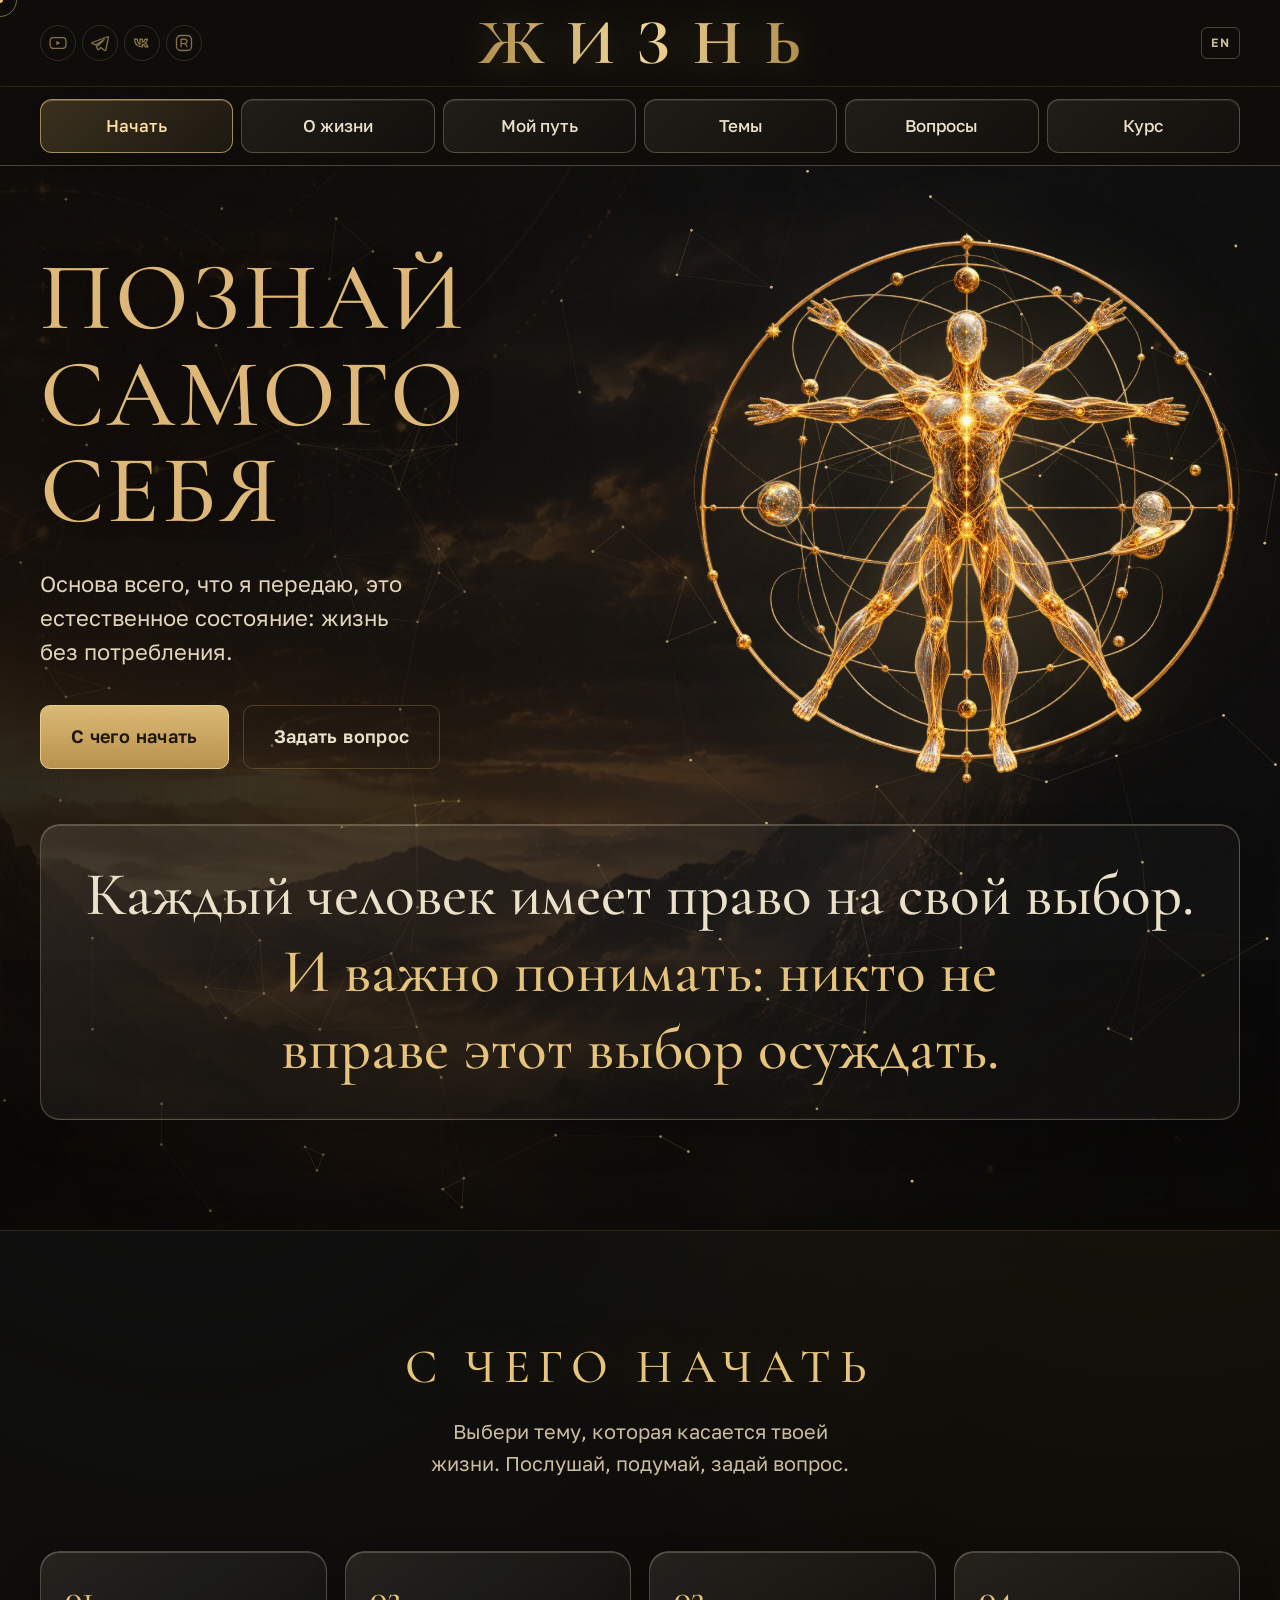
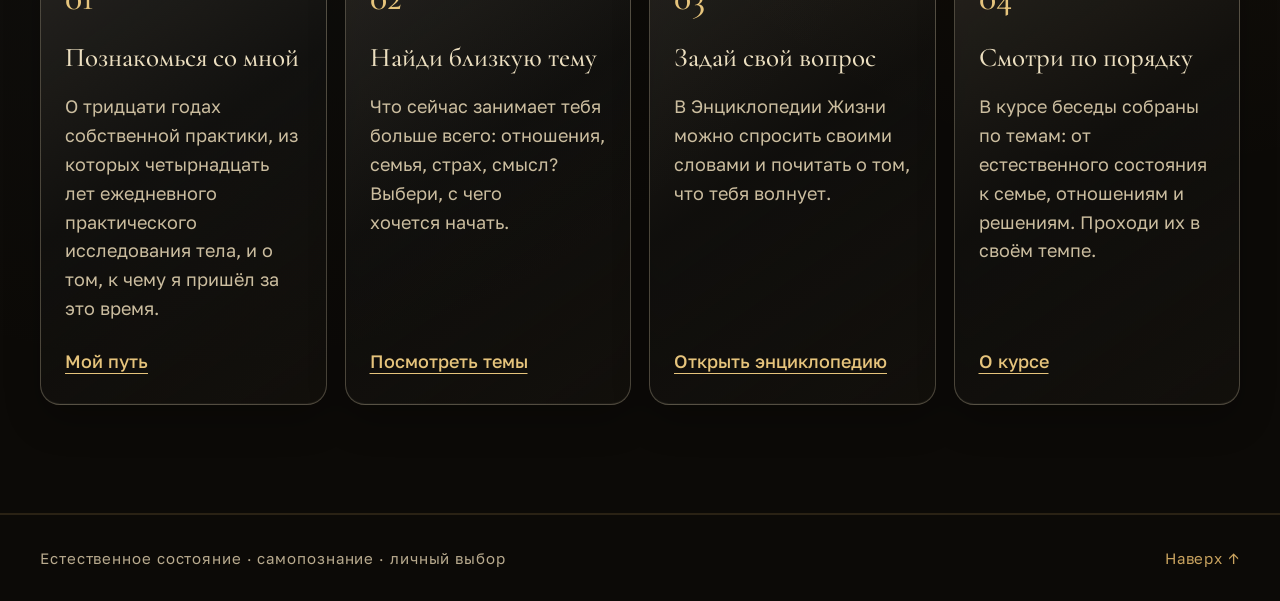
==== index.html @ 9a660488 "Design: smooth tab transitions, footer at the bottom, balanced line breaks, animated topics Co-Autho" ====
<!DOCTYPE html><html lang="ru"><head><meta charSet="utf-8"/><meta name="viewport" content="width=device-width, initial-scale=1"/><link rel="preload" as="image" imageSrcSet="/media/20260905/vitruvian-lite-420.webp 420w, /media/20260905/vitruvian-lite-960.webp 960w" imageSizes="(max-width: 780px) 80vw, 560px" fetchPriority="high"/><link rel="stylesheet" href="/_next/static/css/index.Cc6gaWjA.css" data-rsc-css-href="/_next/static/css/index.Cc6gaWjA.css" data-precedence="vite-rsc/importer-resources"/><link rel="modulepreload" fetchPriority="low" href="/_next/static/chunks/index-DpZvD2FS.js"/><script src="/_next/static/chunks/rolldown-runtime-C60lm6uB.js" type="module" async=""></script><script src="/_next/static/chunks/framework-D_rUT4EX.js" type="module" async=""></script><script src="/_next/static/chunks/app-elements-H_Dr48wG.js" type="module" async=""></script><script src="/_next/static/chunks/hash-Cp347hhd.js" type="module" async=""></script><script src="/_next/static/chunks/record-uXSNv6cl.js" type="module" async=""></script><script src="/_next/static/chunks/app-rsc-cache-busting-CJDRM4Ge.js" type="module" async=""></script><script src="/_next/static/chunks/app-rsc-render-mode-CvTCGruk.js" type="module" async=""></script><script src="/_next/static/chunks/headers-C_MtfdF4.js" type="module" async=""></script><script src="/_next/static/chunks/protocol-headers-B9-bVeat.js" type="module" async=""></script><script src="/_next/static/chunks/deployment-id-DFhHa9wO.js" type="module" async=""></script><script src="/_next/static/chunks/navigation-errors-D5LMQqDL.js" type="module" async=""></script><link rel="modulepreload" href="/_next/static/chunks/layout-segment-context-Bfoq4IP4.js" crossorigin=""/><link rel="modulepreload" href="/_next/static/chunks/site-l4Y0k7ZB.js" crossorigin=""/><title>Познай самого себя · Естественное состояние</title><meta name="description" content="Вячеслав Тимошенко: тридцать лет практики естественного состояния. Тело, привычки, семья и собственный выбор. Энциклопедия Жизни и курс."/><meta name="robots" content="index, follow"/><meta property="og:title" content="Познай самого себя · Естественное состояние"/><meta property="og:description" content="Вячеслав Тимошенко: тридцать лет практики естественного состояния. Тело, привычки, семья и собственный выбор. Энциклопедия Жизни и курс."/><meta property="og:url" content="https://vyhod-iz-matricy.pages.dev"/><meta property="og:site_name" content="Познай самого себя"/><meta property="og:type" content="website"/><meta property="og:locale" content="ru_RU"/><meta property="og:image" content="https://vyhod-iz-matricy.pages.dev/og-1200x630.jpg"/><meta property="og:image:width" content="1200"/><meta property="og:image:height" content="630"/><meta property="og:image:alt" content="Вячеслав Тимошенко"/><meta name="twitter:card" content="summary_large_image"/><meta name="twitter:title" content="Познай самого себя · Естественное состояние"/><meta name="twitter:description" content="Вячеслав Тимошенко: тридцать лет практики естественного состояния. Тело, привычки, семья и собственный выбор. Энциклопедия Жизни и курс."/><meta name="twitter:image" content="https://vyhod-iz-matricy.pages.dev/og-1200x630.jpg"/><link rel="icon" href="/favicon.svg" type="image/svg+xml"/><link rel="apple-touch-icon" href="/apple-touch-icon.png" type="image/png" sizes="180x180"/><link rel="canonical" href="https://vyhod-iz-matricy.pages.dev"/><link rel="alternate" hrefLang="ru" href="https://vyhod-iz-matricy.pages.dev"/><link rel="alternate" hrefLang="en" href="https://vyhod-iz-matricy.pages.dev/en/"/><meta name="theme-color" content="#0c0a07"/><script>Object.assign(((self[Symbol.for("vinext.navigationRuntime")]??={bootstrap:{routeManifest:null},functions:{}}).bootstrap.rsc??={rsc:[]}),{params:{},nav:{"pathname":"/","searchParams":[]}})</script><link rel="modulepreload" href="/_next/static/chunks/index-DpZvD2FS.js" />
</head><body><main lang="ru"><div class="progress" aria-hidden="true"></div><div class="spotlight" aria-hidden="true"></div><div class="cursor-dot" aria-hidden="true"></div><div class="cursor-ring" aria-hidden="true"></div><script type="application/ld+json">{"@context":"https://schema.org","@type":"WebSite","name":"Вячеслав Тимошенко","url":"https://vyhod-iz-matricy.pages.dev/","inLanguage":"ru","author":{"@type":"Person","name":"Вячеслав Тимошенко"},"description":"Вячеслав Тимошенко: тридцать лет практики естественного состояния. Тело, привычки, семья и собственный выбор."}</script><nav class="nav-glass" aria-label="Навигация"><div class="nav shell"><ul class="social" aria-label="Мы в соцсетях"><li><span class="social-soon" aria-label="YouTube, скоро" title="YouTube · скоро"><svg viewBox="0 0 24 24" width="20" height="20" fill="none" stroke="currentColor" stroke-width="1.6" stroke-linecap="round" stroke-linejoin="round" aria-hidden="true"><rect x="2.5" y="5.5" width="19" height="13" rx="4"></rect><path d="M10 9.2v5.6l4.8-2.8z" fill="currentColor" stroke="none"></path></svg></span></li><li><span class="social-soon" aria-label="Telegram, скоро" title="Telegram · скоро"><svg viewBox="0 0 24 24" width="20" height="20" fill="none" stroke="currentColor" stroke-width="1.6" stroke-linecap="round" stroke-linejoin="round" aria-hidden="true"><path d="M21 4.5 2.8 11.4c-.9.4-.9 1.1 0 1.4l4.5 1.4 1.7 5.3c.2.6.9.8 1.4.3l2.5-2.3 4.7 3.5c.6.4 1.2.2 1.4-.6L22 5.6c.2-1-.3-1.4-1-1.1zM7.6 14l9.6-6.1-7.6 7.3"></path></svg></span></li><li><span class="social-soon" aria-label="ВКонтакте, скоро" title="ВКонтакте · скоро"><svg viewBox="0 0 24 24" width="20" height="20" fill="none" stroke="currentColor" stroke-width="1.6" stroke-linecap="round" stroke-linejoin="round" aria-hidden="true"><path d="M3 7.5h3.2c.6 3.4 2 5.6 3.3 6V7.5h3v3.4c1.3-.1 2.6-1.6 3.1-3.4h3c-.4 2.2-2 3.9-3.1 4.6 1.1.5 2.9 1.9 3.6 4.4h-3.3c-.6-1.6-1.9-2.9-3.3-3v3h-.4C6.3 16.5 3.3 13.2 3 7.5z"></path></svg></span></li><li><span class="social-soon" aria-label="Rutube, скоро" title="Rutube · скоро"><svg viewBox="0 0 24 24" width="20" height="20" fill="none" stroke="currentColor" stroke-width="1.6" stroke-linecap="round" stroke-linejoin="round" aria-hidden="true"><rect x="3" y="3" width="18" height="18" rx="5"></rect><path d="M8.5 16.5v-9h4.3c1.8 0 2.8 1 2.8 2.6 0 1.4-.9 2.4-2.4 2.6l2.5 3.8M8.5 12.7h4"></path></svg></span></li></ul><a class="brand-word" href="#top">ЖИЗНЬ</a><a class="lang-switch" href="/en/" hrefLang="en" title="English version">EN</a></div></nav><nav class="section-tabs" aria-label="Разделы сайта"><div class="section-tabs-inner shell"><a href="#top" class="active" aria-current="page">Начать</a><a href="#vision" class="">О жизни</a><a href="#road" class="">Мой путь</a><a href="#program" class="">Темы</a><a href="#encyclopedia" class="">Вопросы</a><a href="#buy" class="">Курс</a></div></nav><header class="hero" id="top" data-tab="start"><div class="hero-art" data-para="0.14" aria-hidden="true"></div><div class="hero-veil" aria-hidden="true"></div><canvas class="threads" aria-hidden="true"></canvas><div class="shell hero-grid"><div class="hero-copy-side reveal"><h1><span class="line"><span>Познай</span></span><span class="line"><span>самого</span></span><span class="line"><span>себя</span></span></h1><p class="hero-lead">Основа всего, что я передаю, это естественное состояние: жизнь без потребления.</p><div class="hero-actions"><a class="button button-gold" href="#start">С чего начать</a><a class="button button-line" href="https://t.me/nutrition_encyclopedia_bot" target="_blank" rel="noopener">Задать вопрос</a></div></div><figure class="emblem reveal" aria-hidden="true"><img src="/media/20260905/vitruvian-lite-960.webp" srcSet="/media/20260905/vitruvian-lite-420.webp 420w, /media/20260905/vitruvian-lite-960.webp 960w" sizes="(max-width: 780px) 80vw, 560px" alt="" width="960" height="978" fetchPriority="high" decoding="async"/></figure><aside class="hero-quote glass reveal"><p>Каждый человек имеет право на свой выбор.<!-- --> <span class="quote-emphasis">И важно понимать: никто не вправе этот выбор осуждать.</span></p></aside></div></header><section class="section" id="vision" aria-label="О человеке и жизни" data-tab="life" hidden=""><div class="shell"><header class="section-head center reveal"><h2>Человек. Опыт. Жизнь.</h2><p>Кто мы? Что значит жить в этом теле? Эти вопросы много лет занимают меня. Здесь я делюсь своим пониманием.</p></header><aside class="pillar glass reveal reader-note" aria-label="Если ты читаешь эти строки"><h3>Если ты читаешь эти строки</h3><p>Раз ты здесь, значит, что-то в привычной жизни уже кажется тебе не тем. После плотной еды тяжело, сил не хватает, без кофе день не начинается. Это первые сигналы. Я никого не уговариваю и не тороплю. Здесь собрано то, к чему я пришёл сам, а как жить, решаешь ты.</p></aside><div class="pillar-grid"><article class="pillar glass reveal"><h3>Естественное состояние</h3><p>Основа всего, о чём я говорю. Так я называю жизнь без еды и воды. Из неё вырастает моё понимание тела, человека и духовного развития.</p></article><article class="pillar glass reveal"><h3>Человек и тело</h3><p>Я понимаю человека как душу, как жизнь. Тело для меня является формой, в которой мы здесь живём. Мне важно узнавать его возможности и бережно относиться к нему.</p></article><article class="pillar glass reveal"><h3>Тридцать лет поиска</h3><p>Я посвятил этому около тридцати лет. Четырнадцать из них ежедневно исследовал собственное тело. Здесь рассказываю о том, через что прошёл сам.</p></article><article class="pillar glass reveal"><h3>Шаг за шагом</h3><p>Хочу передать свой опыт последовательно. Чтобы отдельные беседы складывались в понимание, а у тебя было время обдумать услышанное и задать вопросы.</p></article></div><p class="section-caption reveal"><a href="#author-position">Как я понимаю жизнь</a> · <a href="#road">Мой путь</a></p></div></section><section class="section" id="start" aria-label="С чего начать" data-tab="start"><div class="shell"><header class="section-head center reveal"><h2>С чего начать</h2><p>Выбери тему, которая касается твоей жизни. Послушай, подумай, задай вопрос.</p></header><ol class="start-grid"><li class="start-card glass reveal"><span class="step-number" aria-hidden="true">0<!-- -->1</span><h3>Познакомься со мной</h3><p>О тридцати годах собственной практики, из которых четырнадцать лет ежедневного практического исследования тела, и о том, к чему я пришёл за это время.</p><a href="#road">Мой путь</a></li><li class="start-card glass reveal"><span class="step-number" aria-hidden="true">0<!-- -->2</span><h3>Найди близкую тему</h3><p>Что сейчас занимает тебя больше всего: отношения, семья, страх, смысл? Выбери, с чего хочется начать.</p><a href="#program">Посмотреть темы</a></li><li class="start-card glass reveal"><span class="step-number" aria-hidden="true">0<!-- -->3</span><h3>Задай свой вопрос</h3><p>В Энциклопедии Жизни можно спросить своими словами и почитать о том, что тебя волнует.</p><a href="https://t.me/nutrition_encyclopedia_bot" target="_blank" rel="noopener">Открыть энциклопедию</a></li><li class="start-card glass reveal"><span class="step-number" aria-hidden="true">0<!-- -->4</span><h3>Смотри по порядку</h3><p>В курсе беседы собраны по темам: от естественного состояния к семье, отношениям и решениям. Проходи их в своём темпе.</p><a href="#buy">О курсе</a></li></ol></div></section><section class="section" id="encyclopedia" aria-label="Энциклопедия Жизни" data-tab="questions" hidden=""><div class="shell"><div class="encyclopedia-card glass reveal"><div><p class="hero-kicker">Вопросы в Telegram</p><h2>Энциклопедия Жизни</h2><p>О человеке, теле, привычках и выборе. Читай по темам или напиши, что тебя волнует. Бот поможет найти ответ в беседах и текстах.</p><p class="encyclopedia-facts">Читать темы можно без ограничений. Первые 10 вопросов своими словами бесплатны.</p></div><a class="button button-gold" href="https://t.me/nutrition_encyclopedia_bot" target="_blank" rel="noopener">Задать вопрос в Telegram</a></div></div></section><section class="section" id="author-position" aria-label="Как я понимаю жизнь" data-tab="life" hidden=""><div class="shell"><header class="section-head center reveal"><h2>Как я понимаю жизнь</h2><p>Я рассказываю о том, к чему пришёл за годы собственного поиска. Твой выбор остаётся за тобой.</p></header><div class="position-list reveal"><details class="position-item glass"><summary>Человек и тело</summary><p>Для меня человек является душой, жизнью. Тело является формой, через которую мы проживаем свой опыт. Поэтому самопознание для меня связано и с внутренней жизнью, и с отношением к своему телу.</p></details><details class="position-item glass"><summary>Естественное состояние</summary><p>Я знаю и утверждаю: человеку не нужна еда. Жить на еде можно, но за это приходится платить. Естественное состояние: это жизнь без еды и без воды. Его я связываю с духовным развитием.</p></details><details class="position-item glass"><summary>Длительность жизни</summary><p>Я знаю, что возможности человека гораздо шире привычных представлений. В потреблении человек может прожить до ста пятидесяти, двухсот лет. Без потребления можно жить триста, пятьсот, тысячу лет и уйти самому, когда сам решишь.</p></details><details class="position-item glass"><summary>Возможности мозга</summary><p>Говоря о возможностях человека, я сравнивал 1–2% с 5–7% и говорил о полном раскрытии мозга. Так я показываю, сколько в нас ещё не раскрыто.</p></details><details class="position-item glass"><summary>Духовное развитие</summary><p>Я связываю развитие человека с душой и Творцом. Для меня это касается всей жизни: мыслей, поступков, привычек и отношения к людям.</p></details><details class="position-item glass"><summary>Тело как проводник света</summary><p>Когда человек живёт в естественном состоянии, его тело становится проводником света и энергии. Через него проходит свет Творца. Такое тело легко притягивает энергию, а вместе с ней и всё нужное в материальной жизни.</p></details></div></div></section><section class="section road-section" id="road" data-spotlight="1" aria-label="Мой путь" data-tab="path" hidden=""><div class="shell"><header class="section-head reveal"><h2>Мой путь</h2><p>Тридцать лет собственной практики, из которых четырнадцать лет ежедневного практического исследования тела. Здесь я рассказываю, к чему пришёл и что хочу передать.</p></header><figure class="portrait reveal"><img class="reveal-img" src="/media/20261009/portrait-810.webp" srcSet="/media/20261009/portrait-480.webp 480w, /media/20261009/portrait-810.webp 810w" sizes="(max-width: 780px) min(70vw, 340px), 360px" alt="Вячеслав Тимошенко" width="810" height="1080" loading="lazy" decoding="async"/><figcaption><span>Вячеслав Тимошенко</span>автор проекта</figcaption></figure><dl class="path-facts glass reveal"><div><dt>30 лет</dt><dd>собственной практики</dd></div><div><dt>14 лет</dt><dd>ежедневного исследования тела</dd></div></dl><div class="path-chapters"><article class="path-chapter glass reveal"><h3>Проверять на себе</h3><p>Я посвятил собственной практике тридцать лет. Четырнадцать из них ежедневно исследовал своё тело. Сначала это было моё личное развитие, а потом всё это перешло в личное исследование для человечества. Меня это так заинтересовало, что я стал сам изучать себя, чтобы потом передать это людям.</p></article><article class="path-chapter glass reveal"><h3>Человек и тело</h3><p>Для меня человек не сводится к телу. Я понимаю человека как душу, как жизнь, а тело как форму, в которой мы здесь находимся. Из этого понимания вырос мой интерес к самопознанию и возможностям тела.</p></article><article class="path-chapter glass reveal"><h3>Естественное состояние</h3><p>Так я называю жизнь без потребления пищи и воды. Я знаю и утверждаю: человеку не нужна еда. Жить на еде можно, но за это приходится платить. Для меня этот вопрос связан с телом, привычками и духовным развитием.</p></article><article class="path-chapter glass reveal"><h3>Передать то, что прожил</h3><p>За эти годы осталось много записей: беседы, голосовые сообщения, тексты и видео. Сейчас я собираю свой опыт по темам и по порядку. Чтобы ты мог начать с понятного вопроса, послушать, обдумать и постепенно разобраться глубже.</p></article></div><aside class="path-choice glass reveal" id="stop" aria-label="Право на свой выбор"><h3>Твой выбор остаётся за тобой</h3><p>Я не ставлю себя выше другого человека. Нет ни одного человека, который был бы выше или ниже другого. У всех нас одинаковые возможности и ресурсы, заложенные ещё до нашего рождения. У каждого свой путь и право выбирать, как жить. Я делюсь тем, что прошёл сам.</p><div class="path-links"><a href="https://t.me/nutrition_encyclopedia_bot" target="_blank" rel="noopener">Задать вопрос</a></div></aside></div></section><section class="section" id="pillars" aria-label="Четыре опоры" data-tab="life" hidden=""><div class="shell"><header class="section-head center reveal"><h2>Четыре опоры</h2><p>То, к чему я возвращаюсь в своих решениях и поступках.</p></header><div class="pillar-grid"><article class="pillar glass reveal"><h3>Замечать себя</h3><p>Что ты выбираешь сам, а что делаешь по привычке? Начни с простых наблюдений за своим днём.</p></article><article class="pillar glass reveal"><h3>Отвечать за свой выбор</h3><p>У каждого решения есть продолжение. Мне важно понимать, к чему ведут мои поступки.</p></article><article class="pillar glass reveal"><h3>Понимать через опыт</h3><p>Я наблюдал, пробовал, ошибался и снова искал. Так постепенно складывалось моё понимание жизни.</p></article><article class="pillar glass reveal"><h3>Уважать другого</h3><p>Нельзя ставить себя выше другого человека. У каждого свой путь и право выбирать.</p></article></div></div></section><section class="section" id="program" aria-label="Программа" data-tab="topics" hidden=""><div class="shell"><header class="section-head center reveal"><h2>О чём говорим</h2><p>О том, что касается тебя каждый день. Выбирай, что сейчас ближе: смотреть, слушать или читать.</p></header><div class="program-grid"><article class="program-card glass reveal" data-tilt="1"><img class="reveal-img" src="/media/20260915/prog-video-640.webp" alt="Беседы" width="640" height="640" loading="lazy" decoding="async"/><div class="program-body"><h3>Беседы</h3><p>О том, что волнует в обычной жизни: семья, отношения, страх, деньги и смысл. Можно смотреть или слушать.</p></div></article><article class="program-card glass reveal" data-tilt="1"><img class="reveal-img" src="/media/20260915/prog-practice-640.webp" alt="Самонаблюдение" width="640" height="640" loading="lazy" decoding="async"/><div class="program-body"><h3>Самонаблюдение</h3><p>Как ты принимаешь решения? Что повторяется изо дня в день? Замечай это и возвращайся к своим вопросам.</p></div></article><article class="program-card glass reveal" data-tilt="1"><img class="reveal-img" src="/media/20260915/prog-live-640.webp" alt="Вопросы" width="640" height="640" loading="lazy" decoding="async"/><div class="program-body"><h3>Вопросы</h3><p>Что-то осталось непонятным? Напиши об этом в Энциклопедию Жизни. Начать можно с одного вопроса.</p></div></article><article class="program-card glass reveal" data-tilt="1"><img class="reveal-img" src="/media/20260915/prog-community-640.webp" alt="Свой темп" width="640" height="640" loading="lazy" decoding="async"/><div class="program-body"><h3>Свой темп</h3><p>Читай и слушай без спешки. К важной для тебя беседе можно вернуться позже.</p></div></article></div></div></section><section class="section" id="thoughts" aria-label="О пути и теле" data-tab="topics" hidden=""><div class="shell"><header class="section-head center reveal"><h2>О пути и теле</h2><p>Коротко о том, что я понял на себе. Открывай то, что откликается.</p></header><div class="position-list reveal"><details class="position-item glass"><summary>Еда как зависимость</summary><p>Я не делю еду на правильную и неправильную. Для меня любая еда держит человека в зависимости, только разной силы. Сильнее всего держит тяжёлая пища, особенно убиенные животные. Она сразу прибивает человека к земле. Сюда входит всё, что люди называют продуктами животного происхождения: даже формулу для этого придумали и повесили клише. На самом деле это мёртвая плоть. Мы становимся тем, что едим. Если мы едим мёртвое, то и сами становимся мёртвыми. Молоко животное даёт только своему ребёнку, так же как мать даёт молоко своему. Дальше держит убитое, сваренное, жареное, печёное: крупы, каши, приготовленные овощи. Это тоже мёртвая пища. Слабее держат фрукты, ещё слабее соки. Дальше выход в естественное состояние. Человек может есть, получать удовольствие и снимать этим стресс. Это его право, и за это его нельзя осуждать. Но за это он платит.</p></details><details class="position-item glass"><summary>Почему говорят: мне не подходит</summary><p>Когда человеку что-либо не нравится, мозг легко находит аргументы для возражений. Так мозг защищает себя. Чаще за этими словами стоит нежелание проходить трансформацию: перемены, связанные с перестройкой тела, работу над собой в физическом и психологическом плане, перемены во внешности. Холод, слабость, ломка привычек. Это трудно, я знаю по себе.</p></details><details class="position-item glass"><summary>Каждый на своём уровне</summary><p>Кто-то делает короткие перерывы в еде, кто-то стал вегетарианцем, кто-то сыроедом, кто-то фруктоедом. Я сам когда-то шёл через все эти пути: вегетарианство, веганство, сыроедение, фруктоедение, сокопитие. По всем этим пищевым цепочкам я проходил туда и обратно много раз. Я никого не осуждаю. Каждый стоит на своей ступени и пойдёт дальше в своё время, когда будет готов.</p></details><details class="position-item glass"><summary>Практика важнее теории</summary><p>Мир меняют практики. Те, кто прошёл всё на себе, а не изучал со стороны. На это я потратил тридцать лет жизни, из которых четырнадцать каждый день исследовал своё тело. Подходил к самой границе жизни и смерти. Поэтому говорю только о том, что проверил сам.</p></details><details class="position-item glass"><summary>Почему в начале трудно</summary><p>Когда ты становишься на путь познания самого себя и входишь в естественное состояние, люди вокруг привыкли видеть тебя другим. А перемены начинают происходить и в лице, и в теле, и во всём, и тебя самого это пугает. Особенно если ты спортсмен: в начале естественного состояния ты проиграешь любому спортсмену. Физические показатели падают, потому что тело перестраивается. Бывает слабость, вялость, голова тяжёлая. Многие говорят себе: лучше поем, посплю, и всё будет нормально. Это тоже выбор. Тот, у кого есть знания или поддержка, идёт дальше. Сегодня проходит три километра, завтра четыре, потом пять. Медленно, но с каждым днём лучше.</p></details><details class="position-item glass"><summary>Почему не бывает быстро</summary><p>Тело человека является частью природы, а природа живая, и в ней ничего не происходит быстро. Саженец не становится большим деревом за ночь. Волосы и ногти тоже не отрастают быстро: на всё нужно время. Так же и в теле, в естественном состоянии. Первый, второй, третий год идут перемены. Многие сходят с пути именно здесь: не хватает терпения переждать.</p></details><details class="position-item glass"><summary>Как обновляется тело</summary><p>Когда человек перестаёт потреблять, тело больше не тратит силы на то, чтобы принять еду и вывести её. Все системы обновляются, клетки постепенно заменяются, и в том же теле выстраивается новая форма жизни. Внутренние органы включаются полностью. Человек молодеет. Мои сверстники стареют, а я с годами всё моложе.</p></details><details class="position-item glass"><summary>Возможности без предела</summary><p>Всё вокруг устроено как фрактал. Если сможешь пройти километр, сможешь пройти и десять. Сможешь десять, сможешь и сто. Сможешь сто, сможешь и тысячу. То же самое с бегом: если можешь пробежать десять километров, сможешь и двадцать, пятьдесят, сто, тысячу. Многое зависит от подготовки, но не меньше от того, в каком состоянии ты это делаешь, в потреблении или без него.</p></details><details class="position-item glass"><summary>Что тело делает ночью</summary><p>К вечеру тело, загруженное едой за день, отключается. Ему нужен сон, потому что ночью оно разбирает всё, что человек в себя накидал. Поэтому поздним вечером на улице почти никого нет. Я в это время спокойно бегаю.</p></details><details class="position-item glass"><summary>Как еда выходит из тела</summary><p>Фрукты проходят легко. Мясо, жареная картошка, вермишель, шоколад и весь этот мусор выходят месяцами. Поэтому тем, кто пока остаётся в потреблении и не идёт дальше из-за страха или по своему выбору, я рекомендую питаться только фруктами, больше двигаться и есть не больше одного-двух раз в день.</p></details><details class="position-item glass"><summary>Почему портятся зубы</summary><p>Я проверял на себе, от чего портятся зубы. Больше всего зубы портятся от любой пищи, приготовленной на огне. Сюда же относятся молочное, сыр, яйца, рыба и мясо.</p></details><details class="position-item glass"><summary>Помидоры</summary><p>Если ты пока ешь фрукты и овощи, присмотрись к помидорам. В них меньше сахара, чем во фруктах, и есть красный цвет, который важен для тела. Ешь их сами по себе, без соли и перца.</p></details></div><p class="section-caption reveal">Хочешь спросить своими словами?<!-- --> <a href="https://t.me/nutrition_encyclopedia_bot" target="_blank" rel="noopener">Энциклопедия Жизни</a></p></div></section><section class="section" id="directions" aria-label="Направления" data-tab="topics" hidden=""><div class="shell"><header class="section-head center reveal"><h2>Направления</h2><p>Начать можно с бесед о повседневной жизни. К более глубоким вопросам возвращайся, когда почувствуешь интерес.</p></header><div class="direction-grid"><article class="direction glass reveal direction-current"><p class="direction-status">Первое направление · для тех, кто начинает</p><h3>Естественное состояние</h3><p>Естественное состояние и всё, что из него вырастает: тело, путь жизни, семья, отношения и решения. С этого можно начать знакомство.</p><a class="direction-link" href="#buy">О курсе<!-- --> <span aria-hidden="true">→</span></a></article><article class="direction glass reveal"><p class="direction-status">Второе направление · работа вглубь</p><h3>Осознанное преображение</h3><p>О привычках, дисциплине и ответственности за собственные решения. О том, как замечать себя и менять то, с чем больше не хочешь жить.</p></article><article class="direction glass reveal"><p class="direction-status">В подготовке</p><h3>Полное раскрытие</h3><p>Мои знания о возможностях человека, теле и духовном развитии. Предела человеческих возможностей не существует: ни в физическом, ни в психологическом плане, ни в творчестве. Всё зависит от твоего намерения, готовности работать над собой и от того, куда ты направляешь внимание.</p></article></div></div></section><section class="section" id="buy" aria-label="Курс" data-tab="course" hidden=""><div class="shell"><header class="section-head center reveal"><h2>Курс</h2></header><div class="buy-card glass reveal"><p class="buy-lead">Начинается с естественного состояния тела, дальше смысл, семья, отношения, страх и деньги. Короткие уроки можно смотреть с телефона или компьютера, без спешки.</p><ol class="buy-modules"><li>Естественное состояние<small>жизнь без потребления, тело, очищение, холод</small></li><li>Тело и движение<small>бег босиком, холод, испытания</small></li><li>Встреча с собой<small>моя история и первые вопросы о себе</small></li><li>Смысл и благодарность<small>сила сердца, доброта, что значит быть счастливым</small></li><li>Семья и наследие<small>дети и внуки, папина школа, что мы оставляем после себя</small></li><li>Отношения<small>мужчина и женщина, любовь и ожидания, предательство</small></li><li>Страх и решения<small>как отпустить страх и решиться</small></li><li>Деньги и достаток<small>как относиться к деньгам и богатству</small></li></ol><p class="buy-facts">78 уроков: 74 видео и 4 текста · около 6 часов</p><a class="button button-gold button-buy" href="https://t.me/The_Path_of_the_Heart_bot" target="_blank" rel="noopener">Купить курс</a><p class="buy-hint">Откроется Telegram-бот курса.</p><p class="buy-note">Можно остановиться на важной для себя мысли, вернуться к уроку и посмотреть его ещё раз.</p></div></div></section><section class="section" id="system" aria-label="Как устроена система" data-tab="course" hidden=""><div class="shell"><header class="section-head center reveal"><h2>Как устроена система</h2><p>Я практик, но одной практики мало. Нужна система, где всё изложено по порядку: с чего начать, что делать дальше, что будет происходить. Мы собираем её из моих бесед, записей и опыта, шаг за шагом.</p></header><ol class="start-grid"><li class="start-card glass reveal"><span class="step-number" aria-hidden="true">0<!-- -->1</span><h3>Знакомство</h3><p>Читаешь, смотришь, задаёшь вопросы в Энциклопедии Жизни. Проверяешь себя без спешки.</p></li><li class="start-card glass reveal"><span class="step-number" aria-hidden="true">0<!-- -->2</span><h3>Курс</h3><p>Беседы по порядку, по темам. Можно возвращаться к тому, что задело.</p></li><li class="start-card glass reveal"><span class="step-number" aria-hidden="true">0<!-- -->3</span><h3>Пространство</h3><p>Место, куда можно приехать на практику и самому прикоснуться к естественному состоянию. Время, место и условия будут объявлены отдельно.</p></li></ol></div></section><section class="section final" id="project" data-spotlight="1" aria-label="Финал" data-tab="course" hidden=""><img class="final-art" data-para="0.12" data-para-self="1" src="/media/20260915/final-trail-1536.webp" alt="" aria-hidden="true" width="1536" height="1024" loading="lazy" decoding="async"/><div class="final-veil" aria-hidden="true"></div><canvas class="threads" aria-hidden="true"></canvas><div class="shell"><h2 class="reveal"><span class="line"><span>Твой главный путь</span></span><span class="line"><span>начинается внутри.</span></span></h2><a class="button button-line reveal" href="https://t.me/nutrition_encyclopedia_bot" target="_blank" rel="noopener">Задать вопрос</a></div></section><footer class="footer"><div class="shell footer-row"><span>Естественное состояние · самопознание · личный выбор</span><a href="#top">Наверх ↑</a></div></footer></main><script type="module" src="/_next/static/chunks/index-DpZvD2FS.js" id="_R_" async=""></script><script>((self[Symbol.for("vinext.navigationRuntime")]??={bootstrap:{routeManifest:null},functions:{}}).bootstrap.rsc??={rsc:[]}).rsc.push("0:{\"page:/\":\"$L1\",\"layout:/\":\"$L2\",\"route:/\":\"$L3\",\"__route\":\"route:/\",\"__interceptionContext\":null,\"__layoutIds\":[\"layout:/\"],\"__rootLayout\":\"/\",\"__bfcacheSegmentIdentities\":{\"layout:/\":\"[\\\"layout\\\",\\\"layout:/\\\",\\\"root-boundary:/\\\",\\\"\\\"]\",\"page:/\":\"[\\\"page\\\",\\\"page:/\\\",\\\"root-boundary:/\\\",\\\"\\\"]\"},\"__srcPage\":[\"page\"],\"__layoutFlags\":{\"layout:/\":\"s\"},\"__artifactCompatibility\":{\"schemaVersion\":1,\"graphVersion\":\"app-route-graph:1177fd80f83fa7b0\",\"deploymentVersion\":\"bf7c886b-b781-48e1-86a2-58f338c1df22\",\"appElementsSchemaVersion\":1,\"rscPayloadSchemaVersion\":1,\"rootBoundaryId\":\"/\",\"renderEpoch\":null},\"__dynamicStaleTime\":0}\n")</script><script>((self[Symbol.for("vinext.navigationRuntime")]??={bootstrap:{routeManifest:null},functions:{}}).bootstrap.rsc??={rsc:[]}).rsc.push("4:I[\"88664c582e82\",[],\"Children\",1]\n")</script><script>((self[Symbol.for("vinext.navigationRuntime")]??={bootstrap:{routeManifest:null},functions:{}}).bootstrap.rsc??={rsc:[]}).rsc.push("5:I[\"89e04654e283\",[],\"GlobalErrorBoundary\",1]\n")</script><script>((self[Symbol.for("vinext.navigationRuntime")]??={bootstrap:{routeManifest:null},functions:{}}).bootstrap.rsc??={rsc:[]}).rsc.push("6:I[\"516dba86d6f6\",[],\"default\",1]\n")</script><script>((self[Symbol.for("vinext.navigationRuntime")]??={bootstrap:{routeManifest:null},functions:{}}).bootstrap.rsc??={rsc:[]}).rsc.push("7:I[\"89e04654e283\",[],\"ErrorBoundary\",1]\n")</script><script>((self[Symbol.for("vinext.navigationRuntime")]??={bootstrap:{routeManifest:null},functions:{}}).bootstrap.rsc??={rsc:[]}).rsc.push("8:I[\"4c81dbf4bedb\",[],\"LayoutSegmentProvider\",1]\n")</script><script>((self[Symbol.for("vinext.navigationRuntime")]??={bootstrap:{routeManifest:null},functions:{}}).bootstrap.rsc??={rsc:[]}).rsc.push("9:I[\"88664c582e82\",[],\"Slot\",1]\n")</script><script>((self[Symbol.for("vinext.navigationRuntime")]??={bootstrap:{routeManifest:null},functions:{}}).bootstrap.rsc??={rsc:[]}).rsc.push("a:I[\"89e04654e283\",[],\"NotFoundBoundary\",1]\n")</script><script>((self[Symbol.for("vinext.navigationRuntime")]??={bootstrap:{routeManifest:null},functions:{}}).bootstrap.rsc??={rsc:[]}).rsc.push("b:I[\"c2747888630f\",[],\"default\",1]\n")</script><script>((self[Symbol.for("vinext.navigationRuntime")]??={bootstrap:{routeManifest:null},functions:{}}).bootstrap.rsc??={rsc:[]}).rsc.push(":HL[\"/_next/static/css/index.Cc6gaWjA.css\",\"style\"     ]\n")</script><script>((self[Symbol.for("vinext.navigationRuntime")]??={bootstrap:{routeManifest:null},functions:{}}).bootstrap.rsc??={rsc:[]}).rsc.push("2:[[[\"$\",\"link\",\"css:/_next/static/css/index.Cc6gaWjA.css\",{\"rel\":\"stylesheet\",\"precedence\":\"vite-rsc/importer-resources\",\"href\":\"/_next/static/css/index.Cc6gaWjA.css\",\"data-rsc-css-href\":\"/_next/static/css/index.Cc6gaWjA.css\"}],\"$undefined\"],[\"$\",\"html\",null,{\"lang\":\"ru\",\"children\":[\"$\",\"body\",null,{\"children\":[\"$\",\"$L4\",null,{}]}]}]]\n")</script><script>((self[Symbol.for("vinext.navigationRuntime")]??={bootstrap:{routeManifest:null},functions:{}}).bootstrap.rsc??={rsc:[]}).rsc.push("3:[[[\"$\",\"meta\",null,{\"charSet\":\"utf-8\"}],[[\"$\",\"title\",\"0\",{\"children\":\"Познай самого себя · Естественное состояние\"}],[\"$\",\"meta\",\"1\",{\"name\":\"description\",\"content\":\"Вячеслав Тимошенко: тридцать лет практики естественного состояния. Тело, привычки, семья и собственный выбор. Энциклопедия Жизни и курс.\"}],[\"$\",\"meta\",\"2\",{\"name\":\"robots\",\"content\":\"index, follow\"}],[\"$\",\"meta\",\"3\",{\"property\":\"og:title\",\"content\":\"Познай самого себя · Естественное состояние\"}],[\"$\",\"meta\",\"4\",{\"property\":\"og:description\",\"content\":\"Вячеслав Тимошенко: тридцать лет практики естественного состояния. Тело, привычки, семья и собственный выбор. Энциклопедия Жизни и курс.\"}],[\"$\",\"meta\",\"5\",{\"property\":\"og:url\",\"content\":\"https://vyhod-iz-matricy.pages.dev\"}],[\"$\",\"meta\",\"6\",{\"property\":\"og:site_name\",\"content\":\"Познай самого себя\"}],[\"$\",\"meta\",\"7\",{\"property\":\"og:type\",\"content\":\"website\"}],[\"$\",\"meta\",\"8\",{\"property\":\"og:locale\",\"content\":\"ru_RU\"}],[\"$\",\"meta\",\"9\",{\"property\":\"og:image\",\"content\":\"https://vyhod-iz-matricy.pages.dev/og-1200x630.jpg\"}],[\"$\",\"meta\",\"10\",{\"property\":\"og:image:width\",\"content\":\"1200\"}],[\"$\",\"meta\",\"11\",{\"property\":\"og:image:height\",\"content\":\"630\"}],[\"$\",\"meta\",\"12\",{\"property\":\"og:image:alt\",\"content\":\"Вячеслав Тимошенко\"}],[\"$\",\"meta\",\"13\",{\"name\":\"twitter:card\",\"content\":\"summary_large_image\"}],[\"$\",\"meta\",\"14\",{\"name\":\"twitter:title\",\"content\":\"Познай самого себя · Естественное состояние\"}],[\"$\",\"meta\",\"15\",{\"name\":\"twitter:description\",\"content\":\"Вячеслав Тимошенко: тридцать лет практики естественного состояния. Тело, привычки, семья и собственный выбор. Энциклопедия Жизни и курс.\"}],[\"$\",\"meta\",\"16\",{\"name\":\"twitter:image\",\"content\":\"https://vyhod-iz-matricy.pages.dev/og-1200x630.jpg\"}],[\"$\",\"link\",\"17\",{\"data-vinext-streamed-icon\":\"$undefined\",\"rel\":\"icon\",\"href\":\"/favicon.svg\",\"type\":\"image/svg+xml\",\"sizes\":\"$undefined\",\"color\":\"$undefined\",\"media\":\"$undefined\",\"fetchPriority\":\"$undefined\"}],[\"$\",\"link\",\"18\",{\"data-vinext-streamed-icon\":\"$undefined\",\"rel\":\"apple-touch-icon\",\"href\":\"/apple-touch-icon.png\",\"type\":\"image/png\",\"sizes\":\"180x180\",\"color\":\"$undefined\",\"media\":\"$undefined\",\"fetchPriority\":\"$undefined\"}],[\"$\",\"link\",\"19\",{\"rel\":\"canonical\",\"href\":\"https://vyhod-iz-matricy.pages.dev\"}],[\"$\",\"link\",\"20\",{\"rel\":\"alternate\",\"hrefLang\":\"ru\",\"href\":\"https://vyhod-iz-matricy.pages.dev\"}],[\"$\",\"link\",\"21\",{\"rel\":\"alternate\",\"hrefLang\":\"en\",\"href\":\"https://vyhod-iz-matricy.pages.dev/en/\"}]],[[\"$\",\"meta\",\"0\",{\"name\":\"viewport\",\"content\":\"width=device-width, initial-scale=1\"}],[\"$\",\"meta\",\"1\",{\"name\":\"theme-color\",\"content\":\"#0c0a07\"}]]],[\"$\",\"$L5\",null,{\"fallback\":\"$6\",\"children\":[\"$\",\"$L7\",null,{\"fallback\":\"$6\",\"children\":[\"$\",\"$L8\",null,{\"providerId\":\"layout:/\",\"segmentMap\":{\"children\":[]},\"children\":[\"$\",\"$L9\",null,{\"id\":\"layout:/\",\"parallelSlots\":\"$undefined\",\"children\":[\"$\",\"$La\",null,{\"resetKey\":\"\",\"fallback\":[\"$\",\"main\",null,{\"style\":{\"minHeight\":\"100svh\",\"display\":\"grid\",\"placeItems\":\"center\",\"background\":\"#f4efe4\",\"color\":\"#211c14\",\"textAlign\":\"center\",\"padding\":\"24px\"},\"children\":[\"$\",\"div\",null,{\"children\":[[\"$\",\"p\",null,{\"style\":{\"color\":\"#a8482a\",\"fontSize\":\"10px\",\"fontWeight\":600,\"letterSpacing\":\".16em\",\"textTransform\":\"uppercase\",\"margin\":0},\"children\":\"Страница не найдена\"}],[\"$\",\"h1\",null,{\"style\":{\"fontFamily\":\"Prata, Georgia, 'Times New Roman', serif\",\"fontWeight\":400,\"fontSize\":\"clamp(40px, 8vw, 84px)\",\"letterSpacing\":\"-.02em\",\"margin\":\"22px 0 0\",\"lineHeight\":1.05},\"children\":\"Здесь дороги нет.\"}],[\"$\",\"p\",null,{\"style\":{\"color\":\"#5f5847\",\"margin\":\"26px auto 0\",\"maxWidth\":\"380px\",\"lineHeight\":1.6},\"children\":\"Такой страницы на сайте нет. Вернитесь на дорогу и продолжите оттуда.\"}],[\"$\",\"$Lb\",null,{\"href\":\"/\",\"style\":{\"display\":\"inline-flex\",\"alignItems\":\"center\",\"gap\":\"20px\",\"marginTop\":\"34px\",\"padding\":\"15px 20px\",\"background\":\"#211c14\",\"color\":\"#f4efe4\",\"fontSize\":\"10px\",\"fontWeight\":600,\"letterSpacing\":\".14em\",\"textTransform\":\"uppercase\",\"textDecoration\":\"none\"},\"children\":[\"На дорогу \",[\"$\",\"i\",null,{\"style\":{\"fontSize\":\"16px\",\"fontStyle\":\"normal\"},\"children\":\"←\"}]]}]]}]}],\"children\":[\"$\",\"$La\",null,{\"resetKey\":\"\",\"fallback\":[\"$\",\"main\",null,{\"style\":{\"minHeight\":\"100svh\",\"display\":\"grid\",\"placeItems\":\"center\",\"background\":\"#f4efe4\",\"color\":\"#211c14\",\"textAlign\":\"center\",\"padding\":\"24px\"},\"children\":[\"$\",\"div\",null,{\"children\":[[\"$\",\"p\",null,{\"style\":{\"color\":\"#a8482a\",\"fontSize\":\"10px\",\"fontWeight\":600,\"letterSpacing\":\".16em\",\"textTransform\":\"uppercase\",\"margin\":0},\"children\":\"Страница не найдена\"}],[\"$\",\"h1\",null,{\"style\":{\"fontFamily\":\"Prata, Georgia, 'Times New Roman', serif\",\"fontWeight\":400,\"fontSize\":\"clamp(40px, 8vw, 84px)\",\"letterSpacing\":\"-.02em\",\"margin\":\"22px 0 0\",\"lineHeight\":1.05},\"children\":\"Здесь дороги нет.\"}],\"$Lc\",\"$Ld\"]}]}],\"children\":\"$Le\"}]}]}]}]}]}],null,null]\n")</script><script>((self[Symbol.for("vinext.navigationRuntime")]??={bootstrap:{routeManifest:null},functions:{}}).bootstrap.rsc??={rsc:[]}).rsc.push("f:I[\"b5e1778f2eff\",[],\"AppRouterScrollTarget\",1]\n")</script><script>((self[Symbol.for("vinext.navigationRuntime")]??={bootstrap:{routeManifest:null},functions:{}}).bootstrap.rsc??={rsc:[]}).rsc.push("10:I[\"89e04654e283\",[],\"RedirectBoundary\",1]\n")</script><script>((self[Symbol.for("vinext.navigationRuntime")]??={bootstrap:{routeManifest:null},functions:{}}).bootstrap.rsc??={rsc:[]}).rsc.push("c:[\"$\",\"p\",null,{\"style\":{\"color\":\"#5f5847\",\"margin\":\"26px auto 0\",\"maxWidth\":\"380px\",\"lineHeight\":1.6},\"children\":\"Такой страницы на сайте нет. Вернитесь на дорогу и продолжите оттуда.\"}]\n")</script><script>((self[Symbol.for("vinext.navigationRuntime")]??={bootstrap:{routeManifest:null},functions:{}}).bootstrap.rsc??={rsc:[]}).rsc.push("d:[\"$\",\"$Lb\",null,{\"href\":\"/\",\"style\":{\"display\":\"inline-flex\",\"alignItems\":\"center\",\"gap\":\"20px\",\"marginTop\":\"34px\",\"padding\":\"15px 20px\",\"background\":\"#211c14\",\"color\":\"#f4efe4\",\"fontSize\":\"10px\",\"fontWeight\":600,\"letterSpacing\":\".14em\",\"textTransform\":\"uppercase\",\"textDecoration\":\"none\"},\"children\":[\"На дорогу \",[\"$\",\"i\",null,{\"style\":{\"fontSize\":\"16px\",\"fontStyle\":\"normal\"},\"children\":\"←\"}]]}]\n")</script><script>((self[Symbol.for("vinext.navigationRuntime")]??={bootstrap:{routeManifest:null},functions:{}}).bootstrap.rsc??={rsc:[]}).rsc.push("e:[\"$\",\"$Lf\",null,{\"children\":[\"$\",\"$L10\",null,{\"children\":[[\"$\",\"$L8\",null,{\"providerId\":\"page:/\",\"segmentMap\":{\"children\":[\"__PAGE__\"]},\"children\":[\"$\",\"$L9\",null,{\"id\":\"page:/\"}]}],null]}]}]\n")</script><script>((self[Symbol.for("vinext.navigationRuntime")]??={bootstrap:{routeManifest:null},functions:{}}).bootstrap.rsc??={rsc:[]}).rsc.push("11:I[\"b85b39017127\",[],\"Site\",1]\n")</script><script>((self[Symbol.for("vinext.navigationRuntime")]??={bootstrap:{routeManifest:null},functions:{}}).bootstrap.rsc??={rsc:[]}).rsc.push("1:[\"$\",\"$L11\",null,{\"c\":{\"lang\":\"ru\",\"home\":\"/\",\"other\":{\"href\":\"/en/\",\"label\":\"EN\",\"title\":\"English version\"},\"encyclopediaHref\":\"https://t.me/nutrition_encyclopedia_bot\",\"buyHref\":\"https://t.me/The_Path_of_the_Heart_bot\",\"price\":\"\",\"wordmark\":\"ЖИЗНЬ\",\"social\":{\"label\":\"Мы в соцсетях\",\"soon\":\"скоро\",\"items\":[{\"id\":\"youtube\",\"name\":\"YouTube\",\"href\":\"\"},{\"id\":\"telegram\",\"name\":\"Telegram\",\"href\":\"\"},{\"id\":\"vk\",\"name\":\"ВКонтакте\",\"href\":\"\"},{\"id\":\"rutube\",\"name\":\"Rutube\",\"href\":\"\"}]},\"nav\":\"Навигация\",\"sections\":\"Разделы сайта\",\"tabs\":{\"start\":\"Начать\",\"life\":\"О жизни\",\"path\":\"Мой путь\",\"topics\":\"Темы\",\"questions\":\"Вопросы\",\"course\":\"Курс\"},\"ld\":{\"name\":\"Вячеслав Тимошенко\",\"description\":\"Вячеслав Тимошенко: тридцать лет практики естественного состояния. Тело, привычки, семья и собственный выбор.\"},\"hero\":{\"lines\":[\"Познай\",\"самого\",\"себя\"],\"lead\":\"Основа всего, что я передаю, это естественное состояние: жизнь без потребления.\",\"start\":\"С чего начать\",\"ask\":\"Задать вопрос\",\"quote\":[\"Каждый человек имеет право на свой выбор.\",\"И важно понимать: никто не вправе этот выбор осуждать.\"]},\"vision\":{\"label\":\"О человеке и жизни\",\"title\":\"Человек. Опыт. Жизнь.\",\"lead\":\"Кто мы? Что значит жить в этом теле? Эти вопросы много лет занимают меня. Здесь я делюсь своим пониманием.\",\"reader\":[\"Если ты читаешь эти строки\",\"Раз ты здесь, значит, что-то в привычной жизни уже кажется тебе не тем. После плотной еды тяжело, сил не хватает, без кофе день не начинается. Это первые сигналы. Я никого не уговариваю и не тороплю. Здесь собрано то, к чему я пришёл сам, а как жить, решаешь ты.\"],\"foundations\":[[\"Естественное состояние\",\"Основа всего, о чём я говорю. Так я называю жизнь без еды и воды. Из неё вырастает моё понимание тела, человека и духовного развития.\"],[\"Человек и тело\",\"Я понимаю человека как душу, как жизнь. Тело для меня является формой, в которой мы здесь живём. Мне важно узнавать его возможности и бережно относиться к нему.\"],[\"Тридцать лет поиска\",\"Я посвятил этому около тридцати лет. Четырнадцать из них ежедневно исследовал собственное тело. Здесь рассказываю о том, через что прошёл сам.\"],[\"Шаг за шагом\",\"Хочу передать свой опыт последовательно. Чтобы отдельные беседы складывались в понимание, а у тебя было время обдумать услышанное и задать вопросы.\"]],\"links\":[\"Как я понимаю жизнь\",\"Мой путь\"]},\"start\":{\"label\":\"С чего начать\",\"title\":\"С чего начать\",\"lead\":\"Выбери тему, которая касается твоей жизни. Послушай, подумай, задай вопрос.\",\"steps\":[{\"title\":\"Познакомься со мной\",\"text\":\"О тридцати годах собственной практики, из которых четырнадцать лет ежедневного практического исследования тела, и о том, к чему я пришёл за это время.\",\"href\":\"#road\",\"label\":\"Мой путь\"},{\"title\":\"Найди близкую тему\",\"text\":\"Что сейчас занимает тебя больше всего: отношения, семья, страх, смысл? Выбери, с чего хочется начать.\",\"href\":\"#program\",\"label\":\"Посмотреть темы\"},{\"title\":\"Задай свой вопрос\",\"text\":\"В Энциклопедии Жизни можно спросить своими словами и почитать о том, что тебя волнует.\",\"href\":\"https://t.me/nutrition_encyclopedia_bot\",\"label\":\"Открыть энциклопедию\"},{\"title\":\"Смотри по порядку\",\"text\":\"В курсе беседы собраны по темам: от естественного состояния к семье, отношениям и решениям. Проходи их в своём темпе.\",\"href\":\"#buy\",\"label\":\"О курсе\"}]},\"encyclopedia\":{\"label\":\"Энциклопедия Жизни\",\"kicker\":\"Вопросы в Telegram\",\"title\":\"Энциклопедия Жизни\",\"text\":\"О человеке, теле, привычках и выборе. Читай по темам или напиши, что тебя волнует. Бот поможет найти ответ в беседах и текстах.\",\"facts\":\"Читать темы можно без ограничений. Первые 10 вопросов своими словами бесплатны.\",\"button\":\"Задать вопрос в Telegram\"},\"position\":{\"label\":\"Как я понимаю жизнь\",\"title\":\"Как я понимаю жизнь\",\"lead\":\"Я рассказываю о том, к чему пришёл за годы собственного поиска. Твой выбор остаётся за тобой.\",\"items\":[[\"Человек и тело\",\"Для меня человек является душой, жизнью. Тело является формой, через которую мы проживаем свой опыт. Поэтому самопознание для меня связано и с внутренней жизнью, и с отношением к своему телу.\"],[\"Естественное состояние\",\"Я знаю и утверждаю: человеку не нужна еда. Жить на еде можно, но за это приходится платить. Естественное состояние: это жизнь без еды и без воды. Его я связываю с духовным развитием.\"],[\"Длительность жизни\",\"Я знаю, что возможности человека гораздо шире привычных представлений. В потреблении человек может прожить до ста пятидесяти, двухсот лет. Без потребления можно жить триста, пятьсот, тысячу лет и уйти самому, когда сам решишь.\"],[\"Возможности мозга\",\"Говоря о возможностях человека, я сравнивал 1–2% с 5–7% и говорил о полном раскрытии мозга. Так я показываю, сколько в нас ещё не раскрыто.\"],[\"Духовное развитие\",\"Я связываю развитие человека с душой и Творцом. Для меня это касается всей жизни: мыслей, поступков, привычек и отношения к людям.\"],[\"Тело как проводник света\",\"Когда человек живёт в естественном состоянии, его тело становится проводником света и энергии. Через него проходит свет Творца. Такое тело легко притягивает энергию, а вместе с ней и всё нужное в материальной жизни.\"]]},\"road\":{\"label\":\"Мой путь\",\"title\":\"Мой путь\",\"lead\":\"Тридцать лет собственной практики, из которых четырнадцать лет ежедневного практического исследования тела. Здесь я рассказываю, к чему пришёл и что хочу передать.\",\"portrait\":{\"alt\":\"Вячеслав Тимошенко\",\"name\":\"Вячеслав Тимошенко\",\"role\":\"автор проекта\"},\"facts\":[[\"30 лет\",\"собственной практики\"],[\"14 лет\",\"ежедневного исследования тела\"]],\"chapters\":[[\"Проверять на себе\",\"Я посвятил собственной практике тридцать лет. Четырнадцать из них ежедневно исследовал своё тело. Сначала это было моё личное развитие, а потом всё это перешло в личное исследование для человечества. Меня это так заинтересовало, что я стал сам изучать себя, чтобы потом передать это людям.\"],[\"Человек и тело\",\"Для меня человек не сводится к телу. Я понимаю человека как душу, как жизнь, а тело как форму, в которой мы здесь находимся. Из этого понимания вырос мой интерес к самопознанию и возможностям тела.\"],[\"Естественное состояние\",\"Так я называю жизнь без потребления пищи и воды. Я знаю и утверждаю: человеку не нужна еда. Жить на еде можно, но за это приходится платить. Для меня этот вопрос связан с телом, привычками и духовным развитием.\"],[\"Передать то, что прожил\",\"За эти годы осталось много записей: беседы, голосовые сообщения, тексты и видео. Сейчас я собираю свой опыт по темам и по порядку. Чтобы ты мог начать с понятного вопроса, послушать, обдумать и постепенно разобраться глубже.\"]],\"choice\":{\"label\":\"Право на свой выбор\",\"title\":\"Твой выбор остаётся за тобой\",\"text\":\"Я не ставлю себя выше другого человека. Нет ни одного человека, который был бы выше или ниже другого. У всех нас одинаковые возможности и ресурсы, заложенные ещё до нашего рождения. У каждого свой путь и право выбирать, как жить. Я делюсь тем, что прошёл сам.\",\"ask\":\"Задать вопрос\"}},\"pillars\":{\"label\":\"Четыре опоры\",\"title\":\"Четыре опоры\",\"lead\":\"То, к чему я возвращаюсь в своих решениях и поступках.\",\"items\":[[\"Замечать себя\",\"Что ты выбираешь сам, а что делаешь по привычке? Начни с простых наблюдений за своим днём.\"],[\"Отвечать за свой выбор\",\"У каждого решения есть продолжение. Мне важно понимать, к чему ведут мои поступки.\"],[\"Понимать через опыт\",\"Я наблюдал, пробовал, ошибался и снова искал. Так постепенно складывалось моё понимание жизни.\"],[\"Уважать другого\",\"Нельзя ставить себя выше другого человека. У каждого свой путь и право выбирать.\"]]},\"program\":{\"label\":\"Программа\",\"title\":\"О чём говорим\",\"lead\":\"О том, что касается тебя каждый день. Выбирай, что сейчас ближе: смотреть, слушать или читать.\",\"items\":[[\"Беседы\",\"prog-video-640.webp\",\"О том, что волнует в обычной жизни: семья, отношения, страх, деньги и смысл. Можно смотреть или слушать.\"],[\"Самонаблюдение\",\"prog-practice-640.webp\",\"Как ты принимаешь решения? Что повторяется изо дня в день? Замечай это и возвращайся к своим вопросам.\"],[\"Вопросы\",\"prog-live-640.webp\",\"Что-то осталось непонятным? Напиши об этом в Энциклопедию Жизни. Начать можно с одного вопроса.\"],[\"Свой темп\",\"prog-community-640.webp\",\"Читай и слушай без спешки. К важной для тебя беседе можно вернуться позже.\"]]},\"thoughts\":{\"label\":\"О пути и теле\",\"title\":\"О пути и теле\",\"lead\":\"Коротко о том, что я понял на себе. Открывай то, что откликается.\",\"ask\":\"Хочешь спросить своими словами?\",\"link\":\"Энциклопедия Жизни\",\"items\":[[\"Еда как зависимость\",\"Я не делю еду на правильную и неправильную. Для меня любая еда держит человека в зависимости, только разной силы. Сильнее всего держит тяжёлая пища, особенно убиенные животные. Она сразу прибивает человека к земле. Сюда входит всё, что люди называют продуктами животного происхождения: даже формулу для этого придумали и повесили клише. На самом деле это мёртвая плоть. Мы становимся тем, что едим. Если мы едим мёртвое, то и сами становимся мёртвыми. Молоко животное даёт только своему ребёнку, так же как мать даёт молоко своему. Дальше держит убитое, сваренное, жареное, печёное: крупы, каши, приготовленные овощи. Это тоже мёртвая пища. Слабее держат фрукты, ещё слабее соки. Дальше выход в естественное состояние. Человек может есть, получать удовольствие и снимать этим стресс. Это его право, и за это его нельзя осуждать. Но за это он платит.\"],[\"Почему говорят: мне не подходит\",\"Когда человеку что-либо не нравится, мозг легко находит аргументы для возражений. Так мозг защищает себя. Чаще за этими словами стоит нежелание проходить трансформацию: перемены, связанные с перестройкой тела, работу над собой в физическом и психологическом плане, перемены во внешности. Холод, слабость, ломка привычек. Это трудно, я знаю по себе.\"],[\"Каждый на своём уровне\",\"Кто-то делает короткие перерывы в еде, кто-то стал вегетарианцем, кто-то сыроедом, кто-то фруктоедом. Я сам когда-то шёл через все эти пути: вегетарианство, веганство, сыроедение, фруктоедение, сокопитие. По всем этим пищевым цепочкам я проходил туда и обратно много раз. Я никого не осуждаю. Каждый стоит на своей ступени и пойдёт дальше в своё время, когда будет готов.\"],[\"Практика важнее теории\",\"Мир меняют практики. Те, кто прошёл всё на себе, а не изучал со стороны. На это я потратил тридцать лет жизни, из которых четырнадцать каждый день исследовал своё тело. Подходил к самой границе жизни и смерти. Поэтому говорю только о том, что проверил сам.\"],[\"Почему в начале трудно\",\"Когда ты становишься на путь познания самого себя и входишь в естественное состояние, люди вокруг привыкли видеть тебя другим. А перемены начинают происходить и в лице, и в теле, и во всём, и тебя самого это пугает. Особенно если ты спортсмен: в начале естественного состояния ты проиграешь любому спортсмену. Физические показатели падают, потому что тело перестраивается. Бывает слабость, вялость, голова тяжёлая. Многие говорят себе: лучше поем, посплю, и всё будет нормально. Это тоже выбор. Тот, у кого есть знания или поддержка, идёт дальше. Сегодня проходит три километра, завтра четыре, потом пять. Медленно, но с каждым днём лучше.\"],[\"Почему не бывает быстро\",\"Тело человека является частью природы, а природа живая, и в ней ничего не происходит быстро. Саженец не становится большим деревом за ночь. Волосы и ногти тоже не отрастают быстро: на всё нужно время. Так же и в теле, в естественном состоянии. Первый, второй, третий год идут перемены. Многие сходят с пути именно здесь: не хватает терпения переждать.\"],[\"Как обновляется тело\",\"Когда человек перестаёт потреблять, тело больше не тратит силы на то, чтобы принять еду и вывести её. Все системы обновляются, клетки постепенно заменяются, и в том же теле выстраивается новая форма жизни. Внутренние органы включаются полностью. Человек молодеет. Мои сверстники стареют, а я с годами всё моложе.\"],[\"Возможности без предела\",\"Всё вокруг устроено как фрактал. Если сможешь пройти километр, сможешь пройти и десять. Сможешь десять, сможешь и сто. Сможешь сто, сможешь и тысячу. То же самое с бегом: если можешь пробежать десять километров, сможешь и двадцать, пятьдесят, сто, тысячу. Многое зависит от подготовки, но не меньше от того, в каком состоянии ты это делаешь, в потреблении или без него.\"],[\"Что тело делает ночью\",\"К вечеру тело, загруженное едой за день, отключается. Ему нужен сон, потому что ночью оно разбирает всё, что человек в себя накидал. Поэтому поздним вечером на улице почти никого нет. Я в это время спокойно бегаю.\"],[\"Как еда выходит из тела\",\"Фрукты проходят легко. Мясо, жареная картошка, вермишель, шоколад и весь этот мусор выходят месяцами. Поэтому тем, кто пока остаётся в потреблении и не идёт дальше из-за страха или по своему выбору, я рекомендую питаться только фруктами, больше двигаться и есть не больше одного-двух раз в день.\"],[\"Почему портятся зубы\",\"Я проверял на себе, от чего портятся зубы. Больше всего зубы портятся от любой пищи, приготовленной на огне. Сюда же относятся молочное, сыр, яйца, рыба и мясо.\"],[\"Помидоры\",\"Если ты пока ешь фрукты и овощи, присмотрись к помидорам. В них меньше сахара, чем во фруктах, и есть красный цвет, который важен для тела. Ешь их сами по себе, без соли и перца.\"]]},\"directions\":{\"label\":\"Направления\",\"title\":\"Направления\",\"lead\":\"Начать можно с бесед о повседневной жизни. К более глубоким вопросам возвращайся, когда почувствуешь интерес.\",\"link\":\"О курсе\",\"items\":[{\"name\":\"Естественное состояние\",\"status\":\"Первое направление · для тех, кто начинает\",\"text\":\"Естественное состояние и всё, что из него вырастает: тело, путь жизни, семья, отношения и решения. С этого можно начать знакомство.\",\"current\":true},{\"name\":\"Осознанное преображение\",\"status\":\"Второе направление · работа вглубь\",\"text\":\"О привычках, дисциплине и ответственности за собственные решения. О том, как замечать себя и менять то, с чем больше не хочешь жить.\",\"current\":false},{\"name\":\"Полное раскрытие\",\"status\":\"В подготовке\",\"text\":\"Мои знания о возможностях человека, теле и духовном развитии. Предела человеческих возможностей не существует: ни в физическом, ни в психологическом плане, ни в творчестве. Всё зависит от твоего намерения, готовности работать над собой и от того, куда ты направляешь внимание.\",\"current\":false}]},\"course\":{\"label\":\"Курс\",\"title\":\"Курс\",\"lead\":\"Начинается с естественного состояния тела, дальше смысл, семья, отношения, страх и деньги. Короткие уроки можно смотреть с телефона или компьютера, без спешки.\",\"modules\":[[\"Естественное состояние\",\"жизнь без потребления, тело, очищение, холод\"],[\"Тело и движение\",\"бег босиком, холод, испытания\"],[\"Встреча с собой\",\"моя история и первые вопросы о себе\"],[\"Смысл и благодарность\",\"сила сердца, доброта, что значит быть счастливым\"],[\"Семья и наследие\",\"дети и внуки, папина школа, что мы оставляем после себя\"],[\"Отношения\",\"мужчина и женщина, любовь и ожидания, предательство\"],[\"Страх и решения\",\"как отпустить страх и решиться\"],[\"Деньги и достаток\",\"как относиться к деньгам и богатству\"]],\"facts\":\"78 уроков: 74 видео и 4 текста · около 6 часов\",\"buy\":\"Купить курс\",\"hint\":\"Откроется Telegram-бот курса.\",\"note\":\"Можно остановиться на важной для себя мысли, вернуться к уроку и посмотреть его ещё раз.\"},\"system\":{\"label\":\"Как устроена система\",\"title\":\"Как устроена система\",\"lead\":\"Я практик, но одной практики мало. Нужна система, где всё изложено по порядку: с чего начать, что делать дальше, что будет происходить. Мы собираем её из моих бесед, записей и опыта, шаг за шагом.\",\"steps\":[[\"Знакомство\",\"Читаешь, смотришь, задаёшь вопросы в Энциклопедии Жизни. Проверяешь себя без спешки.\"],[\"Курс\",\"Беседы по порядку, по темам. Можно возвращаться к тому, что задело.\"],[\"Пространство\",\"Место, куда можно приехать на практику и самому прикоснуться к естественному состоянию. Время, место и условия будут объявлены отдельно.\"]]},\"final\":{\"label\":\"Финал\",\"lines\":[\"Твой главный путь\",\"начинается внутри.\"],\"ask\":\"Задать вопрос\"},\"footer\":{\"line\":\"Естественное состояние · самопознание · личный выбор\",\"top\":\"Наверх ↑\"}}}]\n")</script><script>Object.assign(((self[Symbol.for("vinext.navigationRuntime")]??={bootstrap:{routeManifest:null},functions:{}}).bootstrap.rsc??={rsc:[]}),{"initialCacheKind":"static"});((self[Symbol.for("vinext.navigationRuntime")]??={bootstrap:{routeManifest:null},functions:{}}).bootstrap.rsc??={rsc:[]}).done=true</script></body></html>
---- _next/static/css/index.Cc6gaWjA.css ----
html:after{content:"";z-index:90;pointer-events:none;opacity:.038;background-image:url("data:image/svg+xml,%3Csvg xmlns='http://www.w3.org/2000/svg' width='180' height='180'%3E%3Cfilter id='n'%3E%3CfeTurbulence type='fractalNoise' baseFrequency='0.82' numOctaves='2' stitchTiles='stitch'/%3E%3C/filter%3E%3Crect width='100%25' height='100%25' filter='url(%23n)'/%3E%3C/svg%3E");animation:16s steps(8,end) infinite grain;position:fixed;inset:-60px}@keyframes grain{0%,to{transform:translate(0)}25%{transform:translate(-14px,10px)}50%{transform:translate(10px,-12px)}75%{transform:translate(-8px,-6px)}}body:after{content:"";z-index:-9;pointer-events:none;opacity:var(--journey,0);background:radial-gradient(90vw 70vh at 50% 108%,#d6af6329,#0000 62%),radial-gradient(70vw 60vh at 88% 96%,#c89b4a1a,#0000 60%);position:fixed;inset:0}.progress{z-index:80;pointer-events:none;transform-origin:0;background:linear-gradient(90deg,#c9a35f8c,#e6c47c);height:2px;position:fixed;top:0;left:0;right:0;transform:scaleX(0)}.spotlight{z-index:40;pointer-events:none;opacity:0;mix-blend-mode:screen;transition:opacity .6s;position:fixed;inset:0}body.has-cursor,body.has-cursor a,body.has-cursor button{cursor:none}.cursor-dot{z-index:99;background:var(--gold-bright);pointer-events:none;opacity:0;border-radius:50%;width:6px;height:6px;position:fixed;top:-3px;left:-3px}.cursor-ring{z-index:98;pointer-events:none;opacity:0;border:1px solid #e6c47c80;border-radius:50%;width:34px;height:34px;transition:width .25s,height .25s,top .25s,left .25s,border-color .25s,opacity .3s;position:fixed;top:-17px;left:-17px}body.has-cursor .cursor-dot,body.has-cursor .cursor-ring{opacity:1}.cursor-ring.on{border-color:#f0d49ae6;width:54px;height:54px;top:-27px;left:-27px}.waypoint:before{transition:background .5s,box-shadow .5s,border-color .5s}.waypoint.active:before{background:var(--gold-bright);border-color:var(--gold-bright);box-shadow:0 0 20px #e6c47cbf}.waypoint .stage-tag{transition:color .5s}.waypoint.active .stage-tag{color:var(--gold-bright)}.stop{position:relative}.stop:before{content:"";pointer-events:none;opacity:0;background:radial-gradient(52% 64%,#d6af6321,#0000 70%);transition:opacity 1.6s;position:absolute;inset:-24% 0}.stop.lit:before{opacity:1}.stop .shell{z-index:1;position:relative}.stop-quote{transition:border-color 1.2s,box-shadow 1.2s}.stop.lit .stop-quote{border-color:#e6c47c66;box-shadow:0 24px 90px #00000080,0 0 70px #d6af631f,inset 0 1px #e6c47c2e}.glass{border-radius:var(--glass-radius);-webkit-backdrop-filter:blur(12px)saturate(1.1);border:1px solid var(--glass-border);background:linear-gradient(145deg,#f1e6cf1a,#7588960a 45%,#1916117a);position:relative;box-shadow:0 16px 36px #0000003d,inset 0 1px #fff4dc33,inset 0 -1px #fff4dc0a}.glass:after{content:"";border-radius:inherit;pointer-events:none;background:radial-gradient(430px circle at var(--mx,50%) var(--my,50%), #f0d49a1a, transparent 46%);opacity:0;transition:opacity .45s;position:absolute;inset:0}.glass:hover:after{opacity:1}.program-card .program-body{z-index:1;position:relative}.road-section{z-index:2;background:linear-gradient(180deg, #0c0a07f0 0%, var(--bg) 190px);border-radius:22px 22px 0 0;margin-top:0;position:relative;box-shadow:0 -34px 90px #00000080}.embers{z-index:0;pointer-events:none;width:100%;height:100%;position:absolute;inset:0}.reveal{opacity:1;transform:none}.motion-ready .reveal:not(.in){opacity:0;transform:translateY(14px)}.motion-ready .reveal{transition:opacity .35s,transform .35s}.motion-ready .reveal.in,.reveal-img{opacity:1;transform:none}h1 .line,.final h2 .line{display:block;overflow:hidden}h1 .line>span,.final h2 .line>span{display:block}h1 .line:nth-child(2)>span{transition-delay:.14s}h1 .line:nth-child(3)>span{transition-delay:.28s}.final h2 .line:nth-child(2)>span{transition-delay:.16s}.reveal.in .line>span{transform:none}.section-head h2{text-shadow:0 0 46px #d6af634d}.button{transition:transform .25s,background .25s,border-color .25s,box-shadow .25s}.button:hover{transform:translateY(-2px)}.button-gold{position:relative;overflow:hidden}.button-gold:after{content:"";pointer-events:none;background:linear-gradient(105deg,#0000 42%,#ffeec861 50%,#0000 58%);transition:transform .8s;position:absolute;inset:-30% -60%;transform:translate(-80%)}.button-gold:hover:after{transform:translate(80%)}.button-gold:hover{box-shadow:0 10px 34px #d6af6347}.nav-links a{position:relative}.nav-links a:after{content:"";background:var(--gold);transform-origin:0;height:1px;transition:transform .35s;position:absolute;bottom:-6px;left:0;right:0;transform:scaleX(0)}.nav-links a:hover:after{transform:scaleX(1)}.nav-glass{background:var(--bg);border-bottom-color:var(--hairline);transition:background .5s,border-color .5s}.nav-glass.scrolled{background:var(--bg);border-bottom-color:var(--hairline);-webkit-backdrop-filter:blur(14px)saturate(1.1)}.program-card{will-change:transform;transition:border-color .3s,box-shadow .3s}.program-card:hover{border-color:#e6c47c73;box-shadow:0 30px 70px #00000080,0 0 50px #d6af631a,inset 0 1px #f0d49a33}.pillar,.direction{transition:transform .35s,border-color .35s,box-shadow .35s}.pillar:hover,.direction:hover{border-color:#e6c47c73;transform:translateY(-4px);box-shadow:0 26px 60px #00000073,inset 0 1px #f0d49a33}@media (max-width:780px){.glass{-webkit-backdrop-filter:none}html:after{animation:none}.motion-ready .reveal:not(.in){opacity:1;transform:none}.motion-ready .reveal{transition:none}.road-section{border-radius:16px 16px 0 0;margin-top:0}.nav-glass{background:var(--bg);-webkit-backdrop-filter:blur(12px)}}@media (prefers-reduced-motion:reduce){html:after{animation:none}.embers{display:none}.motion-ready .reveal:not(.in),.reveal,.reveal-img{opacity:1;filter:none;transition:none;transform:none}h1 .line>span,.final h2 .line>span{transition:none;transform:none}.hero-art,.vitruvian,.final-art{transform:none!important}.spotlight,.cursor-dot,.cursor-ring{display:none}.pillar,.direction,.program-card,.button,.nav-glass,.stop-quote,.glass:after{transition:none}}*,:before,:after{box-sizing:border-box;border:0 solid;margin:0;padding:0}html{-webkit-text-size-adjust:100%}img,svg,video{max-width:100%;height:auto;display:block}@font-face{font-family:Cormorant Garamond;font-style:normal;font-weight:300 700;font-display:swap;src:url(/fonts/cormorant-cyrillic.woff2)format("woff2");unicode-range:U+301,U+400-45F,U+490-491,U+4B0-4B1,U+2116}@font-face{font-family:Cormorant Garamond;font-style:normal;font-weight:300 700;font-display:swap;src:url(/fonts/cormorant-latin.woff2)format("woff2");unicode-range:U+??,U+131,U+152-153,U+2BB-2BC,U+2C6,U+2DA,U+2DC,U+304,U+308,U+329,U+2000-206F,U+20AC,U+2122,U+2191,U+2193,U+2212,U+2215,U+FEFF,U+FFFD}@font-face{font-family:Prata;font-style:normal;font-weight:400;font-display:swap;src:url(/fonts/prata-cyrillic.woff2)format("woff2");unicode-range:U+301,U+400-45F,U+490-491,U+4B0-4B1,U+2116}@font-face{font-family:Prata;font-style:normal;font-weight:400;font-display:swap;src:url(/fonts/prata-latin.woff2)format("woff2");unicode-range:U+??,U+2000-206F,U+2212,U+2215}@font-face{font-family:Golos Text;font-style:normal;font-weight:400 900;font-display:swap;src:url(/fonts/golos-400-cyrillic.woff2)format("woff2");unicode-range:U+301,U+400-45F,U+490-491,U+4B0-4B1,U+2116}@font-face{font-family:Golos Text;font-style:normal;font-weight:400 900;font-display:swap;src:url(/fonts/golos-400-latin.woff2)format("woff2");unicode-range:U+??,U+131,U+152-153,U+2BB-2BC,U+2C6,U+2DA,U+2DC,U+304,U+308,U+329,U+2000-206F,U+20AC,U+2122,U+2191,U+2193,U+2212,U+2215,U+FEFF,U+FFFD}:root{--header-height:87px;--bg:#0c0a07;--panel:#14110b;--panel-2:#191510;--gold:#c9a35f;--gold-bright:#e6c47c;--gold-line:#c9a35f47;--hairline:#c9a35f29;--glass-border:#e1d2b447;--glass-radius:20px;--bone:#ece2ca;--muted:#cbbd9f;--sans:"Golos Text", "Segoe UI", system-ui, Arial, sans-serif;--serif:"Cormorant Garamond", Prata, Georgia, "Times New Roman", serif}html{background:var(--bg);scroll-behavior:smooth}body{background:radial-gradient(ellipse at 15% 35%, #526a801a, transparent 60%), radial-gradient(ellipse at 90% 15%, #c9a35f1f, transparent 55%), var(--bg);color:var(--bone);font-family:var(--sans);margin:0;font-size:19px;line-height:1.65;overflow-x:clip}body:before{content:"";z-index:-10;background:radial-gradient(58vw 46vh at 86% -4%, #c9a35f1f, transparent 62%), radial-gradient(46vw 42vh at -6% 58%, #6074921a, transparent 62%), radial-gradient(64vw 54vh at 96% 104%, #a8482a1c, transparent 62%), var(--bg);position:fixed;inset:0}a{color:inherit;text-decoration:none}:is(a:focus-visible,button:focus-visible){outline:2px solid var(--gold);outline-offset:4px}.shell{width:min(1200px,100% - 64px);margin:0 auto}[id]{scroll-margin-top:176px}[hidden]{display:none!important}main{padding-top:var(--header-height)}.section-tabs{top:var(--header-height);z-index:49;background:var(--bg);border-bottom:1px solid var(--glass-border);-webkit-backdrop-filter:blur(12px);padding:12px 0;position:sticky}.section-tabs-inner{grid-template-columns:repeat(6,minmax(0,1fr));gap:8px;display:grid}.section-tabs a{border:1px solid var(--glass-border);min-height:54px;color:var(--bone);white-space:nowrap;background:linear-gradient(135deg,#eae0cb14,#eae0cb05);border-radius:12px;justify-content:center;align-items:center;padding:10px 12px;font-size:17px;font-weight:500;display:inline-flex;box-shadow:inset 0 1px #fff8e517}.section-tabs a.active{color:#ffe3a6;background:linear-gradient(135deg,#c9a35f3d,#c9a35f14);border-color:#e6c47ca6;box-shadow:inset 0 1px #ffe7b740,0 4px 16px #00000029}.section-tabs a:hover{border-color:var(--gold);color:var(--gold-bright)}.hero{isolation:isolate;border-bottom:1px solid var(--hairline);position:relative;overflow:clip}.hero-art{z-index:-3;background:var(--bg) url(/media/20260905/hero-1672.webp) center / cover no-repeat;--para-scale:1.05;will-change:transform;height:124%;position:absolute;inset:-12% 0}.hero-veil{z-index:-2;background:linear-gradient(90deg, #090705f5 0%, #0a0806d1 34%, #0a08064d 66%, #0a0806b8 100%), linear-gradient(0deg, var(--bg) 0%, #0a08061a 30%, #0a080659 100%);position:absolute;inset:0}.emblem{place-self:center;width:min(100%,560px);margin:0}.emblem img{filter:drop-shadow(0 0 38px #d6aa5a47);width:100%;height:auto;animation:9s ease-in-out infinite emblem-breathe;display:block}@keyframes emblem-breathe{0%,to{opacity:.92;transform:scale(1)}50%{opacity:1;transform:scale(1.025)}}@media (prefers-reduced-motion:reduce){.emblem img{animation:none}}.nav-glass{z-index:50;background:var(--bg);-webkit-backdrop-filter:blur(14px)saturate(1.1);border-bottom:1px solid var(--hairline);position:fixed;top:0;left:0;right:0}.nav{letter-spacing:.04em;justify-content:space-between;align-items:center;gap:24px;height:86px;font-size:16px;font-weight:600;display:flex;position:relative}.brand{letter-spacing:.16em;color:var(--gold-bright);white-space:nowrap;font-size:14px;line-height:1.4}.brand small{letter-spacing:.03em;color:var(--muted);margin-top:4px;font-size:12px;font-weight:400;display:block}.nav:has(.brand-word){grid-template-columns:1fr auto 1fr;gap:16px;display:grid}.brand-word{font:700 clamp(34px, 5vw, 68px)/1 var(--serif);letter-spacing:.34em;text-transform:uppercase;background:linear-gradient(90deg,#a8843f 0%,#f3d99b 50%,#a8843f 100%);color:#0000;filter:drop-shadow(0 2px 18px #d6aa5a47);-webkit-background-clip:text;background-clip:text;grid-column:2;padding-left:.34em}.social{grid-column:1;justify-self:start;gap:6px;margin:0;padding:0;list-style:none;display:flex}.social a,.social-soon{border:1px solid var(--glass-border);width:36px;height:36px;color:var(--gold-bright);border-radius:50%;place-items:center;display:grid}.social a:hover{border-color:var(--gold);background:#d6b2681f}.social-soon{opacity:.55;cursor:default}.nav-links{color:#e2d6bb;gap:28px;display:flex}.nav-links a:hover,.footer a:hover,.direction-link:hover{color:var(--gold-bright)}.nav-action{color:#1a1409;white-space:nowrap;background:linear-gradient(#dcba74,#b8914c);border-radius:8px;padding:13px 22px;font-size:17px}.nav-action:hover{background:linear-gradient(#e6c77f,#c49b52)}.hero-grid{z-index:1;padding:calc(152px - var(--header-height)) 0 110px;grid-template-columns:minmax(0,1.05fr) minmax(320px,.95fr);align-items:center;gap:48px;display:grid;position:relative}h1{font:500 clamp(59px, 7.52vw, 114px)/1 var(--serif);letter-spacing:.03em;text-transform:uppercase;color:#dfb877;text-shadow:0 2px 30px #0009;margin:0}.hero-lead{color:#e2d6bb;width:min(480px,100%);margin:28px 0 0;font-size:22px;line-height:1.55}.hero-actions{flex-wrap:wrap;gap:14px;margin-top:36px;display:flex}.button{letter-spacing:.02em;border-radius:10px;justify-content:center;align-items:center;min-height:58px;padding:16px 30px;font-size:18px;font-weight:600;display:inline-flex}.button-gold{color:#1a1409;background:linear-gradient(#dcba74,#b8914c);border:1px solid #e8cd8f}.button-gold:hover{background:linear-gradient(#e6c77f,#c49b52)}.button-line{border:1px solid var(--gold-line);color:var(--bone)}.button-line:hover{border-color:var(--gold);color:var(--gold-bright)}.portrait{width:min(100%,360px);margin:0 auto 32px;position:relative}.portrait>img{z-index:1;border:1px solid var(--gold-line);border-radius:10px;width:100%;height:auto;display:block;position:relative}.portrait figcaption{z-index:1;color:var(--muted);letter-spacing:.22em;text-transform:uppercase;text-align:center;margin-top:18px;font-size:13px;position:relative}.portrait figcaption span{color:#ecdfc0;font:500 24px/1.3 var(--serif);letter-spacing:.08em;text-transform:none;margin-bottom:6px;display:block}.hero-quote{z-index:2;grid-column:1/-1;grid-template-columns:minmax(0,1fr);place-items:center;gap:28px;margin-top:-12px;padding:32px 36px;display:grid;position:relative}.hero-quote p{font:500 clamp(34px, 4.79vw, 64px)/1.25 var(--serif);color:var(--bone);text-align:center;margin:0}.quote-emphasis{color:var(--gold-bright);display:block}.hero-quote footer{border-left:1px solid var(--glass-border);color:var(--muted);padding-left:28px;font-size:17px;line-height:1.5}.section{border-bottom:1px solid var(--hairline);padding:108px 0;position:relative}.section-head{text-align:center;max-width:640px;margin:0 auto 72px}.section-head h2{font:500 clamp(30px, 3.88vw, 48px)/1.2 var(--serif);letter-spacing:.18em;text-transform:uppercase;color:var(--gold-bright);margin:0}.section-head p{max-width:580px;color:var(--muted);margin:18px auto 0;font-size:20px;line-height:1.6}.path-facts{grid-template-columns:repeat(2,minmax(0,1fr));max-width:940px;margin:0 auto 24px;padding:32px 36px;display:grid}.path-facts>div{padding:0 24px}.path-facts>div+div{border-left:1px solid var(--glass-border)}.path-facts dt{color:var(--gold-bright);font:500 clamp(36px, 4.56vw, 55px)/1.2 var(--serif)}.path-facts dd{color:var(--muted);margin:12px 0 0;font-size:19px}.path-chapters{grid-template-columns:repeat(2,minmax(0,1fr));gap:24px;max-width:940px;margin:0 auto;display:grid}.path-chapter{padding:32px}.path-chapter h3,.path-choice h3{color:#ecdfc0;font:500 clamp(26px, 2.74vw, 32px)/1.35 var(--serif);margin:0}.path-chapter p,.path-choice p{color:var(--muted);margin:20px 0 0;font-size:19px;line-height:1.7}.path-choice{max-width:940px;margin:24px auto 0;padding:32px}.path-choice p{max-width:68ch}.path-links{flex-wrap:wrap;gap:12px 32px;margin-top:24px;display:flex}.path-links a{min-height:44px;color:var(--gold-bright);text-underline-offset:5px;align-items:center;text-decoration:underline;display:inline-flex}.hero-kicker{color:var(--gold-bright);letter-spacing:.12em;text-transform:uppercase;margin:0 0 18px;font-size:15px;font-weight:600}.section-caption{max-width:800px;color:var(--muted);text-align:center;margin:32px auto 0;font-size:18px;line-height:1.65}.section-caption a{color:var(--gold-bright);text-underline-offset:5px;text-decoration:underline}.start-grid{grid-template-columns:repeat(4,1fr);gap:18px;padding:0;list-style:none;display:grid}.start-card{flex-direction:column;padding:28px 24px;display:flex}.step-number{color:var(--gold-bright);font:500 36px/1 var(--serif)}.start-card h3{color:#ecdfc0;font:500 27px/1.35 var(--serif);margin:24px 0 0}.start-card p{color:var(--muted);margin:16px 0 24px;font-size:18px;line-height:1.6}.start-card a{color:var(--gold-bright);text-underline-offset:5px;margin-top:auto;font-size:18px;font-weight:500;text-decoration:underline}.encyclopedia-card{grid-template-columns:1fr auto;align-items:center;gap:40px;padding:44px;display:grid}.encyclopedia-card h2{color:#ecdfc0;font:500 clamp(30px, 3.42vw, 46px)/1.3 var(--serif);margin:0}.encyclopedia-card p:not(.hero-kicker){color:var(--muted);margin:20px 0 0;font-size:20px;line-height:1.65}.encyclopedia-card .encyclopedia-facts{font-size:17px}.position-list{gap:16px;max-width:900px;margin:0 auto;display:grid}.position-item{padding:24px 28px}.position-item summary{cursor:pointer;color:#ecdfc0;font:500 27px/1.4 var(--serif)}.position-item p{color:#e2d6bb;margin:20px 0 0;font-size:19px;line-height:1.7}.position-item summary:focus-visible{outline:2px solid var(--gold);outline-offset:6px}.pillar-grid,.program-grid{grid-template-columns:repeat(4,minmax(0,1fr));gap:18px;display:grid}.pillar,.program-card{min-width:0}.pillar{min-height:190px;padding:26px 24px}.program-card{overflow:hidden}.program-card img{aspect-ratio:1;object-fit:cover;width:100%;height:auto}.program-body{padding:20px 22px 24px}.program-body h3{font:500 26px/1.3 var(--serif);color:#ecdfc0;margin:0}.program-body p{color:var(--muted);margin:10px 0 0;font-size:18px;line-height:1.55}.pillar h3{font:500 26px/1.3 var(--serif);color:#ecdfc0;margin:0}.reader-note{min-height:0;margin:0 0 18px}.reader-note p{max-width:72ch}.pillar p{color:var(--muted);margin:12px 0 0;font-size:18px;line-height:1.55}.program-grid{margin-top:0}#pillars{border-bottom:0;padding-bottom:96px}#program{padding-top:96px}.direction-grid{grid-template-columns:1.15fr 1fr 1fr;gap:18px;display:grid}.direction{flex-direction:column;min-height:300px;padding:28px;display:flex}.direction-current{border-color:#e6c47c99;box-shadow:0 18px 50px #0006,inset 0 0 60px #c9a35f12}.direction-status{color:var(--gold-bright);letter-spacing:.1em;text-transform:uppercase;margin:0;font-size:14px;font-weight:600}.direction h3{font:500 clamp(25px, 2.51vw, 34px)/1.25 var(--serif);color:#ecdfc0;overflow-wrap:anywhere;margin:42px 0 0}.direction>p:not(.direction-status){color:var(--muted);margin:16px 0 0;font-size:18px;line-height:1.6}.direction-link{width:fit-content;color:var(--gold-bright);margin-top:auto;padding-top:24px;font-size:18px;font-weight:600}.limits{text-align:center;color:#b8aa8e;max-width:760px;margin:40px auto 0;font-size:17px;line-height:1.6}.buy-card{text-align:center;max-width:900px;margin:0 auto;padding:44px 48px}.buy-lead{color:#e2d6bb;max-width:620px;margin:0 auto;font-size:21px;line-height:1.55}.buy-modules{text-align:left;counter-reset:module;grid-template-columns:1fr 1fr;gap:14px 32px;margin:34px 0 0;padding:0;list-style:none;display:grid}.buy-modules li{font:500 24px/1.4 var(--serif);color:#ecdfc0;counter-increment:module;padding-left:50px;position:relative}.buy-modules li:before{content:counter(module);border:1px solid var(--gold);width:36px;height:36px;font:600 17px/1 var(--sans);color:var(--gold-bright);border-radius:50%;place-items:center;display:grid;position:absolute;top:-2px;left:0}.buy-modules small{font:400 16px/1.4 var(--sans);color:var(--muted);margin-top:2px;display:block}.buy-facts{color:var(--muted);margin:32px 0 0;font-size:19px}.buy-price{font:500 41px/1.2 var(--serif);color:var(--gold-bright);margin:18px 0 0}.button-buy{min-height:68px;margin-top:26px;padding:18px 48px;font-size:22px}.buy-hint{color:var(--muted);margin:12px 0 0;font-size:17px}.buy-note{color:#b8aa8e;max-width:620px;margin:22px auto 0;font-size:17px;line-height:1.55}.final{isolation:isolate;text-align:center;border-bottom:1px solid var(--hairline);padding:170px 0 150px;position:relative;overflow:clip}.final-art{z-index:-2;object-fit:cover;opacity:.85;--para-scale:1.12;will-change:transform;width:100%;height:114%;position:absolute;top:-7%;left:0}.final-veil{z-index:-1;background:radial-gradient(ellipse at 50% 100%, #c9a35f24, transparent 55%), linear-gradient(0deg, var(--bg) 4%, #0c0a076b 45%, #0c0a07ad);position:absolute;inset:0}.final h2{font:500 clamp(34px, 5.24vw, 66px)/1.2 var(--serif);letter-spacing:.1em;text-transform:uppercase;color:#e9c988;margin:0}.final .button{margin-top:42px}.footer-row{color:#b8aa8e;letter-spacing:.06em;justify-content:space-between;align-items:center;gap:16px;min-height:86px;font-size:15px;display:flex}.footer-row a{color:var(--gold)}.footer{border-top:1px solid var(--hairline)}@media (min-width:781px) and (max-width:1100px){.pillar-grid,.program-grid{grid-template-columns:repeat(2,minmax(0,1fr))}}@media (max-width:780px){:root{--header-height:71px}[id]{scroll-margin-top:202px}.section-tabs{padding:10px 0}.section-tabs-inner{grid-template-columns:repeat(3,minmax(0,1fr));gap:6px;width:calc(100% - 24px)}.section-tabs a{min-height:50px;padding:8px 4px;font-size:16px}.start-grid{grid-template-columns:1fr}.start-card{padding:24px}.encyclopedia-card{grid-template-columns:1fr;gap:28px;padding:28px 22px}.encyclopedia-card .button{white-space:normal;text-align:center}.position-item{padding:22px}.position-item summary{font-size:22px}.shell{width:min(100% - 40px,620px)}.nav{height:70px}.nav-links{display:none}.hero-grid{padding:calc(118px - var(--header-height)) 0 72px;grid-template-columns:1fr;gap:36px}h1{text-shadow:none}.portrait{justify-self:center;width:min(64vw,320px)}.hero-quote{grid-template-columns:1fr;gap:20px;margin-top:0;padding:28px 24px}.hero-quote footer{border-left:0;border-top:1px solid var(--glass-border);padding:16px 0 0;font-size:16px}.emblem{width:min(82vw,380px)}.section{padding:76px 0}.section-head{margin-bottom:52px}.path-facts{gap:24px;margin-bottom:16px;padding:28px 22px}.path-facts>div{padding:0}.path-facts>div+div{padding-left:18px}.path-facts dt{font-size:32px}.path-facts dd{font-size:17px}.path-chapters{grid-template-columns:1fr;gap:16px}.path-chapter,.path-choice{padding:26px 22px}.path-choice{margin-top:16px}.nav-action{padding:11px 16px;font-size:16px}.brand{letter-spacing:.12em;font-size:13px}.hero-lead{font-size:20px}.hero-art{background-image:url(/media/20260905/hero-lite-840.webp)}.pillar-grid,.program-grid{grid-template-columns:1fr;gap:14px}.buy-card{padding:30px 20px}.buy-modules{grid-template-columns:1fr}.pillar{min-height:0;padding:20px 18px}.reader-note{margin-bottom:14px}.program-card{min-height:0}.program-body{padding:16px 16px 20px}.direction-grid{grid-template-columns:1fr}.direction{min-height:0}.direction h3{margin-top:26px}.footer-row{flex-direction:column;align-items:flex-start;gap:10px;padding:26px 0}}.threads{pointer-events:none;z-index:1;width:100%;height:100%;position:absolute;inset:0}.hero-grid,.final .shell{z-index:2;position:relative}.nav-ask{color:var(--gold-bright);border:1px solid var(--glass-border);box-shadow:none;background:0 0}.nav-ask:hover{background:#d6b2681a}.hero .threads{-webkit-mask-image:linear-gradient(90deg,#00000059 0%,#00000073 40%,#000 62%);mask-image:linear-gradient(90deg,#00000059 0%,#00000073 40%,#000 62%)}@media (max-width:780px){.hero .threads{-webkit-mask-image:linear-gradient(#0000004d 0% 55%,#000 80%);mask-image:linear-gradient(#0000004d 0% 55%,#000 80%)}}.lang-switch{border:1px solid var(--glass-border);color:var(--muted);letter-spacing:.12em;border-radius:6px;grid-column:3;justify-self:end;padding:5px 9px;font-size:12px;font-weight:600}.lang-switch:hover{color:var(--gold-bright);background:#d6b2681a}@media (max-width:780px){.social{gap:2px}.social a,.social-soon{width:28px;height:28px}.social svg{width:15px;height:15px}.lang-switch{padding:4px 7px;font-size:11px}}@media (max-width:520px){.nav:has(.brand-word){gap:8px}.brand-word{letter-spacing:.2em;padding-left:.2em;font-size:30px}.social li:nth-child(n+3){display:none}}@media (max-width:360px){.social li:nth-child(n+2){display:none}}html{--lightningcss-light: ;--lightningcss-dark:initial;color-scheme:dark;accent-color:var(--gold);scrollbar-color:#d6b26873 transparent;interpolate-size:allow-keywords}::selection{color:#fff6df;background:#d6b26859}h1,h2,h3,.hero-quote p,.section-head p,summary{text-wrap:balance}p,li,dd{text-wrap:pretty}main{flex-direction:column;min-height:100dvh;display:flex}.footer{margin-top:auto}main:has(#encyclopedia:not([hidden])) #encyclopedia{flex:1;align-content:center;display:grid}.nav-glass{view-transition-name:site-header}.section-tabs{view-transition-name:site-tabs}::view-transition-old(root){animation:.22s both tab-out}::view-transition-new(root){animation:.38s cubic-bezier(.2,.7,.2,1) both tab-in}@keyframes tab-out{to{opacity:0}}@keyframes tab-in{0%{opacity:0;transform:translateY(14px)}}.position-item::details-content{block-size:0;transition:block-size .35s ease, content-visibility .35s allow-discrete;overflow:clip}.position-item[open]::details-content{block-size:auto}.position-item summary{align-items:baseline;gap:14px;list-style:none;display:flex}.position-item summary::-webkit-details-marker{display:none}.position-item summary:before{content:"";border-right:2px solid var(--gold);border-bottom:2px solid var(--gold);flex:none;width:10px;height:10px;transition:transform .3s;transform:translateY(-3px)rotate(-45deg)}.position-item[open] summary:before{transform:translateY(-6px)rotate(45deg)}.position-item{transition:border-color .3s,background-color .3s}.position-item:hover,.position-item[open]{border-color:#e6c47c73}@supports (animation-timeline:scroll()){.brand-word{animation:linear both brand-shrink;animation-timeline:scroll(root);animation-range:0 220px}@keyframes brand-shrink{to{font-size:clamp(28px,3.4vw,44px)}}}@media (prefers-reduced-motion:reduce){::view-transition-old(root){animation:none}::view-transition-new(root){animation:none}.position-item summary:before{transition:none}.position-item::details-content{transition:none}.brand-word{animation:none}}
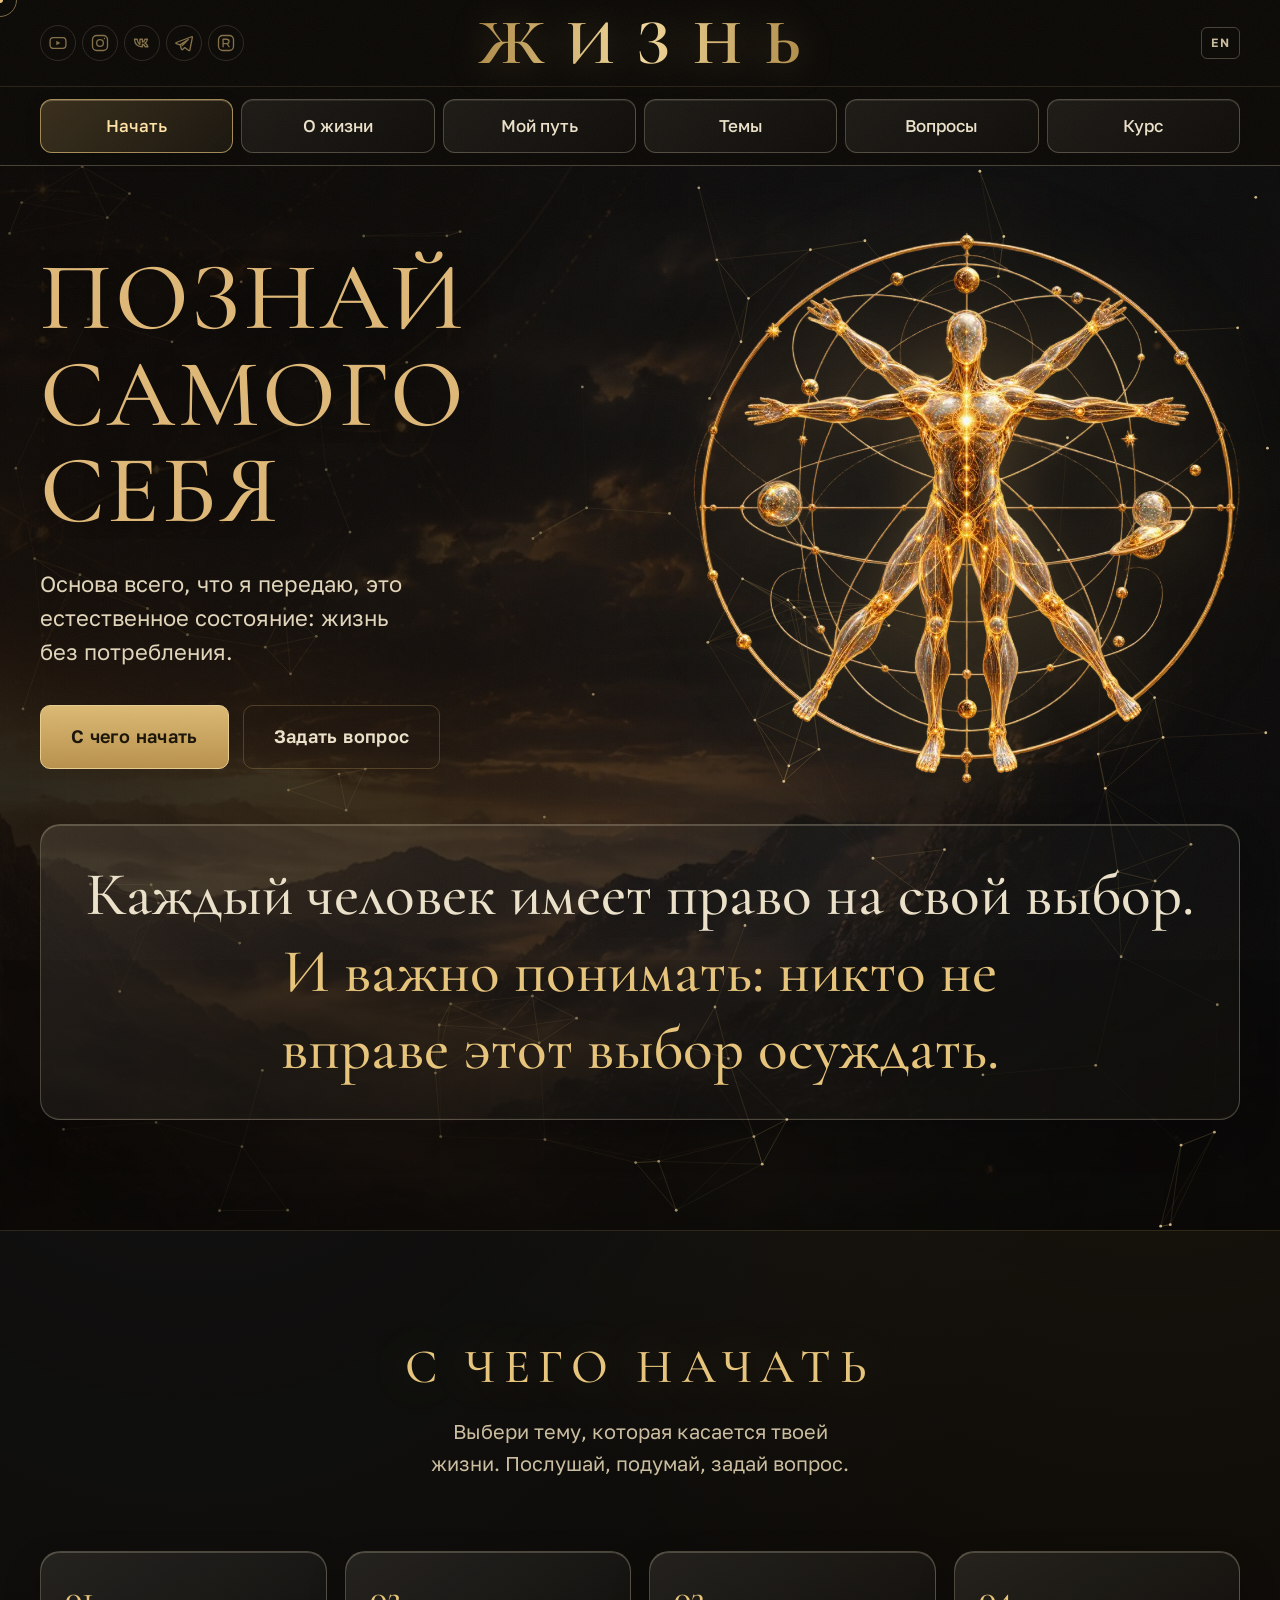
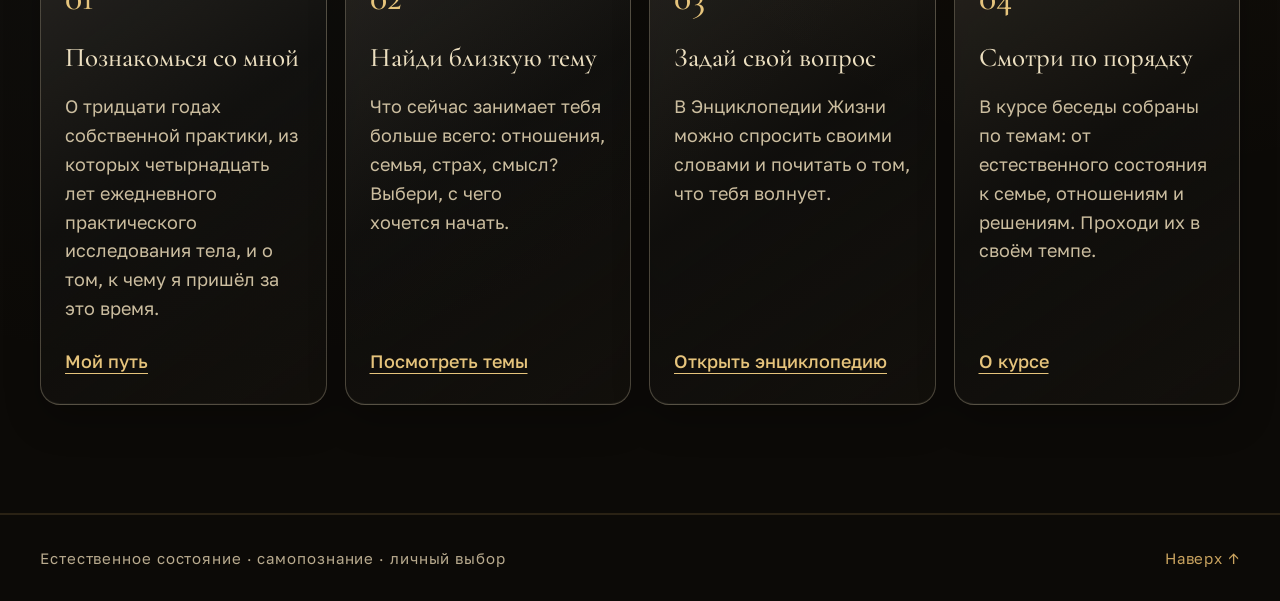
==== commit 8b633943: "Header social links as named by Vyacheslav: Instagram in RU, Truth Social in EN Co-Authored-By: Clau" ====
--- a/index.html
+++ b/index.html
@@ -1,2 +1,2 @@
-<!DOCTYPE html><html lang="ru"><head><meta charSet="utf-8"/><meta name="viewport" content="width=device-width, initial-scale=1"/><link rel="preload" as="image" imageSrcSet="/media/20260905/vitruvian-lite-420.webp 420w, /media/20260905/vitruvian-lite-960.webp 960w" imageSizes="(max-width: 780px) 80vw, 560px" fetchPriority="high"/><link rel="stylesheet" href="/_next/static/css/index.Cc6gaWjA.css" data-rsc-css-href="/_next/static/css/index.Cc6gaWjA.css" data-precedence="vite-rsc/importer-resources"/><link rel="modulepreload" fetchPriority="low" href="/_next/static/chunks/index-DpZvD2FS.js"/><script src="/_next/static/chunks/rolldown-runtime-C60lm6uB.js" type="module" async=""></script><script src="/_next/static/chunks/framework-D_rUT4EX.js" type="module" async=""></script><script src="/_next/static/chunks/app-elements-H_Dr48wG.js" type="module" async=""></script><script src="/_next/static/chunks/hash-Cp347hhd.js" type="module" async=""></script><script src="/_next/static/chunks/record-uXSNv6cl.js" type="module" async=""></script><script src="/_next/static/chunks/app-rsc-cache-busting-CJDRM4Ge.js" type="module" async=""></script><script src="/_next/static/chunks/app-rsc-render-mode-CvTCGruk.js" type="module" async=""></script><script src="/_next/static/chunks/headers-C_MtfdF4.js" type="module" async=""></script><script src="/_next/static/chunks/protocol-headers-B9-bVeat.js" type="module" async=""></script><script src="/_next/static/chunks/deployment-id-DFhHa9wO.js" type="module" async=""></script><script src="/_next/static/chunks/navigation-errors-D5LMQqDL.js" type="module" async=""></script><link rel="modulepreload" href="/_next/static/chunks/layout-segment-context-Bfoq4IP4.js" crossorigin=""/><link rel="modulepreload" href="/_next/static/chunks/site-l4Y0k7ZB.js" crossorigin=""/><title>Познай самого себя · Естественное состояние</title><meta name="description" content="Вячеслав Тимошенко: тридцать лет практики естественного состояния. Тело, привычки, семья и собственный выбор. Энциклопедия Жизни и курс."/><meta name="robots" content="index, follow"/><meta property="og:title" content="Познай самого себя · Естественное состояние"/><meta property="og:description" content="Вячеслав Тимошенко: тридцать лет практики естественного состояния. Тело, привычки, семья и собственный выбор. Энциклопедия Жизни и курс."/><meta property="og:url" content="https://vyhod-iz-matricy.pages.dev"/><meta property="og:site_name" content="Познай самого себя"/><meta property="og:type" content="website"/><meta property="og:locale" content="ru_RU"/><meta property="og:image" content="https://vyhod-iz-matricy.pages.dev/og-1200x630.jpg"/><meta property="og:image:width" content="1200"/><meta property="og:image:height" content="630"/><meta property="og:image:alt" content="Вячеслав Тимошенко"/><meta name="twitter:card" content="summary_large_image"/><meta name="twitter:title" content="Познай самого себя · Естественное состояние"/><meta name="twitter:description" content="Вячеслав Тимошенко: тридцать лет практики естественного состояния. Тело, привычки, семья и собственный выбор. Энциклопедия Жизни и курс."/><meta name="twitter:image" content="https://vyhod-iz-matricy.pages.dev/og-1200x630.jpg"/><link rel="icon" href="/favicon.svg" type="image/svg+xml"/><link rel="apple-touch-icon" href="/apple-touch-icon.png" type="image/png" sizes="180x180"/><link rel="canonical" href="https://vyhod-iz-matricy.pages.dev"/><link rel="alternate" hrefLang="ru" href="https://vyhod-iz-matricy.pages.dev"/><link rel="alternate" hrefLang="en" href="https://vyhod-iz-matricy.pages.dev/en/"/><meta name="theme-color" content="#0c0a07"/><script>Object.assign(((self[Symbol.for("vinext.navigationRuntime")]??={bootstrap:{routeManifest:null},functions:{}}).bootstrap.rsc??={rsc:[]}),{params:{},nav:{"pathname":"/","searchParams":[]}})</script><link rel="modulepreload" href="/_next/static/chunks/index-DpZvD2FS.js" />
-</head><body><main lang="ru"><div class="progress" aria-hidden="true"></div><div class="spotlight" aria-hidden="true"></div><div class="cursor-dot" aria-hidden="true"></div><div class="cursor-ring" aria-hidden="true"></div><script type="application/ld+json">{"@context":"https://schema.org","@type":"WebSite","name":"Вячеслав Тимошенко","url":"https://vyhod-iz-matricy.pages.dev/","inLanguage":"ru","author":{"@type":"Person","name":"Вячеслав Тимошенко"},"description":"Вячеслав Тимошенко: тридцать лет практики естественного состояния. Тело, привычки, семья и собственный выбор."}</script><nav class="nav-glass" aria-label="Навигация"><div class="nav shell"><ul class="social" aria-label="Мы в соцсетях"><li><span class="social-soon" aria-label="YouTube, скоро" title="YouTube · скоро"><svg viewBox="0 0 24 24" width="20" height="20" fill="none" stroke="currentColor" stroke-width="1.6" stroke-linecap="round" stroke-linejoin="round" aria-hidden="true"><rect x="2.5" y="5.5" width="19" height="13" rx="4"></rect><path d="M10 9.2v5.6l4.8-2.8z" fill="currentColor" stroke="none"></path></svg></span></li><li><span class="social-soon" aria-label="Telegram, скоро" title="Telegram · скоро"><svg viewBox="0 0 24 24" width="20" height="20" fill="none" stroke="currentColor" stroke-width="1.6" stroke-linecap="round" stroke-linejoin="round" aria-hidden="true"><path d="M21 4.5 2.8 11.4c-.9.4-.9 1.1 0 1.4l4.5 1.4 1.7 5.3c.2.6.9.8 1.4.3l2.5-2.3 4.7 3.5c.6.4 1.2.2 1.4-.6L22 5.6c.2-1-.3-1.4-1-1.1zM7.6 14l9.6-6.1-7.6 7.3"></path></svg></span></li><li><span class="social-soon" aria-label="ВКонтакте, скоро" title="ВКонтакте · скоро"><svg viewBox="0 0 24 24" width="20" height="20" fill="none" stroke="currentColor" stroke-width="1.6" stroke-linecap="round" stroke-linejoin="round" aria-hidden="true"><path d="M3 7.5h3.2c.6 3.4 2 5.6 3.3 6V7.5h3v3.4c1.3-.1 2.6-1.6 3.1-3.4h3c-.4 2.2-2 3.9-3.1 4.6 1.1.5 2.9 1.9 3.6 4.4h-3.3c-.6-1.6-1.9-2.9-3.3-3v3h-.4C6.3 16.5 3.3 13.2 3 7.5z"></path></svg></span></li><li><span class="social-soon" aria-label="Rutube, скоро" title="Rutube · скоро"><svg viewBox="0 0 24 24" width="20" height="20" fill="none" stroke="currentColor" stroke-width="1.6" stroke-linecap="round" stroke-linejoin="round" aria-hidden="true"><rect x="3" y="3" width="18" height="18" rx="5"></rect><path d="M8.5 16.5v-9h4.3c1.8 0 2.8 1 2.8 2.6 0 1.4-.9 2.4-2.4 2.6l2.5 3.8M8.5 12.7h4"></path></svg></span></li></ul><a class="brand-word" href="#top">ЖИЗНЬ</a><a class="lang-switch" href="/en/" hrefLang="en" title="English version">EN</a></div></nav><nav class="section-tabs" aria-label="Разделы сайта"><div class="section-tabs-inner shell"><a href="#top" class="active" aria-current="page">Начать</a><a href="#vision" class="">О жизни</a><a href="#road" class="">Мой путь</a><a href="#program" class="">Темы</a><a href="#encyclopedia" class="">Вопросы</a><a href="#buy" class="">Курс</a></div></nav><header class="hero" id="top" data-tab="start"><div class="hero-art" data-para="0.14" aria-hidden="true"></div><div class="hero-veil" aria-hidden="true"></div><canvas class="threads" aria-hidden="true"></canvas><div class="shell hero-grid"><div class="hero-copy-side reveal"><h1><span class="line"><span>Познай</span></span><span class="line"><span>самого</span></span><span class="line"><span>себя</span></span></h1><p class="hero-lead">Основа всего, что я передаю, это естественное состояние: жизнь без потребления.</p><div class="hero-actions"><a class="button button-gold" href="#start">С чего начать</a><a class="button button-line" href="https://t.me/nutrition_encyclopedia_bot" target="_blank" rel="noopener">Задать вопрос</a></div></div><figure class="emblem reveal" aria-hidden="true"><img src="/media/20260905/vitruvian-lite-960.webp" srcSet="/media/20260905/vitruvian-lite-420.webp 420w, /media/20260905/vitruvian-lite-960.webp 960w" sizes="(max-width: 780px) 80vw, 560px" alt="" width="960" height="978" fetchPriority="high" decoding="async"/></figure><aside class="hero-quote glass reveal"><p>Каждый человек имеет право на свой выбор.<!-- --> <span class="quote-emphasis">И важно понимать: никто не вправе этот выбор осуждать.</span></p></aside></div></header><section class="section" id="vision" aria-label="О человеке и жизни" data-tab="life" hidden=""><div class="shell"><header class="section-head center reveal"><h2>Человек. Опыт. Жизнь.</h2><p>Кто мы? Что значит жить в этом теле? Эти вопросы много лет занимают меня. Здесь я делюсь своим пониманием.</p></header><aside class="pillar glass reveal reader-note" aria-label="Если ты читаешь эти строки"><h3>Если ты читаешь эти строки</h3><p>Раз ты здесь, значит, что-то в привычной жизни уже кажется тебе не тем. После плотной еды тяжело, сил не хватает, без кофе день не начинается. Это первые сигналы. Я никого не уговариваю и не тороплю. Здесь собрано то, к чему я пришёл сам, а как жить, решаешь ты.</p></aside><div class="pillar-grid"><article class="pillar glass reveal"><h3>Естественное состояние</h3><p>Основа всего, о чём я говорю. Так я называю жизнь без еды и воды. Из неё вырастает моё понимание тела, человека и духовного развития.</p></article><article class="pillar glass reveal"><h3>Человек и тело</h3><p>Я понимаю человека как душу, как жизнь. Тело для меня является формой, в которой мы здесь живём. Мне важно узнавать его возможности и бережно относиться к нему.</p></article><article class="pillar glass reveal"><h3>Тридцать лет поиска</h3><p>Я посвятил этому около тридцати лет. Четырнадцать из них ежедневно исследовал собственное тело. Здесь рассказываю о том, через что прошёл сам.</p></article><article class="pillar glass reveal"><h3>Шаг за шагом</h3><p>Хочу передать свой опыт последовательно. Чтобы отдельные беседы складывались в понимание, а у тебя было время обдумать услышанное и задать вопросы.</p></article></div><p class="section-caption reveal"><a href="#author-position">Как я понимаю жизнь</a> · <a href="#road">Мой путь</a></p></div></section><section class="section" id="start" aria-label="С чего начать" data-tab="start"><div class="shell"><header class="section-head center reveal"><h2>С чего начать</h2><p>Выбери тему, которая касается твоей жизни. Послушай, подумай, задай вопрос.</p></header><ol class="start-grid"><li class="start-card glass reveal"><span class="step-number" aria-hidden="true">0<!-- -->1</span><h3>Познакомься со мной</h3><p>О тридцати годах собственной практики, из которых четырнадцать лет ежедневного практического исследования тела, и о том, к чему я пришёл за это время.</p><a href="#road">Мой путь</a></li><li class="start-card glass reveal"><span class="step-number" aria-hidden="true">0<!-- -->2</span><h3>Найди близкую тему</h3><p>Что сейчас занимает тебя больше всего: отношения, семья, страх, смысл? Выбери, с чего хочется начать.</p><a href="#program">Посмотреть темы</a></li><li class="start-card glass reveal"><span class="step-number" aria-hidden="true">0<!-- -->3</span><h3>Задай свой вопрос</h3><p>В Энциклопедии Жизни можно спросить своими словами и почитать о том, что тебя волнует.</p><a href="https://t.me/nutrition_encyclopedia_bot" target="_blank" rel="noopener">Открыть энциклопедию</a></li><li class="start-card glass reveal"><span class="step-number" aria-hidden="true">0<!-- -->4</span><h3>Смотри по порядку</h3><p>В курсе беседы собраны по темам: от естественного состояния к семье, отношениям и решениям. Проходи их в своём темпе.</p><a href="#buy">О курсе</a></li></ol></div></section><section class="section" id="encyclopedia" aria-label="Энциклопедия Жизни" data-tab="questions" hidden=""><div class="shell"><div class="encyclopedia-card glass reveal"><div><p class="hero-kicker">Вопросы в Telegram</p><h2>Энциклопедия Жизни</h2><p>О человеке, теле, привычках и выборе. Читай по темам или напиши, что тебя волнует. Бот поможет найти ответ в беседах и текстах.</p><p class="encyclopedia-facts">Читать темы можно без ограничений. Первые 10 вопросов своими словами бесплатны.</p></div><a class="button button-gold" href="https://t.me/nutrition_encyclopedia_bot" target="_blank" rel="noopener">Задать вопрос в Telegram</a></div></div></section><section class="section" id="author-position" aria-label="Как я понимаю жизнь" data-tab="life" hidden=""><div class="shell"><header class="section-head center reveal"><h2>Как я понимаю жизнь</h2><p>Я рассказываю о том, к чему пришёл за годы собственного поиска. Твой выбор остаётся за тобой.</p></header><div class="position-list reveal"><details class="position-item glass"><summary>Человек и тело</summary><p>Для меня человек является душой, жизнью. Тело является формой, через которую мы проживаем свой опыт. Поэтому самопознание для меня связано и с внутренней жизнью, и с отношением к своему телу.</p></details><details class="position-item glass"><summary>Естественное состояние</summary><p>Я знаю и утверждаю: человеку не нужна еда. Жить на еде можно, но за это приходится платить. Естественное состояние: это жизнь без еды и без воды. Его я связываю с духовным развитием.</p></details><details class="position-item glass"><summary>Длительность жизни</summary><p>Я знаю, что возможности человека гораздо шире привычных представлений. В потреблении человек может прожить до ста пятидесяти, двухсот лет. Без потребления можно жить триста, пятьсот, тысячу лет и уйти самому, когда сам решишь.</p></details><details class="position-item glass"><summary>Возможности мозга</summary><p>Говоря о возможностях человека, я сравнивал 1–2% с 5–7% и говорил о полном раскрытии мозга. Так я показываю, сколько в нас ещё не раскрыто.</p></details><details class="position-item glass"><summary>Духовное развитие</summary><p>Я связываю развитие человека с душой и Творцом. Для меня это касается всей жизни: мыслей, поступков, привычек и отношения к людям.</p></details><details class="position-item glass"><summary>Тело как проводник света</summary><p>Когда человек живёт в естественном состоянии, его тело становится проводником света и энергии. Через него проходит свет Творца. Такое тело легко притягивает энергию, а вместе с ней и всё нужное в материальной жизни.</p></details></div></div></section><section class="section road-section" id="road" data-spotlight="1" aria-label="Мой путь" data-tab="path" hidden=""><div class="shell"><header class="section-head reveal"><h2>Мой путь</h2><p>Тридцать лет собственной практики, из которых четырнадцать лет ежедневного практического исследования тела. Здесь я рассказываю, к чему пришёл и что хочу передать.</p></header><figure class="portrait reveal"><img class="reveal-img" src="/media/20261009/portrait-810.webp" srcSet="/media/20261009/portrait-480.webp 480w, /media/20261009/portrait-810.webp 810w" sizes="(max-width: 780px) min(70vw, 340px), 360px" alt="Вячеслав Тимошенко" width="810" height="1080" loading="lazy" decoding="async"/><figcaption><span>Вячеслав Тимошенко</span>автор проекта</figcaption></figure><dl class="path-facts glass reveal"><div><dt>30 лет</dt><dd>собственной практики</dd></div><div><dt>14 лет</dt><dd>ежедневного исследования тела</dd></div></dl><div class="path-chapters"><article class="path-chapter glass reveal"><h3>Проверять на себе</h3><p>Я посвятил собственной практике тридцать лет. Четырнадцать из них ежедневно исследовал своё тело. Сначала это было моё личное развитие, а потом всё это перешло в личное исследование для человечества. Меня это так заинтересовало, что я стал сам изучать себя, чтобы потом передать это людям.</p></article><article class="path-chapter glass reveal"><h3>Человек и тело</h3><p>Для меня человек не сводится к телу. Я понимаю человека как душу, как жизнь, а тело как форму, в которой мы здесь находимся. Из этого понимания вырос мой интерес к самопознанию и возможностям тела.</p></article><article class="path-chapter glass reveal"><h3>Естественное состояние</h3><p>Так я называю жизнь без потребления пищи и воды. Я знаю и утверждаю: человеку не нужна еда. Жить на еде можно, но за это приходится платить. Для меня этот вопрос связан с телом, привычками и духовным развитием.</p></article><article class="path-chapter glass reveal"><h3>Передать то, что прожил</h3><p>За эти годы осталось много записей: беседы, голосовые сообщения, тексты и видео. Сейчас я собираю свой опыт по темам и по порядку. Чтобы ты мог начать с понятного вопроса, послушать, обдумать и постепенно разобраться глубже.</p></article></div><aside class="path-choice glass reveal" id="stop" aria-label="Право на свой выбор"><h3>Твой выбор остаётся за тобой</h3><p>Я не ставлю себя выше другого человека. Нет ни одного человека, который был бы выше или ниже другого. У всех нас одинаковые возможности и ресурсы, заложенные ещё до нашего рождения. У каждого свой путь и право выбирать, как жить. Я делюсь тем, что прошёл сам.</p><div class="path-links"><a href="https://t.me/nutrition_encyclopedia_bot" target="_blank" rel="noopener">Задать вопрос</a></div></aside></div></section><section class="section" id="pillars" aria-label="Четыре опоры" data-tab="life" hidden=""><div class="shell"><header class="section-head center reveal"><h2>Четыре опоры</h2><p>То, к чему я возвращаюсь в своих решениях и поступках.</p></header><div class="pillar-grid"><article class="pillar glass reveal"><h3>Замечать себя</h3><p>Что ты выбираешь сам, а что делаешь по привычке? Начни с простых наблюдений за своим днём.</p></article><article class="pillar glass reveal"><h3>Отвечать за свой выбор</h3><p>У каждого решения есть продолжение. Мне важно понимать, к чему ведут мои поступки.</p></article><article class="pillar glass reveal"><h3>Понимать через опыт</h3><p>Я наблюдал, пробовал, ошибался и снова искал. Так постепенно складывалось моё понимание жизни.</p></article><article class="pillar glass reveal"><h3>Уважать другого</h3><p>Нельзя ставить себя выше другого человека. У каждого свой путь и право выбирать.</p></article></div></div></section><section class="section" id="program" aria-label="Программа" data-tab="topics" hidden=""><div class="shell"><header class="section-head center reveal"><h2>О чём говорим</h2><p>О том, что касается тебя каждый день. Выбирай, что сейчас ближе: смотреть, слушать или читать.</p></header><div class="program-grid"><article class="program-card glass reveal" data-tilt="1"><img class="reveal-img" src="/media/20260915/prog-video-640.webp" alt="Беседы" width="640" height="640" loading="lazy" decoding="async"/><div class="program-body"><h3>Беседы</h3><p>О том, что волнует в обычной жизни: семья, отношения, страх, деньги и смысл. Можно смотреть или слушать.</p></div></article><article class="program-card glass reveal" data-tilt="1"><img class="reveal-img" src="/media/20260915/prog-practice-640.webp" alt="Самонаблюдение" width="640" height="640" loading="lazy" decoding="async"/><div class="program-body"><h3>Самонаблюдение</h3><p>Как ты принимаешь решения? Что повторяется изо дня в день? Замечай это и возвращайся к своим вопросам.</p></div></article><article class="program-card glass reveal" data-tilt="1"><img class="reveal-img" src="/media/20260915/prog-live-640.webp" alt="Вопросы" width="640" height="640" loading="lazy" decoding="async"/><div class="program-body"><h3>Вопросы</h3><p>Что-то осталось непонятным? Напиши об этом в Энциклопедию Жизни. Начать можно с одного вопроса.</p></div></article><article class="program-card glass reveal" data-tilt="1"><img class="reveal-img" src="/media/20260915/prog-community-640.webp" alt="Свой темп" width="640" height="640" loading="lazy" decoding="async"/><div class="program-body"><h3>Свой темп</h3><p>Читай и слушай без спешки. К важной для тебя беседе можно вернуться позже.</p></div></article></div></div></section><section class="section" id="thoughts" aria-label="О пути и теле" data-tab="topics" hidden=""><div class="shell"><header class="section-head center reveal"><h2>О пути и теле</h2><p>Коротко о том, что я понял на себе. Открывай то, что откликается.</p></header><div class="position-list reveal"><details class="position-item glass"><summary>Еда как зависимость</summary><p>Я не делю еду на правильную и неправильную. Для меня любая еда держит человека в зависимости, только разной силы. Сильнее всего держит тяжёлая пища, особенно убиенные животные. Она сразу прибивает человека к земле. Сюда входит всё, что люди называют продуктами животного происхождения: даже формулу для этого придумали и повесили клише. На самом деле это мёртвая плоть. Мы становимся тем, что едим. Если мы едим мёртвое, то и сами становимся мёртвыми. Молоко животное даёт только своему ребёнку, так же как мать даёт молоко своему. Дальше держит убитое, сваренное, жареное, печёное: крупы, каши, приготовленные овощи. Это тоже мёртвая пища. Слабее держат фрукты, ещё слабее соки. Дальше выход в естественное состояние. Человек может есть, получать удовольствие и снимать этим стресс. Это его право, и за это его нельзя осуждать. Но за это он платит.</p></details><details class="position-item glass"><summary>Почему говорят: мне не подходит</summary><p>Когда человеку что-либо не нравится, мозг легко находит аргументы для возражений. Так мозг защищает себя. Чаще за этими словами стоит нежелание проходить трансформацию: перемены, связанные с перестройкой тела, работу над собой в физическом и психологическом плане, перемены во внешности. Холод, слабость, ломка привычек. Это трудно, я знаю по себе.</p></details><details class="position-item glass"><summary>Каждый на своём уровне</summary><p>Кто-то делает короткие перерывы в еде, кто-то стал вегетарианцем, кто-то сыроедом, кто-то фруктоедом. Я сам когда-то шёл через все эти пути: вегетарианство, веганство, сыроедение, фруктоедение, сокопитие. По всем этим пищевым цепочкам я проходил туда и обратно много раз. Я никого не осуждаю. Каждый стоит на своей ступени и пойдёт дальше в своё время, когда будет готов.</p></details><details class="position-item glass"><summary>Практика важнее теории</summary><p>Мир меняют практики. Те, кто прошёл всё на себе, а не изучал со стороны. На это я потратил тридцать лет жизни, из которых четырнадцать каждый день исследовал своё тело. Подходил к самой границе жизни и смерти. Поэтому говорю только о том, что проверил сам.</p></details><details class="position-item glass"><summary>Почему в начале трудно</summary><p>Когда ты становишься на путь познания самого себя и входишь в естественное состояние, люди вокруг привыкли видеть тебя другим. А перемены начинают происходить и в лице, и в теле, и во всём, и тебя самого это пугает. Особенно если ты спортсмен: в начале естественного состояния ты проиграешь любому спортсмену. Физические показатели падают, потому что тело перестраивается. Бывает слабость, вялость, голова тяжёлая. Многие говорят себе: лучше поем, посплю, и всё будет нормально. Это тоже выбор. Тот, у кого есть знания или поддержка, идёт дальше. Сегодня проходит три километра, завтра четыре, потом пять. Медленно, но с каждым днём лучше.</p></details><details class="position-item glass"><summary>Почему не бывает быстро</summary><p>Тело человека является частью природы, а природа живая, и в ней ничего не происходит быстро. Саженец не становится большим деревом за ночь. Волосы и ногти тоже не отрастают быстро: на всё нужно время. Так же и в теле, в естественном состоянии. Первый, второй, третий год идут перемены. Многие сходят с пути именно здесь: не хватает терпения переждать.</p></details><details class="position-item glass"><summary>Как обновляется тело</summary><p>Когда человек перестаёт потреблять, тело больше не тратит силы на то, чтобы принять еду и вывести её. Все системы обновляются, клетки постепенно заменяются, и в том же теле выстраивается новая форма жизни. Внутренние органы включаются полностью. Человек молодеет. Мои сверстники стареют, а я с годами всё моложе.</p></details><details class="position-item glass"><summary>Возможности без предела</summary><p>Всё вокруг устроено как фрактал. Если сможешь пройти километр, сможешь пройти и десять. Сможешь десять, сможешь и сто. Сможешь сто, сможешь и тысячу. То же самое с бегом: если можешь пробежать десять километров, сможешь и двадцать, пятьдесят, сто, тысячу. Многое зависит от подготовки, но не меньше от того, в каком состоянии ты это делаешь, в потреблении или без него.</p></details><details class="position-item glass"><summary>Что тело делает ночью</summary><p>К вечеру тело, загруженное едой за день, отключается. Ему нужен сон, потому что ночью оно разбирает всё, что человек в себя накидал. Поэтому поздним вечером на улице почти никого нет. Я в это время спокойно бегаю.</p></details><details class="position-item glass"><summary>Как еда выходит из тела</summary><p>Фрукты проходят легко. Мясо, жареная картошка, вермишель, шоколад и весь этот мусор выходят месяцами. Поэтому тем, кто пока остаётся в потреблении и не идёт дальше из-за страха или по своему выбору, я рекомендую питаться только фруктами, больше двигаться и есть не больше одного-двух раз в день.</p></details><details class="position-item glass"><summary>Почему портятся зубы</summary><p>Я проверял на себе, от чего портятся зубы. Больше всего зубы портятся от любой пищи, приготовленной на огне. Сюда же относятся молочное, сыр, яйца, рыба и мясо.</p></details><details class="position-item glass"><summary>Помидоры</summary><p>Если ты пока ешь фрукты и овощи, присмотрись к помидорам. В них меньше сахара, чем во фруктах, и есть красный цвет, который важен для тела. Ешь их сами по себе, без соли и перца.</p></details></div><p class="section-caption reveal">Хочешь спросить своими словами?<!-- --> <a href="https://t.me/nutrition_encyclopedia_bot" target="_blank" rel="noopener">Энциклопедия Жизни</a></p></div></section><section class="section" id="directions" aria-label="Направления" data-tab="topics" hidden=""><div class="shell"><header class="section-head center reveal"><h2>Направления</h2><p>Начать можно с бесед о повседневной жизни. К более глубоким вопросам возвращайся, когда почувствуешь интерес.</p></header><div class="direction-grid"><article class="direction glass reveal direction-current"><p class="direction-status">Первое направление · для тех, кто начинает</p><h3>Естественное состояние</h3><p>Естественное состояние и всё, что из него вырастает: тело, путь жизни, семья, отношения и решения. С этого можно начать знакомство.</p><a class="direction-link" href="#buy">О курсе<!-- --> <span aria-hidden="true">→</span></a></article><article class="direction glass reveal"><p class="direction-status">Второе направление · работа вглубь</p><h3>Осознанное преображение</h3><p>О привычках, дисциплине и ответственности за собственные решения. О том, как замечать себя и менять то, с чем больше не хочешь жить.</p></article><article class="direction glass reveal"><p class="direction-status">В подготовке</p><h3>Полное раскрытие</h3><p>Мои знания о возможностях человека, теле и духовном развитии. Предела человеческих возможностей не существует: ни в физическом, ни в психологическом плане, ни в творчестве. Всё зависит от твоего намерения, готовности работать над собой и от того, куда ты направляешь внимание.</p></article></div></div></section><section class="section" id="buy" aria-label="Курс" data-tab="course" hidden=""><div class="shell"><header class="section-head center reveal"><h2>Курс</h2></header><div class="buy-card glass reveal"><p class="buy-lead">Начинается с естественного состояния тела, дальше смысл, семья, отношения, страх и деньги. Короткие уроки можно смотреть с телефона или компьютера, без спешки.</p><ol class="buy-modules"><li>Естественное состояние<small>жизнь без потребления, тело, очищение, холод</small></li><li>Тело и движение<small>бег босиком, холод, испытания</small></li><li>Встреча с собой<small>моя история и первые вопросы о себе</small></li><li>Смысл и благодарность<small>сила сердца, доброта, что значит быть счастливым</small></li><li>Семья и наследие<small>дети и внуки, папина школа, что мы оставляем после себя</small></li><li>Отношения<small>мужчина и женщина, любовь и ожидания, предательство</small></li><li>Страх и решения<small>как отпустить страх и решиться</small></li><li>Деньги и достаток<small>как относиться к деньгам и богатству</small></li></ol><p class="buy-facts">78 уроков: 74 видео и 4 текста · около 6 часов</p><a class="button button-gold button-buy" href="https://t.me/The_Path_of_the_Heart_bot" target="_blank" rel="noopener">Купить курс</a><p class="buy-hint">Откроется Telegram-бот курса.</p><p class="buy-note">Можно остановиться на важной для себя мысли, вернуться к уроку и посмотреть его ещё раз.</p></div></div></section><section class="section" id="system" aria-label="Как устроена система" data-tab="course" hidden=""><div class="shell"><header class="section-head center reveal"><h2>Как устроена система</h2><p>Я практик, но одной практики мало. Нужна система, где всё изложено по порядку: с чего начать, что делать дальше, что будет происходить. Мы собираем её из моих бесед, записей и опыта, шаг за шагом.</p></header><ol class="start-grid"><li class="start-card glass reveal"><span class="step-number" aria-hidden="true">0<!-- -->1</span><h3>Знакомство</h3><p>Читаешь, смотришь, задаёшь вопросы в Энциклопедии Жизни. Проверяешь себя без спешки.</p></li><li class="start-card glass reveal"><span class="step-number" aria-hidden="true">0<!-- -->2</span><h3>Курс</h3><p>Беседы по порядку, по темам. Можно возвращаться к тому, что задело.</p></li><li class="start-card glass reveal"><span class="step-number" aria-hidden="true">0<!-- -->3</span><h3>Пространство</h3><p>Место, куда можно приехать на практику и самому прикоснуться к естественному состоянию. Время, место и условия будут объявлены отдельно.</p></li></ol></div></section><section class="section final" id="project" data-spotlight="1" aria-label="Финал" data-tab="course" hidden=""><img class="final-art" data-para="0.12" data-para-self="1" src="/media/20260915/final-trail-1536.webp" alt="" aria-hidden="true" width="1536" height="1024" loading="lazy" decoding="async"/><div class="final-veil" aria-hidden="true"></div><canvas class="threads" aria-hidden="true"></canvas><div class="shell"><h2 class="reveal"><span class="line"><span>Твой главный путь</span></span><span class="line"><span>начинается внутри.</span></span></h2><a class="button button-line reveal" href="https://t.me/nutrition_encyclopedia_bot" target="_blank" rel="noopener">Задать вопрос</a></div></section><footer class="footer"><div class="shell footer-row"><span>Естественное состояние · самопознание · личный выбор</span><a href="#top">Наверх ↑</a></div></footer></main><script type="module" src="/_next/static/chunks/index-DpZvD2FS.js" id="_R_" async=""></script><script>((self[Symbol.for("vinext.navigationRuntime")]??={bootstrap:{routeManifest:null},functions:{}}).bootstrap.rsc??={rsc:[]}).rsc.push("0:{\"page:/\":\"$L1\",\"layout:/\":\"$L2\",\"route:/\":\"$L3\",\"__route\":\"route:/\",\"__interceptionContext\":null,\"__layoutIds\":[\"layout:/\"],\"__rootLayout\":\"/\",\"__bfcacheSegmentIdentities\":{\"layout:/\":\"[\\\"layout\\\",\\\"layout:/\\\",\\\"root-boundary:/\\\",\\\"\\\"]\",\"page:/\":\"[\\\"page\\\",\\\"page:/\\\",\\\"root-boundary:/\\\",\\\"\\\"]\"},\"__srcPage\":[\"page\"],\"__layoutFlags\":{\"layout:/\":\"s\"},\"__artifactCompatibility\":{\"schemaVersion\":1,\"graphVersion\":\"app-route-graph:1177fd80f83fa7b0\",\"deploymentVersion\":\"bf7c886b-b781-48e1-86a2-58f338c1df22\",\"appElementsSchemaVersion\":1,\"rscPayloadSchemaVersion\":1,\"rootBoundaryId\":\"/\",\"renderEpoch\":null},\"__dynamicStaleTime\":0}\n")</script><script>((self[Symbol.for("vinext.navigationRuntime")]??={bootstrap:{routeManifest:null},functions:{}}).bootstrap.rsc??={rsc:[]}).rsc.push("4:I[\"88664c582e82\",[],\"Children\",1]\n")</script><script>((self[Symbol.for("vinext.navigationRuntime")]??={bootstrap:{routeManifest:null},functions:{}}).bootstrap.rsc??={rsc:[]}).rsc.push("5:I[\"89e04654e283\",[],\"GlobalErrorBoundary\",1]\n")</script><script>((self[Symbol.for("vinext.navigationRuntime")]??={bootstrap:{routeManifest:null},functions:{}}).bootstrap.rsc??={rsc:[]}).rsc.push("6:I[\"516dba86d6f6\",[],\"default\",1]\n")</script><script>((self[Symbol.for("vinext.navigationRuntime")]??={bootstrap:{routeManifest:null},functions:{}}).bootstrap.rsc??={rsc:[]}).rsc.push("7:I[\"89e04654e283\",[],\"ErrorBoundary\",1]\n")</script><script>((self[Symbol.for("vinext.navigationRuntime")]??={bootstrap:{routeManifest:null},functions:{}}).bootstrap.rsc??={rsc:[]}).rsc.push("8:I[\"4c81dbf4bedb\",[],\"LayoutSegmentProvider\",1]\n")</script><script>((self[Symbol.for("vinext.navigationRuntime")]??={bootstrap:{routeManifest:null},functions:{}}).bootstrap.rsc??={rsc:[]}).rsc.push("9:I[\"88664c582e82\",[],\"Slot\",1]\n")</script><script>((self[Symbol.for("vinext.navigationRuntime")]??={bootstrap:{routeManifest:null},functions:{}}).bootstrap.rsc??={rsc:[]}).rsc.push("a:I[\"89e04654e283\",[],\"NotFoundBoundary\",1]\n")</script><script>((self[Symbol.for("vinext.navigationRuntime")]??={bootstrap:{routeManifest:null},functions:{}}).bootstrap.rsc??={rsc:[]}).rsc.push("b:I[\"c2747888630f\",[],\"default\",1]\n")</script><script>((self[Symbol.for("vinext.navigationRuntime")]??={bootstrap:{routeManifest:null},functions:{}}).bootstrap.rsc??={rsc:[]}).rsc.push(":HL[\"/_next/static/css/index.Cc6gaWjA.css\",\"style\"     ]\n")</script><script>((self[Symbol.for("vinext.navigationRuntime")]??={bootstrap:{routeManifest:null},functions:{}}).bootstrap.rsc??={rsc:[]}).rsc.push("2:[[[\"$\",\"link\",\"css:/_next/static/css/index.Cc6gaWjA.css\",{\"rel\":\"stylesheet\",\"precedence\":\"vite-rsc/importer-resources\",\"href\":\"/_next/static/css/index.Cc6gaWjA.css\",\"data-rsc-css-href\":\"/_next/static/css/index.Cc6gaWjA.css\"}],\"$undefined\"],[\"$\",\"html\",null,{\"lang\":\"ru\",\"children\":[\"$\",\"body\",null,{\"children\":[\"$\",\"$L4\",null,{}]}]}]]\n")</script><script>((self[Symbol.for("vinext.navigationRuntime")]??={bootstrap:{routeManifest:null},functions:{}}).bootstrap.rsc??={rsc:[]}).rsc.push("3:[[[\"$\",\"meta\",null,{\"charSet\":\"utf-8\"}],[[\"$\",\"title\",\"0\",{\"children\":\"Познай самого себя · Естественное состояние\"}],[\"$\",\"meta\",\"1\",{\"name\":\"description\",\"content\":\"Вячеслав Тимошенко: тридцать лет практики естественного состояния. Тело, привычки, семья и собственный выбор. Энциклопедия Жизни и курс.\"}],[\"$\",\"meta\",\"2\",{\"name\":\"robots\",\"content\":\"index, follow\"}],[\"$\",\"meta\",\"3\",{\"property\":\"og:title\",\"content\":\"Познай самого себя · Естественное состояние\"}],[\"$\",\"meta\",\"4\",{\"property\":\"og:description\",\"content\":\"Вячеслав Тимошенко: тридцать лет практики естественного состояния. Тело, привычки, семья и собственный выбор. Энциклопедия Жизни и курс.\"}],[\"$\",\"meta\",\"5\",{\"property\":\"og:url\",\"content\":\"https://vyhod-iz-matricy.pages.dev\"}],[\"$\",\"meta\",\"6\",{\"property\":\"og:site_name\",\"content\":\"Познай самого себя\"}],[\"$\",\"meta\",\"7\",{\"property\":\"og:type\",\"content\":\"website\"}],[\"$\",\"meta\",\"8\",{\"property\":\"og:locale\",\"content\":\"ru_RU\"}],[\"$\",\"meta\",\"9\",{\"property\":\"og:image\",\"content\":\"https://vyhod-iz-matricy.pages.dev/og-1200x630.jpg\"}],[\"$\",\"meta\",\"10\",{\"property\":\"og:image:width\",\"content\":\"1200\"}],[\"$\",\"meta\",\"11\",{\"property\":\"og:image:height\",\"content\":\"630\"}],[\"$\",\"meta\",\"12\",{\"property\":\"og:image:alt\",\"content\":\"Вячеслав Тимошенко\"}],[\"$\",\"meta\",\"13\",{\"name\":\"twitter:card\",\"content\":\"summary_large_image\"}],[\"$\",\"meta\",\"14\",{\"name\":\"twitter:title\",\"content\":\"Познай самого себя · Естественное состояние\"}],[\"$\",\"meta\",\"15\",{\"name\":\"twitter:description\",\"content\":\"Вячеслав Тимошенко: тридцать лет практики естественного состояния. Тело, привычки, семья и собственный выбор. Энциклопедия Жизни и курс.\"}],[\"$\",\"meta\",\"16\",{\"name\":\"twitter:image\",\"content\":\"https://vyhod-iz-matricy.pages.dev/og-1200x630.jpg\"}],[\"$\",\"link\",\"17\",{\"data-vinext-streamed-icon\":\"$undefined\",\"rel\":\"icon\",\"href\":\"/favicon.svg\",\"type\":\"image/svg+xml\",\"sizes\":\"$undefined\",\"color\":\"$undefined\",\"media\":\"$undefined\",\"fetchPriority\":\"$undefined\"}],[\"$\",\"link\",\"18\",{\"data-vinext-streamed-icon\":\"$undefined\",\"rel\":\"apple-touch-icon\",\"href\":\"/apple-touch-icon.png\",\"type\":\"image/png\",\"sizes\":\"180x180\",\"color\":\"$undefined\",\"media\":\"$undefined\",\"fetchPriority\":\"$undefined\"}],[\"$\",\"link\",\"19\",{\"rel\":\"canonical\",\"href\":\"https://vyhod-iz-matricy.pages.dev\"}],[\"$\",\"link\",\"20\",{\"rel\":\"alternate\",\"hrefLang\":\"ru\",\"href\":\"https://vyhod-iz-matricy.pages.dev\"}],[\"$\",\"link\",\"21\",{\"rel\":\"alternate\",\"hrefLang\":\"en\",\"href\":\"https://vyhod-iz-matricy.pages.dev/en/\"}]],[[\"$\",\"meta\",\"0\",{\"name\":\"viewport\",\"content\":\"width=device-width, initial-scale=1\"}],[\"$\",\"meta\",\"1\",{\"name\":\"theme-color\",\"content\":\"#0c0a07\"}]]],[\"$\",\"$L5\",null,{\"fallback\":\"$6\",\"children\":[\"$\",\"$L7\",null,{\"fallback\":\"$6\",\"children\":[\"$\",\"$L8\",null,{\"providerId\":\"layout:/\",\"segmentMap\":{\"children\":[]},\"children\":[\"$\",\"$L9\",null,{\"id\":\"layout:/\",\"parallelSlots\":\"$undefined\",\"children\":[\"$\",\"$La\",null,{\"resetKey\":\"\",\"fallback\":[\"$\",\"main\",null,{\"style\":{\"minHeight\":\"100svh\",\"display\":\"grid\",\"placeItems\":\"center\",\"background\":\"#f4efe4\",\"color\":\"#211c14\",\"textAlign\":\"center\",\"padding\":\"24px\"},\"children\":[\"$\",\"div\",null,{\"children\":[[\"$\",\"p\",null,{\"style\":{\"color\":\"#a8482a\",\"fontSize\":\"10px\",\"fontWeight\":600,\"letterSpacing\":\".16em\",\"textTransform\":\"uppercase\",\"margin\":0},\"children\":\"Страница не найдена\"}],[\"$\",\"h1\",null,{\"style\":{\"fontFamily\":\"Prata, Georgia, 'Times New Roman', serif\",\"fontWeight\":400,\"fontSize\":\"clamp(40px, 8vw, 84px)\",\"letterSpacing\":\"-.02em\",\"margin\":\"22px 0 0\",\"lineHeight\":1.05},\"children\":\"Здесь дороги нет.\"}],[\"$\",\"p\",null,{\"style\":{\"color\":\"#5f5847\",\"margin\":\"26px auto 0\",\"maxWidth\":\"380px\",\"lineHeight\":1.6},\"children\":\"Такой страницы на сайте нет. Вернитесь на дорогу и продолжите оттуда.\"}],[\"$\",\"$Lb\",null,{\"href\":\"/\",\"style\":{\"display\":\"inline-flex\",\"alignItems\":\"center\",\"gap\":\"20px\",\"marginTop\":\"34px\",\"padding\":\"15px 20px\",\"background\":\"#211c14\",\"color\":\"#f4efe4\",\"fontSize\":\"10px\",\"fontWeight\":600,\"letterSpacing\":\".14em\",\"textTransform\":\"uppercase\",\"textDecoration\":\"none\"},\"children\":[\"На дорогу \",[\"$\",\"i\",null,{\"style\":{\"fontSize\":\"16px\",\"fontStyle\":\"normal\"},\"children\":\"←\"}]]}]]}]}],\"children\":[\"$\",\"$La\",null,{\"resetKey\":\"\",\"fallback\":[\"$\",\"main\",null,{\"style\":{\"minHeight\":\"100svh\",\"display\":\"grid\",\"placeItems\":\"center\",\"background\":\"#f4efe4\",\"color\":\"#211c14\",\"textAlign\":\"center\",\"padding\":\"24px\"},\"children\":[\"$\",\"div\",null,{\"children\":[[\"$\",\"p\",null,{\"style\":{\"color\":\"#a8482a\",\"fontSize\":\"10px\",\"fontWeight\":600,\"letterSpacing\":\".16em\",\"textTransform\":\"uppercase\",\"margin\":0},\"children\":\"Страница не найдена\"}],[\"$\",\"h1\",null,{\"style\":{\"fontFamily\":\"Prata, Georgia, 'Times New Roman', serif\",\"fontWeight\":400,\"fontSize\":\"clamp(40px, 8vw, 84px)\",\"letterSpacing\":\"-.02em\",\"margin\":\"22px 0 0\",\"lineHeight\":1.05},\"children\":\"Здесь дороги нет.\"}],\"$Lc\",\"$Ld\"]}]}],\"children\":\"$Le\"}]}]}]}]}]}],null,null]\n")</script><script>((self[Symbol.for("vinext.navigationRuntime")]??={bootstrap:{routeManifest:null},functions:{}}).bootstrap.rsc??={rsc:[]}).rsc.push("f:I[\"b5e1778f2eff\",[],\"AppRouterScrollTarget\",1]\n")</script><script>((self[Symbol.for("vinext.navigationRuntime")]??={bootstrap:{routeManifest:null},functions:{}}).bootstrap.rsc??={rsc:[]}).rsc.push("10:I[\"89e04654e283\",[],\"RedirectBoundary\",1]\n")</script><script>((self[Symbol.for("vinext.navigationRuntime")]??={bootstrap:{routeManifest:null},functions:{}}).bootstrap.rsc??={rsc:[]}).rsc.push("c:[\"$\",\"p\",null,{\"style\":{\"color\":\"#5f5847\",\"margin\":\"26px auto 0\",\"maxWidth\":\"380px\",\"lineHeight\":1.6},\"children\":\"Такой страницы на сайте нет. Вернитесь на дорогу и продолжите оттуда.\"}]\n")</script><script>((self[Symbol.for("vinext.navigationRuntime")]??={bootstrap:{routeManifest:null},functions:{}}).bootstrap.rsc??={rsc:[]}).rsc.push("d:[\"$\",\"$Lb\",null,{\"href\":\"/\",\"style\":{\"display\":\"inline-flex\",\"alignItems\":\"center\",\"gap\":\"20px\",\"marginTop\":\"34px\",\"padding\":\"15px 20px\",\"background\":\"#211c14\",\"color\":\"#f4efe4\",\"fontSize\":\"10px\",\"fontWeight\":600,\"letterSpacing\":\".14em\",\"textTransform\":\"uppercase\",\"textDecoration\":\"none\"},\"children\":[\"На дорогу \",[\"$\",\"i\",null,{\"style\":{\"fontSize\":\"16px\",\"fontStyle\":\"normal\"},\"children\":\"←\"}]]}]\n")</script><script>((self[Symbol.for("vinext.navigationRuntime")]??={bootstrap:{routeManifest:null},functions:{}}).bootstrap.rsc??={rsc:[]}).rsc.push("e:[\"$\",\"$Lf\",null,{\"children\":[\"$\",\"$L10\",null,{\"children\":[[\"$\",\"$L8\",null,{\"providerId\":\"page:/\",\"segmentMap\":{\"children\":[\"__PAGE__\"]},\"children\":[\"$\",\"$L9\",null,{\"id\":\"page:/\"}]}],null]}]}]\n")</script><script>((self[Symbol.for("vinext.navigationRuntime")]??={bootstrap:{routeManifest:null},functions:{}}).bootstrap.rsc??={rsc:[]}).rsc.push("11:I[\"b85b39017127\",[],\"Site\",1]\n")</script><script>((self[Symbol.for("vinext.navigationRuntime")]??={bootstrap:{routeManifest:null},functions:{}}).bootstrap.rsc??={rsc:[]}).rsc.push("1:[\"$\",\"$L11\",null,{\"c\":{\"lang\":\"ru\",\"home\":\"/\",\"other\":{\"href\":\"/en/\",\"label\":\"EN\",\"title\":\"English version\"},\"encyclopediaHref\":\"https://t.me/nutrition_encyclopedia_bot\",\"buyHref\":\"https://t.me/The_Path_of_the_Heart_bot\",\"price\":\"\",\"wordmark\":\"ЖИЗНЬ\",\"social\":{\"label\":\"Мы в соцсетях\",\"soon\":\"скоро\",\"items\":[{\"id\":\"youtube\",\"name\":\"YouTube\",\"href\":\"\"},{\"id\":\"telegram\",\"name\":\"Telegram\",\"href\":\"\"},{\"id\":\"vk\",\"name\":\"ВКонтакте\",\"href\":\"\"},{\"id\":\"rutube\",\"name\":\"Rutube\",\"href\":\"\"}]},\"nav\":\"Навигация\",\"sections\":\"Разделы сайта\",\"tabs\":{\"start\":\"Начать\",\"life\":\"О жизни\",\"path\":\"Мой путь\",\"topics\":\"Темы\",\"questions\":\"Вопросы\",\"course\":\"Курс\"},\"ld\":{\"name\":\"Вячеслав Тимошенко\",\"description\":\"Вячеслав Тимошенко: тридцать лет практики естественного состояния. Тело, привычки, семья и собственный выбор.\"},\"hero\":{\"lines\":[\"Познай\",\"самого\",\"себя\"],\"lead\":\"Основа всего, что я передаю, это естественное состояние: жизнь без потребления.\",\"start\":\"С чего начать\",\"ask\":\"Задать вопрос\",\"quote\":[\"Каждый человек имеет право на свой выбор.\",\"И важно понимать: никто не вправе этот выбор осуждать.\"]},\"vision\":{\"label\":\"О человеке и жизни\",\"title\":\"Человек. Опыт. Жизнь.\",\"lead\":\"Кто мы? Что значит жить в этом теле? Эти вопросы много лет занимают меня. Здесь я делюсь своим пониманием.\",\"reader\":[\"Если ты читаешь эти строки\",\"Раз ты здесь, значит, что-то в привычной жизни уже кажется тебе не тем. После плотной еды тяжело, сил не хватает, без кофе день не начинается. Это первые сигналы. Я никого не уговариваю и не тороплю. Здесь собрано то, к чему я пришёл сам, а как жить, решаешь ты.\"],\"foundations\":[[\"Естественное состояние\",\"Основа всего, о чём я говорю. Так я называю жизнь без еды и воды. Из неё вырастает моё понимание тела, человека и духовного развития.\"],[\"Человек и тело\",\"Я понимаю человека как душу, как жизнь. Тело для меня является формой, в которой мы здесь живём. Мне важно узнавать его возможности и бережно относиться к нему.\"],[\"Тридцать лет поиска\",\"Я посвятил этому около тридцати лет. Четырнадцать из них ежедневно исследовал собственное тело. Здесь рассказываю о том, через что прошёл сам.\"],[\"Шаг за шагом\",\"Хочу передать свой опыт последовательно. Чтобы отдельные беседы складывались в понимание, а у тебя было время обдумать услышанное и задать вопросы.\"]],\"links\":[\"Как я понимаю жизнь\",\"Мой путь\"]},\"start\":{\"label\":\"С чего начать\",\"title\":\"С чего начать\",\"lead\":\"Выбери тему, которая касается твоей жизни. Послушай, подумай, задай вопрос.\",\"steps\":[{\"title\":\"Познакомься со мной\",\"text\":\"О тридцати годах собственной практики, из которых четырнадцать лет ежедневного практического исследования тела, и о том, к чему я пришёл за это время.\",\"href\":\"#road\",\"label\":\"Мой путь\"},{\"title\":\"Найди близкую тему\",\"text\":\"Что сейчас занимает тебя больше всего: отношения, семья, страх, смысл? Выбери, с чего хочется начать.\",\"href\":\"#program\",\"label\":\"Посмотреть темы\"},{\"title\":\"Задай свой вопрос\",\"text\":\"В Энциклопедии Жизни можно спросить своими словами и почитать о том, что тебя волнует.\",\"href\":\"https://t.me/nutrition_encyclopedia_bot\",\"label\":\"Открыть энциклопедию\"},{\"title\":\"Смотри по порядку\",\"text\":\"В курсе беседы собраны по темам: от естественного состояния к семье, отношениям и решениям. Проходи их в своём темпе.\",\"href\":\"#buy\",\"label\":\"О курсе\"}]},\"encyclopedia\":{\"label\":\"Энциклопедия Жизни\",\"kicker\":\"Вопросы в Telegram\",\"title\":\"Энциклопедия Жизни\",\"text\":\"О человеке, теле, привычках и выборе. Читай по темам или напиши, что тебя волнует. Бот поможет найти ответ в беседах и текстах.\",\"facts\":\"Читать темы можно без ограничений. Первые 10 вопросов своими словами бесплатны.\",\"button\":\"Задать вопрос в Telegram\"},\"position\":{\"label\":\"Как я понимаю жизнь\",\"title\":\"Как я понимаю жизнь\",\"lead\":\"Я рассказываю о том, к чему пришёл за годы собственного поиска. Твой выбор остаётся за тобой.\",\"items\":[[\"Человек и тело\",\"Для меня человек является душой, жизнью. Тело является формой, через которую мы проживаем свой опыт. Поэтому самопознание для меня связано и с внутренней жизнью, и с отношением к своему телу.\"],[\"Естественное состояние\",\"Я знаю и утверждаю: человеку не нужна еда. Жить на еде можно, но за это приходится платить. Естественное состояние: это жизнь без еды и без воды. Его я связываю с духовным развитием.\"],[\"Длительность жизни\",\"Я знаю, что возможности человека гораздо шире привычных представлений. В потреблении человек может прожить до ста пятидесяти, двухсот лет. Без потребления можно жить триста, пятьсот, тысячу лет и уйти самому, когда сам решишь.\"],[\"Возможности мозга\",\"Говоря о возможностях человека, я сравнивал 1–2% с 5–7% и говорил о полном раскрытии мозга. Так я показываю, сколько в нас ещё не раскрыто.\"],[\"Духовное развитие\",\"Я связываю развитие человека с душой и Творцом. Для меня это касается всей жизни: мыслей, поступков, привычек и отношения к людям.\"],[\"Тело как проводник света\",\"Когда человек живёт в естественном состоянии, его тело становится проводником света и энергии. Через него проходит свет Творца. Такое тело легко притягивает энергию, а вместе с ней и всё нужное в материальной жизни.\"]]},\"road\":{\"label\":\"Мой путь\",\"title\":\"Мой путь\",\"lead\":\"Тридцать лет собственной практики, из которых четырнадцать лет ежедневного практического исследования тела. Здесь я рассказываю, к чему пришёл и что хочу передать.\",\"portrait\":{\"alt\":\"Вячеслав Тимошенко\",\"name\":\"Вячеслав Тимошенко\",\"role\":\"автор проекта\"},\"facts\":[[\"30 лет\",\"собственной практики\"],[\"14 лет\",\"ежедневного исследования тела\"]],\"chapters\":[[\"Проверять на себе\",\"Я посвятил собственной практике тридцать лет. Четырнадцать из них ежедневно исследовал своё тело. Сначала это было моё личное развитие, а потом всё это перешло в личное исследование для человечества. Меня это так заинтересовало, что я стал сам изучать себя, чтобы потом передать это людям.\"],[\"Человек и тело\",\"Для меня человек не сводится к телу. Я понимаю человека как душу, как жизнь, а тело как форму, в которой мы здесь находимся. Из этого понимания вырос мой интерес к самопознанию и возможностям тела.\"],[\"Естественное состояние\",\"Так я называю жизнь без потребления пищи и воды. Я знаю и утверждаю: человеку не нужна еда. Жить на еде можно, но за это приходится платить. Для меня этот вопрос связан с телом, привычками и духовным развитием.\"],[\"Передать то, что прожил\",\"За эти годы осталось много записей: беседы, голосовые сообщения, тексты и видео. Сейчас я собираю свой опыт по темам и по порядку. Чтобы ты мог начать с понятного вопроса, послушать, обдумать и постепенно разобраться глубже.\"]],\"choice\":{\"label\":\"Право на свой выбор\",\"title\":\"Твой выбор остаётся за тобой\",\"text\":\"Я не ставлю себя выше другого человека. Нет ни одного человека, который был бы выше или ниже другого. У всех нас одинаковые возможности и ресурсы, заложенные ещё до нашего рождения. У каждого свой путь и право выбирать, как жить. Я делюсь тем, что прошёл сам.\",\"ask\":\"Задать вопрос\"}},\"pillars\":{\"label\":\"Четыре опоры\",\"title\":\"Четыре опоры\",\"lead\":\"То, к чему я возвращаюсь в своих решениях и поступках.\",\"items\":[[\"Замечать себя\",\"Что ты выбираешь сам, а что делаешь по привычке? Начни с простых наблюдений за своим днём.\"],[\"Отвечать за свой выбор\",\"У каждого решения есть продолжение. Мне важно понимать, к чему ведут мои поступки.\"],[\"Понимать через опыт\",\"Я наблюдал, пробовал, ошибался и снова искал. Так постепенно складывалось моё понимание жизни.\"],[\"Уважать другого\",\"Нельзя ставить себя выше другого человека. У каждого свой путь и право выбирать.\"]]},\"program\":{\"label\":\"Программа\",\"title\":\"О чём говорим\",\"lead\":\"О том, что касается тебя каждый день. Выбирай, что сейчас ближе: смотреть, слушать или читать.\",\"items\":[[\"Беседы\",\"prog-video-640.webp\",\"О том, что волнует в обычной жизни: семья, отношения, страх, деньги и смысл. Можно смотреть или слушать.\"],[\"Самонаблюдение\",\"prog-practice-640.webp\",\"Как ты принимаешь решения? Что повторяется изо дня в день? Замечай это и возвращайся к своим вопросам.\"],[\"Вопросы\",\"prog-live-640.webp\",\"Что-то осталось непонятным? Напиши об этом в Энциклопедию Жизни. Начать можно с одного вопроса.\"],[\"Свой темп\",\"prog-community-640.webp\",\"Читай и слушай без спешки. К важной для тебя беседе можно вернуться позже.\"]]},\"thoughts\":{\"label\":\"О пути и теле\",\"title\":\"О пути и теле\",\"lead\":\"Коротко о том, что я понял на себе. Открывай то, что откликается.\",\"ask\":\"Хочешь спросить своими словами?\",\"link\":\"Энциклопедия Жизни\",\"items\":[[\"Еда как зависимость\",\"Я не делю еду на правильную и неправильную. Для меня любая еда держит человека в зависимости, только разной силы. Сильнее всего держит тяжёлая пища, особенно убиенные животные. Она сразу прибивает человека к земле. Сюда входит всё, что люди называют продуктами животного происхождения: даже формулу для этого придумали и повесили клише. На самом деле это мёртвая плоть. Мы становимся тем, что едим. Если мы едим мёртвое, то и сами становимся мёртвыми. Молоко животное даёт только своему ребёнку, так же как мать даёт молоко своему. Дальше держит убитое, сваренное, жареное, печёное: крупы, каши, приготовленные овощи. Это тоже мёртвая пища. Слабее держат фрукты, ещё слабее соки. Дальше выход в естественное состояние. Человек может есть, получать удовольствие и снимать этим стресс. Это его право, и за это его нельзя осуждать. Но за это он платит.\"],[\"Почему говорят: мне не подходит\",\"Когда человеку что-либо не нравится, мозг легко находит аргументы для возражений. Так мозг защищает себя. Чаще за этими словами стоит нежелание проходить трансформацию: перемены, связанные с перестройкой тела, работу над собой в физическом и психологическом плане, перемены во внешности. Холод, слабость, ломка привычек. Это трудно, я знаю по себе.\"],[\"Каждый на своём уровне\",\"Кто-то делает короткие перерывы в еде, кто-то стал вегетарианцем, кто-то сыроедом, кто-то фруктоедом. Я сам когда-то шёл через все эти пути: вегетарианство, веганство, сыроедение, фруктоедение, сокопитие. По всем этим пищевым цепочкам я проходил туда и обратно много раз. Я никого не осуждаю. Каждый стоит на своей ступени и пойдёт дальше в своё время, когда будет готов.\"],[\"Практика важнее теории\",\"Мир меняют практики. Те, кто прошёл всё на себе, а не изучал со стороны. На это я потратил тридцать лет жизни, из которых четырнадцать каждый день исследовал своё тело. Подходил к самой границе жизни и смерти. Поэтому говорю только о том, что проверил сам.\"],[\"Почему в начале трудно\",\"Когда ты становишься на путь познания самого себя и входишь в естественное состояние, люди вокруг привыкли видеть тебя другим. А перемены начинают происходить и в лице, и в теле, и во всём, и тебя самого это пугает. Особенно если ты спортсмен: в начале естественного состояния ты проиграешь любому спортсмену. Физические показатели падают, потому что тело перестраивается. Бывает слабость, вялость, голова тяжёлая. Многие говорят себе: лучше поем, посплю, и всё будет нормально. Это тоже выбор. Тот, у кого есть знания или поддержка, идёт дальше. Сегодня проходит три километра, завтра четыре, потом пять. Медленно, но с каждым днём лучше.\"],[\"Почему не бывает быстро\",\"Тело человека является частью природы, а природа живая, и в ней ничего не происходит быстро. Саженец не становится большим деревом за ночь. Волосы и ногти тоже не отрастают быстро: на всё нужно время. Так же и в теле, в естественном состоянии. Первый, второй, третий год идут перемены. Многие сходят с пути именно здесь: не хватает терпения переждать.\"],[\"Как обновляется тело\",\"Когда человек перестаёт потреблять, тело больше не тратит силы на то, чтобы принять еду и вывести её. Все системы обновляются, клетки постепенно заменяются, и в том же теле выстраивается новая форма жизни. Внутренние органы включаются полностью. Человек молодеет. Мои сверстники стареют, а я с годами всё моложе.\"],[\"Возможности без предела\",\"Всё вокруг устроено как фрактал. Если сможешь пройти километр, сможешь пройти и десять. Сможешь десять, сможешь и сто. Сможешь сто, сможешь и тысячу. То же самое с бегом: если можешь пробежать десять километров, сможешь и двадцать, пятьдесят, сто, тысячу. Многое зависит от подготовки, но не меньше от того, в каком состоянии ты это делаешь, в потреблении или без него.\"],[\"Что тело делает ночью\",\"К вечеру тело, загруженное едой за день, отключается. Ему нужен сон, потому что ночью оно разбирает всё, что человек в себя накидал. Поэтому поздним вечером на улице почти никого нет. Я в это время спокойно бегаю.\"],[\"Как еда выходит из тела\",\"Фрукты проходят легко. Мясо, жареная картошка, вермишель, шоколад и весь этот мусор выходят месяцами. Поэтому тем, кто пока остаётся в потреблении и не идёт дальше из-за страха или по своему выбору, я рекомендую питаться только фруктами, больше двигаться и есть не больше одного-двух раз в день.\"],[\"Почему портятся зубы\",\"Я проверял на себе, от чего портятся зубы. Больше всего зубы портятся от любой пищи, приготовленной на огне. Сюда же относятся молочное, сыр, яйца, рыба и мясо.\"],[\"Помидоры\",\"Если ты пока ешь фрукты и овощи, присмотрись к помидорам. В них меньше сахара, чем во фруктах, и есть красный цвет, который важен для тела. Ешь их сами по себе, без соли и перца.\"]]},\"directions\":{\"label\":\"Направления\",\"title\":\"Направления\",\"lead\":\"Начать можно с бесед о повседневной жизни. К более глубоким вопросам возвращайся, когда почувствуешь интерес.\",\"link\":\"О курсе\",\"items\":[{\"name\":\"Естественное состояние\",\"status\":\"Первое направление · для тех, кто начинает\",\"text\":\"Естественное состояние и всё, что из него вырастает: тело, путь жизни, семья, отношения и решения. С этого можно начать знакомство.\",\"current\":true},{\"name\":\"Осознанное преображение\",\"status\":\"Второе направление · работа вглубь\",\"text\":\"О привычках, дисциплине и ответственности за собственные решения. О том, как замечать себя и менять то, с чем больше не хочешь жить.\",\"current\":false},{\"name\":\"Полное раскрытие\",\"status\":\"В подготовке\",\"text\":\"Мои знания о возможностях человека, теле и духовном развитии. Предела человеческих возможностей не существует: ни в физическом, ни в психологическом плане, ни в творчестве. Всё зависит от твоего намерения, готовности работать над собой и от того, куда ты направляешь внимание.\",\"current\":false}]},\"course\":{\"label\":\"Курс\",\"title\":\"Курс\",\"lead\":\"Начинается с естественного состояния тела, дальше смысл, семья, отношения, страх и деньги. Короткие уроки можно смотреть с телефона или компьютера, без спешки.\",\"modules\":[[\"Естественное состояние\",\"жизнь без потребления, тело, очищение, холод\"],[\"Тело и движение\",\"бег босиком, холод, испытания\"],[\"Встреча с собой\",\"моя история и первые вопросы о себе\"],[\"Смысл и благодарность\",\"сила сердца, доброта, что значит быть счастливым\"],[\"Семья и наследие\",\"дети и внуки, папина школа, что мы оставляем после себя\"],[\"Отношения\",\"мужчина и женщина, любовь и ожидания, предательство\"],[\"Страх и решения\",\"как отпустить страх и решиться\"],[\"Деньги и достаток\",\"как относиться к деньгам и богатству\"]],\"facts\":\"78 уроков: 74 видео и 4 текста · около 6 часов\",\"buy\":\"Купить курс\",\"hint\":\"Откроется Telegram-бот курса.\",\"note\":\"Можно остановиться на важной для себя мысли, вернуться к уроку и посмотреть его ещё раз.\"},\"system\":{\"label\":\"Как устроена система\",\"title\":\"Как устроена система\",\"lead\":\"Я практик, но одной практики мало. Нужна система, где всё изложено по порядку: с чего начать, что делать дальше, что будет происходить. Мы собираем её из моих бесед, записей и опыта, шаг за шагом.\",\"steps\":[[\"Знакомство\",\"Читаешь, смотришь, задаёшь вопросы в Энциклопедии Жизни. Проверяешь себя без спешки.\"],[\"Курс\",\"Беседы по порядку, по темам. Можно возвращаться к тому, что задело.\"],[\"Пространство\",\"Место, куда можно приехать на практику и самому прикоснуться к естественному состоянию. Время, место и условия будут объявлены отдельно.\"]]},\"final\":{\"label\":\"Финал\",\"lines\":[\"Твой главный путь\",\"начинается внутри.\"],\"ask\":\"Задать вопрос\"},\"footer\":{\"line\":\"Естественное состояние · самопознание · личный выбор\",\"top\":\"Наверх ↑\"}}}]\n")</script><script>Object.assign(((self[Symbol.for("vinext.navigationRuntime")]??={bootstrap:{routeManifest:null},functions:{}}).bootstrap.rsc??={rsc:[]}),{"initialCacheKind":"static"});((self[Symbol.for("vinext.navigationRuntime")]??={bootstrap:{routeManifest:null},functions:{}}).bootstrap.rsc??={rsc:[]}).done=true</script></body></html>+<!DOCTYPE html><html lang="ru"><head><meta charSet="utf-8"/><meta name="viewport" content="width=device-width, initial-scale=1"/><link rel="preload" as="image" imageSrcSet="/media/20260905/vitruvian-lite-420.webp 420w, /media/20260905/vitruvian-lite-960.webp 960w" imageSizes="(max-width: 780px) 80vw, 560px" fetchPriority="high"/><link rel="stylesheet" href="/_next/static/css/index.Cc6gaWjA.css" data-rsc-css-href="/_next/static/css/index.Cc6gaWjA.css" data-precedence="vite-rsc/importer-resources"/><link rel="modulepreload" fetchPriority="low" href="/_next/static/chunks/index-Bi7-qM_6.js"/><script src="/_next/static/chunks/rolldown-runtime-C60lm6uB.js" type="module" async=""></script><script src="/_next/static/chunks/framework-D_rUT4EX.js" type="module" async=""></script><script src="/_next/static/chunks/app-elements-H_Dr48wG.js" type="module" async=""></script><script src="/_next/static/chunks/hash-Cp347hhd.js" type="module" async=""></script><script src="/_next/static/chunks/record-uXSNv6cl.js" type="module" async=""></script><script src="/_next/static/chunks/app-rsc-cache-busting-COCZskoQ.js" type="module" async=""></script><script src="/_next/static/chunks/app-rsc-render-mode-CvTCGruk.js" type="module" async=""></script><script src="/_next/static/chunks/headers-C_MtfdF4.js" type="module" async=""></script><script src="/_next/static/chunks/protocol-headers-B9-bVeat.js" type="module" async=""></script><script src="/_next/static/chunks/deployment-id-DFhHa9wO.js" type="module" async=""></script><script src="/_next/static/chunks/navigation-errors-D5LMQqDL.js" type="module" async=""></script><link rel="modulepreload" href="/_next/static/chunks/layout-segment-context-CBZZYwo_.js" crossorigin=""/><link rel="modulepreload" href="/_next/static/chunks/site-DTzCOkhj.js" crossorigin=""/><title>Познай самого себя · Естественное состояние</title><meta name="description" content="Вячеслав Тимошенко: тридцать лет практики естественного состояния. Тело, привычки, семья и собственный выбор. Энциклопедия Жизни и курс."/><meta name="robots" content="index, follow"/><meta property="og:title" content="Познай самого себя · Естественное состояние"/><meta property="og:description" content="Вячеслав Тимошенко: тридцать лет практики естественного состояния. Тело, привычки, семья и собственный выбор. Энциклопедия Жизни и курс."/><meta property="og:url" content="https://vyhod-iz-matricy.pages.dev"/><meta property="og:site_name" content="Познай самого себя"/><meta property="og:type" content="website"/><meta property="og:locale" content="ru_RU"/><meta property="og:image" content="https://vyhod-iz-matricy.pages.dev/og-1200x630.jpg"/><meta property="og:image:width" content="1200"/><meta property="og:image:height" content="630"/><meta property="og:image:alt" content="Вячеслав Тимошенко"/><meta name="twitter:card" content="summary_large_image"/><meta name="twitter:title" content="Познай самого себя · Естественное состояние"/><meta name="twitter:description" content="Вячеслав Тимошенко: тридцать лет практики естественного состояния. Тело, привычки, семья и собственный выбор. Энциклопедия Жизни и курс."/><meta name="twitter:image" content="https://vyhod-iz-matricy.pages.dev/og-1200x630.jpg"/><link rel="icon" href="/favicon.svg" type="image/svg+xml"/><link rel="apple-touch-icon" href="/apple-touch-icon.png" type="image/png" sizes="180x180"/><link rel="canonical" href="https://vyhod-iz-matricy.pages.dev"/><link rel="alternate" hrefLang="ru" href="https://vyhod-iz-matricy.pages.dev"/><link rel="alternate" hrefLang="en" href="https://vyhod-iz-matricy.pages.dev/en/"/><meta name="theme-color" content="#0c0a07"/><script>Object.assign(((self[Symbol.for("vinext.navigationRuntime")]??={bootstrap:{routeManifest:null},functions:{}}).bootstrap.rsc??={rsc:[]}),{params:{},nav:{"pathname":"/","searchParams":[]}})</script><link rel="modulepreload" href="/_next/static/chunks/index-Bi7-qM_6.js" />
+</head><body><main lang="ru"><div class="progress" aria-hidden="true"></div><div class="spotlight" aria-hidden="true"></div><div class="cursor-dot" aria-hidden="true"></div><div class="cursor-ring" aria-hidden="true"></div><script type="application/ld+json">{"@context":"https://schema.org","@type":"WebSite","name":"Вячеслав Тимошенко","url":"https://vyhod-iz-matricy.pages.dev/","inLanguage":"ru","author":{"@type":"Person","name":"Вячеслав Тимошенко"},"description":"Вячеслав Тимошенко: тридцать лет практики естественного состояния. Тело, привычки, семья и собственный выбор."}</script><nav class="nav-glass" aria-label="Навигация"><div class="nav shell"><ul class="social" aria-label="Мы в соцсетях"><li><span class="social-soon" aria-label="YouTube, скоро" title="YouTube · скоро"><svg viewBox="0 0 24 24" width="20" height="20" fill="none" stroke="currentColor" stroke-width="1.6" stroke-linecap="round" stroke-linejoin="round" aria-hidden="true"><rect x="2.5" y="5.5" width="19" height="13" rx="4"></rect><path d="M10 9.2v5.6l4.8-2.8z" fill="currentColor" stroke="none"></path></svg></span></li><li><span class="social-soon" aria-label="Instagram, скоро" title="Instagram · скоро"><svg viewBox="0 0 24 24" width="20" height="20" fill="none" stroke="currentColor" stroke-width="1.6" stroke-linecap="round" stroke-linejoin="round" aria-hidden="true"><rect x="3" y="3" width="18" height="18" rx="5"></rect><circle cx="12" cy="12" r="4"></circle><circle cx="17.3" cy="6.7" r=".9" fill="currentColor" stroke="none"></circle></svg></span></li><li><span class="social-soon" aria-label="ВКонтакте, скоро" title="ВКонтакте · скоро"><svg viewBox="0 0 24 24" width="20" height="20" fill="none" stroke="currentColor" stroke-width="1.6" stroke-linecap="round" stroke-linejoin="round" aria-hidden="true"><path d="M3 7.5h3.2c.6 3.4 2 5.6 3.3 6V7.5h3v3.4c1.3-.1 2.6-1.6 3.1-3.4h3c-.4 2.2-2 3.9-3.1 4.6 1.1.5 2.9 1.9 3.6 4.4h-3.3c-.6-1.6-1.9-2.9-3.3-3v3h-.4C6.3 16.5 3.3 13.2 3 7.5z"></path></svg></span></li><li><span class="social-soon" aria-label="Telegram, скоро" title="Telegram · скоро"><svg viewBox="0 0 24 24" width="20" height="20" fill="none" stroke="currentColor" stroke-width="1.6" stroke-linecap="round" stroke-linejoin="round" aria-hidden="true"><path d="M21 4.5 2.8 11.4c-.9.4-.9 1.1 0 1.4l4.5 1.4 1.7 5.3c.2.6.9.8 1.4.3l2.5-2.3 4.7 3.5c.6.4 1.2.2 1.4-.6L22 5.6c.2-1-.3-1.4-1-1.1zM7.6 14l9.6-6.1-7.6 7.3"></path></svg></span></li><li><span class="social-soon" aria-label="Rutube, скоро" title="Rutube · скоро"><svg viewBox="0 0 24 24" width="20" height="20" fill="none" stroke="currentColor" stroke-width="1.6" stroke-linecap="round" stroke-linejoin="round" aria-hidden="true"><rect x="3" y="3" width="18" height="18" rx="5"></rect><path d="M8.5 16.5v-9h4.3c1.8 0 2.8 1 2.8 2.6 0 1.4-.9 2.4-2.4 2.6l2.5 3.8M8.5 12.7h4"></path></svg></span></li></ul><a class="brand-word" href="#top">ЖИЗНЬ</a><a class="lang-switch" href="/en/" hrefLang="en" title="English version">EN</a></div></nav><nav class="section-tabs" aria-label="Разделы сайта"><div class="section-tabs-inner shell"><a href="#top" class="active" aria-current="page">Начать</a><a href="#vision" class="">О жизни</a><a href="#road" class="">Мой путь</a><a href="#program" class="">Темы</a><a href="#encyclopedia" class="">Вопросы</a><a href="#buy" class="">Курс</a></div></nav><header class="hero" id="top" data-tab="start"><div class="hero-art" data-para="0.14" aria-hidden="true"></div><div class="hero-veil" aria-hidden="true"></div><canvas class="threads" aria-hidden="true"></canvas><div class="shell hero-grid"><div class="hero-copy-side reveal"><h1><span class="line"><span>Познай</span></span><span class="line"><span>самого</span></span><span class="line"><span>себя</span></span></h1><p class="hero-lead">Основа всего, что я передаю, это естественное состояние: жизнь без потребления.</p><div class="hero-actions"><a class="button button-gold" href="#start">С чего начать</a><a class="button button-line" href="https://t.me/nutrition_encyclopedia_bot" target="_blank" rel="noopener">Задать вопрос</a></div></div><figure class="emblem reveal" aria-hidden="true"><img src="/media/20260905/vitruvian-lite-960.webp" srcSet="/media/20260905/vitruvian-lite-420.webp 420w, /media/20260905/vitruvian-lite-960.webp 960w" sizes="(max-width: 780px) 80vw, 560px" alt="" width="960" height="978" fetchPriority="high" decoding="async"/></figure><aside class="hero-quote glass reveal"><p>Каждый человек имеет право на свой выбор.<!-- --> <span class="quote-emphasis">И важно понимать: никто не вправе этот выбор осуждать.</span></p></aside></div></header><section class="section" id="vision" aria-label="О человеке и жизни" data-tab="life" hidden=""><div class="shell"><header class="section-head center reveal"><h2>Человек. Опыт. Жизнь.</h2><p>Кто мы? Что значит жить в этом теле? Эти вопросы много лет занимают меня. Здесь я делюсь своим пониманием.</p></header><aside class="pillar glass reveal reader-note" aria-label="Если ты читаешь эти строки"><h3>Если ты читаешь эти строки</h3><p>Раз ты здесь, значит, что-то в привычной жизни уже кажется тебе не тем. После плотной еды тяжело, сил не хватает, без кофе день не начинается. Это первые сигналы. Я никого не уговариваю и не тороплю. Здесь собрано то, к чему я пришёл сам, а как жить, решаешь ты.</p></aside><div class="pillar-grid"><article class="pillar glass reveal"><h3>Естественное состояние</h3><p>Основа всего, о чём я говорю. Так я называю жизнь без еды и воды. Из неё вырастает моё понимание тела, человека и духовного развития.</p></article><article class="pillar glass reveal"><h3>Человек и тело</h3><p>Я понимаю человека как душу, как жизнь. Тело для меня является формой, в которой мы здесь живём. Мне важно узнавать его возможности и бережно относиться к нему.</p></article><article class="pillar glass reveal"><h3>Тридцать лет поиска</h3><p>Я посвятил этому около тридцати лет. Четырнадцать из них ежедневно исследовал собственное тело. Здесь рассказываю о том, через что прошёл сам.</p></article><article class="pillar glass reveal"><h3>Шаг за шагом</h3><p>Хочу передать свой опыт последовательно. Чтобы отдельные беседы складывались в понимание, а у тебя было время обдумать услышанное и задать вопросы.</p></article></div><p class="section-caption reveal"><a href="#author-position">Как я понимаю жизнь</a> · <a href="#road">Мой путь</a></p></div></section><section class="section" id="start" aria-label="С чего начать" data-tab="start"><div class="shell"><header class="section-head center reveal"><h2>С чего начать</h2><p>Выбери тему, которая касается твоей жизни. Послушай, подумай, задай вопрос.</p></header><ol class="start-grid"><li class="start-card glass reveal"><span class="step-number" aria-hidden="true">0<!-- -->1</span><h3>Познакомься со мной</h3><p>О тридцати годах собственной практики, из которых четырнадцать лет ежедневного практического исследования тела, и о том, к чему я пришёл за это время.</p><a href="#road">Мой путь</a></li><li class="start-card glass reveal"><span class="step-number" aria-hidden="true">0<!-- -->2</span><h3>Найди близкую тему</h3><p>Что сейчас занимает тебя больше всего: отношения, семья, страх, смысл? Выбери, с чего хочется начать.</p><a href="#program">Посмотреть темы</a></li><li class="start-card glass reveal"><span class="step-number" aria-hidden="true">0<!-- -->3</span><h3>Задай свой вопрос</h3><p>В Энциклопедии Жизни можно спросить своими словами и почитать о том, что тебя волнует.</p><a href="https://t.me/nutrition_encyclopedia_bot" target="_blank" rel="noopener">Открыть энциклопедию</a></li><li class="start-card glass reveal"><span class="step-number" aria-hidden="true">0<!-- -->4</span><h3>Смотри по порядку</h3><p>В курсе беседы собраны по темам: от естественного состояния к семье, отношениям и решениям. Проходи их в своём темпе.</p><a href="#buy">О курсе</a></li></ol></div></section><section class="section" id="encyclopedia" aria-label="Энциклопедия Жизни" data-tab="questions" hidden=""><div class="shell"><div class="encyclopedia-card glass reveal"><div><p class="hero-kicker">Вопросы в Telegram</p><h2>Энциклопедия Жизни</h2><p>О человеке, теле, привычках и выборе. Читай по темам или напиши, что тебя волнует. Бот поможет найти ответ в беседах и текстах.</p><p class="encyclopedia-facts">Читать темы можно без ограничений. Первые 10 вопросов своими словами бесплатны.</p></div><a class="button button-gold" href="https://t.me/nutrition_encyclopedia_bot" target="_blank" rel="noopener">Задать вопрос в Telegram</a></div></div></section><section class="section" id="author-position" aria-label="Как я понимаю жизнь" data-tab="life" hidden=""><div class="shell"><header class="section-head center reveal"><h2>Как я понимаю жизнь</h2><p>Я рассказываю о том, к чему пришёл за годы собственного поиска. Твой выбор остаётся за тобой.</p></header><div class="position-list reveal"><details class="position-item glass"><summary>Человек и тело</summary><p>Для меня человек является душой, жизнью. Тело является формой, через которую мы проживаем свой опыт. Поэтому самопознание для меня связано и с внутренней жизнью, и с отношением к своему телу.</p></details><details class="position-item glass"><summary>Естественное состояние</summary><p>Я знаю и утверждаю: человеку не нужна еда. Жить на еде можно, но за это приходится платить. Естественное состояние: это жизнь без еды и без воды. Его я связываю с духовным развитием.</p></details><details class="position-item glass"><summary>Длительность жизни</summary><p>Я знаю, что возможности человека гораздо шире привычных представлений. В потреблении человек может прожить до ста пятидесяти, двухсот лет. Без потребления можно жить триста, пятьсот, тысячу лет и уйти самому, когда сам решишь.</p></details><details class="position-item glass"><summary>Возможности мозга</summary><p>Говоря о возможностях человека, я сравнивал 1–2% с 5–7% и говорил о полном раскрытии мозга. Так я показываю, сколько в нас ещё не раскрыто.</p></details><details class="position-item glass"><summary>Духовное развитие</summary><p>Я связываю развитие человека с душой и Творцом. Для меня это касается всей жизни: мыслей, поступков, привычек и отношения к людям.</p></details><details class="position-item glass"><summary>Тело как проводник света</summary><p>Когда человек живёт в естественном состоянии, его тело становится проводником света и энергии. Через него проходит свет Творца. Такое тело легко притягивает энергию, а вместе с ней и всё нужное в материальной жизни.</p></details></div></div></section><section class="section road-section" id="road" data-spotlight="1" aria-label="Мой путь" data-tab="path" hidden=""><div class="shell"><header class="section-head reveal"><h2>Мой путь</h2><p>Тридцать лет собственной практики, из которых четырнадцать лет ежедневного практического исследования тела. Здесь я рассказываю, к чему пришёл и что хочу передать.</p></header><figure class="portrait reveal"><img class="reveal-img" src="/media/20261009/portrait-810.webp" srcSet="/media/20261009/portrait-480.webp 480w, /media/20261009/portrait-810.webp 810w" sizes="(max-width: 780px) min(70vw, 340px), 360px" alt="Вячеслав Тимошенко" width="810" height="1080" loading="lazy" decoding="async"/><figcaption><span>Вячеслав Тимошенко</span>автор проекта</figcaption></figure><dl class="path-facts glass reveal"><div><dt>30 лет</dt><dd>собственной практики</dd></div><div><dt>14 лет</dt><dd>ежедневного исследования тела</dd></div></dl><div class="path-chapters"><article class="path-chapter glass reveal"><h3>Проверять на себе</h3><p>Я посвятил собственной практике тридцать лет. Четырнадцать из них ежедневно исследовал своё тело. Сначала это было моё личное развитие, а потом всё это перешло в личное исследование для человечества. Меня это так заинтересовало, что я стал сам изучать себя, чтобы потом передать это людям.</p></article><article class="path-chapter glass reveal"><h3>Человек и тело</h3><p>Для меня человек не сводится к телу. Я понимаю человека как душу, как жизнь, а тело как форму, в которой мы здесь находимся. Из этого понимания вырос мой интерес к самопознанию и возможностям тела.</p></article><article class="path-chapter glass reveal"><h3>Естественное состояние</h3><p>Так я называю жизнь без потребления пищи и воды. Я знаю и утверждаю: человеку не нужна еда. Жить на еде можно, но за это приходится платить. Для меня этот вопрос связан с телом, привычками и духовным развитием.</p></article><article class="path-chapter glass reveal"><h3>Передать то, что прожил</h3><p>За эти годы осталось много записей: беседы, голосовые сообщения, тексты и видео. Сейчас я собираю свой опыт по темам и по порядку. Чтобы ты мог начать с понятного вопроса, послушать, обдумать и постепенно разобраться глубже.</p></article></div><aside class="path-choice glass reveal" id="stop" aria-label="Право на свой выбор"><h3>Твой выбор остаётся за тобой</h3><p>Я не ставлю себя выше другого человека. Нет ни одного человека, который был бы выше или ниже другого. У всех нас одинаковые возможности и ресурсы, заложенные ещё до нашего рождения. У каждого свой путь и право выбирать, как жить. Я делюсь тем, что прошёл сам.</p><div class="path-links"><a href="https://t.me/nutrition_encyclopedia_bot" target="_blank" rel="noopener">Задать вопрос</a></div></aside></div></section><section class="section" id="pillars" aria-label="Четыре опоры" data-tab="life" hidden=""><div class="shell"><header class="section-head center reveal"><h2>Четыре опоры</h2><p>То, к чему я возвращаюсь в своих решениях и поступках.</p></header><div class="pillar-grid"><article class="pillar glass reveal"><h3>Замечать себя</h3><p>Что ты выбираешь сам, а что делаешь по привычке? Начни с простых наблюдений за своим днём.</p></article><article class="pillar glass reveal"><h3>Отвечать за свой выбор</h3><p>У каждого решения есть продолжение. Мне важно понимать, к чему ведут мои поступки.</p></article><article class="pillar glass reveal"><h3>Понимать через опыт</h3><p>Я наблюдал, пробовал, ошибался и снова искал. Так постепенно складывалось моё понимание жизни.</p></article><article class="pillar glass reveal"><h3>Уважать другого</h3><p>Нельзя ставить себя выше другого человека. У каждого свой путь и право выбирать.</p></article></div></div></section><section class="section" id="program" aria-label="Программа" data-tab="topics" hidden=""><div class="shell"><header class="section-head center reveal"><h2>О чём говорим</h2><p>О том, что касается тебя каждый день. Выбирай, что сейчас ближе: смотреть, слушать или читать.</p></header><div class="program-grid"><article class="program-card glass reveal" data-tilt="1"><img class="reveal-img" src="/media/20260915/prog-video-640.webp" alt="Беседы" width="640" height="640" loading="lazy" decoding="async"/><div class="program-body"><h3>Беседы</h3><p>О том, что волнует в обычной жизни: семья, отношения, страх, деньги и смысл. Можно смотреть или слушать.</p></div></article><article class="program-card glass reveal" data-tilt="1"><img class="reveal-img" src="/media/20260915/prog-practice-640.webp" alt="Самонаблюдение" width="640" height="640" loading="lazy" decoding="async"/><div class="program-body"><h3>Самонаблюдение</h3><p>Как ты принимаешь решения? Что повторяется изо дня в день? Замечай это и возвращайся к своим вопросам.</p></div></article><article class="program-card glass reveal" data-tilt="1"><img class="reveal-img" src="/media/20260915/prog-live-640.webp" alt="Вопросы" width="640" height="640" loading="lazy" decoding="async"/><div class="program-body"><h3>Вопросы</h3><p>Что-то осталось непонятным? Напиши об этом в Энциклопедию Жизни. Начать можно с одного вопроса.</p></div></article><article class="program-card glass reveal" data-tilt="1"><img class="reveal-img" src="/media/20260915/prog-community-640.webp" alt="Свой темп" width="640" height="640" loading="lazy" decoding="async"/><div class="program-body"><h3>Свой темп</h3><p>Читай и слушай без спешки. К важной для тебя беседе можно вернуться позже.</p></div></article></div></div></section><section class="section" id="thoughts" aria-label="О пути и теле" data-tab="topics" hidden=""><div class="shell"><header class="section-head center reveal"><h2>О пути и теле</h2><p>Коротко о том, что я понял на себе. Открывай то, что откликается.</p></header><div class="position-list reveal"><details class="position-item glass"><summary>Еда как зависимость</summary><p>Я не делю еду на правильную и неправильную. Для меня любая еда держит человека в зависимости, только разной силы. Сильнее всего держит тяжёлая пища, особенно убиенные животные. Она сразу прибивает человека к земле. Сюда входит всё, что люди называют продуктами животного происхождения: даже формулу для этого придумали и повесили клише. На самом деле это мёртвая плоть. Мы становимся тем, что едим. Если мы едим мёртвое, то и сами становимся мёртвыми. Молоко животное даёт только своему ребёнку, так же как мать даёт молоко своему. Дальше держит убитое, сваренное, жареное, печёное: крупы, каши, приготовленные овощи. Это тоже мёртвая пища. Слабее держат фрукты, ещё слабее соки. Дальше выход в естественное состояние. Человек может есть, получать удовольствие и снимать этим стресс. Это его право, и за это его нельзя осуждать. Но за это он платит.</p></details><details class="position-item glass"><summary>Почему говорят: мне не подходит</summary><p>Когда человеку что-либо не нравится, мозг легко находит аргументы для возражений. Так мозг защищает себя. Чаще за этими словами стоит нежелание проходить трансформацию: перемены, связанные с перестройкой тела, работу над собой в физическом и психологическом плане, перемены во внешности. Холод, слабость, ломка привычек. Это трудно, я знаю по себе.</p></details><details class="position-item glass"><summary>Каждый на своём уровне</summary><p>Кто-то делает короткие перерывы в еде, кто-то стал вегетарианцем, кто-то сыроедом, кто-то фруктоедом. Я сам когда-то шёл через все эти пути: вегетарианство, веганство, сыроедение, фруктоедение, сокопитие. По всем этим пищевым цепочкам я проходил туда и обратно много раз. Я никого не осуждаю. Каждый стоит на своей ступени и пойдёт дальше в своё время, когда будет готов.</p></details><details class="position-item glass"><summary>Практика важнее теории</summary><p>Мир меняют практики. Те, кто прошёл всё на себе, а не изучал со стороны. На это я потратил тридцать лет жизни, из которых четырнадцать каждый день исследовал своё тело. Подходил к самой границе жизни и смерти. Поэтому говорю только о том, что проверил сам.</p></details><details class="position-item glass"><summary>Почему в начале трудно</summary><p>Когда ты становишься на путь познания самого себя и входишь в естественное состояние, люди вокруг привыкли видеть тебя другим. А перемены начинают происходить и в лице, и в теле, и во всём, и тебя самого это пугает. Особенно если ты спортсмен: в начале естественного состояния ты проиграешь любому спортсмену. Физические показатели падают, потому что тело перестраивается. Бывает слабость, вялость, голова тяжёлая. Многие говорят себе: лучше поем, посплю, и всё будет нормально. Это тоже выбор. Тот, у кого есть знания или поддержка, идёт дальше. Сегодня проходит три километра, завтра четыре, потом пять. Медленно, но с каждым днём лучше.</p></details><details class="position-item glass"><summary>Почему не бывает быстро</summary><p>Тело человека является частью природы, а природа живая, и в ней ничего не происходит быстро. Саженец не становится большим деревом за ночь. Волосы и ногти тоже не отрастают быстро: на всё нужно время. Так же и в теле, в естественном состоянии. Первый, второй, третий год идут перемены. Многие сходят с пути именно здесь: не хватает терпения переждать.</p></details><details class="position-item glass"><summary>Как обновляется тело</summary><p>Когда человек перестаёт потреблять, тело больше не тратит силы на то, чтобы принять еду и вывести её. Все системы обновляются, клетки постепенно заменяются, и в том же теле выстраивается новая форма жизни. Внутренние органы включаются полностью. Человек молодеет. Мои сверстники стареют, а я с годами всё моложе.</p></details><details class="position-item glass"><summary>Возможности без предела</summary><p>Всё вокруг устроено как фрактал. Если сможешь пройти километр, сможешь пройти и десять. Сможешь десять, сможешь и сто. Сможешь сто, сможешь и тысячу. То же самое с бегом: если можешь пробежать десять километров, сможешь и двадцать, пятьдесят, сто, тысячу. Многое зависит от подготовки, но не меньше от того, в каком состоянии ты это делаешь, в потреблении или без него.</p></details><details class="position-item glass"><summary>Что тело делает ночью</summary><p>К вечеру тело, загруженное едой за день, отключается. Ему нужен сон, потому что ночью оно разбирает всё, что человек в себя накидал. Поэтому поздним вечером на улице почти никого нет. Я в это время спокойно бегаю.</p></details><details class="position-item glass"><summary>Как еда выходит из тела</summary><p>Фрукты проходят легко. Мясо, жареная картошка, вермишель, шоколад и весь этот мусор выходят месяцами. Поэтому тем, кто пока остаётся в потреблении и не идёт дальше из-за страха или по своему выбору, я рекомендую питаться только фруктами, больше двигаться и есть не больше одного-двух раз в день.</p></details><details class="position-item glass"><summary>Почему портятся зубы</summary><p>Я проверял на себе, от чего портятся зубы. Больше всего зубы портятся от любой пищи, приготовленной на огне. Сюда же относятся молочное, сыр, яйца, рыба и мясо.</p></details><details class="position-item glass"><summary>Помидоры</summary><p>Если ты пока ешь фрукты и овощи, присмотрись к помидорам. В них меньше сахара, чем во фруктах, и есть красный цвет, который важен для тела. Ешь их сами по себе, без соли и перца.</p></details></div><p class="section-caption reveal">Хочешь спросить своими словами?<!-- --> <a href="https://t.me/nutrition_encyclopedia_bot" target="_blank" rel="noopener">Энциклопедия Жизни</a></p></div></section><section class="section" id="directions" aria-label="Направления" data-tab="topics" hidden=""><div class="shell"><header class="section-head center reveal"><h2>Направления</h2><p>Начать можно с бесед о повседневной жизни. К более глубоким вопросам возвращайся, когда почувствуешь интерес.</p></header><div class="direction-grid"><article class="direction glass reveal direction-current"><p class="direction-status">Первое направление · для тех, кто начинает</p><h3>Естественное состояние</h3><p>Естественное состояние и всё, что из него вырастает: тело, путь жизни, семья, отношения и решения. С этого можно начать знакомство.</p><a class="direction-link" href="#buy">О курсе<!-- --> <span aria-hidden="true">→</span></a></article><article class="direction glass reveal"><p class="direction-status">Второе направление · работа вглубь</p><h3>Осознанное преображение</h3><p>О привычках, дисциплине и ответственности за собственные решения. О том, как замечать себя и менять то, с чем больше не хочешь жить.</p></article><article class="direction glass reveal"><p class="direction-status">В подготовке</p><h3>Полное раскрытие</h3><p>Мои знания о возможностях человека, теле и духовном развитии. Предела человеческих возможностей не существует: ни в физическом, ни в психологическом плане, ни в творчестве. Всё зависит от твоего намерения, готовности работать над собой и от того, куда ты направляешь внимание.</p></article></div></div></section><section class="section" id="buy" aria-label="Курс" data-tab="course" hidden=""><div class="shell"><header class="section-head center reveal"><h2>Курс</h2></header><div class="buy-card glass reveal"><p class="buy-lead">Начинается с естественного состояния тела, дальше смысл, семья, отношения, страх и деньги. Короткие уроки можно смотреть с телефона или компьютера, без спешки.</p><ol class="buy-modules"><li>Естественное состояние<small>жизнь без потребления, тело, очищение, холод</small></li><li>Тело и движение<small>бег босиком, холод, испытания</small></li><li>Встреча с собой<small>моя история и первые вопросы о себе</small></li><li>Смысл и благодарность<small>сила сердца, доброта, что значит быть счастливым</small></li><li>Семья и наследие<small>дети и внуки, папина школа, что мы оставляем после себя</small></li><li>Отношения<small>мужчина и женщина, любовь и ожидания, предательство</small></li><li>Страх и решения<small>как отпустить страх и решиться</small></li><li>Деньги и достаток<small>как относиться к деньгам и богатству</small></li></ol><p class="buy-facts">78 уроков: 74 видео и 4 текста · около 6 часов</p><a class="button button-gold button-buy" href="https://t.me/The_Path_of_the_Heart_bot" target="_blank" rel="noopener">Купить курс</a><p class="buy-hint">Откроется Telegram-бот курса.</p><p class="buy-note">Можно остановиться на важной для себя мысли, вернуться к уроку и посмотреть его ещё раз.</p></div></div></section><section class="section" id="system" aria-label="Как устроена система" data-tab="course" hidden=""><div class="shell"><header class="section-head center reveal"><h2>Как устроена система</h2><p>Я практик, но одной практики мало. Нужна система, где всё изложено по порядку: с чего начать, что делать дальше, что будет происходить. Мы собираем её из моих бесед, записей и опыта, шаг за шагом.</p></header><ol class="start-grid"><li class="start-card glass reveal"><span class="step-number" aria-hidden="true">0<!-- -->1</span><h3>Знакомство</h3><p>Читаешь, смотришь, задаёшь вопросы в Энциклопедии Жизни. Проверяешь себя без спешки.</p></li><li class="start-card glass reveal"><span class="step-number" aria-hidden="true">0<!-- -->2</span><h3>Курс</h3><p>Беседы по порядку, по темам. Можно возвращаться к тому, что задело.</p></li><li class="start-card glass reveal"><span class="step-number" aria-hidden="true">0<!-- -->3</span><h3>Пространство</h3><p>Место, куда можно приехать на практику и самому прикоснуться к естественному состоянию. Время, место и условия будут объявлены отдельно.</p></li></ol></div></section><section class="section final" id="project" data-spotlight="1" aria-label="Финал" data-tab="course" hidden=""><img class="final-art" data-para="0.12" data-para-self="1" src="/media/20260915/final-trail-1536.webp" alt="" aria-hidden="true" width="1536" height="1024" loading="lazy" decoding="async"/><div class="final-veil" aria-hidden="true"></div><canvas class="threads" aria-hidden="true"></canvas><div class="shell"><h2 class="reveal"><span class="line"><span>Твой главный путь</span></span><span class="line"><span>начинается внутри.</span></span></h2><a class="button button-line reveal" href="https://t.me/nutrition_encyclopedia_bot" target="_blank" rel="noopener">Задать вопрос</a></div></section><footer class="footer"><div class="shell footer-row"><span>Естественное состояние · самопознание · личный выбор</span><a href="#top">Наверх ↑</a></div></footer></main><script type="module" src="/_next/static/chunks/index-Bi7-qM_6.js" id="_R_" async=""></script><script>((self[Symbol.for("vinext.navigationRuntime")]??={bootstrap:{routeManifest:null},functions:{}}).bootstrap.rsc??={rsc:[]}).rsc.push("0:{\"page:/\":\"$L1\",\"layout:/\":\"$L2\",\"route:/\":\"$L3\",\"__route\":\"route:/\",\"__interceptionContext\":null,\"__layoutIds\":[\"layout:/\"],\"__rootLayout\":\"/\",\"__bfcacheSegmentIdentities\":{\"layout:/\":\"[\\\"layout\\\",\\\"layout:/\\\",\\\"root-boundary:/\\\",\\\"\\\"]\",\"page:/\":\"[\\\"page\\\",\\\"page:/\\\",\\\"root-boundary:/\\\",\\\"\\\"]\"},\"__srcPage\":[\"page\"],\"__layoutFlags\":{\"layout:/\":\"s\"},\"__artifactCompatibility\":{\"schemaVersion\":1,\"graphVersion\":\"app-route-graph:1177fd80f83fa7b0\",\"deploymentVersion\":\"f843a845-372d-4a51-84e6-7350e38e20a0\",\"appElementsSchemaVersion\":1,\"rscPayloadSchemaVersion\":1,\"rootBoundaryId\":\"/\",\"renderEpoch\":null},\"__dynamicStaleTime\":0}\n")</script><script>((self[Symbol.for("vinext.navigationRuntime")]??={bootstrap:{routeManifest:null},functions:{}}).bootstrap.rsc??={rsc:[]}).rsc.push("4:I[\"88664c582e82\",[],\"Children\",1]\n")</script><script>((self[Symbol.for("vinext.navigationRuntime")]??={bootstrap:{routeManifest:null},functions:{}}).bootstrap.rsc??={rsc:[]}).rsc.push("5:I[\"89e04654e283\",[],\"GlobalErrorBoundary\",1]\n")</script><script>((self[Symbol.for("vinext.navigationRuntime")]??={bootstrap:{routeManifest:null},functions:{}}).bootstrap.rsc??={rsc:[]}).rsc.push("6:I[\"516dba86d6f6\",[],\"default\",1]\n")</script><script>((self[Symbol.for("vinext.navigationRuntime")]??={bootstrap:{routeManifest:null},functions:{}}).bootstrap.rsc??={rsc:[]}).rsc.push("7:I[\"89e04654e283\",[],\"ErrorBoundary\",1]\n")</script><script>((self[Symbol.for("vinext.navigationRuntime")]??={bootstrap:{routeManifest:null},functions:{}}).bootstrap.rsc??={rsc:[]}).rsc.push("8:I[\"4c81dbf4bedb\",[],\"LayoutSegmentProvider\",1]\n")</script><script>((self[Symbol.for("vinext.navigationRuntime")]??={bootstrap:{routeManifest:null},functions:{}}).bootstrap.rsc??={rsc:[]}).rsc.push("9:I[\"88664c582e82\",[],\"Slot\",1]\n")</script><script>((self[Symbol.for("vinext.navigationRuntime")]??={bootstrap:{routeManifest:null},functions:{}}).bootstrap.rsc??={rsc:[]}).rsc.push("a:I[\"89e04654e283\",[],\"NotFoundBoundary\",1]\n")</script><script>((self[Symbol.for("vinext.navigationRuntime")]??={bootstrap:{routeManifest:null},functions:{}}).bootstrap.rsc??={rsc:[]}).rsc.push("b:I[\"c2747888630f\",[],\"default\",1]\n")</script><script>((self[Symbol.for("vinext.navigationRuntime")]??={bootstrap:{routeManifest:null},functions:{}}).bootstrap.rsc??={rsc:[]}).rsc.push(":HL[\"/_next/static/css/index.Cc6gaWjA.css\",\"style\"     ]\n")</script><script>((self[Symbol.for("vinext.navigationRuntime")]??={bootstrap:{routeManifest:null},functions:{}}).bootstrap.rsc??={rsc:[]}).rsc.push("2:[[[\"$\",\"link\",\"css:/_next/static/css/index.Cc6gaWjA.css\",{\"rel\":\"stylesheet\",\"precedence\":\"vite-rsc/importer-resources\",\"href\":\"/_next/static/css/index.Cc6gaWjA.css\",\"data-rsc-css-href\":\"/_next/static/css/index.Cc6gaWjA.css\"}],\"$undefined\"],[\"$\",\"html\",null,{\"lang\":\"ru\",\"children\":[\"$\",\"body\",null,{\"children\":[\"$\",\"$L4\",null,{}]}]}]]\n")</script><script>((self[Symbol.for("vinext.navigationRuntime")]??={bootstrap:{routeManifest:null},functions:{}}).bootstrap.rsc??={rsc:[]}).rsc.push("3:[[[\"$\",\"meta\",null,{\"charSet\":\"utf-8\"}],[[\"$\",\"title\",\"0\",{\"children\":\"Познай самого себя · Естественное состояние\"}],[\"$\",\"meta\",\"1\",{\"name\":\"description\",\"content\":\"Вячеслав Тимошенко: тридцать лет практики естественного состояния. Тело, привычки, семья и собственный выбор. Энциклопедия Жизни и курс.\"}],[\"$\",\"meta\",\"2\",{\"name\":\"robots\",\"content\":\"index, follow\"}],[\"$\",\"meta\",\"3\",{\"property\":\"og:title\",\"content\":\"Познай самого себя · Естественное состояние\"}],[\"$\",\"meta\",\"4\",{\"property\":\"og:description\",\"content\":\"Вячеслав Тимошенко: тридцать лет практики естественного состояния. Тело, привычки, семья и собственный выбор. Энциклопедия Жизни и курс.\"}],[\"$\",\"meta\",\"5\",{\"property\":\"og:url\",\"content\":\"https://vyhod-iz-matricy.pages.dev\"}],[\"$\",\"meta\",\"6\",{\"property\":\"og:site_name\",\"content\":\"Познай самого себя\"}],[\"$\",\"meta\",\"7\",{\"property\":\"og:type\",\"content\":\"website\"}],[\"$\",\"meta\",\"8\",{\"property\":\"og:locale\",\"content\":\"ru_RU\"}],[\"$\",\"meta\",\"9\",{\"property\":\"og:image\",\"content\":\"https://vyhod-iz-matricy.pages.dev/og-1200x630.jpg\"}],[\"$\",\"meta\",\"10\",{\"property\":\"og:image:width\",\"content\":\"1200\"}],[\"$\",\"meta\",\"11\",{\"property\":\"og:image:height\",\"content\":\"630\"}],[\"$\",\"meta\",\"12\",{\"property\":\"og:image:alt\",\"content\":\"Вячеслав Тимошенко\"}],[\"$\",\"meta\",\"13\",{\"name\":\"twitter:card\",\"content\":\"summary_large_image\"}],[\"$\",\"meta\",\"14\",{\"name\":\"twitter:title\",\"content\":\"Познай самого себя · Естественное состояние\"}],[\"$\",\"meta\",\"15\",{\"name\":\"twitter:description\",\"content\":\"Вячеслав Тимошенко: тридцать лет практики естественного состояния. Тело, привычки, семья и собственный выбор. Энциклопедия Жизни и курс.\"}],[\"$\",\"meta\",\"16\",{\"name\":\"twitter:image\",\"content\":\"https://vyhod-iz-matricy.pages.dev/og-1200x630.jpg\"}],[\"$\",\"link\",\"17\",{\"data-vinext-streamed-icon\":\"$undefined\",\"rel\":\"icon\",\"href\":\"/favicon.svg\",\"type\":\"image/svg+xml\",\"sizes\":\"$undefined\",\"color\":\"$undefined\",\"media\":\"$undefined\",\"fetchPriority\":\"$undefined\"}],[\"$\",\"link\",\"18\",{\"data-vinext-streamed-icon\":\"$undefined\",\"rel\":\"apple-touch-icon\",\"href\":\"/apple-touch-icon.png\",\"type\":\"image/png\",\"sizes\":\"180x180\",\"color\":\"$undefined\",\"media\":\"$undefined\",\"fetchPriority\":\"$undefined\"}],[\"$\",\"link\",\"19\",{\"rel\":\"canonical\",\"href\":\"https://vyhod-iz-matricy.pages.dev\"}],[\"$\",\"link\",\"20\",{\"rel\":\"alternate\",\"hrefLang\":\"ru\",\"href\":\"https://vyhod-iz-matricy.pages.dev\"}],[\"$\",\"link\",\"21\",{\"rel\":\"alternate\",\"hrefLang\":\"en\",\"href\":\"https://vyhod-iz-matricy.pages.dev/en/\"}]],[[\"$\",\"meta\",\"0\",{\"name\":\"viewport\",\"content\":\"width=device-width, initial-scale=1\"}],[\"$\",\"meta\",\"1\",{\"name\":\"theme-color\",\"content\":\"#0c0a07\"}]]],[\"$\",\"$L5\",null,{\"fallback\":\"$6\",\"children\":[\"$\",\"$L7\",null,{\"fallback\":\"$6\",\"children\":[\"$\",\"$L8\",null,{\"providerId\":\"layout:/\",\"segmentMap\":{\"children\":[]},\"children\":[\"$\",\"$L9\",null,{\"id\":\"layout:/\",\"parallelSlots\":\"$undefined\",\"children\":[\"$\",\"$La\",null,{\"resetKey\":\"\",\"fallback\":[\"$\",\"main\",null,{\"style\":{\"minHeight\":\"100svh\",\"display\":\"grid\",\"placeItems\":\"center\",\"background\":\"#f4efe4\",\"color\":\"#211c14\",\"textAlign\":\"center\",\"padding\":\"24px\"},\"children\":[\"$\",\"div\",null,{\"children\":[[\"$\",\"p\",null,{\"style\":{\"color\":\"#a8482a\",\"fontSize\":\"10px\",\"fontWeight\":600,\"letterSpacing\":\".16em\",\"textTransform\":\"uppercase\",\"margin\":0},\"children\":\"Страница не найдена\"}],[\"$\",\"h1\",null,{\"style\":{\"fontFamily\":\"Prata, Georgia, 'Times New Roman', serif\",\"fontWeight\":400,\"fontSize\":\"clamp(40px, 8vw, 84px)\",\"letterSpacing\":\"-.02em\",\"margin\":\"22px 0 0\",\"lineHeight\":1.05},\"children\":\"Здесь дороги нет.\"}],[\"$\",\"p\",null,{\"style\":{\"color\":\"#5f5847\",\"margin\":\"26px auto 0\",\"maxWidth\":\"380px\",\"lineHeight\":1.6},\"children\":\"Такой страницы на сайте нет. Вернитесь на дорогу и продолжите оттуда.\"}],[\"$\",\"$Lb\",null,{\"href\":\"/\",\"style\":{\"display\":\"inline-flex\",\"alignItems\":\"center\",\"gap\":\"20px\",\"marginTop\":\"34px\",\"padding\":\"15px 20px\",\"background\":\"#211c14\",\"color\":\"#f4efe4\",\"fontSize\":\"10px\",\"fontWeight\":600,\"letterSpacing\":\".14em\",\"textTransform\":\"uppercase\",\"textDecoration\":\"none\"},\"children\":[\"На дорогу \",[\"$\",\"i\",null,{\"style\":{\"fontSize\":\"16px\",\"fontStyle\":\"normal\"},\"children\":\"←\"}]]}]]}]}],\"children\":[\"$\",\"$La\",null,{\"resetKey\":\"\",\"fallback\":[\"$\",\"main\",null,{\"style\":{\"minHeight\":\"100svh\",\"display\":\"grid\",\"placeItems\":\"center\",\"background\":\"#f4efe4\",\"color\":\"#211c14\",\"textAlign\":\"center\",\"padding\":\"24px\"},\"children\":[\"$\",\"div\",null,{\"children\":[[\"$\",\"p\",null,{\"style\":{\"color\":\"#a8482a\",\"fontSize\":\"10px\",\"fontWeight\":600,\"letterSpacing\":\".16em\",\"textTransform\":\"uppercase\",\"margin\":0},\"children\":\"Страница не найдена\"}],[\"$\",\"h1\",null,{\"style\":{\"fontFamily\":\"Prata, Georgia, 'Times New Roman', serif\",\"fontWeight\":400,\"fontSize\":\"clamp(40px, 8vw, 84px)\",\"letterSpacing\":\"-.02em\",\"margin\":\"22px 0 0\",\"lineHeight\":1.05},\"children\":\"Здесь дороги нет.\"}],\"$Lc\",\"$Ld\"]}]}],\"children\":\"$Le\"}]}]}]}]}]}],null,null]\n")</script><script>((self[Symbol.for("vinext.navigationRuntime")]??={bootstrap:{routeManifest:null},functions:{}}).bootstrap.rsc??={rsc:[]}).rsc.push("f:I[\"b5e1778f2eff\",[],\"AppRouterScrollTarget\",1]\n")</script><script>((self[Symbol.for("vinext.navigationRuntime")]??={bootstrap:{routeManifest:null},functions:{}}).bootstrap.rsc??={rsc:[]}).rsc.push("10:I[\"89e04654e283\",[],\"RedirectBoundary\",1]\n")</script><script>((self[Symbol.for("vinext.navigationRuntime")]??={bootstrap:{routeManifest:null},functions:{}}).bootstrap.rsc??={rsc:[]}).rsc.push("c:[\"$\",\"p\",null,{\"style\":{\"color\":\"#5f5847\",\"margin\":\"26px auto 0\",\"maxWidth\":\"380px\",\"lineHeight\":1.6},\"children\":\"Такой страницы на сайте нет. Вернитесь на дорогу и продолжите оттуда.\"}]\n")</script><script>((self[Symbol.for("vinext.navigationRuntime")]??={bootstrap:{routeManifest:null},functions:{}}).bootstrap.rsc??={rsc:[]}).rsc.push("d:[\"$\",\"$Lb\",null,{\"href\":\"/\",\"style\":{\"display\":\"inline-flex\",\"alignItems\":\"center\",\"gap\":\"20px\",\"marginTop\":\"34px\",\"padding\":\"15px 20px\",\"background\":\"#211c14\",\"color\":\"#f4efe4\",\"fontSize\":\"10px\",\"fontWeight\":600,\"letterSpacing\":\".14em\",\"textTransform\":\"uppercase\",\"textDecoration\":\"none\"},\"children\":[\"На дорогу \",[\"$\",\"i\",null,{\"style\":{\"fontSize\":\"16px\",\"fontStyle\":\"normal\"},\"children\":\"←\"}]]}]\n")</script><script>((self[Symbol.for("vinext.navigationRuntime")]??={bootstrap:{routeManifest:null},functions:{}}).bootstrap.rsc??={rsc:[]}).rsc.push("e:[\"$\",\"$Lf\",null,{\"children\":[\"$\",\"$L10\",null,{\"children\":[[\"$\",\"$L8\",null,{\"providerId\":\"page:/\",\"segmentMap\":{\"children\":[\"__PAGE__\"]},\"children\":[\"$\",\"$L9\",null,{\"id\":\"page:/\"}]}],null]}]}]\n")</script><script>((self[Symbol.for("vinext.navigationRuntime")]??={bootstrap:{routeManifest:null},functions:{}}).bootstrap.rsc??={rsc:[]}).rsc.push("11:I[\"b85b39017127\",[],\"Site\",1]\n")</script><script>((self[Symbol.for("vinext.navigationRuntime")]??={bootstrap:{routeManifest:null},functions:{}}).bootstrap.rsc??={rsc:[]}).rsc.push("1:[\"$\",\"$L11\",null,{\"c\":{\"lang\":\"ru\",\"home\":\"/\",\"other\":{\"href\":\"/en/\",\"label\":\"EN\",\"title\":\"English version\"},\"encyclopediaHref\":\"https://t.me/nutrition_encyclopedia_bot\",\"buyHref\":\"https://t.me/The_Path_of_the_Heart_bot\",\"price\":\"\",\"wordmark\":\"ЖИЗНЬ\",\"social\":{\"label\":\"Мы в соцсетях\",\"soon\":\"скоро\",\"items\":[{\"id\":\"youtube\",\"name\":\"YouTube\",\"href\":\"\"},{\"id\":\"instagram\",\"name\":\"Instagram\",\"href\":\"\"},{\"id\":\"vk\",\"name\":\"ВКонтакте\",\"href\":\"\"},{\"id\":\"telegram\",\"name\":\"Telegram\",\"href\":\"\"},{\"id\":\"rutube\",\"name\":\"Rutube\",\"href\":\"\"}]},\"nav\":\"Навигация\",\"sections\":\"Разделы сайта\",\"tabs\":{\"start\":\"Начать\",\"life\":\"О жизни\",\"path\":\"Мой путь\",\"topics\":\"Темы\",\"questions\":\"Вопросы\",\"course\":\"Курс\"},\"ld\":{\"name\":\"Вячеслав Тимошенко\",\"description\":\"Вячеслав Тимошенко: тридцать лет практики естественного состояния. Тело, привычки, семья и собственный выбор.\"},\"hero\":{\"lines\":[\"Познай\",\"самого\",\"себя\"],\"lead\":\"Основа всего, что я передаю, это естественное состояние: жизнь без потребления.\",\"start\":\"С чего начать\",\"ask\":\"Задать вопрос\",\"quote\":[\"Каждый человек имеет право на свой выбор.\",\"И важно понимать: никто не вправе этот выбор осуждать.\"]},\"vision\":{\"label\":\"О человеке и жизни\",\"title\":\"Человек. Опыт. Жизнь.\",\"lead\":\"Кто мы? Что значит жить в этом теле? Эти вопросы много лет занимают меня. Здесь я делюсь своим пониманием.\",\"reader\":[\"Если ты читаешь эти строки\",\"Раз ты здесь, значит, что-то в привычной жизни уже кажется тебе не тем. После плотной еды тяжело, сил не хватает, без кофе день не начинается. Это первые сигналы. Я никого не уговариваю и не тороплю. Здесь собрано то, к чему я пришёл сам, а как жить, решаешь ты.\"],\"foundations\":[[\"Естественное состояние\",\"Основа всего, о чём я говорю. Так я называю жизнь без еды и воды. Из неё вырастает моё понимание тела, человека и духовного развития.\"],[\"Человек и тело\",\"Я понимаю человека как душу, как жизнь. Тело для меня является формой, в которой мы здесь живём. Мне важно узнавать его возможности и бережно относиться к нему.\"],[\"Тридцать лет поиска\",\"Я посвятил этому около тридцати лет. Четырнадцать из них ежедневно исследовал собственное тело. Здесь рассказываю о том, через что прошёл сам.\"],[\"Шаг за шагом\",\"Хочу передать свой опыт последовательно. Чтобы отдельные беседы складывались в понимание, а у тебя было время обдумать услышанное и задать вопросы.\"]],\"links\":[\"Как я понимаю жизнь\",\"Мой путь\"]},\"start\":{\"label\":\"С чего начать\",\"title\":\"С чего начать\",\"lead\":\"Выбери тему, которая касается твоей жизни. Послушай, подумай, задай вопрос.\",\"steps\":[{\"title\":\"Познакомься со мной\",\"text\":\"О тридцати годах собственной практики, из которых четырнадцать лет ежедневного практического исследования тела, и о том, к чему я пришёл за это время.\",\"href\":\"#road\",\"label\":\"Мой путь\"},{\"title\":\"Найди близкую тему\",\"text\":\"Что сейчас занимает тебя больше всего: отношения, семья, страх, смысл? Выбери, с чего хочется начать.\",\"href\":\"#program\",\"label\":\"Посмотреть темы\"},{\"title\":\"Задай свой вопрос\",\"text\":\"В Энциклопедии Жизни можно спросить своими словами и почитать о том, что тебя волнует.\",\"href\":\"https://t.me/nutrition_encyclopedia_bot\",\"label\":\"Открыть энциклопедию\"},{\"title\":\"Смотри по порядку\",\"text\":\"В курсе беседы собраны по темам: от естественного состояния к семье, отношениям и решениям. Проходи их в своём темпе.\",\"href\":\"#buy\",\"label\":\"О курсе\"}]},\"encyclopedia\":{\"label\":\"Энциклопедия Жизни\",\"kicker\":\"Вопросы в Telegram\",\"title\":\"Энциклопедия Жизни\",\"text\":\"О человеке, теле, привычках и выборе. Читай по темам или напиши, что тебя волнует. Бот поможет найти ответ в беседах и текстах.\",\"facts\":\"Читать темы можно без ограничений. Первые 10 вопросов своими словами бесплатны.\",\"button\":\"Задать вопрос в Telegram\"},\"position\":{\"label\":\"Как я понимаю жизнь\",\"title\":\"Как я понимаю жизнь\",\"lead\":\"Я рассказываю о том, к чему пришёл за годы собственного поиска. Твой выбор остаётся за тобой.\",\"items\":[[\"Человек и тело\",\"Для меня человек является душой, жизнью. Тело является формой, через которую мы проживаем свой опыт. Поэтому самопознание для меня связано и с внутренней жизнью, и с отношением к своему телу.\"],[\"Естественное состояние\",\"Я знаю и утверждаю: человеку не нужна еда. Жить на еде можно, но за это приходится платить. Естественное состояние: это жизнь без еды и без воды. Его я связываю с духовным развитием.\"],[\"Длительность жизни\",\"Я знаю, что возможности человека гораздо шире привычных представлений. В потреблении человек может прожить до ста пятидесяти, двухсот лет. Без потребления можно жить триста, пятьсот, тысячу лет и уйти самому, когда сам решишь.\"],[\"Возможности мозга\",\"Говоря о возможностях человека, я сравнивал 1–2% с 5–7% и говорил о полном раскрытии мозга. Так я показываю, сколько в нас ещё не раскрыто.\"],[\"Духовное развитие\",\"Я связываю развитие человека с душой и Творцом. Для меня это касается всей жизни: мыслей, поступков, привычек и отношения к людям.\"],[\"Тело как проводник света\",\"Когда человек живёт в естественном состоянии, его тело становится проводником света и энергии. Через него проходит свет Творца. Такое тело легко притягивает энергию, а вместе с ней и всё нужное в материальной жизни.\"]]},\"road\":{\"label\":\"Мой путь\",\"title\":\"Мой путь\",\"lead\":\"Тридцать лет собственной практики, из которых четырнадцать лет ежедневного практического исследования тела. Здесь я рассказываю, к чему пришёл и что хочу передать.\",\"portrait\":{\"alt\":\"Вячеслав Тимошенко\",\"name\":\"Вячеслав Тимошенко\",\"role\":\"автор проекта\"},\"facts\":[[\"30 лет\",\"собственной практики\"],[\"14 лет\",\"ежедневного исследования тела\"]],\"chapters\":[[\"Проверять на себе\",\"Я посвятил собственной практике тридцать лет. Четырнадцать из них ежедневно исследовал своё тело. Сначала это было моё личное развитие, а потом всё это перешло в личное исследование для человечества. Меня это так заинтересовало, что я стал сам изучать себя, чтобы потом передать это людям.\"],[\"Человек и тело\",\"Для меня человек не сводится к телу. Я понимаю человека как душу, как жизнь, а тело как форму, в которой мы здесь находимся. Из этого понимания вырос мой интерес к самопознанию и возможностям тела.\"],[\"Естественное состояние\",\"Так я называю жизнь без потребления пищи и воды. Я знаю и утверждаю: человеку не нужна еда. Жить на еде можно, но за это приходится платить. Для меня этот вопрос связан с телом, привычками и духовным развитием.\"],[\"Передать то, что прожил\",\"За эти годы осталось много записей: беседы, голосовые сообщения, тексты и видео. Сейчас я собираю свой опыт по темам и по порядку. Чтобы ты мог начать с понятного вопроса, послушать, обдумать и постепенно разобраться глубже.\"]],\"choice\":{\"label\":\"Право на свой выбор\",\"title\":\"Твой выбор остаётся за тобой\",\"text\":\"Я не ставлю себя выше другого человека. Нет ни одного человека, который был бы выше или ниже другого. У всех нас одинаковые возможности и ресурсы, заложенные ещё до нашего рождения. У каждого свой путь и право выбирать, как жить. Я делюсь тем, что прошёл сам.\",\"ask\":\"Задать вопрос\"}},\"pillars\":{\"label\":\"Четыре опоры\",\"title\":\"Четыре опоры\",\"lead\":\"То, к чему я возвращаюсь в своих решениях и поступках.\",\"items\":[[\"Замечать себя\",\"Что ты выбираешь сам, а что делаешь по привычке? Начни с простых наблюдений за своим днём.\"],[\"Отвечать за свой выбор\",\"У каждого решения есть продолжение. Мне важно понимать, к чему ведут мои поступки.\"],[\"Понимать через опыт\",\"Я наблюдал, пробовал, ошибался и снова искал. Так постепенно складывалось моё понимание жизни.\"],[\"Уважать другого\",\"Нельзя ставить себя выше другого человека. У каждого свой путь и право выбирать.\"]]},\"program\":{\"label\":\"Программа\",\"title\":\"О чём говорим\",\"lead\":\"О том, что касается тебя каждый день. Выбирай, что сейчас ближе: смотреть, слушать или читать.\",\"items\":[[\"Беседы\",\"prog-video-640.webp\",\"О том, что волнует в обычной жизни: семья, отношения, страх, деньги и смысл. Можно смотреть или слушать.\"],[\"Самонаблюдение\",\"prog-practice-640.webp\",\"Как ты принимаешь решения? Что повторяется изо дня в день? Замечай это и возвращайся к своим вопросам.\"],[\"Вопросы\",\"prog-live-640.webp\",\"Что-то осталось непонятным? Напиши об этом в Энциклопедию Жизни. Начать можно с одного вопроса.\"],[\"Свой темп\",\"prog-community-640.webp\",\"Читай и слушай без спешки. К важной для тебя беседе можно вернуться позже.\"]]},\"thoughts\":{\"label\":\"О пути и теле\",\"title\":\"О пути и теле\",\"lead\":\"Коротко о том, что я понял на себе. Открывай то, что откликается.\",\"ask\":\"Хочешь спросить своими словами?\",\"link\":\"Энциклопедия Жизни\",\"items\":[[\"Еда как зависимость\",\"Я не делю еду на правильную и неправильную. Для меня любая еда держит человека в зависимости, только разной силы. Сильнее всего держит тяжёлая пища, особенно убиенные животные. Она сразу прибивает человека к земле. Сюда входит всё, что люди называют продуктами животного происхождения: даже формулу для этого придумали и повесили клише. На самом деле это мёртвая плоть. Мы становимся тем, что едим. Если мы едим мёртвое, то и сами становимся мёртвыми. Молоко животное даёт только своему ребёнку, так же как мать даёт молоко своему. Дальше держит убитое, сваренное, жареное, печёное: крупы, каши, приготовленные овощи. Это тоже мёртвая пища. Слабее держат фрукты, ещё слабее соки. Дальше выход в естественное состояние. Человек может есть, получать удовольствие и снимать этим стресс. Это его право, и за это его нельзя осуждать. Но за это он платит.\"],[\"Почему говорят: мне не подходит\",\"Когда человеку что-либо не нравится, мозг легко находит аргументы для возражений. Так мозг защищает себя. Чаще за этими словами стоит нежелание проходить трансформацию: перемены, связанные с перестройкой тела, работу над собой в физическом и психологическом плане, перемены во внешности. Холод, слабость, ломка привычек. Это трудно, я знаю по себе.\"],[\"Каждый на своём уровне\",\"Кто-то делает короткие перерывы в еде, кто-то стал вегетарианцем, кто-то сыроедом, кто-то фруктоедом. Я сам когда-то шёл через все эти пути: вегетарианство, веганство, сыроедение, фруктоедение, сокопитие. По всем этим пищевым цепочкам я проходил туда и обратно много раз. Я никого не осуждаю. Каждый стоит на своей ступени и пойдёт дальше в своё время, когда будет готов.\"],[\"Практика важнее теории\",\"Мир меняют практики. Те, кто прошёл всё на себе, а не изучал со стороны. На это я потратил тридцать лет жизни, из которых четырнадцать каждый день исследовал своё тело. Подходил к самой границе жизни и смерти. Поэтому говорю только о том, что проверил сам.\"],[\"Почему в начале трудно\",\"Когда ты становишься на путь познания самого себя и входишь в естественное состояние, люди вокруг привыкли видеть тебя другим. А перемены начинают происходить и в лице, и в теле, и во всём, и тебя самого это пугает. Особенно если ты спортсмен: в начале естественного состояния ты проиграешь любому спортсмену. Физические показатели падают, потому что тело перестраивается. Бывает слабость, вялость, голова тяжёлая. Многие говорят себе: лучше поем, посплю, и всё будет нормально. Это тоже выбор. Тот, у кого есть знания или поддержка, идёт дальше. Сегодня проходит три километра, завтра четыре, потом пять. Медленно, но с каждым днём лучше.\"],[\"Почему не бывает быстро\",\"Тело человека является частью природы, а природа живая, и в ней ничего не происходит быстро. Саженец не становится большим деревом за ночь. Волосы и ногти тоже не отрастают быстро: на всё нужно время. Так же и в теле, в естественном состоянии. Первый, второй, третий год идут перемены. Многие сходят с пути именно здесь: не хватает терпения переждать.\"],[\"Как обновляется тело\",\"Когда человек перестаёт потреблять, тело больше не тратит силы на то, чтобы принять еду и вывести её. Все системы обновляются, клетки постепенно заменяются, и в том же теле выстраивается новая форма жизни. Внутренние органы включаются полностью. Человек молодеет. Мои сверстники стареют, а я с годами всё моложе.\"],[\"Возможности без предела\",\"Всё вокруг устроено как фрактал. Если сможешь пройти километр, сможешь пройти и десять. Сможешь десять, сможешь и сто. Сможешь сто, сможешь и тысячу. То же самое с бегом: если можешь пробежать десять километров, сможешь и двадцать, пятьдесят, сто, тысячу. Многое зависит от подготовки, но не меньше от того, в каком состоянии ты это делаешь, в потреблении или без него.\"],[\"Что тело делает ночью\",\"К вечеру тело, загруженное едой за день, отключается. Ему нужен сон, потому что ночью оно разбирает всё, что человек в себя накидал. Поэтому поздним вечером на улице почти никого нет. Я в это время спокойно бегаю.\"],[\"Как еда выходит из тела\",\"Фрукты проходят легко. Мясо, жареная картошка, вермишель, шоколад и весь этот мусор выходят месяцами. Поэтому тем, кто пока остаётся в потреблении и не идёт дальше из-за страха или по своему выбору, я рекомендую питаться только фруктами, больше двигаться и есть не больше одного-двух раз в день.\"],[\"Почему портятся зубы\",\"Я проверял на себе, от чего портятся зубы. Больше всего зубы портятся от любой пищи, приготовленной на огне. Сюда же относятся молочное, сыр, яйца, рыба и мясо.\"],[\"Помидоры\",\"Если ты пока ешь фрукты и овощи, присмотрись к помидорам. В них меньше сахара, чем во фруктах, и есть красный цвет, который важен для тела. Ешь их сами по себе, без соли и перца.\"]]},\"directions\":{\"label\":\"Направления\",\"title\":\"Направления\",\"lead\":\"Начать можно с бесед о повседневной жизни. К более глубоким вопросам возвращайся, когда почувствуешь интерес.\",\"link\":\"О курсе\",\"items\":[{\"name\":\"Естественное состояние\",\"status\":\"Первое направление · для тех, кто начинает\",\"text\":\"Естественное состояние и всё, что из него вырастает: тело, путь жизни, семья, отношения и решения. С этого можно начать знакомство.\",\"current\":true},{\"name\":\"Осознанное преображение\",\"status\":\"Второе направление · работа вглубь\",\"text\":\"О привычках, дисциплине и ответственности за собственные решения. О том, как замечать себя и менять то, с чем больше не хочешь жить.\",\"current\":false},{\"name\":\"Полное раскрытие\",\"status\":\"В подготовке\",\"text\":\"Мои знания о возможностях человека, теле и духовном развитии. Предела человеческих возможностей не существует: ни в физическом, ни в психологическом плане, ни в творчестве. Всё зависит от твоего намерения, готовности работать над собой и от того, куда ты направляешь внимание.\",\"current\":false}]},\"course\":{\"label\":\"Курс\",\"title\":\"Курс\",\"lead\":\"Начинается с естественного состояния тела, дальше смысл, семья, отношения, страх и деньги. Короткие уроки можно смотреть с телефона или компьютера, без спешки.\",\"modules\":[[\"Естественное состояние\",\"жизнь без потребления, тело, очищение, холод\"],[\"Тело и движение\",\"бег босиком, холод, испытания\"],[\"Встреча с собой\",\"моя история и первые вопросы о себе\"],[\"Смысл и благодарность\",\"сила сердца, доброта, что значит быть счастливым\"],[\"Семья и наследие\",\"дети и внуки, папина школа, что мы оставляем после себя\"],[\"Отношения\",\"мужчина и женщина, любовь и ожидания, предательство\"],[\"Страх и решения\",\"как отпустить страх и решиться\"],[\"Деньги и достаток\",\"как относиться к деньгам и богатству\"]],\"facts\":\"78 уроков: 74 видео и 4 текста · около 6 часов\",\"buy\":\"Купить курс\",\"hint\":\"Откроется Telegram-бот курса.\",\"note\":\"Можно остановиться на важной для себя мысли, вернуться к уроку и посмотреть его ещё раз.\"},\"system\":{\"label\":\"Как устроена система\",\"title\":\"Как устроена система\",\"lead\":\"Я практик, но одной практики мало. Нужна система, где всё изложено по порядку: с чего начать, что делать дальше, что будет происходить. Мы собираем её из моих бесед, записей и опыта, шаг за шагом.\",\"steps\":[[\"Знакомство\",\"Читаешь, смотришь, задаёшь вопросы в Энциклопедии Жизни. Проверяешь себя без спешки.\"],[\"Курс\",\"Беседы по порядку, по темам. Можно возвращаться к тому, что задело.\"],[\"Пространство\",\"Место, куда можно приехать на практику и самому прикоснуться к естественному состоянию. Время, место и условия будут объявлены отдельно.\"]]},\"final\":{\"label\":\"Финал\",\"lines\":[\"Твой главный путь\",\"начинается внутри.\"],\"ask\":\"Задать вопрос\"},\"footer\":{\"line\":\"Естественное состояние · самопознание · личный выбор\",\"top\":\"Наверх ↑\"}}}]\n")</script><script>Object.assign(((self[Symbol.for("vinext.navigationRuntime")]??={bootstrap:{routeManifest:null},functions:{}}).bootstrap.rsc??={rsc:[]}),{"initialCacheKind":"static"});((self[Symbol.for("vinext.navigationRuntime")]??={bootstrap:{routeManifest:null},functions:{}}).bootstrap.rsc??={rsc:[]}).done=true</script></body></html>
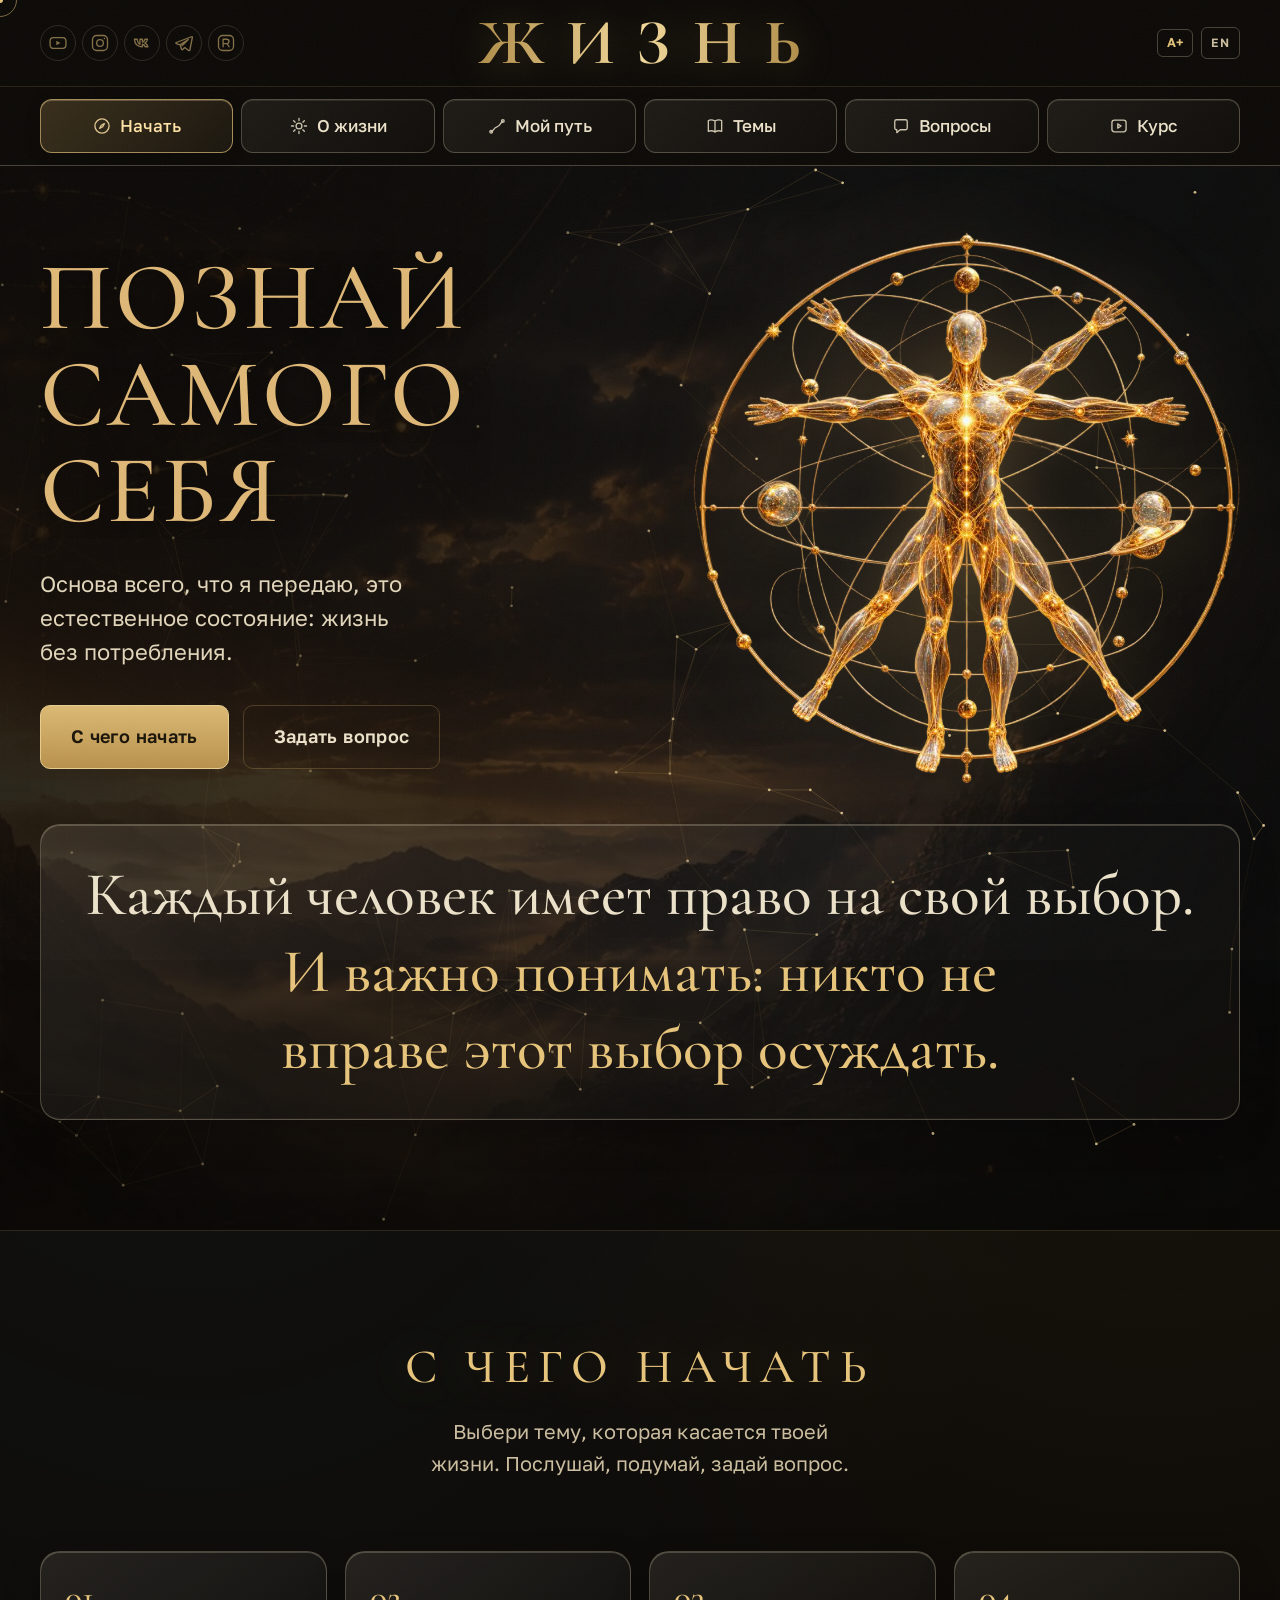
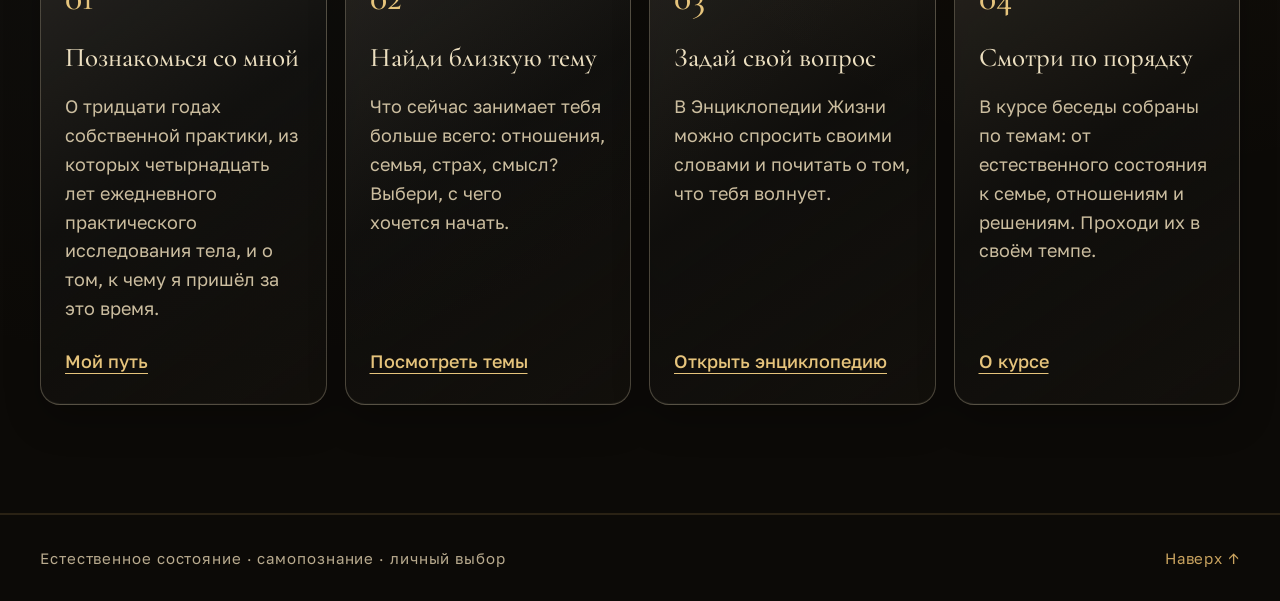
==== commit 6432eded: "Voice of Vyacheslav, short films, timeline, bottom tabs, larger text, installable site; his emphasis" ====
--- a/index.html
+++ b/index.html
@@ -1,2 +1,2 @@
-<!DOCTYPE html><html lang="ru"><head><meta charSet="utf-8"/><meta name="viewport" content="width=device-width, initial-scale=1"/><link rel="preload" as="image" imageSrcSet="/media/20260905/vitruvian-lite-420.webp 420w, /media/20260905/vitruvian-lite-960.webp 960w" imageSizes="(max-width: 780px) 80vw, 560px" fetchPriority="high"/><link rel="stylesheet" href="/_next/static/css/index.Cc6gaWjA.css" data-rsc-css-href="/_next/static/css/index.Cc6gaWjA.css" data-precedence="vite-rsc/importer-resources"/><link rel="modulepreload" fetchPriority="low" href="/_next/static/chunks/index-Bi7-qM_6.js"/><script src="/_next/static/chunks/rolldown-runtime-C60lm6uB.js" type="module" async=""></script><script src="/_next/static/chunks/framework-D_rUT4EX.js" type="module" async=""></script><script src="/_next/static/chunks/app-elements-H_Dr48wG.js" type="module" async=""></script><script src="/_next/static/chunks/hash-Cp347hhd.js" type="module" async=""></script><script src="/_next/static/chunks/record-uXSNv6cl.js" type="module" async=""></script><script src="/_next/static/chunks/app-rsc-cache-busting-COCZskoQ.js" type="module" async=""></script><script src="/_next/static/chunks/app-rsc-render-mode-CvTCGruk.js" type="module" async=""></script><script src="/_next/static/chunks/headers-C_MtfdF4.js" type="module" async=""></script><script src="/_next/static/chunks/protocol-headers-B9-bVeat.js" type="module" async=""></script><script src="/_next/static/chunks/deployment-id-DFhHa9wO.js" type="module" async=""></script><script src="/_next/static/chunks/navigation-errors-D5LMQqDL.js" type="module" async=""></script><link rel="modulepreload" href="/_next/static/chunks/layout-segment-context-CBZZYwo_.js" crossorigin=""/><link rel="modulepreload" href="/_next/static/chunks/site-DTzCOkhj.js" crossorigin=""/><title>Познай самого себя · Естественное состояние</title><meta name="description" content="Вячеслав Тимошенко: тридцать лет практики естественного состояния. Тело, привычки, семья и собственный выбор. Энциклопедия Жизни и курс."/><meta name="robots" content="index, follow"/><meta property="og:title" content="Познай самого себя · Естественное состояние"/><meta property="og:description" content="Вячеслав Тимошенко: тридцать лет практики естественного состояния. Тело, привычки, семья и собственный выбор. Энциклопедия Жизни и курс."/><meta property="og:url" content="https://vyhod-iz-matricy.pages.dev"/><meta property="og:site_name" content="Познай самого себя"/><meta property="og:type" content="website"/><meta property="og:locale" content="ru_RU"/><meta property="og:image" content="https://vyhod-iz-matricy.pages.dev/og-1200x630.jpg"/><meta property="og:image:width" content="1200"/><meta property="og:image:height" content="630"/><meta property="og:image:alt" content="Вячеслав Тимошенко"/><meta name="twitter:card" content="summary_large_image"/><meta name="twitter:title" content="Познай самого себя · Естественное состояние"/><meta name="twitter:description" content="Вячеслав Тимошенко: тридцать лет практики естественного состояния. Тело, привычки, семья и собственный выбор. Энциклопедия Жизни и курс."/><meta name="twitter:image" content="https://vyhod-iz-matricy.pages.dev/og-1200x630.jpg"/><link rel="icon" href="/favicon.svg" type="image/svg+xml"/><link rel="apple-touch-icon" href="/apple-touch-icon.png" type="image/png" sizes="180x180"/><link rel="canonical" href="https://vyhod-iz-matricy.pages.dev"/><link rel="alternate" hrefLang="ru" href="https://vyhod-iz-matricy.pages.dev"/><link rel="alternate" hrefLang="en" href="https://vyhod-iz-matricy.pages.dev/en/"/><meta name="theme-color" content="#0c0a07"/><script>Object.assign(((self[Symbol.for("vinext.navigationRuntime")]??={bootstrap:{routeManifest:null},functions:{}}).bootstrap.rsc??={rsc:[]}),{params:{},nav:{"pathname":"/","searchParams":[]}})</script><link rel="modulepreload" href="/_next/static/chunks/index-Bi7-qM_6.js" />
-</head><body><main lang="ru"><div class="progress" aria-hidden="true"></div><div class="spotlight" aria-hidden="true"></div><div class="cursor-dot" aria-hidden="true"></div><div class="cursor-ring" aria-hidden="true"></div><script type="application/ld+json">{"@context":"https://schema.org","@type":"WebSite","name":"Вячеслав Тимошенко","url":"https://vyhod-iz-matricy.pages.dev/","inLanguage":"ru","author":{"@type":"Person","name":"Вячеслав Тимошенко"},"description":"Вячеслав Тимошенко: тридцать лет практики естественного состояния. Тело, привычки, семья и собственный выбор."}</script><nav class="nav-glass" aria-label="Навигация"><div class="nav shell"><ul class="social" aria-label="Мы в соцсетях"><li><span class="social-soon" aria-label="YouTube, скоро" title="YouTube · скоро"><svg viewBox="0 0 24 24" width="20" height="20" fill="none" stroke="currentColor" stroke-width="1.6" stroke-linecap="round" stroke-linejoin="round" aria-hidden="true"><rect x="2.5" y="5.5" width="19" height="13" rx="4"></rect><path d="M10 9.2v5.6l4.8-2.8z" fill="currentColor" stroke="none"></path></svg></span></li><li><span class="social-soon" aria-label="Instagram, скоро" title="Instagram · скоро"><svg viewBox="0 0 24 24" width="20" height="20" fill="none" stroke="currentColor" stroke-width="1.6" stroke-linecap="round" stroke-linejoin="round" aria-hidden="true"><rect x="3" y="3" width="18" height="18" rx="5"></rect><circle cx="12" cy="12" r="4"></circle><circle cx="17.3" cy="6.7" r=".9" fill="currentColor" stroke="none"></circle></svg></span></li><li><span class="social-soon" aria-label="ВКонтакте, скоро" title="ВКонтакте · скоро"><svg viewBox="0 0 24 24" width="20" height="20" fill="none" stroke="currentColor" stroke-width="1.6" stroke-linecap="round" stroke-linejoin="round" aria-hidden="true"><path d="M3 7.5h3.2c.6 3.4 2 5.6 3.3 6V7.5h3v3.4c1.3-.1 2.6-1.6 3.1-3.4h3c-.4 2.2-2 3.9-3.1 4.6 1.1.5 2.9 1.9 3.6 4.4h-3.3c-.6-1.6-1.9-2.9-3.3-3v3h-.4C6.3 16.5 3.3 13.2 3 7.5z"></path></svg></span></li><li><span class="social-soon" aria-label="Telegram, скоро" title="Telegram · скоро"><svg viewBox="0 0 24 24" width="20" height="20" fill="none" stroke="currentColor" stroke-width="1.6" stroke-linecap="round" stroke-linejoin="round" aria-hidden="true"><path d="M21 4.5 2.8 11.4c-.9.4-.9 1.1 0 1.4l4.5 1.4 1.7 5.3c.2.6.9.8 1.4.3l2.5-2.3 4.7 3.5c.6.4 1.2.2 1.4-.6L22 5.6c.2-1-.3-1.4-1-1.1zM7.6 14l9.6-6.1-7.6 7.3"></path></svg></span></li><li><span class="social-soon" aria-label="Rutube, скоро" title="Rutube · скоро"><svg viewBox="0 0 24 24" width="20" height="20" fill="none" stroke="currentColor" stroke-width="1.6" stroke-linecap="round" stroke-linejoin="round" aria-hidden="true"><rect x="3" y="3" width="18" height="18" rx="5"></rect><path d="M8.5 16.5v-9h4.3c1.8 0 2.8 1 2.8 2.6 0 1.4-.9 2.4-2.4 2.6l2.5 3.8M8.5 12.7h4"></path></svg></span></li></ul><a class="brand-word" href="#top">ЖИЗНЬ</a><a class="lang-switch" href="/en/" hrefLang="en" title="English version">EN</a></div></nav><nav class="section-tabs" aria-label="Разделы сайта"><div class="section-tabs-inner shell"><a href="#top" class="active" aria-current="page">Начать</a><a href="#vision" class="">О жизни</a><a href="#road" class="">Мой путь</a><a href="#program" class="">Темы</a><a href="#encyclopedia" class="">Вопросы</a><a href="#buy" class="">Курс</a></div></nav><header class="hero" id="top" data-tab="start"><div class="hero-art" data-para="0.14" aria-hidden="true"></div><div class="hero-veil" aria-hidden="true"></div><canvas class="threads" aria-hidden="true"></canvas><div class="shell hero-grid"><div class="hero-copy-side reveal"><h1><span class="line"><span>Познай</span></span><span class="line"><span>самого</span></span><span class="line"><span>себя</span></span></h1><p class="hero-lead">Основа всего, что я передаю, это естественное состояние: жизнь без потребления.</p><div class="hero-actions"><a class="button button-gold" href="#start">С чего начать</a><a class="button button-line" href="https://t.me/nutrition_encyclopedia_bot" target="_blank" rel="noopener">Задать вопрос</a></div></div><figure class="emblem reveal" aria-hidden="true"><img src="/media/20260905/vitruvian-lite-960.webp" srcSet="/media/20260905/vitruvian-lite-420.webp 420w, /media/20260905/vitruvian-lite-960.webp 960w" sizes="(max-width: 780px) 80vw, 560px" alt="" width="960" height="978" fetchPriority="high" decoding="async"/></figure><aside class="hero-quote glass reveal"><p>Каждый человек имеет право на свой выбор.<!-- --> <span class="quote-emphasis">И важно понимать: никто не вправе этот выбор осуждать.</span></p></aside></div></header><section class="section" id="vision" aria-label="О человеке и жизни" data-tab="life" hidden=""><div class="shell"><header class="section-head center reveal"><h2>Человек. Опыт. Жизнь.</h2><p>Кто мы? Что значит жить в этом теле? Эти вопросы много лет занимают меня. Здесь я делюсь своим пониманием.</p></header><aside class="pillar glass reveal reader-note" aria-label="Если ты читаешь эти строки"><h3>Если ты читаешь эти строки</h3><p>Раз ты здесь, значит, что-то в привычной жизни уже кажется тебе не тем. После плотной еды тяжело, сил не хватает, без кофе день не начинается. Это первые сигналы. Я никого не уговариваю и не тороплю. Здесь собрано то, к чему я пришёл сам, а как жить, решаешь ты.</p></aside><div class="pillar-grid"><article class="pillar glass reveal"><h3>Естественное состояние</h3><p>Основа всего, о чём я говорю. Так я называю жизнь без еды и воды. Из неё вырастает моё понимание тела, человека и духовного развития.</p></article><article class="pillar glass reveal"><h3>Человек и тело</h3><p>Я понимаю человека как душу, как жизнь. Тело для меня является формой, в которой мы здесь живём. Мне важно узнавать его возможности и бережно относиться к нему.</p></article><article class="pillar glass reveal"><h3>Тридцать лет поиска</h3><p>Я посвятил этому около тридцати лет. Четырнадцать из них ежедневно исследовал собственное тело. Здесь рассказываю о том, через что прошёл сам.</p></article><article class="pillar glass reveal"><h3>Шаг за шагом</h3><p>Хочу передать свой опыт последовательно. Чтобы отдельные беседы складывались в понимание, а у тебя было время обдумать услышанное и задать вопросы.</p></article></div><p class="section-caption reveal"><a href="#author-position">Как я понимаю жизнь</a> · <a href="#road">Мой путь</a></p></div></section><section class="section" id="start" aria-label="С чего начать" data-tab="start"><div class="shell"><header class="section-head center reveal"><h2>С чего начать</h2><p>Выбери тему, которая касается твоей жизни. Послушай, подумай, задай вопрос.</p></header><ol class="start-grid"><li class="start-card glass reveal"><span class="step-number" aria-hidden="true">0<!-- -->1</span><h3>Познакомься со мной</h3><p>О тридцати годах собственной практики, из которых четырнадцать лет ежедневного практического исследования тела, и о том, к чему я пришёл за это время.</p><a href="#road">Мой путь</a></li><li class="start-card glass reveal"><span class="step-number" aria-hidden="true">0<!-- -->2</span><h3>Найди близкую тему</h3><p>Что сейчас занимает тебя больше всего: отношения, семья, страх, смысл? Выбери, с чего хочется начать.</p><a href="#program">Посмотреть темы</a></li><li class="start-card glass reveal"><span class="step-number" aria-hidden="true">0<!-- -->3</span><h3>Задай свой вопрос</h3><p>В Энциклопедии Жизни можно спросить своими словами и почитать о том, что тебя волнует.</p><a href="https://t.me/nutrition_encyclopedia_bot" target="_blank" rel="noopener">Открыть энциклопедию</a></li><li class="start-card glass reveal"><span class="step-number" aria-hidden="true">0<!-- -->4</span><h3>Смотри по порядку</h3><p>В курсе беседы собраны по темам: от естественного состояния к семье, отношениям и решениям. Проходи их в своём темпе.</p><a href="#buy">О курсе</a></li></ol></div></section><section class="section" id="encyclopedia" aria-label="Энциклопедия Жизни" data-tab="questions" hidden=""><div class="shell"><div class="encyclopedia-card glass reveal"><div><p class="hero-kicker">Вопросы в Telegram</p><h2>Энциклопедия Жизни</h2><p>О человеке, теле, привычках и выборе. Читай по темам или напиши, что тебя волнует. Бот поможет найти ответ в беседах и текстах.</p><p class="encyclopedia-facts">Читать темы можно без ограничений. Первые 10 вопросов своими словами бесплатны.</p></div><a class="button button-gold" href="https://t.me/nutrition_encyclopedia_bot" target="_blank" rel="noopener">Задать вопрос в Telegram</a></div></div></section><section class="section" id="author-position" aria-label="Как я понимаю жизнь" data-tab="life" hidden=""><div class="shell"><header class="section-head center reveal"><h2>Как я понимаю жизнь</h2><p>Я рассказываю о том, к чему пришёл за годы собственного поиска. Твой выбор остаётся за тобой.</p></header><div class="position-list reveal"><details class="position-item glass"><summary>Человек и тело</summary><p>Для меня человек является душой, жизнью. Тело является формой, через которую мы проживаем свой опыт. Поэтому самопознание для меня связано и с внутренней жизнью, и с отношением к своему телу.</p></details><details class="position-item glass"><summary>Естественное состояние</summary><p>Я знаю и утверждаю: человеку не нужна еда. Жить на еде можно, но за это приходится платить. Естественное состояние: это жизнь без еды и без воды. Его я связываю с духовным развитием.</p></details><details class="position-item glass"><summary>Длительность жизни</summary><p>Я знаю, что возможности человека гораздо шире привычных представлений. В потреблении человек может прожить до ста пятидесяти, двухсот лет. Без потребления можно жить триста, пятьсот, тысячу лет и уйти самому, когда сам решишь.</p></details><details class="position-item glass"><summary>Возможности мозга</summary><p>Говоря о возможностях человека, я сравнивал 1–2% с 5–7% и говорил о полном раскрытии мозга. Так я показываю, сколько в нас ещё не раскрыто.</p></details><details class="position-item glass"><summary>Духовное развитие</summary><p>Я связываю развитие человека с душой и Творцом. Для меня это касается всей жизни: мыслей, поступков, привычек и отношения к людям.</p></details><details class="position-item glass"><summary>Тело как проводник света</summary><p>Когда человек живёт в естественном состоянии, его тело становится проводником света и энергии. Через него проходит свет Творца. Такое тело легко притягивает энергию, а вместе с ней и всё нужное в материальной жизни.</p></details></div></div></section><section class="section road-section" id="road" data-spotlight="1" aria-label="Мой путь" data-tab="path" hidden=""><div class="shell"><header class="section-head reveal"><h2>Мой путь</h2><p>Тридцать лет собственной практики, из которых четырнадцать лет ежедневного практического исследования тела. Здесь я рассказываю, к чему пришёл и что хочу передать.</p></header><figure class="portrait reveal"><img class="reveal-img" src="/media/20261009/portrait-810.webp" srcSet="/media/20261009/portrait-480.webp 480w, /media/20261009/portrait-810.webp 810w" sizes="(max-width: 780px) min(70vw, 340px), 360px" alt="Вячеслав Тимошенко" width="810" height="1080" loading="lazy" decoding="async"/><figcaption><span>Вячеслав Тимошенко</span>автор проекта</figcaption></figure><dl class="path-facts glass reveal"><div><dt>30 лет</dt><dd>собственной практики</dd></div><div><dt>14 лет</dt><dd>ежедневного исследования тела</dd></div></dl><div class="path-chapters"><article class="path-chapter glass reveal"><h3>Проверять на себе</h3><p>Я посвятил собственной практике тридцать лет. Четырнадцать из них ежедневно исследовал своё тело. Сначала это было моё личное развитие, а потом всё это перешло в личное исследование для человечества. Меня это так заинтересовало, что я стал сам изучать себя, чтобы потом передать это людям.</p></article><article class="path-chapter glass reveal"><h3>Человек и тело</h3><p>Для меня человек не сводится к телу. Я понимаю человека как душу, как жизнь, а тело как форму, в которой мы здесь находимся. Из этого понимания вырос мой интерес к самопознанию и возможностям тела.</p></article><article class="path-chapter glass reveal"><h3>Естественное состояние</h3><p>Так я называю жизнь без потребления пищи и воды. Я знаю и утверждаю: человеку не нужна еда. Жить на еде можно, но за это приходится платить. Для меня этот вопрос связан с телом, привычками и духовным развитием.</p></article><article class="path-chapter glass reveal"><h3>Передать то, что прожил</h3><p>За эти годы осталось много записей: беседы, голосовые сообщения, тексты и видео. Сейчас я собираю свой опыт по темам и по порядку. Чтобы ты мог начать с понятного вопроса, послушать, обдумать и постепенно разобраться глубже.</p></article></div><aside class="path-choice glass reveal" id="stop" aria-label="Право на свой выбор"><h3>Твой выбор остаётся за тобой</h3><p>Я не ставлю себя выше другого человека. Нет ни одного человека, который был бы выше или ниже другого. У всех нас одинаковые возможности и ресурсы, заложенные ещё до нашего рождения. У каждого свой путь и право выбирать, как жить. Я делюсь тем, что прошёл сам.</p><div class="path-links"><a href="https://t.me/nutrition_encyclopedia_bot" target="_blank" rel="noopener">Задать вопрос</a></div></aside></div></section><section class="section" id="pillars" aria-label="Четыре опоры" data-tab="life" hidden=""><div class="shell"><header class="section-head center reveal"><h2>Четыре опоры</h2><p>То, к чему я возвращаюсь в своих решениях и поступках.</p></header><div class="pillar-grid"><article class="pillar glass reveal"><h3>Замечать себя</h3><p>Что ты выбираешь сам, а что делаешь по привычке? Начни с простых наблюдений за своим днём.</p></article><article class="pillar glass reveal"><h3>Отвечать за свой выбор</h3><p>У каждого решения есть продолжение. Мне важно понимать, к чему ведут мои поступки.</p></article><article class="pillar glass reveal"><h3>Понимать через опыт</h3><p>Я наблюдал, пробовал, ошибался и снова искал. Так постепенно складывалось моё понимание жизни.</p></article><article class="pillar glass reveal"><h3>Уважать другого</h3><p>Нельзя ставить себя выше другого человека. У каждого свой путь и право выбирать.</p></article></div></div></section><section class="section" id="program" aria-label="Программа" data-tab="topics" hidden=""><div class="shell"><header class="section-head center reveal"><h2>О чём говорим</h2><p>О том, что касается тебя каждый день. Выбирай, что сейчас ближе: смотреть, слушать или читать.</p></header><div class="program-grid"><article class="program-card glass reveal" data-tilt="1"><img class="reveal-img" src="/media/20260915/prog-video-640.webp" alt="Беседы" width="640" height="640" loading="lazy" decoding="async"/><div class="program-body"><h3>Беседы</h3><p>О том, что волнует в обычной жизни: семья, отношения, страх, деньги и смысл. Можно смотреть или слушать.</p></div></article><article class="program-card glass reveal" data-tilt="1"><img class="reveal-img" src="/media/20260915/prog-practice-640.webp" alt="Самонаблюдение" width="640" height="640" loading="lazy" decoding="async"/><div class="program-body"><h3>Самонаблюдение</h3><p>Как ты принимаешь решения? Что повторяется изо дня в день? Замечай это и возвращайся к своим вопросам.</p></div></article><article class="program-card glass reveal" data-tilt="1"><img class="reveal-img" src="/media/20260915/prog-live-640.webp" alt="Вопросы" width="640" height="640" loading="lazy" decoding="async"/><div class="program-body"><h3>Вопросы</h3><p>Что-то осталось непонятным? Напиши об этом в Энциклопедию Жизни. Начать можно с одного вопроса.</p></div></article><article class="program-card glass reveal" data-tilt="1"><img class="reveal-img" src="/media/20260915/prog-community-640.webp" alt="Свой темп" width="640" height="640" loading="lazy" decoding="async"/><div class="program-body"><h3>Свой темп</h3><p>Читай и слушай без спешки. К важной для тебя беседе можно вернуться позже.</p></div></article></div></div></section><section class="section" id="thoughts" aria-label="О пути и теле" data-tab="topics" hidden=""><div class="shell"><header class="section-head center reveal"><h2>О пути и теле</h2><p>Коротко о том, что я понял на себе. Открывай то, что откликается.</p></header><div class="position-list reveal"><details class="position-item glass"><summary>Еда как зависимость</summary><p>Я не делю еду на правильную и неправильную. Для меня любая еда держит человека в зависимости, только разной силы. Сильнее всего держит тяжёлая пища, особенно убиенные животные. Она сразу прибивает человека к земле. Сюда входит всё, что люди называют продуктами животного происхождения: даже формулу для этого придумали и повесили клише. На самом деле это мёртвая плоть. Мы становимся тем, что едим. Если мы едим мёртвое, то и сами становимся мёртвыми. Молоко животное даёт только своему ребёнку, так же как мать даёт молоко своему. Дальше держит убитое, сваренное, жареное, печёное: крупы, каши, приготовленные овощи. Это тоже мёртвая пища. Слабее держат фрукты, ещё слабее соки. Дальше выход в естественное состояние. Человек может есть, получать удовольствие и снимать этим стресс. Это его право, и за это его нельзя осуждать. Но за это он платит.</p></details><details class="position-item glass"><summary>Почему говорят: мне не подходит</summary><p>Когда человеку что-либо не нравится, мозг легко находит аргументы для возражений. Так мозг защищает себя. Чаще за этими словами стоит нежелание проходить трансформацию: перемены, связанные с перестройкой тела, работу над собой в физическом и психологическом плане, перемены во внешности. Холод, слабость, ломка привычек. Это трудно, я знаю по себе.</p></details><details class="position-item glass"><summary>Каждый на своём уровне</summary><p>Кто-то делает короткие перерывы в еде, кто-то стал вегетарианцем, кто-то сыроедом, кто-то фруктоедом. Я сам когда-то шёл через все эти пути: вегетарианство, веганство, сыроедение, фруктоедение, сокопитие. По всем этим пищевым цепочкам я проходил туда и обратно много раз. Я никого не осуждаю. Каждый стоит на своей ступени и пойдёт дальше в своё время, когда будет готов.</p></details><details class="position-item glass"><summary>Практика важнее теории</summary><p>Мир меняют практики. Те, кто прошёл всё на себе, а не изучал со стороны. На это я потратил тридцать лет жизни, из которых четырнадцать каждый день исследовал своё тело. Подходил к самой границе жизни и смерти. Поэтому говорю только о том, что проверил сам.</p></details><details class="position-item glass"><summary>Почему в начале трудно</summary><p>Когда ты становишься на путь познания самого себя и входишь в естественное состояние, люди вокруг привыкли видеть тебя другим. А перемены начинают происходить и в лице, и в теле, и во всём, и тебя самого это пугает. Особенно если ты спортсмен: в начале естественного состояния ты проиграешь любому спортсмену. Физические показатели падают, потому что тело перестраивается. Бывает слабость, вялость, голова тяжёлая. Многие говорят себе: лучше поем, посплю, и всё будет нормально. Это тоже выбор. Тот, у кого есть знания или поддержка, идёт дальше. Сегодня проходит три километра, завтра четыре, потом пять. Медленно, но с каждым днём лучше.</p></details><details class="position-item glass"><summary>Почему не бывает быстро</summary><p>Тело человека является частью природы, а природа живая, и в ней ничего не происходит быстро. Саженец не становится большим деревом за ночь. Волосы и ногти тоже не отрастают быстро: на всё нужно время. Так же и в теле, в естественном состоянии. Первый, второй, третий год идут перемены. Многие сходят с пути именно здесь: не хватает терпения переждать.</p></details><details class="position-item glass"><summary>Как обновляется тело</summary><p>Когда человек перестаёт потреблять, тело больше не тратит силы на то, чтобы принять еду и вывести её. Все системы обновляются, клетки постепенно заменяются, и в том же теле выстраивается новая форма жизни. Внутренние органы включаются полностью. Человек молодеет. Мои сверстники стареют, а я с годами всё моложе.</p></details><details class="position-item glass"><summary>Возможности без предела</summary><p>Всё вокруг устроено как фрактал. Если сможешь пройти километр, сможешь пройти и десять. Сможешь десять, сможешь и сто. Сможешь сто, сможешь и тысячу. То же самое с бегом: если можешь пробежать десять километров, сможешь и двадцать, пятьдесят, сто, тысячу. Многое зависит от подготовки, но не меньше от того, в каком состоянии ты это делаешь, в потреблении или без него.</p></details><details class="position-item glass"><summary>Что тело делает ночью</summary><p>К вечеру тело, загруженное едой за день, отключается. Ему нужен сон, потому что ночью оно разбирает всё, что человек в себя накидал. Поэтому поздним вечером на улице почти никого нет. Я в это время спокойно бегаю.</p></details><details class="position-item glass"><summary>Как еда выходит из тела</summary><p>Фрукты проходят легко. Мясо, жареная картошка, вермишель, шоколад и весь этот мусор выходят месяцами. Поэтому тем, кто пока остаётся в потреблении и не идёт дальше из-за страха или по своему выбору, я рекомендую питаться только фруктами, больше двигаться и есть не больше одного-двух раз в день.</p></details><details class="position-item glass"><summary>Почему портятся зубы</summary><p>Я проверял на себе, от чего портятся зубы. Больше всего зубы портятся от любой пищи, приготовленной на огне. Сюда же относятся молочное, сыр, яйца, рыба и мясо.</p></details><details class="position-item glass"><summary>Помидоры</summary><p>Если ты пока ешь фрукты и овощи, присмотрись к помидорам. В них меньше сахара, чем во фруктах, и есть красный цвет, который важен для тела. Ешь их сами по себе, без соли и перца.</p></details></div><p class="section-caption reveal">Хочешь спросить своими словами?<!-- --> <a href="https://t.me/nutrition_encyclopedia_bot" target="_blank" rel="noopener">Энциклопедия Жизни</a></p></div></section><section class="section" id="directions" aria-label="Направления" data-tab="topics" hidden=""><div class="shell"><header class="section-head center reveal"><h2>Направления</h2><p>Начать можно с бесед о повседневной жизни. К более глубоким вопросам возвращайся, когда почувствуешь интерес.</p></header><div class="direction-grid"><article class="direction glass reveal direction-current"><p class="direction-status">Первое направление · для тех, кто начинает</p><h3>Естественное состояние</h3><p>Естественное состояние и всё, что из него вырастает: тело, путь жизни, семья, отношения и решения. С этого можно начать знакомство.</p><a class="direction-link" href="#buy">О курсе<!-- --> <span aria-hidden="true">→</span></a></article><article class="direction glass reveal"><p class="direction-status">Второе направление · работа вглубь</p><h3>Осознанное преображение</h3><p>О привычках, дисциплине и ответственности за собственные решения. О том, как замечать себя и менять то, с чем больше не хочешь жить.</p></article><article class="direction glass reveal"><p class="direction-status">В подготовке</p><h3>Полное раскрытие</h3><p>Мои знания о возможностях человека, теле и духовном развитии. Предела человеческих возможностей не существует: ни в физическом, ни в психологическом плане, ни в творчестве. Всё зависит от твоего намерения, готовности работать над собой и от того, куда ты направляешь внимание.</p></article></div></div></section><section class="section" id="buy" aria-label="Курс" data-tab="course" hidden=""><div class="shell"><header class="section-head center reveal"><h2>Курс</h2></header><div class="buy-card glass reveal"><p class="buy-lead">Начинается с естественного состояния тела, дальше смысл, семья, отношения, страх и деньги. Короткие уроки можно смотреть с телефона или компьютера, без спешки.</p><ol class="buy-modules"><li>Естественное состояние<small>жизнь без потребления, тело, очищение, холод</small></li><li>Тело и движение<small>бег босиком, холод, испытания</small></li><li>Встреча с собой<small>моя история и первые вопросы о себе</small></li><li>Смысл и благодарность<small>сила сердца, доброта, что значит быть счастливым</small></li><li>Семья и наследие<small>дети и внуки, папина школа, что мы оставляем после себя</small></li><li>Отношения<small>мужчина и женщина, любовь и ожидания, предательство</small></li><li>Страх и решения<small>как отпустить страх и решиться</small></li><li>Деньги и достаток<small>как относиться к деньгам и богатству</small></li></ol><p class="buy-facts">78 уроков: 74 видео и 4 текста · около 6 часов</p><a class="button button-gold button-buy" href="https://t.me/The_Path_of_the_Heart_bot" target="_blank" rel="noopener">Купить курс</a><p class="buy-hint">Откроется Telegram-бот курса.</p><p class="buy-note">Можно остановиться на важной для себя мысли, вернуться к уроку и посмотреть его ещё раз.</p></div></div></section><section class="section" id="system" aria-label="Как устроена система" data-tab="course" hidden=""><div class="shell"><header class="section-head center reveal"><h2>Как устроена система</h2><p>Я практик, но одной практики мало. Нужна система, где всё изложено по порядку: с чего начать, что делать дальше, что будет происходить. Мы собираем её из моих бесед, записей и опыта, шаг за шагом.</p></header><ol class="start-grid"><li class="start-card glass reveal"><span class="step-number" aria-hidden="true">0<!-- -->1</span><h3>Знакомство</h3><p>Читаешь, смотришь, задаёшь вопросы в Энциклопедии Жизни. Проверяешь себя без спешки.</p></li><li class="start-card glass reveal"><span class="step-number" aria-hidden="true">0<!-- -->2</span><h3>Курс</h3><p>Беседы по порядку, по темам. Можно возвращаться к тому, что задело.</p></li><li class="start-card glass reveal"><span class="step-number" aria-hidden="true">0<!-- -->3</span><h3>Пространство</h3><p>Место, куда можно приехать на практику и самому прикоснуться к естественному состоянию. Время, место и условия будут объявлены отдельно.</p></li></ol></div></section><section class="section final" id="project" data-spotlight="1" aria-label="Финал" data-tab="course" hidden=""><img class="final-art" data-para="0.12" data-para-self="1" src="/media/20260915/final-trail-1536.webp" alt="" aria-hidden="true" width="1536" height="1024" loading="lazy" decoding="async"/><div class="final-veil" aria-hidden="true"></div><canvas class="threads" aria-hidden="true"></canvas><div class="shell"><h2 class="reveal"><span class="line"><span>Твой главный путь</span></span><span class="line"><span>начинается внутри.</span></span></h2><a class="button button-line reveal" href="https://t.me/nutrition_encyclopedia_bot" target="_blank" rel="noopener">Задать вопрос</a></div></section><footer class="footer"><div class="shell footer-row"><span>Естественное состояние · самопознание · личный выбор</span><a href="#top">Наверх ↑</a></div></footer></main><script type="module" src="/_next/static/chunks/index-Bi7-qM_6.js" id="_R_" async=""></script><script>((self[Symbol.for("vinext.navigationRuntime")]??={bootstrap:{routeManifest:null},functions:{}}).bootstrap.rsc??={rsc:[]}).rsc.push("0:{\"page:/\":\"$L1\",\"layout:/\":\"$L2\",\"route:/\":\"$L3\",\"__route\":\"route:/\",\"__interceptionContext\":null,\"__layoutIds\":[\"layout:/\"],\"__rootLayout\":\"/\",\"__bfcacheSegmentIdentities\":{\"layout:/\":\"[\\\"layout\\\",\\\"layout:/\\\",\\\"root-boundary:/\\\",\\\"\\\"]\",\"page:/\":\"[\\\"page\\\",\\\"page:/\\\",\\\"root-boundary:/\\\",\\\"\\\"]\"},\"__srcPage\":[\"page\"],\"__layoutFlags\":{\"layout:/\":\"s\"},\"__artifactCompatibility\":{\"schemaVersion\":1,\"graphVersion\":\"app-route-graph:1177fd80f83fa7b0\",\"deploymentVersion\":\"f843a845-372d-4a51-84e6-7350e38e20a0\",\"appElementsSchemaVersion\":1,\"rscPayloadSchemaVersion\":1,\"rootBoundaryId\":\"/\",\"renderEpoch\":null},\"__dynamicStaleTime\":0}\n")</script><script>((self[Symbol.for("vinext.navigationRuntime")]??={bootstrap:{routeManifest:null},functions:{}}).bootstrap.rsc??={rsc:[]}).rsc.push("4:I[\"88664c582e82\",[],\"Children\",1]\n")</script><script>((self[Symbol.for("vinext.navigationRuntime")]??={bootstrap:{routeManifest:null},functions:{}}).bootstrap.rsc??={rsc:[]}).rsc.push("5:I[\"89e04654e283\",[],\"GlobalErrorBoundary\",1]\n")</script><script>((self[Symbol.for("vinext.navigationRuntime")]??={bootstrap:{routeManifest:null},functions:{}}).bootstrap.rsc??={rsc:[]}).rsc.push("6:I[\"516dba86d6f6\",[],\"default\",1]\n")</script><script>((self[Symbol.for("vinext.navigationRuntime")]??={bootstrap:{routeManifest:null},functions:{}}).bootstrap.rsc??={rsc:[]}).rsc.push("7:I[\"89e04654e283\",[],\"ErrorBoundary\",1]\n")</script><script>((self[Symbol.for("vinext.navigationRuntime")]??={bootstrap:{routeManifest:null},functions:{}}).bootstrap.rsc??={rsc:[]}).rsc.push("8:I[\"4c81dbf4bedb\",[],\"LayoutSegmentProvider\",1]\n")</script><script>((self[Symbol.for("vinext.navigationRuntime")]??={bootstrap:{routeManifest:null},functions:{}}).bootstrap.rsc??={rsc:[]}).rsc.push("9:I[\"88664c582e82\",[],\"Slot\",1]\n")</script><script>((self[Symbol.for("vinext.navigationRuntime")]??={bootstrap:{routeManifest:null},functions:{}}).bootstrap.rsc??={rsc:[]}).rsc.push("a:I[\"89e04654e283\",[],\"NotFoundBoundary\",1]\n")</script><script>((self[Symbol.for("vinext.navigationRuntime")]??={bootstrap:{routeManifest:null},functions:{}}).bootstrap.rsc??={rsc:[]}).rsc.push("b:I[\"c2747888630f\",[],\"default\",1]\n")</script><script>((self[Symbol.for("vinext.navigationRuntime")]??={bootstrap:{routeManifest:null},functions:{}}).bootstrap.rsc??={rsc:[]}).rsc.push(":HL[\"/_next/static/css/index.Cc6gaWjA.css\",\"style\"     ]\n")</script><script>((self[Symbol.for("vinext.navigationRuntime")]??={bootstrap:{routeManifest:null},functions:{}}).bootstrap.rsc??={rsc:[]}).rsc.push("2:[[[\"$\",\"link\",\"css:/_next/static/css/index.Cc6gaWjA.css\",{\"rel\":\"stylesheet\",\"precedence\":\"vite-rsc/importer-resources\",\"href\":\"/_next/static/css/index.Cc6gaWjA.css\",\"data-rsc-css-href\":\"/_next/static/css/index.Cc6gaWjA.css\"}],\"$undefined\"],[\"$\",\"html\",null,{\"lang\":\"ru\",\"children\":[\"$\",\"body\",null,{\"children\":[\"$\",\"$L4\",null,{}]}]}]]\n")</script><script>((self[Symbol.for("vinext.navigationRuntime")]??={bootstrap:{routeManifest:null},functions:{}}).bootstrap.rsc??={rsc:[]}).rsc.push("3:[[[\"$\",\"meta\",null,{\"charSet\":\"utf-8\"}],[[\"$\",\"title\",\"0\",{\"children\":\"Познай самого себя · Естественное состояние\"}],[\"$\",\"meta\",\"1\",{\"name\":\"description\",\"content\":\"Вячеслав Тимошенко: тридцать лет практики естественного состояния. Тело, привычки, семья и собственный выбор. Энциклопедия Жизни и курс.\"}],[\"$\",\"meta\",\"2\",{\"name\":\"robots\",\"content\":\"index, follow\"}],[\"$\",\"meta\",\"3\",{\"property\":\"og:title\",\"content\":\"Познай самого себя · Естественное состояние\"}],[\"$\",\"meta\",\"4\",{\"property\":\"og:description\",\"content\":\"Вячеслав Тимошенко: тридцать лет практики естественного состояния. Тело, привычки, семья и собственный выбор. Энциклопедия Жизни и курс.\"}],[\"$\",\"meta\",\"5\",{\"property\":\"og:url\",\"content\":\"https://vyhod-iz-matricy.pages.dev\"}],[\"$\",\"meta\",\"6\",{\"property\":\"og:site_name\",\"content\":\"Познай самого себя\"}],[\"$\",\"meta\",\"7\",{\"property\":\"og:type\",\"content\":\"website\"}],[\"$\",\"meta\",\"8\",{\"property\":\"og:locale\",\"content\":\"ru_RU\"}],[\"$\",\"meta\",\"9\",{\"property\":\"og:image\",\"content\":\"https://vyhod-iz-matricy.pages.dev/og-1200x630.jpg\"}],[\"$\",\"meta\",\"10\",{\"property\":\"og:image:width\",\"content\":\"1200\"}],[\"$\",\"meta\",\"11\",{\"property\":\"og:image:height\",\"content\":\"630\"}],[\"$\",\"meta\",\"12\",{\"property\":\"og:image:alt\",\"content\":\"Вячеслав Тимошенко\"}],[\"$\",\"meta\",\"13\",{\"name\":\"twitter:card\",\"content\":\"summary_large_image\"}],[\"$\",\"meta\",\"14\",{\"name\":\"twitter:title\",\"content\":\"Познай самого себя · Естественное состояние\"}],[\"$\",\"meta\",\"15\",{\"name\":\"twitter:description\",\"content\":\"Вячеслав Тимошенко: тридцать лет практики естественного состояния. Тело, привычки, семья и собственный выбор. Энциклопедия Жизни и курс.\"}],[\"$\",\"meta\",\"16\",{\"name\":\"twitter:image\",\"content\":\"https://vyhod-iz-matricy.pages.dev/og-1200x630.jpg\"}],[\"$\",\"link\",\"17\",{\"data-vinext-streamed-icon\":\"$undefined\",\"rel\":\"icon\",\"href\":\"/favicon.svg\",\"type\":\"image/svg+xml\",\"sizes\":\"$undefined\",\"color\":\"$undefined\",\"media\":\"$undefined\",\"fetchPriority\":\"$undefined\"}],[\"$\",\"link\",\"18\",{\"data-vinext-streamed-icon\":\"$undefined\",\"rel\":\"apple-touch-icon\",\"href\":\"/apple-touch-icon.png\",\"type\":\"image/png\",\"sizes\":\"180x180\",\"color\":\"$undefined\",\"media\":\"$undefined\",\"fetchPriority\":\"$undefined\"}],[\"$\",\"link\",\"19\",{\"rel\":\"canonical\",\"href\":\"https://vyhod-iz-matricy.pages.dev\"}],[\"$\",\"link\",\"20\",{\"rel\":\"alternate\",\"hrefLang\":\"ru\",\"href\":\"https://vyhod-iz-matricy.pages.dev\"}],[\"$\",\"link\",\"21\",{\"rel\":\"alternate\",\"hrefLang\":\"en\",\"href\":\"https://vyhod-iz-matricy.pages.dev/en/\"}]],[[\"$\",\"meta\",\"0\",{\"name\":\"viewport\",\"content\":\"width=device-width, initial-scale=1\"}],[\"$\",\"meta\",\"1\",{\"name\":\"theme-color\",\"content\":\"#0c0a07\"}]]],[\"$\",\"$L5\",null,{\"fallback\":\"$6\",\"children\":[\"$\",\"$L7\",null,{\"fallback\":\"$6\",\"children\":[\"$\",\"$L8\",null,{\"providerId\":\"layout:/\",\"segmentMap\":{\"children\":[]},\"children\":[\"$\",\"$L9\",null,{\"id\":\"layout:/\",\"parallelSlots\":\"$undefined\",\"children\":[\"$\",\"$La\",null,{\"resetKey\":\"\",\"fallback\":[\"$\",\"main\",null,{\"style\":{\"minHeight\":\"100svh\",\"display\":\"grid\",\"placeItems\":\"center\",\"background\":\"#f4efe4\",\"color\":\"#211c14\",\"textAlign\":\"center\",\"padding\":\"24px\"},\"children\":[\"$\",\"div\",null,{\"children\":[[\"$\",\"p\",null,{\"style\":{\"color\":\"#a8482a\",\"fontSize\":\"10px\",\"fontWeight\":600,\"letterSpacing\":\".16em\",\"textTransform\":\"uppercase\",\"margin\":0},\"children\":\"Страница не найдена\"}],[\"$\",\"h1\",null,{\"style\":{\"fontFamily\":\"Prata, Georgia, 'Times New Roman', serif\",\"fontWeight\":400,\"fontSize\":\"clamp(40px, 8vw, 84px)\",\"letterSpacing\":\"-.02em\",\"margin\":\"22px 0 0\",\"lineHeight\":1.05},\"children\":\"Здесь дороги нет.\"}],[\"$\",\"p\",null,{\"style\":{\"color\":\"#5f5847\",\"margin\":\"26px auto 0\",\"maxWidth\":\"380px\",\"lineHeight\":1.6},\"children\":\"Такой страницы на сайте нет. Вернитесь на дорогу и продолжите оттуда.\"}],[\"$\",\"$Lb\",null,{\"href\":\"/\",\"style\":{\"display\":\"inline-flex\",\"alignItems\":\"center\",\"gap\":\"20px\",\"marginTop\":\"34px\",\"padding\":\"15px 20px\",\"background\":\"#211c14\",\"color\":\"#f4efe4\",\"fontSize\":\"10px\",\"fontWeight\":600,\"letterSpacing\":\".14em\",\"textTransform\":\"uppercase\",\"textDecoration\":\"none\"},\"children\":[\"На дорогу \",[\"$\",\"i\",null,{\"style\":{\"fontSize\":\"16px\",\"fontStyle\":\"normal\"},\"children\":\"←\"}]]}]]}]}],\"children\":[\"$\",\"$La\",null,{\"resetKey\":\"\",\"fallback\":[\"$\",\"main\",null,{\"style\":{\"minHeight\":\"100svh\",\"display\":\"grid\",\"placeItems\":\"center\",\"background\":\"#f4efe4\",\"color\":\"#211c14\",\"textAlign\":\"center\",\"padding\":\"24px\"},\"children\":[\"$\",\"div\",null,{\"children\":[[\"$\",\"p\",null,{\"style\":{\"color\":\"#a8482a\",\"fontSize\":\"10px\",\"fontWeight\":600,\"letterSpacing\":\".16em\",\"textTransform\":\"uppercase\",\"margin\":0},\"children\":\"Страница не найдена\"}],[\"$\",\"h1\",null,{\"style\":{\"fontFamily\":\"Prata, Georgia, 'Times New Roman', serif\",\"fontWeight\":400,\"fontSize\":\"clamp(40px, 8vw, 84px)\",\"letterSpacing\":\"-.02em\",\"margin\":\"22px 0 0\",\"lineHeight\":1.05},\"children\":\"Здесь дороги нет.\"}],\"$Lc\",\"$Ld\"]}]}],\"children\":\"$Le\"}]}]}]}]}]}],null,null]\n")</script><script>((self[Symbol.for("vinext.navigationRuntime")]??={bootstrap:{routeManifest:null},functions:{}}).bootstrap.rsc??={rsc:[]}).rsc.push("f:I[\"b5e1778f2eff\",[],\"AppRouterScrollTarget\",1]\n")</script><script>((self[Symbol.for("vinext.navigationRuntime")]??={bootstrap:{routeManifest:null},functions:{}}).bootstrap.rsc??={rsc:[]}).rsc.push("10:I[\"89e04654e283\",[],\"RedirectBoundary\",1]\n")</script><script>((self[Symbol.for("vinext.navigationRuntime")]??={bootstrap:{routeManifest:null},functions:{}}).bootstrap.rsc??={rsc:[]}).rsc.push("c:[\"$\",\"p\",null,{\"style\":{\"color\":\"#5f5847\",\"margin\":\"26px auto 0\",\"maxWidth\":\"380px\",\"lineHeight\":1.6},\"children\":\"Такой страницы на сайте нет. Вернитесь на дорогу и продолжите оттуда.\"}]\n")</script><script>((self[Symbol.for("vinext.navigationRuntime")]??={bootstrap:{routeManifest:null},functions:{}}).bootstrap.rsc??={rsc:[]}).rsc.push("d:[\"$\",\"$Lb\",null,{\"href\":\"/\",\"style\":{\"display\":\"inline-flex\",\"alignItems\":\"center\",\"gap\":\"20px\",\"marginTop\":\"34px\",\"padding\":\"15px 20px\",\"background\":\"#211c14\",\"color\":\"#f4efe4\",\"fontSize\":\"10px\",\"fontWeight\":600,\"letterSpacing\":\".14em\",\"textTransform\":\"uppercase\",\"textDecoration\":\"none\"},\"children\":[\"На дорогу \",[\"$\",\"i\",null,{\"style\":{\"fontSize\":\"16px\",\"fontStyle\":\"normal\"},\"children\":\"←\"}]]}]\n")</script><script>((self[Symbol.for("vinext.navigationRuntime")]??={bootstrap:{routeManifest:null},functions:{}}).bootstrap.rsc??={rsc:[]}).rsc.push("e:[\"$\",\"$Lf\",null,{\"children\":[\"$\",\"$L10\",null,{\"children\":[[\"$\",\"$L8\",null,{\"providerId\":\"page:/\",\"segmentMap\":{\"children\":[\"__PAGE__\"]},\"children\":[\"$\",\"$L9\",null,{\"id\":\"page:/\"}]}],null]}]}]\n")</script><script>((self[Symbol.for("vinext.navigationRuntime")]??={bootstrap:{routeManifest:null},functions:{}}).bootstrap.rsc??={rsc:[]}).rsc.push("11:I[\"b85b39017127\",[],\"Site\",1]\n")</script><script>((self[Symbol.for("vinext.navigationRuntime")]??={bootstrap:{routeManifest:null},functions:{}}).bootstrap.rsc??={rsc:[]}).rsc.push("1:[\"$\",\"$L11\",null,{\"c\":{\"lang\":\"ru\",\"home\":\"/\",\"other\":{\"href\":\"/en/\",\"label\":\"EN\",\"title\":\"English version\"},\"encyclopediaHref\":\"https://t.me/nutrition_encyclopedia_bot\",\"buyHref\":\"https://t.me/The_Path_of_the_Heart_bot\",\"price\":\"\",\"wordmark\":\"ЖИЗНЬ\",\"social\":{\"label\":\"Мы в соцсетях\",\"soon\":\"скоро\",\"items\":[{\"id\":\"youtube\",\"name\":\"YouTube\",\"href\":\"\"},{\"id\":\"instagram\",\"name\":\"Instagram\",\"href\":\"\"},{\"id\":\"vk\",\"name\":\"ВКонтакте\",\"href\":\"\"},{\"id\":\"telegram\",\"name\":\"Telegram\",\"href\":\"\"},{\"id\":\"rutube\",\"name\":\"Rutube\",\"href\":\"\"}]},\"nav\":\"Навигация\",\"sections\":\"Разделы сайта\",\"tabs\":{\"start\":\"Начать\",\"life\":\"О жизни\",\"path\":\"Мой путь\",\"topics\":\"Темы\",\"questions\":\"Вопросы\",\"course\":\"Курс\"},\"ld\":{\"name\":\"Вячеслав Тимошенко\",\"description\":\"Вячеслав Тимошенко: тридцать лет практики естественного состояния. Тело, привычки, семья и собственный выбор.\"},\"hero\":{\"lines\":[\"Познай\",\"самого\",\"себя\"],\"lead\":\"Основа всего, что я передаю, это естественное состояние: жизнь без потребления.\",\"start\":\"С чего начать\",\"ask\":\"Задать вопрос\",\"quote\":[\"Каждый человек имеет право на свой выбор.\",\"И важно понимать: никто не вправе этот выбор осуждать.\"]},\"vision\":{\"label\":\"О человеке и жизни\",\"title\":\"Человек. Опыт. Жизнь.\",\"lead\":\"Кто мы? Что значит жить в этом теле? Эти вопросы много лет занимают меня. Здесь я делюсь своим пониманием.\",\"reader\":[\"Если ты читаешь эти строки\",\"Раз ты здесь, значит, что-то в привычной жизни уже кажется тебе не тем. После плотной еды тяжело, сил не хватает, без кофе день не начинается. Это первые сигналы. Я никого не уговариваю и не тороплю. Здесь собрано то, к чему я пришёл сам, а как жить, решаешь ты.\"],\"foundations\":[[\"Естественное состояние\",\"Основа всего, о чём я говорю. Так я называю жизнь без еды и воды. Из неё вырастает моё понимание тела, человека и духовного развития.\"],[\"Человек и тело\",\"Я понимаю человека как душу, как жизнь. Тело для меня является формой, в которой мы здесь живём. Мне важно узнавать его возможности и бережно относиться к нему.\"],[\"Тридцать лет поиска\",\"Я посвятил этому около тридцати лет. Четырнадцать из них ежедневно исследовал собственное тело. Здесь рассказываю о том, через что прошёл сам.\"],[\"Шаг за шагом\",\"Хочу передать свой опыт последовательно. Чтобы отдельные беседы складывались в понимание, а у тебя было время обдумать услышанное и задать вопросы.\"]],\"links\":[\"Как я понимаю жизнь\",\"Мой путь\"]},\"start\":{\"label\":\"С чего начать\",\"title\":\"С чего начать\",\"lead\":\"Выбери тему, которая касается твоей жизни. Послушай, подумай, задай вопрос.\",\"steps\":[{\"title\":\"Познакомься со мной\",\"text\":\"О тридцати годах собственной практики, из которых четырнадцать лет ежедневного практического исследования тела, и о том, к чему я пришёл за это время.\",\"href\":\"#road\",\"label\":\"Мой путь\"},{\"title\":\"Найди близкую тему\",\"text\":\"Что сейчас занимает тебя больше всего: отношения, семья, страх, смысл? Выбери, с чего хочется начать.\",\"href\":\"#program\",\"label\":\"Посмотреть темы\"},{\"title\":\"Задай свой вопрос\",\"text\":\"В Энциклопедии Жизни можно спросить своими словами и почитать о том, что тебя волнует.\",\"href\":\"https://t.me/nutrition_encyclopedia_bot\",\"label\":\"Открыть энциклопедию\"},{\"title\":\"Смотри по порядку\",\"text\":\"В курсе беседы собраны по темам: от естественного состояния к семье, отношениям и решениям. Проходи их в своём темпе.\",\"href\":\"#buy\",\"label\":\"О курсе\"}]},\"encyclopedia\":{\"label\":\"Энциклопедия Жизни\",\"kicker\":\"Вопросы в Telegram\",\"title\":\"Энциклопедия Жизни\",\"text\":\"О человеке, теле, привычках и выборе. Читай по темам или напиши, что тебя волнует. Бот поможет найти ответ в беседах и текстах.\",\"facts\":\"Читать темы можно без ограничений. Первые 10 вопросов своими словами бесплатны.\",\"button\":\"Задать вопрос в Telegram\"},\"position\":{\"label\":\"Как я понимаю жизнь\",\"title\":\"Как я понимаю жизнь\",\"lead\":\"Я рассказываю о том, к чему пришёл за годы собственного поиска. Твой выбор остаётся за тобой.\",\"items\":[[\"Человек и тело\",\"Для меня человек является душой, жизнью. Тело является формой, через которую мы проживаем свой опыт. Поэтому самопознание для меня связано и с внутренней жизнью, и с отношением к своему телу.\"],[\"Естественное состояние\",\"Я знаю и утверждаю: человеку не нужна еда. Жить на еде можно, но за это приходится платить. Естественное состояние: это жизнь без еды и без воды. Его я связываю с духовным развитием.\"],[\"Длительность жизни\",\"Я знаю, что возможности человека гораздо шире привычных представлений. В потреблении человек может прожить до ста пятидесяти, двухсот лет. Без потребления можно жить триста, пятьсот, тысячу лет и уйти самому, когда сам решишь.\"],[\"Возможности мозга\",\"Говоря о возможностях человека, я сравнивал 1–2% с 5–7% и говорил о полном раскрытии мозга. Так я показываю, сколько в нас ещё не раскрыто.\"],[\"Духовное развитие\",\"Я связываю развитие человека с душой и Творцом. Для меня это касается всей жизни: мыслей, поступков, привычек и отношения к людям.\"],[\"Тело как проводник света\",\"Когда человек живёт в естественном состоянии, его тело становится проводником света и энергии. Через него проходит свет Творца. Такое тело легко притягивает энергию, а вместе с ней и всё нужное в материальной жизни.\"]]},\"road\":{\"label\":\"Мой путь\",\"title\":\"Мой путь\",\"lead\":\"Тридцать лет собственной практики, из которых четырнадцать лет ежедневного практического исследования тела. Здесь я рассказываю, к чему пришёл и что хочу передать.\",\"portrait\":{\"alt\":\"Вячеслав Тимошенко\",\"name\":\"Вячеслав Тимошенко\",\"role\":\"автор проекта\"},\"facts\":[[\"30 лет\",\"собственной практики\"],[\"14 лет\",\"ежедневного исследования тела\"]],\"chapters\":[[\"Проверять на себе\",\"Я посвятил собственной практике тридцать лет. Четырнадцать из них ежедневно исследовал своё тело. Сначала это было моё личное развитие, а потом всё это перешло в личное исследование для человечества. Меня это так заинтересовало, что я стал сам изучать себя, чтобы потом передать это людям.\"],[\"Человек и тело\",\"Для меня человек не сводится к телу. Я понимаю человека как душу, как жизнь, а тело как форму, в которой мы здесь находимся. Из этого понимания вырос мой интерес к самопознанию и возможностям тела.\"],[\"Естественное состояние\",\"Так я называю жизнь без потребления пищи и воды. Я знаю и утверждаю: человеку не нужна еда. Жить на еде можно, но за это приходится платить. Для меня этот вопрос связан с телом, привычками и духовным развитием.\"],[\"Передать то, что прожил\",\"За эти годы осталось много записей: беседы, голосовые сообщения, тексты и видео. Сейчас я собираю свой опыт по темам и по порядку. Чтобы ты мог начать с понятного вопроса, послушать, обдумать и постепенно разобраться глубже.\"]],\"choice\":{\"label\":\"Право на свой выбор\",\"title\":\"Твой выбор остаётся за тобой\",\"text\":\"Я не ставлю себя выше другого человека. Нет ни одного человека, который был бы выше или ниже другого. У всех нас одинаковые возможности и ресурсы, заложенные ещё до нашего рождения. У каждого свой путь и право выбирать, как жить. Я делюсь тем, что прошёл сам.\",\"ask\":\"Задать вопрос\"}},\"pillars\":{\"label\":\"Четыре опоры\",\"title\":\"Четыре опоры\",\"lead\":\"То, к чему я возвращаюсь в своих решениях и поступках.\",\"items\":[[\"Замечать себя\",\"Что ты выбираешь сам, а что делаешь по привычке? Начни с простых наблюдений за своим днём.\"],[\"Отвечать за свой выбор\",\"У каждого решения есть продолжение. Мне важно понимать, к чему ведут мои поступки.\"],[\"Понимать через опыт\",\"Я наблюдал, пробовал, ошибался и снова искал. Так постепенно складывалось моё понимание жизни.\"],[\"Уважать другого\",\"Нельзя ставить себя выше другого человека. У каждого свой путь и право выбирать.\"]]},\"program\":{\"label\":\"Программа\",\"title\":\"О чём говорим\",\"lead\":\"О том, что касается тебя каждый день. Выбирай, что сейчас ближе: смотреть, слушать или читать.\",\"items\":[[\"Беседы\",\"prog-video-640.webp\",\"О том, что волнует в обычной жизни: семья, отношения, страх, деньги и смысл. Можно смотреть или слушать.\"],[\"Самонаблюдение\",\"prog-practice-640.webp\",\"Как ты принимаешь решения? Что повторяется изо дня в день? Замечай это и возвращайся к своим вопросам.\"],[\"Вопросы\",\"prog-live-640.webp\",\"Что-то осталось непонятным? Напиши об этом в Энциклопедию Жизни. Начать можно с одного вопроса.\"],[\"Свой темп\",\"prog-community-640.webp\",\"Читай и слушай без спешки. К важной для тебя беседе можно вернуться позже.\"]]},\"thoughts\":{\"label\":\"О пути и теле\",\"title\":\"О пути и теле\",\"lead\":\"Коротко о том, что я понял на себе. Открывай то, что откликается.\",\"ask\":\"Хочешь спросить своими словами?\",\"link\":\"Энциклопедия Жизни\",\"items\":[[\"Еда как зависимость\",\"Я не делю еду на правильную и неправильную. Для меня любая еда держит человека в зависимости, только разной силы. Сильнее всего держит тяжёлая пища, особенно убиенные животные. Она сразу прибивает человека к земле. Сюда входит всё, что люди называют продуктами животного происхождения: даже формулу для этого придумали и повесили клише. На самом деле это мёртвая плоть. Мы становимся тем, что едим. Если мы едим мёртвое, то и сами становимся мёртвыми. Молоко животное даёт только своему ребёнку, так же как мать даёт молоко своему. Дальше держит убитое, сваренное, жареное, печёное: крупы, каши, приготовленные овощи. Это тоже мёртвая пища. Слабее держат фрукты, ещё слабее соки. Дальше выход в естественное состояние. Человек может есть, получать удовольствие и снимать этим стресс. Это его право, и за это его нельзя осуждать. Но за это он платит.\"],[\"Почему говорят: мне не подходит\",\"Когда человеку что-либо не нравится, мозг легко находит аргументы для возражений. Так мозг защищает себя. Чаще за этими словами стоит нежелание проходить трансформацию: перемены, связанные с перестройкой тела, работу над собой в физическом и психологическом плане, перемены во внешности. Холод, слабость, ломка привычек. Это трудно, я знаю по себе.\"],[\"Каждый на своём уровне\",\"Кто-то делает короткие перерывы в еде, кто-то стал вегетарианцем, кто-то сыроедом, кто-то фруктоедом. Я сам когда-то шёл через все эти пути: вегетарианство, веганство, сыроедение, фруктоедение, сокопитие. По всем этим пищевым цепочкам я проходил туда и обратно много раз. Я никого не осуждаю. Каждый стоит на своей ступени и пойдёт дальше в своё время, когда будет готов.\"],[\"Практика важнее теории\",\"Мир меняют практики. Те, кто прошёл всё на себе, а не изучал со стороны. На это я потратил тридцать лет жизни, из которых четырнадцать каждый день исследовал своё тело. Подходил к самой границе жизни и смерти. Поэтому говорю только о том, что проверил сам.\"],[\"Почему в начале трудно\",\"Когда ты становишься на путь познания самого себя и входишь в естественное состояние, люди вокруг привыкли видеть тебя другим. А перемены начинают происходить и в лице, и в теле, и во всём, и тебя самого это пугает. Особенно если ты спортсмен: в начале естественного состояния ты проиграешь любому спортсмену. Физические показатели падают, потому что тело перестраивается. Бывает слабость, вялость, голова тяжёлая. Многие говорят себе: лучше поем, посплю, и всё будет нормально. Это тоже выбор. Тот, у кого есть знания или поддержка, идёт дальше. Сегодня проходит три километра, завтра четыре, потом пять. Медленно, но с каждым днём лучше.\"],[\"Почему не бывает быстро\",\"Тело человека является частью природы, а природа живая, и в ней ничего не происходит быстро. Саженец не становится большим деревом за ночь. Волосы и ногти тоже не отрастают быстро: на всё нужно время. Так же и в теле, в естественном состоянии. Первый, второй, третий год идут перемены. Многие сходят с пути именно здесь: не хватает терпения переждать.\"],[\"Как обновляется тело\",\"Когда человек перестаёт потреблять, тело больше не тратит силы на то, чтобы принять еду и вывести её. Все системы обновляются, клетки постепенно заменяются, и в том же теле выстраивается новая форма жизни. Внутренние органы включаются полностью. Человек молодеет. Мои сверстники стареют, а я с годами всё моложе.\"],[\"Возможности без предела\",\"Всё вокруг устроено как фрактал. Если сможешь пройти километр, сможешь пройти и десять. Сможешь десять, сможешь и сто. Сможешь сто, сможешь и тысячу. То же самое с бегом: если можешь пробежать десять километров, сможешь и двадцать, пятьдесят, сто, тысячу. Многое зависит от подготовки, но не меньше от того, в каком состоянии ты это делаешь, в потреблении или без него.\"],[\"Что тело делает ночью\",\"К вечеру тело, загруженное едой за день, отключается. Ему нужен сон, потому что ночью оно разбирает всё, что человек в себя накидал. Поэтому поздним вечером на улице почти никого нет. Я в это время спокойно бегаю.\"],[\"Как еда выходит из тела\",\"Фрукты проходят легко. Мясо, жареная картошка, вермишель, шоколад и весь этот мусор выходят месяцами. Поэтому тем, кто пока остаётся в потреблении и не идёт дальше из-за страха или по своему выбору, я рекомендую питаться только фруктами, больше двигаться и есть не больше одного-двух раз в день.\"],[\"Почему портятся зубы\",\"Я проверял на себе, от чего портятся зубы. Больше всего зубы портятся от любой пищи, приготовленной на огне. Сюда же относятся молочное, сыр, яйца, рыба и мясо.\"],[\"Помидоры\",\"Если ты пока ешь фрукты и овощи, присмотрись к помидорам. В них меньше сахара, чем во фруктах, и есть красный цвет, который важен для тела. Ешь их сами по себе, без соли и перца.\"]]},\"directions\":{\"label\":\"Направления\",\"title\":\"Направления\",\"lead\":\"Начать можно с бесед о повседневной жизни. К более глубоким вопросам возвращайся, когда почувствуешь интерес.\",\"link\":\"О курсе\",\"items\":[{\"name\":\"Естественное состояние\",\"status\":\"Первое направление · для тех, кто начинает\",\"text\":\"Естественное состояние и всё, что из него вырастает: тело, путь жизни, семья, отношения и решения. С этого можно начать знакомство.\",\"current\":true},{\"name\":\"Осознанное преображение\",\"status\":\"Второе направление · работа вглубь\",\"text\":\"О привычках, дисциплине и ответственности за собственные решения. О том, как замечать себя и менять то, с чем больше не хочешь жить.\",\"current\":false},{\"name\":\"Полное раскрытие\",\"status\":\"В подготовке\",\"text\":\"Мои знания о возможностях человека, теле и духовном развитии. Предела человеческих возможностей не существует: ни в физическом, ни в психологическом плане, ни в творчестве. Всё зависит от твоего намерения, готовности работать над собой и от того, куда ты направляешь внимание.\",\"current\":false}]},\"course\":{\"label\":\"Курс\",\"title\":\"Курс\",\"lead\":\"Начинается с естественного состояния тела, дальше смысл, семья, отношения, страх и деньги. Короткие уроки можно смотреть с телефона или компьютера, без спешки.\",\"modules\":[[\"Естественное состояние\",\"жизнь без потребления, тело, очищение, холод\"],[\"Тело и движение\",\"бег босиком, холод, испытания\"],[\"Встреча с собой\",\"моя история и первые вопросы о себе\"],[\"Смысл и благодарность\",\"сила сердца, доброта, что значит быть счастливым\"],[\"Семья и наследие\",\"дети и внуки, папина школа, что мы оставляем после себя\"],[\"Отношения\",\"мужчина и женщина, любовь и ожидания, предательство\"],[\"Страх и решения\",\"как отпустить страх и решиться\"],[\"Деньги и достаток\",\"как относиться к деньгам и богатству\"]],\"facts\":\"78 уроков: 74 видео и 4 текста · около 6 часов\",\"buy\":\"Купить курс\",\"hint\":\"Откроется Telegram-бот курса.\",\"note\":\"Можно остановиться на важной для себя мысли, вернуться к уроку и посмотреть его ещё раз.\"},\"system\":{\"label\":\"Как устроена система\",\"title\":\"Как устроена система\",\"lead\":\"Я практик, но одной практики мало. Нужна система, где всё изложено по порядку: с чего начать, что делать дальше, что будет происходить. Мы собираем её из моих бесед, записей и опыта, шаг за шагом.\",\"steps\":[[\"Знакомство\",\"Читаешь, смотришь, задаёшь вопросы в Энциклопедии Жизни. Проверяешь себя без спешки.\"],[\"Курс\",\"Беседы по порядку, по темам. Можно возвращаться к тому, что задело.\"],[\"Пространство\",\"Место, куда можно приехать на практику и самому прикоснуться к естественному состоянию. Время, место и условия будут объявлены отдельно.\"]]},\"final\":{\"label\":\"Финал\",\"lines\":[\"Твой главный путь\",\"начинается внутри.\"],\"ask\":\"Задать вопрос\"},\"footer\":{\"line\":\"Естественное состояние · самопознание · личный выбор\",\"top\":\"Наверх ↑\"}}}]\n")</script><script>Object.assign(((self[Symbol.for("vinext.navigationRuntime")]??={bootstrap:{routeManifest:null},functions:{}}).bootstrap.rsc??={rsc:[]}),{"initialCacheKind":"static"});((self[Symbol.for("vinext.navigationRuntime")]??={bootstrap:{routeManifest:null},functions:{}}).bootstrap.rsc??={rsc:[]}).done=true</script></body></html>+<!DOCTYPE html><html lang="ru"><head><meta charSet="utf-8"/><meta name="viewport" content="width=device-width, initial-scale=1"/><link rel="preload" as="image" imageSrcSet="/media/20260905/vitruvian-lite-420.webp 420w, /media/20260905/vitruvian-lite-960.webp 960w" imageSizes="(max-width: 780px) 80vw, 560px" fetchPriority="high"/><link rel="stylesheet" href="/_next/static/css/index.C9cizsqI.css" data-rsc-css-href="/_next/static/css/index.C9cizsqI.css" data-precedence="vite-rsc/importer-resources"/><link rel="modulepreload" fetchPriority="low" href="/_next/static/chunks/index-C8t107dl.js"/><script src="/_next/static/chunks/rolldown-runtime-C60lm6uB.js" type="module" async=""></script><script src="/_next/static/chunks/framework-D_rUT4EX.js" type="module" async=""></script><script src="/_next/static/chunks/app-elements-H_Dr48wG.js" type="module" async=""></script><script src="/_next/static/chunks/hash-Cp347hhd.js" type="module" async=""></script><script src="/_next/static/chunks/record-uXSNv6cl.js" type="module" async=""></script><script src="/_next/static/chunks/app-rsc-cache-busting-Cwc0sAkx.js" type="module" async=""></script><script src="/_next/static/chunks/app-rsc-render-mode-CvTCGruk.js" type="module" async=""></script><script src="/_next/static/chunks/headers-C_MtfdF4.js" type="module" async=""></script><script src="/_next/static/chunks/protocol-headers-B9-bVeat.js" type="module" async=""></script><script src="/_next/static/chunks/deployment-id-DFhHa9wO.js" type="module" async=""></script><script src="/_next/static/chunks/navigation-errors-D5LMQqDL.js" type="module" async=""></script><link rel="modulepreload" href="/_next/static/chunks/layout-segment-context-CfpmaOwo.js" crossorigin=""/><link rel="modulepreload" href="/_next/static/chunks/site-Bol51bwq.js" crossorigin=""/><title>Познай самого себя · Естественное состояние</title><meta name="description" content="Вячеслав Тимошенко: тридцать лет практики естественного состояния. Тело, привычки, семья и собственный выбор. Энциклопедия Жизни и курс."/><meta name="robots" content="index, follow"/><meta property="og:title" content="Познай самого себя · Естественное состояние"/><meta property="og:description" content="Вячеслав Тимошенко: тридцать лет практики естественного состояния. Тело, привычки, семья и собственный выбор. Энциклопедия Жизни и курс."/><meta property="og:url" content="https://vyhod-iz-matricy.pages.dev"/><meta property="og:site_name" content="Познай самого себя"/><meta property="og:type" content="website"/><meta property="og:locale" content="ru_RU"/><meta property="og:image" content="https://vyhod-iz-matricy.pages.dev/og-1200x630.jpg"/><meta property="og:image:width" content="1200"/><meta property="og:image:height" content="630"/><meta property="og:image:alt" content="Вячеслав Тимошенко"/><meta name="twitter:card" content="summary_large_image"/><meta name="twitter:title" content="Познай самого себя · Естественное состояние"/><meta name="twitter:description" content="Вячеслав Тимошенко: тридцать лет практики естественного состояния. Тело, привычки, семья и собственный выбор. Энциклопедия Жизни и курс."/><meta name="twitter:image" content="https://vyhod-iz-matricy.pages.dev/og-1200x630.jpg"/><link rel="icon" href="/favicon.svg" type="image/svg+xml"/><link rel="apple-touch-icon" href="/apple-touch-icon.png" type="image/png" sizes="180x180"/><link rel="manifest" href="/manifest.webmanifest"/><link rel="canonical" href="https://vyhod-iz-matricy.pages.dev"/><link rel="alternate" hrefLang="ru" href="https://vyhod-iz-matricy.pages.dev"/><link rel="alternate" hrefLang="en" href="https://vyhod-iz-matricy.pages.dev/en/"/><meta name="theme-color" content="#0c0a07"/><script>Object.assign(((self[Symbol.for("vinext.navigationRuntime")]??={bootstrap:{routeManifest:null},functions:{}}).bootstrap.rsc??={rsc:[]}),{params:{},nav:{"pathname":"/","searchParams":[]}})</script><link rel="modulepreload" href="/_next/static/chunks/index-C8t107dl.js" />
+</head><body><main lang="ru"><div class="progress" aria-hidden="true"></div><div class="spotlight" aria-hidden="true"></div><div class="cursor-dot" aria-hidden="true"></div><div class="cursor-ring" aria-hidden="true"></div><script type="application/ld+json">{"@context":"https://schema.org","@type":"WebSite","name":"Вячеслав Тимошенко","url":"https://vyhod-iz-matricy.pages.dev/","inLanguage":"ru","author":{"@type":"Person","name":"Вячеслав Тимошенко"},"description":"Вячеслав Тимошенко: тридцать лет практики естественного состояния. Тело, привычки, семья и собственный выбор."}</script><nav class="nav-glass" aria-label="Навигация"><div class="nav shell"><ul class="social" aria-label="Мы в соцсетях"><li><span class="social-soon" aria-label="YouTube, скоро" title="YouTube · скоро"><svg viewBox="0 0 24 24" width="20" height="20" fill="none" stroke="currentColor" stroke-width="1.6" stroke-linecap="round" stroke-linejoin="round" aria-hidden="true"><rect x="2.5" y="5.5" width="19" height="13" rx="4"></rect><path d="M10 9.2v5.6l4.8-2.8z" fill="currentColor" stroke="none"></path></svg></span></li><li><span class="social-soon" aria-label="Instagram, скоро" title="Instagram · скоро"><svg viewBox="0 0 24 24" width="20" height="20" fill="none" stroke="currentColor" stroke-width="1.6" stroke-linecap="round" stroke-linejoin="round" aria-hidden="true"><rect x="3" y="3" width="18" height="18" rx="5"></rect><circle cx="12" cy="12" r="4"></circle><circle cx="17.3" cy="6.7" r=".9" fill="currentColor" stroke="none"></circle></svg></span></li><li><span class="social-soon" aria-label="ВКонтакте, скоро" title="ВКонтакте · скоро"><svg viewBox="0 0 24 24" width="20" height="20" fill="none" stroke="currentColor" stroke-width="1.6" stroke-linecap="round" stroke-linejoin="round" aria-hidden="true"><path d="M3 7.5h3.2c.6 3.4 2 5.6 3.3 6V7.5h3v3.4c1.3-.1 2.6-1.6 3.1-3.4h3c-.4 2.2-2 3.9-3.1 4.6 1.1.5 2.9 1.9 3.6 4.4h-3.3c-.6-1.6-1.9-2.9-3.3-3v3h-.4C6.3 16.5 3.3 13.2 3 7.5z"></path></svg></span></li><li><span class="social-soon" aria-label="Telegram, скоро" title="Telegram · скоро"><svg viewBox="0 0 24 24" width="20" height="20" fill="none" stroke="currentColor" stroke-width="1.6" stroke-linecap="round" stroke-linejoin="round" aria-hidden="true"><path d="M21 4.5 2.8 11.4c-.9.4-.9 1.1 0 1.4l4.5 1.4 1.7 5.3c.2.6.9.8 1.4.3l2.5-2.3 4.7 3.5c.6.4 1.2.2 1.4-.6L22 5.6c.2-1-.3-1.4-1-1.1zM7.6 14l9.6-6.1-7.6 7.3"></path></svg></span></li><li><span class="social-soon" aria-label="Rutube, скоро" title="Rutube · скоро"><svg viewBox="0 0 24 24" width="20" height="20" fill="none" stroke="currentColor" stroke-width="1.6" stroke-linecap="round" stroke-linejoin="round" aria-hidden="true"><rect x="3" y="3" width="18" height="18" rx="5"></rect><path d="M8.5 16.5v-9h4.3c1.8 0 2.8 1 2.8 2.6 0 1.4-.9 2.4-2.4 2.6l2.5 3.8M8.5 12.7h4"></path></svg></span></li></ul><a class="brand-word" href="#top">ЖИЗНЬ</a><div class="nav-tools"><button type="button" class="text-size" aria-pressed="false" title="Крупный текст" aria-label="Крупный текст">А+</button><a class="lang-switch" href="/en/" hrefLang="en" title="English version">EN</a></div></div></nav><nav class="section-tabs" aria-label="Разделы сайта"><div class="section-tabs-inner shell"><a href="#top" class="active" aria-current="page"><svg class="tab-icon" viewBox="0 0 24 24" width="20" height="20" fill="none" stroke="currentColor" stroke-width="1.6" stroke-linecap="round" stroke-linejoin="round" aria-hidden="true"><circle cx="12" cy="12" r="8.5"></circle><path d="m14.8 9.2-1.9 3.7-3.7 1.9 1.9-3.7z"></path></svg><span>Начать</span></a><a href="#vision" class=""><svg class="tab-icon" viewBox="0 0 24 24" width="20" height="20" fill="none" stroke="currentColor" stroke-width="1.6" stroke-linecap="round" stroke-linejoin="round" aria-hidden="true"><circle cx="12" cy="12" r="3.5"></circle><path d="M12 3v2.5M12 18.5V21M3 12h2.5M18.5 12H21M5.6 5.6l1.8 1.8M16.6 16.6l1.8 1.8M5.6 18.4l1.8-1.8M16.6 7.4l1.8-1.8"></path></svg><span>О жизни</span></a><a href="#road" class=""><svg class="tab-icon" viewBox="0 0 24 24" width="20" height="20" fill="none" stroke="currentColor" stroke-width="1.6" stroke-linecap="round" stroke-linejoin="round" aria-hidden="true"><path d="M5 19c3-1 3-5 7-6s4-5 7-7"></path><circle cx="5" cy="19" r="1.6"></circle><circle cx="19" cy="6" r="1.6"></circle></svg><span>Мой путь</span></a><a href="#program" class=""><svg class="tab-icon" viewBox="0 0 24 24" width="20" height="20" fill="none" stroke="currentColor" stroke-width="1.6" stroke-linecap="round" stroke-linejoin="round" aria-hidden="true"><path d="M4 5.5C6 4.5 9 4.5 12 6c3-1.5 6-1.5 8-.5v13c-2-1-5-1-8 .5-3-1.5-6-1.5-8-.5zM12 6v13.5"></path></svg><span>Темы</span></a><a href="#encyclopedia" class=""><svg class="tab-icon" viewBox="0 0 24 24" width="20" height="20" fill="none" stroke="currentColor" stroke-width="1.6" stroke-linecap="round" stroke-linejoin="round" aria-hidden="true"><path d="M4.5 6.5a2 2 0 0 1 2-2h11a2 2 0 0 1 2 2v8a2 2 0 0 1-2 2H11l-4 3.5v-3.5h-.5a2 2 0 0 1-2-2z"></path></svg><span>Вопросы</span></a><a href="#buy" class=""><svg class="tab-icon" viewBox="0 0 24 24" width="20" height="20" fill="none" stroke="currentColor" stroke-width="1.6" stroke-linecap="round" stroke-linejoin="round" aria-hidden="true"><rect x="3.5" y="5" width="17" height="14" rx="3"></rect><path d="m10.5 9.5 4 2.5-4 2.5z"></path></svg><span>Курс</span></a></div></nav><header class="hero" id="top" data-tab="start"><div class="hero-art" data-para="0.14" aria-hidden="true"></div><div class="hero-veil" aria-hidden="true"></div><canvas class="threads" aria-hidden="true"></canvas><div class="shell hero-grid"><div class="hero-copy-side reveal"><h1><span class="line"><span>Познай</span></span><span class="line"><span>самого</span></span><span class="line"><span>себя</span></span></h1><p class="hero-lead">Основа всего, что я передаю, это естественное состояние: жизнь без потребления.</p><div class="hero-actions"><a class="button button-gold" href="#start">С чего начать</a><a class="button button-line" href="https://t.me/nutrition_encyclopedia_bot" target="_blank" rel="noopener">Задать вопрос</a></div></div><figure class="emblem reveal" aria-hidden="true"><img src="/media/20260905/vitruvian-lite-960.webp" srcSet="/media/20260905/vitruvian-lite-420.webp 420w, /media/20260905/vitruvian-lite-960.webp 960w" sizes="(max-width: 780px) 80vw, 560px" alt="" width="960" height="978" fetchPriority="high" decoding="async"/></figure><aside class="hero-quote glass reveal"><p>Каждый человек имеет право на свой выбор.<!-- --> <span class="quote-emphasis">И важно понимать: никто не вправе этот выбор осуждать.</span></p></aside></div></header><section class="section" id="vision" aria-label="О человеке и жизни" data-tab="life" hidden=""><div class="shell"><header class="section-head center reveal"><h2>Человек. Опыт. Жизнь.</h2><p>Кто мы? Что значит жить в этом теле? Эти вопросы много лет занимают меня. Здесь я делюсь своим пониманием.</p></header><aside class="pillar glass reveal reader-note" aria-label="Если ты читаешь эти строки"><h3>Если ты читаешь эти строки</h3><p>Раз ты здесь, значит, что-то в привычной жизни уже кажется тебе не тем. После плотной еды тяжело, сил не хватает, без кофе день не начинается. Это первые сигналы. Я никого не уговариваю и не тороплю. Здесь собрано то, к чему я пришёл сам, а как жить, решаешь ты.</p></aside><div class="pillar-grid"><article class="pillar glass reveal"><h3>Естественное состояние</h3><p>Основа всего, о чём я говорю. Так я называю жизнь без еды и <strong class="said">воды</strong>. Из неё вырастает моё понимание тела, человека и духовного развития.</p></article><article class="pillar glass reveal"><h3>Человек и тело</h3><p>Я понимаю человека как душу, как жизнь. Тело для меня является формой, в которой мы здесь живём. Мне важно узнавать его возможности и бережно относиться к нему.</p></article><article class="pillar glass reveal"><h3>Тридцать лет поиска</h3><p>Я посвятил этому около тридцати лет. Четырнадцать из них ежедневно исследовал собственное тело. Здесь рассказываю о том, через что прошёл сам.</p></article><article class="pillar glass reveal"><h3>Шаг за шагом</h3><p>Хочу передать свой опыт последовательно. Чтобы отдельные беседы складывались в понимание, а у тебя было время обдумать услышанное и задать вопросы.</p></article></div><p class="section-caption reveal"><a href="#author-position">Как я понимаю жизнь</a> · <a href="#road">Мой путь</a></p></div></section><section class="section" id="start" aria-label="С чего начать" data-tab="start"><div class="shell"><header class="section-head center reveal"><h2>С чего начать</h2><p>Выбери тему, которая касается твоей жизни. Послушай, подумай, задай вопрос.</p></header><ol class="start-grid"><li class="start-card glass reveal"><span class="step-number" aria-hidden="true">0<!-- -->1</span><h3>Познакомься со мной</h3><p>О тридцати годах собственной практики, из которых четырнадцать лет ежедневного практического исследования тела, и о том, к чему я пришёл за это время.</p><a href="#road">Мой путь</a></li><li class="start-card glass reveal"><span class="step-number" aria-hidden="true">0<!-- -->2</span><h3>Найди близкую тему</h3><p>Что сейчас занимает тебя больше всего: отношения, семья, страх, смысл? Выбери, с чего хочется начать.</p><a href="#program">Посмотреть темы</a></li><li class="start-card glass reveal"><span class="step-number" aria-hidden="true">0<!-- -->3</span><h3>Задай свой вопрос</h3><p>В Энциклопедии Жизни можно спросить своими словами и почитать о том, что тебя волнует.</p><a href="https://t.me/nutrition_encyclopedia_bot" target="_blank" rel="noopener">Открыть энциклопедию</a></li><li class="start-card glass reveal"><span class="step-number" aria-hidden="true">0<!-- -->4</span><h3>Смотри по порядку</h3><p>В курсе беседы собраны по темам: от естественного состояния к семье, отношениям и решениям. Проходи их в своём темпе.</p><a href="#buy">О курсе</a></li></ol></div></section><section class="section" id="encyclopedia" aria-label="Энциклопедия Жизни" data-tab="questions" hidden=""><div class="shell"><div class="encyclopedia-card glass reveal"><div><p class="hero-kicker">Вопросы в Telegram</p><h2>Энциклопедия Жизни</h2><p>О человеке, теле, привычках и выборе. Читай по темам или напиши, что тебя волнует. Бот поможет найти ответ в беседах и текстах.</p><p class="encyclopedia-facts">Читать темы можно без ограничений. Первые 10 вопросов своими словами бесплатны.</p></div><a class="button button-gold" href="https://t.me/nutrition_encyclopedia_bot" target="_blank" rel="noopener">Задать вопрос в Telegram</a></div></div></section><section class="section" id="author-position" aria-label="Как я понимаю жизнь" data-tab="life" hidden=""><div class="shell"><header class="section-head center reveal"><h2>Как я понимаю жизнь</h2><p>Я рассказываю о том, к чему пришёл за годы собственного поиска. Твой выбор остаётся за тобой.</p></header><div class="position-list reveal"><details class="position-item glass"><summary>Человек и тело</summary><button type="button" class="listen" aria-pressed="false" aria-label="Слушать голосом Вячеслава"><svg viewBox="0 0 24 24" width="18" height="18" aria-hidden="true"><path d="M8 5.5v13l10.5-6.5z" fill="currentColor"></path></svg><span>Слушать</span></button><p>Для меня человек является душой, жизнью. Тело является формой, через которую мы проживаем свой опыт. Поэтому самопознание для меня связано и с внутренней жизнью, и с отношением к своему телу.</p></details><details class="position-item glass"><summary>Естественное состояние</summary><button type="button" class="listen" aria-pressed="false" aria-label="Слушать голосом Вячеслава"><svg viewBox="0 0 24 24" width="18" height="18" aria-hidden="true"><path d="M8 5.5v13l10.5-6.5z" fill="currentColor"></path></svg><span>Слушать</span></button><p>Я знаю и утверждаю: человеку не нужна еда. Жить на еде можно, но за это приходится платить. Естественное состояние: это жизнь без еды и без <strong class="said">воды</strong>. Его я связываю с духовным развитием.</p></details><details class="position-item glass"><summary>Длительность жизни</summary><button type="button" class="listen" aria-pressed="false" aria-label="Слушать голосом Вячеслава"><svg viewBox="0 0 24 24" width="18" height="18" aria-hidden="true"><path d="M8 5.5v13l10.5-6.5z" fill="currentColor"></path></svg><span>Слушать</span></button><p>Я знаю, что возможности человека гораздо шире <strong class="said">привычных представлений</strong>. В потреблении человек может прожить до ста пятидесяти, двухсот лет. Без потребления можно жить триста, пятьсот, тысячу лет и уйти самому, когда сам решишь.</p></details><details class="position-item glass"><summary>Возможности мозга</summary><button type="button" class="listen" aria-pressed="false" aria-label="Слушать голосом Вячеслава"><svg viewBox="0 0 24 24" width="18" height="18" aria-hidden="true"><path d="M8 5.5v13l10.5-6.5z" fill="currentColor"></path></svg><span>Слушать</span></button><p>Говоря о возможностях человека, я сравнивал 1–2% с 5–7% и говорил о полном раскрытии мозга. Так я показываю, сколько в нас ещё не раскрыто.</p></details><details class="position-item glass"><summary>Духовное развитие</summary><button type="button" class="listen" aria-pressed="false" aria-label="Слушать голосом Вячеслава"><svg viewBox="0 0 24 24" width="18" height="18" aria-hidden="true"><path d="M8 5.5v13l10.5-6.5z" fill="currentColor"></path></svg><span>Слушать</span></button><p>Я связываю развитие человека с душой и Творцом. Для меня это касается всей жизни: мыслей, поступков, привычек и отношения к людям.</p></details><details class="position-item glass"><summary>Тело как проводник света</summary><button type="button" class="listen" aria-pressed="false" aria-label="Слушать голосом Вячеслава"><svg viewBox="0 0 24 24" width="18" height="18" aria-hidden="true"><path d="M8 5.5v13l10.5-6.5z" fill="currentColor"></path></svg><span>Слушать</span></button><p>Когда человек живёт в естественном состоянии, его тело становится проводником света и энергии. Через него проходит свет Творца. Такое тело легко притягивает энергию, а вместе с ней и всё нужное в материальной жизни.</p></details></div></div></section><section class="section road-section" id="road" data-spotlight="1" aria-label="Мой путь" data-tab="path" hidden=""><div class="shell"><header class="section-head reveal"><h2>Мой путь</h2><p>Тридцать лет собственной практики, из которых четырнадцать лет ежедневного практического исследования тела. Здесь я рассказываю, к чему пришёл и что хочу передать.</p></header><figure class="portrait reveal"><img class="reveal-img" src="/media/20261009/portrait-810.webp" srcSet="/media/20261009/portrait-480.webp 480w, /media/20261009/portrait-810.webp 810w" sizes="(max-width: 780px) min(70vw, 340px), 360px" alt="Вячеслав Тимошенко" width="810" height="1080" loading="lazy" decoding="async"/><figcaption><span>Вячеслав Тимошенко</span>автор проекта</figcaption></figure><ol class="timeline"><li class="timeline-point"><strong>30 лет</strong><span>собственной практики</span></li><li class="timeline-point"><strong>14 лет</strong><span>ежедневного исследования тела</span></li><li class="timeline-point"><strong>Сейчас</strong><span>собираю опыт по частицам и передаю его</span></li></ol><div class="path-chapters"><article class="path-chapter glass reveal"><h3>Проверять на себе</h3><button type="button" class="listen" aria-pressed="false" aria-label="Слушать голосом Вячеслава"><svg viewBox="0 0 24 24" width="18" height="18" aria-hidden="true"><path d="M8 5.5v13l10.5-6.5z" fill="currentColor"></path></svg><span>Слушать</span></button><p>Я посвятил собственной практике тридцать лет. Четырнадцать из них ежедневно исследовал своё тело. Сначала это было моё личное развитие, а потом всё это перешло в личное исследование для человечества. Меня это так заинтересовало, что я стал сам изучать себя, чтобы потом передать это людям.</p></article><article class="path-chapter glass reveal"><h3>Человек и тело</h3><button type="button" class="listen" aria-pressed="false" aria-label="Слушать голосом Вячеслава"><svg viewBox="0 0 24 24" width="18" height="18" aria-hidden="true"><path d="M8 5.5v13l10.5-6.5z" fill="currentColor"></path></svg><span>Слушать</span></button><p>Для меня человек не сводится к телу. Я понимаю человека как душу, как жизнь, а тело как форму, в которой мы здесь находимся. Из этого понимания вырос мой интерес к самопознанию и возможностям тела.</p></article><article class="path-chapter glass reveal"><h3>Естественное состояние</h3><button type="button" class="listen" aria-pressed="false" aria-label="Слушать голосом Вячеслава"><svg viewBox="0 0 24 24" width="18" height="18" aria-hidden="true"><path d="M8 5.5v13l10.5-6.5z" fill="currentColor"></path></svg><span>Слушать</span></button><p>Так я называю жизнь без потребления пищи и воды. Я знаю и утверждаю: человеку не нужна еда. Жить на еде можно, но за это приходится платить. Для меня этот вопрос связан с телом, привычками и духовным развитием.</p></article><article class="path-chapter glass reveal"><h3>Передать то, что прожил</h3><button type="button" class="listen" aria-pressed="false" aria-label="Слушать голосом Вячеслава"><svg viewBox="0 0 24 24" width="18" height="18" aria-hidden="true"><path d="M8 5.5v13l10.5-6.5z" fill="currentColor"></path></svg><span>Слушать</span></button><p>Вначале это не являлось целью. Это было просто исследование себя: улучшить свою форму, чтобы была энергия воспитать свою дочку. А потом это перешло в серьёзную работу. За эти годы осталось много записей: беседы, голосовые сообщения, тексты и видео. Сейчас я собираю свой опыт по частицам, по темам и по порядку. Чтобы ты мог начать с понятного вопроса, послушать, обдумать и постепенно разобраться глубже.</p></article></div><aside class="path-choice glass reveal" id="stop" aria-label="Право на свой выбор"><h3>Твой выбор остаётся за тобой</h3><p>Я не ставлю себя выше другого человека. Нет ни одного человека, который был бы выше или ниже другого. У всех нас одинаковые возможности и ресурсы, заложенные ещё до нашего рождения. У каждого свой путь и право выбирать, как жить. Я делюсь тем, что прошёл сам.</p><div class="path-links"><a href="https://t.me/nutrition_encyclopedia_bot" target="_blank" rel="noopener">Задать вопрос</a></div></aside></div></section><section class="section" id="pillars" aria-label="Четыре опоры" data-tab="life" hidden=""><div class="shell"><header class="section-head center reveal"><h2>Четыре опоры</h2><p>То, к чему я возвращаюсь в своих решениях и поступках.</p></header><div class="pillar-grid"><article class="pillar glass reveal"><h3>Замечать себя</h3><p>Что ты выбираешь сам, а что делаешь по привычке? Начни с простых наблюдений за своим днём.</p></article><article class="pillar glass reveal"><h3>Отвечать за свой выбор</h3><p>У каждого решения есть продолжение. Мне важно понимать, к чему ведут мои поступки.</p></article><article class="pillar glass reveal"><h3>Понимать через опыт</h3><p>Я наблюдал, пробовал, ошибался и снова искал. Так постепенно складывалось моё понимание жизни.</p></article><article class="pillar glass reveal"><h3>Уважать другого</h3><p>Нельзя ставить себя выше другого человека. У каждого свой путь и право выбирать.</p></article></div></div></section><section class="section" id="clips" aria-label="Ролики" data-tab="topics" hidden=""><div class="shell"><header class="section-head center reveal"><h2>Ролики</h2><p>Короткие фильмы с моими словами. Нажми, чтобы смотреть со звуком.</p></header><ul class="clip-rail" aria-label="Ролики"><li><button type="button" class="clip-card glass"><video class="clip-preview" src="/media/clips/clip-01-preview.mp4" poster="/media/clips/clip-01.webp" muted="" loop="" playsInline="" preload="none" aria-hidden="true"></video><span class="clip-title"><svg viewBox="0 0 24 24" width="16" height="16" aria-hidden="true"><path d="M8 5.5v13l10.5-6.5z" fill="currentColor"></path></svg>Сила в доброте</span></button></li><li><button type="button" class="clip-card glass"><video class="clip-preview" src="/media/clips/clip-02-preview.mp4" poster="/media/clips/clip-02.webp" muted="" loop="" playsInline="" preload="none" aria-hidden="true"></video><span class="clip-title"><svg viewBox="0 0 24 24" width="16" height="16" aria-hidden="true"><path d="M8 5.5v13l10.5-6.5z" fill="currentColor"></path></svg>Начни свой день</span></button></li><li><button type="button" class="clip-card glass"><video class="clip-preview" src="/media/clips/clip-03-preview.mp4" poster="/media/clips/clip-03.webp" muted="" loop="" playsInline="" preload="none" aria-hidden="true"></video><span class="clip-title"><svg viewBox="0 0 24 24" width="16" height="16" aria-hidden="true"><path d="M8 5.5v13l10.5-6.5z" fill="currentColor"></path></svg>Дети видят всё</span></button></li><li><button type="button" class="clip-card glass"><video class="clip-preview" src="/media/clips/clip-04-preview.mp4" poster="/media/clips/clip-04.webp" muted="" loop="" playsInline="" preload="none" aria-hidden="true"></video><span class="clip-title"><svg viewBox="0 0 24 24" width="16" height="16" aria-hidden="true"><path d="M8 5.5v13l10.5-6.5z" fill="currentColor"></path></svg>Победи себя</span></button></li><li><button type="button" class="clip-card glass"><video class="clip-preview" src="/media/clips/clip-05-preview.mp4" poster="/media/clips/clip-05.webp" muted="" loop="" playsInline="" preload="none" aria-hidden="true"></video><span class="clip-title"><svg viewBox="0 0 24 24" width="16" height="16" aria-hidden="true"><path d="M8 5.5v13l10.5-6.5z" fill="currentColor"></path></svg>Сила любви</span></button></li><li><button type="button" class="clip-card glass"><video class="clip-preview" src="/media/clips/clip-06-preview.mp4" poster="/media/clips/clip-06.webp" muted="" loop="" playsInline="" preload="none" aria-hidden="true"></video><span class="clip-title"><svg viewBox="0 0 24 24" width="16" height="16" aria-hidden="true"><path d="M8 5.5v13l10.5-6.5z" fill="currentColor"></path></svg>Настоящее</span></button></li><li><button type="button" class="clip-card glass"><video class="clip-preview" src="/media/clips/clip-07-preview.mp4" poster="/media/clips/clip-07.webp" muted="" loop="" playsInline="" preload="none" aria-hidden="true"></video><span class="clip-title"><svg viewBox="0 0 24 24" width="16" height="16" aria-hidden="true"><path d="M8 5.5v13l10.5-6.5z" fill="currentColor"></path></svg>Энергия</span></button></li><li><button type="button" class="clip-card glass"><video class="clip-preview" src="/media/clips/clip-08-preview.mp4" poster="/media/clips/clip-08.webp" muted="" loop="" playsInline="" preload="none" aria-hidden="true"></video><span class="clip-title"><svg viewBox="0 0 24 24" width="16" height="16" aria-hidden="true"><path d="M8 5.5v13l10.5-6.5z" fill="currentColor"></path></svg>Родная земля</span></button></li><li><button type="button" class="clip-card glass"><video class="clip-preview" src="/media/clips/clip-09-preview.mp4" poster="/media/clips/clip-09.webp" muted="" loop="" playsInline="" preload="none" aria-hidden="true"></video><span class="clip-title"><svg viewBox="0 0 24 24" width="16" height="16" aria-hidden="true"><path d="M8 5.5v13l10.5-6.5z" fill="currentColor"></path></svg>Не сдаваться</span></button></li><li><button type="button" class="clip-card glass"><video class="clip-preview" src="/media/clips/clip-10-preview.mp4" poster="/media/clips/clip-10.webp" muted="" loop="" playsInline="" preload="none" aria-hidden="true"></video><span class="clip-title"><svg viewBox="0 0 24 24" width="16" height="16" aria-hidden="true"><path d="M8 5.5v13l10.5-6.5z" fill="currentColor"></path></svg>Человеком стать обязан</span></button></li></ul><dialog id="clip-dialog" class="clip-dialog"></dialog></div></section><section class="section" id="program" aria-label="Программа" data-tab="topics" hidden=""><div class="shell"><header class="section-head center reveal"><h2>О чём говорим</h2><p>О том, что касается тебя каждый день. Выбирай, что сейчас ближе: смотреть, слушать или читать.</p></header><div class="program-grid"><article class="program-card glass reveal" data-tilt="1"><img class="reveal-img" src="/media/20260915/prog-video-640.webp" alt="Беседы" width="640" height="640" loading="lazy" decoding="async"/><div class="program-body"><h3>Беседы</h3><p>О том, что волнует в обычной жизни: семья, отношения, страх, деньги и смысл. Можно смотреть или слушать.</p></div></article><article class="program-card glass reveal" data-tilt="1"><img class="reveal-img" src="/media/20260915/prog-practice-640.webp" alt="Самонаблюдение" width="640" height="640" loading="lazy" decoding="async"/><div class="program-body"><h3>Самонаблюдение</h3><p>Как ты принимаешь решения? Что повторяется изо дня в день? Замечай это и возвращайся к своим вопросам.</p></div></article><article class="program-card glass reveal" data-tilt="1"><img class="reveal-img" src="/media/20260915/prog-live-640.webp" alt="Вопросы" width="640" height="640" loading="lazy" decoding="async"/><div class="program-body"><h3>Вопросы</h3><p>Что-то осталось непонятным? Напиши об этом в Энциклопедию Жизни. Начать можно с одного вопроса.</p></div></article><article class="program-card glass reveal" data-tilt="1"><img class="reveal-img" src="/media/20260915/prog-community-640.webp" alt="Свой темп" width="640" height="640" loading="lazy" decoding="async"/><div class="program-body"><h3>Свой темп</h3><p>Читай и слушай без спешки. К важной для тебя беседе можно вернуться позже.</p></div></article></div></div></section><section class="section" id="thoughts" aria-label="О пути и теле" data-tab="topics" hidden=""><div class="shell"><header class="section-head center reveal"><h2>О пути и теле</h2><p>Коротко о том, что я понял на себе. Открывай то, что откликается.</p></header><div class="position-list reveal"><details class="position-item glass"><summary>Еда как зависимость</summary><button type="button" class="listen" aria-pressed="false" aria-label="Слушать голосом Вячеслава"><svg viewBox="0 0 24 24" width="18" height="18" aria-hidden="true"><path d="M8 5.5v13l10.5-6.5z" fill="currentColor"></path></svg><span>Слушать</span></button><p>Я не делю еду на правильную и неправильную. Для меня любая еда держит человека в зависимости, только разной силы. Сильнее всего держит тяжёлая пища, особенно убиенные животные. Она сразу прибивает человека к земле. Сюда входит всё, что люди называют продуктами животного происхождения: даже формулу для этого придумали и повесили клише. На самом деле это мёртвая плоть. Мы становимся тем, что едим. Если мы едим мёртвое, то и сами становимся мёртвыми. Молоко животное даёт только своему ребёнку, так же как мать даёт молоко своему. Дальше держит убитое, сваренное, жареное, печёное: крупы, каши, приготовленные овощи. Это тоже мёртвая пища. Слабее держат фрукты, ещё слабее соки. Дальше выход в естественное состояние. Человек может есть, получать удовольствие и снимать этим стресс. Это его право, и за это его нельзя осуждать. Но за это он платит.</p></details><details class="position-item glass"><summary>Почему говорят: мне не подходит</summary><button type="button" class="listen" aria-pressed="false" aria-label="Слушать голосом Вячеслава"><svg viewBox="0 0 24 24" width="18" height="18" aria-hidden="true"><path d="M8 5.5v13l10.5-6.5z" fill="currentColor"></path></svg><span>Слушать</span></button><p>Когда человеку что-либо не нравится, мозг легко находит аргументы для возражений. Так мозг защищает себя. Чаще за этими словами стоит нежелание проходить трансформацию: перемены, связанные с перестройкой тела, работу над собой в физическом и психологическом плане, перемены во внешности. Холод, слабость, ломка привычек. Это трудно, я знаю по себе.</p></details><details class="position-item glass"><summary>Каждый на своём уровне</summary><button type="button" class="listen" aria-pressed="false" aria-label="Слушать голосом Вячеслава"><svg viewBox="0 0 24 24" width="18" height="18" aria-hidden="true"><path d="M8 5.5v13l10.5-6.5z" fill="currentColor"></path></svg><span>Слушать</span></button><p>Кто-то делает короткие перерывы в еде, кто-то стал вегетарианцем, кто-то сыроедом, кто-то фруктоедом. Я сам когда-то шёл через все эти пути: вегетарианство, веганство, сыроедение, фруктоедение, сокопитие. По всем этим пищевым цепочкам я проходил туда и обратно много раз. Я никого не осуждаю. Каждый стоит на своей ступени и пойдёт дальше в своё время, когда будет готов.</p></details><details class="position-item glass"><summary>Практика важнее теории</summary><button type="button" class="listen" aria-pressed="false" aria-label="Слушать голосом Вячеслава"><svg viewBox="0 0 24 24" width="18" height="18" aria-hidden="true"><path d="M8 5.5v13l10.5-6.5z" fill="currentColor"></path></svg><span>Слушать</span></button><p>Мир меняют практики. Те, кто прошёл всё на себе, а не изучал со стороны. На это я потратил тридцать лет жизни, из которых четырнадцать каждый день исследовал своё тело. Подходил к самой границе жизни и смерти. Поэтому говорю только о том, что проверил сам.</p></details><details class="position-item glass"><summary>Почему в начале трудно</summary><button type="button" class="listen" aria-pressed="false" aria-label="Слушать голосом Вячеслава"><svg viewBox="0 0 24 24" width="18" height="18" aria-hidden="true"><path d="M8 5.5v13l10.5-6.5z" fill="currentColor"></path></svg><span>Слушать</span></button><p>Когда ты становишься на путь познания самого себя и входишь в естественное состояние, люди вокруг привыкли видеть тебя другим. А перемены начинают происходить и в лице, и в теле, и во всём, и тебя самого это пугает. Особенно если ты спортсмен: в начале естественного состояния ты проиграешь любому спортсмену. Физические показатели падают, потому что тело перестраивается. Бывает слабость, вялость, голова тяжёлая. Многие говорят себе: лучше поем, посплю, и всё будет нормально. Это тоже выбор. Тот, у кого есть знания или поддержка, идёт дальше. Сегодня проходит три километра, завтра четыре, потом пять. Медленно, но с каждым днём легче.</p></details><details class="position-item glass"><summary>Почему не бывает быстро</summary><button type="button" class="listen" aria-pressed="false" aria-label="Слушать голосом Вячеслава"><svg viewBox="0 0 24 24" width="18" height="18" aria-hidden="true"><path d="M8 5.5v13l10.5-6.5z" fill="currentColor"></path></svg><span>Слушать</span></button><p>Тело человека является частью природы, а природа живая, и в ней ничего не происходит быстро. Саженец не становится большим деревом за ночь. Волосы и ногти тоже не отрастают быстро: на всё нужно время. Так же и в теле, в естественном состоянии. Первый, второй, третий год идут перемены. Многие сходят с пути именно здесь: не хватает терпения переждать.</p></details><details class="position-item glass"><summary>Как обновляется тело</summary><button type="button" class="listen" aria-pressed="false" aria-label="Слушать голосом Вячеслава"><svg viewBox="0 0 24 24" width="18" height="18" aria-hidden="true"><path d="M8 5.5v13l10.5-6.5z" fill="currentColor"></path></svg><span>Слушать</span></button><p>Когда человек перестаёт потреблять, тело больше не тратит силы на то, чтобы принять еду и вывести её. Все системы обновляются, клетки постепенно заменяются, и в том же теле выстраивается новая форма жизни. Внутренние органы включаются полностью. Человек молодеет. Мои сверстники стареют, а я с годами всё моложе.</p></details><details class="position-item glass"><summary>Возможности без предела</summary><button type="button" class="listen" aria-pressed="false" aria-label="Слушать голосом Вячеслава"><svg viewBox="0 0 24 24" width="18" height="18" aria-hidden="true"><path d="M8 5.5v13l10.5-6.5z" fill="currentColor"></path></svg><span>Слушать</span></button><p>Всё вокруг устроено как фрактал. Если сможешь пройти километр, сможешь пройти и десять. Сможешь десять, сможешь и сто. Сможешь сто, сможешь и тысячу. То же самое с бегом: если можешь пробежать десять километров, сможешь и двадцать, пятьдесят, сто, тысячу. Многое зависит от подготовки, но не меньше от того, в каком состоянии ты это делаешь, в потреблении или без него.</p></details><details class="position-item glass"><summary>Что тело делает ночью</summary><button type="button" class="listen" aria-pressed="false" aria-label="Слушать голосом Вячеслава"><svg viewBox="0 0 24 24" width="18" height="18" aria-hidden="true"><path d="M8 5.5v13l10.5-6.5z" fill="currentColor"></path></svg><span>Слушать</span></button><p>К вечеру тело, загруженное едой за день, отключается. Ему нужен сон, потому что ночью оно разбирает всё, что человек в себя накидал. Поэтому поздним вечером на улице почти никого нет. Я в это время спокойно бегаю.</p></details><details class="position-item glass"><summary>Как еда выходит из тела</summary><button type="button" class="listen" aria-pressed="false" aria-label="Слушать голосом Вячеслава"><svg viewBox="0 0 24 24" width="18" height="18" aria-hidden="true"><path d="M8 5.5v13l10.5-6.5z" fill="currentColor"></path></svg><span>Слушать</span></button><p>Фрукты проходят легко. Мясо, жареная картошка, вермишель, шоколад и весь этот мусор выходят месяцами. Поэтому тем, кто пока остаётся в потреблении и не идёт дальше из-за страха или по своему выбору, я рекомендую питаться только фруктами, больше двигаться и есть не больше одного-двух раз в день.</p></details><details class="position-item glass"><summary>Почему портятся зубы</summary><button type="button" class="listen" aria-pressed="false" aria-label="Слушать голосом Вячеслава"><svg viewBox="0 0 24 24" width="18" height="18" aria-hidden="true"><path d="M8 5.5v13l10.5-6.5z" fill="currentColor"></path></svg><span>Слушать</span></button><p>Я проверял на себе, от чего портятся зубы. Больше всего зубы портятся от любой пищи, приготовленной на огне. Сюда же относятся молочное, сыр, яйца, рыба и мясо.</p></details><details class="position-item glass"><summary>Помидоры</summary><button type="button" class="listen" aria-pressed="false" aria-label="Слушать голосом Вячеслава"><svg viewBox="0 0 24 24" width="18" height="18" aria-hidden="true"><path d="M8 5.5v13l10.5-6.5z" fill="currentColor"></path></svg><span>Слушать</span></button><p>Если ты пока ешь фрукты и овощи, присмотрись к помидорам. В них меньше сахара, чем во фруктах, и есть красный цвет, который важен для тела. Ешь их сами по себе, без соли и перца.</p></details></div><p class="section-caption reveal">Хочешь спросить своими словами?<!-- --> <a href="https://t.me/nutrition_encyclopedia_bot" target="_blank" rel="noopener">Энциклопедия Жизни</a></p></div></section><section class="section" id="directions" aria-label="Направления" data-tab="topics" hidden=""><div class="shell"><header class="section-head center reveal"><h2>Направления</h2><p>Начать можно с бесед о повседневной жизни. К более глубоким вопросам возвращайся, когда почувствуешь интерес.</p></header><div class="direction-grid"><article class="direction glass reveal direction-current"><p class="direction-status">Первое направление · для тех, кто начинает</p><h3>Естественное состояние</h3><p>Естественное состояние и всё, что из него вырастает: тело, путь жизни, семья, отношения и решения. С этого можно начать знакомство.</p><a class="direction-link" href="#buy">О курсе<!-- --> <span aria-hidden="true">→</span></a></article><article class="direction glass reveal"><p class="direction-status">Второе направление · работа вглубь</p><h3>Осознанное преображение</h3><p>О привычках, дисциплине и ответственности за собственные решения. О том, как замечать себя и менять то, с чем больше не хочешь жить.</p></article><article class="direction glass reveal"><p class="direction-status">В подготовке</p><h3>Полное раскрытие</h3><p>Мои знания о возможностях человека, теле и духовном развитии. Предела человеческих возможностей не существует: ни в физическом, ни в психологическом плане, ни в творчестве. Всё зависит от твоего намерения, готовности работать над собой и от того, куда ты направляешь внимание.</p></article></div></div></section><section class="section" id="buy" aria-label="Курс" data-tab="course" hidden=""><div class="shell"><header class="section-head center reveal"><h2>Курс</h2></header><div class="buy-card glass reveal"><p class="buy-lead">Начинается с естественного состояния тела, дальше смысл, семья, отношения, страх и деньги. Короткие уроки можно смотреть с телефона или компьютера, без спешки.</p><ol class="buy-modules"><li>Естественное состояние<small>жизнь без потребления, тело, очищение, холод</small></li><li>Тело и движение<small>бег босиком, холод, испытания</small></li><li>Встреча с собой<small>моя история и первые вопросы о себе</small></li><li>Смысл и благодарность<small>сила сердца, доброта, что значит быть счастливым</small></li><li>Семья и наследие<small>дети и внуки, папина школа, что мы оставляем после себя</small></li><li>Отношения<small>мужчина и женщина, любовь и ожидания, предательство</small></li><li>Страх и решения<small>как отпустить страх и решиться</small></li><li>Деньги и достаток<small>как относиться к деньгам и богатству</small></li></ol><p class="buy-facts">78 уроков: 74 видео и 4 текста · около 6 часов</p><a class="button button-gold button-buy" href="https://t.me/The_Path_of_the_Heart_bot" target="_blank" rel="noopener">Купить курс</a><p class="buy-hint">Откроется Telegram-бот курса.</p><p class="buy-note">Можно остановиться на важной для себя мысли, вернуться к уроку и посмотреть его ещё раз.</p></div></div></section><section class="section" id="system" aria-label="Как устроена система" data-tab="course" hidden=""><div class="shell"><header class="section-head center reveal"><h2>Как устроена система</h2><p>Я практик, но одной практики мало. Нужна система, где всё изложено по порядку: с чего начать, что делать дальше, что будет происходить. Мы собираем её из моих бесед, записей и опыта, шаг за шагом.</p></header><ol class="start-grid"><li class="start-card glass reveal"><span class="step-number" aria-hidden="true">0<!-- -->1</span><h3>Знакомство</h3><p>Читаешь, смотришь, задаёшь вопросы в Энциклопедии Жизни. Проверяешь себя без спешки.</p></li><li class="start-card glass reveal"><span class="step-number" aria-hidden="true">0<!-- -->2</span><h3>Курс</h3><p>Беседы по порядку, по темам. Можно возвращаться к тому, что задело.</p></li><li class="start-card glass reveal"><span class="step-number" aria-hidden="true">0<!-- -->3</span><h3>Пространство</h3><p>Место, куда можно приехать на практику и самому прикоснуться к естественному состоянию. Время, место и условия будут объявлены отдельно.</p></li></ol></div></section><section class="section final" id="project" data-spotlight="1" aria-label="Финал" data-tab="course" hidden=""><img class="final-art" data-para="0.12" data-para-self="1" src="/media/20260915/final-trail-1536.webp" alt="" aria-hidden="true" width="1536" height="1024" loading="lazy" decoding="async"/><div class="final-veil" aria-hidden="true"></div><canvas class="threads" aria-hidden="true"></canvas><div class="shell"><h2 class="reveal"><span class="line"><span>Твой главный путь</span></span><span class="line"><span>начинается внутри.</span></span></h2><a class="button button-line reveal" href="https://t.me/nutrition_encyclopedia_bot" target="_blank" rel="noopener">Задать вопрос</a></div></section><footer class="footer"><div class="shell footer-row"><span>Естественное состояние · самопознание · личный выбор</span><a href="#top">Наверх ↑</a></div></footer></main><script type="module" src="/_next/static/chunks/index-C8t107dl.js" id="_R_" async=""></script><script>((self[Symbol.for("vinext.navigationRuntime")]??={bootstrap:{routeManifest:null},functions:{}}).bootstrap.rsc??={rsc:[]}).rsc.push("0:{\"page:/\":\"$L1\",\"layout:/\":\"$L2\",\"route:/\":\"$L3\",\"__route\":\"route:/\",\"__interceptionContext\":null,\"__layoutIds\":[\"layout:/\"],\"__rootLayout\":\"/\",\"__bfcacheSegmentIdentities\":{\"layout:/\":\"[\\\"layout\\\",\\\"layout:/\\\",\\\"root-boundary:/\\\",\\\"\\\"]\",\"page:/\":\"[\\\"page\\\",\\\"page:/\\\",\\\"root-boundary:/\\\",\\\"\\\"]\"},\"__srcPage\":[\"page\"],\"__layoutFlags\":{\"layout:/\":\"s\"},\"__artifactCompatibility\":{\"schemaVersion\":1,\"graphVersion\":\"app-route-graph:1177fd80f83fa7b0\",\"deploymentVersion\":\"ed88b53d-bf87-46e9-9741-d1c746a0f6eb\",\"appElementsSchemaVersion\":1,\"rscPayloadSchemaVersion\":1,\"rootBoundaryId\":\"/\",\"renderEpoch\":null},\"__dynamicStaleTime\":0}\n")</script><script>((self[Symbol.for("vinext.navigationRuntime")]??={bootstrap:{routeManifest:null},functions:{}}).bootstrap.rsc??={rsc:[]}).rsc.push("4:I[\"88664c582e82\",[],\"Children\",1]\n")</script><script>((self[Symbol.for("vinext.navigationRuntime")]??={bootstrap:{routeManifest:null},functions:{}}).bootstrap.rsc??={rsc:[]}).rsc.push("5:I[\"89e04654e283\",[],\"GlobalErrorBoundary\",1]\n")</script><script>((self[Symbol.for("vinext.navigationRuntime")]??={bootstrap:{routeManifest:null},functions:{}}).bootstrap.rsc??={rsc:[]}).rsc.push("6:I[\"516dba86d6f6\",[],\"default\",1]\n")</script><script>((self[Symbol.for("vinext.navigationRuntime")]??={bootstrap:{routeManifest:null},functions:{}}).bootstrap.rsc??={rsc:[]}).rsc.push("7:I[\"89e04654e283\",[],\"ErrorBoundary\",1]\n")</script><script>((self[Symbol.for("vinext.navigationRuntime")]??={bootstrap:{routeManifest:null},functions:{}}).bootstrap.rsc??={rsc:[]}).rsc.push("8:I[\"4c81dbf4bedb\",[],\"LayoutSegmentProvider\",1]\n")</script><script>((self[Symbol.for("vinext.navigationRuntime")]??={bootstrap:{routeManifest:null},functions:{}}).bootstrap.rsc??={rsc:[]}).rsc.push("9:I[\"88664c582e82\",[],\"Slot\",1]\n")</script><script>((self[Symbol.for("vinext.navigationRuntime")]??={bootstrap:{routeManifest:null},functions:{}}).bootstrap.rsc??={rsc:[]}).rsc.push("a:I[\"89e04654e283\",[],\"NotFoundBoundary\",1]\n")</script><script>((self[Symbol.for("vinext.navigationRuntime")]??={bootstrap:{routeManifest:null},functions:{}}).bootstrap.rsc??={rsc:[]}).rsc.push("b:I[\"c2747888630f\",[],\"default\",1]\n")</script><script>((self[Symbol.for("vinext.navigationRuntime")]??={bootstrap:{routeManifest:null},functions:{}}).bootstrap.rsc??={rsc:[]}).rsc.push(":HL[\"/_next/static/css/index.C9cizsqI.css\",\"style\"     ]\n")</script><script>((self[Symbol.for("vinext.navigationRuntime")]??={bootstrap:{routeManifest:null},functions:{}}).bootstrap.rsc??={rsc:[]}).rsc.push("2:[[[\"$\",\"link\",\"css:/_next/static/css/index.C9cizsqI.css\",{\"rel\":\"stylesheet\",\"precedence\":\"vite-rsc/importer-resources\",\"href\":\"/_next/static/css/index.C9cizsqI.css\",\"data-rsc-css-href\":\"/_next/static/css/index.C9cizsqI.css\"}],\"$undefined\"],[\"$\",\"html\",null,{\"lang\":\"ru\",\"children\":[\"$\",\"body\",null,{\"children\":[\"$\",\"$L4\",null,{}]}]}]]\n")</script><script>((self[Symbol.for("vinext.navigationRuntime")]??={bootstrap:{routeManifest:null},functions:{}}).bootstrap.rsc??={rsc:[]}).rsc.push("3:[[[\"$\",\"meta\",null,{\"charSet\":\"utf-8\"}],[[\"$\",\"title\",\"0\",{\"children\":\"Познай самого себя · Естественное состояние\"}],[\"$\",\"meta\",\"1\",{\"name\":\"description\",\"content\":\"Вячеслав Тимошенко: тридцать лет практики естественного состояния. Тело, привычки, семья и собственный выбор. Энциклопедия Жизни и курс.\"}],[\"$\",\"meta\",\"2\",{\"name\":\"robots\",\"content\":\"index, follow\"}],[\"$\",\"meta\",\"3\",{\"property\":\"og:title\",\"content\":\"Познай самого себя · Естественное состояние\"}],[\"$\",\"meta\",\"4\",{\"property\":\"og:description\",\"content\":\"Вячеслав Тимошенко: тридцать лет практики естественного состояния. Тело, привычки, семья и собственный выбор. Энциклопедия Жизни и курс.\"}],[\"$\",\"meta\",\"5\",{\"property\":\"og:url\",\"content\":\"https://vyhod-iz-matricy.pages.dev\"}],[\"$\",\"meta\",\"6\",{\"property\":\"og:site_name\",\"content\":\"Познай самого себя\"}],[\"$\",\"meta\",\"7\",{\"property\":\"og:type\",\"content\":\"website\"}],[\"$\",\"meta\",\"8\",{\"property\":\"og:locale\",\"content\":\"ru_RU\"}],[\"$\",\"meta\",\"9\",{\"property\":\"og:image\",\"content\":\"https://vyhod-iz-matricy.pages.dev/og-1200x630.jpg\"}],[\"$\",\"meta\",\"10\",{\"property\":\"og:image:width\",\"content\":\"1200\"}],[\"$\",\"meta\",\"11\",{\"property\":\"og:image:height\",\"content\":\"630\"}],[\"$\",\"meta\",\"12\",{\"property\":\"og:image:alt\",\"content\":\"Вячеслав Тимошенко\"}],[\"$\",\"meta\",\"13\",{\"name\":\"twitter:card\",\"content\":\"summary_large_image\"}],[\"$\",\"meta\",\"14\",{\"name\":\"twitter:title\",\"content\":\"Познай самого себя · Естественное состояние\"}],[\"$\",\"meta\",\"15\",{\"name\":\"twitter:description\",\"content\":\"Вячеслав Тимошенко: тридцать лет практики естественного состояния. Тело, привычки, семья и собственный выбор. Энциклопедия Жизни и курс.\"}],[\"$\",\"meta\",\"16\",{\"name\":\"twitter:image\",\"content\":\"https://vyhod-iz-matricy.pages.dev/og-1200x630.jpg\"}],[\"$\",\"link\",\"17\",{\"data-vinext-streamed-icon\":\"$undefined\",\"rel\":\"icon\",\"href\":\"/favicon.svg\",\"type\":\"image/svg+xml\",\"sizes\":\"$undefined\",\"color\":\"$undefined\",\"media\":\"$undefined\",\"fetchPriority\":\"$undefined\"}],[\"$\",\"link\",\"18\",{\"data-vinext-streamed-icon\":\"$undefined\",\"rel\":\"apple-touch-icon\",\"href\":\"/apple-touch-icon.png\",\"type\":\"image/png\",\"sizes\":\"180x180\",\"color\":\"$undefined\",\"media\":\"$undefined\",\"fetchPriority\":\"$undefined\"}],[\"$\",\"link\",\"19\",{\"rel\":\"manifest\",\"href\":\"/manifest.webmanifest\"}],[\"$\",\"link\",\"20\",{\"rel\":\"canonical\",\"href\":\"https://vyhod-iz-matricy.pages.dev\"}],[\"$\",\"link\",\"21\",{\"rel\":\"alternate\",\"hrefLang\":\"ru\",\"href\":\"https://vyhod-iz-matricy.pages.dev\"}],[\"$\",\"link\",\"22\",{\"rel\":\"alternate\",\"hrefLang\":\"en\",\"href\":\"https://vyhod-iz-matricy.pages.dev/en/\"}]],[[\"$\",\"meta\",\"0\",{\"name\":\"viewport\",\"content\":\"width=device-width, initial-scale=1\"}],[\"$\",\"meta\",\"1\",{\"name\":\"theme-color\",\"content\":\"#0c0a07\"}]]],[\"$\",\"$L5\",null,{\"fallback\":\"$6\",\"children\":[\"$\",\"$L7\",null,{\"fallback\":\"$6\",\"children\":[\"$\",\"$L8\",null,{\"providerId\":\"layout:/\",\"segmentMap\":{\"children\":[]},\"children\":[\"$\",\"$L9\",null,{\"id\":\"layout:/\",\"parallelSlots\":\"$undefined\",\"children\":[\"$\",\"$La\",null,{\"resetKey\":\"\",\"fallback\":[\"$\",\"main\",null,{\"style\":{\"minHeight\":\"100svh\",\"display\":\"grid\",\"placeItems\":\"center\",\"background\":\"#f4efe4\",\"color\":\"#211c14\",\"textAlign\":\"center\",\"padding\":\"24px\"},\"children\":[\"$\",\"div\",null,{\"children\":[[\"$\",\"p\",null,{\"style\":{\"color\":\"#a8482a\",\"fontSize\":\"10px\",\"fontWeight\":600,\"letterSpacing\":\".16em\",\"textTransform\":\"uppercase\",\"margin\":0},\"children\":\"Страница не найдена\"}],[\"$\",\"h1\",null,{\"style\":{\"fontFamily\":\"Prata, Georgia, 'Times New Roman', serif\",\"fontWeight\":400,\"fontSize\":\"clamp(40px, 8vw, 84px)\",\"letterSpacing\":\"-.02em\",\"margin\":\"22px 0 0\",\"lineHeight\":1.05},\"children\":\"Здесь дороги нет.\"}],[\"$\",\"p\",null,{\"style\":{\"color\":\"#5f5847\",\"margin\":\"26px auto 0\",\"maxWidth\":\"380px\",\"lineHeight\":1.6},\"children\":\"Такой страницы на сайте нет. Вернитесь на дорогу и продолжите оттуда.\"}],[\"$\",\"$Lb\",null,{\"href\":\"/\",\"style\":{\"display\":\"inline-flex\",\"alignItems\":\"center\",\"gap\":\"20px\",\"marginTop\":\"34px\",\"padding\":\"15px 20px\",\"background\":\"#211c14\",\"color\":\"#f4efe4\",\"fontSize\":\"10px\",\"fontWeight\":600,\"letterSpacing\":\".14em\",\"textTransform\":\"uppercase\",\"textDecoration\":\"none\"},\"children\":[\"На дорогу \",[\"$\",\"i\",null,{\"style\":{\"fontSize\":\"16px\",\"fontStyle\":\"normal\"},\"children\":\"←\"}]]}]]}]}],\"children\":[\"$\",\"$La\",null,{\"resetKey\":\"\",\"fallback\":[\"$\",\"main\",null,{\"style\":{\"minHeight\":\"100svh\",\"display\":\"grid\",\"placeItems\":\"center\",\"background\":\"#f4efe4\",\"color\":\"#211c14\",\"textAlign\":\"center\",\"padding\":\"24px\"},\"children\":[\"$\",\"div\",null,{\"children\":[[\"$\",\"p\",null,{\"style\":{\"color\":\"#a8482a\",\"fontSize\":\"10px\",\"fontWeight\":600,\"letterSpacing\":\".16em\",\"textTransform\":\"uppercase\",\"margin\":0},\"children\":\"Страница не найдена\"}],\"$Lc\",\"$Ld\",\"$Le\"]}]}],\"children\":\"$Lf\"}]}]}]}]}]}],null,null]\n")</script><script>((self[Symbol.for("vinext.navigationRuntime")]??={bootstrap:{routeManifest:null},functions:{}}).bootstrap.rsc??={rsc:[]}).rsc.push("10:I[\"b5e1778f2eff\",[],\"AppRouterScrollTarget\",1]\n")</script><script>((self[Symbol.for("vinext.navigationRuntime")]??={bootstrap:{routeManifest:null},functions:{}}).bootstrap.rsc??={rsc:[]}).rsc.push("11:I[\"89e04654e283\",[],\"RedirectBoundary\",1]\n")</script><script>((self[Symbol.for("vinext.navigationRuntime")]??={bootstrap:{routeManifest:null},functions:{}}).bootstrap.rsc??={rsc:[]}).rsc.push("c:[\"$\",\"h1\",null,{\"style\":{\"fontFamily\":\"Prata, Georgia, 'Times New Roman', serif\",\"fontWeight\":400,\"fontSize\":\"clamp(40px, 8vw, 84px)\",\"letterSpacing\":\"-.02em\",\"margin\":\"22px 0 0\",\"lineHeight\":1.05},\"children\":\"Здесь дороги нет.\"}]\n")</script><script>((self[Symbol.for("vinext.navigationRuntime")]??={bootstrap:{routeManifest:null},functions:{}}).bootstrap.rsc??={rsc:[]}).rsc.push("d:[\"$\",\"p\",null,{\"style\":{\"color\":\"#5f5847\",\"margin\":\"26px auto 0\",\"maxWidth\":\"380px\",\"lineHeight\":1.6},\"children\":\"Такой страницы на сайте нет. Вернитесь на дорогу и продолжите оттуда.\"}]\n")</script><script>((self[Symbol.for("vinext.navigationRuntime")]??={bootstrap:{routeManifest:null},functions:{}}).bootstrap.rsc??={rsc:[]}).rsc.push("e:[\"$\",\"$Lb\",null,{\"href\":\"/\",\"style\":{\"display\":\"inline-flex\",\"alignItems\":\"center\",\"gap\":\"20px\",\"marginTop\":\"34px\",\"padding\":\"15px 20px\",\"background\":\"#211c14\",\"color\":\"#f4efe4\",\"fontSize\":\"10px\",\"fontWeight\":600,\"letterSpacing\":\".14em\",\"textTransform\":\"uppercase\",\"textDecoration\":\"none\"},\"children\":[\"На дорогу \",[\"$\",\"i\",null,{\"style\":{\"fontSize\":\"16px\",\"fontStyle\":\"normal\"},\"children\":\"←\"}]]}]\n")</script><script>((self[Symbol.for("vinext.navigationRuntime")]??={bootstrap:{routeManifest:null},functions:{}}).bootstrap.rsc??={rsc:[]}).rsc.push("f:[\"$\",\"$L10\",null,{\"children\":[\"$\",\"$L11\",null,{\"children\":[[\"$\",\"$L8\",null,{\"providerId\":\"page:/\",\"segmentMap\":{\"children\":[\"__PAGE__\"]},\"children\":[\"$\",\"$L9\",null,{\"id\":\"page:/\"}]}],null]}]}]\n")</script><script>((self[Symbol.for("vinext.navigationRuntime")]??={bootstrap:{routeManifest:null},functions:{}}).bootstrap.rsc??={rsc:[]}).rsc.push("12:I[\"b85b39017127\",[],\"Site\",1]\n")</script><script>((self[Symbol.for("vinext.navigationRuntime")]??={bootstrap:{routeManifest:null},functions:{}}).bootstrap.rsc??={rsc:[]}).rsc.push("1:[\"$\",\"$L12\",null,{\"c\":{\"lang\":\"ru\",\"home\":\"/\",\"other\":{\"href\":\"/en/\",\"label\":\"EN\",\"title\":\"English version\"},\"encyclopediaHref\":\"https://t.me/nutrition_encyclopedia_bot\",\"buyHref\":\"https://t.me/The_Path_of_the_Heart_bot\",\"price\":\"\",\"wordmark\":\"ЖИЗНЬ\",\"social\":{\"label\":\"Мы в соцсетях\",\"soon\":\"скоро\",\"items\":[{\"id\":\"youtube\",\"name\":\"YouTube\",\"href\":\"\"},{\"id\":\"instagram\",\"name\":\"Instagram\",\"href\":\"\"},{\"id\":\"vk\",\"name\":\"ВКонтакте\",\"href\":\"\"},{\"id\":\"telegram\",\"name\":\"Telegram\",\"href\":\"\"},{\"id\":\"rutube\",\"name\":\"Rutube\",\"href\":\"\"}]},\"nav\":\"Навигация\",\"sections\":\"Разделы сайта\",\"tabs\":{\"start\":\"Начать\",\"life\":\"О жизни\",\"path\":\"Мой путь\",\"topics\":\"Темы\",\"questions\":\"Вопросы\",\"course\":\"Курс\"},\"voice\":{\"on\":true,\"play\":\"Слушать\",\"pause\":\"Пауза\",\"label\":\"Слушать голосом Вячеслава\"},\"text\":{\"larger\":\"Крупный текст\",\"normal\":\"Обычный текст\"},\"clips\":{\"label\":\"Ролики\",\"title\":\"Ролики\",\"lead\":\"Короткие фильмы с моими словами. Нажми, чтобы смотреть со звуком.\",\"close\":\"Закрыть\",\"items\":[\"Сила в доброте\",\"Начни свой день\",\"Дети видят всё\",\"Победи себя\",\"Сила любви\",\"Настоящее\",\"Энергия\",\"Родная земля\",\"Не сдаваться\",\"Человеком стать обязан\"]},\"ld\":{\"name\":\"Вячеслав Тимошенко\",\"description\":\"Вячеслав Тимошенко: тридцать лет практики естественного состояния. Тело, привычки, семья и собственный выбор.\"},\"hero\":{\"lines\":[\"Познай\",\"самого\",\"себя\"],\"lead\":\"Основа всего, что я передаю, это естественное состояние: жизнь без потребления.\",\"start\":\"С чего начать\",\"ask\":\"Задать вопрос\",\"quote\":[\"Каждый человек имеет право на свой выбор.\",\"И важно понимать: никто не вправе этот выбор осуждать.\"]},\"vision\":{\"label\":\"О человеке и жизни\",\"title\":\"Человек. Опыт. Жизнь.\",\"lead\":\"Кто мы? Что значит жить в этом теле? Эти вопросы много лет занимают меня. Здесь я делюсь своим пониманием.\",\"reader\":[\"Если ты читаешь эти строки\",\"Раз ты здесь, значит, что-то в привычной жизни уже кажется тебе не тем. После плотной еды тяжело, сил не хватает, без кофе день не начинается. Это первые сигналы. Я никого не уговариваю и не тороплю. Здесь собрано то, к чему я пришёл сам, а как жить, решаешь ты.\"],\"foundations\":[[\"Естественное состояние\",\"Основа всего, о чём я говорю. Так я называю жизнь без еды и **воды**. Из неё вырастает моё понимание тела, человека и духовного развития.\"],[\"Человек и тело\",\"Я понимаю человека как душу, как жизнь. Тело для меня является формой, в которой мы здесь живём. Мне важно узнавать его возможности и бережно относиться к нему.\"],[\"Тридцать лет поиска\",\"Я посвятил этому около тридцати лет. Четырнадцать из них ежедневно исследовал собственное тело. Здесь рассказываю о том, через что прошёл сам.\"],[\"Шаг за шагом\",\"Хочу передать свой опыт последовательно. Чтобы отдельные беседы складывались в понимание, а у тебя было время обдумать услышанное и задать вопросы.\"]],\"links\":[\"Как я понимаю жизнь\",\"Мой путь\"]},\"start\":{\"label\":\"С чего начать\",\"title\":\"С чего начать\",\"lead\":\"Выбери тему, которая касается твоей жизни. Послушай, подумай, задай вопрос.\",\"steps\":[{\"title\":\"Познакомься со мной\",\"text\":\"О тридцати годах собственной практики, из которых четырнадцать лет ежедневного практического исследования тела, и о том, к чему я пришёл за это время.\",\"href\":\"#road\",\"label\":\"Мой путь\"},{\"title\":\"Найди близкую тему\",\"text\":\"Что сейчас занимает тебя больше всего: отношения, семья, страх, смысл? Выбери, с чего хочется начать.\",\"href\":\"#program\",\"label\":\"Посмотреть темы\"},{\"title\":\"Задай свой вопрос\",\"text\":\"В Энциклопедии Жизни можно спросить своими словами и почитать о том, что тебя волнует.\",\"href\":\"https://t.me/nutrition_encyclopedia_bot\",\"label\":\"Открыть энциклопедию\"},{\"title\":\"Смотри по порядку\",\"text\":\"В курсе беседы собраны по темам: от естественного состояния к семье, отношениям и решениям. Проходи их в своём темпе.\",\"href\":\"#buy\",\"label\":\"О курсе\"}]},\"encyclopedia\":{\"label\":\"Энциклопедия Жизни\",\"kicker\":\"Вопросы в Telegram\",\"title\":\"Энциклопедия Жизни\",\"text\":\"О человеке, теле, привычках и выборе. Читай по темам или напиши, что тебя волнует. Бот поможет найти ответ в беседах и текстах.\",\"facts\":\"Читать темы можно без ограничений. Первые 10 вопросов своими словами бесплатны.\",\"button\":\"Задать вопрос в Telegram\"},\"position\":{\"label\":\"Как я понимаю жизнь\",\"title\":\"Как я понимаю жизнь\",\"lead\":\"Я рассказываю о том, к чему пришёл за годы собственного поиска. Твой выбор остаётся за тобой.\",\"items\":[[\"Человек и тело\",\"Для меня человек является душой, жизнью. Тело является формой, через которую мы проживаем свой опыт. Поэтому самопознание для меня связано и с внутренней жизнью, и с отношением к своему телу.\"],[\"Естественное состояние\",\"Я знаю и утверждаю: человеку не нужна еда. Жить на еде можно, но за это приходится платить. Естественное состояние: это жизнь без еды и без **воды**. Его я связываю с духовным развитием.\"],[\"Длительность жизни\",\"Я знаю, что возможности человека гораздо шире **привычных представлений**. В потреблении человек может прожить до ста пятидесяти, двухсот лет. Без потребления можно жить триста, пятьсот, тысячу лет и уйти самому, когда сам решишь.\"],[\"Возможности мозга\",\"Говоря о возможностях человека, я сравнивал 1–2% с 5–7% и говорил о полном раскрытии мозга. Так я показываю, сколько в нас ещё не раскрыто.\"],[\"Духовное развитие\",\"Я связываю развитие человека с душой и Творцом. Для меня это касается всей жизни: мыслей, поступков, привычек и отношения к людям.\"],[\"Тело как проводник света\",\"Когда человек живёт в естественном состоянии, его тело становится проводником света и энергии. Через него проходит свет Творца. Такое тело легко притягивает энергию, а вместе с ней и всё нужное в материальной жизни.\"]]},\"road\":{\"label\":\"Мой путь\",\"title\":\"Мой путь\",\"lead\":\"Тридцать лет собственной практики, из которых четырнадцать лет ежедневного практического исследования тела. Здесь я рассказываю, к чему пришёл и что хочу передать.\",\"portrait\":{\"alt\":\"Вячеслав Тимошенко\",\"name\":\"Вячеслав Тимошенко\",\"role\":\"автор проекта\"},\"facts\":[[\"30 лет\",\"собственной практики\"],[\"14 лет\",\"ежедневного исследования тела\"],[\"Сейчас\",\"собираю опыт по частицам и передаю его\"]],\"chapters\":[[\"Проверять на себе\",\"Я посвятил собственной практике тридцать лет. Четырнадцать из них ежедневно исследовал своё тело. Сначала это было моё личное развитие, а потом всё это перешло в личное исследование для человечества. Меня это так заинтересовало, что я стал сам изучать себя, чтобы потом передать это людям.\"],[\"Человек и тело\",\"Для меня человек не сводится к телу. Я понимаю человека как душу, как жизнь, а тело как форму, в которой мы здесь находимся. Из этого понимания вырос мой интерес к самопознанию и возможностям тела.\"],[\"Естественное состояние\",\"Так я называю жизнь без потребления пищи и воды. Я знаю и утверждаю: человеку не нужна еда. Жить на еде можно, но за это приходится платить. Для меня этот вопрос связан с телом, привычками и духовным развитием.\"],[\"Передать то, что прожил\",\"Вначале это не являлось целью. Это было просто исследование себя: улучшить свою форму, чтобы была энергия воспитать свою дочку. А потом это перешло в серьёзную работу. За эти годы осталось много записей: беседы, голосовые сообщения, тексты и видео. Сейчас я собираю свой опыт по частицам, по темам и по порядку. Чтобы ты мог начать с понятного вопроса, послушать, обдумать и постепенно разобраться глубже.\"]],\"choice\":{\"label\":\"Право на свой выбор\",\"title\":\"Твой выбор остаётся за тобой\",\"text\":\"Я не ставлю себя выше другого человека. Нет ни одного человека, который был бы выше или ниже другого. У всех нас одинаковые возможности и ресурсы, заложенные ещё до нашего рождения. У каждого свой путь и право выбирать, как жить. Я делюсь тем, что прошёл сам.\",\"ask\":\"Задать вопрос\"}},\"pillars\":{\"label\":\"Четыре опоры\",\"title\":\"Четыре опоры\",\"lead\":\"То, к чему я возвращаюсь в своих решениях и поступках.\",\"items\":[[\"Замечать себя\",\"Что ты выбираешь сам, а что делаешь по привычке? Начни с простых наблюдений за своим днём.\"],[\"Отвечать за свой выбор\",\"У каждого решения есть продолжение. Мне важно понимать, к чему ведут мои поступки.\"],[\"Понимать через опыт\",\"Я наблюдал, пробовал, ошибался и снова искал. Так постепенно складывалось моё понимание жизни.\"],[\"Уважать другого\",\"Нельзя ставить себя выше другого человека. У каждого свой путь и право выбирать.\"]]},\"program\":{\"label\":\"Программа\",\"title\":\"О чём говорим\",\"lead\":\"О том, что касается тебя каждый день. Выбирай, что сейчас ближе: смотреть, слушать или читать.\",\"items\":[[\"Беседы\",\"prog-video-640.webp\",\"О том, что волнует в обычной жизни: семья, отношения, страх, деньги и смысл. Можно смотреть или слушать.\"],[\"Самонаблюдение\",\"prog-practice-640.webp\",\"Как ты принимаешь решения? Что повторяется изо дня в день? Замечай это и возвращайся к своим вопросам.\"],[\"Вопросы\",\"prog-live-640.webp\",\"Что-то осталось непонятным? Напиши об этом в Энциклопедию Жизни. Начать можно с одного вопроса.\"],[\"Свой темп\",\"prog-community-640.webp\",\"Читай и слушай без спешки. К важной для тебя беседе можно вернуться позже.\"]]},\"thoughts\":{\"label\":\"О пути и теле\",\"title\":\"О пути и теле\",\"lead\":\"Коротко о том, что я понял на себе. Открывай то, что откликается.\",\"ask\":\"Хочешь спросить своими словами?\",\"link\":\"Энциклопедия Жизни\",\"items\":[[\"Еда как зависимость\",\"Я не делю еду на правильную и неправильную. Для меня любая еда держит человека в зависимости, только разной силы. Сильнее всего держит тяжёлая пища, особенно убиенные животные. Она сразу прибивает человека к земле. Сюда входит всё, что люди называют продуктами животного происхождения: даже формулу для этого придумали и повесили клише. На самом деле это мёртвая плоть. Мы становимся тем, что едим. Если мы едим мёртвое, то и сами становимся мёртвыми. Молоко животное даёт только своему ребёнку, так же как мать даёт молоко своему. Дальше держит убитое, сваренное, жареное, печёное: крупы, каши, приготовленные овощи. Это тоже мёртвая пища. Слабее держат фрукты, ещё слабее соки. Дальше выход в естественное состояние. Человек может есть, получать удовольствие и снимать этим стресс. Это его право, и за это его нельзя осуждать. Но за это он платит.\"],[\"Почему говорят: мне не подходит\",\"Когда человеку что-либо не нравится, мозг легко находит аргументы для возражений. Так мозг защищает себя. Чаще за этими словами стоит нежелание проходить трансформацию: перемены, связанные с перестройкой тела, работу над собой в физическом и психологическом плане, перемены во внешности. Холод, слабость, ломка привычек. Это трудно, я знаю по себе.\"],[\"Каждый на своём уровне\",\"Кто-то делает короткие перерывы в еде, кто-то стал вегетарианцем, кто-то сыроедом, кто-то фруктоедом. Я сам когда-то шёл через все эти пути: вегетарианство, веганство, сыроедение, фруктоедение, сокопитие. По всем этим пищевым цепочкам я проходил туда и обратно много раз. Я никого не осуждаю. Каждый стоит на своей ступени и пойдёт дальше в своё время, когда будет готов.\"],[\"Практика важнее теории\",\"Мир меняют практики. Те, кто прошёл всё на себе, а не изучал со стороны. На это я потратил тридцать лет жизни, из которых четырнадцать каждый день исследовал своё тело. Подходил к самой границе жизни и смерти. Поэтому говорю только о том, что проверил сам.\"],[\"Почему в начале трудно\",\"Когда ты становишься на путь познания самого себя и входишь в естественное состояние, люди вокруг привыкли видеть тебя другим. А перемены начинают происходить и в лице, и в теле, и во всём, и тебя самого это пугает. Особенно если ты спортсмен: в начале естественного состояния ты проиграешь любому спортсмену. Физические показатели падают, потому что тело перестраивается. Бывает слабость, вялость, голова тяжёлая. Многие говорят себе: лучше поем, посплю, и всё будет нормально. Это тоже выбор. Тот, у кого есть знания или поддержка, идёт дальше. Сегодня проходит три километра, завтра четыре, потом пять. Медленно, но с каждым днём легче.\"],[\"Почему не бывает быстро\",\"Тело человека является частью природы, а природа живая, и в ней ничего не происходит быстро. Саженец не становится большим деревом за ночь. Волосы и ногти тоже не отрастают быстро: на всё нужно время. Так же и в теле, в естественном состоянии. Первый, второй, третий год идут перемены. Многие сходят с пути именно здесь: не хватает терпения переждать.\"],[\"Как обновляется тело\",\"Когда человек перестаёт потреблять, тело больше не тратит силы на то, чтобы принять еду и вывести её. Все системы обновляются, клетки постепенно заменяются, и в том же теле выстраивается новая форма жизни. Внутренние органы включаются полностью. Человек молодеет. Мои сверстники стареют, а я с годами всё моложе.\"],[\"Возможности без предела\",\"Всё вокруг устроено как фрактал. Если сможешь пройти километр, сможешь пройти и десять. Сможешь десять, сможешь и сто. Сможешь сто, сможешь и тысячу. То же самое с бегом: если можешь пробежать десять километров, сможешь и двадцать, пятьдесят, сто, тысячу. Многое зависит от подготовки, но не меньше от того, в каком состоянии ты это делаешь, в потреблении или без него.\"],[\"Что тело делает ночью\",\"К вечеру тело, загруженное едой за день, отключается. Ему нужен сон, потому что ночью оно разбирает всё, что человек в себя накидал. Поэтому поздним вечером на улице почти никого нет. Я в это время спокойно бегаю.\"],[\"Как еда выходит из тела\",\"Фрукты проходят легко. Мясо, жареная картошка, вермишель, шоколад и весь этот мусор выходят месяцами. Поэтому тем, кто пока остаётся в потреблении и не идёт дальше из-за страха или по своему выбору, я рекомендую питаться только фруктами, больше двигаться и есть не больше одного-двух раз в день.\"],[\"Почему портятся зубы\",\"Я проверял на себе, от чего портятся зубы. Больше всего зубы портятся от любой пищи, приготовленной на огне. Сюда же относятся молочное, сыр, яйца, рыба и мясо.\"],[\"Помидоры\",\"Если ты пока ешь фрукты и овощи, присмотрись к помидорам. В них меньше сахара, чем во фруктах, и есть красный цвет, который важен для тела. Ешь их сами по себе, без соли и перца.\"]]},\"directions\":{\"label\":\"Направления\",\"title\":\"Направления\",\"lead\":\"Начать можно с бесед о повседневной жизни. К более глубоким вопросам возвращайся, когда почувствуешь интерес.\",\"link\":\"О курсе\",\"items\":[{\"name\":\"Естественное состояние\",\"status\":\"Первое направление · для тех, кто начинает\",\"text\":\"Естественное состояние и всё, что из него вырастает: тело, путь жизни, семья, отношения и решения. С этого можно начать знакомство.\",\"current\":true},{\"name\":\"Осознанное преображение\",\"status\":\"Второе направление · работа вглубь\",\"text\":\"О привычках, дисциплине и ответственности за собственные решения. О том, как замечать себя и менять то, с чем больше не хочешь жить.\",\"current\":false},{\"name\":\"Полное раскрытие\",\"status\":\"В подготовке\",\"text\":\"Мои знания о возможностях человека, теле и духовном развитии. Предела человеческих возможностей не существует: ни в физическом, ни в психологическом плане, ни в творчестве. Всё зависит от твоего намерения, готовности работать над собой и от того, куда ты направляешь внимание.\",\"current\":false}]},\"course\":{\"label\":\"Курс\",\"title\":\"Курс\",\"lead\":\"Начинается с естественного состояния тела, дальше смысл, семья, отношения, страх и деньги. Короткие уроки можно смотреть с телефона или компьютера, без спешки.\",\"modules\":[[\"Естественное состояние\",\"жизнь без потребления, тело, очищение, холод\"],[\"Тело и движение\",\"бег босиком, холод, испытания\"],[\"Встреча с собой\",\"моя история и первые вопросы о себе\"],[\"Смысл и благодарность\",\"сила сердца, доброта, что значит быть счастливым\"],[\"Семья и наследие\",\"дети и внуки, папина школа, что мы оставляем после себя\"],[\"Отношения\",\"мужчина и женщина, любовь и ожидания, предательство\"],[\"Страх и решения\",\"как отпустить страх и решиться\"],[\"Деньги и достаток\",\"как относиться к деньгам и богатству\"]],\"facts\":\"78 уроков: 74 видео и 4 текста · около 6 часов\",\"buy\":\"Купить курс\",\"hint\":\"Откроется Telegram-бот курса.\",\"note\":\"Можно остановиться на важной для себя мысли, вернуться к уроку и посмотреть его ещё раз.\"},\"system\":{\"label\":\"Как устроена система\",\"title\":\"Как устроена система\",\"lead\":\"Я практик, но одной практики мало. Нужна система, где всё изложено по порядку: с чего начать, что делать дальше, что будет происходить. Мы собираем её из моих бесед, записей и опыта, шаг за шагом.\",\"steps\":[[\"Знакомство\",\"Читаешь, смотришь, задаёшь вопросы в Энциклопедии Жизни. Проверяешь себя без спешки.\"],[\"Курс\",\"Беседы по порядку, по темам. Можно возвращаться к тому, что задело.\"],[\"Пространство\",\"Место, куда можно приехать на практику и самому прикоснуться к естественному состоянию. Время, место и условия будут объявлены отдельно.\"]]},\"final\":{\"label\":\"Финал\",\"lines\":[\"Твой главный путь\",\"начинается внутри.\"],\"ask\":\"Задать вопрос\"},\"footer\":{\"line\":\"Естественное состояние · самопознание · личный выбор\",\"top\":\"Наверх ↑\"}}}]\n")</script><script>Object.assign(((self[Symbol.for("vinext.navigationRuntime")]??={bootstrap:{routeManifest:null},functions:{}}).bootstrap.rsc??={rsc:[]}),{"initialCacheKind":"static"});((self[Symbol.for("vinext.navigationRuntime")]??={bootstrap:{routeManifest:null},functions:{}}).bootstrap.rsc??={rsc:[]}).done=true</script></body></html>
--- a/_next/static/css/index.C9cizsqI.css
+++ b/_next/static/css/index.C9cizsqI.css
@@ -0,0 +1 @@
+html:after{content:"";z-index:90;pointer-events:none;opacity:.038;background-image:url("data:image/svg+xml,%3Csvg xmlns='http://www.w3.org/2000/svg' width='180' height='180'%3E%3Cfilter id='n'%3E%3CfeTurbulence type='fractalNoise' baseFrequency='0.82' numOctaves='2' stitchTiles='stitch'/%3E%3C/filter%3E%3Crect width='100%25' height='100%25' filter='url(%23n)'/%3E%3C/svg%3E");animation:16s steps(8,end) infinite grain;position:fixed;inset:-60px}@keyframes grain{0%,to{transform:translate(0)}25%{transform:translate(-14px,10px)}50%{transform:translate(10px,-12px)}75%{transform:translate(-8px,-6px)}}body:after{content:"";z-index:-9;pointer-events:none;opacity:var(--journey,0);background:radial-gradient(90vw 70vh at 50% 108%,#d6af6329,#0000 62%),radial-gradient(70vw 60vh at 88% 96%,#c89b4a1a,#0000 60%);position:fixed;inset:0}.progress{z-index:80;pointer-events:none;transform-origin:0;background:linear-gradient(90deg,#c9a35f8c,#e6c47c);height:2px;position:fixed;top:0;left:0;right:0;transform:scaleX(0)}.spotlight{z-index:40;pointer-events:none;opacity:0;mix-blend-mode:screen;transition:opacity .6s;position:fixed;inset:0}body.has-cursor,body.has-cursor a,body.has-cursor button{cursor:none}.cursor-dot{z-index:99;background:var(--gold-bright);pointer-events:none;opacity:0;border-radius:50%;width:6px;height:6px;position:fixed;top:-3px;left:-3px}.cursor-ring{z-index:98;pointer-events:none;opacity:0;border:1px solid #e6c47c80;border-radius:50%;width:34px;height:34px;transition:width .25s,height .25s,top .25s,left .25s,border-color .25s,opacity .3s;position:fixed;top:-17px;left:-17px}body.has-cursor .cursor-dot,body.has-cursor .cursor-ring{opacity:1}.cursor-ring.on{border-color:#f0d49ae6;width:54px;height:54px;top:-27px;left:-27px}.waypoint:before{transition:background .5s,box-shadow .5s,border-color .5s}.waypoint.active:before{background:var(--gold-bright);border-color:var(--gold-bright);box-shadow:0 0 20px #e6c47cbf}.waypoint .stage-tag{transition:color .5s}.waypoint.active .stage-tag{color:var(--gold-bright)}.stop{position:relative}.stop:before{content:"";pointer-events:none;opacity:0;background:radial-gradient(52% 64%,#d6af6321,#0000 70%);transition:opacity 1.6s;position:absolute;inset:-24% 0}.stop.lit:before{opacity:1}.stop .shell{z-index:1;position:relative}.stop-quote{transition:border-color 1.2s,box-shadow 1.2s}.stop.lit .stop-quote{border-color:#e6c47c66;box-shadow:0 24px 90px #00000080,0 0 70px #d6af631f,inset 0 1px #e6c47c2e}.glass{border-radius:var(--glass-radius);-webkit-backdrop-filter:blur(12px)saturate(1.1);border:1px solid var(--glass-border);background:linear-gradient(145deg,#f1e6cf1a,#7588960a 45%,#1916117a);position:relative;box-shadow:0 16px 36px #0000003d,inset 0 1px #fff4dc33,inset 0 -1px #fff4dc0a}.glass:after{content:"";border-radius:inherit;pointer-events:none;background:radial-gradient(430px circle at var(--mx,50%) var(--my,50%), #f0d49a1a, transparent 46%);opacity:0;transition:opacity .45s;position:absolute;inset:0}.glass:hover:after{opacity:1}.program-card .program-body{z-index:1;position:relative}.road-section{z-index:2;background:linear-gradient(180deg, #0c0a07f0 0%, var(--bg) 190px);border-radius:22px 22px 0 0;margin-top:0;position:relative;box-shadow:0 -34px 90px #00000080}.embers{z-index:0;pointer-events:none;width:100%;height:100%;position:absolute;inset:0}.reveal{opacity:1;transform:none}.motion-ready .reveal:not(.in){opacity:0;transform:translateY(14px)}.motion-ready .reveal{transition:opacity .35s,transform .35s}.motion-ready .reveal.in,.reveal-img{opacity:1;transform:none}h1 .line,.final h2 .line{display:block;overflow:hidden}h1 .line>span,.final h2 .line>span{display:block}h1 .line:nth-child(2)>span{transition-delay:.14s}h1 .line:nth-child(3)>span{transition-delay:.28s}.final h2 .line:nth-child(2)>span{transition-delay:.16s}.reveal.in .line>span{transform:none}.section-head h2{text-shadow:0 0 46px #d6af634d}.button{transition:transform .25s,background .25s,border-color .25s,box-shadow .25s}.button:hover{transform:translateY(-2px)}.button-gold{position:relative;overflow:hidden}.button-gold:after{content:"";pointer-events:none;background:linear-gradient(105deg,#0000 42%,#ffeec861 50%,#0000 58%);transition:transform .8s;position:absolute;inset:-30% -60%;transform:translate(-80%)}.button-gold:hover:after{transform:translate(80%)}.button-gold:hover{box-shadow:0 10px 34px #d6af6347}.nav-links a{position:relative}.nav-links a:after{content:"";background:var(--gold);transform-origin:0;height:1px;transition:transform .35s;position:absolute;bottom:-6px;left:0;right:0;transform:scaleX(0)}.nav-links a:hover:after{transform:scaleX(1)}.nav-glass{background:var(--bg);border-bottom-color:var(--hairline);transition:background .5s,border-color .5s}.nav-glass.scrolled{background:var(--bg);border-bottom-color:var(--hairline);-webkit-backdrop-filter:blur(14px)saturate(1.1)}.program-card{will-change:transform;transition:border-color .3s,box-shadow .3s}.program-card:hover{border-color:#e6c47c73;box-shadow:0 30px 70px #00000080,0 0 50px #d6af631a,inset 0 1px #f0d49a33}.pillar,.direction{transition:transform .35s,border-color .35s,box-shadow .35s}.pillar:hover,.direction:hover{border-color:#e6c47c73;transform:translateY(-4px);box-shadow:0 26px 60px #00000073,inset 0 1px #f0d49a33}@media (max-width:780px){.glass{-webkit-backdrop-filter:none}html:after{animation:none}.motion-ready .reveal:not(.in){opacity:1;transform:none}.motion-ready .reveal{transition:none}.road-section{border-radius:16px 16px 0 0;margin-top:0}.nav-glass{background:var(--bg);-webkit-backdrop-filter:blur(12px)}}@media (prefers-reduced-motion:reduce){html:after{animation:none}.embers{display:none}.motion-ready .reveal:not(.in),.reveal,.reveal-img{opacity:1;filter:none;transition:none;transform:none}h1 .line>span,.final h2 .line>span{transition:none;transform:none}.hero-art,.vitruvian,.final-art{transform:none!important}.spotlight,.cursor-dot,.cursor-ring{display:none}.pillar,.direction,.program-card,.button,.nav-glass,.stop-quote,.glass:after{transition:none}}*,:before,:after{box-sizing:border-box;border:0 solid;margin:0;padding:0}html{-webkit-text-size-adjust:100%}img,svg,video{max-width:100%;height:auto;display:block}@font-face{font-family:Cormorant Garamond;font-style:normal;font-weight:300 700;font-display:swap;src:url(/fonts/cormorant-cyrillic.woff2)format("woff2");unicode-range:U+301,U+400-45F,U+490-491,U+4B0-4B1,U+2116}@font-face{font-family:Cormorant Garamond;font-style:normal;font-weight:300 700;font-display:swap;src:url(/fonts/cormorant-latin.woff2)format("woff2");unicode-range:U+??,U+131,U+152-153,U+2BB-2BC,U+2C6,U+2DA,U+2DC,U+304,U+308,U+329,U+2000-206F,U+20AC,U+2122,U+2191,U+2193,U+2212,U+2215,U+FEFF,U+FFFD}@font-face{font-family:Prata;font-style:normal;font-weight:400;font-display:swap;src:url(/fonts/prata-cyrillic.woff2)format("woff2");unicode-range:U+301,U+400-45F,U+490-491,U+4B0-4B1,U+2116}@font-face{font-family:Prata;font-style:normal;font-weight:400;font-display:swap;src:url(/fonts/prata-latin.woff2)format("woff2");unicode-range:U+??,U+2000-206F,U+2212,U+2215}@font-face{font-family:Golos Text;font-style:normal;font-weight:400 900;font-display:swap;src:url(/fonts/golos-400-cyrillic.woff2)format("woff2");unicode-range:U+301,U+400-45F,U+490-491,U+4B0-4B1,U+2116}@font-face{font-family:Golos Text;font-style:normal;font-weight:400 900;font-display:swap;src:url(/fonts/golos-400-latin.woff2)format("woff2");unicode-range:U+??,U+131,U+152-153,U+2BB-2BC,U+2C6,U+2DA,U+2DC,U+304,U+308,U+329,U+2000-206F,U+20AC,U+2122,U+2191,U+2193,U+2212,U+2215,U+FEFF,U+FFFD}:root{--header-height:87px;--bg:#0c0a07;--panel:#14110b;--panel-2:#191510;--gold:#c9a35f;--gold-bright:#e6c47c;--gold-line:#c9a35f47;--hairline:#c9a35f29;--glass-border:#e1d2b447;--glass-radius:20px;--bone:#ece2ca;--muted:#cbbd9f;--sans:"Golos Text", "Segoe UI", system-ui, Arial, sans-serif;--serif:"Cormorant Garamond", Prata, Georgia, "Times New Roman", serif}html{background:var(--bg);scroll-behavior:smooth}body{background:radial-gradient(ellipse at 15% 35%, #526a801a, transparent 60%), radial-gradient(ellipse at 90% 15%, #c9a35f1f, transparent 55%), var(--bg);color:var(--bone);font-family:var(--sans);margin:0;font-size:19px;line-height:1.65;overflow-x:clip}body:before{content:"";z-index:-10;background:radial-gradient(58vw 46vh at 86% -4%, #c9a35f1f, transparent 62%), radial-gradient(46vw 42vh at -6% 58%, #6074921a, transparent 62%), radial-gradient(64vw 54vh at 96% 104%, #a8482a1c, transparent 62%), var(--bg);position:fixed;inset:0}a{color:inherit;text-decoration:none}:is(a:focus-visible,button:focus-visible){outline:2px solid var(--gold);outline-offset:4px}.shell{width:min(1200px,100% - 64px);margin:0 auto}[id]{scroll-margin-top:176px}[hidden]{display:none!important}main{padding-top:var(--header-height)}.section-tabs{top:var(--header-height);z-index:49;background:var(--bg);border-bottom:1px solid var(--glass-border);-webkit-backdrop-filter:blur(12px);padding:12px 0;position:sticky}.section-tabs-inner{grid-template-columns:repeat(6,minmax(0,1fr));gap:8px;display:grid}.section-tabs a{border:1px solid var(--glass-border);min-height:54px;color:var(--bone);white-space:nowrap;background:linear-gradient(135deg,#eae0cb14,#eae0cb05);border-radius:12px;justify-content:center;align-items:center;padding:10px 12px;font-size:17px;font-weight:500;display:inline-flex;box-shadow:inset 0 1px #fff8e517}.section-tabs a.active{color:#ffe3a6;background:linear-gradient(135deg,#c9a35f3d,#c9a35f14);border-color:#e6c47ca6;box-shadow:inset 0 1px #ffe7b740,0 4px 16px #00000029}.section-tabs a:hover{border-color:var(--gold);color:var(--gold-bright)}.hero{isolation:isolate;border-bottom:1px solid var(--hairline);position:relative;overflow:clip}.hero-art{z-index:-3;background:var(--bg) url(/media/20260905/hero-1672.webp) center / cover no-repeat;--para-scale:1.05;will-change:transform;height:124%;position:absolute;inset:-12% 0}.hero-veil{z-index:-2;background:linear-gradient(90deg, #090705f5 0%, #0a0806d1 34%, #0a08064d 66%, #0a0806b8 100%), linear-gradient(0deg, var(--bg) 0%, #0a08061a 30%, #0a080659 100%);position:absolute;inset:0}.emblem{place-self:center;width:min(100%,560px);margin:0}.emblem img{filter:drop-shadow(0 0 38px #d6aa5a47);width:100%;height:auto;animation:9s ease-in-out infinite emblem-breathe;display:block}@keyframes emblem-breathe{0%,to{opacity:.92;transform:scale(1)}50%{opacity:1;transform:scale(1.025)}}@media (prefers-reduced-motion:reduce){.emblem img{animation:none}}.nav-glass{z-index:50;background:var(--bg);-webkit-backdrop-filter:blur(14px)saturate(1.1);border-bottom:1px solid var(--hairline);position:fixed;top:0;left:0;right:0}.nav{letter-spacing:.04em;justify-content:space-between;align-items:center;gap:24px;height:86px;font-size:16px;font-weight:600;display:flex;position:relative}.brand{letter-spacing:.16em;color:var(--gold-bright);white-space:nowrap;font-size:14px;line-height:1.4}.brand small{letter-spacing:.03em;color:var(--muted);margin-top:4px;font-size:12px;font-weight:400;display:block}.nav:has(.brand-word){grid-template-columns:1fr auto 1fr;gap:16px;display:grid}.brand-word{font:700 clamp(34px, 5vw, 68px)/1 var(--serif);letter-spacing:.34em;text-transform:uppercase;background:linear-gradient(90deg,#a8843f 0%,#f3d99b 50%,#a8843f 100%);color:#0000;filter:drop-shadow(0 2px 18px #d6aa5a47);-webkit-background-clip:text;background-clip:text;grid-column:2;padding-left:.34em}.social{grid-column:1;justify-self:start;gap:6px;margin:0;padding:0;list-style:none;display:flex}.social a,.social-soon{border:1px solid var(--glass-border);width:36px;height:36px;color:var(--gold-bright);border-radius:50%;place-items:center;display:grid}.social a:hover{border-color:var(--gold);background:#d6b2681f}.social-soon{opacity:.55;cursor:default}.nav-links{color:#e2d6bb;gap:28px;display:flex}.nav-links a:hover,.footer a:hover,.direction-link:hover{color:var(--gold-bright)}.nav-action{color:#1a1409;white-space:nowrap;background:linear-gradient(#dcba74,#b8914c);border-radius:8px;padding:13px 22px;font-size:17px}.nav-action:hover{background:linear-gradient(#e6c77f,#c49b52)}.hero-grid{z-index:1;padding:calc(152px - var(--header-height)) 0 110px;grid-template-columns:minmax(0,1.05fr) minmax(320px,.95fr);align-items:center;gap:48px;display:grid;position:relative}h1{font:500 clamp(59px, 7.52vw, 114px)/1 var(--serif);letter-spacing:.03em;text-transform:uppercase;color:#dfb877;text-shadow:0 2px 30px #0009;margin:0}.hero-lead{color:#e2d6bb;width:min(480px,100%);margin:28px 0 0;font-size:22px;line-height:1.55}.hero-actions{flex-wrap:wrap;gap:14px;margin-top:36px;display:flex}.button{letter-spacing:.02em;border-radius:10px;justify-content:center;align-items:center;min-height:58px;padding:16px 30px;font-size:18px;font-weight:600;display:inline-flex}.button-gold{color:#1a1409;background:linear-gradient(#dcba74,#b8914c);border:1px solid #e8cd8f}.button-gold:hover{background:linear-gradient(#e6c77f,#c49b52)}.button-line{border:1px solid var(--gold-line);color:var(--bone)}.button-line:hover{border-color:var(--gold);color:var(--gold-bright)}.portrait{width:min(100%,360px);margin:0 auto 32px;position:relative}.portrait>img{z-index:1;border:1px solid var(--gold-line);border-radius:10px;width:100%;height:auto;display:block;position:relative}.portrait figcaption{z-index:1;color:var(--muted);letter-spacing:.22em;text-transform:uppercase;text-align:center;margin-top:18px;font-size:13px;position:relative}.portrait figcaption span{color:#ecdfc0;font:500 24px/1.3 var(--serif);letter-spacing:.08em;text-transform:none;margin-bottom:6px;display:block}.hero-quote{z-index:2;grid-column:1/-1;grid-template-columns:minmax(0,1fr);place-items:center;gap:28px;margin-top:-12px;padding:32px 36px;display:grid;position:relative}.hero-quote p{font:500 clamp(34px, 4.79vw, 64px)/1.25 var(--serif);color:var(--bone);text-align:center;margin:0}.quote-emphasis{color:var(--gold-bright);display:block}.hero-quote footer{border-left:1px solid var(--glass-border);color:var(--muted);padding-left:28px;font-size:17px;line-height:1.5}.section{border-bottom:1px solid var(--hairline);padding:108px 0;position:relative}.section-head{text-align:center;max-width:640px;margin:0 auto 72px}.section-head h2{font:500 clamp(30px, 3.88vw, 48px)/1.2 var(--serif);letter-spacing:.18em;text-transform:uppercase;color:var(--gold-bright);margin:0}.section-head p{max-width:580px;color:var(--muted);margin:18px auto 0;font-size:20px;line-height:1.6}.path-facts{grid-template-columns:repeat(2,minmax(0,1fr));max-width:940px;margin:0 auto 24px;padding:32px 36px;display:grid}.path-facts>div{padding:0 24px}.path-facts>div+div{border-left:1px solid var(--glass-border)}.path-facts dt{color:var(--gold-bright);font:500 clamp(36px, 4.56vw, 55px)/1.2 var(--serif)}.path-facts dd{color:var(--muted);margin:12px 0 0;font-size:19px}.path-chapters{grid-template-columns:repeat(2,minmax(0,1fr));gap:24px;max-width:940px;margin:0 auto;display:grid}.path-chapter{padding:32px}.path-chapter h3,.path-choice h3{color:#ecdfc0;font:500 clamp(26px, 2.74vw, 32px)/1.35 var(--serif);margin:0}.path-chapter p,.path-choice p{color:var(--muted);margin:20px 0 0;font-size:19px;line-height:1.7}.path-choice{max-width:940px;margin:24px auto 0;padding:32px}.path-choice p{max-width:68ch}.path-links{flex-wrap:wrap;gap:12px 32px;margin-top:24px;display:flex}.path-links a{min-height:44px;color:var(--gold-bright);text-underline-offset:5px;align-items:center;text-decoration:underline;display:inline-flex}.hero-kicker{color:var(--gold-bright);letter-spacing:.12em;text-transform:uppercase;margin:0 0 18px;font-size:15px;font-weight:600}.section-caption{max-width:800px;color:var(--muted);text-align:center;margin:32px auto 0;font-size:18px;line-height:1.65}.section-caption a{color:var(--gold-bright);text-underline-offset:5px;text-decoration:underline}.start-grid{grid-template-columns:repeat(4,1fr);gap:18px;padding:0;list-style:none;display:grid}.start-card{flex-direction:column;padding:28px 24px;display:flex}.step-number{color:var(--gold-bright);font:500 36px/1 var(--serif)}.start-card h3{color:#ecdfc0;font:500 27px/1.35 var(--serif);margin:24px 0 0}.start-card p{color:var(--muted);margin:16px 0 24px;font-size:18px;line-height:1.6}.start-card a{color:var(--gold-bright);text-underline-offset:5px;margin-top:auto;font-size:18px;font-weight:500;text-decoration:underline}.encyclopedia-card{grid-template-columns:1fr auto;align-items:center;gap:40px;padding:44px;display:grid}.encyclopedia-card h2{color:#ecdfc0;font:500 clamp(30px, 3.42vw, 46px)/1.3 var(--serif);margin:0}.encyclopedia-card p:not(.hero-kicker){color:var(--muted);margin:20px 0 0;font-size:20px;line-height:1.65}.encyclopedia-card .encyclopedia-facts{font-size:17px}.position-list{gap:16px;max-width:900px;margin:0 auto;display:grid}.position-item{padding:24px 28px}.position-item summary{cursor:pointer;color:#ecdfc0;font:500 27px/1.4 var(--serif)}.position-item p{color:#e2d6bb;margin:20px 0 0;font-size:19px;line-height:1.7}.position-item summary:focus-visible{outline:2px solid var(--gold);outline-offset:6px}.pillar-grid,.program-grid{grid-template-columns:repeat(4,minmax(0,1fr));gap:18px;display:grid}.pillar,.program-card{min-width:0}.pillar{min-height:190px;padding:26px 24px}.program-card{overflow:hidden}.program-card img{aspect-ratio:1;object-fit:cover;width:100%;height:auto}.program-body{padding:20px 22px 24px}.program-body h3{font:500 26px/1.3 var(--serif);color:#ecdfc0;margin:0}.program-body p{color:var(--muted);margin:10px 0 0;font-size:18px;line-height:1.55}.pillar h3{font:500 26px/1.3 var(--serif);color:#ecdfc0;margin:0}.reader-note{min-height:0;margin:0 0 18px}.reader-note p{max-width:72ch}.pillar p{color:var(--muted);margin:12px 0 0;font-size:18px;line-height:1.55}.program-grid{margin-top:0}#pillars{border-bottom:0;padding-bottom:96px}#program{padding-top:96px}.direction-grid{grid-template-columns:1.15fr 1fr 1fr;gap:18px;display:grid}.direction{flex-direction:column;min-height:300px;padding:28px;display:flex}.direction-current{border-color:#e6c47c99;box-shadow:0 18px 50px #0006,inset 0 0 60px #c9a35f12}.direction-status{color:var(--gold-bright);letter-spacing:.1em;text-transform:uppercase;margin:0;font-size:14px;font-weight:600}.direction h3{font:500 clamp(25px, 2.51vw, 34px)/1.25 var(--serif);color:#ecdfc0;overflow-wrap:anywhere;margin:42px 0 0}.direction>p:not(.direction-status){color:var(--muted);margin:16px 0 0;font-size:18px;line-height:1.6}.direction-link{width:fit-content;color:var(--gold-bright);margin-top:auto;padding-top:24px;font-size:18px;font-weight:600}.limits{text-align:center;color:#b8aa8e;max-width:760px;margin:40px auto 0;font-size:17px;line-height:1.6}.buy-card{text-align:center;max-width:900px;margin:0 auto;padding:44px 48px}.buy-lead{color:#e2d6bb;max-width:620px;margin:0 auto;font-size:21px;line-height:1.55}.buy-modules{text-align:left;counter-reset:module;grid-template-columns:1fr 1fr;gap:14px 32px;margin:34px 0 0;padding:0;list-style:none;display:grid}.buy-modules li{font:500 24px/1.4 var(--serif);color:#ecdfc0;counter-increment:module;padding-left:50px;position:relative}.buy-modules li:before{content:counter(module);border:1px solid var(--gold);width:36px;height:36px;font:600 17px/1 var(--sans);color:var(--gold-bright);border-radius:50%;place-items:center;display:grid;position:absolute;top:-2px;left:0}.buy-modules small{font:400 16px/1.4 var(--sans);color:var(--muted);margin-top:2px;display:block}.buy-facts{color:var(--muted);margin:32px 0 0;font-size:19px}.buy-price{font:500 41px/1.2 var(--serif);color:var(--gold-bright);margin:18px 0 0}.button-buy{min-height:68px;margin-top:26px;padding:18px 48px;font-size:22px}.buy-hint{color:var(--muted);margin:12px 0 0;font-size:17px}.buy-note{color:#b8aa8e;max-width:620px;margin:22px auto 0;font-size:17px;line-height:1.55}.final{isolation:isolate;text-align:center;border-bottom:1px solid var(--hairline);padding:170px 0 150px;position:relative;overflow:clip}.final-art{z-index:-2;object-fit:cover;opacity:.85;--para-scale:1.12;will-change:transform;width:100%;height:114%;position:absolute;top:-7%;left:0}.final-veil{z-index:-1;background:radial-gradient(ellipse at 50% 100%, #c9a35f24, transparent 55%), linear-gradient(0deg, var(--bg) 4%, #0c0a076b 45%, #0c0a07ad);position:absolute;inset:0}.final h2{font:500 clamp(34px, 5.24vw, 66px)/1.2 var(--serif);letter-spacing:.1em;text-transform:uppercase;color:#e9c988;margin:0}.final .button{margin-top:42px}.footer-row{color:#b8aa8e;letter-spacing:.06em;justify-content:space-between;align-items:center;gap:16px;min-height:86px;font-size:15px;display:flex}.footer-row a{color:var(--gold)}.footer{border-top:1px solid var(--hairline)}@media (min-width:781px) and (max-width:1100px){.pillar-grid,.program-grid{grid-template-columns:repeat(2,minmax(0,1fr))}}@media (max-width:780px){:root{--header-height:71px}[id]{scroll-margin-top:202px}.section-tabs{padding:10px 0}.section-tabs-inner{grid-template-columns:repeat(3,minmax(0,1fr));gap:6px;width:calc(100% - 24px)}.section-tabs a{min-height:50px;padding:8px 4px;font-size:16px}.start-grid{grid-template-columns:1fr}.start-card{padding:24px}.encyclopedia-card{grid-template-columns:1fr;gap:28px;padding:28px 22px}.encyclopedia-card .button{white-space:normal;text-align:center}.position-item{padding:22px}.position-item summary{font-size:22px}.shell{width:min(100% - 40px,620px)}.nav{height:70px}.nav-links{display:none}.hero-grid{padding:calc(118px - var(--header-height)) 0 72px;grid-template-columns:1fr;gap:36px}h1{text-shadow:none}.portrait{justify-self:center;width:min(64vw,320px)}.hero-quote{grid-template-columns:1fr;gap:20px;margin-top:0;padding:28px 24px}.hero-quote footer{border-left:0;border-top:1px solid var(--glass-border);padding:16px 0 0;font-size:16px}.emblem{width:min(82vw,380px)}.section{padding:76px 0}.section-head{margin-bottom:52px}.path-facts{gap:24px;margin-bottom:16px;padding:28px 22px}.path-facts>div{padding:0}.path-facts>div+div{padding-left:18px}.path-facts dt{font-size:32px}.path-facts dd{font-size:17px}.path-chapters{grid-template-columns:1fr;gap:16px}.path-chapter,.path-choice{padding:26px 22px}.path-choice{margin-top:16px}.nav-action{padding:11px 16px;font-size:16px}.brand{letter-spacing:.12em;font-size:13px}.hero-lead{font-size:20px}.hero-art{background-image:url(/media/20260905/hero-lite-840.webp)}.pillar-grid,.program-grid{grid-template-columns:1fr;gap:14px}.buy-card{padding:30px 20px}.buy-modules{grid-template-columns:1fr}.pillar{min-height:0;padding:20px 18px}.reader-note{margin-bottom:14px}.program-card{min-height:0}.program-body{padding:16px 16px 20px}.direction-grid{grid-template-columns:1fr}.direction{min-height:0}.direction h3{margin-top:26px}.footer-row{flex-direction:column;align-items:flex-start;gap:10px;padding:26px 0}}.threads{pointer-events:none;z-index:1;width:100%;height:100%;position:absolute;inset:0}.hero-grid,.final .shell{z-index:2;position:relative}.nav-ask{color:var(--gold-bright);border:1px solid var(--glass-border);box-shadow:none;background:0 0}.nav-ask:hover{background:#d6b2681a}.hero .threads{-webkit-mask-image:linear-gradient(90deg,#00000059 0%,#00000073 40%,#000 62%);mask-image:linear-gradient(90deg,#00000059 0%,#00000073 40%,#000 62%)}@media (max-width:780px){.hero .threads{-webkit-mask-image:linear-gradient(#0000004d 0% 55%,#000 80%);mask-image:linear-gradient(#0000004d 0% 55%,#000 80%)}}.lang-switch{border:1px solid var(--glass-border);color:var(--muted);letter-spacing:.12em;border-radius:6px;grid-column:3;justify-self:end;padding:5px 9px;font-size:12px;font-weight:600}.lang-switch:hover{color:var(--gold-bright);background:#d6b2681a}@media (max-width:780px){.social{gap:2px}.social a,.social-soon{width:28px;height:28px}.social svg{width:15px;height:15px}.lang-switch{padding:4px 7px;font-size:11px}}@media (max-width:520px){.nav:has(.brand-word){gap:8px}.brand-word{letter-spacing:.2em;padding-left:.2em;font-size:30px}.social li:nth-child(n+3){display:none}}@media (max-width:360px){.social li:nth-child(n+2){display:none}}html{--lightningcss-light: ;--lightningcss-dark:initial;color-scheme:dark;accent-color:var(--gold);scrollbar-color:#d6b26873 transparent;interpolate-size:allow-keywords}::selection{color:#fff6df;background:#d6b26859}h1,h2,h3,.hero-quote p,.section-head p,summary{text-wrap:balance}p,li,dd{text-wrap:pretty}main{flex-direction:column;min-height:100dvh;display:flex}.footer{margin-top:auto}main:has(#encyclopedia:not([hidden])) #encyclopedia{flex:1;align-content:center;display:grid}.nav-glass{view-transition-name:site-header}.section-tabs{view-transition-name:site-tabs}::view-transition-old(root){animation:.22s both tab-out}::view-transition-new(root){animation:.38s cubic-bezier(.2,.7,.2,1) both tab-in}@keyframes tab-out{to{opacity:0}}@keyframes tab-in{0%{opacity:0;transform:translateY(14px)}}.position-item::details-content{block-size:0;transition:block-size .35s ease, content-visibility .35s allow-discrete;overflow:clip}.position-item[open]::details-content{block-size:auto}.position-item summary{align-items:baseline;gap:14px;list-style:none;display:flex}.position-item summary::-webkit-details-marker{display:none}.position-item summary:before{content:"";border-right:2px solid var(--gold);border-bottom:2px solid var(--gold);flex:none;width:10px;height:10px;transition:transform .3s;transform:translateY(-3px)rotate(-45deg)}.position-item[open] summary:before{transform:translateY(-6px)rotate(45deg)}.position-item{transition:border-color .3s,background-color .3s}.position-item:hover,.position-item[open]{border-color:#e6c47c73}@supports (animation-timeline:scroll()){.brand-word{animation:linear both brand-shrink;animation-timeline:scroll(root);animation-range:0 220px}@keyframes brand-shrink{to{font-size:clamp(28px,3.4vw,44px)}}}@media (prefers-reduced-motion:reduce){::view-transition-old(root){animation:none}::view-transition-new(root){animation:none}.position-item summary:before{transition:none}.position-item::details-content{transition:none}.brand-word{animation:none}}.said{color:var(--gold-bright);font-weight:700}.section-tabs a{gap:8px}.tab-icon{opacity:.85;flex:none}@media (max-width:780px){.section-tabs{padding:6px 0 calc(6px + env(safe-area-inset-bottom));border-top:1px solid var(--glass-border);border-bottom:0;position:fixed;inset:auto 0 0}.section-tabs-inner{grid-template-columns:repeat(6,minmax(0,1fr));gap:2px;width:calc(100% - 12px)}.section-tabs a{min-height:54px;box-shadow:none;background:0 0;border-color:#0000;flex-direction:column;gap:3px;padding:6px 0;font-size:11.5px;line-height:1.1}.section-tabs a.active{background:#c9a35f24;border-color:#e6c47c66}.tab-icon{width:22px;height:22px}main{padding-bottom:calc(68px + env(safe-area-inset-bottom))}}.nav-tools{grid-column:3;justify-self:end;align-items:center;gap:8px;display:flex}.nav-tools .lang-switch{grid-column:auto}.text-size{border:1px solid var(--glass-border);color:var(--gold-bright);font:600 13px/1.2 var(--sans);cursor:pointer;background:0 0;border-radius:6px;padding:5px 9px}.text-size[aria-pressed=true]{background:#c9a35f2e}html[data-large-text] body{zoom:1.14}.listen{color:var(--gold-bright);font:600 16px/1 var(--sans);cursor:pointer;background:#c9a35f1a;border:1px solid #e6c47c73;border-radius:999px;align-items:center;gap:8px;margin:18px 0 0;padding:9px 16px 9px 12px;transition:background-color .25s;display:inline-flex}.listen:hover,.listen.playing{background:#c9a35f38}.path-chapter .listen{margin:4px 0 6px}.listen-wave{align-items:end;gap:2px;height:14px;display:inline-flex}.listen-wave b{background:currentColor;border-radius:2px;width:3px;animation:1s ease-in-out infinite wave}.listen-wave b:nth-child(2){animation-delay:-.3s}.listen-wave b:nth-child(3){animation-delay:-.6s}@keyframes wave{0%,to{height:4px}50%{height:14px}}.clip-rail{scroll-snap-type:x mandatory;overscroll-behavior-x:contain;scrollbar-width:thin;grid-auto-columns:min(420px,78%);grid-auto-flow:column;gap:18px;margin:0;padding:4px 4px 18px;list-style:none;display:grid;overflow-x:auto}.clip-rail li{scroll-snap-align:start}.clip-card{width:100%;color:inherit;text-align:left;cursor:pointer;padding:0;display:block;overflow:hidden}.clip-card video{aspect-ratio:16/9;object-fit:cover;background:#000;width:100%;display:block}.clip-title{color:#ecdfc0;font:500 24px/1.3 var(--serif);align-items:center;gap:10px;padding:16px 18px;display:flex}.clip-title svg{color:var(--gold-bright);flex:none}.clip-card:hover{border-color:var(--gold)}.clip-dialog{border:1px solid var(--glass-border);width:min(1100px,94vw);color:var(--bone);background:#000;border-radius:16px;margin:auto;padding:0}.clip-dialog::backdrop{-webkit-backdrop-filter:blur(6px);backdrop-filter:blur(6px);background:#050403d1}.clip-dialog video{width:100%;max-height:80dvh;display:block}.clip-dialog p{font:500 22px var(--serif);margin:0;padding:14px 20px}.clip-close{color:#fff;cursor:pointer;background:#0009;border:0;border-radius:50%;width:40px;height:40px;font-size:26px;position:absolute;top:8px;right:10px}.timeline{gap:34px;max-width:760px;margin:0 auto 40px;padding:8px 0 8px 52px;list-style:none;display:grid;position:relative}.timeline:before{content:"";background:linear-gradient(var(--gold-bright), var(--gold) 70%, transparent);transform-origin:top;width:2px;position:absolute;top:14px;bottom:14px;left:15px}.timeline-point{gap:4px;display:grid;position:relative}.timeline-point:before{content:"";background:var(--bg);border:2px solid var(--gold-bright);border-radius:50%;width:16px;height:16px;position:absolute;top:14px;left:-45px;box-shadow:0 0 18px #e6c47c73}.timeline-point strong{color:var(--gold-bright);font:500 clamp(34px, 4.2vw, 52px)/1.1 var(--serif)}.timeline-point span{color:var(--muted);font-size:19px}@supports (animation-timeline:view()){.timeline:before{animation:linear both draw;animation-timeline:view();animation-range:entry 10% cover 55%}.timeline-point{animation:linear both point-in;animation-timeline:view();animation-range:entry entry 80%}@keyframes draw{0%{transform:scaleY(0)}}@keyframes point-in{0%{opacity:0;transform:translate(-12px)}}}@media (prefers-reduced-motion:reduce){.listen-wave b,.timeline:before,.timeline-point{animation:none}}
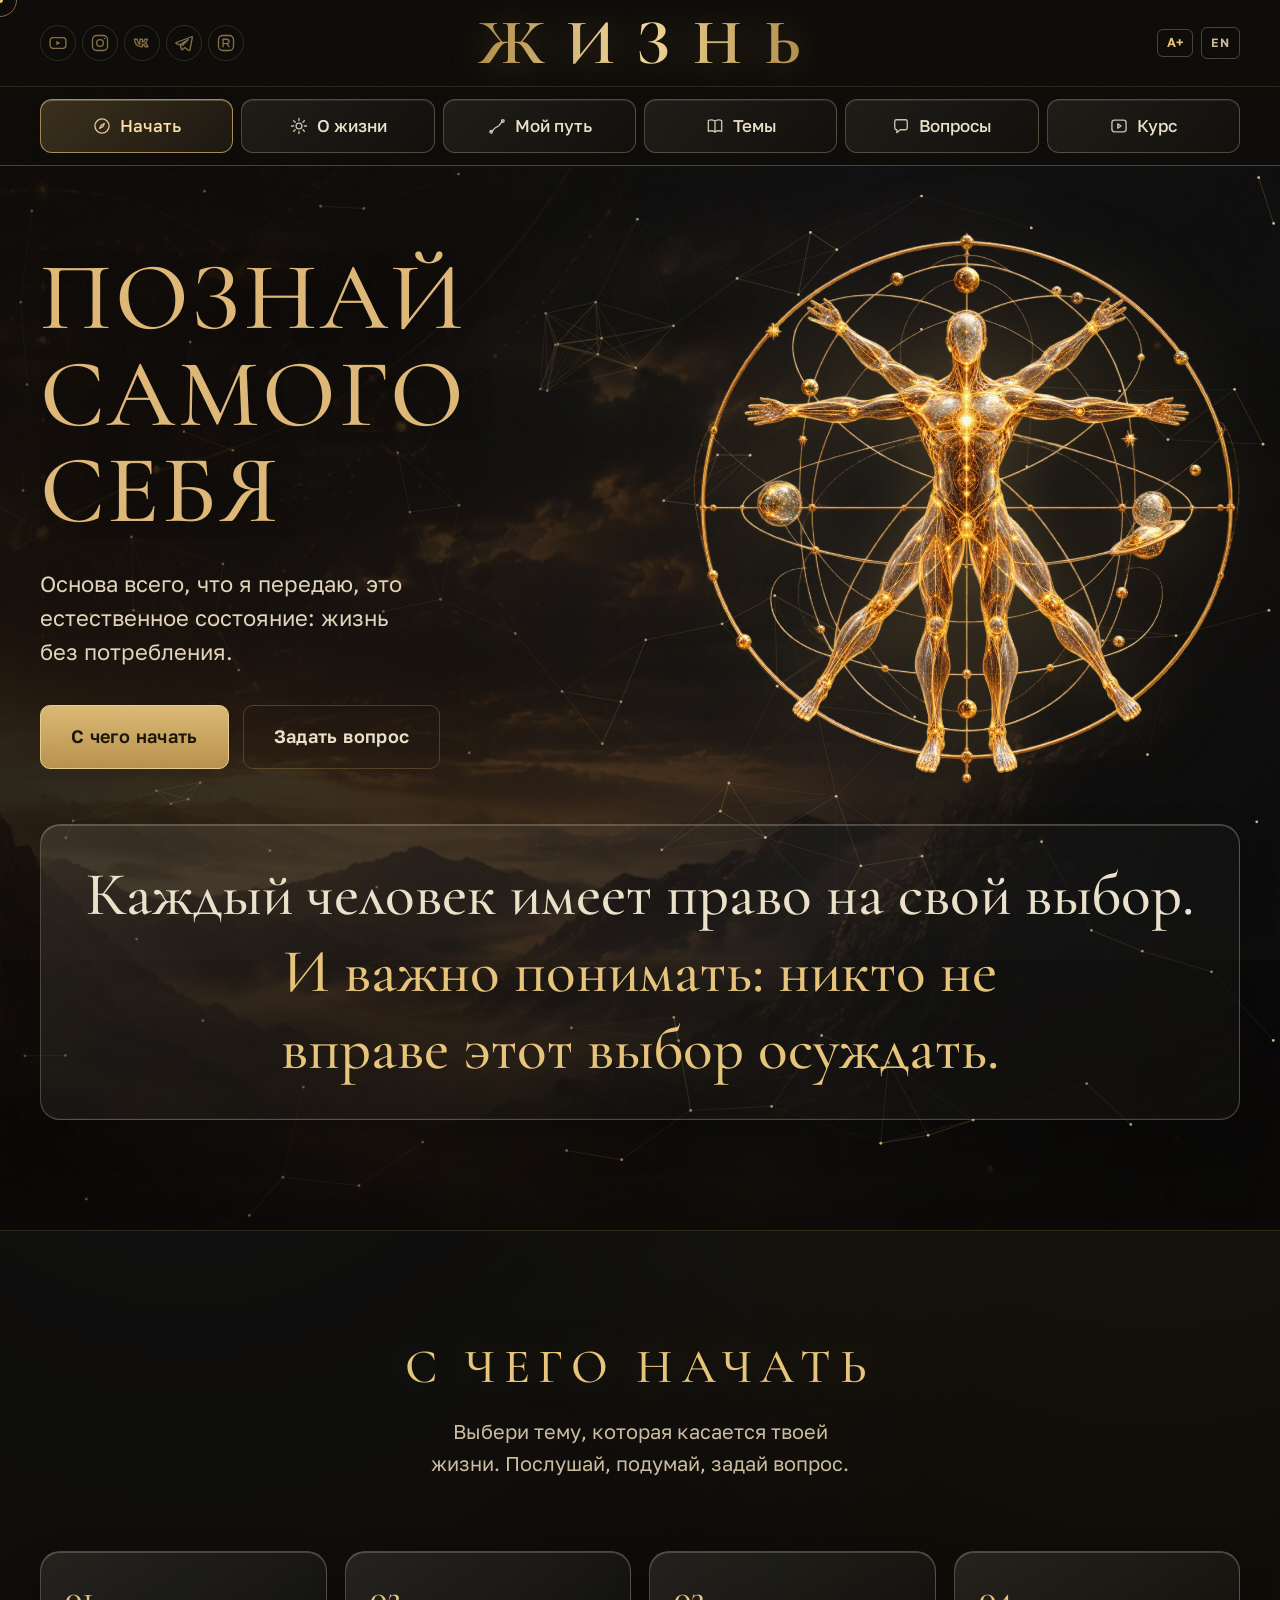
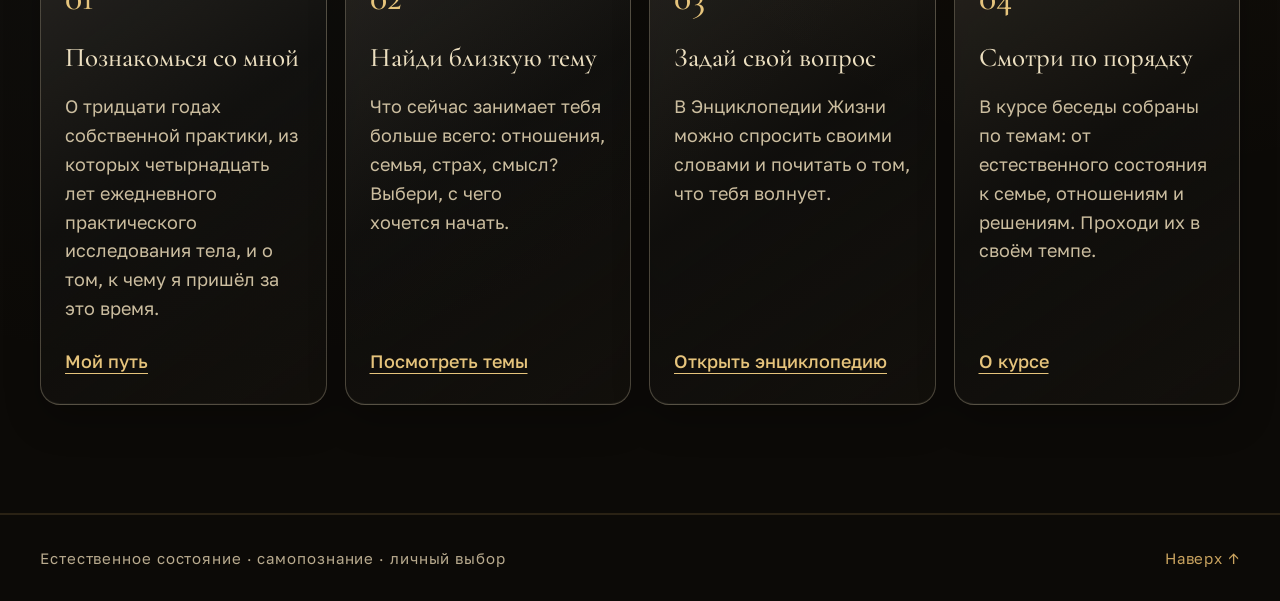
==== commit 89c20c1d: "Larger text without CSS zoom: clicks land where the cursor is, A- restores normal size Co-Authored-B" ====
--- a/index.html
+++ b/index.html
@@ -1,2 +1,2 @@
-<!DOCTYPE html><html lang="ru"><head><meta charSet="utf-8"/><meta name="viewport" content="width=device-width, initial-scale=1"/><link rel="preload" as="image" imageSrcSet="/media/20260905/vitruvian-lite-420.webp 420w, /media/20260905/vitruvian-lite-960.webp 960w" imageSizes="(max-width: 780px) 80vw, 560px" fetchPriority="high"/><link rel="stylesheet" href="/_next/static/css/index.C9cizsqI.css" data-rsc-css-href="/_next/static/css/index.C9cizsqI.css" data-precedence="vite-rsc/importer-resources"/><link rel="modulepreload" fetchPriority="low" href="/_next/static/chunks/index-C8t107dl.js"/><script src="/_next/static/chunks/rolldown-runtime-C60lm6uB.js" type="module" async=""></script><script src="/_next/static/chunks/framework-D_rUT4EX.js" type="module" async=""></script><script src="/_next/static/chunks/app-elements-H_Dr48wG.js" type="module" async=""></script><script src="/_next/static/chunks/hash-Cp347hhd.js" type="module" async=""></script><script src="/_next/static/chunks/record-uXSNv6cl.js" type="module" async=""></script><script src="/_next/static/chunks/app-rsc-cache-busting-Cwc0sAkx.js" type="module" async=""></script><script src="/_next/static/chunks/app-rsc-render-mode-CvTCGruk.js" type="module" async=""></script><script src="/_next/static/chunks/headers-C_MtfdF4.js" type="module" async=""></script><script src="/_next/static/chunks/protocol-headers-B9-bVeat.js" type="module" async=""></script><script src="/_next/static/chunks/deployment-id-DFhHa9wO.js" type="module" async=""></script><script src="/_next/static/chunks/navigation-errors-D5LMQqDL.js" type="module" async=""></script><link rel="modulepreload" href="/_next/static/chunks/layout-segment-context-CfpmaOwo.js" crossorigin=""/><link rel="modulepreload" href="/_next/static/chunks/site-Bol51bwq.js" crossorigin=""/><title>Познай самого себя · Естественное состояние</title><meta name="description" content="Вячеслав Тимошенко: тридцать лет практики естественного состояния. Тело, привычки, семья и собственный выбор. Энциклопедия Жизни и курс."/><meta name="robots" content="index, follow"/><meta property="og:title" content="Познай самого себя · Естественное состояние"/><meta property="og:description" content="Вячеслав Тимошенко: тридцать лет практики естественного состояния. Тело, привычки, семья и собственный выбор. Энциклопедия Жизни и курс."/><meta property="og:url" content="https://vyhod-iz-matricy.pages.dev"/><meta property="og:site_name" content="Познай самого себя"/><meta property="og:type" content="website"/><meta property="og:locale" content="ru_RU"/><meta property="og:image" content="https://vyhod-iz-matricy.pages.dev/og-1200x630.jpg"/><meta property="og:image:width" content="1200"/><meta property="og:image:height" content="630"/><meta property="og:image:alt" content="Вячеслав Тимошенко"/><meta name="twitter:card" content="summary_large_image"/><meta name="twitter:title" content="Познай самого себя · Естественное состояние"/><meta name="twitter:description" content="Вячеслав Тимошенко: тридцать лет практики естественного состояния. Тело, привычки, семья и собственный выбор. Энциклопедия Жизни и курс."/><meta name="twitter:image" content="https://vyhod-iz-matricy.pages.dev/og-1200x630.jpg"/><link rel="icon" href="/favicon.svg" type="image/svg+xml"/><link rel="apple-touch-icon" href="/apple-touch-icon.png" type="image/png" sizes="180x180"/><link rel="manifest" href="/manifest.webmanifest"/><link rel="canonical" href="https://vyhod-iz-matricy.pages.dev"/><link rel="alternate" hrefLang="ru" href="https://vyhod-iz-matricy.pages.dev"/><link rel="alternate" hrefLang="en" href="https://vyhod-iz-matricy.pages.dev/en/"/><meta name="theme-color" content="#0c0a07"/><script>Object.assign(((self[Symbol.for("vinext.navigationRuntime")]??={bootstrap:{routeManifest:null},functions:{}}).bootstrap.rsc??={rsc:[]}),{params:{},nav:{"pathname":"/","searchParams":[]}})</script><link rel="modulepreload" href="/_next/static/chunks/index-C8t107dl.js" />
-</head><body><main lang="ru"><div class="progress" aria-hidden="true"></div><div class="spotlight" aria-hidden="true"></div><div class="cursor-dot" aria-hidden="true"></div><div class="cursor-ring" aria-hidden="true"></div><script type="application/ld+json">{"@context":"https://schema.org","@type":"WebSite","name":"Вячеслав Тимошенко","url":"https://vyhod-iz-matricy.pages.dev/","inLanguage":"ru","author":{"@type":"Person","name":"Вячеслав Тимошенко"},"description":"Вячеслав Тимошенко: тридцать лет практики естественного состояния. Тело, привычки, семья и собственный выбор."}</script><nav class="nav-glass" aria-label="Навигация"><div class="nav shell"><ul class="social" aria-label="Мы в соцсетях"><li><span class="social-soon" aria-label="YouTube, скоро" title="YouTube · скоро"><svg viewBox="0 0 24 24" width="20" height="20" fill="none" stroke="currentColor" stroke-width="1.6" stroke-linecap="round" stroke-linejoin="round" aria-hidden="true"><rect x="2.5" y="5.5" width="19" height="13" rx="4"></rect><path d="M10 9.2v5.6l4.8-2.8z" fill="currentColor" stroke="none"></path></svg></span></li><li><span class="social-soon" aria-label="Instagram, скоро" title="Instagram · скоро"><svg viewBox="0 0 24 24" width="20" height="20" fill="none" stroke="currentColor" stroke-width="1.6" stroke-linecap="round" stroke-linejoin="round" aria-hidden="true"><rect x="3" y="3" width="18" height="18" rx="5"></rect><circle cx="12" cy="12" r="4"></circle><circle cx="17.3" cy="6.7" r=".9" fill="currentColor" stroke="none"></circle></svg></span></li><li><span class="social-soon" aria-label="ВКонтакте, скоро" title="ВКонтакте · скоро"><svg viewBox="0 0 24 24" width="20" height="20" fill="none" stroke="currentColor" stroke-width="1.6" stroke-linecap="round" stroke-linejoin="round" aria-hidden="true"><path d="M3 7.5h3.2c.6 3.4 2 5.6 3.3 6V7.5h3v3.4c1.3-.1 2.6-1.6 3.1-3.4h3c-.4 2.2-2 3.9-3.1 4.6 1.1.5 2.9 1.9 3.6 4.4h-3.3c-.6-1.6-1.9-2.9-3.3-3v3h-.4C6.3 16.5 3.3 13.2 3 7.5z"></path></svg></span></li><li><span class="social-soon" aria-label="Telegram, скоро" title="Telegram · скоро"><svg viewBox="0 0 24 24" width="20" height="20" fill="none" stroke="currentColor" stroke-width="1.6" stroke-linecap="round" stroke-linejoin="round" aria-hidden="true"><path d="M21 4.5 2.8 11.4c-.9.4-.9 1.1 0 1.4l4.5 1.4 1.7 5.3c.2.6.9.8 1.4.3l2.5-2.3 4.7 3.5c.6.4 1.2.2 1.4-.6L22 5.6c.2-1-.3-1.4-1-1.1zM7.6 14l9.6-6.1-7.6 7.3"></path></svg></span></li><li><span class="social-soon" aria-label="Rutube, скоро" title="Rutube · скоро"><svg viewBox="0 0 24 24" width="20" height="20" fill="none" stroke="currentColor" stroke-width="1.6" stroke-linecap="round" stroke-linejoin="round" aria-hidden="true"><rect x="3" y="3" width="18" height="18" rx="5"></rect><path d="M8.5 16.5v-9h4.3c1.8 0 2.8 1 2.8 2.6 0 1.4-.9 2.4-2.4 2.6l2.5 3.8M8.5 12.7h4"></path></svg></span></li></ul><a class="brand-word" href="#top">ЖИЗНЬ</a><div class="nav-tools"><button type="button" class="text-size" aria-pressed="false" title="Крупный текст" aria-label="Крупный текст">А+</button><a class="lang-switch" href="/en/" hrefLang="en" title="English version">EN</a></div></div></nav><nav class="section-tabs" aria-label="Разделы сайта"><div class="section-tabs-inner shell"><a href="#top" class="active" aria-current="page"><svg class="tab-icon" viewBox="0 0 24 24" width="20" height="20" fill="none" stroke="currentColor" stroke-width="1.6" stroke-linecap="round" stroke-linejoin="round" aria-hidden="true"><circle cx="12" cy="12" r="8.5"></circle><path d="m14.8 9.2-1.9 3.7-3.7 1.9 1.9-3.7z"></path></svg><span>Начать</span></a><a href="#vision" class=""><svg class="tab-icon" viewBox="0 0 24 24" width="20" height="20" fill="none" stroke="currentColor" stroke-width="1.6" stroke-linecap="round" stroke-linejoin="round" aria-hidden="true"><circle cx="12" cy="12" r="3.5"></circle><path d="M12 3v2.5M12 18.5V21M3 12h2.5M18.5 12H21M5.6 5.6l1.8 1.8M16.6 16.6l1.8 1.8M5.6 18.4l1.8-1.8M16.6 7.4l1.8-1.8"></path></svg><span>О жизни</span></a><a href="#road" class=""><svg class="tab-icon" viewBox="0 0 24 24" width="20" height="20" fill="none" stroke="currentColor" stroke-width="1.6" stroke-linecap="round" stroke-linejoin="round" aria-hidden="true"><path d="M5 19c3-1 3-5 7-6s4-5 7-7"></path><circle cx="5" cy="19" r="1.6"></circle><circle cx="19" cy="6" r="1.6"></circle></svg><span>Мой путь</span></a><a href="#program" class=""><svg class="tab-icon" viewBox="0 0 24 24" width="20" height="20" fill="none" stroke="currentColor" stroke-width="1.6" stroke-linecap="round" stroke-linejoin="round" aria-hidden="true"><path d="M4 5.5C6 4.5 9 4.5 12 6c3-1.5 6-1.5 8-.5v13c-2-1-5-1-8 .5-3-1.5-6-1.5-8-.5zM12 6v13.5"></path></svg><span>Темы</span></a><a href="#encyclopedia" class=""><svg class="tab-icon" viewBox="0 0 24 24" width="20" height="20" fill="none" stroke="currentColor" stroke-width="1.6" stroke-linecap="round" stroke-linejoin="round" aria-hidden="true"><path d="M4.5 6.5a2 2 0 0 1 2-2h11a2 2 0 0 1 2 2v8a2 2 0 0 1-2 2H11l-4 3.5v-3.5h-.5a2 2 0 0 1-2-2z"></path></svg><span>Вопросы</span></a><a href="#buy" class=""><svg class="tab-icon" viewBox="0 0 24 24" width="20" height="20" fill="none" stroke="currentColor" stroke-width="1.6" stroke-linecap="round" stroke-linejoin="round" aria-hidden="true"><rect x="3.5" y="5" width="17" height="14" rx="3"></rect><path d="m10.5 9.5 4 2.5-4 2.5z"></path></svg><span>Курс</span></a></div></nav><header class="hero" id="top" data-tab="start"><div class="hero-art" data-para="0.14" aria-hidden="true"></div><div class="hero-veil" aria-hidden="true"></div><canvas class="threads" aria-hidden="true"></canvas><div class="shell hero-grid"><div class="hero-copy-side reveal"><h1><span class="line"><span>Познай</span></span><span class="line"><span>самого</span></span><span class="line"><span>себя</span></span></h1><p class="hero-lead">Основа всего, что я передаю, это естественное состояние: жизнь без потребления.</p><div class="hero-actions"><a class="button button-gold" href="#start">С чего начать</a><a class="button button-line" href="https://t.me/nutrition_encyclopedia_bot" target="_blank" rel="noopener">Задать вопрос</a></div></div><figure class="emblem reveal" aria-hidden="true"><img src="/media/20260905/vitruvian-lite-960.webp" srcSet="/media/20260905/vitruvian-lite-420.webp 420w, /media/20260905/vitruvian-lite-960.webp 960w" sizes="(max-width: 780px) 80vw, 560px" alt="" width="960" height="978" fetchPriority="high" decoding="async"/></figure><aside class="hero-quote glass reveal"><p>Каждый человек имеет право на свой выбор.<!-- --> <span class="quote-emphasis">И важно понимать: никто не вправе этот выбор осуждать.</span></p></aside></div></header><section class="section" id="vision" aria-label="О человеке и жизни" data-tab="life" hidden=""><div class="shell"><header class="section-head center reveal"><h2>Человек. Опыт. Жизнь.</h2><p>Кто мы? Что значит жить в этом теле? Эти вопросы много лет занимают меня. Здесь я делюсь своим пониманием.</p></header><aside class="pillar glass reveal reader-note" aria-label="Если ты читаешь эти строки"><h3>Если ты читаешь эти строки</h3><p>Раз ты здесь, значит, что-то в привычной жизни уже кажется тебе не тем. После плотной еды тяжело, сил не хватает, без кофе день не начинается. Это первые сигналы. Я никого не уговариваю и не тороплю. Здесь собрано то, к чему я пришёл сам, а как жить, решаешь ты.</p></aside><div class="pillar-grid"><article class="pillar glass reveal"><h3>Естественное состояние</h3><p>Основа всего, о чём я говорю. Так я называю жизнь без еды и <strong class="said">воды</strong>. Из неё вырастает моё понимание тела, человека и духовного развития.</p></article><article class="pillar glass reveal"><h3>Человек и тело</h3><p>Я понимаю человека как душу, как жизнь. Тело для меня является формой, в которой мы здесь живём. Мне важно узнавать его возможности и бережно относиться к нему.</p></article><article class="pillar glass reveal"><h3>Тридцать лет поиска</h3><p>Я посвятил этому около тридцати лет. Четырнадцать из них ежедневно исследовал собственное тело. Здесь рассказываю о том, через что прошёл сам.</p></article><article class="pillar glass reveal"><h3>Шаг за шагом</h3><p>Хочу передать свой опыт последовательно. Чтобы отдельные беседы складывались в понимание, а у тебя было время обдумать услышанное и задать вопросы.</p></article></div><p class="section-caption reveal"><a href="#author-position">Как я понимаю жизнь</a> · <a href="#road">Мой путь</a></p></div></section><section class="section" id="start" aria-label="С чего начать" data-tab="start"><div class="shell"><header class="section-head center reveal"><h2>С чего начать</h2><p>Выбери тему, которая касается твоей жизни. Послушай, подумай, задай вопрос.</p></header><ol class="start-grid"><li class="start-card glass reveal"><span class="step-number" aria-hidden="true">0<!-- -->1</span><h3>Познакомься со мной</h3><p>О тридцати годах собственной практики, из которых четырнадцать лет ежедневного практического исследования тела, и о том, к чему я пришёл за это время.</p><a href="#road">Мой путь</a></li><li class="start-card glass reveal"><span class="step-number" aria-hidden="true">0<!-- -->2</span><h3>Найди близкую тему</h3><p>Что сейчас занимает тебя больше всего: отношения, семья, страх, смысл? Выбери, с чего хочется начать.</p><a href="#program">Посмотреть темы</a></li><li class="start-card glass reveal"><span class="step-number" aria-hidden="true">0<!-- -->3</span><h3>Задай свой вопрос</h3><p>В Энциклопедии Жизни можно спросить своими словами и почитать о том, что тебя волнует.</p><a href="https://t.me/nutrition_encyclopedia_bot" target="_blank" rel="noopener">Открыть энциклопедию</a></li><li class="start-card glass reveal"><span class="step-number" aria-hidden="true">0<!-- -->4</span><h3>Смотри по порядку</h3><p>В курсе беседы собраны по темам: от естественного состояния к семье, отношениям и решениям. Проходи их в своём темпе.</p><a href="#buy">О курсе</a></li></ol></div></section><section class="section" id="encyclopedia" aria-label="Энциклопедия Жизни" data-tab="questions" hidden=""><div class="shell"><div class="encyclopedia-card glass reveal"><div><p class="hero-kicker">Вопросы в Telegram</p><h2>Энциклопедия Жизни</h2><p>О человеке, теле, привычках и выборе. Читай по темам или напиши, что тебя волнует. Бот поможет найти ответ в беседах и текстах.</p><p class="encyclopedia-facts">Читать темы можно без ограничений. Первые 10 вопросов своими словами бесплатны.</p></div><a class="button button-gold" href="https://t.me/nutrition_encyclopedia_bot" target="_blank" rel="noopener">Задать вопрос в Telegram</a></div></div></section><section class="section" id="author-position" aria-label="Как я понимаю жизнь" data-tab="life" hidden=""><div class="shell"><header class="section-head center reveal"><h2>Как я понимаю жизнь</h2><p>Я рассказываю о том, к чему пришёл за годы собственного поиска. Твой выбор остаётся за тобой.</p></header><div class="position-list reveal"><details class="position-item glass"><summary>Человек и тело</summary><button type="button" class="listen" aria-pressed="false" aria-label="Слушать голосом Вячеслава"><svg viewBox="0 0 24 24" width="18" height="18" aria-hidden="true"><path d="M8 5.5v13l10.5-6.5z" fill="currentColor"></path></svg><span>Слушать</span></button><p>Для меня человек является душой, жизнью. Тело является формой, через которую мы проживаем свой опыт. Поэтому самопознание для меня связано и с внутренней жизнью, и с отношением к своему телу.</p></details><details class="position-item glass"><summary>Естественное состояние</summary><button type="button" class="listen" aria-pressed="false" aria-label="Слушать голосом Вячеслава"><svg viewBox="0 0 24 24" width="18" height="18" aria-hidden="true"><path d="M8 5.5v13l10.5-6.5z" fill="currentColor"></path></svg><span>Слушать</span></button><p>Я знаю и утверждаю: человеку не нужна еда. Жить на еде можно, но за это приходится платить. Естественное состояние: это жизнь без еды и без <strong class="said">воды</strong>. Его я связываю с духовным развитием.</p></details><details class="position-item glass"><summary>Длительность жизни</summary><button type="button" class="listen" aria-pressed="false" aria-label="Слушать голосом Вячеслава"><svg viewBox="0 0 24 24" width="18" height="18" aria-hidden="true"><path d="M8 5.5v13l10.5-6.5z" fill="currentColor"></path></svg><span>Слушать</span></button><p>Я знаю, что возможности человека гораздо шире <strong class="said">привычных представлений</strong>. В потреблении человек может прожить до ста пятидесяти, двухсот лет. Без потребления можно жить триста, пятьсот, тысячу лет и уйти самому, когда сам решишь.</p></details><details class="position-item glass"><summary>Возможности мозга</summary><button type="button" class="listen" aria-pressed="false" aria-label="Слушать голосом Вячеслава"><svg viewBox="0 0 24 24" width="18" height="18" aria-hidden="true"><path d="M8 5.5v13l10.5-6.5z" fill="currentColor"></path></svg><span>Слушать</span></button><p>Говоря о возможностях человека, я сравнивал 1–2% с 5–7% и говорил о полном раскрытии мозга. Так я показываю, сколько в нас ещё не раскрыто.</p></details><details class="position-item glass"><summary>Духовное развитие</summary><button type="button" class="listen" aria-pressed="false" aria-label="Слушать голосом Вячеслава"><svg viewBox="0 0 24 24" width="18" height="18" aria-hidden="true"><path d="M8 5.5v13l10.5-6.5z" fill="currentColor"></path></svg><span>Слушать</span></button><p>Я связываю развитие человека с душой и Творцом. Для меня это касается всей жизни: мыслей, поступков, привычек и отношения к людям.</p></details><details class="position-item glass"><summary>Тело как проводник света</summary><button type="button" class="listen" aria-pressed="false" aria-label="Слушать голосом Вячеслава"><svg viewBox="0 0 24 24" width="18" height="18" aria-hidden="true"><path d="M8 5.5v13l10.5-6.5z" fill="currentColor"></path></svg><span>Слушать</span></button><p>Когда человек живёт в естественном состоянии, его тело становится проводником света и энергии. Через него проходит свет Творца. Такое тело легко притягивает энергию, а вместе с ней и всё нужное в материальной жизни.</p></details></div></div></section><section class="section road-section" id="road" data-spotlight="1" aria-label="Мой путь" data-tab="path" hidden=""><div class="shell"><header class="section-head reveal"><h2>Мой путь</h2><p>Тридцать лет собственной практики, из которых четырнадцать лет ежедневного практического исследования тела. Здесь я рассказываю, к чему пришёл и что хочу передать.</p></header><figure class="portrait reveal"><img class="reveal-img" src="/media/20261009/portrait-810.webp" srcSet="/media/20261009/portrait-480.webp 480w, /media/20261009/portrait-810.webp 810w" sizes="(max-width: 780px) min(70vw, 340px), 360px" alt="Вячеслав Тимошенко" width="810" height="1080" loading="lazy" decoding="async"/><figcaption><span>Вячеслав Тимошенко</span>автор проекта</figcaption></figure><ol class="timeline"><li class="timeline-point"><strong>30 лет</strong><span>собственной практики</span></li><li class="timeline-point"><strong>14 лет</strong><span>ежедневного исследования тела</span></li><li class="timeline-point"><strong>Сейчас</strong><span>собираю опыт по частицам и передаю его</span></li></ol><div class="path-chapters"><article class="path-chapter glass reveal"><h3>Проверять на себе</h3><button type="button" class="listen" aria-pressed="false" aria-label="Слушать голосом Вячеслава"><svg viewBox="0 0 24 24" width="18" height="18" aria-hidden="true"><path d="M8 5.5v13l10.5-6.5z" fill="currentColor"></path></svg><span>Слушать</span></button><p>Я посвятил собственной практике тридцать лет. Четырнадцать из них ежедневно исследовал своё тело. Сначала это было моё личное развитие, а потом всё это перешло в личное исследование для человечества. Меня это так заинтересовало, что я стал сам изучать себя, чтобы потом передать это людям.</p></article><article class="path-chapter glass reveal"><h3>Человек и тело</h3><button type="button" class="listen" aria-pressed="false" aria-label="Слушать голосом Вячеслава"><svg viewBox="0 0 24 24" width="18" height="18" aria-hidden="true"><path d="M8 5.5v13l10.5-6.5z" fill="currentColor"></path></svg><span>Слушать</span></button><p>Для меня человек не сводится к телу. Я понимаю человека как душу, как жизнь, а тело как форму, в которой мы здесь находимся. Из этого понимания вырос мой интерес к самопознанию и возможностям тела.</p></article><article class="path-chapter glass reveal"><h3>Естественное состояние</h3><button type="button" class="listen" aria-pressed="false" aria-label="Слушать голосом Вячеслава"><svg viewBox="0 0 24 24" width="18" height="18" aria-hidden="true"><path d="M8 5.5v13l10.5-6.5z" fill="currentColor"></path></svg><span>Слушать</span></button><p>Так я называю жизнь без потребления пищи и воды. Я знаю и утверждаю: человеку не нужна еда. Жить на еде можно, но за это приходится платить. Для меня этот вопрос связан с телом, привычками и духовным развитием.</p></article><article class="path-chapter glass reveal"><h3>Передать то, что прожил</h3><button type="button" class="listen" aria-pressed="false" aria-label="Слушать голосом Вячеслава"><svg viewBox="0 0 24 24" width="18" height="18" aria-hidden="true"><path d="M8 5.5v13l10.5-6.5z" fill="currentColor"></path></svg><span>Слушать</span></button><p>Вначале это не являлось целью. Это было просто исследование себя: улучшить свою форму, чтобы была энергия воспитать свою дочку. А потом это перешло в серьёзную работу. За эти годы осталось много записей: беседы, голосовые сообщения, тексты и видео. Сейчас я собираю свой опыт по частицам, по темам и по порядку. Чтобы ты мог начать с понятного вопроса, послушать, обдумать и постепенно разобраться глубже.</p></article></div><aside class="path-choice glass reveal" id="stop" aria-label="Право на свой выбор"><h3>Твой выбор остаётся за тобой</h3><p>Я не ставлю себя выше другого человека. Нет ни одного человека, который был бы выше или ниже другого. У всех нас одинаковые возможности и ресурсы, заложенные ещё до нашего рождения. У каждого свой путь и право выбирать, как жить. Я делюсь тем, что прошёл сам.</p><div class="path-links"><a href="https://t.me/nutrition_encyclopedia_bot" target="_blank" rel="noopener">Задать вопрос</a></div></aside></div></section><section class="section" id="pillars" aria-label="Четыре опоры" data-tab="life" hidden=""><div class="shell"><header class="section-head center reveal"><h2>Четыре опоры</h2><p>То, к чему я возвращаюсь в своих решениях и поступках.</p></header><div class="pillar-grid"><article class="pillar glass reveal"><h3>Замечать себя</h3><p>Что ты выбираешь сам, а что делаешь по привычке? Начни с простых наблюдений за своим днём.</p></article><article class="pillar glass reveal"><h3>Отвечать за свой выбор</h3><p>У каждого решения есть продолжение. Мне важно понимать, к чему ведут мои поступки.</p></article><article class="pillar glass reveal"><h3>Понимать через опыт</h3><p>Я наблюдал, пробовал, ошибался и снова искал. Так постепенно складывалось моё понимание жизни.</p></article><article class="pillar glass reveal"><h3>Уважать другого</h3><p>Нельзя ставить себя выше другого человека. У каждого свой путь и право выбирать.</p></article></div></div></section><section class="section" id="clips" aria-label="Ролики" data-tab="topics" hidden=""><div class="shell"><header class="section-head center reveal"><h2>Ролики</h2><p>Короткие фильмы с моими словами. Нажми, чтобы смотреть со звуком.</p></header><ul class="clip-rail" aria-label="Ролики"><li><button type="button" class="clip-card glass"><video class="clip-preview" src="/media/clips/clip-01-preview.mp4" poster="/media/clips/clip-01.webp" muted="" loop="" playsInline="" preload="none" aria-hidden="true"></video><span class="clip-title"><svg viewBox="0 0 24 24" width="16" height="16" aria-hidden="true"><path d="M8 5.5v13l10.5-6.5z" fill="currentColor"></path></svg>Сила в доброте</span></button></li><li><button type="button" class="clip-card glass"><video class="clip-preview" src="/media/clips/clip-02-preview.mp4" poster="/media/clips/clip-02.webp" muted="" loop="" playsInline="" preload="none" aria-hidden="true"></video><span class="clip-title"><svg viewBox="0 0 24 24" width="16" height="16" aria-hidden="true"><path d="M8 5.5v13l10.5-6.5z" fill="currentColor"></path></svg>Начни свой день</span></button></li><li><button type="button" class="clip-card glass"><video class="clip-preview" src="/media/clips/clip-03-preview.mp4" poster="/media/clips/clip-03.webp" muted="" loop="" playsInline="" preload="none" aria-hidden="true"></video><span class="clip-title"><svg viewBox="0 0 24 24" width="16" height="16" aria-hidden="true"><path d="M8 5.5v13l10.5-6.5z" fill="currentColor"></path></svg>Дети видят всё</span></button></li><li><button type="button" class="clip-card glass"><video class="clip-preview" src="/media/clips/clip-04-preview.mp4" poster="/media/clips/clip-04.webp" muted="" loop="" playsInline="" preload="none" aria-hidden="true"></video><span class="clip-title"><svg viewBox="0 0 24 24" width="16" height="16" aria-hidden="true"><path d="M8 5.5v13l10.5-6.5z" fill="currentColor"></path></svg>Победи себя</span></button></li><li><button type="button" class="clip-card glass"><video class="clip-preview" src="/media/clips/clip-05-preview.mp4" poster="/media/clips/clip-05.webp" muted="" loop="" playsInline="" preload="none" aria-hidden="true"></video><span class="clip-title"><svg viewBox="0 0 24 24" width="16" height="16" aria-hidden="true"><path d="M8 5.5v13l10.5-6.5z" fill="currentColor"></path></svg>Сила любви</span></button></li><li><button type="button" class="clip-card glass"><video class="clip-preview" src="/media/clips/clip-06-preview.mp4" poster="/media/clips/clip-06.webp" muted="" loop="" playsInline="" preload="none" aria-hidden="true"></video><span class="clip-title"><svg viewBox="0 0 24 24" width="16" height="16" aria-hidden="true"><path d="M8 5.5v13l10.5-6.5z" fill="currentColor"></path></svg>Настоящее</span></button></li><li><button type="button" class="clip-card glass"><video class="clip-preview" src="/media/clips/clip-07-preview.mp4" poster="/media/clips/clip-07.webp" muted="" loop="" playsInline="" preload="none" aria-hidden="true"></video><span class="clip-title"><svg viewBox="0 0 24 24" width="16" height="16" aria-hidden="true"><path d="M8 5.5v13l10.5-6.5z" fill="currentColor"></path></svg>Энергия</span></button></li><li><button type="button" class="clip-card glass"><video class="clip-preview" src="/media/clips/clip-08-preview.mp4" poster="/media/clips/clip-08.webp" muted="" loop="" playsInline="" preload="none" aria-hidden="true"></video><span class="clip-title"><svg viewBox="0 0 24 24" width="16" height="16" aria-hidden="true"><path d="M8 5.5v13l10.5-6.5z" fill="currentColor"></path></svg>Родная земля</span></button></li><li><button type="button" class="clip-card glass"><video class="clip-preview" src="/media/clips/clip-09-preview.mp4" poster="/media/clips/clip-09.webp" muted="" loop="" playsInline="" preload="none" aria-hidden="true"></video><span class="clip-title"><svg viewBox="0 0 24 24" width="16" height="16" aria-hidden="true"><path d="M8 5.5v13l10.5-6.5z" fill="currentColor"></path></svg>Не сдаваться</span></button></li><li><button type="button" class="clip-card glass"><video class="clip-preview" src="/media/clips/clip-10-preview.mp4" poster="/media/clips/clip-10.webp" muted="" loop="" playsInline="" preload="none" aria-hidden="true"></video><span class="clip-title"><svg viewBox="0 0 24 24" width="16" height="16" aria-hidden="true"><path d="M8 5.5v13l10.5-6.5z" fill="currentColor"></path></svg>Человеком стать обязан</span></button></li></ul><dialog id="clip-dialog" class="clip-dialog"></dialog></div></section><section class="section" id="program" aria-label="Программа" data-tab="topics" hidden=""><div class="shell"><header class="section-head center reveal"><h2>О чём говорим</h2><p>О том, что касается тебя каждый день. Выбирай, что сейчас ближе: смотреть, слушать или читать.</p></header><div class="program-grid"><article class="program-card glass reveal" data-tilt="1"><img class="reveal-img" src="/media/20260915/prog-video-640.webp" alt="Беседы" width="640" height="640" loading="lazy" decoding="async"/><div class="program-body"><h3>Беседы</h3><p>О том, что волнует в обычной жизни: семья, отношения, страх, деньги и смысл. Можно смотреть или слушать.</p></div></article><article class="program-card glass reveal" data-tilt="1"><img class="reveal-img" src="/media/20260915/prog-practice-640.webp" alt="Самонаблюдение" width="640" height="640" loading="lazy" decoding="async"/><div class="program-body"><h3>Самонаблюдение</h3><p>Как ты принимаешь решения? Что повторяется изо дня в день? Замечай это и возвращайся к своим вопросам.</p></div></article><article class="program-card glass reveal" data-tilt="1"><img class="reveal-img" src="/media/20260915/prog-live-640.webp" alt="Вопросы" width="640" height="640" loading="lazy" decoding="async"/><div class="program-body"><h3>Вопросы</h3><p>Что-то осталось непонятным? Напиши об этом в Энциклопедию Жизни. Начать можно с одного вопроса.</p></div></article><article class="program-card glass reveal" data-tilt="1"><img class="reveal-img" src="/media/20260915/prog-community-640.webp" alt="Свой темп" width="640" height="640" loading="lazy" decoding="async"/><div class="program-body"><h3>Свой темп</h3><p>Читай и слушай без спешки. К важной для тебя беседе можно вернуться позже.</p></div></article></div></div></section><section class="section" id="thoughts" aria-label="О пути и теле" data-tab="topics" hidden=""><div class="shell"><header class="section-head center reveal"><h2>О пути и теле</h2><p>Коротко о том, что я понял на себе. Открывай то, что откликается.</p></header><div class="position-list reveal"><details class="position-item glass"><summary>Еда как зависимость</summary><button type="button" class="listen" aria-pressed="false" aria-label="Слушать голосом Вячеслава"><svg viewBox="0 0 24 24" width="18" height="18" aria-hidden="true"><path d="M8 5.5v13l10.5-6.5z" fill="currentColor"></path></svg><span>Слушать</span></button><p>Я не делю еду на правильную и неправильную. Для меня любая еда держит человека в зависимости, только разной силы. Сильнее всего держит тяжёлая пища, особенно убиенные животные. Она сразу прибивает человека к земле. Сюда входит всё, что люди называют продуктами животного происхождения: даже формулу для этого придумали и повесили клише. На самом деле это мёртвая плоть. Мы становимся тем, что едим. Если мы едим мёртвое, то и сами становимся мёртвыми. Молоко животное даёт только своему ребёнку, так же как мать даёт молоко своему. Дальше держит убитое, сваренное, жареное, печёное: крупы, каши, приготовленные овощи. Это тоже мёртвая пища. Слабее держат фрукты, ещё слабее соки. Дальше выход в естественное состояние. Человек может есть, получать удовольствие и снимать этим стресс. Это его право, и за это его нельзя осуждать. Но за это он платит.</p></details><details class="position-item glass"><summary>Почему говорят: мне не подходит</summary><button type="button" class="listen" aria-pressed="false" aria-label="Слушать голосом Вячеслава"><svg viewBox="0 0 24 24" width="18" height="18" aria-hidden="true"><path d="M8 5.5v13l10.5-6.5z" fill="currentColor"></path></svg><span>Слушать</span></button><p>Когда человеку что-либо не нравится, мозг легко находит аргументы для возражений. Так мозг защищает себя. Чаще за этими словами стоит нежелание проходить трансформацию: перемены, связанные с перестройкой тела, работу над собой в физическом и психологическом плане, перемены во внешности. Холод, слабость, ломка привычек. Это трудно, я знаю по себе.</p></details><details class="position-item glass"><summary>Каждый на своём уровне</summary><button type="button" class="listen" aria-pressed="false" aria-label="Слушать голосом Вячеслава"><svg viewBox="0 0 24 24" width="18" height="18" aria-hidden="true"><path d="M8 5.5v13l10.5-6.5z" fill="currentColor"></path></svg><span>Слушать</span></button><p>Кто-то делает короткие перерывы в еде, кто-то стал вегетарианцем, кто-то сыроедом, кто-то фруктоедом. Я сам когда-то шёл через все эти пути: вегетарианство, веганство, сыроедение, фруктоедение, сокопитие. По всем этим пищевым цепочкам я проходил туда и обратно много раз. Я никого не осуждаю. Каждый стоит на своей ступени и пойдёт дальше в своё время, когда будет готов.</p></details><details class="position-item glass"><summary>Практика важнее теории</summary><button type="button" class="listen" aria-pressed="false" aria-label="Слушать голосом Вячеслава"><svg viewBox="0 0 24 24" width="18" height="18" aria-hidden="true"><path d="M8 5.5v13l10.5-6.5z" fill="currentColor"></path></svg><span>Слушать</span></button><p>Мир меняют практики. Те, кто прошёл всё на себе, а не изучал со стороны. На это я потратил тридцать лет жизни, из которых четырнадцать каждый день исследовал своё тело. Подходил к самой границе жизни и смерти. Поэтому говорю только о том, что проверил сам.</p></details><details class="position-item glass"><summary>Почему в начале трудно</summary><button type="button" class="listen" aria-pressed="false" aria-label="Слушать голосом Вячеслава"><svg viewBox="0 0 24 24" width="18" height="18" aria-hidden="true"><path d="M8 5.5v13l10.5-6.5z" fill="currentColor"></path></svg><span>Слушать</span></button><p>Когда ты становишься на путь познания самого себя и входишь в естественное состояние, люди вокруг привыкли видеть тебя другим. А перемены начинают происходить и в лице, и в теле, и во всём, и тебя самого это пугает. Особенно если ты спортсмен: в начале естественного состояния ты проиграешь любому спортсмену. Физические показатели падают, потому что тело перестраивается. Бывает слабость, вялость, голова тяжёлая. Многие говорят себе: лучше поем, посплю, и всё будет нормально. Это тоже выбор. Тот, у кого есть знания или поддержка, идёт дальше. Сегодня проходит три километра, завтра четыре, потом пять. Медленно, но с каждым днём легче.</p></details><details class="position-item glass"><summary>Почему не бывает быстро</summary><button type="button" class="listen" aria-pressed="false" aria-label="Слушать голосом Вячеслава"><svg viewBox="0 0 24 24" width="18" height="18" aria-hidden="true"><path d="M8 5.5v13l10.5-6.5z" fill="currentColor"></path></svg><span>Слушать</span></button><p>Тело человека является частью природы, а природа живая, и в ней ничего не происходит быстро. Саженец не становится большим деревом за ночь. Волосы и ногти тоже не отрастают быстро: на всё нужно время. Так же и в теле, в естественном состоянии. Первый, второй, третий год идут перемены. Многие сходят с пути именно здесь: не хватает терпения переждать.</p></details><details class="position-item glass"><summary>Как обновляется тело</summary><button type="button" class="listen" aria-pressed="false" aria-label="Слушать голосом Вячеслава"><svg viewBox="0 0 24 24" width="18" height="18" aria-hidden="true"><path d="M8 5.5v13l10.5-6.5z" fill="currentColor"></path></svg><span>Слушать</span></button><p>Когда человек перестаёт потреблять, тело больше не тратит силы на то, чтобы принять еду и вывести её. Все системы обновляются, клетки постепенно заменяются, и в том же теле выстраивается новая форма жизни. Внутренние органы включаются полностью. Человек молодеет. Мои сверстники стареют, а я с годами всё моложе.</p></details><details class="position-item glass"><summary>Возможности без предела</summary><button type="button" class="listen" aria-pressed="false" aria-label="Слушать голосом Вячеслава"><svg viewBox="0 0 24 24" width="18" height="18" aria-hidden="true"><path d="M8 5.5v13l10.5-6.5z" fill="currentColor"></path></svg><span>Слушать</span></button><p>Всё вокруг устроено как фрактал. Если сможешь пройти километр, сможешь пройти и десять. Сможешь десять, сможешь и сто. Сможешь сто, сможешь и тысячу. То же самое с бегом: если можешь пробежать десять километров, сможешь и двадцать, пятьдесят, сто, тысячу. Многое зависит от подготовки, но не меньше от того, в каком состоянии ты это делаешь, в потреблении или без него.</p></details><details class="position-item glass"><summary>Что тело делает ночью</summary><button type="button" class="listen" aria-pressed="false" aria-label="Слушать голосом Вячеслава"><svg viewBox="0 0 24 24" width="18" height="18" aria-hidden="true"><path d="M8 5.5v13l10.5-6.5z" fill="currentColor"></path></svg><span>Слушать</span></button><p>К вечеру тело, загруженное едой за день, отключается. Ему нужен сон, потому что ночью оно разбирает всё, что человек в себя накидал. Поэтому поздним вечером на улице почти никого нет. Я в это время спокойно бегаю.</p></details><details class="position-item glass"><summary>Как еда выходит из тела</summary><button type="button" class="listen" aria-pressed="false" aria-label="Слушать голосом Вячеслава"><svg viewBox="0 0 24 24" width="18" height="18" aria-hidden="true"><path d="M8 5.5v13l10.5-6.5z" fill="currentColor"></path></svg><span>Слушать</span></button><p>Фрукты проходят легко. Мясо, жареная картошка, вермишель, шоколад и весь этот мусор выходят месяцами. Поэтому тем, кто пока остаётся в потреблении и не идёт дальше из-за страха или по своему выбору, я рекомендую питаться только фруктами, больше двигаться и есть не больше одного-двух раз в день.</p></details><details class="position-item glass"><summary>Почему портятся зубы</summary><button type="button" class="listen" aria-pressed="false" aria-label="Слушать голосом Вячеслава"><svg viewBox="0 0 24 24" width="18" height="18" aria-hidden="true"><path d="M8 5.5v13l10.5-6.5z" fill="currentColor"></path></svg><span>Слушать</span></button><p>Я проверял на себе, от чего портятся зубы. Больше всего зубы портятся от любой пищи, приготовленной на огне. Сюда же относятся молочное, сыр, яйца, рыба и мясо.</p></details><details class="position-item glass"><summary>Помидоры</summary><button type="button" class="listen" aria-pressed="false" aria-label="Слушать голосом Вячеслава"><svg viewBox="0 0 24 24" width="18" height="18" aria-hidden="true"><path d="M8 5.5v13l10.5-6.5z" fill="currentColor"></path></svg><span>Слушать</span></button><p>Если ты пока ешь фрукты и овощи, присмотрись к помидорам. В них меньше сахара, чем во фруктах, и есть красный цвет, который важен для тела. Ешь их сами по себе, без соли и перца.</p></details></div><p class="section-caption reveal">Хочешь спросить своими словами?<!-- --> <a href="https://t.me/nutrition_encyclopedia_bot" target="_blank" rel="noopener">Энциклопедия Жизни</a></p></div></section><section class="section" id="directions" aria-label="Направления" data-tab="topics" hidden=""><div class="shell"><header class="section-head center reveal"><h2>Направления</h2><p>Начать можно с бесед о повседневной жизни. К более глубоким вопросам возвращайся, когда почувствуешь интерес.</p></header><div class="direction-grid"><article class="direction glass reveal direction-current"><p class="direction-status">Первое направление · для тех, кто начинает</p><h3>Естественное состояние</h3><p>Естественное состояние и всё, что из него вырастает: тело, путь жизни, семья, отношения и решения. С этого можно начать знакомство.</p><a class="direction-link" href="#buy">О курсе<!-- --> <span aria-hidden="true">→</span></a></article><article class="direction glass reveal"><p class="direction-status">Второе направление · работа вглубь</p><h3>Осознанное преображение</h3><p>О привычках, дисциплине и ответственности за собственные решения. О том, как замечать себя и менять то, с чем больше не хочешь жить.</p></article><article class="direction glass reveal"><p class="direction-status">В подготовке</p><h3>Полное раскрытие</h3><p>Мои знания о возможностях человека, теле и духовном развитии. Предела человеческих возможностей не существует: ни в физическом, ни в психологическом плане, ни в творчестве. Всё зависит от твоего намерения, готовности работать над собой и от того, куда ты направляешь внимание.</p></article></div></div></section><section class="section" id="buy" aria-label="Курс" data-tab="course" hidden=""><div class="shell"><header class="section-head center reveal"><h2>Курс</h2></header><div class="buy-card glass reveal"><p class="buy-lead">Начинается с естественного состояния тела, дальше смысл, семья, отношения, страх и деньги. Короткие уроки можно смотреть с телефона или компьютера, без спешки.</p><ol class="buy-modules"><li>Естественное состояние<small>жизнь без потребления, тело, очищение, холод</small></li><li>Тело и движение<small>бег босиком, холод, испытания</small></li><li>Встреча с собой<small>моя история и первые вопросы о себе</small></li><li>Смысл и благодарность<small>сила сердца, доброта, что значит быть счастливым</small></li><li>Семья и наследие<small>дети и внуки, папина школа, что мы оставляем после себя</small></li><li>Отношения<small>мужчина и женщина, любовь и ожидания, предательство</small></li><li>Страх и решения<small>как отпустить страх и решиться</small></li><li>Деньги и достаток<small>как относиться к деньгам и богатству</small></li></ol><p class="buy-facts">78 уроков: 74 видео и 4 текста · около 6 часов</p><a class="button button-gold button-buy" href="https://t.me/The_Path_of_the_Heart_bot" target="_blank" rel="noopener">Купить курс</a><p class="buy-hint">Откроется Telegram-бот курса.</p><p class="buy-note">Можно остановиться на важной для себя мысли, вернуться к уроку и посмотреть его ещё раз.</p></div></div></section><section class="section" id="system" aria-label="Как устроена система" data-tab="course" hidden=""><div class="shell"><header class="section-head center reveal"><h2>Как устроена система</h2><p>Я практик, но одной практики мало. Нужна система, где всё изложено по порядку: с чего начать, что делать дальше, что будет происходить. Мы собираем её из моих бесед, записей и опыта, шаг за шагом.</p></header><ol class="start-grid"><li class="start-card glass reveal"><span class="step-number" aria-hidden="true">0<!-- -->1</span><h3>Знакомство</h3><p>Читаешь, смотришь, задаёшь вопросы в Энциклопедии Жизни. Проверяешь себя без спешки.</p></li><li class="start-card glass reveal"><span class="step-number" aria-hidden="true">0<!-- -->2</span><h3>Курс</h3><p>Беседы по порядку, по темам. Можно возвращаться к тому, что задело.</p></li><li class="start-card glass reveal"><span class="step-number" aria-hidden="true">0<!-- -->3</span><h3>Пространство</h3><p>Место, куда можно приехать на практику и самому прикоснуться к естественному состоянию. Время, место и условия будут объявлены отдельно.</p></li></ol></div></section><section class="section final" id="project" data-spotlight="1" aria-label="Финал" data-tab="course" hidden=""><img class="final-art" data-para="0.12" data-para-self="1" src="/media/20260915/final-trail-1536.webp" alt="" aria-hidden="true" width="1536" height="1024" loading="lazy" decoding="async"/><div class="final-veil" aria-hidden="true"></div><canvas class="threads" aria-hidden="true"></canvas><div class="shell"><h2 class="reveal"><span class="line"><span>Твой главный путь</span></span><span class="line"><span>начинается внутри.</span></span></h2><a class="button button-line reveal" href="https://t.me/nutrition_encyclopedia_bot" target="_blank" rel="noopener">Задать вопрос</a></div></section><footer class="footer"><div class="shell footer-row"><span>Естественное состояние · самопознание · личный выбор</span><a href="#top">Наверх ↑</a></div></footer></main><script type="module" src="/_next/static/chunks/index-C8t107dl.js" id="_R_" async=""></script><script>((self[Symbol.for("vinext.navigationRuntime")]??={bootstrap:{routeManifest:null},functions:{}}).bootstrap.rsc??={rsc:[]}).rsc.push("0:{\"page:/\":\"$L1\",\"layout:/\":\"$L2\",\"route:/\":\"$L3\",\"__route\":\"route:/\",\"__interceptionContext\":null,\"__layoutIds\":[\"layout:/\"],\"__rootLayout\":\"/\",\"__bfcacheSegmentIdentities\":{\"layout:/\":\"[\\\"layout\\\",\\\"layout:/\\\",\\\"root-boundary:/\\\",\\\"\\\"]\",\"page:/\":\"[\\\"page\\\",\\\"page:/\\\",\\\"root-boundary:/\\\",\\\"\\\"]\"},\"__srcPage\":[\"page\"],\"__layoutFlags\":{\"layout:/\":\"s\"},\"__artifactCompatibility\":{\"schemaVersion\":1,\"graphVersion\":\"app-route-graph:1177fd80f83fa7b0\",\"deploymentVersion\":\"ed88b53d-bf87-46e9-9741-d1c746a0f6eb\",\"appElementsSchemaVersion\":1,\"rscPayloadSchemaVersion\":1,\"rootBoundaryId\":\"/\",\"renderEpoch\":null},\"__dynamicStaleTime\":0}\n")</script><script>((self[Symbol.for("vinext.navigationRuntime")]??={bootstrap:{routeManifest:null},functions:{}}).bootstrap.rsc??={rsc:[]}).rsc.push("4:I[\"88664c582e82\",[],\"Children\",1]\n")</script><script>((self[Symbol.for("vinext.navigationRuntime")]??={bootstrap:{routeManifest:null},functions:{}}).bootstrap.rsc??={rsc:[]}).rsc.push("5:I[\"89e04654e283\",[],\"GlobalErrorBoundary\",1]\n")</script><script>((self[Symbol.for("vinext.navigationRuntime")]??={bootstrap:{routeManifest:null},functions:{}}).bootstrap.rsc??={rsc:[]}).rsc.push("6:I[\"516dba86d6f6\",[],\"default\",1]\n")</script><script>((self[Symbol.for("vinext.navigationRuntime")]??={bootstrap:{routeManifest:null},functions:{}}).bootstrap.rsc??={rsc:[]}).rsc.push("7:I[\"89e04654e283\",[],\"ErrorBoundary\",1]\n")</script><script>((self[Symbol.for("vinext.navigationRuntime")]??={bootstrap:{routeManifest:null},functions:{}}).bootstrap.rsc??={rsc:[]}).rsc.push("8:I[\"4c81dbf4bedb\",[],\"LayoutSegmentProvider\",1]\n")</script><script>((self[Symbol.for("vinext.navigationRuntime")]??={bootstrap:{routeManifest:null},functions:{}}).bootstrap.rsc??={rsc:[]}).rsc.push("9:I[\"88664c582e82\",[],\"Slot\",1]\n")</script><script>((self[Symbol.for("vinext.navigationRuntime")]??={bootstrap:{routeManifest:null},functions:{}}).bootstrap.rsc??={rsc:[]}).rsc.push("a:I[\"89e04654e283\",[],\"NotFoundBoundary\",1]\n")</script><script>((self[Symbol.for("vinext.navigationRuntime")]??={bootstrap:{routeManifest:null},functions:{}}).bootstrap.rsc??={rsc:[]}).rsc.push("b:I[\"c2747888630f\",[],\"default\",1]\n")</script><script>((self[Symbol.for("vinext.navigationRuntime")]??={bootstrap:{routeManifest:null},functions:{}}).bootstrap.rsc??={rsc:[]}).rsc.push(":HL[\"/_next/static/css/index.C9cizsqI.css\",\"style\"     ]\n")</script><script>((self[Symbol.for("vinext.navigationRuntime")]??={bootstrap:{routeManifest:null},functions:{}}).bootstrap.rsc??={rsc:[]}).rsc.push("2:[[[\"$\",\"link\",\"css:/_next/static/css/index.C9cizsqI.css\",{\"rel\":\"stylesheet\",\"precedence\":\"vite-rsc/importer-resources\",\"href\":\"/_next/static/css/index.C9cizsqI.css\",\"data-rsc-css-href\":\"/_next/static/css/index.C9cizsqI.css\"}],\"$undefined\"],[\"$\",\"html\",null,{\"lang\":\"ru\",\"children\":[\"$\",\"body\",null,{\"children\":[\"$\",\"$L4\",null,{}]}]}]]\n")</script><script>((self[Symbol.for("vinext.navigationRuntime")]??={bootstrap:{routeManifest:null},functions:{}}).bootstrap.rsc??={rsc:[]}).rsc.push("3:[[[\"$\",\"meta\",null,{\"charSet\":\"utf-8\"}],[[\"$\",\"title\",\"0\",{\"children\":\"Познай самого себя · Естественное состояние\"}],[\"$\",\"meta\",\"1\",{\"name\":\"description\",\"content\":\"Вячеслав Тимошенко: тридцать лет практики естественного состояния. Тело, привычки, семья и собственный выбор. Энциклопедия Жизни и курс.\"}],[\"$\",\"meta\",\"2\",{\"name\":\"robots\",\"content\":\"index, follow\"}],[\"$\",\"meta\",\"3\",{\"property\":\"og:title\",\"content\":\"Познай самого себя · Естественное состояние\"}],[\"$\",\"meta\",\"4\",{\"property\":\"og:description\",\"content\":\"Вячеслав Тимошенко: тридцать лет практики естественного состояния. Тело, привычки, семья и собственный выбор. Энциклопедия Жизни и курс.\"}],[\"$\",\"meta\",\"5\",{\"property\":\"og:url\",\"content\":\"https://vyhod-iz-matricy.pages.dev\"}],[\"$\",\"meta\",\"6\",{\"property\":\"og:site_name\",\"content\":\"Познай самого себя\"}],[\"$\",\"meta\",\"7\",{\"property\":\"og:type\",\"content\":\"website\"}],[\"$\",\"meta\",\"8\",{\"property\":\"og:locale\",\"content\":\"ru_RU\"}],[\"$\",\"meta\",\"9\",{\"property\":\"og:image\",\"content\":\"https://vyhod-iz-matricy.pages.dev/og-1200x630.jpg\"}],[\"$\",\"meta\",\"10\",{\"property\":\"og:image:width\",\"content\":\"1200\"}],[\"$\",\"meta\",\"11\",{\"property\":\"og:image:height\",\"content\":\"630\"}],[\"$\",\"meta\",\"12\",{\"property\":\"og:image:alt\",\"content\":\"Вячеслав Тимошенко\"}],[\"$\",\"meta\",\"13\",{\"name\":\"twitter:card\",\"content\":\"summary_large_image\"}],[\"$\",\"meta\",\"14\",{\"name\":\"twitter:title\",\"content\":\"Познай самого себя · Естественное состояние\"}],[\"$\",\"meta\",\"15\",{\"name\":\"twitter:description\",\"content\":\"Вячеслав Тимошенко: тридцать лет практики естественного состояния. Тело, привычки, семья и собственный выбор. Энциклопедия Жизни и курс.\"}],[\"$\",\"meta\",\"16\",{\"name\":\"twitter:image\",\"content\":\"https://vyhod-iz-matricy.pages.dev/og-1200x630.jpg\"}],[\"$\",\"link\",\"17\",{\"data-vinext-streamed-icon\":\"$undefined\",\"rel\":\"icon\",\"href\":\"/favicon.svg\",\"type\":\"image/svg+xml\",\"sizes\":\"$undefined\",\"color\":\"$undefined\",\"media\":\"$undefined\",\"fetchPriority\":\"$undefined\"}],[\"$\",\"link\",\"18\",{\"data-vinext-streamed-icon\":\"$undefined\",\"rel\":\"apple-touch-icon\",\"href\":\"/apple-touch-icon.png\",\"type\":\"image/png\",\"sizes\":\"180x180\",\"color\":\"$undefined\",\"media\":\"$undefined\",\"fetchPriority\":\"$undefined\"}],[\"$\",\"link\",\"19\",{\"rel\":\"manifest\",\"href\":\"/manifest.webmanifest\"}],[\"$\",\"link\",\"20\",{\"rel\":\"canonical\",\"href\":\"https://vyhod-iz-matricy.pages.dev\"}],[\"$\",\"link\",\"21\",{\"rel\":\"alternate\",\"hrefLang\":\"ru\",\"href\":\"https://vyhod-iz-matricy.pages.dev\"}],[\"$\",\"link\",\"22\",{\"rel\":\"alternate\",\"hrefLang\":\"en\",\"href\":\"https://vyhod-iz-matricy.pages.dev/en/\"}]],[[\"$\",\"meta\",\"0\",{\"name\":\"viewport\",\"content\":\"width=device-width, initial-scale=1\"}],[\"$\",\"meta\",\"1\",{\"name\":\"theme-color\",\"content\":\"#0c0a07\"}]]],[\"$\",\"$L5\",null,{\"fallback\":\"$6\",\"children\":[\"$\",\"$L7\",null,{\"fallback\":\"$6\",\"children\":[\"$\",\"$L8\",null,{\"providerId\":\"layout:/\",\"segmentMap\":{\"children\":[]},\"children\":[\"$\",\"$L9\",null,{\"id\":\"layout:/\",\"parallelSlots\":\"$undefined\",\"children\":[\"$\",\"$La\",null,{\"resetKey\":\"\",\"fallback\":[\"$\",\"main\",null,{\"style\":{\"minHeight\":\"100svh\",\"display\":\"grid\",\"placeItems\":\"center\",\"background\":\"#f4efe4\",\"color\":\"#211c14\",\"textAlign\":\"center\",\"padding\":\"24px\"},\"children\":[\"$\",\"div\",null,{\"children\":[[\"$\",\"p\",null,{\"style\":{\"color\":\"#a8482a\",\"fontSize\":\"10px\",\"fontWeight\":600,\"letterSpacing\":\".16em\",\"textTransform\":\"uppercase\",\"margin\":0},\"children\":\"Страница не найдена\"}],[\"$\",\"h1\",null,{\"style\":{\"fontFamily\":\"Prata, Georgia, 'Times New Roman', serif\",\"fontWeight\":400,\"fontSize\":\"clamp(40px, 8vw, 84px)\",\"letterSpacing\":\"-.02em\",\"margin\":\"22px 0 0\",\"lineHeight\":1.05},\"children\":\"Здесь дороги нет.\"}],[\"$\",\"p\",null,{\"style\":{\"color\":\"#5f5847\",\"margin\":\"26px auto 0\",\"maxWidth\":\"380px\",\"lineHeight\":1.6},\"children\":\"Такой страницы на сайте нет. Вернитесь на дорогу и продолжите оттуда.\"}],[\"$\",\"$Lb\",null,{\"href\":\"/\",\"style\":{\"display\":\"inline-flex\",\"alignItems\":\"center\",\"gap\":\"20px\",\"marginTop\":\"34px\",\"padding\":\"15px 20px\",\"background\":\"#211c14\",\"color\":\"#f4efe4\",\"fontSize\":\"10px\",\"fontWeight\":600,\"letterSpacing\":\".14em\",\"textTransform\":\"uppercase\",\"textDecoration\":\"none\"},\"children\":[\"На дорогу \",[\"$\",\"i\",null,{\"style\":{\"fontSize\":\"16px\",\"fontStyle\":\"normal\"},\"children\":\"←\"}]]}]]}]}],\"children\":[\"$\",\"$La\",null,{\"resetKey\":\"\",\"fallback\":[\"$\",\"main\",null,{\"style\":{\"minHeight\":\"100svh\",\"display\":\"grid\",\"placeItems\":\"center\",\"background\":\"#f4efe4\",\"color\":\"#211c14\",\"textAlign\":\"center\",\"padding\":\"24px\"},\"children\":[\"$\",\"div\",null,{\"children\":[[\"$\",\"p\",null,{\"style\":{\"color\":\"#a8482a\",\"fontSize\":\"10px\",\"fontWeight\":600,\"letterSpacing\":\".16em\",\"textTransform\":\"uppercase\",\"margin\":0},\"children\":\"Страница не найдена\"}],\"$Lc\",\"$Ld\",\"$Le\"]}]}],\"children\":\"$Lf\"}]}]}]}]}]}],null,null]\n")</script><script>((self[Symbol.for("vinext.navigationRuntime")]??={bootstrap:{routeManifest:null},functions:{}}).bootstrap.rsc??={rsc:[]}).rsc.push("10:I[\"b5e1778f2eff\",[],\"AppRouterScrollTarget\",1]\n")</script><script>((self[Symbol.for("vinext.navigationRuntime")]??={bootstrap:{routeManifest:null},functions:{}}).bootstrap.rsc??={rsc:[]}).rsc.push("11:I[\"89e04654e283\",[],\"RedirectBoundary\",1]\n")</script><script>((self[Symbol.for("vinext.navigationRuntime")]??={bootstrap:{routeManifest:null},functions:{}}).bootstrap.rsc??={rsc:[]}).rsc.push("c:[\"$\",\"h1\",null,{\"style\":{\"fontFamily\":\"Prata, Georgia, 'Times New Roman', serif\",\"fontWeight\":400,\"fontSize\":\"clamp(40px, 8vw, 84px)\",\"letterSpacing\":\"-.02em\",\"margin\":\"22px 0 0\",\"lineHeight\":1.05},\"children\":\"Здесь дороги нет.\"}]\n")</script><script>((self[Symbol.for("vinext.navigationRuntime")]??={bootstrap:{routeManifest:null},functions:{}}).bootstrap.rsc??={rsc:[]}).rsc.push("d:[\"$\",\"p\",null,{\"style\":{\"color\":\"#5f5847\",\"margin\":\"26px auto 0\",\"maxWidth\":\"380px\",\"lineHeight\":1.6},\"children\":\"Такой страницы на сайте нет. Вернитесь на дорогу и продолжите оттуда.\"}]\n")</script><script>((self[Symbol.for("vinext.navigationRuntime")]??={bootstrap:{routeManifest:null},functions:{}}).bootstrap.rsc??={rsc:[]}).rsc.push("e:[\"$\",\"$Lb\",null,{\"href\":\"/\",\"style\":{\"display\":\"inline-flex\",\"alignItems\":\"center\",\"gap\":\"20px\",\"marginTop\":\"34px\",\"padding\":\"15px 20px\",\"background\":\"#211c14\",\"color\":\"#f4efe4\",\"fontSize\":\"10px\",\"fontWeight\":600,\"letterSpacing\":\".14em\",\"textTransform\":\"uppercase\",\"textDecoration\":\"none\"},\"children\":[\"На дорогу \",[\"$\",\"i\",null,{\"style\":{\"fontSize\":\"16px\",\"fontStyle\":\"normal\"},\"children\":\"←\"}]]}]\n")</script><script>((self[Symbol.for("vinext.navigationRuntime")]??={bootstrap:{routeManifest:null},functions:{}}).bootstrap.rsc??={rsc:[]}).rsc.push("f:[\"$\",\"$L10\",null,{\"children\":[\"$\",\"$L11\",null,{\"children\":[[\"$\",\"$L8\",null,{\"providerId\":\"page:/\",\"segmentMap\":{\"children\":[\"__PAGE__\"]},\"children\":[\"$\",\"$L9\",null,{\"id\":\"page:/\"}]}],null]}]}]\n")</script><script>((self[Symbol.for("vinext.navigationRuntime")]??={bootstrap:{routeManifest:null},functions:{}}).bootstrap.rsc??={rsc:[]}).rsc.push("12:I[\"b85b39017127\",[],\"Site\",1]\n")</script><script>((self[Symbol.for("vinext.navigationRuntime")]??={bootstrap:{routeManifest:null},functions:{}}).bootstrap.rsc??={rsc:[]}).rsc.push("1:[\"$\",\"$L12\",null,{\"c\":{\"lang\":\"ru\",\"home\":\"/\",\"other\":{\"href\":\"/en/\",\"label\":\"EN\",\"title\":\"English version\"},\"encyclopediaHref\":\"https://t.me/nutrition_encyclopedia_bot\",\"buyHref\":\"https://t.me/The_Path_of_the_Heart_bot\",\"price\":\"\",\"wordmark\":\"ЖИЗНЬ\",\"social\":{\"label\":\"Мы в соцсетях\",\"soon\":\"скоро\",\"items\":[{\"id\":\"youtube\",\"name\":\"YouTube\",\"href\":\"\"},{\"id\":\"instagram\",\"name\":\"Instagram\",\"href\":\"\"},{\"id\":\"vk\",\"name\":\"ВКонтакте\",\"href\":\"\"},{\"id\":\"telegram\",\"name\":\"Telegram\",\"href\":\"\"},{\"id\":\"rutube\",\"name\":\"Rutube\",\"href\":\"\"}]},\"nav\":\"Навигация\",\"sections\":\"Разделы сайта\",\"tabs\":{\"start\":\"Начать\",\"life\":\"О жизни\",\"path\":\"Мой путь\",\"topics\":\"Темы\",\"questions\":\"Вопросы\",\"course\":\"Курс\"},\"voice\":{\"on\":true,\"play\":\"Слушать\",\"pause\":\"Пауза\",\"label\":\"Слушать голосом Вячеслава\"},\"text\":{\"larger\":\"Крупный текст\",\"normal\":\"Обычный текст\"},\"clips\":{\"label\":\"Ролики\",\"title\":\"Ролики\",\"lead\":\"Короткие фильмы с моими словами. Нажми, чтобы смотреть со звуком.\",\"close\":\"Закрыть\",\"items\":[\"Сила в доброте\",\"Начни свой день\",\"Дети видят всё\",\"Победи себя\",\"Сила любви\",\"Настоящее\",\"Энергия\",\"Родная земля\",\"Не сдаваться\",\"Человеком стать обязан\"]},\"ld\":{\"name\":\"Вячеслав Тимошенко\",\"description\":\"Вячеслав Тимошенко: тридцать лет практики естественного состояния. Тело, привычки, семья и собственный выбор.\"},\"hero\":{\"lines\":[\"Познай\",\"самого\",\"себя\"],\"lead\":\"Основа всего, что я передаю, это естественное состояние: жизнь без потребления.\",\"start\":\"С чего начать\",\"ask\":\"Задать вопрос\",\"quote\":[\"Каждый человек имеет право на свой выбор.\",\"И важно понимать: никто не вправе этот выбор осуждать.\"]},\"vision\":{\"label\":\"О человеке и жизни\",\"title\":\"Человек. Опыт. Жизнь.\",\"lead\":\"Кто мы? Что значит жить в этом теле? Эти вопросы много лет занимают меня. Здесь я делюсь своим пониманием.\",\"reader\":[\"Если ты читаешь эти строки\",\"Раз ты здесь, значит, что-то в привычной жизни уже кажется тебе не тем. После плотной еды тяжело, сил не хватает, без кофе день не начинается. Это первые сигналы. Я никого не уговариваю и не тороплю. Здесь собрано то, к чему я пришёл сам, а как жить, решаешь ты.\"],\"foundations\":[[\"Естественное состояние\",\"Основа всего, о чём я говорю. Так я называю жизнь без еды и **воды**. Из неё вырастает моё понимание тела, человека и духовного развития.\"],[\"Человек и тело\",\"Я понимаю человека как душу, как жизнь. Тело для меня является формой, в которой мы здесь живём. Мне важно узнавать его возможности и бережно относиться к нему.\"],[\"Тридцать лет поиска\",\"Я посвятил этому около тридцати лет. Четырнадцать из них ежедневно исследовал собственное тело. Здесь рассказываю о том, через что прошёл сам.\"],[\"Шаг за шагом\",\"Хочу передать свой опыт последовательно. Чтобы отдельные беседы складывались в понимание, а у тебя было время обдумать услышанное и задать вопросы.\"]],\"links\":[\"Как я понимаю жизнь\",\"Мой путь\"]},\"start\":{\"label\":\"С чего начать\",\"title\":\"С чего начать\",\"lead\":\"Выбери тему, которая касается твоей жизни. Послушай, подумай, задай вопрос.\",\"steps\":[{\"title\":\"Познакомься со мной\",\"text\":\"О тридцати годах собственной практики, из которых четырнадцать лет ежедневного практического исследования тела, и о том, к чему я пришёл за это время.\",\"href\":\"#road\",\"label\":\"Мой путь\"},{\"title\":\"Найди близкую тему\",\"text\":\"Что сейчас занимает тебя больше всего: отношения, семья, страх, смысл? Выбери, с чего хочется начать.\",\"href\":\"#program\",\"label\":\"Посмотреть темы\"},{\"title\":\"Задай свой вопрос\",\"text\":\"В Энциклопедии Жизни можно спросить своими словами и почитать о том, что тебя волнует.\",\"href\":\"https://t.me/nutrition_encyclopedia_bot\",\"label\":\"Открыть энциклопедию\"},{\"title\":\"Смотри по порядку\",\"text\":\"В курсе беседы собраны по темам: от естественного состояния к семье, отношениям и решениям. Проходи их в своём темпе.\",\"href\":\"#buy\",\"label\":\"О курсе\"}]},\"encyclopedia\":{\"label\":\"Энциклопедия Жизни\",\"kicker\":\"Вопросы в Telegram\",\"title\":\"Энциклопедия Жизни\",\"text\":\"О человеке, теле, привычках и выборе. Читай по темам или напиши, что тебя волнует. Бот поможет найти ответ в беседах и текстах.\",\"facts\":\"Читать темы можно без ограничений. Первые 10 вопросов своими словами бесплатны.\",\"button\":\"Задать вопрос в Telegram\"},\"position\":{\"label\":\"Как я понимаю жизнь\",\"title\":\"Как я понимаю жизнь\",\"lead\":\"Я рассказываю о том, к чему пришёл за годы собственного поиска. Твой выбор остаётся за тобой.\",\"items\":[[\"Человек и тело\",\"Для меня человек является душой, жизнью. Тело является формой, через которую мы проживаем свой опыт. Поэтому самопознание для меня связано и с внутренней жизнью, и с отношением к своему телу.\"],[\"Естественное состояние\",\"Я знаю и утверждаю: человеку не нужна еда. Жить на еде можно, но за это приходится платить. Естественное состояние: это жизнь без еды и без **воды**. Его я связываю с духовным развитием.\"],[\"Длительность жизни\",\"Я знаю, что возможности человека гораздо шире **привычных представлений**. В потреблении человек может прожить до ста пятидесяти, двухсот лет. Без потребления можно жить триста, пятьсот, тысячу лет и уйти самому, когда сам решишь.\"],[\"Возможности мозга\",\"Говоря о возможностях человека, я сравнивал 1–2% с 5–7% и говорил о полном раскрытии мозга. Так я показываю, сколько в нас ещё не раскрыто.\"],[\"Духовное развитие\",\"Я связываю развитие человека с душой и Творцом. Для меня это касается всей жизни: мыслей, поступков, привычек и отношения к людям.\"],[\"Тело как проводник света\",\"Когда человек живёт в естественном состоянии, его тело становится проводником света и энергии. Через него проходит свет Творца. Такое тело легко притягивает энергию, а вместе с ней и всё нужное в материальной жизни.\"]]},\"road\":{\"label\":\"Мой путь\",\"title\":\"Мой путь\",\"lead\":\"Тридцать лет собственной практики, из которых четырнадцать лет ежедневного практического исследования тела. Здесь я рассказываю, к чему пришёл и что хочу передать.\",\"portrait\":{\"alt\":\"Вячеслав Тимошенко\",\"name\":\"Вячеслав Тимошенко\",\"role\":\"автор проекта\"},\"facts\":[[\"30 лет\",\"собственной практики\"],[\"14 лет\",\"ежедневного исследования тела\"],[\"Сейчас\",\"собираю опыт по частицам и передаю его\"]],\"chapters\":[[\"Проверять на себе\",\"Я посвятил собственной практике тридцать лет. Четырнадцать из них ежедневно исследовал своё тело. Сначала это было моё личное развитие, а потом всё это перешло в личное исследование для человечества. Меня это так заинтересовало, что я стал сам изучать себя, чтобы потом передать это людям.\"],[\"Человек и тело\",\"Для меня человек не сводится к телу. Я понимаю человека как душу, как жизнь, а тело как форму, в которой мы здесь находимся. Из этого понимания вырос мой интерес к самопознанию и возможностям тела.\"],[\"Естественное состояние\",\"Так я называю жизнь без потребления пищи и воды. Я знаю и утверждаю: человеку не нужна еда. Жить на еде можно, но за это приходится платить. Для меня этот вопрос связан с телом, привычками и духовным развитием.\"],[\"Передать то, что прожил\",\"Вначале это не являлось целью. Это было просто исследование себя: улучшить свою форму, чтобы была энергия воспитать свою дочку. А потом это перешло в серьёзную работу. За эти годы осталось много записей: беседы, голосовые сообщения, тексты и видео. Сейчас я собираю свой опыт по частицам, по темам и по порядку. Чтобы ты мог начать с понятного вопроса, послушать, обдумать и постепенно разобраться глубже.\"]],\"choice\":{\"label\":\"Право на свой выбор\",\"title\":\"Твой выбор остаётся за тобой\",\"text\":\"Я не ставлю себя выше другого человека. Нет ни одного человека, который был бы выше или ниже другого. У всех нас одинаковые возможности и ресурсы, заложенные ещё до нашего рождения. У каждого свой путь и право выбирать, как жить. Я делюсь тем, что прошёл сам.\",\"ask\":\"Задать вопрос\"}},\"pillars\":{\"label\":\"Четыре опоры\",\"title\":\"Четыре опоры\",\"lead\":\"То, к чему я возвращаюсь в своих решениях и поступках.\",\"items\":[[\"Замечать себя\",\"Что ты выбираешь сам, а что делаешь по привычке? Начни с простых наблюдений за своим днём.\"],[\"Отвечать за свой выбор\",\"У каждого решения есть продолжение. Мне важно понимать, к чему ведут мои поступки.\"],[\"Понимать через опыт\",\"Я наблюдал, пробовал, ошибался и снова искал. Так постепенно складывалось моё понимание жизни.\"],[\"Уважать другого\",\"Нельзя ставить себя выше другого человека. У каждого свой путь и право выбирать.\"]]},\"program\":{\"label\":\"Программа\",\"title\":\"О чём говорим\",\"lead\":\"О том, что касается тебя каждый день. Выбирай, что сейчас ближе: смотреть, слушать или читать.\",\"items\":[[\"Беседы\",\"prog-video-640.webp\",\"О том, что волнует в обычной жизни: семья, отношения, страх, деньги и смысл. Можно смотреть или слушать.\"],[\"Самонаблюдение\",\"prog-practice-640.webp\",\"Как ты принимаешь решения? Что повторяется изо дня в день? Замечай это и возвращайся к своим вопросам.\"],[\"Вопросы\",\"prog-live-640.webp\",\"Что-то осталось непонятным? Напиши об этом в Энциклопедию Жизни. Начать можно с одного вопроса.\"],[\"Свой темп\",\"prog-community-640.webp\",\"Читай и слушай без спешки. К важной для тебя беседе можно вернуться позже.\"]]},\"thoughts\":{\"label\":\"О пути и теле\",\"title\":\"О пути и теле\",\"lead\":\"Коротко о том, что я понял на себе. Открывай то, что откликается.\",\"ask\":\"Хочешь спросить своими словами?\",\"link\":\"Энциклопедия Жизни\",\"items\":[[\"Еда как зависимость\",\"Я не делю еду на правильную и неправильную. Для меня любая еда держит человека в зависимости, только разной силы. Сильнее всего держит тяжёлая пища, особенно убиенные животные. Она сразу прибивает человека к земле. Сюда входит всё, что люди называют продуктами животного происхождения: даже формулу для этого придумали и повесили клише. На самом деле это мёртвая плоть. Мы становимся тем, что едим. Если мы едим мёртвое, то и сами становимся мёртвыми. Молоко животное даёт только своему ребёнку, так же как мать даёт молоко своему. Дальше держит убитое, сваренное, жареное, печёное: крупы, каши, приготовленные овощи. Это тоже мёртвая пища. Слабее держат фрукты, ещё слабее соки. Дальше выход в естественное состояние. Человек может есть, получать удовольствие и снимать этим стресс. Это его право, и за это его нельзя осуждать. Но за это он платит.\"],[\"Почему говорят: мне не подходит\",\"Когда человеку что-либо не нравится, мозг легко находит аргументы для возражений. Так мозг защищает себя. Чаще за этими словами стоит нежелание проходить трансформацию: перемены, связанные с перестройкой тела, работу над собой в физическом и психологическом плане, перемены во внешности. Холод, слабость, ломка привычек. Это трудно, я знаю по себе.\"],[\"Каждый на своём уровне\",\"Кто-то делает короткие перерывы в еде, кто-то стал вегетарианцем, кто-то сыроедом, кто-то фруктоедом. Я сам когда-то шёл через все эти пути: вегетарианство, веганство, сыроедение, фруктоедение, сокопитие. По всем этим пищевым цепочкам я проходил туда и обратно много раз. Я никого не осуждаю. Каждый стоит на своей ступени и пойдёт дальше в своё время, когда будет готов.\"],[\"Практика важнее теории\",\"Мир меняют практики. Те, кто прошёл всё на себе, а не изучал со стороны. На это я потратил тридцать лет жизни, из которых четырнадцать каждый день исследовал своё тело. Подходил к самой границе жизни и смерти. Поэтому говорю только о том, что проверил сам.\"],[\"Почему в начале трудно\",\"Когда ты становишься на путь познания самого себя и входишь в естественное состояние, люди вокруг привыкли видеть тебя другим. А перемены начинают происходить и в лице, и в теле, и во всём, и тебя самого это пугает. Особенно если ты спортсмен: в начале естественного состояния ты проиграешь любому спортсмену. Физические показатели падают, потому что тело перестраивается. Бывает слабость, вялость, голова тяжёлая. Многие говорят себе: лучше поем, посплю, и всё будет нормально. Это тоже выбор. Тот, у кого есть знания или поддержка, идёт дальше. Сегодня проходит три километра, завтра четыре, потом пять. Медленно, но с каждым днём легче.\"],[\"Почему не бывает быстро\",\"Тело человека является частью природы, а природа живая, и в ней ничего не происходит быстро. Саженец не становится большим деревом за ночь. Волосы и ногти тоже не отрастают быстро: на всё нужно время. Так же и в теле, в естественном состоянии. Первый, второй, третий год идут перемены. Многие сходят с пути именно здесь: не хватает терпения переждать.\"],[\"Как обновляется тело\",\"Когда человек перестаёт потреблять, тело больше не тратит силы на то, чтобы принять еду и вывести её. Все системы обновляются, клетки постепенно заменяются, и в том же теле выстраивается новая форма жизни. Внутренние органы включаются полностью. Человек молодеет. Мои сверстники стареют, а я с годами всё моложе.\"],[\"Возможности без предела\",\"Всё вокруг устроено как фрактал. Если сможешь пройти километр, сможешь пройти и десять. Сможешь десять, сможешь и сто. Сможешь сто, сможешь и тысячу. То же самое с бегом: если можешь пробежать десять километров, сможешь и двадцать, пятьдесят, сто, тысячу. Многое зависит от подготовки, но не меньше от того, в каком состоянии ты это делаешь, в потреблении или без него.\"],[\"Что тело делает ночью\",\"К вечеру тело, загруженное едой за день, отключается. Ему нужен сон, потому что ночью оно разбирает всё, что человек в себя накидал. Поэтому поздним вечером на улице почти никого нет. Я в это время спокойно бегаю.\"],[\"Как еда выходит из тела\",\"Фрукты проходят легко. Мясо, жареная картошка, вермишель, шоколад и весь этот мусор выходят месяцами. Поэтому тем, кто пока остаётся в потреблении и не идёт дальше из-за страха или по своему выбору, я рекомендую питаться только фруктами, больше двигаться и есть не больше одного-двух раз в день.\"],[\"Почему портятся зубы\",\"Я проверял на себе, от чего портятся зубы. Больше всего зубы портятся от любой пищи, приготовленной на огне. Сюда же относятся молочное, сыр, яйца, рыба и мясо.\"],[\"Помидоры\",\"Если ты пока ешь фрукты и овощи, присмотрись к помидорам. В них меньше сахара, чем во фруктах, и есть красный цвет, который важен для тела. Ешь их сами по себе, без соли и перца.\"]]},\"directions\":{\"label\":\"Направления\",\"title\":\"Направления\",\"lead\":\"Начать можно с бесед о повседневной жизни. К более глубоким вопросам возвращайся, когда почувствуешь интерес.\",\"link\":\"О курсе\",\"items\":[{\"name\":\"Естественное состояние\",\"status\":\"Первое направление · для тех, кто начинает\",\"text\":\"Естественное состояние и всё, что из него вырастает: тело, путь жизни, семья, отношения и решения. С этого можно начать знакомство.\",\"current\":true},{\"name\":\"Осознанное преображение\",\"status\":\"Второе направление · работа вглубь\",\"text\":\"О привычках, дисциплине и ответственности за собственные решения. О том, как замечать себя и менять то, с чем больше не хочешь жить.\",\"current\":false},{\"name\":\"Полное раскрытие\",\"status\":\"В подготовке\",\"text\":\"Мои знания о возможностях человека, теле и духовном развитии. Предела человеческих возможностей не существует: ни в физическом, ни в психологическом плане, ни в творчестве. Всё зависит от твоего намерения, готовности работать над собой и от того, куда ты направляешь внимание.\",\"current\":false}]},\"course\":{\"label\":\"Курс\",\"title\":\"Курс\",\"lead\":\"Начинается с естественного состояния тела, дальше смысл, семья, отношения, страх и деньги. Короткие уроки можно смотреть с телефона или компьютера, без спешки.\",\"modules\":[[\"Естественное состояние\",\"жизнь без потребления, тело, очищение, холод\"],[\"Тело и движение\",\"бег босиком, холод, испытания\"],[\"Встреча с собой\",\"моя история и первые вопросы о себе\"],[\"Смысл и благодарность\",\"сила сердца, доброта, что значит быть счастливым\"],[\"Семья и наследие\",\"дети и внуки, папина школа, что мы оставляем после себя\"],[\"Отношения\",\"мужчина и женщина, любовь и ожидания, предательство\"],[\"Страх и решения\",\"как отпустить страх и решиться\"],[\"Деньги и достаток\",\"как относиться к деньгам и богатству\"]],\"facts\":\"78 уроков: 74 видео и 4 текста · около 6 часов\",\"buy\":\"Купить курс\",\"hint\":\"Откроется Telegram-бот курса.\",\"note\":\"Можно остановиться на важной для себя мысли, вернуться к уроку и посмотреть его ещё раз.\"},\"system\":{\"label\":\"Как устроена система\",\"title\":\"Как устроена система\",\"lead\":\"Я практик, но одной практики мало. Нужна система, где всё изложено по порядку: с чего начать, что делать дальше, что будет происходить. Мы собираем её из моих бесед, записей и опыта, шаг за шагом.\",\"steps\":[[\"Знакомство\",\"Читаешь, смотришь, задаёшь вопросы в Энциклопедии Жизни. Проверяешь себя без спешки.\"],[\"Курс\",\"Беседы по порядку, по темам. Можно возвращаться к тому, что задело.\"],[\"Пространство\",\"Место, куда можно приехать на практику и самому прикоснуться к естественному состоянию. Время, место и условия будут объявлены отдельно.\"]]},\"final\":{\"label\":\"Финал\",\"lines\":[\"Твой главный путь\",\"начинается внутри.\"],\"ask\":\"Задать вопрос\"},\"footer\":{\"line\":\"Естественное состояние · самопознание · личный выбор\",\"top\":\"Наверх ↑\"}}}]\n")</script><script>Object.assign(((self[Symbol.for("vinext.navigationRuntime")]??={bootstrap:{routeManifest:null},functions:{}}).bootstrap.rsc??={rsc:[]}),{"initialCacheKind":"static"});((self[Symbol.for("vinext.navigationRuntime")]??={bootstrap:{routeManifest:null},functions:{}}).bootstrap.rsc??={rsc:[]}).done=true</script></body></html>+<!DOCTYPE html><html lang="ru"><head><meta charSet="utf-8"/><meta name="viewport" content="width=device-width, initial-scale=1"/><link rel="preload" as="image" imageSrcSet="/media/20260905/vitruvian-lite-420.webp 420w, /media/20260905/vitruvian-lite-960.webp 960w" imageSizes="(max-width: 780px) 80vw, 560px" fetchPriority="high"/><link rel="stylesheet" href="/_next/static/css/index.DQ7kg_6X.css" data-rsc-css-href="/_next/static/css/index.DQ7kg_6X.css" data-precedence="vite-rsc/importer-resources"/><link rel="modulepreload" fetchPriority="low" href="/_next/static/chunks/index-DRnMvUqb.js"/><script src="/_next/static/chunks/rolldown-runtime-C60lm6uB.js" type="module" async=""></script><script src="/_next/static/chunks/framework-D_rUT4EX.js" type="module" async=""></script><script src="/_next/static/chunks/app-elements-H_Dr48wG.js" type="module" async=""></script><script src="/_next/static/chunks/hash-Cp347hhd.js" type="module" async=""></script><script src="/_next/static/chunks/record-uXSNv6cl.js" type="module" async=""></script><script src="/_next/static/chunks/app-rsc-cache-busting-CXe6e4Ry.js" type="module" async=""></script><script src="/_next/static/chunks/app-rsc-render-mode-CvTCGruk.js" type="module" async=""></script><script src="/_next/static/chunks/headers-C_MtfdF4.js" type="module" async=""></script><script src="/_next/static/chunks/protocol-headers-B9-bVeat.js" type="module" async=""></script><script src="/_next/static/chunks/deployment-id-DFhHa9wO.js" type="module" async=""></script><script src="/_next/static/chunks/navigation-errors-D5LMQqDL.js" type="module" async=""></script><link rel="modulepreload" href="/_next/static/chunks/layout-segment-context-B6j6znas.js" crossorigin=""/><link rel="modulepreload" href="/_next/static/chunks/site-Bol51bwq.js" crossorigin=""/><title>Познай самого себя · Естественное состояние</title><meta name="description" content="Вячеслав Тимошенко: тридцать лет практики естественного состояния. Тело, привычки, семья и собственный выбор. Энциклопедия Жизни и курс."/><meta name="robots" content="index, follow"/><meta property="og:title" content="Познай самого себя · Естественное состояние"/><meta property="og:description" content="Вячеслав Тимошенко: тридцать лет практики естественного состояния. Тело, привычки, семья и собственный выбор. Энциклопедия Жизни и курс."/><meta property="og:url" content="https://vyhod-iz-matricy.pages.dev"/><meta property="og:site_name" content="Познай самого себя"/><meta property="og:type" content="website"/><meta property="og:locale" content="ru_RU"/><meta property="og:image" content="https://vyhod-iz-matricy.pages.dev/og-1200x630.jpg"/><meta property="og:image:width" content="1200"/><meta property="og:image:height" content="630"/><meta property="og:image:alt" content="Вячеслав Тимошенко"/><meta name="twitter:card" content="summary_large_image"/><meta name="twitter:title" content="Познай самого себя · Естественное состояние"/><meta name="twitter:description" content="Вячеслав Тимошенко: тридцать лет практики естественного состояния. Тело, привычки, семья и собственный выбор. Энциклопедия Жизни и курс."/><meta name="twitter:image" content="https://vyhod-iz-matricy.pages.dev/og-1200x630.jpg"/><link rel="icon" href="/favicon.svg" type="image/svg+xml"/><link rel="apple-touch-icon" href="/apple-touch-icon.png" type="image/png" sizes="180x180"/><link rel="manifest" href="/manifest.webmanifest"/><link rel="canonical" href="https://vyhod-iz-matricy.pages.dev"/><link rel="alternate" hrefLang="ru" href="https://vyhod-iz-matricy.pages.dev"/><link rel="alternate" hrefLang="en" href="https://vyhod-iz-matricy.pages.dev/en/"/><meta name="theme-color" content="#0c0a07"/><script>Object.assign(((self[Symbol.for("vinext.navigationRuntime")]??={bootstrap:{routeManifest:null},functions:{}}).bootstrap.rsc??={rsc:[]}),{params:{},nav:{"pathname":"/","searchParams":[]}})</script><link rel="modulepreload" href="/_next/static/chunks/index-DRnMvUqb.js" />
+</head><body><main lang="ru"><div class="progress" aria-hidden="true"></div><div class="spotlight" aria-hidden="true"></div><div class="cursor-dot" aria-hidden="true"></div><div class="cursor-ring" aria-hidden="true"></div><script type="application/ld+json">{"@context":"https://schema.org","@type":"WebSite","name":"Вячеслав Тимошенко","url":"https://vyhod-iz-matricy.pages.dev/","inLanguage":"ru","author":{"@type":"Person","name":"Вячеслав Тимошенко"},"description":"Вячеслав Тимошенко: тридцать лет практики естественного состояния. Тело, привычки, семья и собственный выбор."}</script><nav class="nav-glass" aria-label="Навигация"><div class="nav shell"><ul class="social" aria-label="Мы в соцсетях"><li><span class="social-soon" aria-label="YouTube, скоро" title="YouTube · скоро"><svg viewBox="0 0 24 24" width="20" height="20" fill="none" stroke="currentColor" stroke-width="1.6" stroke-linecap="round" stroke-linejoin="round" aria-hidden="true"><rect x="2.5" y="5.5" width="19" height="13" rx="4"></rect><path d="M10 9.2v5.6l4.8-2.8z" fill="currentColor" stroke="none"></path></svg></span></li><li><span class="social-soon" aria-label="Instagram, скоро" title="Instagram · скоро"><svg viewBox="0 0 24 24" width="20" height="20" fill="none" stroke="currentColor" stroke-width="1.6" stroke-linecap="round" stroke-linejoin="round" aria-hidden="true"><rect x="3" y="3" width="18" height="18" rx="5"></rect><circle cx="12" cy="12" r="4"></circle><circle cx="17.3" cy="6.7" r=".9" fill="currentColor" stroke="none"></circle></svg></span></li><li><span class="social-soon" aria-label="ВКонтакте, скоро" title="ВКонтакте · скоро"><svg viewBox="0 0 24 24" width="20" height="20" fill="none" stroke="currentColor" stroke-width="1.6" stroke-linecap="round" stroke-linejoin="round" aria-hidden="true"><path d="M3 7.5h3.2c.6 3.4 2 5.6 3.3 6V7.5h3v3.4c1.3-.1 2.6-1.6 3.1-3.4h3c-.4 2.2-2 3.9-3.1 4.6 1.1.5 2.9 1.9 3.6 4.4h-3.3c-.6-1.6-1.9-2.9-3.3-3v3h-.4C6.3 16.5 3.3 13.2 3 7.5z"></path></svg></span></li><li><span class="social-soon" aria-label="Telegram, скоро" title="Telegram · скоро"><svg viewBox="0 0 24 24" width="20" height="20" fill="none" stroke="currentColor" stroke-width="1.6" stroke-linecap="round" stroke-linejoin="round" aria-hidden="true"><path d="M21 4.5 2.8 11.4c-.9.4-.9 1.1 0 1.4l4.5 1.4 1.7 5.3c.2.6.9.8 1.4.3l2.5-2.3 4.7 3.5c.6.4 1.2.2 1.4-.6L22 5.6c.2-1-.3-1.4-1-1.1zM7.6 14l9.6-6.1-7.6 7.3"></path></svg></span></li><li><span class="social-soon" aria-label="Rutube, скоро" title="Rutube · скоро"><svg viewBox="0 0 24 24" width="20" height="20" fill="none" stroke="currentColor" stroke-width="1.6" stroke-linecap="round" stroke-linejoin="round" aria-hidden="true"><rect x="3" y="3" width="18" height="18" rx="5"></rect><path d="M8.5 16.5v-9h4.3c1.8 0 2.8 1 2.8 2.6 0 1.4-.9 2.4-2.4 2.6l2.5 3.8M8.5 12.7h4"></path></svg></span></li></ul><a class="brand-word" href="#top">ЖИЗНЬ</a><div class="nav-tools"><button type="button" class="text-size" aria-pressed="false" title="Крупный текст" aria-label="Крупный текст">А+</button><a class="lang-switch" href="/en/" hrefLang="en" title="English version">EN</a></div></div></nav><nav class="section-tabs" aria-label="Разделы сайта"><div class="section-tabs-inner shell"><a href="#top" class="active" aria-current="page"><svg class="tab-icon" viewBox="0 0 24 24" width="20" height="20" fill="none" stroke="currentColor" stroke-width="1.6" stroke-linecap="round" stroke-linejoin="round" aria-hidden="true"><circle cx="12" cy="12" r="8.5"></circle><path d="m14.8 9.2-1.9 3.7-3.7 1.9 1.9-3.7z"></path></svg><span>Начать</span></a><a href="#vision" class=""><svg class="tab-icon" viewBox="0 0 24 24" width="20" height="20" fill="none" stroke="currentColor" stroke-width="1.6" stroke-linecap="round" stroke-linejoin="round" aria-hidden="true"><circle cx="12" cy="12" r="3.5"></circle><path d="M12 3v2.5M12 18.5V21M3 12h2.5M18.5 12H21M5.6 5.6l1.8 1.8M16.6 16.6l1.8 1.8M5.6 18.4l1.8-1.8M16.6 7.4l1.8-1.8"></path></svg><span>О жизни</span></a><a href="#road" class=""><svg class="tab-icon" viewBox="0 0 24 24" width="20" height="20" fill="none" stroke="currentColor" stroke-width="1.6" stroke-linecap="round" stroke-linejoin="round" aria-hidden="true"><path d="M5 19c3-1 3-5 7-6s4-5 7-7"></path><circle cx="5" cy="19" r="1.6"></circle><circle cx="19" cy="6" r="1.6"></circle></svg><span>Мой путь</span></a><a href="#program" class=""><svg class="tab-icon" viewBox="0 0 24 24" width="20" height="20" fill="none" stroke="currentColor" stroke-width="1.6" stroke-linecap="round" stroke-linejoin="round" aria-hidden="true"><path d="M4 5.5C6 4.5 9 4.5 12 6c3-1.5 6-1.5 8-.5v13c-2-1-5-1-8 .5-3-1.5-6-1.5-8-.5zM12 6v13.5"></path></svg><span>Темы</span></a><a href="#encyclopedia" class=""><svg class="tab-icon" viewBox="0 0 24 24" width="20" height="20" fill="none" stroke="currentColor" stroke-width="1.6" stroke-linecap="round" stroke-linejoin="round" aria-hidden="true"><path d="M4.5 6.5a2 2 0 0 1 2-2h11a2 2 0 0 1 2 2v8a2 2 0 0 1-2 2H11l-4 3.5v-3.5h-.5a2 2 0 0 1-2-2z"></path></svg><span>Вопросы</span></a><a href="#buy" class=""><svg class="tab-icon" viewBox="0 0 24 24" width="20" height="20" fill="none" stroke="currentColor" stroke-width="1.6" stroke-linecap="round" stroke-linejoin="round" aria-hidden="true"><rect x="3.5" y="5" width="17" height="14" rx="3"></rect><path d="m10.5 9.5 4 2.5-4 2.5z"></path></svg><span>Курс</span></a></div></nav><header class="hero" id="top" data-tab="start"><div class="hero-art" data-para="0.14" aria-hidden="true"></div><div class="hero-veil" aria-hidden="true"></div><canvas class="threads" aria-hidden="true"></canvas><div class="shell hero-grid"><div class="hero-copy-side reveal"><h1><span class="line"><span>Познай</span></span><span class="line"><span>самого</span></span><span class="line"><span>себя</span></span></h1><p class="hero-lead">Основа всего, что я передаю, это естественное состояние: жизнь без потребления.</p><div class="hero-actions"><a class="button button-gold" href="#start">С чего начать</a><a class="button button-line" href="https://t.me/nutrition_encyclopedia_bot" target="_blank" rel="noopener">Задать вопрос</a></div></div><figure class="emblem reveal" aria-hidden="true"><img src="/media/20260905/vitruvian-lite-960.webp" srcSet="/media/20260905/vitruvian-lite-420.webp 420w, /media/20260905/vitruvian-lite-960.webp 960w" sizes="(max-width: 780px) 80vw, 560px" alt="" width="960" height="978" fetchPriority="high" decoding="async"/></figure><aside class="hero-quote glass reveal"><p>Каждый человек имеет право на свой выбор.<!-- --> <span class="quote-emphasis">И важно понимать: никто не вправе этот выбор осуждать.</span></p></aside></div></header><section class="section" id="vision" aria-label="О человеке и жизни" data-tab="life" hidden=""><div class="shell"><header class="section-head center reveal"><h2>Человек. Опыт. Жизнь.</h2><p>Кто мы? Что значит жить в этом теле? Эти вопросы много лет занимают меня. Здесь я делюсь своим пониманием.</p></header><aside class="pillar glass reveal reader-note" aria-label="Если ты читаешь эти строки"><h3>Если ты читаешь эти строки</h3><p>Раз ты здесь, значит, что-то в привычной жизни уже кажется тебе не тем. После плотной еды тяжело, сил не хватает, без кофе день не начинается. Это первые сигналы. Я никого не уговариваю и не тороплю. Здесь собрано то, к чему я пришёл сам, а как жить, решаешь ты.</p></aside><div class="pillar-grid"><article class="pillar glass reveal"><h3>Естественное состояние</h3><p>Основа всего, о чём я говорю. Так я называю жизнь без еды и <strong class="said">воды</strong>. Из неё вырастает моё понимание тела, человека и духовного развития.</p></article><article class="pillar glass reveal"><h3>Человек и тело</h3><p>Я понимаю человека как душу, как жизнь. Тело для меня является формой, в которой мы здесь живём. Мне важно узнавать его возможности и бережно относиться к нему.</p></article><article class="pillar glass reveal"><h3>Тридцать лет поиска</h3><p>Я посвятил этому около тридцати лет. Четырнадцать из них ежедневно исследовал собственное тело. Здесь рассказываю о том, через что прошёл сам.</p></article><article class="pillar glass reveal"><h3>Шаг за шагом</h3><p>Хочу передать свой опыт последовательно. Чтобы отдельные беседы складывались в понимание, а у тебя было время обдумать услышанное и задать вопросы.</p></article></div><p class="section-caption reveal"><a href="#author-position">Как я понимаю жизнь</a> · <a href="#road">Мой путь</a></p></div></section><section class="section" id="start" aria-label="С чего начать" data-tab="start"><div class="shell"><header class="section-head center reveal"><h2>С чего начать</h2><p>Выбери тему, которая касается твоей жизни. Послушай, подумай, задай вопрос.</p></header><ol class="start-grid"><li class="start-card glass reveal"><span class="step-number" aria-hidden="true">0<!-- -->1</span><h3>Познакомься со мной</h3><p>О тридцати годах собственной практики, из которых четырнадцать лет ежедневного практического исследования тела, и о том, к чему я пришёл за это время.</p><a href="#road">Мой путь</a></li><li class="start-card glass reveal"><span class="step-number" aria-hidden="true">0<!-- -->2</span><h3>Найди близкую тему</h3><p>Что сейчас занимает тебя больше всего: отношения, семья, страх, смысл? Выбери, с чего хочется начать.</p><a href="#program">Посмотреть темы</a></li><li class="start-card glass reveal"><span class="step-number" aria-hidden="true">0<!-- -->3</span><h3>Задай свой вопрос</h3><p>В Энциклопедии Жизни можно спросить своими словами и почитать о том, что тебя волнует.</p><a href="https://t.me/nutrition_encyclopedia_bot" target="_blank" rel="noopener">Открыть энциклопедию</a></li><li class="start-card glass reveal"><span class="step-number" aria-hidden="true">0<!-- -->4</span><h3>Смотри по порядку</h3><p>В курсе беседы собраны по темам: от естественного состояния к семье, отношениям и решениям. Проходи их в своём темпе.</p><a href="#buy">О курсе</a></li></ol></div></section><section class="section" id="encyclopedia" aria-label="Энциклопедия Жизни" data-tab="questions" hidden=""><div class="shell"><div class="encyclopedia-card glass reveal"><div><p class="hero-kicker">Вопросы в Telegram</p><h2>Энциклопедия Жизни</h2><p>О человеке, теле, привычках и выборе. Читай по темам или напиши, что тебя волнует. Бот поможет найти ответ в беседах и текстах.</p><p class="encyclopedia-facts">Читать темы можно без ограничений. Первые 10 вопросов своими словами бесплатны.</p></div><a class="button button-gold" href="https://t.me/nutrition_encyclopedia_bot" target="_blank" rel="noopener">Задать вопрос в Telegram</a></div></div></section><section class="section" id="author-position" aria-label="Как я понимаю жизнь" data-tab="life" hidden=""><div class="shell"><header class="section-head center reveal"><h2>Как я понимаю жизнь</h2><p>Я рассказываю о том, к чему пришёл за годы собственного поиска. Твой выбор остаётся за тобой.</p></header><div class="position-list reveal"><details class="position-item glass"><summary>Человек и тело</summary><button type="button" class="listen" aria-pressed="false" aria-label="Слушать голосом Вячеслава"><svg viewBox="0 0 24 24" width="18" height="18" aria-hidden="true"><path d="M8 5.5v13l10.5-6.5z" fill="currentColor"></path></svg><span>Слушать</span></button><p>Для меня человек является душой, жизнью. Тело является формой, через которую мы проживаем свой опыт. Поэтому самопознание для меня связано и с внутренней жизнью, и с отношением к своему телу.</p></details><details class="position-item glass"><summary>Естественное состояние</summary><button type="button" class="listen" aria-pressed="false" aria-label="Слушать голосом Вячеслава"><svg viewBox="0 0 24 24" width="18" height="18" aria-hidden="true"><path d="M8 5.5v13l10.5-6.5z" fill="currentColor"></path></svg><span>Слушать</span></button><p>Я знаю и утверждаю: человеку не нужна еда. Жить на еде можно, но за это приходится платить. Естественное состояние: это жизнь без еды и без <strong class="said">воды</strong>. Его я связываю с духовным развитием.</p></details><details class="position-item glass"><summary>Длительность жизни</summary><button type="button" class="listen" aria-pressed="false" aria-label="Слушать голосом Вячеслава"><svg viewBox="0 0 24 24" width="18" height="18" aria-hidden="true"><path d="M8 5.5v13l10.5-6.5z" fill="currentColor"></path></svg><span>Слушать</span></button><p>Я знаю, что возможности человека гораздо шире <strong class="said">привычных представлений</strong>. В потреблении человек может прожить до ста пятидесяти, двухсот лет. Без потребления можно жить триста, пятьсот, тысячу лет и уйти самому, когда сам решишь.</p></details><details class="position-item glass"><summary>Возможности мозга</summary><button type="button" class="listen" aria-pressed="false" aria-label="Слушать голосом Вячеслава"><svg viewBox="0 0 24 24" width="18" height="18" aria-hidden="true"><path d="M8 5.5v13l10.5-6.5z" fill="currentColor"></path></svg><span>Слушать</span></button><p>Говоря о возможностях человека, я сравнивал 1–2% с 5–7% и говорил о полном раскрытии мозга. Так я показываю, сколько в нас ещё не раскрыто.</p></details><details class="position-item glass"><summary>Духовное развитие</summary><button type="button" class="listen" aria-pressed="false" aria-label="Слушать голосом Вячеслава"><svg viewBox="0 0 24 24" width="18" height="18" aria-hidden="true"><path d="M8 5.5v13l10.5-6.5z" fill="currentColor"></path></svg><span>Слушать</span></button><p>Я связываю развитие человека с душой и Творцом. Для меня это касается всей жизни: мыслей, поступков, привычек и отношения к людям.</p></details><details class="position-item glass"><summary>Тело как проводник света</summary><button type="button" class="listen" aria-pressed="false" aria-label="Слушать голосом Вячеслава"><svg viewBox="0 0 24 24" width="18" height="18" aria-hidden="true"><path d="M8 5.5v13l10.5-6.5z" fill="currentColor"></path></svg><span>Слушать</span></button><p>Когда человек живёт в естественном состоянии, его тело становится проводником света и энергии. Через него проходит свет Творца. Такое тело легко притягивает энергию, а вместе с ней и всё нужное в материальной жизни.</p></details></div></div></section><section class="section road-section" id="road" data-spotlight="1" aria-label="Мой путь" data-tab="path" hidden=""><div class="shell"><header class="section-head reveal"><h2>Мой путь</h2><p>Тридцать лет собственной практики, из которых четырнадцать лет ежедневного практического исследования тела. Здесь я рассказываю, к чему пришёл и что хочу передать.</p></header><figure class="portrait reveal"><img class="reveal-img" src="/media/20261009/portrait-810.webp" srcSet="/media/20261009/portrait-480.webp 480w, /media/20261009/portrait-810.webp 810w" sizes="(max-width: 780px) min(70vw, 340px), 360px" alt="Вячеслав Тимошенко" width="810" height="1080" loading="lazy" decoding="async"/><figcaption><span>Вячеслав Тимошенко</span>автор проекта</figcaption></figure><ol class="timeline"><li class="timeline-point"><strong>30 лет</strong><span>собственной практики</span></li><li class="timeline-point"><strong>14 лет</strong><span>ежедневного исследования тела</span></li><li class="timeline-point"><strong>Сейчас</strong><span>собираю опыт по частицам и передаю его</span></li></ol><div class="path-chapters"><article class="path-chapter glass reveal"><h3>Проверять на себе</h3><button type="button" class="listen" aria-pressed="false" aria-label="Слушать голосом Вячеслава"><svg viewBox="0 0 24 24" width="18" height="18" aria-hidden="true"><path d="M8 5.5v13l10.5-6.5z" fill="currentColor"></path></svg><span>Слушать</span></button><p>Я посвятил собственной практике тридцать лет. Четырнадцать из них ежедневно исследовал своё тело. Сначала это было моё личное развитие, а потом всё это перешло в личное исследование для человечества. Меня это так заинтересовало, что я стал сам изучать себя, чтобы потом передать это людям.</p></article><article class="path-chapter glass reveal"><h3>Человек и тело</h3><button type="button" class="listen" aria-pressed="false" aria-label="Слушать голосом Вячеслава"><svg viewBox="0 0 24 24" width="18" height="18" aria-hidden="true"><path d="M8 5.5v13l10.5-6.5z" fill="currentColor"></path></svg><span>Слушать</span></button><p>Для меня человек не сводится к телу. Я понимаю человека как душу, как жизнь, а тело как форму, в которой мы здесь находимся. Из этого понимания вырос мой интерес к самопознанию и возможностям тела.</p></article><article class="path-chapter glass reveal"><h3>Естественное состояние</h3><button type="button" class="listen" aria-pressed="false" aria-label="Слушать голосом Вячеслава"><svg viewBox="0 0 24 24" width="18" height="18" aria-hidden="true"><path d="M8 5.5v13l10.5-6.5z" fill="currentColor"></path></svg><span>Слушать</span></button><p>Так я называю жизнь без потребления пищи и воды. Я знаю и утверждаю: человеку не нужна еда. Жить на еде можно, но за это приходится платить. Для меня этот вопрос связан с телом, привычками и духовным развитием.</p></article><article class="path-chapter glass reveal"><h3>Передать то, что прожил</h3><button type="button" class="listen" aria-pressed="false" aria-label="Слушать голосом Вячеслава"><svg viewBox="0 0 24 24" width="18" height="18" aria-hidden="true"><path d="M8 5.5v13l10.5-6.5z" fill="currentColor"></path></svg><span>Слушать</span></button><p>Вначале это не являлось целью. Это было просто исследование себя: улучшить свою форму, чтобы была энергия воспитать свою дочку. А потом это перешло в серьёзную работу. За эти годы осталось много записей: беседы, голосовые сообщения, тексты и видео. Сейчас я собираю свой опыт по частицам, по темам и по порядку. Чтобы ты мог начать с понятного вопроса, послушать, обдумать и постепенно разобраться глубже.</p></article></div><aside class="path-choice glass reveal" id="stop" aria-label="Право на свой выбор"><h3>Твой выбор остаётся за тобой</h3><p>Я не ставлю себя выше другого человека. Нет ни одного человека, который был бы выше или ниже другого. У всех нас одинаковые возможности и ресурсы, заложенные ещё до нашего рождения. У каждого свой путь и право выбирать, как жить. Я делюсь тем, что прошёл сам.</p><div class="path-links"><a href="https://t.me/nutrition_encyclopedia_bot" target="_blank" rel="noopener">Задать вопрос</a></div></aside></div></section><section class="section" id="pillars" aria-label="Четыре опоры" data-tab="life" hidden=""><div class="shell"><header class="section-head center reveal"><h2>Четыре опоры</h2><p>То, к чему я возвращаюсь в своих решениях и поступках.</p></header><div class="pillar-grid"><article class="pillar glass reveal"><h3>Замечать себя</h3><p>Что ты выбираешь сам, а что делаешь по привычке? Начни с простых наблюдений за своим днём.</p></article><article class="pillar glass reveal"><h3>Отвечать за свой выбор</h3><p>У каждого решения есть продолжение. Мне важно понимать, к чему ведут мои поступки.</p></article><article class="pillar glass reveal"><h3>Понимать через опыт</h3><p>Я наблюдал, пробовал, ошибался и снова искал. Так постепенно складывалось моё понимание жизни.</p></article><article class="pillar glass reveal"><h3>Уважать другого</h3><p>Нельзя ставить себя выше другого человека. У каждого свой путь и право выбирать.</p></article></div></div></section><section class="section" id="clips" aria-label="Ролики" data-tab="topics" hidden=""><div class="shell"><header class="section-head center reveal"><h2>Ролики</h2><p>Короткие фильмы с моими словами. Нажми, чтобы смотреть со звуком.</p></header><ul class="clip-rail" aria-label="Ролики"><li><button type="button" class="clip-card glass"><video class="clip-preview" src="/media/clips/clip-01-preview.mp4" poster="/media/clips/clip-01.webp" muted="" loop="" playsInline="" preload="none" aria-hidden="true"></video><span class="clip-title"><svg viewBox="0 0 24 24" width="16" height="16" aria-hidden="true"><path d="M8 5.5v13l10.5-6.5z" fill="currentColor"></path></svg>Сила в доброте</span></button></li><li><button type="button" class="clip-card glass"><video class="clip-preview" src="/media/clips/clip-02-preview.mp4" poster="/media/clips/clip-02.webp" muted="" loop="" playsInline="" preload="none" aria-hidden="true"></video><span class="clip-title"><svg viewBox="0 0 24 24" width="16" height="16" aria-hidden="true"><path d="M8 5.5v13l10.5-6.5z" fill="currentColor"></path></svg>Начни свой день</span></button></li><li><button type="button" class="clip-card glass"><video class="clip-preview" src="/media/clips/clip-03-preview.mp4" poster="/media/clips/clip-03.webp" muted="" loop="" playsInline="" preload="none" aria-hidden="true"></video><span class="clip-title"><svg viewBox="0 0 24 24" width="16" height="16" aria-hidden="true"><path d="M8 5.5v13l10.5-6.5z" fill="currentColor"></path></svg>Дети видят всё</span></button></li><li><button type="button" class="clip-card glass"><video class="clip-preview" src="/media/clips/clip-04-preview.mp4" poster="/media/clips/clip-04.webp" muted="" loop="" playsInline="" preload="none" aria-hidden="true"></video><span class="clip-title"><svg viewBox="0 0 24 24" width="16" height="16" aria-hidden="true"><path d="M8 5.5v13l10.5-6.5z" fill="currentColor"></path></svg>Победи себя</span></button></li><li><button type="button" class="clip-card glass"><video class="clip-preview" src="/media/clips/clip-05-preview.mp4" poster="/media/clips/clip-05.webp" muted="" loop="" playsInline="" preload="none" aria-hidden="true"></video><span class="clip-title"><svg viewBox="0 0 24 24" width="16" height="16" aria-hidden="true"><path d="M8 5.5v13l10.5-6.5z" fill="currentColor"></path></svg>Сила любви</span></button></li><li><button type="button" class="clip-card glass"><video class="clip-preview" src="/media/clips/clip-06-preview.mp4" poster="/media/clips/clip-06.webp" muted="" loop="" playsInline="" preload="none" aria-hidden="true"></video><span class="clip-title"><svg viewBox="0 0 24 24" width="16" height="16" aria-hidden="true"><path d="M8 5.5v13l10.5-6.5z" fill="currentColor"></path></svg>Настоящее</span></button></li><li><button type="button" class="clip-card glass"><video class="clip-preview" src="/media/clips/clip-07-preview.mp4" poster="/media/clips/clip-07.webp" muted="" loop="" playsInline="" preload="none" aria-hidden="true"></video><span class="clip-title"><svg viewBox="0 0 24 24" width="16" height="16" aria-hidden="true"><path d="M8 5.5v13l10.5-6.5z" fill="currentColor"></path></svg>Энергия</span></button></li><li><button type="button" class="clip-card glass"><video class="clip-preview" src="/media/clips/clip-08-preview.mp4" poster="/media/clips/clip-08.webp" muted="" loop="" playsInline="" preload="none" aria-hidden="true"></video><span class="clip-title"><svg viewBox="0 0 24 24" width="16" height="16" aria-hidden="true"><path d="M8 5.5v13l10.5-6.5z" fill="currentColor"></path></svg>Родная земля</span></button></li><li><button type="button" class="clip-card glass"><video class="clip-preview" src="/media/clips/clip-09-preview.mp4" poster="/media/clips/clip-09.webp" muted="" loop="" playsInline="" preload="none" aria-hidden="true"></video><span class="clip-title"><svg viewBox="0 0 24 24" width="16" height="16" aria-hidden="true"><path d="M8 5.5v13l10.5-6.5z" fill="currentColor"></path></svg>Не сдаваться</span></button></li><li><button type="button" class="clip-card glass"><video class="clip-preview" src="/media/clips/clip-10-preview.mp4" poster="/media/clips/clip-10.webp" muted="" loop="" playsInline="" preload="none" aria-hidden="true"></video><span class="clip-title"><svg viewBox="0 0 24 24" width="16" height="16" aria-hidden="true"><path d="M8 5.5v13l10.5-6.5z" fill="currentColor"></path></svg>Человеком стать обязан</span></button></li></ul><dialog id="clip-dialog" class="clip-dialog"></dialog></div></section><section class="section" id="program" aria-label="Программа" data-tab="topics" hidden=""><div class="shell"><header class="section-head center reveal"><h2>О чём говорим</h2><p>О том, что касается тебя каждый день. Выбирай, что сейчас ближе: смотреть, слушать или читать.</p></header><div class="program-grid"><article class="program-card glass reveal" data-tilt="1"><img class="reveal-img" src="/media/20260915/prog-video-640.webp" alt="Беседы" width="640" height="640" loading="lazy" decoding="async"/><div class="program-body"><h3>Беседы</h3><p>О том, что волнует в обычной жизни: семья, отношения, страх, деньги и смысл. Можно смотреть или слушать.</p></div></article><article class="program-card glass reveal" data-tilt="1"><img class="reveal-img" src="/media/20260915/prog-practice-640.webp" alt="Самонаблюдение" width="640" height="640" loading="lazy" decoding="async"/><div class="program-body"><h3>Самонаблюдение</h3><p>Как ты принимаешь решения? Что повторяется изо дня в день? Замечай это и возвращайся к своим вопросам.</p></div></article><article class="program-card glass reveal" data-tilt="1"><img class="reveal-img" src="/media/20260915/prog-live-640.webp" alt="Вопросы" width="640" height="640" loading="lazy" decoding="async"/><div class="program-body"><h3>Вопросы</h3><p>Что-то осталось непонятным? Напиши об этом в Энциклопедию Жизни. Начать можно с одного вопроса.</p></div></article><article class="program-card glass reveal" data-tilt="1"><img class="reveal-img" src="/media/20260915/prog-community-640.webp" alt="Свой темп" width="640" height="640" loading="lazy" decoding="async"/><div class="program-body"><h3>Свой темп</h3><p>Читай и слушай без спешки. К важной для тебя беседе можно вернуться позже.</p></div></article></div></div></section><section class="section" id="thoughts" aria-label="О пути и теле" data-tab="topics" hidden=""><div class="shell"><header class="section-head center reveal"><h2>О пути и теле</h2><p>Коротко о том, что я понял на себе. Открывай то, что откликается.</p></header><div class="position-list reveal"><details class="position-item glass"><summary>Еда как зависимость</summary><button type="button" class="listen" aria-pressed="false" aria-label="Слушать голосом Вячеслава"><svg viewBox="0 0 24 24" width="18" height="18" aria-hidden="true"><path d="M8 5.5v13l10.5-6.5z" fill="currentColor"></path></svg><span>Слушать</span></button><p>Я не делю еду на правильную и неправильную. Для меня любая еда держит человека в зависимости, только разной силы. Сильнее всего держит тяжёлая пища, особенно убиенные животные. Она сразу прибивает человека к земле. Сюда входит всё, что люди называют продуктами животного происхождения: даже формулу для этого придумали и повесили клише. На самом деле это мёртвая плоть. Мы становимся тем, что едим. Если мы едим мёртвое, то и сами становимся мёртвыми. Молоко животное даёт только своему ребёнку, так же как мать даёт молоко своему. Дальше держит убитое, сваренное, жареное, печёное: крупы, каши, приготовленные овощи. Это тоже мёртвая пища. Слабее держат фрукты, ещё слабее соки. Дальше выход в естественное состояние. Человек может есть, получать удовольствие и снимать этим стресс. Это его право, и за это его нельзя осуждать. Но за это он платит.</p></details><details class="position-item glass"><summary>Почему говорят: мне не подходит</summary><button type="button" class="listen" aria-pressed="false" aria-label="Слушать голосом Вячеслава"><svg viewBox="0 0 24 24" width="18" height="18" aria-hidden="true"><path d="M8 5.5v13l10.5-6.5z" fill="currentColor"></path></svg><span>Слушать</span></button><p>Когда человеку что-либо не нравится, мозг легко находит аргументы для возражений. Так мозг защищает себя. Чаще за этими словами стоит нежелание проходить трансформацию: перемены, связанные с перестройкой тела, работу над собой в физическом и психологическом плане, перемены во внешности. Холод, слабость, ломка привычек. Это трудно, я знаю по себе.</p></details><details class="position-item glass"><summary>Каждый на своём уровне</summary><button type="button" class="listen" aria-pressed="false" aria-label="Слушать голосом Вячеслава"><svg viewBox="0 0 24 24" width="18" height="18" aria-hidden="true"><path d="M8 5.5v13l10.5-6.5z" fill="currentColor"></path></svg><span>Слушать</span></button><p>Кто-то делает короткие перерывы в еде, кто-то стал вегетарианцем, кто-то сыроедом, кто-то фруктоедом. Я сам когда-то шёл через все эти пути: вегетарианство, веганство, сыроедение, фруктоедение, сокопитие. По всем этим пищевым цепочкам я проходил туда и обратно много раз. Я никого не осуждаю. Каждый стоит на своей ступени и пойдёт дальше в своё время, когда будет готов.</p></details><details class="position-item glass"><summary>Практика важнее теории</summary><button type="button" class="listen" aria-pressed="false" aria-label="Слушать голосом Вячеслава"><svg viewBox="0 0 24 24" width="18" height="18" aria-hidden="true"><path d="M8 5.5v13l10.5-6.5z" fill="currentColor"></path></svg><span>Слушать</span></button><p>Мир меняют практики. Те, кто прошёл всё на себе, а не изучал со стороны. На это я потратил тридцать лет жизни, из которых четырнадцать каждый день исследовал своё тело. Подходил к самой границе жизни и смерти. Поэтому говорю только о том, что проверил сам.</p></details><details class="position-item glass"><summary>Почему в начале трудно</summary><button type="button" class="listen" aria-pressed="false" aria-label="Слушать голосом Вячеслава"><svg viewBox="0 0 24 24" width="18" height="18" aria-hidden="true"><path d="M8 5.5v13l10.5-6.5z" fill="currentColor"></path></svg><span>Слушать</span></button><p>Когда ты становишься на путь познания самого себя и входишь в естественное состояние, люди вокруг привыкли видеть тебя другим. А перемены начинают происходить и в лице, и в теле, и во всём, и тебя самого это пугает. Особенно если ты спортсмен: в начале естественного состояния ты проиграешь любому спортсмену. Физические показатели падают, потому что тело перестраивается. Бывает слабость, вялость, голова тяжёлая. Многие говорят себе: лучше поем, посплю, и всё будет нормально. Это тоже выбор. Тот, у кого есть знания или поддержка, идёт дальше. Сегодня проходит три километра, завтра четыре, потом пять. Медленно, но с каждым днём легче.</p></details><details class="position-item glass"><summary>Почему не бывает быстро</summary><button type="button" class="listen" aria-pressed="false" aria-label="Слушать голосом Вячеслава"><svg viewBox="0 0 24 24" width="18" height="18" aria-hidden="true"><path d="M8 5.5v13l10.5-6.5z" fill="currentColor"></path></svg><span>Слушать</span></button><p>Тело человека является частью природы, а природа живая, и в ней ничего не происходит быстро. Саженец не становится большим деревом за ночь. Волосы и ногти тоже не отрастают быстро: на всё нужно время. Так же и в теле, в естественном состоянии. Первый, второй, третий год идут перемены. Многие сходят с пути именно здесь: не хватает терпения переждать.</p></details><details class="position-item glass"><summary>Как обновляется тело</summary><button type="button" class="listen" aria-pressed="false" aria-label="Слушать голосом Вячеслава"><svg viewBox="0 0 24 24" width="18" height="18" aria-hidden="true"><path d="M8 5.5v13l10.5-6.5z" fill="currentColor"></path></svg><span>Слушать</span></button><p>Когда человек перестаёт потреблять, тело больше не тратит силы на то, чтобы принять еду и вывести её. Все системы обновляются, клетки постепенно заменяются, и в том же теле выстраивается новая форма жизни. Внутренние органы включаются полностью. Человек молодеет. Мои сверстники стареют, а я с годами всё моложе.</p></details><details class="position-item glass"><summary>Возможности без предела</summary><button type="button" class="listen" aria-pressed="false" aria-label="Слушать голосом Вячеслава"><svg viewBox="0 0 24 24" width="18" height="18" aria-hidden="true"><path d="M8 5.5v13l10.5-6.5z" fill="currentColor"></path></svg><span>Слушать</span></button><p>Всё вокруг устроено как фрактал. Если сможешь пройти километр, сможешь пройти и десять. Сможешь десять, сможешь и сто. Сможешь сто, сможешь и тысячу. То же самое с бегом: если можешь пробежать десять километров, сможешь и двадцать, пятьдесят, сто, тысячу. Многое зависит от подготовки, но не меньше от того, в каком состоянии ты это делаешь, в потреблении или без него.</p></details><details class="position-item glass"><summary>Что тело делает ночью</summary><button type="button" class="listen" aria-pressed="false" aria-label="Слушать голосом Вячеслава"><svg viewBox="0 0 24 24" width="18" height="18" aria-hidden="true"><path d="M8 5.5v13l10.5-6.5z" fill="currentColor"></path></svg><span>Слушать</span></button><p>К вечеру тело, загруженное едой за день, отключается. Ему нужен сон, потому что ночью оно разбирает всё, что человек в себя накидал. Поэтому поздним вечером на улице почти никого нет. Я в это время спокойно бегаю.</p></details><details class="position-item glass"><summary>Как еда выходит из тела</summary><button type="button" class="listen" aria-pressed="false" aria-label="Слушать голосом Вячеслава"><svg viewBox="0 0 24 24" width="18" height="18" aria-hidden="true"><path d="M8 5.5v13l10.5-6.5z" fill="currentColor"></path></svg><span>Слушать</span></button><p>Фрукты проходят легко. Мясо, жареная картошка, вермишель, шоколад и весь этот мусор выходят месяцами. Поэтому тем, кто пока остаётся в потреблении и не идёт дальше из-за страха или по своему выбору, я рекомендую питаться только фруктами, больше двигаться и есть не больше одного-двух раз в день.</p></details><details class="position-item glass"><summary>Почему портятся зубы</summary><button type="button" class="listen" aria-pressed="false" aria-label="Слушать голосом Вячеслава"><svg viewBox="0 0 24 24" width="18" height="18" aria-hidden="true"><path d="M8 5.5v13l10.5-6.5z" fill="currentColor"></path></svg><span>Слушать</span></button><p>Я проверял на себе, от чего портятся зубы. Больше всего зубы портятся от любой пищи, приготовленной на огне. Сюда же относятся молочное, сыр, яйца, рыба и мясо.</p></details><details class="position-item glass"><summary>Помидоры</summary><button type="button" class="listen" aria-pressed="false" aria-label="Слушать голосом Вячеслава"><svg viewBox="0 0 24 24" width="18" height="18" aria-hidden="true"><path d="M8 5.5v13l10.5-6.5z" fill="currentColor"></path></svg><span>Слушать</span></button><p>Если ты пока ешь фрукты и овощи, присмотрись к помидорам. В них меньше сахара, чем во фруктах, и есть красный цвет, который важен для тела. Ешь их сами по себе, без соли и перца.</p></details></div><p class="section-caption reveal">Хочешь спросить своими словами?<!-- --> <a href="https://t.me/nutrition_encyclopedia_bot" target="_blank" rel="noopener">Энциклопедия Жизни</a></p></div></section><section class="section" id="directions" aria-label="Направления" data-tab="topics" hidden=""><div class="shell"><header class="section-head center reveal"><h2>Направления</h2><p>Начать можно с бесед о повседневной жизни. К более глубоким вопросам возвращайся, когда почувствуешь интерес.</p></header><div class="direction-grid"><article class="direction glass reveal direction-current"><p class="direction-status">Первое направление · для тех, кто начинает</p><h3>Естественное состояние</h3><p>Естественное состояние и всё, что из него вырастает: тело, путь жизни, семья, отношения и решения. С этого можно начать знакомство.</p><a class="direction-link" href="#buy">О курсе<!-- --> <span aria-hidden="true">→</span></a></article><article class="direction glass reveal"><p class="direction-status">Второе направление · работа вглубь</p><h3>Осознанное преображение</h3><p>О привычках, дисциплине и ответственности за собственные решения. О том, как замечать себя и менять то, с чем больше не хочешь жить.</p></article><article class="direction glass reveal"><p class="direction-status">В подготовке</p><h3>Полное раскрытие</h3><p>Мои знания о возможностях человека, теле и духовном развитии. Предела человеческих возможностей не существует: ни в физическом, ни в психологическом плане, ни в творчестве. Всё зависит от твоего намерения, готовности работать над собой и от того, куда ты направляешь внимание.</p></article></div></div></section><section class="section" id="buy" aria-label="Курс" data-tab="course" hidden=""><div class="shell"><header class="section-head center reveal"><h2>Курс</h2></header><div class="buy-card glass reveal"><p class="buy-lead">Начинается с естественного состояния тела, дальше смысл, семья, отношения, страх и деньги. Короткие уроки можно смотреть с телефона или компьютера, без спешки.</p><ol class="buy-modules"><li>Естественное состояние<small>жизнь без потребления, тело, очищение, холод</small></li><li>Тело и движение<small>бег босиком, холод, испытания</small></li><li>Встреча с собой<small>моя история и первые вопросы о себе</small></li><li>Смысл и благодарность<small>сила сердца, доброта, что значит быть счастливым</small></li><li>Семья и наследие<small>дети и внуки, папина школа, что мы оставляем после себя</small></li><li>Отношения<small>мужчина и женщина, любовь и ожидания, предательство</small></li><li>Страх и решения<small>как отпустить страх и решиться</small></li><li>Деньги и достаток<small>как относиться к деньгам и богатству</small></li></ol><p class="buy-facts">78 уроков: 74 видео и 4 текста · около 6 часов</p><a class="button button-gold button-buy" href="https://t.me/The_Path_of_the_Heart_bot" target="_blank" rel="noopener">Купить курс</a><p class="buy-hint">Откроется Telegram-бот курса.</p><p class="buy-note">Можно остановиться на важной для себя мысли, вернуться к уроку и посмотреть его ещё раз.</p></div></div></section><section class="section" id="system" aria-label="Как устроена система" data-tab="course" hidden=""><div class="shell"><header class="section-head center reveal"><h2>Как устроена система</h2><p>Я практик, но одной практики мало. Нужна система, где всё изложено по порядку: с чего начать, что делать дальше, что будет происходить. Мы собираем её из моих бесед, записей и опыта, шаг за шагом.</p></header><ol class="start-grid"><li class="start-card glass reveal"><span class="step-number" aria-hidden="true">0<!-- -->1</span><h3>Знакомство</h3><p>Читаешь, смотришь, задаёшь вопросы в Энциклопедии Жизни. Проверяешь себя без спешки.</p></li><li class="start-card glass reveal"><span class="step-number" aria-hidden="true">0<!-- -->2</span><h3>Курс</h3><p>Беседы по порядку, по темам. Можно возвращаться к тому, что задело.</p></li><li class="start-card glass reveal"><span class="step-number" aria-hidden="true">0<!-- -->3</span><h3>Пространство</h3><p>Место, куда можно приехать на практику и самому прикоснуться к естественному состоянию. Время, место и условия будут объявлены отдельно.</p></li></ol></div></section><section class="section final" id="project" data-spotlight="1" aria-label="Финал" data-tab="course" hidden=""><img class="final-art" data-para="0.12" data-para-self="1" src="/media/20260915/final-trail-1536.webp" alt="" aria-hidden="true" width="1536" height="1024" loading="lazy" decoding="async"/><div class="final-veil" aria-hidden="true"></div><canvas class="threads" aria-hidden="true"></canvas><div class="shell"><h2 class="reveal"><span class="line"><span>Твой главный путь</span></span><span class="line"><span>начинается внутри.</span></span></h2><a class="button button-line reveal" href="https://t.me/nutrition_encyclopedia_bot" target="_blank" rel="noopener">Задать вопрос</a></div></section><footer class="footer"><div class="shell footer-row"><span>Естественное состояние · самопознание · личный выбор</span><a href="#top">Наверх ↑</a></div></footer></main><script type="module" src="/_next/static/chunks/index-DRnMvUqb.js" id="_R_" async=""></script><script>((self[Symbol.for("vinext.navigationRuntime")]??={bootstrap:{routeManifest:null},functions:{}}).bootstrap.rsc??={rsc:[]}).rsc.push("0:{\"page:/\":\"$L1\",\"layout:/\":\"$L2\",\"route:/\":\"$L3\",\"__route\":\"route:/\",\"__interceptionContext\":null,\"__layoutIds\":[\"layout:/\"],\"__rootLayout\":\"/\",\"__bfcacheSegmentIdentities\":{\"layout:/\":\"[\\\"layout\\\",\\\"layout:/\\\",\\\"root-boundary:/\\\",\\\"\\\"]\",\"page:/\":\"[\\\"page\\\",\\\"page:/\\\",\\\"root-boundary:/\\\",\\\"\\\"]\"},\"__srcPage\":[\"page\"],\"__layoutFlags\":{\"layout:/\":\"s\"},\"__artifactCompatibility\":{\"schemaVersion\":1,\"graphVersion\":\"app-route-graph:1177fd80f83fa7b0\",\"deploymentVersion\":\"4bdd0c47-628a-4746-b0fd-aaaa7001cd95\",\"appElementsSchemaVersion\":1,\"rscPayloadSchemaVersion\":1,\"rootBoundaryId\":\"/\",\"renderEpoch\":null},\"__dynamicStaleTime\":0}\n")</script><script>((self[Symbol.for("vinext.navigationRuntime")]??={bootstrap:{routeManifest:null},functions:{}}).bootstrap.rsc??={rsc:[]}).rsc.push("4:I[\"88664c582e82\",[],\"Children\",1]\n")</script><script>((self[Symbol.for("vinext.navigationRuntime")]??={bootstrap:{routeManifest:null},functions:{}}).bootstrap.rsc??={rsc:[]}).rsc.push("5:I[\"89e04654e283\",[],\"GlobalErrorBoundary\",1]\n")</script><script>((self[Symbol.for("vinext.navigationRuntime")]??={bootstrap:{routeManifest:null},functions:{}}).bootstrap.rsc??={rsc:[]}).rsc.push("6:I[\"516dba86d6f6\",[],\"default\",1]\n")</script><script>((self[Symbol.for("vinext.navigationRuntime")]??={bootstrap:{routeManifest:null},functions:{}}).bootstrap.rsc??={rsc:[]}).rsc.push("7:I[\"89e04654e283\",[],\"ErrorBoundary\",1]\n")</script><script>((self[Symbol.for("vinext.navigationRuntime")]??={bootstrap:{routeManifest:null},functions:{}}).bootstrap.rsc??={rsc:[]}).rsc.push("8:I[\"4c81dbf4bedb\",[],\"LayoutSegmentProvider\",1]\n")</script><script>((self[Symbol.for("vinext.navigationRuntime")]??={bootstrap:{routeManifest:null},functions:{}}).bootstrap.rsc??={rsc:[]}).rsc.push("9:I[\"88664c582e82\",[],\"Slot\",1]\n")</script><script>((self[Symbol.for("vinext.navigationRuntime")]??={bootstrap:{routeManifest:null},functions:{}}).bootstrap.rsc??={rsc:[]}).rsc.push("a:I[\"89e04654e283\",[],\"NotFoundBoundary\",1]\n")</script><script>((self[Symbol.for("vinext.navigationRuntime")]??={bootstrap:{routeManifest:null},functions:{}}).bootstrap.rsc??={rsc:[]}).rsc.push("b:I[\"c2747888630f\",[],\"default\",1]\n")</script><script>((self[Symbol.for("vinext.navigationRuntime")]??={bootstrap:{routeManifest:null},functions:{}}).bootstrap.rsc??={rsc:[]}).rsc.push(":HL[\"/_next/static/css/index.DQ7kg_6X.css\",\"style\"     ]\n")</script><script>((self[Symbol.for("vinext.navigationRuntime")]??={bootstrap:{routeManifest:null},functions:{}}).bootstrap.rsc??={rsc:[]}).rsc.push("2:[[[\"$\",\"link\",\"css:/_next/static/css/index.DQ7kg_6X.css\",{\"rel\":\"stylesheet\",\"precedence\":\"vite-rsc/importer-resources\",\"href\":\"/_next/static/css/index.DQ7kg_6X.css\",\"data-rsc-css-href\":\"/_next/static/css/index.DQ7kg_6X.css\"}],\"$undefined\"],[\"$\",\"html\",null,{\"lang\":\"ru\",\"children\":[\"$\",\"body\",null,{\"children\":[\"$\",\"$L4\",null,{}]}]}]]\n")</script><script>((self[Symbol.for("vinext.navigationRuntime")]??={bootstrap:{routeManifest:null},functions:{}}).bootstrap.rsc??={rsc:[]}).rsc.push("3:[[[\"$\",\"meta\",null,{\"charSet\":\"utf-8\"}],[[\"$\",\"title\",\"0\",{\"children\":\"Познай самого себя · Естественное состояние\"}],[\"$\",\"meta\",\"1\",{\"name\":\"description\",\"content\":\"Вячеслав Тимошенко: тридцать лет практики естественного состояния. Тело, привычки, семья и собственный выбор. Энциклопедия Жизни и курс.\"}],[\"$\",\"meta\",\"2\",{\"name\":\"robots\",\"content\":\"index, follow\"}],[\"$\",\"meta\",\"3\",{\"property\":\"og:title\",\"content\":\"Познай самого себя · Естественное состояние\"}],[\"$\",\"meta\",\"4\",{\"property\":\"og:description\",\"content\":\"Вячеслав Тимошенко: тридцать лет практики естественного состояния. Тело, привычки, семья и собственный выбор. Энциклопедия Жизни и курс.\"}],[\"$\",\"meta\",\"5\",{\"property\":\"og:url\",\"content\":\"https://vyhod-iz-matricy.pages.dev\"}],[\"$\",\"meta\",\"6\",{\"property\":\"og:site_name\",\"content\":\"Познай самого себя\"}],[\"$\",\"meta\",\"7\",{\"property\":\"og:type\",\"content\":\"website\"}],[\"$\",\"meta\",\"8\",{\"property\":\"og:locale\",\"content\":\"ru_RU\"}],[\"$\",\"meta\",\"9\",{\"property\":\"og:image\",\"content\":\"https://vyhod-iz-matricy.pages.dev/og-1200x630.jpg\"}],[\"$\",\"meta\",\"10\",{\"property\":\"og:image:width\",\"content\":\"1200\"}],[\"$\",\"meta\",\"11\",{\"property\":\"og:image:height\",\"content\":\"630\"}],[\"$\",\"meta\",\"12\",{\"property\":\"og:image:alt\",\"content\":\"Вячеслав Тимошенко\"}],[\"$\",\"meta\",\"13\",{\"name\":\"twitter:card\",\"content\":\"summary_large_image\"}],[\"$\",\"meta\",\"14\",{\"name\":\"twitter:title\",\"content\":\"Познай самого себя · Естественное состояние\"}],[\"$\",\"meta\",\"15\",{\"name\":\"twitter:description\",\"content\":\"Вячеслав Тимошенко: тридцать лет практики естественного состояния. Тело, привычки, семья и собственный выбор. Энциклопедия Жизни и курс.\"}],[\"$\",\"meta\",\"16\",{\"name\":\"twitter:image\",\"content\":\"https://vyhod-iz-matricy.pages.dev/og-1200x630.jpg\"}],[\"$\",\"link\",\"17\",{\"data-vinext-streamed-icon\":\"$undefined\",\"rel\":\"icon\",\"href\":\"/favicon.svg\",\"type\":\"image/svg+xml\",\"sizes\":\"$undefined\",\"color\":\"$undefined\",\"media\":\"$undefined\",\"fetchPriority\":\"$undefined\"}],[\"$\",\"link\",\"18\",{\"data-vinext-streamed-icon\":\"$undefined\",\"rel\":\"apple-touch-icon\",\"href\":\"/apple-touch-icon.png\",\"type\":\"image/png\",\"sizes\":\"180x180\",\"color\":\"$undefined\",\"media\":\"$undefined\",\"fetchPriority\":\"$undefined\"}],[\"$\",\"link\",\"19\",{\"rel\":\"manifest\",\"href\":\"/manifest.webmanifest\"}],[\"$\",\"link\",\"20\",{\"rel\":\"canonical\",\"href\":\"https://vyhod-iz-matricy.pages.dev\"}],[\"$\",\"link\",\"21\",{\"rel\":\"alternate\",\"hrefLang\":\"ru\",\"href\":\"https://vyhod-iz-matricy.pages.dev\"}],[\"$\",\"link\",\"22\",{\"rel\":\"alternate\",\"hrefLang\":\"en\",\"href\":\"https://vyhod-iz-matricy.pages.dev/en/\"}]],[[\"$\",\"meta\",\"0\",{\"name\":\"viewport\",\"content\":\"width=device-width, initial-scale=1\"}],[\"$\",\"meta\",\"1\",{\"name\":\"theme-color\",\"content\":\"#0c0a07\"}]]],[\"$\",\"$L5\",null,{\"fallback\":\"$6\",\"children\":[\"$\",\"$L7\",null,{\"fallback\":\"$6\",\"children\":[\"$\",\"$L8\",null,{\"providerId\":\"layout:/\",\"segmentMap\":{\"children\":[]},\"children\":[\"$\",\"$L9\",null,{\"id\":\"layout:/\",\"parallelSlots\":\"$undefined\",\"children\":[\"$\",\"$La\",null,{\"resetKey\":\"\",\"fallback\":[\"$\",\"main\",null,{\"style\":{\"minHeight\":\"100svh\",\"display\":\"grid\",\"placeItems\":\"center\",\"background\":\"#f4efe4\",\"color\":\"#211c14\",\"textAlign\":\"center\",\"padding\":\"24px\"},\"children\":[\"$\",\"div\",null,{\"children\":[[\"$\",\"p\",null,{\"style\":{\"color\":\"#a8482a\",\"fontSize\":\"10px\",\"fontWeight\":600,\"letterSpacing\":\".16em\",\"textTransform\":\"uppercase\",\"margin\":0},\"children\":\"Страница не найдена\"}],[\"$\",\"h1\",null,{\"style\":{\"fontFamily\":\"Prata, Georgia, 'Times New Roman', serif\",\"fontWeight\":400,\"fontSize\":\"clamp(40px, 8vw, 84px)\",\"letterSpacing\":\"-.02em\",\"margin\":\"22px 0 0\",\"lineHeight\":1.05},\"children\":\"Здесь дороги нет.\"}],[\"$\",\"p\",null,{\"style\":{\"color\":\"#5f5847\",\"margin\":\"26px auto 0\",\"maxWidth\":\"380px\",\"lineHeight\":1.6},\"children\":\"Такой страницы на сайте нет. Вернитесь на дорогу и продолжите оттуда.\"}],[\"$\",\"$Lb\",null,{\"href\":\"/\",\"style\":{\"display\":\"inline-flex\",\"alignItems\":\"center\",\"gap\":\"20px\",\"marginTop\":\"34px\",\"padding\":\"15px 20px\",\"background\":\"#211c14\",\"color\":\"#f4efe4\",\"fontSize\":\"10px\",\"fontWeight\":600,\"letterSpacing\":\".14em\",\"textTransform\":\"uppercase\",\"textDecoration\":\"none\"},\"children\":[\"На дорогу \",[\"$\",\"i\",null,{\"style\":{\"fontSize\":\"16px\",\"fontStyle\":\"normal\"},\"children\":\"←\"}]]}]]}]}],\"children\":[\"$\",\"$La\",null,{\"resetKey\":\"\",\"fallback\":[\"$\",\"main\",null,{\"style\":{\"minHeight\":\"100svh\",\"display\":\"grid\",\"placeItems\":\"center\",\"background\":\"#f4efe4\",\"color\":\"#211c14\",\"textAlign\":\"center\",\"padding\":\"24px\"},\"children\":[\"$\",\"div\",null,{\"children\":[[\"$\",\"p\",null,{\"style\":{\"color\":\"#a8482a\",\"fontSize\":\"10px\",\"fontWeight\":600,\"letterSpacing\":\".16em\",\"textTransform\":\"uppercase\",\"margin\":0},\"children\":\"Страница не найдена\"}],\"$Lc\",\"$Ld\",\"$Le\"]}]}],\"children\":\"$Lf\"}]}]}]}]}]}],null,null]\n")</script><script>((self[Symbol.for("vinext.navigationRuntime")]??={bootstrap:{routeManifest:null},functions:{}}).bootstrap.rsc??={rsc:[]}).rsc.push("10:I[\"b5e1778f2eff\",[],\"AppRouterScrollTarget\",1]\n")</script><script>((self[Symbol.for("vinext.navigationRuntime")]??={bootstrap:{routeManifest:null},functions:{}}).bootstrap.rsc??={rsc:[]}).rsc.push("11:I[\"89e04654e283\",[],\"RedirectBoundary\",1]\n")</script><script>((self[Symbol.for("vinext.navigationRuntime")]??={bootstrap:{routeManifest:null},functions:{}}).bootstrap.rsc??={rsc:[]}).rsc.push("c:[\"$\",\"h1\",null,{\"style\":{\"fontFamily\":\"Prata, Georgia, 'Times New Roman', serif\",\"fontWeight\":400,\"fontSize\":\"clamp(40px, 8vw, 84px)\",\"letterSpacing\":\"-.02em\",\"margin\":\"22px 0 0\",\"lineHeight\":1.05},\"children\":\"Здесь дороги нет.\"}]\n")</script><script>((self[Symbol.for("vinext.navigationRuntime")]??={bootstrap:{routeManifest:null},functions:{}}).bootstrap.rsc??={rsc:[]}).rsc.push("d:[\"$\",\"p\",null,{\"style\":{\"color\":\"#5f5847\",\"margin\":\"26px auto 0\",\"maxWidth\":\"380px\",\"lineHeight\":1.6},\"children\":\"Такой страницы на сайте нет. Вернитесь на дорогу и продолжите оттуда.\"}]\n")</script><script>((self[Symbol.for("vinext.navigationRuntime")]??={bootstrap:{routeManifest:null},functions:{}}).bootstrap.rsc??={rsc:[]}).rsc.push("e:[\"$\",\"$Lb\",null,{\"href\":\"/\",\"style\":{\"display\":\"inline-flex\",\"alignItems\":\"center\",\"gap\":\"20px\",\"marginTop\":\"34px\",\"padding\":\"15px 20px\",\"background\":\"#211c14\",\"color\":\"#f4efe4\",\"fontSize\":\"10px\",\"fontWeight\":600,\"letterSpacing\":\".14em\",\"textTransform\":\"uppercase\",\"textDecoration\":\"none\"},\"children\":[\"На дорогу \",[\"$\",\"i\",null,{\"style\":{\"fontSize\":\"16px\",\"fontStyle\":\"normal\"},\"children\":\"←\"}]]}]\n")</script><script>((self[Symbol.for("vinext.navigationRuntime")]??={bootstrap:{routeManifest:null},functions:{}}).bootstrap.rsc??={rsc:[]}).rsc.push("f:[\"$\",\"$L10\",null,{\"children\":[\"$\",\"$L11\",null,{\"children\":[[\"$\",\"$L8\",null,{\"providerId\":\"page:/\",\"segmentMap\":{\"children\":[\"__PAGE__\"]},\"children\":[\"$\",\"$L9\",null,{\"id\":\"page:/\"}]}],null]}]}]\n")</script><script>((self[Symbol.for("vinext.navigationRuntime")]??={bootstrap:{routeManifest:null},functions:{}}).bootstrap.rsc??={rsc:[]}).rsc.push("12:I[\"b85b39017127\",[],\"Site\",1]\n")</script><script>((self[Symbol.for("vinext.navigationRuntime")]??={bootstrap:{routeManifest:null},functions:{}}).bootstrap.rsc??={rsc:[]}).rsc.push("1:[\"$\",\"$L12\",null,{\"c\":{\"lang\":\"ru\",\"home\":\"/\",\"other\":{\"href\":\"/en/\",\"label\":\"EN\",\"title\":\"English version\"},\"encyclopediaHref\":\"https://t.me/nutrition_encyclopedia_bot\",\"buyHref\":\"https://t.me/The_Path_of_the_Heart_bot\",\"price\":\"\",\"wordmark\":\"ЖИЗНЬ\",\"social\":{\"label\":\"Мы в соцсетях\",\"soon\":\"скоро\",\"items\":[{\"id\":\"youtube\",\"name\":\"YouTube\",\"href\":\"\"},{\"id\":\"instagram\",\"name\":\"Instagram\",\"href\":\"\"},{\"id\":\"vk\",\"name\":\"ВКонтакте\",\"href\":\"\"},{\"id\":\"telegram\",\"name\":\"Telegram\",\"href\":\"\"},{\"id\":\"rutube\",\"name\":\"Rutube\",\"href\":\"\"}]},\"nav\":\"Навигация\",\"sections\":\"Разделы сайта\",\"tabs\":{\"start\":\"Начать\",\"life\":\"О жизни\",\"path\":\"Мой путь\",\"topics\":\"Темы\",\"questions\":\"Вопросы\",\"course\":\"Курс\"},\"voice\":{\"on\":true,\"play\":\"Слушать\",\"pause\":\"Пауза\",\"label\":\"Слушать голосом Вячеслава\"},\"text\":{\"larger\":\"Крупный текст\",\"normal\":\"Обычный текст\"},\"clips\":{\"label\":\"Ролики\",\"title\":\"Ролики\",\"lead\":\"Короткие фильмы с моими словами. Нажми, чтобы смотреть со звуком.\",\"close\":\"Закрыть\",\"items\":[\"Сила в доброте\",\"Начни свой день\",\"Дети видят всё\",\"Победи себя\",\"Сила любви\",\"Настоящее\",\"Энергия\",\"Родная земля\",\"Не сдаваться\",\"Человеком стать обязан\"]},\"ld\":{\"name\":\"Вячеслав Тимошенко\",\"description\":\"Вячеслав Тимошенко: тридцать лет практики естественного состояния. Тело, привычки, семья и собственный выбор.\"},\"hero\":{\"lines\":[\"Познай\",\"самого\",\"себя\"],\"lead\":\"Основа всего, что я передаю, это естественное состояние: жизнь без потребления.\",\"start\":\"С чего начать\",\"ask\":\"Задать вопрос\",\"quote\":[\"Каждый человек имеет право на свой выбор.\",\"И важно понимать: никто не вправе этот выбор осуждать.\"]},\"vision\":{\"label\":\"О человеке и жизни\",\"title\":\"Человек. Опыт. Жизнь.\",\"lead\":\"Кто мы? Что значит жить в этом теле? Эти вопросы много лет занимают меня. Здесь я делюсь своим пониманием.\",\"reader\":[\"Если ты читаешь эти строки\",\"Раз ты здесь, значит, что-то в привычной жизни уже кажется тебе не тем. После плотной еды тяжело, сил не хватает, без кофе день не начинается. Это первые сигналы. Я никого не уговариваю и не тороплю. Здесь собрано то, к чему я пришёл сам, а как жить, решаешь ты.\"],\"foundations\":[[\"Естественное состояние\",\"Основа всего, о чём я говорю. Так я называю жизнь без еды и **воды**. Из неё вырастает моё понимание тела, человека и духовного развития.\"],[\"Человек и тело\",\"Я понимаю человека как душу, как жизнь. Тело для меня является формой, в которой мы здесь живём. Мне важно узнавать его возможности и бережно относиться к нему.\"],[\"Тридцать лет поиска\",\"Я посвятил этому около тридцати лет. Четырнадцать из них ежедневно исследовал собственное тело. Здесь рассказываю о том, через что прошёл сам.\"],[\"Шаг за шагом\",\"Хочу передать свой опыт последовательно. Чтобы отдельные беседы складывались в понимание, а у тебя было время обдумать услышанное и задать вопросы.\"]],\"links\":[\"Как я понимаю жизнь\",\"Мой путь\"]},\"start\":{\"label\":\"С чего начать\",\"title\":\"С чего начать\",\"lead\":\"Выбери тему, которая касается твоей жизни. Послушай, подумай, задай вопрос.\",\"steps\":[{\"title\":\"Познакомься со мной\",\"text\":\"О тридцати годах собственной практики, из которых четырнадцать лет ежедневного практического исследования тела, и о том, к чему я пришёл за это время.\",\"href\":\"#road\",\"label\":\"Мой путь\"},{\"title\":\"Найди близкую тему\",\"text\":\"Что сейчас занимает тебя больше всего: отношения, семья, страх, смысл? Выбери, с чего хочется начать.\",\"href\":\"#program\",\"label\":\"Посмотреть темы\"},{\"title\":\"Задай свой вопрос\",\"text\":\"В Энциклопедии Жизни можно спросить своими словами и почитать о том, что тебя волнует.\",\"href\":\"https://t.me/nutrition_encyclopedia_bot\",\"label\":\"Открыть энциклопедию\"},{\"title\":\"Смотри по порядку\",\"text\":\"В курсе беседы собраны по темам: от естественного состояния к семье, отношениям и решениям. Проходи их в своём темпе.\",\"href\":\"#buy\",\"label\":\"О курсе\"}]},\"encyclopedia\":{\"label\":\"Энциклопедия Жизни\",\"kicker\":\"Вопросы в Telegram\",\"title\":\"Энциклопедия Жизни\",\"text\":\"О человеке, теле, привычках и выборе. Читай по темам или напиши, что тебя волнует. Бот поможет найти ответ в беседах и текстах.\",\"facts\":\"Читать темы можно без ограничений. Первые 10 вопросов своими словами бесплатны.\",\"button\":\"Задать вопрос в Telegram\"},\"position\":{\"label\":\"Как я понимаю жизнь\",\"title\":\"Как я понимаю жизнь\",\"lead\":\"Я рассказываю о том, к чему пришёл за годы собственного поиска. Твой выбор остаётся за тобой.\",\"items\":[[\"Человек и тело\",\"Для меня человек является душой, жизнью. Тело является формой, через которую мы проживаем свой опыт. Поэтому самопознание для меня связано и с внутренней жизнью, и с отношением к своему телу.\"],[\"Естественное состояние\",\"Я знаю и утверждаю: человеку не нужна еда. Жить на еде можно, но за это приходится платить. Естественное состояние: это жизнь без еды и без **воды**. Его я связываю с духовным развитием.\"],[\"Длительность жизни\",\"Я знаю, что возможности человека гораздо шире **привычных представлений**. В потреблении человек может прожить до ста пятидесяти, двухсот лет. Без потребления можно жить триста, пятьсот, тысячу лет и уйти самому, когда сам решишь.\"],[\"Возможности мозга\",\"Говоря о возможностях человека, я сравнивал 1–2% с 5–7% и говорил о полном раскрытии мозга. Так я показываю, сколько в нас ещё не раскрыто.\"],[\"Духовное развитие\",\"Я связываю развитие человека с душой и Творцом. Для меня это касается всей жизни: мыслей, поступков, привычек и отношения к людям.\"],[\"Тело как проводник света\",\"Когда человек живёт в естественном состоянии, его тело становится проводником света и энергии. Через него проходит свет Творца. Такое тело легко притягивает энергию, а вместе с ней и всё нужное в материальной жизни.\"]]},\"road\":{\"label\":\"Мой путь\",\"title\":\"Мой путь\",\"lead\":\"Тридцать лет собственной практики, из которых четырнадцать лет ежедневного практического исследования тела. Здесь я рассказываю, к чему пришёл и что хочу передать.\",\"portrait\":{\"alt\":\"Вячеслав Тимошенко\",\"name\":\"Вячеслав Тимошенко\",\"role\":\"автор проекта\"},\"facts\":[[\"30 лет\",\"собственной практики\"],[\"14 лет\",\"ежедневного исследования тела\"],[\"Сейчас\",\"собираю опыт по частицам и передаю его\"]],\"chapters\":[[\"Проверять на себе\",\"Я посвятил собственной практике тридцать лет. Четырнадцать из них ежедневно исследовал своё тело. Сначала это было моё личное развитие, а потом всё это перешло в личное исследование для человечества. Меня это так заинтересовало, что я стал сам изучать себя, чтобы потом передать это людям.\"],[\"Человек и тело\",\"Для меня человек не сводится к телу. Я понимаю человека как душу, как жизнь, а тело как форму, в которой мы здесь находимся. Из этого понимания вырос мой интерес к самопознанию и возможностям тела.\"],[\"Естественное состояние\",\"Так я называю жизнь без потребления пищи и воды. Я знаю и утверждаю: человеку не нужна еда. Жить на еде можно, но за это приходится платить. Для меня этот вопрос связан с телом, привычками и духовным развитием.\"],[\"Передать то, что прожил\",\"Вначале это не являлось целью. Это было просто исследование себя: улучшить свою форму, чтобы была энергия воспитать свою дочку. А потом это перешло в серьёзную работу. За эти годы осталось много записей: беседы, голосовые сообщения, тексты и видео. Сейчас я собираю свой опыт по частицам, по темам и по порядку. Чтобы ты мог начать с понятного вопроса, послушать, обдумать и постепенно разобраться глубже.\"]],\"choice\":{\"label\":\"Право на свой выбор\",\"title\":\"Твой выбор остаётся за тобой\",\"text\":\"Я не ставлю себя выше другого человека. Нет ни одного человека, который был бы выше или ниже другого. У всех нас одинаковые возможности и ресурсы, заложенные ещё до нашего рождения. У каждого свой путь и право выбирать, как жить. Я делюсь тем, что прошёл сам.\",\"ask\":\"Задать вопрос\"}},\"pillars\":{\"label\":\"Четыре опоры\",\"title\":\"Четыре опоры\",\"lead\":\"То, к чему я возвращаюсь в своих решениях и поступках.\",\"items\":[[\"Замечать себя\",\"Что ты выбираешь сам, а что делаешь по привычке? Начни с простых наблюдений за своим днём.\"],[\"Отвечать за свой выбор\",\"У каждого решения есть продолжение. Мне важно понимать, к чему ведут мои поступки.\"],[\"Понимать через опыт\",\"Я наблюдал, пробовал, ошибался и снова искал. Так постепенно складывалось моё понимание жизни.\"],[\"Уважать другого\",\"Нельзя ставить себя выше другого человека. У каждого свой путь и право выбирать.\"]]},\"program\":{\"label\":\"Программа\",\"title\":\"О чём говорим\",\"lead\":\"О том, что касается тебя каждый день. Выбирай, что сейчас ближе: смотреть, слушать или читать.\",\"items\":[[\"Беседы\",\"prog-video-640.webp\",\"О том, что волнует в обычной жизни: семья, отношения, страх, деньги и смысл. Можно смотреть или слушать.\"],[\"Самонаблюдение\",\"prog-practice-640.webp\",\"Как ты принимаешь решения? Что повторяется изо дня в день? Замечай это и возвращайся к своим вопросам.\"],[\"Вопросы\",\"prog-live-640.webp\",\"Что-то осталось непонятным? Напиши об этом в Энциклопедию Жизни. Начать можно с одного вопроса.\"],[\"Свой темп\",\"prog-community-640.webp\",\"Читай и слушай без спешки. К важной для тебя беседе можно вернуться позже.\"]]},\"thoughts\":{\"label\":\"О пути и теле\",\"title\":\"О пути и теле\",\"lead\":\"Коротко о том, что я понял на себе. Открывай то, что откликается.\",\"ask\":\"Хочешь спросить своими словами?\",\"link\":\"Энциклопедия Жизни\",\"items\":[[\"Еда как зависимость\",\"Я не делю еду на правильную и неправильную. Для меня любая еда держит человека в зависимости, только разной силы. Сильнее всего держит тяжёлая пища, особенно убиенные животные. Она сразу прибивает человека к земле. Сюда входит всё, что люди называют продуктами животного происхождения: даже формулу для этого придумали и повесили клише. На самом деле это мёртвая плоть. Мы становимся тем, что едим. Если мы едим мёртвое, то и сами становимся мёртвыми. Молоко животное даёт только своему ребёнку, так же как мать даёт молоко своему. Дальше держит убитое, сваренное, жареное, печёное: крупы, каши, приготовленные овощи. Это тоже мёртвая пища. Слабее держат фрукты, ещё слабее соки. Дальше выход в естественное состояние. Человек может есть, получать удовольствие и снимать этим стресс. Это его право, и за это его нельзя осуждать. Но за это он платит.\"],[\"Почему говорят: мне не подходит\",\"Когда человеку что-либо не нравится, мозг легко находит аргументы для возражений. Так мозг защищает себя. Чаще за этими словами стоит нежелание проходить трансформацию: перемены, связанные с перестройкой тела, работу над собой в физическом и психологическом плане, перемены во внешности. Холод, слабость, ломка привычек. Это трудно, я знаю по себе.\"],[\"Каждый на своём уровне\",\"Кто-то делает короткие перерывы в еде, кто-то стал вегетарианцем, кто-то сыроедом, кто-то фруктоедом. Я сам когда-то шёл через все эти пути: вегетарианство, веганство, сыроедение, фруктоедение, сокопитие. По всем этим пищевым цепочкам я проходил туда и обратно много раз. Я никого не осуждаю. Каждый стоит на своей ступени и пойдёт дальше в своё время, когда будет готов.\"],[\"Практика важнее теории\",\"Мир меняют практики. Те, кто прошёл всё на себе, а не изучал со стороны. На это я потратил тридцать лет жизни, из которых четырнадцать каждый день исследовал своё тело. Подходил к самой границе жизни и смерти. Поэтому говорю только о том, что проверил сам.\"],[\"Почему в начале трудно\",\"Когда ты становишься на путь познания самого себя и входишь в естественное состояние, люди вокруг привыкли видеть тебя другим. А перемены начинают происходить и в лице, и в теле, и во всём, и тебя самого это пугает. Особенно если ты спортсмен: в начале естественного состояния ты проиграешь любому спортсмену. Физические показатели падают, потому что тело перестраивается. Бывает слабость, вялость, голова тяжёлая. Многие говорят себе: лучше поем, посплю, и всё будет нормально. Это тоже выбор. Тот, у кого есть знания или поддержка, идёт дальше. Сегодня проходит три километра, завтра четыре, потом пять. Медленно, но с каждым днём легче.\"],[\"Почему не бывает быстро\",\"Тело человека является частью природы, а природа живая, и в ней ничего не происходит быстро. Саженец не становится большим деревом за ночь. Волосы и ногти тоже не отрастают быстро: на всё нужно время. Так же и в теле, в естественном состоянии. Первый, второй, третий год идут перемены. Многие сходят с пути именно здесь: не хватает терпения переждать.\"],[\"Как обновляется тело\",\"Когда человек перестаёт потреблять, тело больше не тратит силы на то, чтобы принять еду и вывести её. Все системы обновляются, клетки постепенно заменяются, и в том же теле выстраивается новая форма жизни. Внутренние органы включаются полностью. Человек молодеет. Мои сверстники стареют, а я с годами всё моложе.\"],[\"Возможности без предела\",\"Всё вокруг устроено как фрактал. Если сможешь пройти километр, сможешь пройти и десять. Сможешь десять, сможешь и сто. Сможешь сто, сможешь и тысячу. То же самое с бегом: если можешь пробежать десять километров, сможешь и двадцать, пятьдесят, сто, тысячу. Многое зависит от подготовки, но не меньше от того, в каком состоянии ты это делаешь, в потреблении или без него.\"],[\"Что тело делает ночью\",\"К вечеру тело, загруженное едой за день, отключается. Ему нужен сон, потому что ночью оно разбирает всё, что человек в себя накидал. Поэтому поздним вечером на улице почти никого нет. Я в это время спокойно бегаю.\"],[\"Как еда выходит из тела\",\"Фрукты проходят легко. Мясо, жареная картошка, вермишель, шоколад и весь этот мусор выходят месяцами. Поэтому тем, кто пока остаётся в потреблении и не идёт дальше из-за страха или по своему выбору, я рекомендую питаться только фруктами, больше двигаться и есть не больше одного-двух раз в день.\"],[\"Почему портятся зубы\",\"Я проверял на себе, от чего портятся зубы. Больше всего зубы портятся от любой пищи, приготовленной на огне. Сюда же относятся молочное, сыр, яйца, рыба и мясо.\"],[\"Помидоры\",\"Если ты пока ешь фрукты и овощи, присмотрись к помидорам. В них меньше сахара, чем во фруктах, и есть красный цвет, который важен для тела. Ешь их сами по себе, без соли и перца.\"]]},\"directions\":{\"label\":\"Направления\",\"title\":\"Направления\",\"lead\":\"Начать можно с бесед о повседневной жизни. К более глубоким вопросам возвращайся, когда почувствуешь интерес.\",\"link\":\"О курсе\",\"items\":[{\"name\":\"Естественное состояние\",\"status\":\"Первое направление · для тех, кто начинает\",\"text\":\"Естественное состояние и всё, что из него вырастает: тело, путь жизни, семья, отношения и решения. С этого можно начать знакомство.\",\"current\":true},{\"name\":\"Осознанное преображение\",\"status\":\"Второе направление · работа вглубь\",\"text\":\"О привычках, дисциплине и ответственности за собственные решения. О том, как замечать себя и менять то, с чем больше не хочешь жить.\",\"current\":false},{\"name\":\"Полное раскрытие\",\"status\":\"В подготовке\",\"text\":\"Мои знания о возможностях человека, теле и духовном развитии. Предела человеческих возможностей не существует: ни в физическом, ни в психологическом плане, ни в творчестве. Всё зависит от твоего намерения, готовности работать над собой и от того, куда ты направляешь внимание.\",\"current\":false}]},\"course\":{\"label\":\"Курс\",\"title\":\"Курс\",\"lead\":\"Начинается с естественного состояния тела, дальше смысл, семья, отношения, страх и деньги. Короткие уроки можно смотреть с телефона или компьютера, без спешки.\",\"modules\":[[\"Естественное состояние\",\"жизнь без потребления, тело, очищение, холод\"],[\"Тело и движение\",\"бег босиком, холод, испытания\"],[\"Встреча с собой\",\"моя история и первые вопросы о себе\"],[\"Смысл и благодарность\",\"сила сердца, доброта, что значит быть счастливым\"],[\"Семья и наследие\",\"дети и внуки, папина школа, что мы оставляем после себя\"],[\"Отношения\",\"мужчина и женщина, любовь и ожидания, предательство\"],[\"Страх и решения\",\"как отпустить страх и решиться\"],[\"Деньги и достаток\",\"как относиться к деньгам и богатству\"]],\"facts\":\"78 уроков: 74 видео и 4 текста · около 6 часов\",\"buy\":\"Купить курс\",\"hint\":\"Откроется Telegram-бот курса.\",\"note\":\"Можно остановиться на важной для себя мысли, вернуться к уроку и посмотреть его ещё раз.\"},\"system\":{\"label\":\"Как устроена система\",\"title\":\"Как устроена система\",\"lead\":\"Я практик, но одной практики мало. Нужна система, где всё изложено по порядку: с чего начать, что делать дальше, что будет происходить. Мы собираем её из моих бесед, записей и опыта, шаг за шагом.\",\"steps\":[[\"Знакомство\",\"Читаешь, смотришь, задаёшь вопросы в Энциклопедии Жизни. Проверяешь себя без спешки.\"],[\"Курс\",\"Беседы по порядку, по темам. Можно возвращаться к тому, что задело.\"],[\"Пространство\",\"Место, куда можно приехать на практику и самому прикоснуться к естественному состоянию. Время, место и условия будут объявлены отдельно.\"]]},\"final\":{\"label\":\"Финал\",\"lines\":[\"Твой главный путь\",\"начинается внутри.\"],\"ask\":\"Задать вопрос\"},\"footer\":{\"line\":\"Естественное состояние · самопознание · личный выбор\",\"top\":\"Наверх ↑\"}}}]\n")</script><script>Object.assign(((self[Symbol.for("vinext.navigationRuntime")]??={bootstrap:{routeManifest:null},functions:{}}).bootstrap.rsc??={rsc:[]}),{"initialCacheKind":"static"});((self[Symbol.for("vinext.navigationRuntime")]??={bootstrap:{routeManifest:null},functions:{}}).bootstrap.rsc??={rsc:[]}).done=true</script></body></html>
--- a/_next/static/css/index.DQ7kg_6X.css
+++ b/_next/static/css/index.DQ7kg_6X.css
@@ -0,0 +1 @@
+html:after{content:"";z-index:90;pointer-events:none;opacity:.038;background-image:url("data:image/svg+xml,%3Csvg xmlns='http://www.w3.org/2000/svg' width='180' height='180'%3E%3Cfilter id='n'%3E%3CfeTurbulence type='fractalNoise' baseFrequency='0.82' numOctaves='2' stitchTiles='stitch'/%3E%3C/filter%3E%3Crect width='100%25' height='100%25' filter='url(%23n)'/%3E%3C/svg%3E");animation:16s steps(8,end) infinite grain;position:fixed;inset:-60px}@keyframes grain{0%,to{transform:translate(0)}25%{transform:translate(-14px,10px)}50%{transform:translate(10px,-12px)}75%{transform:translate(-8px,-6px)}}body:after{content:"";z-index:-9;pointer-events:none;opacity:var(--journey,0);background:radial-gradient(90vw 70vh at 50% 108%,#d6af6329,#0000 62%),radial-gradient(70vw 60vh at 88% 96%,#c89b4a1a,#0000 60%);position:fixed;inset:0}.progress{z-index:80;pointer-events:none;transform-origin:0;background:linear-gradient(90deg,#c9a35f8c,#e6c47c);height:2px;position:fixed;top:0;left:0;right:0;transform:scaleX(0)}.spotlight{z-index:40;pointer-events:none;opacity:0;mix-blend-mode:screen;transition:opacity .6s;position:fixed;inset:0}body.has-cursor,body.has-cursor a,body.has-cursor button{cursor:none}.cursor-dot{z-index:99;background:var(--gold-bright);pointer-events:none;opacity:0;border-radius:50%;width:6px;height:6px;position:fixed;top:-3px;left:-3px}.cursor-ring{z-index:98;pointer-events:none;opacity:0;border:1px solid #e6c47c80;border-radius:50%;width:34px;height:34px;transition:width .25s,height .25s,top .25s,left .25s,border-color .25s,opacity .3s;position:fixed;top:-17px;left:-17px}body.has-cursor .cursor-dot,body.has-cursor .cursor-ring{opacity:1}.cursor-ring.on{border-color:#f0d49ae6;width:54px;height:54px;top:-27px;left:-27px}.waypoint:before{transition:background .5s,box-shadow .5s,border-color .5s}.waypoint.active:before{background:var(--gold-bright);border-color:var(--gold-bright);box-shadow:0 0 20px #e6c47cbf}.waypoint .stage-tag{transition:color .5s}.waypoint.active .stage-tag{color:var(--gold-bright)}.stop{position:relative}.stop:before{content:"";pointer-events:none;opacity:0;background:radial-gradient(52% 64%,#d6af6321,#0000 70%);transition:opacity 1.6s;position:absolute;inset:-24% 0}.stop.lit:before{opacity:1}.stop .shell{z-index:1;position:relative}.stop-quote{transition:border-color 1.2s,box-shadow 1.2s}.stop.lit .stop-quote{border-color:#e6c47c66;box-shadow:0 24px 90px #00000080,0 0 70px #d6af631f,inset 0 1px #e6c47c2e}.glass{border-radius:var(--glass-radius);-webkit-backdrop-filter:blur(12px)saturate(1.1);border:1px solid var(--glass-border);background:linear-gradient(145deg,#f1e6cf1a,#7588960a 45%,#1916117a);position:relative;box-shadow:0 16px 36px #0000003d,inset 0 1px #fff4dc33,inset 0 -1px #fff4dc0a}.glass:after{content:"";border-radius:inherit;pointer-events:none;background:radial-gradient(430px circle at var(--mx,50%) var(--my,50%), #f0d49a1a, transparent 46%);opacity:0;transition:opacity .45s;position:absolute;inset:0}.glass:hover:after{opacity:1}.program-card .program-body{z-index:1;position:relative}.road-section{z-index:2;background:linear-gradient(180deg, #0c0a07f0 0%, var(--bg) 190px);border-radius:22px 22px 0 0;margin-top:0;position:relative;box-shadow:0 -34px 90px #00000080}.embers{z-index:0;pointer-events:none;width:100%;height:100%;position:absolute;inset:0}.reveal{opacity:1;transform:none}.motion-ready .reveal:not(.in){opacity:0;transform:translateY(14px)}.motion-ready .reveal{transition:opacity .35s,transform .35s}.motion-ready .reveal.in,.reveal-img{opacity:1;transform:none}h1 .line,.final h2 .line{display:block;overflow:hidden}h1 .line>span,.final h2 .line>span{display:block}h1 .line:nth-child(2)>span{transition-delay:.14s}h1 .line:nth-child(3)>span{transition-delay:.28s}.final h2 .line:nth-child(2)>span{transition-delay:.16s}.reveal.in .line>span{transform:none}.section-head h2{text-shadow:0 0 46px #d6af634d}.button{transition:transform .25s,background .25s,border-color .25s,box-shadow .25s}.button:hover{transform:translateY(-2px)}.button-gold{position:relative;overflow:hidden}.button-gold:after{content:"";pointer-events:none;background:linear-gradient(105deg,#0000 42%,#ffeec861 50%,#0000 58%);transition:transform .8s;position:absolute;inset:-30% -60%;transform:translate(-80%)}.button-gold:hover:after{transform:translate(80%)}.button-gold:hover{box-shadow:0 10px 34px #d6af6347}.nav-links a{position:relative}.nav-links a:after{content:"";background:var(--gold);transform-origin:0;height:1px;transition:transform .35s;position:absolute;bottom:-6px;left:0;right:0;transform:scaleX(0)}.nav-links a:hover:after{transform:scaleX(1)}.nav-glass{background:var(--bg);border-bottom-color:var(--hairline);transition:background .5s,border-color .5s}.nav-glass.scrolled{background:var(--bg);border-bottom-color:var(--hairline);-webkit-backdrop-filter:blur(14px)saturate(1.1)}.program-card{will-change:transform;transition:border-color .3s,box-shadow .3s}.program-card:hover{border-color:#e6c47c73;box-shadow:0 30px 70px #00000080,0 0 50px #d6af631a,inset 0 1px #f0d49a33}.pillar,.direction{transition:transform .35s,border-color .35s,box-shadow .35s}.pillar:hover,.direction:hover{border-color:#e6c47c73;transform:translateY(-4px);box-shadow:0 26px 60px #00000073,inset 0 1px #f0d49a33}@media (max-width:780px){.glass{-webkit-backdrop-filter:none}html:after{animation:none}.motion-ready .reveal:not(.in){opacity:1;transform:none}.motion-ready .reveal{transition:none}.road-section{border-radius:16px 16px 0 0;margin-top:0}.nav-glass{background:var(--bg);-webkit-backdrop-filter:blur(12px)}}@media (prefers-reduced-motion:reduce){html:after{animation:none}.embers{display:none}.motion-ready .reveal:not(.in),.reveal,.reveal-img{opacity:1;filter:none;transition:none;transform:none}h1 .line>span,.final h2 .line>span{transition:none;transform:none}.hero-art,.vitruvian,.final-art{transform:none!important}.spotlight,.cursor-dot,.cursor-ring{display:none}.pillar,.direction,.program-card,.button,.nav-glass,.stop-quote,.glass:after{transition:none}}*,:before,:after{box-sizing:border-box;border:0 solid;margin:0;padding:0}html{-webkit-text-size-adjust:100%}img,svg,video{max-width:100%;height:auto;display:block}@font-face{font-family:Cormorant Garamond;font-style:normal;font-weight:300 700;font-display:swap;src:url(/fonts/cormorant-cyrillic.woff2)format("woff2");unicode-range:U+301,U+400-45F,U+490-491,U+4B0-4B1,U+2116}@font-face{font-family:Cormorant Garamond;font-style:normal;font-weight:300 700;font-display:swap;src:url(/fonts/cormorant-latin.woff2)format("woff2");unicode-range:U+??,U+131,U+152-153,U+2BB-2BC,U+2C6,U+2DA,U+2DC,U+304,U+308,U+329,U+2000-206F,U+20AC,U+2122,U+2191,U+2193,U+2212,U+2215,U+FEFF,U+FFFD}@font-face{font-family:Prata;font-style:normal;font-weight:400;font-display:swap;src:url(/fonts/prata-cyrillic.woff2)format("woff2");unicode-range:U+301,U+400-45F,U+490-491,U+4B0-4B1,U+2116}@font-face{font-family:Prata;font-style:normal;font-weight:400;font-display:swap;src:url(/fonts/prata-latin.woff2)format("woff2");unicode-range:U+??,U+2000-206F,U+2212,U+2215}@font-face{font-family:Golos Text;font-style:normal;font-weight:400 900;font-display:swap;src:url(/fonts/golos-400-cyrillic.woff2)format("woff2");unicode-range:U+301,U+400-45F,U+490-491,U+4B0-4B1,U+2116}@font-face{font-family:Golos Text;font-style:normal;font-weight:400 900;font-display:swap;src:url(/fonts/golos-400-latin.woff2)format("woff2");unicode-range:U+??,U+131,U+152-153,U+2BB-2BC,U+2C6,U+2DA,U+2DC,U+304,U+308,U+329,U+2000-206F,U+20AC,U+2122,U+2191,U+2193,U+2212,U+2215,U+FEFF,U+FFFD}:root{--header-height:87px;--bg:#0c0a07;--panel:#14110b;--panel-2:#191510;--gold:#c9a35f;--gold-bright:#e6c47c;--gold-line:#c9a35f47;--hairline:#c9a35f29;--glass-border:#e1d2b447;--glass-radius:20px;--bone:#ece2ca;--muted:#cbbd9f;--sans:"Golos Text", "Segoe UI", system-ui, Arial, sans-serif;--serif:"Cormorant Garamond", Prata, Georgia, "Times New Roman", serif}html{background:var(--bg);scroll-behavior:smooth}body{background:radial-gradient(ellipse at 15% 35%, #526a801a, transparent 60%), radial-gradient(ellipse at 90% 15%, #c9a35f1f, transparent 55%), var(--bg);color:var(--bone);font-family:var(--sans);margin:0;font-size:19px;line-height:1.65;overflow-x:clip}body:before{content:"";z-index:-10;background:radial-gradient(58vw 46vh at 86% -4%, #c9a35f1f, transparent 62%), radial-gradient(46vw 42vh at -6% 58%, #6074921a, transparent 62%), radial-gradient(64vw 54vh at 96% 104%, #a8482a1c, transparent 62%), var(--bg);position:fixed;inset:0}a{color:inherit;text-decoration:none}:is(a:focus-visible,button:focus-visible){outline:2px solid var(--gold);outline-offset:4px}.shell{width:min(1200px,100% - 64px);margin:0 auto}[id]{scroll-margin-top:176px}[hidden]{display:none!important}main{padding-top:var(--header-height)}.section-tabs{top:var(--header-height);z-index:49;background:var(--bg);border-bottom:1px solid var(--glass-border);-webkit-backdrop-filter:blur(12px);padding:12px 0;position:sticky}.section-tabs-inner{grid-template-columns:repeat(6,minmax(0,1fr));gap:8px;display:grid}.section-tabs a{border:1px solid var(--glass-border);min-height:54px;color:var(--bone);white-space:nowrap;background:linear-gradient(135deg,#eae0cb14,#eae0cb05);border-radius:12px;justify-content:center;align-items:center;padding:10px 12px;font-size:17px;font-weight:500;display:inline-flex;box-shadow:inset 0 1px #fff8e517}.section-tabs a.active{color:#ffe3a6;background:linear-gradient(135deg,#c9a35f3d,#c9a35f14);border-color:#e6c47ca6;box-shadow:inset 0 1px #ffe7b740,0 4px 16px #00000029}.section-tabs a:hover{border-color:var(--gold);color:var(--gold-bright)}.hero{isolation:isolate;border-bottom:1px solid var(--hairline);position:relative;overflow:clip}.hero-art{z-index:-3;background:var(--bg) url(/media/20260905/hero-1672.webp) center / cover no-repeat;--para-scale:1.05;will-change:transform;height:124%;position:absolute;inset:-12% 0}.hero-veil{z-index:-2;background:linear-gradient(90deg, #090705f5 0%, #0a0806d1 34%, #0a08064d 66%, #0a0806b8 100%), linear-gradient(0deg, var(--bg) 0%, #0a08061a 30%, #0a080659 100%);position:absolute;inset:0}.emblem{place-self:center;width:min(100%,560px);margin:0}.emblem img{filter:drop-shadow(0 0 38px #d6aa5a47);width:100%;height:auto;animation:9s ease-in-out infinite emblem-breathe;display:block}@keyframes emblem-breathe{0%,to{opacity:.92;transform:scale(1)}50%{opacity:1;transform:scale(1.025)}}@media (prefers-reduced-motion:reduce){.emblem img{animation:none}}.nav-glass{z-index:50;background:var(--bg);-webkit-backdrop-filter:blur(14px)saturate(1.1);border-bottom:1px solid var(--hairline);position:fixed;top:0;left:0;right:0}.nav{letter-spacing:.04em;justify-content:space-between;align-items:center;gap:24px;height:86px;font-size:16px;font-weight:600;display:flex;position:relative}.brand{letter-spacing:.16em;color:var(--gold-bright);white-space:nowrap;font-size:14px;line-height:1.4}.brand small{letter-spacing:.03em;color:var(--muted);margin-top:4px;font-size:12px;font-weight:400;display:block}.nav:has(.brand-word){grid-template-columns:1fr auto 1fr;gap:16px;display:grid}.brand-word{font:700 clamp(34px, 5vw, 68px)/1 var(--serif);letter-spacing:.34em;text-transform:uppercase;background:linear-gradient(90deg,#a8843f 0%,#f3d99b 50%,#a8843f 100%);color:#0000;filter:drop-shadow(0 2px 18px #d6aa5a47);-webkit-background-clip:text;background-clip:text;grid-column:2;padding-left:.34em}.social{grid-column:1;justify-self:start;gap:6px;margin:0;padding:0;list-style:none;display:flex}.social a,.social-soon{border:1px solid var(--glass-border);width:36px;height:36px;color:var(--gold-bright);border-radius:50%;place-items:center;display:grid}.social a:hover{border-color:var(--gold);background:#d6b2681f}.social-soon{opacity:.55;cursor:default}.nav-links{color:#e2d6bb;gap:28px;display:flex}.nav-links a:hover,.footer a:hover,.direction-link:hover{color:var(--gold-bright)}.nav-action{color:#1a1409;white-space:nowrap;background:linear-gradient(#dcba74,#b8914c);border-radius:8px;padding:13px 22px;font-size:17px}.nav-action:hover{background:linear-gradient(#e6c77f,#c49b52)}.hero-grid{z-index:1;padding:calc(152px - var(--header-height)) 0 110px;grid-template-columns:minmax(0,1.05fr) minmax(320px,.95fr);align-items:center;gap:48px;display:grid;position:relative}h1{font:500 clamp(59px, 7.52vw, 114px)/1 var(--serif);letter-spacing:.03em;text-transform:uppercase;color:#dfb877;text-shadow:0 2px 30px #0009;margin:0}.hero-lead{color:#e2d6bb;width:min(480px,100%);margin:28px 0 0;font-size:22px;line-height:1.55}.hero-actions{flex-wrap:wrap;gap:14px;margin-top:36px;display:flex}.button{letter-spacing:.02em;border-radius:10px;justify-content:center;align-items:center;min-height:58px;padding:16px 30px;font-size:18px;font-weight:600;display:inline-flex}.button-gold{color:#1a1409;background:linear-gradient(#dcba74,#b8914c);border:1px solid #e8cd8f}.button-gold:hover{background:linear-gradient(#e6c77f,#c49b52)}.button-line{border:1px solid var(--gold-line);color:var(--bone)}.button-line:hover{border-color:var(--gold);color:var(--gold-bright)}.portrait{width:min(100%,360px);margin:0 auto 32px;position:relative}.portrait>img{z-index:1;border:1px solid var(--gold-line);border-radius:10px;width:100%;height:auto;display:block;position:relative}.portrait figcaption{z-index:1;color:var(--muted);letter-spacing:.22em;text-transform:uppercase;text-align:center;margin-top:18px;font-size:13px;position:relative}.portrait figcaption span{color:#ecdfc0;font:500 24px/1.3 var(--serif);letter-spacing:.08em;text-transform:none;margin-bottom:6px;display:block}.hero-quote{z-index:2;grid-column:1/-1;grid-template-columns:minmax(0,1fr);place-items:center;gap:28px;margin-top:-12px;padding:32px 36px;display:grid;position:relative}.hero-quote p{font:500 clamp(34px, 4.79vw, 64px)/1.25 var(--serif);color:var(--bone);text-align:center;margin:0}.quote-emphasis{color:var(--gold-bright);display:block}.hero-quote footer{border-left:1px solid var(--glass-border);color:var(--muted);padding-left:28px;font-size:17px;line-height:1.5}.section{border-bottom:1px solid var(--hairline);padding:108px 0;position:relative}.section-head{text-align:center;max-width:640px;margin:0 auto 72px}.section-head h2{font:500 clamp(30px, 3.88vw, 48px)/1.2 var(--serif);letter-spacing:.18em;text-transform:uppercase;color:var(--gold-bright);margin:0}.section-head p{max-width:580px;color:var(--muted);margin:18px auto 0;font-size:20px;line-height:1.6}.path-facts{grid-template-columns:repeat(2,minmax(0,1fr));max-width:940px;margin:0 auto 24px;padding:32px 36px;display:grid}.path-facts>div{padding:0 24px}.path-facts>div+div{border-left:1px solid var(--glass-border)}.path-facts dt{color:var(--gold-bright);font:500 clamp(36px, 4.56vw, 55px)/1.2 var(--serif)}.path-facts dd{color:var(--muted);margin:12px 0 0;font-size:19px}.path-chapters{grid-template-columns:repeat(2,minmax(0,1fr));gap:24px;max-width:940px;margin:0 auto;display:grid}.path-chapter{padding:32px}.path-chapter h3,.path-choice h3{color:#ecdfc0;font:500 clamp(26px, 2.74vw, 32px)/1.35 var(--serif);margin:0}.path-chapter p,.path-choice p{color:var(--muted);margin:20px 0 0;font-size:19px;line-height:1.7}.path-choice{max-width:940px;margin:24px auto 0;padding:32px}.path-choice p{max-width:68ch}.path-links{flex-wrap:wrap;gap:12px 32px;margin-top:24px;display:flex}.path-links a{min-height:44px;color:var(--gold-bright);text-underline-offset:5px;align-items:center;text-decoration:underline;display:inline-flex}.hero-kicker{color:var(--gold-bright);letter-spacing:.12em;text-transform:uppercase;margin:0 0 18px;font-size:15px;font-weight:600}.section-caption{max-width:800px;color:var(--muted);text-align:center;margin:32px auto 0;font-size:18px;line-height:1.65}.section-caption a{color:var(--gold-bright);text-underline-offset:5px;text-decoration:underline}.start-grid{grid-template-columns:repeat(4,1fr);gap:18px;padding:0;list-style:none;display:grid}.start-card{flex-direction:column;padding:28px 24px;display:flex}.step-number{color:var(--gold-bright);font:500 36px/1 var(--serif)}.start-card h3{color:#ecdfc0;font:500 27px/1.35 var(--serif);margin:24px 0 0}.start-card p{color:var(--muted);margin:16px 0 24px;font-size:18px;line-height:1.6}.start-card a{color:var(--gold-bright);text-underline-offset:5px;margin-top:auto;font-size:18px;font-weight:500;text-decoration:underline}.encyclopedia-card{grid-template-columns:1fr auto;align-items:center;gap:40px;padding:44px;display:grid}.encyclopedia-card h2{color:#ecdfc0;font:500 clamp(30px, 3.42vw, 46px)/1.3 var(--serif);margin:0}.encyclopedia-card p:not(.hero-kicker){color:var(--muted);margin:20px 0 0;font-size:20px;line-height:1.65}.encyclopedia-card .encyclopedia-facts{font-size:17px}.position-list{gap:16px;max-width:900px;margin:0 auto;display:grid}.position-item{padding:24px 28px}.position-item summary{cursor:pointer;color:#ecdfc0;font:500 27px/1.4 var(--serif)}.position-item p{color:#e2d6bb;margin:20px 0 0;font-size:19px;line-height:1.7}.position-item summary:focus-visible{outline:2px solid var(--gold);outline-offset:6px}.pillar-grid,.program-grid{grid-template-columns:repeat(4,minmax(0,1fr));gap:18px;display:grid}.pillar,.program-card{min-width:0}.pillar{min-height:190px;padding:26px 24px}.program-card{overflow:hidden}.program-card img{aspect-ratio:1;object-fit:cover;width:100%;height:auto}.program-body{padding:20px 22px 24px}.program-body h3{font:500 26px/1.3 var(--serif);color:#ecdfc0;margin:0}.program-body p{color:var(--muted);margin:10px 0 0;font-size:18px;line-height:1.55}.pillar h3{font:500 26px/1.3 var(--serif);color:#ecdfc0;margin:0}.reader-note{min-height:0;margin:0 0 18px}.reader-note p{max-width:72ch}.pillar p{color:var(--muted);margin:12px 0 0;font-size:18px;line-height:1.55}.program-grid{margin-top:0}#pillars{border-bottom:0;padding-bottom:96px}#program{padding-top:96px}.direction-grid{grid-template-columns:1.15fr 1fr 1fr;gap:18px;display:grid}.direction{flex-direction:column;min-height:300px;padding:28px;display:flex}.direction-current{border-color:#e6c47c99;box-shadow:0 18px 50px #0006,inset 0 0 60px #c9a35f12}.direction-status{color:var(--gold-bright);letter-spacing:.1em;text-transform:uppercase;margin:0;font-size:14px;font-weight:600}.direction h3{font:500 clamp(25px, 2.51vw, 34px)/1.25 var(--serif);color:#ecdfc0;overflow-wrap:anywhere;margin:42px 0 0}.direction>p:not(.direction-status){color:var(--muted);margin:16px 0 0;font-size:18px;line-height:1.6}.direction-link{width:fit-content;color:var(--gold-bright);margin-top:auto;padding-top:24px;font-size:18px;font-weight:600}.limits{text-align:center;color:#b8aa8e;max-width:760px;margin:40px auto 0;font-size:17px;line-height:1.6}.buy-card{text-align:center;max-width:900px;margin:0 auto;padding:44px 48px}.buy-lead{color:#e2d6bb;max-width:620px;margin:0 auto;font-size:21px;line-height:1.55}.buy-modules{text-align:left;counter-reset:module;grid-template-columns:1fr 1fr;gap:14px 32px;margin:34px 0 0;padding:0;list-style:none;display:grid}.buy-modules li{font:500 24px/1.4 var(--serif);color:#ecdfc0;counter-increment:module;padding-left:50px;position:relative}.buy-modules li:before{content:counter(module);border:1px solid var(--gold);width:36px;height:36px;font:600 17px/1 var(--sans);color:var(--gold-bright);border-radius:50%;place-items:center;display:grid;position:absolute;top:-2px;left:0}.buy-modules small{font:400 16px/1.4 var(--sans);color:var(--muted);margin-top:2px;display:block}.buy-facts{color:var(--muted);margin:32px 0 0;font-size:19px}.buy-price{font:500 41px/1.2 var(--serif);color:var(--gold-bright);margin:18px 0 0}.button-buy{min-height:68px;margin-top:26px;padding:18px 48px;font-size:22px}.buy-hint{color:var(--muted);margin:12px 0 0;font-size:17px}.buy-note{color:#b8aa8e;max-width:620px;margin:22px auto 0;font-size:17px;line-height:1.55}.final{isolation:isolate;text-align:center;border-bottom:1px solid var(--hairline);padding:170px 0 150px;position:relative;overflow:clip}.final-art{z-index:-2;object-fit:cover;opacity:.85;--para-scale:1.12;will-change:transform;width:100%;height:114%;position:absolute;top:-7%;left:0}.final-veil{z-index:-1;background:radial-gradient(ellipse at 50% 100%, #c9a35f24, transparent 55%), linear-gradient(0deg, var(--bg) 4%, #0c0a076b 45%, #0c0a07ad);position:absolute;inset:0}.final h2{font:500 clamp(34px, 5.24vw, 66px)/1.2 var(--serif);letter-spacing:.1em;text-transform:uppercase;color:#e9c988;margin:0}.final .button{margin-top:42px}.footer-row{color:#b8aa8e;letter-spacing:.06em;justify-content:space-between;align-items:center;gap:16px;min-height:86px;font-size:15px;display:flex}.footer-row a{color:var(--gold)}.footer{border-top:1px solid var(--hairline)}@media (min-width:781px) and (max-width:1100px){.pillar-grid,.program-grid{grid-template-columns:repeat(2,minmax(0,1fr))}}@media (max-width:780px){:root{--header-height:71px}[id]{scroll-margin-top:202px}.section-tabs{padding:10px 0}.section-tabs-inner{grid-template-columns:repeat(3,minmax(0,1fr));gap:6px;width:calc(100% - 24px)}.section-tabs a{min-height:50px;padding:8px 4px;font-size:16px}.start-grid{grid-template-columns:1fr}.start-card{padding:24px}.encyclopedia-card{grid-template-columns:1fr;gap:28px;padding:28px 22px}.encyclopedia-card .button{white-space:normal;text-align:center}.position-item{padding:22px}.position-item summary{font-size:22px}.shell{width:min(100% - 40px,620px)}.nav{height:70px}.nav-links{display:none}.hero-grid{padding:calc(118px - var(--header-height)) 0 72px;grid-template-columns:1fr;gap:36px}h1{text-shadow:none}.portrait{justify-self:center;width:min(64vw,320px)}.hero-quote{grid-template-columns:1fr;gap:20px;margin-top:0;padding:28px 24px}.hero-quote footer{border-left:0;border-top:1px solid var(--glass-border);padding:16px 0 0;font-size:16px}.emblem{width:min(82vw,380px)}.section{padding:76px 0}.section-head{margin-bottom:52px}.path-facts{gap:24px;margin-bottom:16px;padding:28px 22px}.path-facts>div{padding:0}.path-facts>div+div{padding-left:18px}.path-facts dt{font-size:32px}.path-facts dd{font-size:17px}.path-chapters{grid-template-columns:1fr;gap:16px}.path-chapter,.path-choice{padding:26px 22px}.path-choice{margin-top:16px}.nav-action{padding:11px 16px;font-size:16px}.brand{letter-spacing:.12em;font-size:13px}.hero-lead{font-size:20px}.hero-art{background-image:url(/media/20260905/hero-lite-840.webp)}.pillar-grid,.program-grid{grid-template-columns:1fr;gap:14px}.buy-card{padding:30px 20px}.buy-modules{grid-template-columns:1fr}.pillar{min-height:0;padding:20px 18px}.reader-note{margin-bottom:14px}.program-card{min-height:0}.program-body{padding:16px 16px 20px}.direction-grid{grid-template-columns:1fr}.direction{min-height:0}.direction h3{margin-top:26px}.footer-row{flex-direction:column;align-items:flex-start;gap:10px;padding:26px 0}}.threads{pointer-events:none;z-index:1;width:100%;height:100%;position:absolute;inset:0}.hero-grid,.final .shell{z-index:2;position:relative}.nav-ask{color:var(--gold-bright);border:1px solid var(--glass-border);box-shadow:none;background:0 0}.nav-ask:hover{background:#d6b2681a}.hero .threads{-webkit-mask-image:linear-gradient(90deg,#00000059 0%,#00000073 40%,#000 62%);mask-image:linear-gradient(90deg,#00000059 0%,#00000073 40%,#000 62%)}@media (max-width:780px){.hero .threads{-webkit-mask-image:linear-gradient(#0000004d 0% 55%,#000 80%);mask-image:linear-gradient(#0000004d 0% 55%,#000 80%)}}.lang-switch{border:1px solid var(--glass-border);color:var(--muted);letter-spacing:.12em;border-radius:6px;grid-column:3;justify-self:end;padding:5px 9px;font-size:12px;font-weight:600}.lang-switch:hover{color:var(--gold-bright);background:#d6b2681a}@media (max-width:780px){.social{gap:2px}.social a,.social-soon{width:28px;height:28px}.social svg{width:15px;height:15px}.lang-switch{padding:4px 7px;font-size:11px}}@media (max-width:520px){.nav:has(.brand-word){gap:8px}.brand-word{letter-spacing:.2em;padding-left:.2em;font-size:30px}.social li:nth-child(n+3){display:none}}@media (max-width:360px){.social li:nth-child(n+2){display:none}}html{--lightningcss-light: ;--lightningcss-dark:initial;color-scheme:dark;accent-color:var(--gold);scrollbar-color:#d6b26873 transparent;interpolate-size:allow-keywords}::selection{color:#fff6df;background:#d6b26859}h1,h2,h3,.hero-quote p,.section-head p,summary{text-wrap:balance}p,li,dd{text-wrap:pretty}main{flex-direction:column;min-height:100dvh;display:flex}.footer{margin-top:auto}main:has(#encyclopedia:not([hidden])) #encyclopedia{flex:1;align-content:center;display:grid}.nav-glass{view-transition-name:site-header}.section-tabs{view-transition-name:site-tabs}::view-transition-old(root){animation:.22s both tab-out}::view-transition-new(root){animation:.38s cubic-bezier(.2,.7,.2,1) both tab-in}@keyframes tab-out{to{opacity:0}}@keyframes tab-in{0%{opacity:0;transform:translateY(14px)}}.position-item::details-content{block-size:0;transition:block-size .35s ease, content-visibility .35s allow-discrete;overflow:clip}.position-item[open]::details-content{block-size:auto}.position-item summary{align-items:baseline;gap:14px;list-style:none;display:flex}.position-item summary::-webkit-details-marker{display:none}.position-item summary:before{content:"";border-right:2px solid var(--gold);border-bottom:2px solid var(--gold);flex:none;width:10px;height:10px;transition:transform .3s;transform:translateY(-3px)rotate(-45deg)}.position-item[open] summary:before{transform:translateY(-6px)rotate(45deg)}.position-item{transition:border-color .3s,background-color .3s}.position-item:hover,.position-item[open]{border-color:#e6c47c73}@supports (animation-timeline:scroll()){.brand-word{animation:linear both brand-shrink;animation-timeline:scroll(root);animation-range:0 220px}@keyframes brand-shrink{to{font-size:clamp(28px,3.4vw,44px)}}}@media (prefers-reduced-motion:reduce){::view-transition-old(root){animation:none}::view-transition-new(root){animation:none}.position-item summary:before{transition:none}.position-item::details-content{transition:none}.brand-word{animation:none}}.said{color:var(--gold-bright);font-weight:700}.section-tabs a{gap:8px}.tab-icon{opacity:.85;flex:none}@media (max-width:780px){.section-tabs{padding:6px 0 calc(6px + env(safe-area-inset-bottom));border-top:1px solid var(--glass-border);border-bottom:0;position:fixed;inset:auto 0 0}.section-tabs-inner{grid-template-columns:repeat(6,minmax(0,1fr));gap:2px;width:calc(100% - 12px)}.section-tabs a{min-height:54px;box-shadow:none;background:0 0;border-color:#0000;flex-direction:column;gap:3px;padding:6px 0;font-size:11.5px;line-height:1.1}.section-tabs a.active{background:#c9a35f24;border-color:#e6c47c66}.tab-icon{width:22px;height:22px}main{padding-bottom:calc(68px + env(safe-area-inset-bottom))}}.nav-tools{grid-column:3;justify-self:end;align-items:center;gap:8px;display:flex}.nav-tools .lang-switch{grid-column:auto}.text-size{border:1px solid var(--glass-border);color:var(--gold-bright);font:600 13px/1.2 var(--sans);cursor:pointer;background:0 0;border-radius:6px;padding:5px 9px}.text-size[aria-pressed=true]{background:#c9a35f2e}.listen{color:var(--gold-bright);font:600 16px/1 var(--sans);cursor:pointer;background:#c9a35f1a;border:1px solid #e6c47c73;border-radius:999px;align-items:center;gap:8px;margin:18px 0 0;padding:9px 16px 9px 12px;transition:background-color .25s;display:inline-flex}.listen:hover,.listen.playing{background:#c9a35f38}.path-chapter .listen{margin:4px 0 6px}.listen-wave{align-items:end;gap:2px;height:14px;display:inline-flex}.listen-wave b{background:currentColor;border-radius:2px;width:3px;animation:1s ease-in-out infinite wave}.listen-wave b:nth-child(2){animation-delay:-.3s}.listen-wave b:nth-child(3){animation-delay:-.6s}@keyframes wave{0%,to{height:4px}50%{height:14px}}.clip-rail{scroll-snap-type:x mandatory;overscroll-behavior-x:contain;scrollbar-width:thin;grid-auto-columns:min(420px,78%);grid-auto-flow:column;gap:18px;margin:0;padding:4px 4px 18px;list-style:none;display:grid;overflow-x:auto}.clip-rail li{scroll-snap-align:start}.clip-card{width:100%;color:inherit;text-align:left;cursor:pointer;padding:0;display:block;overflow:hidden}.clip-card video{aspect-ratio:16/9;object-fit:cover;background:#000;width:100%;display:block}.clip-title{color:#ecdfc0;font:500 24px/1.3 var(--serif);align-items:center;gap:10px;padding:16px 18px;display:flex}.clip-title svg{color:var(--gold-bright);flex:none}.clip-card:hover{border-color:var(--gold)}.clip-dialog{border:1px solid var(--glass-border);width:min(1100px,94vw);color:var(--bone);background:#000;border-radius:16px;margin:auto;padding:0}.clip-dialog::backdrop{-webkit-backdrop-filter:blur(6px);backdrop-filter:blur(6px);background:#050403d1}.clip-dialog video{width:100%;max-height:80dvh;display:block}.clip-dialog p{font:500 22px var(--serif);margin:0;padding:14px 20px}.clip-close{color:#fff;cursor:pointer;background:#0009;border:0;border-radius:50%;width:40px;height:40px;font-size:26px;position:absolute;top:8px;right:10px}.timeline{gap:34px;max-width:760px;margin:0 auto 40px;padding:8px 0 8px 52px;list-style:none;display:grid;position:relative}.timeline:before{content:"";background:linear-gradient(var(--gold-bright), var(--gold) 70%, transparent);transform-origin:top;width:2px;position:absolute;top:14px;bottom:14px;left:15px}.timeline-point{gap:4px;display:grid;position:relative}.timeline-point:before{content:"";background:var(--bg);border:2px solid var(--gold-bright);border-radius:50%;width:16px;height:16px;position:absolute;top:14px;left:-45px;box-shadow:0 0 18px #e6c47c73}.timeline-point strong{color:var(--gold-bright);font:500 clamp(34px, 4.2vw, 52px)/1.1 var(--serif)}.timeline-point span{color:var(--muted);font-size:19px}@supports (animation-timeline:view()){.timeline:before{animation:linear both draw;animation-timeline:view();animation-range:entry 10% cover 55%}.timeline-point{animation:linear both point-in;animation-timeline:view();animation-range:entry entry 80%}@keyframes draw{0%{transform:scaleY(0)}}@keyframes point-in{0%{opacity:0;transform:translate(-12px)}}}@media (prefers-reduced-motion:reduce){.listen-wave b,.timeline:before,.timeline-point{animation:none}}html[data-large-text] :is(body){font-size:21.85px}html[data-large-text] :is(h1){font-size:calc(1.15*clamp(59px,7.52vw,114px))}html[data-large-text] .hero-lead{font-size:25.3px}html[data-large-text] .button{font-size:20.7px}html[data-large-text] :is(.hero-quote p){font-size:calc(1.15*clamp(34px,4.79vw,64px))}html[data-large-text] :is(.section-head h2){font-size:calc(1.15*clamp(30px,3.88vw,48px))}html[data-large-text] :is(.section-head p){font-size:23px}html[data-large-text] :is(.path-facts dt){font-size:calc(1.15*clamp(36px,4.56vw,55px))}html[data-large-text] :is(.path-facts dd){font-size:21.85px}html[data-large-text] :is(.path-chapter h3,.path-choice h3){font-size:calc(1.15*clamp(26px,2.74vw,32px))}html[data-large-text] :is(.path-chapter p,.path-choice p){font-size:21.85px}html[data-large-text] .section-caption{font-size:20.7px}html[data-large-text] :is(.start-card h3){font-size:31.05px}html[data-large-text] :is(.start-card p),html[data-large-text] :is(.start-card a){font-size:20.7px}html[data-large-text] :is(.encyclopedia-card h2){font-size:calc(1.15*clamp(30px,3.42vw,46px))}html[data-large-text] :is(.encyclopedia-card .encyclopedia-facts){font-size:19.55px}html[data-large-text] :is(.position-item summary){font-size:31.05px}html[data-large-text] :is(.position-item p){font-size:21.85px}html[data-large-text] :is(.program-body h3){font-size:29.9px}html[data-large-text] :is(.program-body p){font-size:20.7px}html[data-large-text] :is(.pillar h3){font-size:29.9px}html[data-large-text] :is(.pillar p){font-size:20.7px}html[data-large-text] :is(.direction h3){font-size:calc(1.15*clamp(25px,2.51vw,34px))}html[data-large-text] .direction-link{font-size:20.7px}html[data-large-text] .limits{font-size:19.55px}html[data-large-text] .buy-lead{font-size:24.15px}html[data-large-text] :is(.buy-modules li){font-size:27.6px}html[data-large-text] :is(){font-size:19.55px}html[data-large-text] :is(.buy-modules small){font-size:18.4px}html[data-large-text] .buy-facts{font-size:21.85px}html[data-large-text] .buy-price{font-size:47.15px}html[data-large-text] .button-buy{font-size:25.3px}html[data-large-text] .buy-hint,html[data-large-text] .buy-note{font-size:19.55px}html[data-large-text] :is(.final h2){font-size:calc(1.15*clamp(34px,5.24vw,66px))}html[data-large-text] .listen{font-size:18.4px}html[data-large-text] .clip-title{font-size:27.6px}html[data-large-text] :is(.clip-dialog p){font-size:25.3px}html[data-large-text] :is(.timeline-point strong){font-size:calc(1.15*clamp(34px,4.2vw,52px))}html[data-large-text] :is(.timeline-point span){font-size:21.85px}@media (max-width:780px){html[data-large-text] :is(.position-item summary){font-size:25.3px}html[data-large-text] :is(.path-facts dt){font-size:36.8px}html[data-large-text] :is(.path-facts dd){font-size:19.55px}html[data-large-text] .hero-lead{font-size:23px}}html[data-large-text] body{font-size:21.85px}
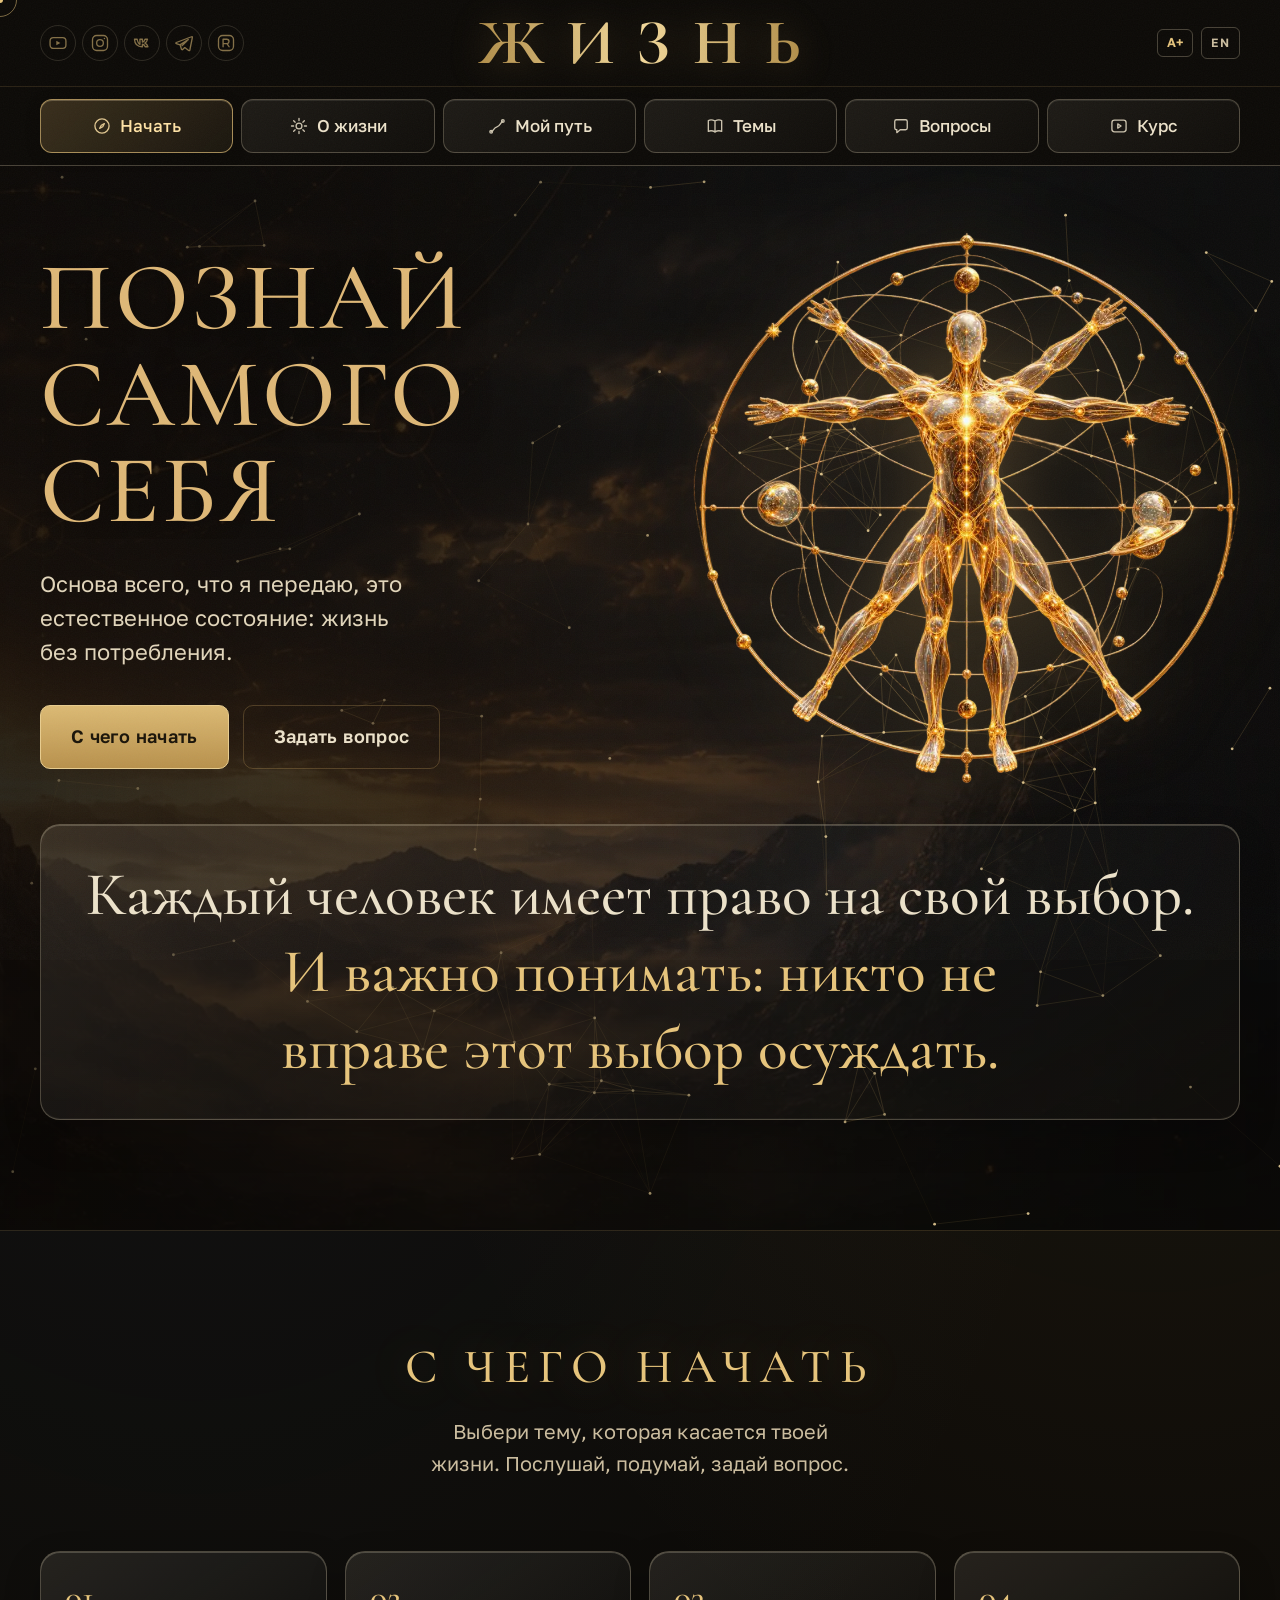
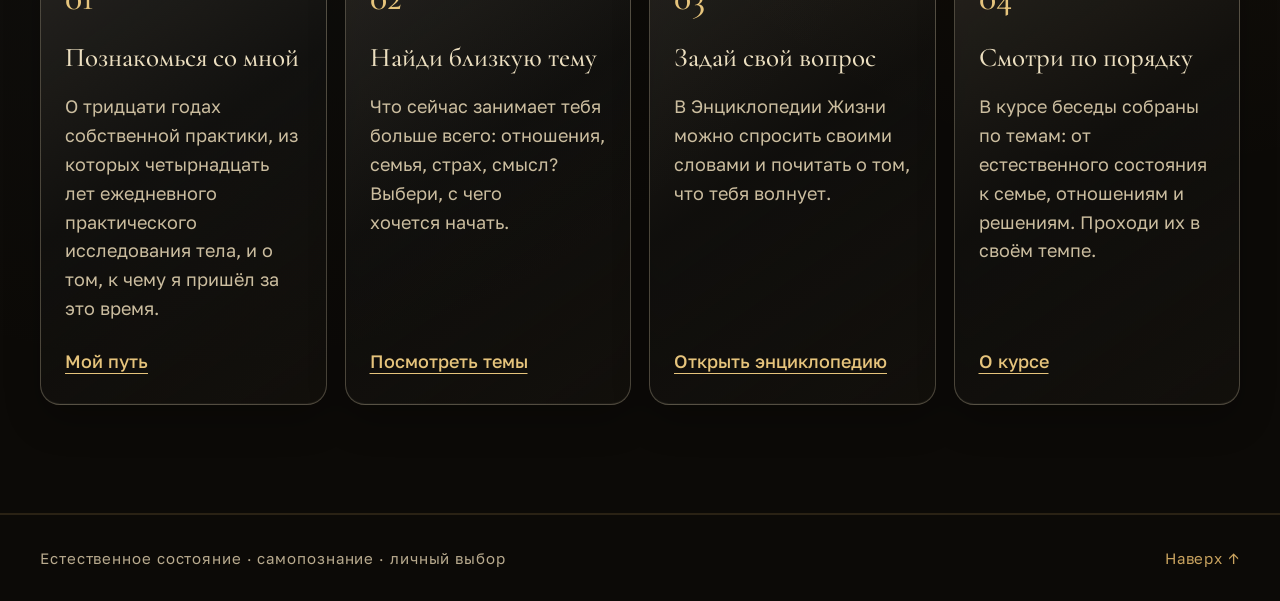
==== commit d100b437: "Studio voice from the interview for all narrations; normal cursor inside the film window Co-Authored" ====
--- a/index.html
+++ b/index.html
@@ -1,2 +1,2 @@
-<!DOCTYPE html><html lang="ru"><head><meta charSet="utf-8"/><meta name="viewport" content="width=device-width, initial-scale=1"/><link rel="preload" as="image" imageSrcSet="/media/20260905/vitruvian-lite-420.webp 420w, /media/20260905/vitruvian-lite-960.webp 960w" imageSizes="(max-width: 780px) 80vw, 560px" fetchPriority="high"/><link rel="stylesheet" href="/_next/static/css/index.DQ7kg_6X.css" data-rsc-css-href="/_next/static/css/index.DQ7kg_6X.css" data-precedence="vite-rsc/importer-resources"/><link rel="modulepreload" fetchPriority="low" href="/_next/static/chunks/index-DRnMvUqb.js"/><script src="/_next/static/chunks/rolldown-runtime-C60lm6uB.js" type="module" async=""></script><script src="/_next/static/chunks/framework-D_rUT4EX.js" type="module" async=""></script><script src="/_next/static/chunks/app-elements-H_Dr48wG.js" type="module" async=""></script><script src="/_next/static/chunks/hash-Cp347hhd.js" type="module" async=""></script><script src="/_next/static/chunks/record-uXSNv6cl.js" type="module" async=""></script><script src="/_next/static/chunks/app-rsc-cache-busting-CXe6e4Ry.js" type="module" async=""></script><script src="/_next/static/chunks/app-rsc-render-mode-CvTCGruk.js" type="module" async=""></script><script src="/_next/static/chunks/headers-C_MtfdF4.js" type="module" async=""></script><script src="/_next/static/chunks/protocol-headers-B9-bVeat.js" type="module" async=""></script><script src="/_next/static/chunks/deployment-id-DFhHa9wO.js" type="module" async=""></script><script src="/_next/static/chunks/navigation-errors-D5LMQqDL.js" type="module" async=""></script><link rel="modulepreload" href="/_next/static/chunks/layout-segment-context-B6j6znas.js" crossorigin=""/><link rel="modulepreload" href="/_next/static/chunks/site-Bol51bwq.js" crossorigin=""/><title>Познай самого себя · Естественное состояние</title><meta name="description" content="Вячеслав Тимошенко: тридцать лет практики естественного состояния. Тело, привычки, семья и собственный выбор. Энциклопедия Жизни и курс."/><meta name="robots" content="index, follow"/><meta property="og:title" content="Познай самого себя · Естественное состояние"/><meta property="og:description" content="Вячеслав Тимошенко: тридцать лет практики естественного состояния. Тело, привычки, семья и собственный выбор. Энциклопедия Жизни и курс."/><meta property="og:url" content="https://vyhod-iz-matricy.pages.dev"/><meta property="og:site_name" content="Познай самого себя"/><meta property="og:type" content="website"/><meta property="og:locale" content="ru_RU"/><meta property="og:image" content="https://vyhod-iz-matricy.pages.dev/og-1200x630.jpg"/><meta property="og:image:width" content="1200"/><meta property="og:image:height" content="630"/><meta property="og:image:alt" content="Вячеслав Тимошенко"/><meta name="twitter:card" content="summary_large_image"/><meta name="twitter:title" content="Познай самого себя · Естественное состояние"/><meta name="twitter:description" content="Вячеслав Тимошенко: тридцать лет практики естественного состояния. Тело, привычки, семья и собственный выбор. Энциклопедия Жизни и курс."/><meta name="twitter:image" content="https://vyhod-iz-matricy.pages.dev/og-1200x630.jpg"/><link rel="icon" href="/favicon.svg" type="image/svg+xml"/><link rel="apple-touch-icon" href="/apple-touch-icon.png" type="image/png" sizes="180x180"/><link rel="manifest" href="/manifest.webmanifest"/><link rel="canonical" href="https://vyhod-iz-matricy.pages.dev"/><link rel="alternate" hrefLang="ru" href="https://vyhod-iz-matricy.pages.dev"/><link rel="alternate" hrefLang="en" href="https://vyhod-iz-matricy.pages.dev/en/"/><meta name="theme-color" content="#0c0a07"/><script>Object.assign(((self[Symbol.for("vinext.navigationRuntime")]??={bootstrap:{routeManifest:null},functions:{}}).bootstrap.rsc??={rsc:[]}),{params:{},nav:{"pathname":"/","searchParams":[]}})</script><link rel="modulepreload" href="/_next/static/chunks/index-DRnMvUqb.js" />
-</head><body><main lang="ru"><div class="progress" aria-hidden="true"></div><div class="spotlight" aria-hidden="true"></div><div class="cursor-dot" aria-hidden="true"></div><div class="cursor-ring" aria-hidden="true"></div><script type="application/ld+json">{"@context":"https://schema.org","@type":"WebSite","name":"Вячеслав Тимошенко","url":"https://vyhod-iz-matricy.pages.dev/","inLanguage":"ru","author":{"@type":"Person","name":"Вячеслав Тимошенко"},"description":"Вячеслав Тимошенко: тридцать лет практики естественного состояния. Тело, привычки, семья и собственный выбор."}</script><nav class="nav-glass" aria-label="Навигация"><div class="nav shell"><ul class="social" aria-label="Мы в соцсетях"><li><span class="social-soon" aria-label="YouTube, скоро" title="YouTube · скоро"><svg viewBox="0 0 24 24" width="20" height="20" fill="none" stroke="currentColor" stroke-width="1.6" stroke-linecap="round" stroke-linejoin="round" aria-hidden="true"><rect x="2.5" y="5.5" width="19" height="13" rx="4"></rect><path d="M10 9.2v5.6l4.8-2.8z" fill="currentColor" stroke="none"></path></svg></span></li><li><span class="social-soon" aria-label="Instagram, скоро" title="Instagram · скоро"><svg viewBox="0 0 24 24" width="20" height="20" fill="none" stroke="currentColor" stroke-width="1.6" stroke-linecap="round" stroke-linejoin="round" aria-hidden="true"><rect x="3" y="3" width="18" height="18" rx="5"></rect><circle cx="12" cy="12" r="4"></circle><circle cx="17.3" cy="6.7" r=".9" fill="currentColor" stroke="none"></circle></svg></span></li><li><span class="social-soon" aria-label="ВКонтакте, скоро" title="ВКонтакте · скоро"><svg viewBox="0 0 24 24" width="20" height="20" fill="none" stroke="currentColor" stroke-width="1.6" stroke-linecap="round" stroke-linejoin="round" aria-hidden="true"><path d="M3 7.5h3.2c.6 3.4 2 5.6 3.3 6V7.5h3v3.4c1.3-.1 2.6-1.6 3.1-3.4h3c-.4 2.2-2 3.9-3.1 4.6 1.1.5 2.9 1.9 3.6 4.4h-3.3c-.6-1.6-1.9-2.9-3.3-3v3h-.4C6.3 16.5 3.3 13.2 3 7.5z"></path></svg></span></li><li><span class="social-soon" aria-label="Telegram, скоро" title="Telegram · скоро"><svg viewBox="0 0 24 24" width="20" height="20" fill="none" stroke="currentColor" stroke-width="1.6" stroke-linecap="round" stroke-linejoin="round" aria-hidden="true"><path d="M21 4.5 2.8 11.4c-.9.4-.9 1.1 0 1.4l4.5 1.4 1.7 5.3c.2.6.9.8 1.4.3l2.5-2.3 4.7 3.5c.6.4 1.2.2 1.4-.6L22 5.6c.2-1-.3-1.4-1-1.1zM7.6 14l9.6-6.1-7.6 7.3"></path></svg></span></li><li><span class="social-soon" aria-label="Rutube, скоро" title="Rutube · скоро"><svg viewBox="0 0 24 24" width="20" height="20" fill="none" stroke="currentColor" stroke-width="1.6" stroke-linecap="round" stroke-linejoin="round" aria-hidden="true"><rect x="3" y="3" width="18" height="18" rx="5"></rect><path d="M8.5 16.5v-9h4.3c1.8 0 2.8 1 2.8 2.6 0 1.4-.9 2.4-2.4 2.6l2.5 3.8M8.5 12.7h4"></path></svg></span></li></ul><a class="brand-word" href="#top">ЖИЗНЬ</a><div class="nav-tools"><button type="button" class="text-size" aria-pressed="false" title="Крупный текст" aria-label="Крупный текст">А+</button><a class="lang-switch" href="/en/" hrefLang="en" title="English version">EN</a></div></div></nav><nav class="section-tabs" aria-label="Разделы сайта"><div class="section-tabs-inner shell"><a href="#top" class="active" aria-current="page"><svg class="tab-icon" viewBox="0 0 24 24" width="20" height="20" fill="none" stroke="currentColor" stroke-width="1.6" stroke-linecap="round" stroke-linejoin="round" aria-hidden="true"><circle cx="12" cy="12" r="8.5"></circle><path d="m14.8 9.2-1.9 3.7-3.7 1.9 1.9-3.7z"></path></svg><span>Начать</span></a><a href="#vision" class=""><svg class="tab-icon" viewBox="0 0 24 24" width="20" height="20" fill="none" stroke="currentColor" stroke-width="1.6" stroke-linecap="round" stroke-linejoin="round" aria-hidden="true"><circle cx="12" cy="12" r="3.5"></circle><path d="M12 3v2.5M12 18.5V21M3 12h2.5M18.5 12H21M5.6 5.6l1.8 1.8M16.6 16.6l1.8 1.8M5.6 18.4l1.8-1.8M16.6 7.4l1.8-1.8"></path></svg><span>О жизни</span></a><a href="#road" class=""><svg class="tab-icon" viewBox="0 0 24 24" width="20" height="20" fill="none" stroke="currentColor" stroke-width="1.6" stroke-linecap="round" stroke-linejoin="round" aria-hidden="true"><path d="M5 19c3-1 3-5 7-6s4-5 7-7"></path><circle cx="5" cy="19" r="1.6"></circle><circle cx="19" cy="6" r="1.6"></circle></svg><span>Мой путь</span></a><a href="#program" class=""><svg class="tab-icon" viewBox="0 0 24 24" width="20" height="20" fill="none" stroke="currentColor" stroke-width="1.6" stroke-linecap="round" stroke-linejoin="round" aria-hidden="true"><path d="M4 5.5C6 4.5 9 4.5 12 6c3-1.5 6-1.5 8-.5v13c-2-1-5-1-8 .5-3-1.5-6-1.5-8-.5zM12 6v13.5"></path></svg><span>Темы</span></a><a href="#encyclopedia" class=""><svg class="tab-icon" viewBox="0 0 24 24" width="20" height="20" fill="none" stroke="currentColor" stroke-width="1.6" stroke-linecap="round" stroke-linejoin="round" aria-hidden="true"><path d="M4.5 6.5a2 2 0 0 1 2-2h11a2 2 0 0 1 2 2v8a2 2 0 0 1-2 2H11l-4 3.5v-3.5h-.5a2 2 0 0 1-2-2z"></path></svg><span>Вопросы</span></a><a href="#buy" class=""><svg class="tab-icon" viewBox="0 0 24 24" width="20" height="20" fill="none" stroke="currentColor" stroke-width="1.6" stroke-linecap="round" stroke-linejoin="round" aria-hidden="true"><rect x="3.5" y="5" width="17" height="14" rx="3"></rect><path d="m10.5 9.5 4 2.5-4 2.5z"></path></svg><span>Курс</span></a></div></nav><header class="hero" id="top" data-tab="start"><div class="hero-art" data-para="0.14" aria-hidden="true"></div><div class="hero-veil" aria-hidden="true"></div><canvas class="threads" aria-hidden="true"></canvas><div class="shell hero-grid"><div class="hero-copy-side reveal"><h1><span class="line"><span>Познай</span></span><span class="line"><span>самого</span></span><span class="line"><span>себя</span></span></h1><p class="hero-lead">Основа всего, что я передаю, это естественное состояние: жизнь без потребления.</p><div class="hero-actions"><a class="button button-gold" href="#start">С чего начать</a><a class="button button-line" href="https://t.me/nutrition_encyclopedia_bot" target="_blank" rel="noopener">Задать вопрос</a></div></div><figure class="emblem reveal" aria-hidden="true"><img src="/media/20260905/vitruvian-lite-960.webp" srcSet="/media/20260905/vitruvian-lite-420.webp 420w, /media/20260905/vitruvian-lite-960.webp 960w" sizes="(max-width: 780px) 80vw, 560px" alt="" width="960" height="978" fetchPriority="high" decoding="async"/></figure><aside class="hero-quote glass reveal"><p>Каждый человек имеет право на свой выбор.<!-- --> <span class="quote-emphasis">И важно понимать: никто не вправе этот выбор осуждать.</span></p></aside></div></header><section class="section" id="vision" aria-label="О человеке и жизни" data-tab="life" hidden=""><div class="shell"><header class="section-head center reveal"><h2>Человек. Опыт. Жизнь.</h2><p>Кто мы? Что значит жить в этом теле? Эти вопросы много лет занимают меня. Здесь я делюсь своим пониманием.</p></header><aside class="pillar glass reveal reader-note" aria-label="Если ты читаешь эти строки"><h3>Если ты читаешь эти строки</h3><p>Раз ты здесь, значит, что-то в привычной жизни уже кажется тебе не тем. После плотной еды тяжело, сил не хватает, без кофе день не начинается. Это первые сигналы. Я никого не уговариваю и не тороплю. Здесь собрано то, к чему я пришёл сам, а как жить, решаешь ты.</p></aside><div class="pillar-grid"><article class="pillar glass reveal"><h3>Естественное состояние</h3><p>Основа всего, о чём я говорю. Так я называю жизнь без еды и <strong class="said">воды</strong>. Из неё вырастает моё понимание тела, человека и духовного развития.</p></article><article class="pillar glass reveal"><h3>Человек и тело</h3><p>Я понимаю человека как душу, как жизнь. Тело для меня является формой, в которой мы здесь живём. Мне важно узнавать его возможности и бережно относиться к нему.</p></article><article class="pillar glass reveal"><h3>Тридцать лет поиска</h3><p>Я посвятил этому около тридцати лет. Четырнадцать из них ежедневно исследовал собственное тело. Здесь рассказываю о том, через что прошёл сам.</p></article><article class="pillar glass reveal"><h3>Шаг за шагом</h3><p>Хочу передать свой опыт последовательно. Чтобы отдельные беседы складывались в понимание, а у тебя было время обдумать услышанное и задать вопросы.</p></article></div><p class="section-caption reveal"><a href="#author-position">Как я понимаю жизнь</a> · <a href="#road">Мой путь</a></p></div></section><section class="section" id="start" aria-label="С чего начать" data-tab="start"><div class="shell"><header class="section-head center reveal"><h2>С чего начать</h2><p>Выбери тему, которая касается твоей жизни. Послушай, подумай, задай вопрос.</p></header><ol class="start-grid"><li class="start-card glass reveal"><span class="step-number" aria-hidden="true">0<!-- -->1</span><h3>Познакомься со мной</h3><p>О тридцати годах собственной практики, из которых четырнадцать лет ежедневного практического исследования тела, и о том, к чему я пришёл за это время.</p><a href="#road">Мой путь</a></li><li class="start-card glass reveal"><span class="step-number" aria-hidden="true">0<!-- -->2</span><h3>Найди близкую тему</h3><p>Что сейчас занимает тебя больше всего: отношения, семья, страх, смысл? Выбери, с чего хочется начать.</p><a href="#program">Посмотреть темы</a></li><li class="start-card glass reveal"><span class="step-number" aria-hidden="true">0<!-- -->3</span><h3>Задай свой вопрос</h3><p>В Энциклопедии Жизни можно спросить своими словами и почитать о том, что тебя волнует.</p><a href="https://t.me/nutrition_encyclopedia_bot" target="_blank" rel="noopener">Открыть энциклопедию</a></li><li class="start-card glass reveal"><span class="step-number" aria-hidden="true">0<!-- -->4</span><h3>Смотри по порядку</h3><p>В курсе беседы собраны по темам: от естественного состояния к семье, отношениям и решениям. Проходи их в своём темпе.</p><a href="#buy">О курсе</a></li></ol></div></section><section class="section" id="encyclopedia" aria-label="Энциклопедия Жизни" data-tab="questions" hidden=""><div class="shell"><div class="encyclopedia-card glass reveal"><div><p class="hero-kicker">Вопросы в Telegram</p><h2>Энциклопедия Жизни</h2><p>О человеке, теле, привычках и выборе. Читай по темам или напиши, что тебя волнует. Бот поможет найти ответ в беседах и текстах.</p><p class="encyclopedia-facts">Читать темы можно без ограничений. Первые 10 вопросов своими словами бесплатны.</p></div><a class="button button-gold" href="https://t.me/nutrition_encyclopedia_bot" target="_blank" rel="noopener">Задать вопрос в Telegram</a></div></div></section><section class="section" id="author-position" aria-label="Как я понимаю жизнь" data-tab="life" hidden=""><div class="shell"><header class="section-head center reveal"><h2>Как я понимаю жизнь</h2><p>Я рассказываю о том, к чему пришёл за годы собственного поиска. Твой выбор остаётся за тобой.</p></header><div class="position-list reveal"><details class="position-item glass"><summary>Человек и тело</summary><button type="button" class="listen" aria-pressed="false" aria-label="Слушать голосом Вячеслава"><svg viewBox="0 0 24 24" width="18" height="18" aria-hidden="true"><path d="M8 5.5v13l10.5-6.5z" fill="currentColor"></path></svg><span>Слушать</span></button><p>Для меня человек является душой, жизнью. Тело является формой, через которую мы проживаем свой опыт. Поэтому самопознание для меня связано и с внутренней жизнью, и с отношением к своему телу.</p></details><details class="position-item glass"><summary>Естественное состояние</summary><button type="button" class="listen" aria-pressed="false" aria-label="Слушать голосом Вячеслава"><svg viewBox="0 0 24 24" width="18" height="18" aria-hidden="true"><path d="M8 5.5v13l10.5-6.5z" fill="currentColor"></path></svg><span>Слушать</span></button><p>Я знаю и утверждаю: человеку не нужна еда. Жить на еде можно, но за это приходится платить. Естественное состояние: это жизнь без еды и без <strong class="said">воды</strong>. Его я связываю с духовным развитием.</p></details><details class="position-item glass"><summary>Длительность жизни</summary><button type="button" class="listen" aria-pressed="false" aria-label="Слушать голосом Вячеслава"><svg viewBox="0 0 24 24" width="18" height="18" aria-hidden="true"><path d="M8 5.5v13l10.5-6.5z" fill="currentColor"></path></svg><span>Слушать</span></button><p>Я знаю, что возможности человека гораздо шире <strong class="said">привычных представлений</strong>. В потреблении человек может прожить до ста пятидесяти, двухсот лет. Без потребления можно жить триста, пятьсот, тысячу лет и уйти самому, когда сам решишь.</p></details><details class="position-item glass"><summary>Возможности мозга</summary><button type="button" class="listen" aria-pressed="false" aria-label="Слушать голосом Вячеслава"><svg viewBox="0 0 24 24" width="18" height="18" aria-hidden="true"><path d="M8 5.5v13l10.5-6.5z" fill="currentColor"></path></svg><span>Слушать</span></button><p>Говоря о возможностях человека, я сравнивал 1–2% с 5–7% и говорил о полном раскрытии мозга. Так я показываю, сколько в нас ещё не раскрыто.</p></details><details class="position-item glass"><summary>Духовное развитие</summary><button type="button" class="listen" aria-pressed="false" aria-label="Слушать голосом Вячеслава"><svg viewBox="0 0 24 24" width="18" height="18" aria-hidden="true"><path d="M8 5.5v13l10.5-6.5z" fill="currentColor"></path></svg><span>Слушать</span></button><p>Я связываю развитие человека с душой и Творцом. Для меня это касается всей жизни: мыслей, поступков, привычек и отношения к людям.</p></details><details class="position-item glass"><summary>Тело как проводник света</summary><button type="button" class="listen" aria-pressed="false" aria-label="Слушать голосом Вячеслава"><svg viewBox="0 0 24 24" width="18" height="18" aria-hidden="true"><path d="M8 5.5v13l10.5-6.5z" fill="currentColor"></path></svg><span>Слушать</span></button><p>Когда человек живёт в естественном состоянии, его тело становится проводником света и энергии. Через него проходит свет Творца. Такое тело легко притягивает энергию, а вместе с ней и всё нужное в материальной жизни.</p></details></div></div></section><section class="section road-section" id="road" data-spotlight="1" aria-label="Мой путь" data-tab="path" hidden=""><div class="shell"><header class="section-head reveal"><h2>Мой путь</h2><p>Тридцать лет собственной практики, из которых четырнадцать лет ежедневного практического исследования тела. Здесь я рассказываю, к чему пришёл и что хочу передать.</p></header><figure class="portrait reveal"><img class="reveal-img" src="/media/20261009/portrait-810.webp" srcSet="/media/20261009/portrait-480.webp 480w, /media/20261009/portrait-810.webp 810w" sizes="(max-width: 780px) min(70vw, 340px), 360px" alt="Вячеслав Тимошенко" width="810" height="1080" loading="lazy" decoding="async"/><figcaption><span>Вячеслав Тимошенко</span>автор проекта</figcaption></figure><ol class="timeline"><li class="timeline-point"><strong>30 лет</strong><span>собственной практики</span></li><li class="timeline-point"><strong>14 лет</strong><span>ежедневного исследования тела</span></li><li class="timeline-point"><strong>Сейчас</strong><span>собираю опыт по частицам и передаю его</span></li></ol><div class="path-chapters"><article class="path-chapter glass reveal"><h3>Проверять на себе</h3><button type="button" class="listen" aria-pressed="false" aria-label="Слушать голосом Вячеслава"><svg viewBox="0 0 24 24" width="18" height="18" aria-hidden="true"><path d="M8 5.5v13l10.5-6.5z" fill="currentColor"></path></svg><span>Слушать</span></button><p>Я посвятил собственной практике тридцать лет. Четырнадцать из них ежедневно исследовал своё тело. Сначала это было моё личное развитие, а потом всё это перешло в личное исследование для человечества. Меня это так заинтересовало, что я стал сам изучать себя, чтобы потом передать это людям.</p></article><article class="path-chapter glass reveal"><h3>Человек и тело</h3><button type="button" class="listen" aria-pressed="false" aria-label="Слушать голосом Вячеслава"><svg viewBox="0 0 24 24" width="18" height="18" aria-hidden="true"><path d="M8 5.5v13l10.5-6.5z" fill="currentColor"></path></svg><span>Слушать</span></button><p>Для меня человек не сводится к телу. Я понимаю человека как душу, как жизнь, а тело как форму, в которой мы здесь находимся. Из этого понимания вырос мой интерес к самопознанию и возможностям тела.</p></article><article class="path-chapter glass reveal"><h3>Естественное состояние</h3><button type="button" class="listen" aria-pressed="false" aria-label="Слушать голосом Вячеслава"><svg viewBox="0 0 24 24" width="18" height="18" aria-hidden="true"><path d="M8 5.5v13l10.5-6.5z" fill="currentColor"></path></svg><span>Слушать</span></button><p>Так я называю жизнь без потребления пищи и воды. Я знаю и утверждаю: человеку не нужна еда. Жить на еде можно, но за это приходится платить. Для меня этот вопрос связан с телом, привычками и духовным развитием.</p></article><article class="path-chapter glass reveal"><h3>Передать то, что прожил</h3><button type="button" class="listen" aria-pressed="false" aria-label="Слушать голосом Вячеслава"><svg viewBox="0 0 24 24" width="18" height="18" aria-hidden="true"><path d="M8 5.5v13l10.5-6.5z" fill="currentColor"></path></svg><span>Слушать</span></button><p>Вначале это не являлось целью. Это было просто исследование себя: улучшить свою форму, чтобы была энергия воспитать свою дочку. А потом это перешло в серьёзную работу. За эти годы осталось много записей: беседы, голосовые сообщения, тексты и видео. Сейчас я собираю свой опыт по частицам, по темам и по порядку. Чтобы ты мог начать с понятного вопроса, послушать, обдумать и постепенно разобраться глубже.</p></article></div><aside class="path-choice glass reveal" id="stop" aria-label="Право на свой выбор"><h3>Твой выбор остаётся за тобой</h3><p>Я не ставлю себя выше другого человека. Нет ни одного человека, который был бы выше или ниже другого. У всех нас одинаковые возможности и ресурсы, заложенные ещё до нашего рождения. У каждого свой путь и право выбирать, как жить. Я делюсь тем, что прошёл сам.</p><div class="path-links"><a href="https://t.me/nutrition_encyclopedia_bot" target="_blank" rel="noopener">Задать вопрос</a></div></aside></div></section><section class="section" id="pillars" aria-label="Четыре опоры" data-tab="life" hidden=""><div class="shell"><header class="section-head center reveal"><h2>Четыре опоры</h2><p>То, к чему я возвращаюсь в своих решениях и поступках.</p></header><div class="pillar-grid"><article class="pillar glass reveal"><h3>Замечать себя</h3><p>Что ты выбираешь сам, а что делаешь по привычке? Начни с простых наблюдений за своим днём.</p></article><article class="pillar glass reveal"><h3>Отвечать за свой выбор</h3><p>У каждого решения есть продолжение. Мне важно понимать, к чему ведут мои поступки.</p></article><article class="pillar glass reveal"><h3>Понимать через опыт</h3><p>Я наблюдал, пробовал, ошибался и снова искал. Так постепенно складывалось моё понимание жизни.</p></article><article class="pillar glass reveal"><h3>Уважать другого</h3><p>Нельзя ставить себя выше другого человека. У каждого свой путь и право выбирать.</p></article></div></div></section><section class="section" id="clips" aria-label="Ролики" data-tab="topics" hidden=""><div class="shell"><header class="section-head center reveal"><h2>Ролики</h2><p>Короткие фильмы с моими словами. Нажми, чтобы смотреть со звуком.</p></header><ul class="clip-rail" aria-label="Ролики"><li><button type="button" class="clip-card glass"><video class="clip-preview" src="/media/clips/clip-01-preview.mp4" poster="/media/clips/clip-01.webp" muted="" loop="" playsInline="" preload="none" aria-hidden="true"></video><span class="clip-title"><svg viewBox="0 0 24 24" width="16" height="16" aria-hidden="true"><path d="M8 5.5v13l10.5-6.5z" fill="currentColor"></path></svg>Сила в доброте</span></button></li><li><button type="button" class="clip-card glass"><video class="clip-preview" src="/media/clips/clip-02-preview.mp4" poster="/media/clips/clip-02.webp" muted="" loop="" playsInline="" preload="none" aria-hidden="true"></video><span class="clip-title"><svg viewBox="0 0 24 24" width="16" height="16" aria-hidden="true"><path d="M8 5.5v13l10.5-6.5z" fill="currentColor"></path></svg>Начни свой день</span></button></li><li><button type="button" class="clip-card glass"><video class="clip-preview" src="/media/clips/clip-03-preview.mp4" poster="/media/clips/clip-03.webp" muted="" loop="" playsInline="" preload="none" aria-hidden="true"></video><span class="clip-title"><svg viewBox="0 0 24 24" width="16" height="16" aria-hidden="true"><path d="M8 5.5v13l10.5-6.5z" fill="currentColor"></path></svg>Дети видят всё</span></button></li><li><button type="button" class="clip-card glass"><video class="clip-preview" src="/media/clips/clip-04-preview.mp4" poster="/media/clips/clip-04.webp" muted="" loop="" playsInline="" preload="none" aria-hidden="true"></video><span class="clip-title"><svg viewBox="0 0 24 24" width="16" height="16" aria-hidden="true"><path d="M8 5.5v13l10.5-6.5z" fill="currentColor"></path></svg>Победи себя</span></button></li><li><button type="button" class="clip-card glass"><video class="clip-preview" src="/media/clips/clip-05-preview.mp4" poster="/media/clips/clip-05.webp" muted="" loop="" playsInline="" preload="none" aria-hidden="true"></video><span class="clip-title"><svg viewBox="0 0 24 24" width="16" height="16" aria-hidden="true"><path d="M8 5.5v13l10.5-6.5z" fill="currentColor"></path></svg>Сила любви</span></button></li><li><button type="button" class="clip-card glass"><video class="clip-preview" src="/media/clips/clip-06-preview.mp4" poster="/media/clips/clip-06.webp" muted="" loop="" playsInline="" preload="none" aria-hidden="true"></video><span class="clip-title"><svg viewBox="0 0 24 24" width="16" height="16" aria-hidden="true"><path d="M8 5.5v13l10.5-6.5z" fill="currentColor"></path></svg>Настоящее</span></button></li><li><button type="button" class="clip-card glass"><video class="clip-preview" src="/media/clips/clip-07-preview.mp4" poster="/media/clips/clip-07.webp" muted="" loop="" playsInline="" preload="none" aria-hidden="true"></video><span class="clip-title"><svg viewBox="0 0 24 24" width="16" height="16" aria-hidden="true"><path d="M8 5.5v13l10.5-6.5z" fill="currentColor"></path></svg>Энергия</span></button></li><li><button type="button" class="clip-card glass"><video class="clip-preview" src="/media/clips/clip-08-preview.mp4" poster="/media/clips/clip-08.webp" muted="" loop="" playsInline="" preload="none" aria-hidden="true"></video><span class="clip-title"><svg viewBox="0 0 24 24" width="16" height="16" aria-hidden="true"><path d="M8 5.5v13l10.5-6.5z" fill="currentColor"></path></svg>Родная земля</span></button></li><li><button type="button" class="clip-card glass"><video class="clip-preview" src="/media/clips/clip-09-preview.mp4" poster="/media/clips/clip-09.webp" muted="" loop="" playsInline="" preload="none" aria-hidden="true"></video><span class="clip-title"><svg viewBox="0 0 24 24" width="16" height="16" aria-hidden="true"><path d="M8 5.5v13l10.5-6.5z" fill="currentColor"></path></svg>Не сдаваться</span></button></li><li><button type="button" class="clip-card glass"><video class="clip-preview" src="/media/clips/clip-10-preview.mp4" poster="/media/clips/clip-10.webp" muted="" loop="" playsInline="" preload="none" aria-hidden="true"></video><span class="clip-title"><svg viewBox="0 0 24 24" width="16" height="16" aria-hidden="true"><path d="M8 5.5v13l10.5-6.5z" fill="currentColor"></path></svg>Человеком стать обязан</span></button></li></ul><dialog id="clip-dialog" class="clip-dialog"></dialog></div></section><section class="section" id="program" aria-label="Программа" data-tab="topics" hidden=""><div class="shell"><header class="section-head center reveal"><h2>О чём говорим</h2><p>О том, что касается тебя каждый день. Выбирай, что сейчас ближе: смотреть, слушать или читать.</p></header><div class="program-grid"><article class="program-card glass reveal" data-tilt="1"><img class="reveal-img" src="/media/20260915/prog-video-640.webp" alt="Беседы" width="640" height="640" loading="lazy" decoding="async"/><div class="program-body"><h3>Беседы</h3><p>О том, что волнует в обычной жизни: семья, отношения, страх, деньги и смысл. Можно смотреть или слушать.</p></div></article><article class="program-card glass reveal" data-tilt="1"><img class="reveal-img" src="/media/20260915/prog-practice-640.webp" alt="Самонаблюдение" width="640" height="640" loading="lazy" decoding="async"/><div class="program-body"><h3>Самонаблюдение</h3><p>Как ты принимаешь решения? Что повторяется изо дня в день? Замечай это и возвращайся к своим вопросам.</p></div></article><article class="program-card glass reveal" data-tilt="1"><img class="reveal-img" src="/media/20260915/prog-live-640.webp" alt="Вопросы" width="640" height="640" loading="lazy" decoding="async"/><div class="program-body"><h3>Вопросы</h3><p>Что-то осталось непонятным? Напиши об этом в Энциклопедию Жизни. Начать можно с одного вопроса.</p></div></article><article class="program-card glass reveal" data-tilt="1"><img class="reveal-img" src="/media/20260915/prog-community-640.webp" alt="Свой темп" width="640" height="640" loading="lazy" decoding="async"/><div class="program-body"><h3>Свой темп</h3><p>Читай и слушай без спешки. К важной для тебя беседе можно вернуться позже.</p></div></article></div></div></section><section class="section" id="thoughts" aria-label="О пути и теле" data-tab="topics" hidden=""><div class="shell"><header class="section-head center reveal"><h2>О пути и теле</h2><p>Коротко о том, что я понял на себе. Открывай то, что откликается.</p></header><div class="position-list reveal"><details class="position-item glass"><summary>Еда как зависимость</summary><button type="button" class="listen" aria-pressed="false" aria-label="Слушать голосом Вячеслава"><svg viewBox="0 0 24 24" width="18" height="18" aria-hidden="true"><path d="M8 5.5v13l10.5-6.5z" fill="currentColor"></path></svg><span>Слушать</span></button><p>Я не делю еду на правильную и неправильную. Для меня любая еда держит человека в зависимости, только разной силы. Сильнее всего держит тяжёлая пища, особенно убиенные животные. Она сразу прибивает человека к земле. Сюда входит всё, что люди называют продуктами животного происхождения: даже формулу для этого придумали и повесили клише. На самом деле это мёртвая плоть. Мы становимся тем, что едим. Если мы едим мёртвое, то и сами становимся мёртвыми. Молоко животное даёт только своему ребёнку, так же как мать даёт молоко своему. Дальше держит убитое, сваренное, жареное, печёное: крупы, каши, приготовленные овощи. Это тоже мёртвая пища. Слабее держат фрукты, ещё слабее соки. Дальше выход в естественное состояние. Человек может есть, получать удовольствие и снимать этим стресс. Это его право, и за это его нельзя осуждать. Но за это он платит.</p></details><details class="position-item glass"><summary>Почему говорят: мне не подходит</summary><button type="button" class="listen" aria-pressed="false" aria-label="Слушать голосом Вячеслава"><svg viewBox="0 0 24 24" width="18" height="18" aria-hidden="true"><path d="M8 5.5v13l10.5-6.5z" fill="currentColor"></path></svg><span>Слушать</span></button><p>Когда человеку что-либо не нравится, мозг легко находит аргументы для возражений. Так мозг защищает себя. Чаще за этими словами стоит нежелание проходить трансформацию: перемены, связанные с перестройкой тела, работу над собой в физическом и психологическом плане, перемены во внешности. Холод, слабость, ломка привычек. Это трудно, я знаю по себе.</p></details><details class="position-item glass"><summary>Каждый на своём уровне</summary><button type="button" class="listen" aria-pressed="false" aria-label="Слушать голосом Вячеслава"><svg viewBox="0 0 24 24" width="18" height="18" aria-hidden="true"><path d="M8 5.5v13l10.5-6.5z" fill="currentColor"></path></svg><span>Слушать</span></button><p>Кто-то делает короткие перерывы в еде, кто-то стал вегетарианцем, кто-то сыроедом, кто-то фруктоедом. Я сам когда-то шёл через все эти пути: вегетарианство, веганство, сыроедение, фруктоедение, сокопитие. По всем этим пищевым цепочкам я проходил туда и обратно много раз. Я никого не осуждаю. Каждый стоит на своей ступени и пойдёт дальше в своё время, когда будет готов.</p></details><details class="position-item glass"><summary>Практика важнее теории</summary><button type="button" class="listen" aria-pressed="false" aria-label="Слушать голосом Вячеслава"><svg viewBox="0 0 24 24" width="18" height="18" aria-hidden="true"><path d="M8 5.5v13l10.5-6.5z" fill="currentColor"></path></svg><span>Слушать</span></button><p>Мир меняют практики. Те, кто прошёл всё на себе, а не изучал со стороны. На это я потратил тридцать лет жизни, из которых четырнадцать каждый день исследовал своё тело. Подходил к самой границе жизни и смерти. Поэтому говорю только о том, что проверил сам.</p></details><details class="position-item glass"><summary>Почему в начале трудно</summary><button type="button" class="listen" aria-pressed="false" aria-label="Слушать голосом Вячеслава"><svg viewBox="0 0 24 24" width="18" height="18" aria-hidden="true"><path d="M8 5.5v13l10.5-6.5z" fill="currentColor"></path></svg><span>Слушать</span></button><p>Когда ты становишься на путь познания самого себя и входишь в естественное состояние, люди вокруг привыкли видеть тебя другим. А перемены начинают происходить и в лице, и в теле, и во всём, и тебя самого это пугает. Особенно если ты спортсмен: в начале естественного состояния ты проиграешь любому спортсмену. Физические показатели падают, потому что тело перестраивается. Бывает слабость, вялость, голова тяжёлая. Многие говорят себе: лучше поем, посплю, и всё будет нормально. Это тоже выбор. Тот, у кого есть знания или поддержка, идёт дальше. Сегодня проходит три километра, завтра четыре, потом пять. Медленно, но с каждым днём легче.</p></details><details class="position-item glass"><summary>Почему не бывает быстро</summary><button type="button" class="listen" aria-pressed="false" aria-label="Слушать голосом Вячеслава"><svg viewBox="0 0 24 24" width="18" height="18" aria-hidden="true"><path d="M8 5.5v13l10.5-6.5z" fill="currentColor"></path></svg><span>Слушать</span></button><p>Тело человека является частью природы, а природа живая, и в ней ничего не происходит быстро. Саженец не становится большим деревом за ночь. Волосы и ногти тоже не отрастают быстро: на всё нужно время. Так же и в теле, в естественном состоянии. Первый, второй, третий год идут перемены. Многие сходят с пути именно здесь: не хватает терпения переждать.</p></details><details class="position-item glass"><summary>Как обновляется тело</summary><button type="button" class="listen" aria-pressed="false" aria-label="Слушать голосом Вячеслава"><svg viewBox="0 0 24 24" width="18" height="18" aria-hidden="true"><path d="M8 5.5v13l10.5-6.5z" fill="currentColor"></path></svg><span>Слушать</span></button><p>Когда человек перестаёт потреблять, тело больше не тратит силы на то, чтобы принять еду и вывести её. Все системы обновляются, клетки постепенно заменяются, и в том же теле выстраивается новая форма жизни. Внутренние органы включаются полностью. Человек молодеет. Мои сверстники стареют, а я с годами всё моложе.</p></details><details class="position-item glass"><summary>Возможности без предела</summary><button type="button" class="listen" aria-pressed="false" aria-label="Слушать голосом Вячеслава"><svg viewBox="0 0 24 24" width="18" height="18" aria-hidden="true"><path d="M8 5.5v13l10.5-6.5z" fill="currentColor"></path></svg><span>Слушать</span></button><p>Всё вокруг устроено как фрактал. Если сможешь пройти километр, сможешь пройти и десять. Сможешь десять, сможешь и сто. Сможешь сто, сможешь и тысячу. То же самое с бегом: если можешь пробежать десять километров, сможешь и двадцать, пятьдесят, сто, тысячу. Многое зависит от подготовки, но не меньше от того, в каком состоянии ты это делаешь, в потреблении или без него.</p></details><details class="position-item glass"><summary>Что тело делает ночью</summary><button type="button" class="listen" aria-pressed="false" aria-label="Слушать голосом Вячеслава"><svg viewBox="0 0 24 24" width="18" height="18" aria-hidden="true"><path d="M8 5.5v13l10.5-6.5z" fill="currentColor"></path></svg><span>Слушать</span></button><p>К вечеру тело, загруженное едой за день, отключается. Ему нужен сон, потому что ночью оно разбирает всё, что человек в себя накидал. Поэтому поздним вечером на улице почти никого нет. Я в это время спокойно бегаю.</p></details><details class="position-item glass"><summary>Как еда выходит из тела</summary><button type="button" class="listen" aria-pressed="false" aria-label="Слушать голосом Вячеслава"><svg viewBox="0 0 24 24" width="18" height="18" aria-hidden="true"><path d="M8 5.5v13l10.5-6.5z" fill="currentColor"></path></svg><span>Слушать</span></button><p>Фрукты проходят легко. Мясо, жареная картошка, вермишель, шоколад и весь этот мусор выходят месяцами. Поэтому тем, кто пока остаётся в потреблении и не идёт дальше из-за страха или по своему выбору, я рекомендую питаться только фруктами, больше двигаться и есть не больше одного-двух раз в день.</p></details><details class="position-item glass"><summary>Почему портятся зубы</summary><button type="button" class="listen" aria-pressed="false" aria-label="Слушать голосом Вячеслава"><svg viewBox="0 0 24 24" width="18" height="18" aria-hidden="true"><path d="M8 5.5v13l10.5-6.5z" fill="currentColor"></path></svg><span>Слушать</span></button><p>Я проверял на себе, от чего портятся зубы. Больше всего зубы портятся от любой пищи, приготовленной на огне. Сюда же относятся молочное, сыр, яйца, рыба и мясо.</p></details><details class="position-item glass"><summary>Помидоры</summary><button type="button" class="listen" aria-pressed="false" aria-label="Слушать голосом Вячеслава"><svg viewBox="0 0 24 24" width="18" height="18" aria-hidden="true"><path d="M8 5.5v13l10.5-6.5z" fill="currentColor"></path></svg><span>Слушать</span></button><p>Если ты пока ешь фрукты и овощи, присмотрись к помидорам. В них меньше сахара, чем во фруктах, и есть красный цвет, который важен для тела. Ешь их сами по себе, без соли и перца.</p></details></div><p class="section-caption reveal">Хочешь спросить своими словами?<!-- --> <a href="https://t.me/nutrition_encyclopedia_bot" target="_blank" rel="noopener">Энциклопедия Жизни</a></p></div></section><section class="section" id="directions" aria-label="Направления" data-tab="topics" hidden=""><div class="shell"><header class="section-head center reveal"><h2>Направления</h2><p>Начать можно с бесед о повседневной жизни. К более глубоким вопросам возвращайся, когда почувствуешь интерес.</p></header><div class="direction-grid"><article class="direction glass reveal direction-current"><p class="direction-status">Первое направление · для тех, кто начинает</p><h3>Естественное состояние</h3><p>Естественное состояние и всё, что из него вырастает: тело, путь жизни, семья, отношения и решения. С этого можно начать знакомство.</p><a class="direction-link" href="#buy">О курсе<!-- --> <span aria-hidden="true">→</span></a></article><article class="direction glass reveal"><p class="direction-status">Второе направление · работа вглубь</p><h3>Осознанное преображение</h3><p>О привычках, дисциплине и ответственности за собственные решения. О том, как замечать себя и менять то, с чем больше не хочешь жить.</p></article><article class="direction glass reveal"><p class="direction-status">В подготовке</p><h3>Полное раскрытие</h3><p>Мои знания о возможностях человека, теле и духовном развитии. Предела человеческих возможностей не существует: ни в физическом, ни в психологическом плане, ни в творчестве. Всё зависит от твоего намерения, готовности работать над собой и от того, куда ты направляешь внимание.</p></article></div></div></section><section class="section" id="buy" aria-label="Курс" data-tab="course" hidden=""><div class="shell"><header class="section-head center reveal"><h2>Курс</h2></header><div class="buy-card glass reveal"><p class="buy-lead">Начинается с естественного состояния тела, дальше смысл, семья, отношения, страх и деньги. Короткие уроки можно смотреть с телефона или компьютера, без спешки.</p><ol class="buy-modules"><li>Естественное состояние<small>жизнь без потребления, тело, очищение, холод</small></li><li>Тело и движение<small>бег босиком, холод, испытания</small></li><li>Встреча с собой<small>моя история и первые вопросы о себе</small></li><li>Смысл и благодарность<small>сила сердца, доброта, что значит быть счастливым</small></li><li>Семья и наследие<small>дети и внуки, папина школа, что мы оставляем после себя</small></li><li>Отношения<small>мужчина и женщина, любовь и ожидания, предательство</small></li><li>Страх и решения<small>как отпустить страх и решиться</small></li><li>Деньги и достаток<small>как относиться к деньгам и богатству</small></li></ol><p class="buy-facts">78 уроков: 74 видео и 4 текста · около 6 часов</p><a class="button button-gold button-buy" href="https://t.me/The_Path_of_the_Heart_bot" target="_blank" rel="noopener">Купить курс</a><p class="buy-hint">Откроется Telegram-бот курса.</p><p class="buy-note">Можно остановиться на важной для себя мысли, вернуться к уроку и посмотреть его ещё раз.</p></div></div></section><section class="section" id="system" aria-label="Как устроена система" data-tab="course" hidden=""><div class="shell"><header class="section-head center reveal"><h2>Как устроена система</h2><p>Я практик, но одной практики мало. Нужна система, где всё изложено по порядку: с чего начать, что делать дальше, что будет происходить. Мы собираем её из моих бесед, записей и опыта, шаг за шагом.</p></header><ol class="start-grid"><li class="start-card glass reveal"><span class="step-number" aria-hidden="true">0<!-- -->1</span><h3>Знакомство</h3><p>Читаешь, смотришь, задаёшь вопросы в Энциклопедии Жизни. Проверяешь себя без спешки.</p></li><li class="start-card glass reveal"><span class="step-number" aria-hidden="true">0<!-- -->2</span><h3>Курс</h3><p>Беседы по порядку, по темам. Можно возвращаться к тому, что задело.</p></li><li class="start-card glass reveal"><span class="step-number" aria-hidden="true">0<!-- -->3</span><h3>Пространство</h3><p>Место, куда можно приехать на практику и самому прикоснуться к естественному состоянию. Время, место и условия будут объявлены отдельно.</p></li></ol></div></section><section class="section final" id="project" data-spotlight="1" aria-label="Финал" data-tab="course" hidden=""><img class="final-art" data-para="0.12" data-para-self="1" src="/media/20260915/final-trail-1536.webp" alt="" aria-hidden="true" width="1536" height="1024" loading="lazy" decoding="async"/><div class="final-veil" aria-hidden="true"></div><canvas class="threads" aria-hidden="true"></canvas><div class="shell"><h2 class="reveal"><span class="line"><span>Твой главный путь</span></span><span class="line"><span>начинается внутри.</span></span></h2><a class="button button-line reveal" href="https://t.me/nutrition_encyclopedia_bot" target="_blank" rel="noopener">Задать вопрос</a></div></section><footer class="footer"><div class="shell footer-row"><span>Естественное состояние · самопознание · личный выбор</span><a href="#top">Наверх ↑</a></div></footer></main><script type="module" src="/_next/static/chunks/index-DRnMvUqb.js" id="_R_" async=""></script><script>((self[Symbol.for("vinext.navigationRuntime")]??={bootstrap:{routeManifest:null},functions:{}}).bootstrap.rsc??={rsc:[]}).rsc.push("0:{\"page:/\":\"$L1\",\"layout:/\":\"$L2\",\"route:/\":\"$L3\",\"__route\":\"route:/\",\"__interceptionContext\":null,\"__layoutIds\":[\"layout:/\"],\"__rootLayout\":\"/\",\"__bfcacheSegmentIdentities\":{\"layout:/\":\"[\\\"layout\\\",\\\"layout:/\\\",\\\"root-boundary:/\\\",\\\"\\\"]\",\"page:/\":\"[\\\"page\\\",\\\"page:/\\\",\\\"root-boundary:/\\\",\\\"\\\"]\"},\"__srcPage\":[\"page\"],\"__layoutFlags\":{\"layout:/\":\"s\"},\"__artifactCompatibility\":{\"schemaVersion\":1,\"graphVersion\":\"app-route-graph:1177fd80f83fa7b0\",\"deploymentVersion\":\"4bdd0c47-628a-4746-b0fd-aaaa7001cd95\",\"appElementsSchemaVersion\":1,\"rscPayloadSchemaVersion\":1,\"rootBoundaryId\":\"/\",\"renderEpoch\":null},\"__dynamicStaleTime\":0}\n")</script><script>((self[Symbol.for("vinext.navigationRuntime")]??={bootstrap:{routeManifest:null},functions:{}}).bootstrap.rsc??={rsc:[]}).rsc.push("4:I[\"88664c582e82\",[],\"Children\",1]\n")</script><script>((self[Symbol.for("vinext.navigationRuntime")]??={bootstrap:{routeManifest:null},functions:{}}).bootstrap.rsc??={rsc:[]}).rsc.push("5:I[\"89e04654e283\",[],\"GlobalErrorBoundary\",1]\n")</script><script>((self[Symbol.for("vinext.navigationRuntime")]??={bootstrap:{routeManifest:null},functions:{}}).bootstrap.rsc??={rsc:[]}).rsc.push("6:I[\"516dba86d6f6\",[],\"default\",1]\n")</script><script>((self[Symbol.for("vinext.navigationRuntime")]??={bootstrap:{routeManifest:null},functions:{}}).bootstrap.rsc??={rsc:[]}).rsc.push("7:I[\"89e04654e283\",[],\"ErrorBoundary\",1]\n")</script><script>((self[Symbol.for("vinext.navigationRuntime")]??={bootstrap:{routeManifest:null},functions:{}}).bootstrap.rsc??={rsc:[]}).rsc.push("8:I[\"4c81dbf4bedb\",[],\"LayoutSegmentProvider\",1]\n")</script><script>((self[Symbol.for("vinext.navigationRuntime")]??={bootstrap:{routeManifest:null},functions:{}}).bootstrap.rsc??={rsc:[]}).rsc.push("9:I[\"88664c582e82\",[],\"Slot\",1]\n")</script><script>((self[Symbol.for("vinext.navigationRuntime")]??={bootstrap:{routeManifest:null},functions:{}}).bootstrap.rsc??={rsc:[]}).rsc.push("a:I[\"89e04654e283\",[],\"NotFoundBoundary\",1]\n")</script><script>((self[Symbol.for("vinext.navigationRuntime")]??={bootstrap:{routeManifest:null},functions:{}}).bootstrap.rsc??={rsc:[]}).rsc.push("b:I[\"c2747888630f\",[],\"default\",1]\n")</script><script>((self[Symbol.for("vinext.navigationRuntime")]??={bootstrap:{routeManifest:null},functions:{}}).bootstrap.rsc??={rsc:[]}).rsc.push(":HL[\"/_next/static/css/index.DQ7kg_6X.css\",\"style\"     ]\n")</script><script>((self[Symbol.for("vinext.navigationRuntime")]??={bootstrap:{routeManifest:null},functions:{}}).bootstrap.rsc??={rsc:[]}).rsc.push("2:[[[\"$\",\"link\",\"css:/_next/static/css/index.DQ7kg_6X.css\",{\"rel\":\"stylesheet\",\"precedence\":\"vite-rsc/importer-resources\",\"href\":\"/_next/static/css/index.DQ7kg_6X.css\",\"data-rsc-css-href\":\"/_next/static/css/index.DQ7kg_6X.css\"}],\"$undefined\"],[\"$\",\"html\",null,{\"lang\":\"ru\",\"children\":[\"$\",\"body\",null,{\"children\":[\"$\",\"$L4\",null,{}]}]}]]\n")</script><script>((self[Symbol.for("vinext.navigationRuntime")]??={bootstrap:{routeManifest:null},functions:{}}).bootstrap.rsc??={rsc:[]}).rsc.push("3:[[[\"$\",\"meta\",null,{\"charSet\":\"utf-8\"}],[[\"$\",\"title\",\"0\",{\"children\":\"Познай самого себя · Естественное состояние\"}],[\"$\",\"meta\",\"1\",{\"name\":\"description\",\"content\":\"Вячеслав Тимошенко: тридцать лет практики естественного состояния. Тело, привычки, семья и собственный выбор. Энциклопедия Жизни и курс.\"}],[\"$\",\"meta\",\"2\",{\"name\":\"robots\",\"content\":\"index, follow\"}],[\"$\",\"meta\",\"3\",{\"property\":\"og:title\",\"content\":\"Познай самого себя · Естественное состояние\"}],[\"$\",\"meta\",\"4\",{\"property\":\"og:description\",\"content\":\"Вячеслав Тимошенко: тридцать лет практики естественного состояния. Тело, привычки, семья и собственный выбор. Энциклопедия Жизни и курс.\"}],[\"$\",\"meta\",\"5\",{\"property\":\"og:url\",\"content\":\"https://vyhod-iz-matricy.pages.dev\"}],[\"$\",\"meta\",\"6\",{\"property\":\"og:site_name\",\"content\":\"Познай самого себя\"}],[\"$\",\"meta\",\"7\",{\"property\":\"og:type\",\"content\":\"website\"}],[\"$\",\"meta\",\"8\",{\"property\":\"og:locale\",\"content\":\"ru_RU\"}],[\"$\",\"meta\",\"9\",{\"property\":\"og:image\",\"content\":\"https://vyhod-iz-matricy.pages.dev/og-1200x630.jpg\"}],[\"$\",\"meta\",\"10\",{\"property\":\"og:image:width\",\"content\":\"1200\"}],[\"$\",\"meta\",\"11\",{\"property\":\"og:image:height\",\"content\":\"630\"}],[\"$\",\"meta\",\"12\",{\"property\":\"og:image:alt\",\"content\":\"Вячеслав Тимошенко\"}],[\"$\",\"meta\",\"13\",{\"name\":\"twitter:card\",\"content\":\"summary_large_image\"}],[\"$\",\"meta\",\"14\",{\"name\":\"twitter:title\",\"content\":\"Познай самого себя · Естественное состояние\"}],[\"$\",\"meta\",\"15\",{\"name\":\"twitter:description\",\"content\":\"Вячеслав Тимошенко: тридцать лет практики естественного состояния. Тело, привычки, семья и собственный выбор. Энциклопедия Жизни и курс.\"}],[\"$\",\"meta\",\"16\",{\"name\":\"twitter:image\",\"content\":\"https://vyhod-iz-matricy.pages.dev/og-1200x630.jpg\"}],[\"$\",\"link\",\"17\",{\"data-vinext-streamed-icon\":\"$undefined\",\"rel\":\"icon\",\"href\":\"/favicon.svg\",\"type\":\"image/svg+xml\",\"sizes\":\"$undefined\",\"color\":\"$undefined\",\"media\":\"$undefined\",\"fetchPriority\":\"$undefined\"}],[\"$\",\"link\",\"18\",{\"data-vinext-streamed-icon\":\"$undefined\",\"rel\":\"apple-touch-icon\",\"href\":\"/apple-touch-icon.png\",\"type\":\"image/png\",\"sizes\":\"180x180\",\"color\":\"$undefined\",\"media\":\"$undefined\",\"fetchPriority\":\"$undefined\"}],[\"$\",\"link\",\"19\",{\"rel\":\"manifest\",\"href\":\"/manifest.webmanifest\"}],[\"$\",\"link\",\"20\",{\"rel\":\"canonical\",\"href\":\"https://vyhod-iz-matricy.pages.dev\"}],[\"$\",\"link\",\"21\",{\"rel\":\"alternate\",\"hrefLang\":\"ru\",\"href\":\"https://vyhod-iz-matricy.pages.dev\"}],[\"$\",\"link\",\"22\",{\"rel\":\"alternate\",\"hrefLang\":\"en\",\"href\":\"https://vyhod-iz-matricy.pages.dev/en/\"}]],[[\"$\",\"meta\",\"0\",{\"name\":\"viewport\",\"content\":\"width=device-width, initial-scale=1\"}],[\"$\",\"meta\",\"1\",{\"name\":\"theme-color\",\"content\":\"#0c0a07\"}]]],[\"$\",\"$L5\",null,{\"fallback\":\"$6\",\"children\":[\"$\",\"$L7\",null,{\"fallback\":\"$6\",\"children\":[\"$\",\"$L8\",null,{\"providerId\":\"layout:/\",\"segmentMap\":{\"children\":[]},\"children\":[\"$\",\"$L9\",null,{\"id\":\"layout:/\",\"parallelSlots\":\"$undefined\",\"children\":[\"$\",\"$La\",null,{\"resetKey\":\"\",\"fallback\":[\"$\",\"main\",null,{\"style\":{\"minHeight\":\"100svh\",\"display\":\"grid\",\"placeItems\":\"center\",\"background\":\"#f4efe4\",\"color\":\"#211c14\",\"textAlign\":\"center\",\"padding\":\"24px\"},\"children\":[\"$\",\"div\",null,{\"children\":[[\"$\",\"p\",null,{\"style\":{\"color\":\"#a8482a\",\"fontSize\":\"10px\",\"fontWeight\":600,\"letterSpacing\":\".16em\",\"textTransform\":\"uppercase\",\"margin\":0},\"children\":\"Страница не найдена\"}],[\"$\",\"h1\",null,{\"style\":{\"fontFamily\":\"Prata, Georgia, 'Times New Roman', serif\",\"fontWeight\":400,\"fontSize\":\"clamp(40px, 8vw, 84px)\",\"letterSpacing\":\"-.02em\",\"margin\":\"22px 0 0\",\"lineHeight\":1.05},\"children\":\"Здесь дороги нет.\"}],[\"$\",\"p\",null,{\"style\":{\"color\":\"#5f5847\",\"margin\":\"26px auto 0\",\"maxWidth\":\"380px\",\"lineHeight\":1.6},\"children\":\"Такой страницы на сайте нет. Вернитесь на дорогу и продолжите оттуда.\"}],[\"$\",\"$Lb\",null,{\"href\":\"/\",\"style\":{\"display\":\"inline-flex\",\"alignItems\":\"center\",\"gap\":\"20px\",\"marginTop\":\"34px\",\"padding\":\"15px 20px\",\"background\":\"#211c14\",\"color\":\"#f4efe4\",\"fontSize\":\"10px\",\"fontWeight\":600,\"letterSpacing\":\".14em\",\"textTransform\":\"uppercase\",\"textDecoration\":\"none\"},\"children\":[\"На дорогу \",[\"$\",\"i\",null,{\"style\":{\"fontSize\":\"16px\",\"fontStyle\":\"normal\"},\"children\":\"←\"}]]}]]}]}],\"children\":[\"$\",\"$La\",null,{\"resetKey\":\"\",\"fallback\":[\"$\",\"main\",null,{\"style\":{\"minHeight\":\"100svh\",\"display\":\"grid\",\"placeItems\":\"center\",\"background\":\"#f4efe4\",\"color\":\"#211c14\",\"textAlign\":\"center\",\"padding\":\"24px\"},\"children\":[\"$\",\"div\",null,{\"children\":[[\"$\",\"p\",null,{\"style\":{\"color\":\"#a8482a\",\"fontSize\":\"10px\",\"fontWeight\":600,\"letterSpacing\":\".16em\",\"textTransform\":\"uppercase\",\"margin\":0},\"children\":\"Страница не найдена\"}],\"$Lc\",\"$Ld\",\"$Le\"]}]}],\"children\":\"$Lf\"}]}]}]}]}]}],null,null]\n")</script><script>((self[Symbol.for("vinext.navigationRuntime")]??={bootstrap:{routeManifest:null},functions:{}}).bootstrap.rsc??={rsc:[]}).rsc.push("10:I[\"b5e1778f2eff\",[],\"AppRouterScrollTarget\",1]\n")</script><script>((self[Symbol.for("vinext.navigationRuntime")]??={bootstrap:{routeManifest:null},functions:{}}).bootstrap.rsc??={rsc:[]}).rsc.push("11:I[\"89e04654e283\",[],\"RedirectBoundary\",1]\n")</script><script>((self[Symbol.for("vinext.navigationRuntime")]??={bootstrap:{routeManifest:null},functions:{}}).bootstrap.rsc??={rsc:[]}).rsc.push("c:[\"$\",\"h1\",null,{\"style\":{\"fontFamily\":\"Prata, Georgia, 'Times New Roman', serif\",\"fontWeight\":400,\"fontSize\":\"clamp(40px, 8vw, 84px)\",\"letterSpacing\":\"-.02em\",\"margin\":\"22px 0 0\",\"lineHeight\":1.05},\"children\":\"Здесь дороги нет.\"}]\n")</script><script>((self[Symbol.for("vinext.navigationRuntime")]??={bootstrap:{routeManifest:null},functions:{}}).bootstrap.rsc??={rsc:[]}).rsc.push("d:[\"$\",\"p\",null,{\"style\":{\"color\":\"#5f5847\",\"margin\":\"26px auto 0\",\"maxWidth\":\"380px\",\"lineHeight\":1.6},\"children\":\"Такой страницы на сайте нет. Вернитесь на дорогу и продолжите оттуда.\"}]\n")</script><script>((self[Symbol.for("vinext.navigationRuntime")]??={bootstrap:{routeManifest:null},functions:{}}).bootstrap.rsc??={rsc:[]}).rsc.push("e:[\"$\",\"$Lb\",null,{\"href\":\"/\",\"style\":{\"display\":\"inline-flex\",\"alignItems\":\"center\",\"gap\":\"20px\",\"marginTop\":\"34px\",\"padding\":\"15px 20px\",\"background\":\"#211c14\",\"color\":\"#f4efe4\",\"fontSize\":\"10px\",\"fontWeight\":600,\"letterSpacing\":\".14em\",\"textTransform\":\"uppercase\",\"textDecoration\":\"none\"},\"children\":[\"На дорогу \",[\"$\",\"i\",null,{\"style\":{\"fontSize\":\"16px\",\"fontStyle\":\"normal\"},\"children\":\"←\"}]]}]\n")</script><script>((self[Symbol.for("vinext.navigationRuntime")]??={bootstrap:{routeManifest:null},functions:{}}).bootstrap.rsc??={rsc:[]}).rsc.push("f:[\"$\",\"$L10\",null,{\"children\":[\"$\",\"$L11\",null,{\"children\":[[\"$\",\"$L8\",null,{\"providerId\":\"page:/\",\"segmentMap\":{\"children\":[\"__PAGE__\"]},\"children\":[\"$\",\"$L9\",null,{\"id\":\"page:/\"}]}],null]}]}]\n")</script><script>((self[Symbol.for("vinext.navigationRuntime")]??={bootstrap:{routeManifest:null},functions:{}}).bootstrap.rsc??={rsc:[]}).rsc.push("12:I[\"b85b39017127\",[],\"Site\",1]\n")</script><script>((self[Symbol.for("vinext.navigationRuntime")]??={bootstrap:{routeManifest:null},functions:{}}).bootstrap.rsc??={rsc:[]}).rsc.push("1:[\"$\",\"$L12\",null,{\"c\":{\"lang\":\"ru\",\"home\":\"/\",\"other\":{\"href\":\"/en/\",\"label\":\"EN\",\"title\":\"English version\"},\"encyclopediaHref\":\"https://t.me/nutrition_encyclopedia_bot\",\"buyHref\":\"https://t.me/The_Path_of_the_Heart_bot\",\"price\":\"\",\"wordmark\":\"ЖИЗНЬ\",\"social\":{\"label\":\"Мы в соцсетях\",\"soon\":\"скоро\",\"items\":[{\"id\":\"youtube\",\"name\":\"YouTube\",\"href\":\"\"},{\"id\":\"instagram\",\"name\":\"Instagram\",\"href\":\"\"},{\"id\":\"vk\",\"name\":\"ВКонтакте\",\"href\":\"\"},{\"id\":\"telegram\",\"name\":\"Telegram\",\"href\":\"\"},{\"id\":\"rutube\",\"name\":\"Rutube\",\"href\":\"\"}]},\"nav\":\"Навигация\",\"sections\":\"Разделы сайта\",\"tabs\":{\"start\":\"Начать\",\"life\":\"О жизни\",\"path\":\"Мой путь\",\"topics\":\"Темы\",\"questions\":\"Вопросы\",\"course\":\"Курс\"},\"voice\":{\"on\":true,\"play\":\"Слушать\",\"pause\":\"Пауза\",\"label\":\"Слушать голосом Вячеслава\"},\"text\":{\"larger\":\"Крупный текст\",\"normal\":\"Обычный текст\"},\"clips\":{\"label\":\"Ролики\",\"title\":\"Ролики\",\"lead\":\"Короткие фильмы с моими словами. Нажми, чтобы смотреть со звуком.\",\"close\":\"Закрыть\",\"items\":[\"Сила в доброте\",\"Начни свой день\",\"Дети видят всё\",\"Победи себя\",\"Сила любви\",\"Настоящее\",\"Энергия\",\"Родная земля\",\"Не сдаваться\",\"Человеком стать обязан\"]},\"ld\":{\"name\":\"Вячеслав Тимошенко\",\"description\":\"Вячеслав Тимошенко: тридцать лет практики естественного состояния. Тело, привычки, семья и собственный выбор.\"},\"hero\":{\"lines\":[\"Познай\",\"самого\",\"себя\"],\"lead\":\"Основа всего, что я передаю, это естественное состояние: жизнь без потребления.\",\"start\":\"С чего начать\",\"ask\":\"Задать вопрос\",\"quote\":[\"Каждый человек имеет право на свой выбор.\",\"И важно понимать: никто не вправе этот выбор осуждать.\"]},\"vision\":{\"label\":\"О человеке и жизни\",\"title\":\"Человек. Опыт. Жизнь.\",\"lead\":\"Кто мы? Что значит жить в этом теле? Эти вопросы много лет занимают меня. Здесь я делюсь своим пониманием.\",\"reader\":[\"Если ты читаешь эти строки\",\"Раз ты здесь, значит, что-то в привычной жизни уже кажется тебе не тем. После плотной еды тяжело, сил не хватает, без кофе день не начинается. Это первые сигналы. Я никого не уговариваю и не тороплю. Здесь собрано то, к чему я пришёл сам, а как жить, решаешь ты.\"],\"foundations\":[[\"Естественное состояние\",\"Основа всего, о чём я говорю. Так я называю жизнь без еды и **воды**. Из неё вырастает моё понимание тела, человека и духовного развития.\"],[\"Человек и тело\",\"Я понимаю человека как душу, как жизнь. Тело для меня является формой, в которой мы здесь живём. Мне важно узнавать его возможности и бережно относиться к нему.\"],[\"Тридцать лет поиска\",\"Я посвятил этому около тридцати лет. Четырнадцать из них ежедневно исследовал собственное тело. Здесь рассказываю о том, через что прошёл сам.\"],[\"Шаг за шагом\",\"Хочу передать свой опыт последовательно. Чтобы отдельные беседы складывались в понимание, а у тебя было время обдумать услышанное и задать вопросы.\"]],\"links\":[\"Как я понимаю жизнь\",\"Мой путь\"]},\"start\":{\"label\":\"С чего начать\",\"title\":\"С чего начать\",\"lead\":\"Выбери тему, которая касается твоей жизни. Послушай, подумай, задай вопрос.\",\"steps\":[{\"title\":\"Познакомься со мной\",\"text\":\"О тридцати годах собственной практики, из которых четырнадцать лет ежедневного практического исследования тела, и о том, к чему я пришёл за это время.\",\"href\":\"#road\",\"label\":\"Мой путь\"},{\"title\":\"Найди близкую тему\",\"text\":\"Что сейчас занимает тебя больше всего: отношения, семья, страх, смысл? Выбери, с чего хочется начать.\",\"href\":\"#program\",\"label\":\"Посмотреть темы\"},{\"title\":\"Задай свой вопрос\",\"text\":\"В Энциклопедии Жизни можно спросить своими словами и почитать о том, что тебя волнует.\",\"href\":\"https://t.me/nutrition_encyclopedia_bot\",\"label\":\"Открыть энциклопедию\"},{\"title\":\"Смотри по порядку\",\"text\":\"В курсе беседы собраны по темам: от естественного состояния к семье, отношениям и решениям. Проходи их в своём темпе.\",\"href\":\"#buy\",\"label\":\"О курсе\"}]},\"encyclopedia\":{\"label\":\"Энциклопедия Жизни\",\"kicker\":\"Вопросы в Telegram\",\"title\":\"Энциклопедия Жизни\",\"text\":\"О человеке, теле, привычках и выборе. Читай по темам или напиши, что тебя волнует. Бот поможет найти ответ в беседах и текстах.\",\"facts\":\"Читать темы можно без ограничений. Первые 10 вопросов своими словами бесплатны.\",\"button\":\"Задать вопрос в Telegram\"},\"position\":{\"label\":\"Как я понимаю жизнь\",\"title\":\"Как я понимаю жизнь\",\"lead\":\"Я рассказываю о том, к чему пришёл за годы собственного поиска. Твой выбор остаётся за тобой.\",\"items\":[[\"Человек и тело\",\"Для меня человек является душой, жизнью. Тело является формой, через которую мы проживаем свой опыт. Поэтому самопознание для меня связано и с внутренней жизнью, и с отношением к своему телу.\"],[\"Естественное состояние\",\"Я знаю и утверждаю: человеку не нужна еда. Жить на еде можно, но за это приходится платить. Естественное состояние: это жизнь без еды и без **воды**. Его я связываю с духовным развитием.\"],[\"Длительность жизни\",\"Я знаю, что возможности человека гораздо шире **привычных представлений**. В потреблении человек может прожить до ста пятидесяти, двухсот лет. Без потребления можно жить триста, пятьсот, тысячу лет и уйти самому, когда сам решишь.\"],[\"Возможности мозга\",\"Говоря о возможностях человека, я сравнивал 1–2% с 5–7% и говорил о полном раскрытии мозга. Так я показываю, сколько в нас ещё не раскрыто.\"],[\"Духовное развитие\",\"Я связываю развитие человека с душой и Творцом. Для меня это касается всей жизни: мыслей, поступков, привычек и отношения к людям.\"],[\"Тело как проводник света\",\"Когда человек живёт в естественном состоянии, его тело становится проводником света и энергии. Через него проходит свет Творца. Такое тело легко притягивает энергию, а вместе с ней и всё нужное в материальной жизни.\"]]},\"road\":{\"label\":\"Мой путь\",\"title\":\"Мой путь\",\"lead\":\"Тридцать лет собственной практики, из которых четырнадцать лет ежедневного практического исследования тела. Здесь я рассказываю, к чему пришёл и что хочу передать.\",\"portrait\":{\"alt\":\"Вячеслав Тимошенко\",\"name\":\"Вячеслав Тимошенко\",\"role\":\"автор проекта\"},\"facts\":[[\"30 лет\",\"собственной практики\"],[\"14 лет\",\"ежедневного исследования тела\"],[\"Сейчас\",\"собираю опыт по частицам и передаю его\"]],\"chapters\":[[\"Проверять на себе\",\"Я посвятил собственной практике тридцать лет. Четырнадцать из них ежедневно исследовал своё тело. Сначала это было моё личное развитие, а потом всё это перешло в личное исследование для человечества. Меня это так заинтересовало, что я стал сам изучать себя, чтобы потом передать это людям.\"],[\"Человек и тело\",\"Для меня человек не сводится к телу. Я понимаю человека как душу, как жизнь, а тело как форму, в которой мы здесь находимся. Из этого понимания вырос мой интерес к самопознанию и возможностям тела.\"],[\"Естественное состояние\",\"Так я называю жизнь без потребления пищи и воды. Я знаю и утверждаю: человеку не нужна еда. Жить на еде можно, но за это приходится платить. Для меня этот вопрос связан с телом, привычками и духовным развитием.\"],[\"Передать то, что прожил\",\"Вначале это не являлось целью. Это было просто исследование себя: улучшить свою форму, чтобы была энергия воспитать свою дочку. А потом это перешло в серьёзную работу. За эти годы осталось много записей: беседы, голосовые сообщения, тексты и видео. Сейчас я собираю свой опыт по частицам, по темам и по порядку. Чтобы ты мог начать с понятного вопроса, послушать, обдумать и постепенно разобраться глубже.\"]],\"choice\":{\"label\":\"Право на свой выбор\",\"title\":\"Твой выбор остаётся за тобой\",\"text\":\"Я не ставлю себя выше другого человека. Нет ни одного человека, который был бы выше или ниже другого. У всех нас одинаковые возможности и ресурсы, заложенные ещё до нашего рождения. У каждого свой путь и право выбирать, как жить. Я делюсь тем, что прошёл сам.\",\"ask\":\"Задать вопрос\"}},\"pillars\":{\"label\":\"Четыре опоры\",\"title\":\"Четыре опоры\",\"lead\":\"То, к чему я возвращаюсь в своих решениях и поступках.\",\"items\":[[\"Замечать себя\",\"Что ты выбираешь сам, а что делаешь по привычке? Начни с простых наблюдений за своим днём.\"],[\"Отвечать за свой выбор\",\"У каждого решения есть продолжение. Мне важно понимать, к чему ведут мои поступки.\"],[\"Понимать через опыт\",\"Я наблюдал, пробовал, ошибался и снова искал. Так постепенно складывалось моё понимание жизни.\"],[\"Уважать другого\",\"Нельзя ставить себя выше другого человека. У каждого свой путь и право выбирать.\"]]},\"program\":{\"label\":\"Программа\",\"title\":\"О чём говорим\",\"lead\":\"О том, что касается тебя каждый день. Выбирай, что сейчас ближе: смотреть, слушать или читать.\",\"items\":[[\"Беседы\",\"prog-video-640.webp\",\"О том, что волнует в обычной жизни: семья, отношения, страх, деньги и смысл. Можно смотреть или слушать.\"],[\"Самонаблюдение\",\"prog-practice-640.webp\",\"Как ты принимаешь решения? Что повторяется изо дня в день? Замечай это и возвращайся к своим вопросам.\"],[\"Вопросы\",\"prog-live-640.webp\",\"Что-то осталось непонятным? Напиши об этом в Энциклопедию Жизни. Начать можно с одного вопроса.\"],[\"Свой темп\",\"prog-community-640.webp\",\"Читай и слушай без спешки. К важной для тебя беседе можно вернуться позже.\"]]},\"thoughts\":{\"label\":\"О пути и теле\",\"title\":\"О пути и теле\",\"lead\":\"Коротко о том, что я понял на себе. Открывай то, что откликается.\",\"ask\":\"Хочешь спросить своими словами?\",\"link\":\"Энциклопедия Жизни\",\"items\":[[\"Еда как зависимость\",\"Я не делю еду на правильную и неправильную. Для меня любая еда держит человека в зависимости, только разной силы. Сильнее всего держит тяжёлая пища, особенно убиенные животные. Она сразу прибивает человека к земле. Сюда входит всё, что люди называют продуктами животного происхождения: даже формулу для этого придумали и повесили клише. На самом деле это мёртвая плоть. Мы становимся тем, что едим. Если мы едим мёртвое, то и сами становимся мёртвыми. Молоко животное даёт только своему ребёнку, так же как мать даёт молоко своему. Дальше держит убитое, сваренное, жареное, печёное: крупы, каши, приготовленные овощи. Это тоже мёртвая пища. Слабее держат фрукты, ещё слабее соки. Дальше выход в естественное состояние. Человек может есть, получать удовольствие и снимать этим стресс. Это его право, и за это его нельзя осуждать. Но за это он платит.\"],[\"Почему говорят: мне не подходит\",\"Когда человеку что-либо не нравится, мозг легко находит аргументы для возражений. Так мозг защищает себя. Чаще за этими словами стоит нежелание проходить трансформацию: перемены, связанные с перестройкой тела, работу над собой в физическом и психологическом плане, перемены во внешности. Холод, слабость, ломка привычек. Это трудно, я знаю по себе.\"],[\"Каждый на своём уровне\",\"Кто-то делает короткие перерывы в еде, кто-то стал вегетарианцем, кто-то сыроедом, кто-то фруктоедом. Я сам когда-то шёл через все эти пути: вегетарианство, веганство, сыроедение, фруктоедение, сокопитие. По всем этим пищевым цепочкам я проходил туда и обратно много раз. Я никого не осуждаю. Каждый стоит на своей ступени и пойдёт дальше в своё время, когда будет готов.\"],[\"Практика важнее теории\",\"Мир меняют практики. Те, кто прошёл всё на себе, а не изучал со стороны. На это я потратил тридцать лет жизни, из которых четырнадцать каждый день исследовал своё тело. Подходил к самой границе жизни и смерти. Поэтому говорю только о том, что проверил сам.\"],[\"Почему в начале трудно\",\"Когда ты становишься на путь познания самого себя и входишь в естественное состояние, люди вокруг привыкли видеть тебя другим. А перемены начинают происходить и в лице, и в теле, и во всём, и тебя самого это пугает. Особенно если ты спортсмен: в начале естественного состояния ты проиграешь любому спортсмену. Физические показатели падают, потому что тело перестраивается. Бывает слабость, вялость, голова тяжёлая. Многие говорят себе: лучше поем, посплю, и всё будет нормально. Это тоже выбор. Тот, у кого есть знания или поддержка, идёт дальше. Сегодня проходит три километра, завтра четыре, потом пять. Медленно, но с каждым днём легче.\"],[\"Почему не бывает быстро\",\"Тело человека является частью природы, а природа живая, и в ней ничего не происходит быстро. Саженец не становится большим деревом за ночь. Волосы и ногти тоже не отрастают быстро: на всё нужно время. Так же и в теле, в естественном состоянии. Первый, второй, третий год идут перемены. Многие сходят с пути именно здесь: не хватает терпения переждать.\"],[\"Как обновляется тело\",\"Когда человек перестаёт потреблять, тело больше не тратит силы на то, чтобы принять еду и вывести её. Все системы обновляются, клетки постепенно заменяются, и в том же теле выстраивается новая форма жизни. Внутренние органы включаются полностью. Человек молодеет. Мои сверстники стареют, а я с годами всё моложе.\"],[\"Возможности без предела\",\"Всё вокруг устроено как фрактал. Если сможешь пройти километр, сможешь пройти и десять. Сможешь десять, сможешь и сто. Сможешь сто, сможешь и тысячу. То же самое с бегом: если можешь пробежать десять километров, сможешь и двадцать, пятьдесят, сто, тысячу. Многое зависит от подготовки, но не меньше от того, в каком состоянии ты это делаешь, в потреблении или без него.\"],[\"Что тело делает ночью\",\"К вечеру тело, загруженное едой за день, отключается. Ему нужен сон, потому что ночью оно разбирает всё, что человек в себя накидал. Поэтому поздним вечером на улице почти никого нет. Я в это время спокойно бегаю.\"],[\"Как еда выходит из тела\",\"Фрукты проходят легко. Мясо, жареная картошка, вермишель, шоколад и весь этот мусор выходят месяцами. Поэтому тем, кто пока остаётся в потреблении и не идёт дальше из-за страха или по своему выбору, я рекомендую питаться только фруктами, больше двигаться и есть не больше одного-двух раз в день.\"],[\"Почему портятся зубы\",\"Я проверял на себе, от чего портятся зубы. Больше всего зубы портятся от любой пищи, приготовленной на огне. Сюда же относятся молочное, сыр, яйца, рыба и мясо.\"],[\"Помидоры\",\"Если ты пока ешь фрукты и овощи, присмотрись к помидорам. В них меньше сахара, чем во фруктах, и есть красный цвет, который важен для тела. Ешь их сами по себе, без соли и перца.\"]]},\"directions\":{\"label\":\"Направления\",\"title\":\"Направления\",\"lead\":\"Начать можно с бесед о повседневной жизни. К более глубоким вопросам возвращайся, когда почувствуешь интерес.\",\"link\":\"О курсе\",\"items\":[{\"name\":\"Естественное состояние\",\"status\":\"Первое направление · для тех, кто начинает\",\"text\":\"Естественное состояние и всё, что из него вырастает: тело, путь жизни, семья, отношения и решения. С этого можно начать знакомство.\",\"current\":true},{\"name\":\"Осознанное преображение\",\"status\":\"Второе направление · работа вглубь\",\"text\":\"О привычках, дисциплине и ответственности за собственные решения. О том, как замечать себя и менять то, с чем больше не хочешь жить.\",\"current\":false},{\"name\":\"Полное раскрытие\",\"status\":\"В подготовке\",\"text\":\"Мои знания о возможностях человека, теле и духовном развитии. Предела человеческих возможностей не существует: ни в физическом, ни в психологическом плане, ни в творчестве. Всё зависит от твоего намерения, готовности работать над собой и от того, куда ты направляешь внимание.\",\"current\":false}]},\"course\":{\"label\":\"Курс\",\"title\":\"Курс\",\"lead\":\"Начинается с естественного состояния тела, дальше смысл, семья, отношения, страх и деньги. Короткие уроки можно смотреть с телефона или компьютера, без спешки.\",\"modules\":[[\"Естественное состояние\",\"жизнь без потребления, тело, очищение, холод\"],[\"Тело и движение\",\"бег босиком, холод, испытания\"],[\"Встреча с собой\",\"моя история и первые вопросы о себе\"],[\"Смысл и благодарность\",\"сила сердца, доброта, что значит быть счастливым\"],[\"Семья и наследие\",\"дети и внуки, папина школа, что мы оставляем после себя\"],[\"Отношения\",\"мужчина и женщина, любовь и ожидания, предательство\"],[\"Страх и решения\",\"как отпустить страх и решиться\"],[\"Деньги и достаток\",\"как относиться к деньгам и богатству\"]],\"facts\":\"78 уроков: 74 видео и 4 текста · около 6 часов\",\"buy\":\"Купить курс\",\"hint\":\"Откроется Telegram-бот курса.\",\"note\":\"Можно остановиться на важной для себя мысли, вернуться к уроку и посмотреть его ещё раз.\"},\"system\":{\"label\":\"Как устроена система\",\"title\":\"Как устроена система\",\"lead\":\"Я практик, но одной практики мало. Нужна система, где всё изложено по порядку: с чего начать, что делать дальше, что будет происходить. Мы собираем её из моих бесед, записей и опыта, шаг за шагом.\",\"steps\":[[\"Знакомство\",\"Читаешь, смотришь, задаёшь вопросы в Энциклопедии Жизни. Проверяешь себя без спешки.\"],[\"Курс\",\"Беседы по порядку, по темам. Можно возвращаться к тому, что задело.\"],[\"Пространство\",\"Место, куда можно приехать на практику и самому прикоснуться к естественному состоянию. Время, место и условия будут объявлены отдельно.\"]]},\"final\":{\"label\":\"Финал\",\"lines\":[\"Твой главный путь\",\"начинается внутри.\"],\"ask\":\"Задать вопрос\"},\"footer\":{\"line\":\"Естественное состояние · самопознание · личный выбор\",\"top\":\"Наверх ↑\"}}}]\n")</script><script>Object.assign(((self[Symbol.for("vinext.navigationRuntime")]??={bootstrap:{routeManifest:null},functions:{}}).bootstrap.rsc??={rsc:[]}),{"initialCacheKind":"static"});((self[Symbol.for("vinext.navigationRuntime")]??={bootstrap:{routeManifest:null},functions:{}}).bootstrap.rsc??={rsc:[]}).done=true</script></body></html>+<!DOCTYPE html><html lang="ru"><head><meta charSet="utf-8"/><meta name="viewport" content="width=device-width, initial-scale=1"/><link rel="preload" as="image" imageSrcSet="/media/20260905/vitruvian-lite-420.webp 420w, /media/20260905/vitruvian-lite-960.webp 960w" imageSizes="(max-width: 780px) 80vw, 560px" fetchPriority="high"/><link rel="stylesheet" href="/_next/static/css/index.DcrGv6u0.css" data-rsc-css-href="/_next/static/css/index.DcrGv6u0.css" data-precedence="vite-rsc/importer-resources"/><link rel="modulepreload" fetchPriority="low" href="/_next/static/chunks/index-B8oy2kQz.js"/><script src="/_next/static/chunks/rolldown-runtime-C60lm6uB.js" type="module" async=""></script><script src="/_next/static/chunks/framework-D_rUT4EX.js" type="module" async=""></script><script src="/_next/static/chunks/app-elements-H_Dr48wG.js" type="module" async=""></script><script src="/_next/static/chunks/hash-Cp347hhd.js" type="module" async=""></script><script src="/_next/static/chunks/record-uXSNv6cl.js" type="module" async=""></script><script src="/_next/static/chunks/app-rsc-cache-busting-D3IT7Lnl.js" type="module" async=""></script><script src="/_next/static/chunks/app-rsc-render-mode-CvTCGruk.js" type="module" async=""></script><script src="/_next/static/chunks/headers-C_MtfdF4.js" type="module" async=""></script><script src="/_next/static/chunks/protocol-headers-B9-bVeat.js" type="module" async=""></script><script src="/_next/static/chunks/deployment-id-DFhHa9wO.js" type="module" async=""></script><script src="/_next/static/chunks/navigation-errors-D5LMQqDL.js" type="module" async=""></script><link rel="modulepreload" href="/_next/static/chunks/layout-segment-context-Bxgbs0Lt.js" crossorigin=""/><link rel="modulepreload" href="/_next/static/chunks/site-Bol51bwq.js" crossorigin=""/><title>Познай самого себя · Естественное состояние</title><meta name="description" content="Вячеслав Тимошенко: тридцать лет практики естественного состояния. Тело, привычки, семья и собственный выбор. Энциклопедия Жизни и курс."/><meta name="robots" content="index, follow"/><meta property="og:title" content="Познай самого себя · Естественное состояние"/><meta property="og:description" content="Вячеслав Тимошенко: тридцать лет практики естественного состояния. Тело, привычки, семья и собственный выбор. Энциклопедия Жизни и курс."/><meta property="og:url" content="https://vyhod-iz-matricy.pages.dev"/><meta property="og:site_name" content="Познай самого себя"/><meta property="og:type" content="website"/><meta property="og:locale" content="ru_RU"/><meta property="og:image" content="https://vyhod-iz-matricy.pages.dev/og-1200x630.jpg"/><meta property="og:image:width" content="1200"/><meta property="og:image:height" content="630"/><meta property="og:image:alt" content="Вячеслав Тимошенко"/><meta name="twitter:card" content="summary_large_image"/><meta name="twitter:title" content="Познай самого себя · Естественное состояние"/><meta name="twitter:description" content="Вячеслав Тимошенко: тридцать лет практики естественного состояния. Тело, привычки, семья и собственный выбор. Энциклопедия Жизни и курс."/><meta name="twitter:image" content="https://vyhod-iz-matricy.pages.dev/og-1200x630.jpg"/><link rel="icon" href="/favicon.svg" type="image/svg+xml"/><link rel="apple-touch-icon" href="/apple-touch-icon.png" type="image/png" sizes="180x180"/><link rel="manifest" href="/manifest.webmanifest"/><link rel="canonical" href="https://vyhod-iz-matricy.pages.dev"/><link rel="alternate" hrefLang="ru" href="https://vyhod-iz-matricy.pages.dev"/><link rel="alternate" hrefLang="en" href="https://vyhod-iz-matricy.pages.dev/en/"/><meta name="theme-color" content="#0c0a07"/><script>Object.assign(((self[Symbol.for("vinext.navigationRuntime")]??={bootstrap:{routeManifest:null},functions:{}}).bootstrap.rsc??={rsc:[]}),{params:{},nav:{"pathname":"/","searchParams":[]}})</script><link rel="modulepreload" href="/_next/static/chunks/index-B8oy2kQz.js" />
+</head><body><main lang="ru"><div class="progress" aria-hidden="true"></div><div class="spotlight" aria-hidden="true"></div><div class="cursor-dot" aria-hidden="true"></div><div class="cursor-ring" aria-hidden="true"></div><script type="application/ld+json">{"@context":"https://schema.org","@type":"WebSite","name":"Вячеслав Тимошенко","url":"https://vyhod-iz-matricy.pages.dev/","inLanguage":"ru","author":{"@type":"Person","name":"Вячеслав Тимошенко"},"description":"Вячеслав Тимошенко: тридцать лет практики естественного состояния. Тело, привычки, семья и собственный выбор."}</script><nav class="nav-glass" aria-label="Навигация"><div class="nav shell"><ul class="social" aria-label="Мы в соцсетях"><li><span class="social-soon" aria-label="YouTube, скоро" title="YouTube · скоро"><svg viewBox="0 0 24 24" width="20" height="20" fill="none" stroke="currentColor" stroke-width="1.6" stroke-linecap="round" stroke-linejoin="round" aria-hidden="true"><rect x="2.5" y="5.5" width="19" height="13" rx="4"></rect><path d="M10 9.2v5.6l4.8-2.8z" fill="currentColor" stroke="none"></path></svg></span></li><li><span class="social-soon" aria-label="Instagram, скоро" title="Instagram · скоро"><svg viewBox="0 0 24 24" width="20" height="20" fill="none" stroke="currentColor" stroke-width="1.6" stroke-linecap="round" stroke-linejoin="round" aria-hidden="true"><rect x="3" y="3" width="18" height="18" rx="5"></rect><circle cx="12" cy="12" r="4"></circle><circle cx="17.3" cy="6.7" r=".9" fill="currentColor" stroke="none"></circle></svg></span></li><li><span class="social-soon" aria-label="ВКонтакте, скоро" title="ВКонтакте · скоро"><svg viewBox="0 0 24 24" width="20" height="20" fill="none" stroke="currentColor" stroke-width="1.6" stroke-linecap="round" stroke-linejoin="round" aria-hidden="true"><path d="M3 7.5h3.2c.6 3.4 2 5.6 3.3 6V7.5h3v3.4c1.3-.1 2.6-1.6 3.1-3.4h3c-.4 2.2-2 3.9-3.1 4.6 1.1.5 2.9 1.9 3.6 4.4h-3.3c-.6-1.6-1.9-2.9-3.3-3v3h-.4C6.3 16.5 3.3 13.2 3 7.5z"></path></svg></span></li><li><span class="social-soon" aria-label="Telegram, скоро" title="Telegram · скоро"><svg viewBox="0 0 24 24" width="20" height="20" fill="none" stroke="currentColor" stroke-width="1.6" stroke-linecap="round" stroke-linejoin="round" aria-hidden="true"><path d="M21 4.5 2.8 11.4c-.9.4-.9 1.1 0 1.4l4.5 1.4 1.7 5.3c.2.6.9.8 1.4.3l2.5-2.3 4.7 3.5c.6.4 1.2.2 1.4-.6L22 5.6c.2-1-.3-1.4-1-1.1zM7.6 14l9.6-6.1-7.6 7.3"></path></svg></span></li><li><span class="social-soon" aria-label="Rutube, скоро" title="Rutube · скоро"><svg viewBox="0 0 24 24" width="20" height="20" fill="none" stroke="currentColor" stroke-width="1.6" stroke-linecap="round" stroke-linejoin="round" aria-hidden="true"><rect x="3" y="3" width="18" height="18" rx="5"></rect><path d="M8.5 16.5v-9h4.3c1.8 0 2.8 1 2.8 2.6 0 1.4-.9 2.4-2.4 2.6l2.5 3.8M8.5 12.7h4"></path></svg></span></li></ul><a class="brand-word" href="#top">ЖИЗНЬ</a><div class="nav-tools"><button type="button" class="text-size" aria-pressed="false" title="Крупный текст" aria-label="Крупный текст">А+</button><a class="lang-switch" href="/en/" hrefLang="en" title="English version">EN</a></div></div></nav><nav class="section-tabs" aria-label="Разделы сайта"><div class="section-tabs-inner shell"><a href="#top" class="active" aria-current="page"><svg class="tab-icon" viewBox="0 0 24 24" width="20" height="20" fill="none" stroke="currentColor" stroke-width="1.6" stroke-linecap="round" stroke-linejoin="round" aria-hidden="true"><circle cx="12" cy="12" r="8.5"></circle><path d="m14.8 9.2-1.9 3.7-3.7 1.9 1.9-3.7z"></path></svg><span>Начать</span></a><a href="#vision" class=""><svg class="tab-icon" viewBox="0 0 24 24" width="20" height="20" fill="none" stroke="currentColor" stroke-width="1.6" stroke-linecap="round" stroke-linejoin="round" aria-hidden="true"><circle cx="12" cy="12" r="3.5"></circle><path d="M12 3v2.5M12 18.5V21M3 12h2.5M18.5 12H21M5.6 5.6l1.8 1.8M16.6 16.6l1.8 1.8M5.6 18.4l1.8-1.8M16.6 7.4l1.8-1.8"></path></svg><span>О жизни</span></a><a href="#road" class=""><svg class="tab-icon" viewBox="0 0 24 24" width="20" height="20" fill="none" stroke="currentColor" stroke-width="1.6" stroke-linecap="round" stroke-linejoin="round" aria-hidden="true"><path d="M5 19c3-1 3-5 7-6s4-5 7-7"></path><circle cx="5" cy="19" r="1.6"></circle><circle cx="19" cy="6" r="1.6"></circle></svg><span>Мой путь</span></a><a href="#program" class=""><svg class="tab-icon" viewBox="0 0 24 24" width="20" height="20" fill="none" stroke="currentColor" stroke-width="1.6" stroke-linecap="round" stroke-linejoin="round" aria-hidden="true"><path d="M4 5.5C6 4.5 9 4.5 12 6c3-1.5 6-1.5 8-.5v13c-2-1-5-1-8 .5-3-1.5-6-1.5-8-.5zM12 6v13.5"></path></svg><span>Темы</span></a><a href="#encyclopedia" class=""><svg class="tab-icon" viewBox="0 0 24 24" width="20" height="20" fill="none" stroke="currentColor" stroke-width="1.6" stroke-linecap="round" stroke-linejoin="round" aria-hidden="true"><path d="M4.5 6.5a2 2 0 0 1 2-2h11a2 2 0 0 1 2 2v8a2 2 0 0 1-2 2H11l-4 3.5v-3.5h-.5a2 2 0 0 1-2-2z"></path></svg><span>Вопросы</span></a><a href="#buy" class=""><svg class="tab-icon" viewBox="0 0 24 24" width="20" height="20" fill="none" stroke="currentColor" stroke-width="1.6" stroke-linecap="round" stroke-linejoin="round" aria-hidden="true"><rect x="3.5" y="5" width="17" height="14" rx="3"></rect><path d="m10.5 9.5 4 2.5-4 2.5z"></path></svg><span>Курс</span></a></div></nav><header class="hero" id="top" data-tab="start"><div class="hero-art" data-para="0.14" aria-hidden="true"></div><div class="hero-veil" aria-hidden="true"></div><canvas class="threads" aria-hidden="true"></canvas><div class="shell hero-grid"><div class="hero-copy-side reveal"><h1><span class="line"><span>Познай</span></span><span class="line"><span>самого</span></span><span class="line"><span>себя</span></span></h1><p class="hero-lead">Основа всего, что я передаю, это естественное состояние: жизнь без потребления.</p><div class="hero-actions"><a class="button button-gold" href="#start">С чего начать</a><a class="button button-line" href="https://t.me/nutrition_encyclopedia_bot" target="_blank" rel="noopener">Задать вопрос</a></div></div><figure class="emblem reveal" aria-hidden="true"><img src="/media/20260905/vitruvian-lite-960.webp" srcSet="/media/20260905/vitruvian-lite-420.webp 420w, /media/20260905/vitruvian-lite-960.webp 960w" sizes="(max-width: 780px) 80vw, 560px" alt="" width="960" height="978" fetchPriority="high" decoding="async"/></figure><aside class="hero-quote glass reveal"><p>Каждый человек имеет право на свой выбор.<!-- --> <span class="quote-emphasis">И важно понимать: никто не вправе этот выбор осуждать.</span></p></aside></div></header><section class="section" id="vision" aria-label="О человеке и жизни" data-tab="life" hidden=""><div class="shell"><header class="section-head center reveal"><h2>Человек. Опыт. Жизнь.</h2><p>Кто мы? Что значит жить в этом теле? Эти вопросы много лет занимают меня. Здесь я делюсь своим пониманием.</p></header><aside class="pillar glass reveal reader-note" aria-label="Если ты читаешь эти строки"><h3>Если ты читаешь эти строки</h3><p>Раз ты здесь, значит, что-то в привычной жизни уже кажется тебе не тем. После плотной еды тяжело, сил не хватает, без кофе день не начинается. Это первые сигналы. Я никого не уговариваю и не тороплю. Здесь собрано то, к чему я пришёл сам, а как жить, решаешь ты.</p></aside><div class="pillar-grid"><article class="pillar glass reveal"><h3>Естественное состояние</h3><p>Основа всего, о чём я говорю. Так я называю жизнь без еды и <strong class="said">воды</strong>. Из неё вырастает моё понимание тела, человека и духовного развития.</p></article><article class="pillar glass reveal"><h3>Человек и тело</h3><p>Я понимаю человека как душу, как жизнь. Тело для меня является формой, в которой мы здесь живём. Мне важно узнавать его возможности и бережно относиться к нему.</p></article><article class="pillar glass reveal"><h3>Тридцать лет поиска</h3><p>Я посвятил этому около тридцати лет. Четырнадцать из них ежедневно исследовал собственное тело. Здесь рассказываю о том, через что прошёл сам.</p></article><article class="pillar glass reveal"><h3>Шаг за шагом</h3><p>Хочу передать свой опыт последовательно. Чтобы отдельные беседы складывались в понимание, а у тебя было время обдумать услышанное и задать вопросы.</p></article></div><p class="section-caption reveal"><a href="#author-position">Как я понимаю жизнь</a> · <a href="#road">Мой путь</a></p></div></section><section class="section" id="start" aria-label="С чего начать" data-tab="start"><div class="shell"><header class="section-head center reveal"><h2>С чего начать</h2><p>Выбери тему, которая касается твоей жизни. Послушай, подумай, задай вопрос.</p></header><ol class="start-grid"><li class="start-card glass reveal"><span class="step-number" aria-hidden="true">0<!-- -->1</span><h3>Познакомься со мной</h3><p>О тридцати годах собственной практики, из которых четырнадцать лет ежедневного практического исследования тела, и о том, к чему я пришёл за это время.</p><a href="#road">Мой путь</a></li><li class="start-card glass reveal"><span class="step-number" aria-hidden="true">0<!-- -->2</span><h3>Найди близкую тему</h3><p>Что сейчас занимает тебя больше всего: отношения, семья, страх, смысл? Выбери, с чего хочется начать.</p><a href="#program">Посмотреть темы</a></li><li class="start-card glass reveal"><span class="step-number" aria-hidden="true">0<!-- -->3</span><h3>Задай свой вопрос</h3><p>В Энциклопедии Жизни можно спросить своими словами и почитать о том, что тебя волнует.</p><a href="https://t.me/nutrition_encyclopedia_bot" target="_blank" rel="noopener">Открыть энциклопедию</a></li><li class="start-card glass reveal"><span class="step-number" aria-hidden="true">0<!-- -->4</span><h3>Смотри по порядку</h3><p>В курсе беседы собраны по темам: от естественного состояния к семье, отношениям и решениям. Проходи их в своём темпе.</p><a href="#buy">О курсе</a></li></ol></div></section><section class="section" id="encyclopedia" aria-label="Энциклопедия Жизни" data-tab="questions" hidden=""><div class="shell"><div class="encyclopedia-card glass reveal"><div><p class="hero-kicker">Вопросы в Telegram</p><h2>Энциклопедия Жизни</h2><p>О человеке, теле, привычках и выборе. Читай по темам или напиши, что тебя волнует. Бот поможет найти ответ в беседах и текстах.</p><p class="encyclopedia-facts">Читать темы можно без ограничений. Первые 10 вопросов своими словами бесплатны.</p></div><a class="button button-gold" href="https://t.me/nutrition_encyclopedia_bot" target="_blank" rel="noopener">Задать вопрос в Telegram</a></div></div></section><section class="section" id="author-position" aria-label="Как я понимаю жизнь" data-tab="life" hidden=""><div class="shell"><header class="section-head center reveal"><h2>Как я понимаю жизнь</h2><p>Я рассказываю о том, к чему пришёл за годы собственного поиска. Твой выбор остаётся за тобой.</p></header><div class="position-list reveal"><details class="position-item glass"><summary>Человек и тело</summary><button type="button" class="listen" aria-pressed="false" aria-label="Слушать голосом Вячеслава"><svg viewBox="0 0 24 24" width="18" height="18" aria-hidden="true"><path d="M8 5.5v13l10.5-6.5z" fill="currentColor"></path></svg><span>Слушать</span></button><p>Для меня человек является душой, жизнью. Тело является формой, через которую мы проживаем свой опыт. Поэтому самопознание для меня связано и с внутренней жизнью, и с отношением к своему телу.</p></details><details class="position-item glass"><summary>Естественное состояние</summary><button type="button" class="listen" aria-pressed="false" aria-label="Слушать голосом Вячеслава"><svg viewBox="0 0 24 24" width="18" height="18" aria-hidden="true"><path d="M8 5.5v13l10.5-6.5z" fill="currentColor"></path></svg><span>Слушать</span></button><p>Я знаю и утверждаю: человеку не нужна еда. Жить на еде можно, но за это приходится платить. Естественное состояние: это жизнь без еды и без <strong class="said">воды</strong>. Его я связываю с духовным развитием.</p></details><details class="position-item glass"><summary>Длительность жизни</summary><button type="button" class="listen" aria-pressed="false" aria-label="Слушать голосом Вячеслава"><svg viewBox="0 0 24 24" width="18" height="18" aria-hidden="true"><path d="M8 5.5v13l10.5-6.5z" fill="currentColor"></path></svg><span>Слушать</span></button><p>Я знаю, что возможности человека гораздо шире <strong class="said">привычных представлений</strong>. В потреблении человек может прожить до ста пятидесяти, двухсот лет. Без потребления можно жить триста, пятьсот, тысячу лет и уйти самому, когда сам решишь.</p></details><details class="position-item glass"><summary>Возможности мозга</summary><button type="button" class="listen" aria-pressed="false" aria-label="Слушать голосом Вячеслава"><svg viewBox="0 0 24 24" width="18" height="18" aria-hidden="true"><path d="M8 5.5v13l10.5-6.5z" fill="currentColor"></path></svg><span>Слушать</span></button><p>Говоря о возможностях человека, я сравнивал 1–2% с 5–7% и говорил о полном раскрытии мозга. Так я показываю, сколько в нас ещё не раскрыто.</p></details><details class="position-item glass"><summary>Духовное развитие</summary><button type="button" class="listen" aria-pressed="false" aria-label="Слушать голосом Вячеслава"><svg viewBox="0 0 24 24" width="18" height="18" aria-hidden="true"><path d="M8 5.5v13l10.5-6.5z" fill="currentColor"></path></svg><span>Слушать</span></button><p>Я связываю развитие человека с душой и Творцом. Для меня это касается всей жизни: мыслей, поступков, привычек и отношения к людям.</p></details><details class="position-item glass"><summary>Тело как проводник света</summary><button type="button" class="listen" aria-pressed="false" aria-label="Слушать голосом Вячеслава"><svg viewBox="0 0 24 24" width="18" height="18" aria-hidden="true"><path d="M8 5.5v13l10.5-6.5z" fill="currentColor"></path></svg><span>Слушать</span></button><p>Когда человек живёт в естественном состоянии, его тело становится проводником света и энергии. Через него проходит свет Творца. Такое тело легко притягивает энергию, а вместе с ней и всё нужное в материальной жизни.</p></details></div></div></section><section class="section road-section" id="road" data-spotlight="1" aria-label="Мой путь" data-tab="path" hidden=""><div class="shell"><header class="section-head reveal"><h2>Мой путь</h2><p>Тридцать лет собственной практики, из которых четырнадцать лет ежедневного практического исследования тела. Здесь я рассказываю, к чему пришёл и что хочу передать.</p></header><figure class="portrait reveal"><img class="reveal-img" src="/media/20261009/portrait-810.webp" srcSet="/media/20261009/portrait-480.webp 480w, /media/20261009/portrait-810.webp 810w" sizes="(max-width: 780px) min(70vw, 340px), 360px" alt="Вячеслав Тимошенко" width="810" height="1080" loading="lazy" decoding="async"/><figcaption><span>Вячеслав Тимошенко</span>автор проекта</figcaption></figure><ol class="timeline"><li class="timeline-point"><strong>30 лет</strong><span>собственной практики</span></li><li class="timeline-point"><strong>14 лет</strong><span>ежедневного исследования тела</span></li><li class="timeline-point"><strong>Сейчас</strong><span>собираю опыт по частицам и передаю его</span></li></ol><div class="path-chapters"><article class="path-chapter glass reveal"><h3>Проверять на себе</h3><button type="button" class="listen" aria-pressed="false" aria-label="Слушать голосом Вячеслава"><svg viewBox="0 0 24 24" width="18" height="18" aria-hidden="true"><path d="M8 5.5v13l10.5-6.5z" fill="currentColor"></path></svg><span>Слушать</span></button><p>Я посвятил собственной практике тридцать лет. Четырнадцать из них ежедневно исследовал своё тело. Сначала это было моё личное развитие, а потом всё это перешло в личное исследование для человечества. Меня это так заинтересовало, что я стал сам изучать себя, чтобы потом передать это людям.</p></article><article class="path-chapter glass reveal"><h3>Человек и тело</h3><button type="button" class="listen" aria-pressed="false" aria-label="Слушать голосом Вячеслава"><svg viewBox="0 0 24 24" width="18" height="18" aria-hidden="true"><path d="M8 5.5v13l10.5-6.5z" fill="currentColor"></path></svg><span>Слушать</span></button><p>Для меня человек не сводится к телу. Я понимаю человека как душу, как жизнь, а тело как форму, в которой мы здесь находимся. Из этого понимания вырос мой интерес к самопознанию и возможностям тела.</p></article><article class="path-chapter glass reveal"><h3>Естественное состояние</h3><button type="button" class="listen" aria-pressed="false" aria-label="Слушать голосом Вячеслава"><svg viewBox="0 0 24 24" width="18" height="18" aria-hidden="true"><path d="M8 5.5v13l10.5-6.5z" fill="currentColor"></path></svg><span>Слушать</span></button><p>Так я называю жизнь без потребления пищи и воды. Я знаю и утверждаю: человеку не нужна еда. Жить на еде можно, но за это приходится платить. Для меня этот вопрос связан с телом, привычками и духовным развитием.</p></article><article class="path-chapter glass reveal"><h3>Передать то, что прожил</h3><button type="button" class="listen" aria-pressed="false" aria-label="Слушать голосом Вячеслава"><svg viewBox="0 0 24 24" width="18" height="18" aria-hidden="true"><path d="M8 5.5v13l10.5-6.5z" fill="currentColor"></path></svg><span>Слушать</span></button><p>Вначале это не являлось целью. Это было просто исследование себя: улучшить свою форму, чтобы была энергия воспитать свою дочку. А потом это перешло в серьёзную работу. За эти годы осталось много записей: беседы, голосовые сообщения, тексты и видео. Сейчас я собираю свой опыт по частицам, по темам и по порядку. Чтобы ты мог начать с понятного вопроса, послушать, обдумать и постепенно разобраться глубже.</p></article></div><aside class="path-choice glass reveal" id="stop" aria-label="Право на свой выбор"><h3>Твой выбор остаётся за тобой</h3><p>Я не ставлю себя выше другого человека. Нет ни одного человека, который был бы выше или ниже другого. У всех нас одинаковые возможности и ресурсы, заложенные ещё до нашего рождения. У каждого свой путь и право выбирать, как жить. Я делюсь тем, что прошёл сам.</p><div class="path-links"><a href="https://t.me/nutrition_encyclopedia_bot" target="_blank" rel="noopener">Задать вопрос</a></div></aside></div></section><section class="section" id="pillars" aria-label="Четыре опоры" data-tab="life" hidden=""><div class="shell"><header class="section-head center reveal"><h2>Четыре опоры</h2><p>То, к чему я возвращаюсь в своих решениях и поступках.</p></header><div class="pillar-grid"><article class="pillar glass reveal"><h3>Замечать себя</h3><p>Что ты выбираешь сам, а что делаешь по привычке? Начни с простых наблюдений за своим днём.</p></article><article class="pillar glass reveal"><h3>Отвечать за свой выбор</h3><p>У каждого решения есть продолжение. Мне важно понимать, к чему ведут мои поступки.</p></article><article class="pillar glass reveal"><h3>Понимать через опыт</h3><p>Я наблюдал, пробовал, ошибался и снова искал. Так постепенно складывалось моё понимание жизни.</p></article><article class="pillar glass reveal"><h3>Уважать другого</h3><p>Нельзя ставить себя выше другого человека. У каждого свой путь и право выбирать.</p></article></div></div></section><section class="section" id="clips" aria-label="Ролики" data-tab="topics" hidden=""><div class="shell"><header class="section-head center reveal"><h2>Ролики</h2><p>Короткие фильмы с моими словами. Нажми, чтобы смотреть со звуком.</p></header><ul class="clip-rail" aria-label="Ролики"><li><button type="button" class="clip-card glass"><video class="clip-preview" src="/media/clips/clip-01-preview.mp4" poster="/media/clips/clip-01.webp" muted="" loop="" playsInline="" preload="none" aria-hidden="true"></video><span class="clip-title"><svg viewBox="0 0 24 24" width="16" height="16" aria-hidden="true"><path d="M8 5.5v13l10.5-6.5z" fill="currentColor"></path></svg>Сила в доброте</span></button></li><li><button type="button" class="clip-card glass"><video class="clip-preview" src="/media/clips/clip-02-preview.mp4" poster="/media/clips/clip-02.webp" muted="" loop="" playsInline="" preload="none" aria-hidden="true"></video><span class="clip-title"><svg viewBox="0 0 24 24" width="16" height="16" aria-hidden="true"><path d="M8 5.5v13l10.5-6.5z" fill="currentColor"></path></svg>Начни свой день</span></button></li><li><button type="button" class="clip-card glass"><video class="clip-preview" src="/media/clips/clip-03-preview.mp4" poster="/media/clips/clip-03.webp" muted="" loop="" playsInline="" preload="none" aria-hidden="true"></video><span class="clip-title"><svg viewBox="0 0 24 24" width="16" height="16" aria-hidden="true"><path d="M8 5.5v13l10.5-6.5z" fill="currentColor"></path></svg>Дети видят всё</span></button></li><li><button type="button" class="clip-card glass"><video class="clip-preview" src="/media/clips/clip-04-preview.mp4" poster="/media/clips/clip-04.webp" muted="" loop="" playsInline="" preload="none" aria-hidden="true"></video><span class="clip-title"><svg viewBox="0 0 24 24" width="16" height="16" aria-hidden="true"><path d="M8 5.5v13l10.5-6.5z" fill="currentColor"></path></svg>Победи себя</span></button></li><li><button type="button" class="clip-card glass"><video class="clip-preview" src="/media/clips/clip-05-preview.mp4" poster="/media/clips/clip-05.webp" muted="" loop="" playsInline="" preload="none" aria-hidden="true"></video><span class="clip-title"><svg viewBox="0 0 24 24" width="16" height="16" aria-hidden="true"><path d="M8 5.5v13l10.5-6.5z" fill="currentColor"></path></svg>Сила любви</span></button></li><li><button type="button" class="clip-card glass"><video class="clip-preview" src="/media/clips/clip-06-preview.mp4" poster="/media/clips/clip-06.webp" muted="" loop="" playsInline="" preload="none" aria-hidden="true"></video><span class="clip-title"><svg viewBox="0 0 24 24" width="16" height="16" aria-hidden="true"><path d="M8 5.5v13l10.5-6.5z" fill="currentColor"></path></svg>Настоящее</span></button></li><li><button type="button" class="clip-card glass"><video class="clip-preview" src="/media/clips/clip-07-preview.mp4" poster="/media/clips/clip-07.webp" muted="" loop="" playsInline="" preload="none" aria-hidden="true"></video><span class="clip-title"><svg viewBox="0 0 24 24" width="16" height="16" aria-hidden="true"><path d="M8 5.5v13l10.5-6.5z" fill="currentColor"></path></svg>Энергия</span></button></li><li><button type="button" class="clip-card glass"><video class="clip-preview" src="/media/clips/clip-08-preview.mp4" poster="/media/clips/clip-08.webp" muted="" loop="" playsInline="" preload="none" aria-hidden="true"></video><span class="clip-title"><svg viewBox="0 0 24 24" width="16" height="16" aria-hidden="true"><path d="M8 5.5v13l10.5-6.5z" fill="currentColor"></path></svg>Родная земля</span></button></li><li><button type="button" class="clip-card glass"><video class="clip-preview" src="/media/clips/clip-09-preview.mp4" poster="/media/clips/clip-09.webp" muted="" loop="" playsInline="" preload="none" aria-hidden="true"></video><span class="clip-title"><svg viewBox="0 0 24 24" width="16" height="16" aria-hidden="true"><path d="M8 5.5v13l10.5-6.5z" fill="currentColor"></path></svg>Не сдаваться</span></button></li><li><button type="button" class="clip-card glass"><video class="clip-preview" src="/media/clips/clip-10-preview.mp4" poster="/media/clips/clip-10.webp" muted="" loop="" playsInline="" preload="none" aria-hidden="true"></video><span class="clip-title"><svg viewBox="0 0 24 24" width="16" height="16" aria-hidden="true"><path d="M8 5.5v13l10.5-6.5z" fill="currentColor"></path></svg>Человеком стать обязан</span></button></li></ul><dialog id="clip-dialog" class="clip-dialog"></dialog></div></section><section class="section" id="program" aria-label="Программа" data-tab="topics" hidden=""><div class="shell"><header class="section-head center reveal"><h2>О чём говорим</h2><p>О том, что касается тебя каждый день. Выбирай, что сейчас ближе: смотреть, слушать или читать.</p></header><div class="program-grid"><article class="program-card glass reveal" data-tilt="1"><img class="reveal-img" src="/media/20260915/prog-video-640.webp" alt="Беседы" width="640" height="640" loading="lazy" decoding="async"/><div class="program-body"><h3>Беседы</h3><p>О том, что волнует в обычной жизни: семья, отношения, страх, деньги и смысл. Можно смотреть или слушать.</p></div></article><article class="program-card glass reveal" data-tilt="1"><img class="reveal-img" src="/media/20260915/prog-practice-640.webp" alt="Самонаблюдение" width="640" height="640" loading="lazy" decoding="async"/><div class="program-body"><h3>Самонаблюдение</h3><p>Как ты принимаешь решения? Что повторяется изо дня в день? Замечай это и возвращайся к своим вопросам.</p></div></article><article class="program-card glass reveal" data-tilt="1"><img class="reveal-img" src="/media/20260915/prog-live-640.webp" alt="Вопросы" width="640" height="640" loading="lazy" decoding="async"/><div class="program-body"><h3>Вопросы</h3><p>Что-то осталось непонятным? Напиши об этом в Энциклопедию Жизни. Начать можно с одного вопроса.</p></div></article><article class="program-card glass reveal" data-tilt="1"><img class="reveal-img" src="/media/20260915/prog-community-640.webp" alt="Свой темп" width="640" height="640" loading="lazy" decoding="async"/><div class="program-body"><h3>Свой темп</h3><p>Читай и слушай без спешки. К важной для тебя беседе можно вернуться позже.</p></div></article></div></div></section><section class="section" id="thoughts" aria-label="О пути и теле" data-tab="topics" hidden=""><div class="shell"><header class="section-head center reveal"><h2>О пути и теле</h2><p>Коротко о том, что я понял на себе. Открывай то, что откликается.</p></header><div class="position-list reveal"><details class="position-item glass"><summary>Еда как зависимость</summary><button type="button" class="listen" aria-pressed="false" aria-label="Слушать голосом Вячеслава"><svg viewBox="0 0 24 24" width="18" height="18" aria-hidden="true"><path d="M8 5.5v13l10.5-6.5z" fill="currentColor"></path></svg><span>Слушать</span></button><p>Я не делю еду на правильную и неправильную. Для меня любая еда держит человека в зависимости, только разной силы. Сильнее всего держит тяжёлая пища, особенно убиенные животные. Она сразу прибивает человека к земле. Сюда входит всё, что люди называют продуктами животного происхождения: даже формулу для этого придумали и повесили клише. На самом деле это мёртвая плоть. Мы становимся тем, что едим. Если мы едим мёртвое, то и сами становимся мёртвыми. Молоко животное даёт только своему ребёнку, так же как мать даёт молоко своему. Дальше держит убитое, сваренное, жареное, печёное: крупы, каши, приготовленные овощи. Это тоже мёртвая пища. Слабее держат фрукты, ещё слабее соки. Дальше выход в естественное состояние. Человек может есть, получать удовольствие и снимать этим стресс. Это его право, и за это его нельзя осуждать. Но за это он платит.</p></details><details class="position-item glass"><summary>Почему говорят: мне не подходит</summary><button type="button" class="listen" aria-pressed="false" aria-label="Слушать голосом Вячеслава"><svg viewBox="0 0 24 24" width="18" height="18" aria-hidden="true"><path d="M8 5.5v13l10.5-6.5z" fill="currentColor"></path></svg><span>Слушать</span></button><p>Когда человеку что-либо не нравится, мозг легко находит аргументы для возражений. Так мозг защищает себя. Чаще за этими словами стоит нежелание проходить трансформацию: перемены, связанные с перестройкой тела, работу над собой в физическом и психологическом плане, перемены во внешности. Холод, слабость, ломка привычек. Это трудно, я знаю по себе.</p></details><details class="position-item glass"><summary>Каждый на своём уровне</summary><button type="button" class="listen" aria-pressed="false" aria-label="Слушать голосом Вячеслава"><svg viewBox="0 0 24 24" width="18" height="18" aria-hidden="true"><path d="M8 5.5v13l10.5-6.5z" fill="currentColor"></path></svg><span>Слушать</span></button><p>Кто-то делает короткие перерывы в еде, кто-то стал вегетарианцем, кто-то сыроедом, кто-то фруктоедом. Я сам когда-то шёл через все эти пути: вегетарианство, веганство, сыроедение, фруктоедение, сокопитие. По всем этим пищевым цепочкам я проходил туда и обратно много раз. Я никого не осуждаю. Каждый стоит на своей ступени и пойдёт дальше в своё время, когда будет готов.</p></details><details class="position-item glass"><summary>Практика важнее теории</summary><button type="button" class="listen" aria-pressed="false" aria-label="Слушать голосом Вячеслава"><svg viewBox="0 0 24 24" width="18" height="18" aria-hidden="true"><path d="M8 5.5v13l10.5-6.5z" fill="currentColor"></path></svg><span>Слушать</span></button><p>Мир меняют практики. Те, кто прошёл всё на себе, а не изучал со стороны. На это я потратил тридцать лет жизни, из которых четырнадцать каждый день исследовал своё тело. Подходил к самой границе жизни и смерти. Поэтому говорю только о том, что проверил сам.</p></details><details class="position-item glass"><summary>Почему в начале трудно</summary><button type="button" class="listen" aria-pressed="false" aria-label="Слушать голосом Вячеслава"><svg viewBox="0 0 24 24" width="18" height="18" aria-hidden="true"><path d="M8 5.5v13l10.5-6.5z" fill="currentColor"></path></svg><span>Слушать</span></button><p>Когда ты становишься на путь познания самого себя и входишь в естественное состояние, люди вокруг привыкли видеть тебя другим. А перемены начинают происходить и в лице, и в теле, и во всём, и тебя самого это пугает. Особенно если ты спортсмен: в начале естественного состояния ты проиграешь любому спортсмену. Физические показатели падают, потому что тело перестраивается. Бывает слабость, вялость, голова тяжёлая. Многие говорят себе: лучше поем, посплю, и всё будет нормально. Это тоже выбор. Тот, у кого есть знания или поддержка, идёт дальше. Сегодня проходит три километра, завтра четыре, потом пять. Медленно, но с каждым днём легче.</p></details><details class="position-item glass"><summary>Почему не бывает быстро</summary><button type="button" class="listen" aria-pressed="false" aria-label="Слушать голосом Вячеслава"><svg viewBox="0 0 24 24" width="18" height="18" aria-hidden="true"><path d="M8 5.5v13l10.5-6.5z" fill="currentColor"></path></svg><span>Слушать</span></button><p>Тело человека является частью природы, а природа живая, и в ней ничего не происходит быстро. Саженец не становится большим деревом за ночь. Волосы и ногти тоже не отрастают быстро: на всё нужно время. Так же и в теле, в естественном состоянии. Первый, второй, третий год идут перемены. Многие сходят с пути именно здесь: не хватает терпения переждать.</p></details><details class="position-item glass"><summary>Как обновляется тело</summary><button type="button" class="listen" aria-pressed="false" aria-label="Слушать голосом Вячеслава"><svg viewBox="0 0 24 24" width="18" height="18" aria-hidden="true"><path d="M8 5.5v13l10.5-6.5z" fill="currentColor"></path></svg><span>Слушать</span></button><p>Когда человек перестаёт потреблять, тело больше не тратит силы на то, чтобы принять еду и вывести её. Все системы обновляются, клетки постепенно заменяются, и в том же теле выстраивается новая форма жизни. Внутренние органы включаются полностью. Человек молодеет. Мои сверстники стареют, а я с годами всё моложе.</p></details><details class="position-item glass"><summary>Возможности без предела</summary><button type="button" class="listen" aria-pressed="false" aria-label="Слушать голосом Вячеслава"><svg viewBox="0 0 24 24" width="18" height="18" aria-hidden="true"><path d="M8 5.5v13l10.5-6.5z" fill="currentColor"></path></svg><span>Слушать</span></button><p>Всё вокруг устроено как фрактал. Если сможешь пройти километр, сможешь пройти и десять. Сможешь десять, сможешь и сто. Сможешь сто, сможешь и тысячу. То же самое с бегом: если можешь пробежать десять километров, сможешь и двадцать, пятьдесят, сто, тысячу. Многое зависит от подготовки, но не меньше от того, в каком состоянии ты это делаешь, в потреблении или без него.</p></details><details class="position-item glass"><summary>Что тело делает ночью</summary><button type="button" class="listen" aria-pressed="false" aria-label="Слушать голосом Вячеслава"><svg viewBox="0 0 24 24" width="18" height="18" aria-hidden="true"><path d="M8 5.5v13l10.5-6.5z" fill="currentColor"></path></svg><span>Слушать</span></button><p>К вечеру тело, загруженное едой за день, отключается. Ему нужен сон, потому что ночью оно разбирает всё, что человек в себя накидал. Поэтому поздним вечером на улице почти никого нет. Я в это время спокойно бегаю.</p></details><details class="position-item glass"><summary>Как еда выходит из тела</summary><button type="button" class="listen" aria-pressed="false" aria-label="Слушать голосом Вячеслава"><svg viewBox="0 0 24 24" width="18" height="18" aria-hidden="true"><path d="M8 5.5v13l10.5-6.5z" fill="currentColor"></path></svg><span>Слушать</span></button><p>Фрукты проходят легко. Мясо, жареная картошка, вермишель, шоколад и весь этот мусор выходят месяцами. Поэтому тем, кто пока остаётся в потреблении и не идёт дальше из-за страха или по своему выбору, я рекомендую питаться только фруктами, больше двигаться и есть не больше одного-двух раз в день.</p></details><details class="position-item glass"><summary>Почему портятся зубы</summary><button type="button" class="listen" aria-pressed="false" aria-label="Слушать голосом Вячеслава"><svg viewBox="0 0 24 24" width="18" height="18" aria-hidden="true"><path d="M8 5.5v13l10.5-6.5z" fill="currentColor"></path></svg><span>Слушать</span></button><p>Я проверял на себе, от чего портятся зубы. Больше всего зубы портятся от любой пищи, приготовленной на огне. Сюда же относятся молочное, сыр, яйца, рыба и мясо.</p></details><details class="position-item glass"><summary>Помидоры</summary><button type="button" class="listen" aria-pressed="false" aria-label="Слушать голосом Вячеслава"><svg viewBox="0 0 24 24" width="18" height="18" aria-hidden="true"><path d="M8 5.5v13l10.5-6.5z" fill="currentColor"></path></svg><span>Слушать</span></button><p>Если ты пока ешь фрукты и овощи, присмотрись к помидорам. В них меньше сахара, чем во фруктах, и есть красный цвет, который важен для тела. Ешь их сами по себе, без соли и перца.</p></details></div><p class="section-caption reveal">Хочешь спросить своими словами?<!-- --> <a href="https://t.me/nutrition_encyclopedia_bot" target="_blank" rel="noopener">Энциклопедия Жизни</a></p></div></section><section class="section" id="directions" aria-label="Направления" data-tab="topics" hidden=""><div class="shell"><header class="section-head center reveal"><h2>Направления</h2><p>Начать можно с бесед о повседневной жизни. К более глубоким вопросам возвращайся, когда почувствуешь интерес.</p></header><div class="direction-grid"><article class="direction glass reveal direction-current"><p class="direction-status">Первое направление · для тех, кто начинает</p><h3>Естественное состояние</h3><p>Естественное состояние и всё, что из него вырастает: тело, путь жизни, семья, отношения и решения. С этого можно начать знакомство.</p><a class="direction-link" href="#buy">О курсе<!-- --> <span aria-hidden="true">→</span></a></article><article class="direction glass reveal"><p class="direction-status">Второе направление · работа вглубь</p><h3>Осознанное преображение</h3><p>О привычках, дисциплине и ответственности за собственные решения. О том, как замечать себя и менять то, с чем больше не хочешь жить.</p></article><article class="direction glass reveal"><p class="direction-status">В подготовке</p><h3>Полное раскрытие</h3><p>Мои знания о возможностях человека, теле и духовном развитии. Предела человеческих возможностей не существует: ни в физическом, ни в психологическом плане, ни в творчестве. Всё зависит от твоего намерения, готовности работать над собой и от того, куда ты направляешь внимание.</p></article></div></div></section><section class="section" id="buy" aria-label="Курс" data-tab="course" hidden=""><div class="shell"><header class="section-head center reveal"><h2>Курс</h2></header><div class="buy-card glass reveal"><p class="buy-lead">Начинается с естественного состояния тела, дальше смысл, семья, отношения, страх и деньги. Короткие уроки можно смотреть с телефона или компьютера, без спешки.</p><ol class="buy-modules"><li>Естественное состояние<small>жизнь без потребления, тело, очищение, холод</small></li><li>Тело и движение<small>бег босиком, холод, испытания</small></li><li>Встреча с собой<small>моя история и первые вопросы о себе</small></li><li>Смысл и благодарность<small>сила сердца, доброта, что значит быть счастливым</small></li><li>Семья и наследие<small>дети и внуки, папина школа, что мы оставляем после себя</small></li><li>Отношения<small>мужчина и женщина, любовь и ожидания, предательство</small></li><li>Страх и решения<small>как отпустить страх и решиться</small></li><li>Деньги и достаток<small>как относиться к деньгам и богатству</small></li></ol><p class="buy-facts">78 уроков: 74 видео и 4 текста · около 6 часов</p><a class="button button-gold button-buy" href="https://t.me/The_Path_of_the_Heart_bot" target="_blank" rel="noopener">Купить курс</a><p class="buy-hint">Откроется Telegram-бот курса.</p><p class="buy-note">Можно остановиться на важной для себя мысли, вернуться к уроку и посмотреть его ещё раз.</p></div></div></section><section class="section" id="system" aria-label="Как устроена система" data-tab="course" hidden=""><div class="shell"><header class="section-head center reveal"><h2>Как устроена система</h2><p>Я практик, но одной практики мало. Нужна система, где всё изложено по порядку: с чего начать, что делать дальше, что будет происходить. Мы собираем её из моих бесед, записей и опыта, шаг за шагом.</p></header><ol class="start-grid"><li class="start-card glass reveal"><span class="step-number" aria-hidden="true">0<!-- -->1</span><h3>Знакомство</h3><p>Читаешь, смотришь, задаёшь вопросы в Энциклопедии Жизни. Проверяешь себя без спешки.</p></li><li class="start-card glass reveal"><span class="step-number" aria-hidden="true">0<!-- -->2</span><h3>Курс</h3><p>Беседы по порядку, по темам. Можно возвращаться к тому, что задело.</p></li><li class="start-card glass reveal"><span class="step-number" aria-hidden="true">0<!-- -->3</span><h3>Пространство</h3><p>Место, куда можно приехать на практику и самому прикоснуться к естественному состоянию. Время, место и условия будут объявлены отдельно.</p></li></ol></div></section><section class="section final" id="project" data-spotlight="1" aria-label="Финал" data-tab="course" hidden=""><img class="final-art" data-para="0.12" data-para-self="1" src="/media/20260915/final-trail-1536.webp" alt="" aria-hidden="true" width="1536" height="1024" loading="lazy" decoding="async"/><div class="final-veil" aria-hidden="true"></div><canvas class="threads" aria-hidden="true"></canvas><div class="shell"><h2 class="reveal"><span class="line"><span>Твой главный путь</span></span><span class="line"><span>начинается внутри.</span></span></h2><a class="button button-line reveal" href="https://t.me/nutrition_encyclopedia_bot" target="_blank" rel="noopener">Задать вопрос</a></div></section><footer class="footer"><div class="shell footer-row"><span>Естественное состояние · самопознание · личный выбор</span><a href="#top">Наверх ↑</a></div></footer></main><script type="module" src="/_next/static/chunks/index-B8oy2kQz.js" id="_R_" async=""></script><script>((self[Symbol.for("vinext.navigationRuntime")]??={bootstrap:{routeManifest:null},functions:{}}).bootstrap.rsc??={rsc:[]}).rsc.push("0:{\"page:/\":\"$L1\",\"layout:/\":\"$L2\",\"route:/\":\"$L3\",\"__route\":\"route:/\",\"__interceptionContext\":null,\"__layoutIds\":[\"layout:/\"],\"__rootLayout\":\"/\",\"__bfcacheSegmentIdentities\":{\"layout:/\":\"[\\\"layout\\\",\\\"layout:/\\\",\\\"root-boundary:/\\\",\\\"\\\"]\",\"page:/\":\"[\\\"page\\\",\\\"page:/\\\",\\\"root-boundary:/\\\",\\\"\\\"]\"},\"__srcPage\":[\"page\"],\"__layoutFlags\":{\"layout:/\":\"s\"},\"__artifactCompatibility\":{\"schemaVersion\":1,\"graphVersion\":\"app-route-graph:1177fd80f83fa7b0\",\"deploymentVersion\":\"15b9a3be-1383-469b-82c8-c77af2e231c7\",\"appElementsSchemaVersion\":1,\"rscPayloadSchemaVersion\":1,\"rootBoundaryId\":\"/\",\"renderEpoch\":null},\"__dynamicStaleTime\":0}\n")</script><script>((self[Symbol.for("vinext.navigationRuntime")]??={bootstrap:{routeManifest:null},functions:{}}).bootstrap.rsc??={rsc:[]}).rsc.push("4:I[\"88664c582e82\",[],\"Children\",1]\n")</script><script>((self[Symbol.for("vinext.navigationRuntime")]??={bootstrap:{routeManifest:null},functions:{}}).bootstrap.rsc??={rsc:[]}).rsc.push("5:I[\"89e04654e283\",[],\"GlobalErrorBoundary\",1]\n")</script><script>((self[Symbol.for("vinext.navigationRuntime")]??={bootstrap:{routeManifest:null},functions:{}}).bootstrap.rsc??={rsc:[]}).rsc.push("6:I[\"516dba86d6f6\",[],\"default\",1]\n")</script><script>((self[Symbol.for("vinext.navigationRuntime")]??={bootstrap:{routeManifest:null},functions:{}}).bootstrap.rsc??={rsc:[]}).rsc.push("7:I[\"89e04654e283\",[],\"ErrorBoundary\",1]\n")</script><script>((self[Symbol.for("vinext.navigationRuntime")]??={bootstrap:{routeManifest:null},functions:{}}).bootstrap.rsc??={rsc:[]}).rsc.push("8:I[\"4c81dbf4bedb\",[],\"LayoutSegmentProvider\",1]\n")</script><script>((self[Symbol.for("vinext.navigationRuntime")]??={bootstrap:{routeManifest:null},functions:{}}).bootstrap.rsc??={rsc:[]}).rsc.push("9:I[\"88664c582e82\",[],\"Slot\",1]\n")</script><script>((self[Symbol.for("vinext.navigationRuntime")]??={bootstrap:{routeManifest:null},functions:{}}).bootstrap.rsc??={rsc:[]}).rsc.push("a:I[\"89e04654e283\",[],\"NotFoundBoundary\",1]\n")</script><script>((self[Symbol.for("vinext.navigationRuntime")]??={bootstrap:{routeManifest:null},functions:{}}).bootstrap.rsc??={rsc:[]}).rsc.push("b:I[\"c2747888630f\",[],\"default\",1]\n")</script><script>((self[Symbol.for("vinext.navigationRuntime")]??={bootstrap:{routeManifest:null},functions:{}}).bootstrap.rsc??={rsc:[]}).rsc.push(":HL[\"/_next/static/css/index.DcrGv6u0.css\",\"style\"     ]\n")</script><script>((self[Symbol.for("vinext.navigationRuntime")]??={bootstrap:{routeManifest:null},functions:{}}).bootstrap.rsc??={rsc:[]}).rsc.push("2:[[[\"$\",\"link\",\"css:/_next/static/css/index.DcrGv6u0.css\",{\"rel\":\"stylesheet\",\"precedence\":\"vite-rsc/importer-resources\",\"href\":\"/_next/static/css/index.DcrGv6u0.css\",\"data-rsc-css-href\":\"/_next/static/css/index.DcrGv6u0.css\"}],\"$undefined\"],[\"$\",\"html\",null,{\"lang\":\"ru\",\"children\":[\"$\",\"body\",null,{\"children\":[\"$\",\"$L4\",null,{}]}]}]]\n")</script><script>((self[Symbol.for("vinext.navigationRuntime")]??={bootstrap:{routeManifest:null},functions:{}}).bootstrap.rsc??={rsc:[]}).rsc.push("3:[[[\"$\",\"meta\",null,{\"charSet\":\"utf-8\"}],[[\"$\",\"title\",\"0\",{\"children\":\"Познай самого себя · Естественное состояние\"}],[\"$\",\"meta\",\"1\",{\"name\":\"description\",\"content\":\"Вячеслав Тимошенко: тридцать лет практики естественного состояния. Тело, привычки, семья и собственный выбор. Энциклопедия Жизни и курс.\"}],[\"$\",\"meta\",\"2\",{\"name\":\"robots\",\"content\":\"index, follow\"}],[\"$\",\"meta\",\"3\",{\"property\":\"og:title\",\"content\":\"Познай самого себя · Естественное состояние\"}],[\"$\",\"meta\",\"4\",{\"property\":\"og:description\",\"content\":\"Вячеслав Тимошенко: тридцать лет практики естественного состояния. Тело, привычки, семья и собственный выбор. Энциклопедия Жизни и курс.\"}],[\"$\",\"meta\",\"5\",{\"property\":\"og:url\",\"content\":\"https://vyhod-iz-matricy.pages.dev\"}],[\"$\",\"meta\",\"6\",{\"property\":\"og:site_name\",\"content\":\"Познай самого себя\"}],[\"$\",\"meta\",\"7\",{\"property\":\"og:type\",\"content\":\"website\"}],[\"$\",\"meta\",\"8\",{\"property\":\"og:locale\",\"content\":\"ru_RU\"}],[\"$\",\"meta\",\"9\",{\"property\":\"og:image\",\"content\":\"https://vyhod-iz-matricy.pages.dev/og-1200x630.jpg\"}],[\"$\",\"meta\",\"10\",{\"property\":\"og:image:width\",\"content\":\"1200\"}],[\"$\",\"meta\",\"11\",{\"property\":\"og:image:height\",\"content\":\"630\"}],[\"$\",\"meta\",\"12\",{\"property\":\"og:image:alt\",\"content\":\"Вячеслав Тимошенко\"}],[\"$\",\"meta\",\"13\",{\"name\":\"twitter:card\",\"content\":\"summary_large_image\"}],[\"$\",\"meta\",\"14\",{\"name\":\"twitter:title\",\"content\":\"Познай самого себя · Естественное состояние\"}],[\"$\",\"meta\",\"15\",{\"name\":\"twitter:description\",\"content\":\"Вячеслав Тимошенко: тридцать лет практики естественного состояния. Тело, привычки, семья и собственный выбор. Энциклопедия Жизни и курс.\"}],[\"$\",\"meta\",\"16\",{\"name\":\"twitter:image\",\"content\":\"https://vyhod-iz-matricy.pages.dev/og-1200x630.jpg\"}],[\"$\",\"link\",\"17\",{\"data-vinext-streamed-icon\":\"$undefined\",\"rel\":\"icon\",\"href\":\"/favicon.svg\",\"type\":\"image/svg+xml\",\"sizes\":\"$undefined\",\"color\":\"$undefined\",\"media\":\"$undefined\",\"fetchPriority\":\"$undefined\"}],[\"$\",\"link\",\"18\",{\"data-vinext-streamed-icon\":\"$undefined\",\"rel\":\"apple-touch-icon\",\"href\":\"/apple-touch-icon.png\",\"type\":\"image/png\",\"sizes\":\"180x180\",\"color\":\"$undefined\",\"media\":\"$undefined\",\"fetchPriority\":\"$undefined\"}],[\"$\",\"link\",\"19\",{\"rel\":\"manifest\",\"href\":\"/manifest.webmanifest\"}],[\"$\",\"link\",\"20\",{\"rel\":\"canonical\",\"href\":\"https://vyhod-iz-matricy.pages.dev\"}],[\"$\",\"link\",\"21\",{\"rel\":\"alternate\",\"hrefLang\":\"ru\",\"href\":\"https://vyhod-iz-matricy.pages.dev\"}],[\"$\",\"link\",\"22\",{\"rel\":\"alternate\",\"hrefLang\":\"en\",\"href\":\"https://vyhod-iz-matricy.pages.dev/en/\"}]],[[\"$\",\"meta\",\"0\",{\"name\":\"viewport\",\"content\":\"width=device-width, initial-scale=1\"}],[\"$\",\"meta\",\"1\",{\"name\":\"theme-color\",\"content\":\"#0c0a07\"}]]],[\"$\",\"$L5\",null,{\"fallback\":\"$6\",\"children\":[\"$\",\"$L7\",null,{\"fallback\":\"$6\",\"children\":[\"$\",\"$L8\",null,{\"providerId\":\"layout:/\",\"segmentMap\":{\"children\":[]},\"children\":[\"$\",\"$L9\",null,{\"id\":\"layout:/\",\"parallelSlots\":\"$undefined\",\"children\":[\"$\",\"$La\",null,{\"resetKey\":\"\",\"fallback\":[\"$\",\"main\",null,{\"style\":{\"minHeight\":\"100svh\",\"display\":\"grid\",\"placeItems\":\"center\",\"background\":\"#f4efe4\",\"color\":\"#211c14\",\"textAlign\":\"center\",\"padding\":\"24px\"},\"children\":[\"$\",\"div\",null,{\"children\":[[\"$\",\"p\",null,{\"style\":{\"color\":\"#a8482a\",\"fontSize\":\"10px\",\"fontWeight\":600,\"letterSpacing\":\".16em\",\"textTransform\":\"uppercase\",\"margin\":0},\"children\":\"Страница не найдена\"}],[\"$\",\"h1\",null,{\"style\":{\"fontFamily\":\"Prata, Georgia, 'Times New Roman', serif\",\"fontWeight\":400,\"fontSize\":\"clamp(40px, 8vw, 84px)\",\"letterSpacing\":\"-.02em\",\"margin\":\"22px 0 0\",\"lineHeight\":1.05},\"children\":\"Здесь дороги нет.\"}],[\"$\",\"p\",null,{\"style\":{\"color\":\"#5f5847\",\"margin\":\"26px auto 0\",\"maxWidth\":\"380px\",\"lineHeight\":1.6},\"children\":\"Такой страницы на сайте нет. Вернитесь на дорогу и продолжите оттуда.\"}],[\"$\",\"$Lb\",null,{\"href\":\"/\",\"style\":{\"display\":\"inline-flex\",\"alignItems\":\"center\",\"gap\":\"20px\",\"marginTop\":\"34px\",\"padding\":\"15px 20px\",\"background\":\"#211c14\",\"color\":\"#f4efe4\",\"fontSize\":\"10px\",\"fontWeight\":600,\"letterSpacing\":\".14em\",\"textTransform\":\"uppercase\",\"textDecoration\":\"none\"},\"children\":[\"На дорогу \",[\"$\",\"i\",null,{\"style\":{\"fontSize\":\"16px\",\"fontStyle\":\"normal\"},\"children\":\"←\"}]]}]]}]}],\"children\":[\"$\",\"$La\",null,{\"resetKey\":\"\",\"fallback\":[\"$\",\"main\",null,{\"style\":{\"minHeight\":\"100svh\",\"display\":\"grid\",\"placeItems\":\"center\",\"background\":\"#f4efe4\",\"color\":\"#211c14\",\"textAlign\":\"center\",\"padding\":\"24px\"},\"children\":[\"$\",\"div\",null,{\"children\":[[\"$\",\"p\",null,{\"style\":{\"color\":\"#a8482a\",\"fontSize\":\"10px\",\"fontWeight\":600,\"letterSpacing\":\".16em\",\"textTransform\":\"uppercase\",\"margin\":0},\"children\":\"Страница не найдена\"}],\"$Lc\",\"$Ld\",\"$Le\"]}]}],\"children\":\"$Lf\"}]}]}]}]}]}],null,null]\n")</script><script>((self[Symbol.for("vinext.navigationRuntime")]??={bootstrap:{routeManifest:null},functions:{}}).bootstrap.rsc??={rsc:[]}).rsc.push("10:I[\"b5e1778f2eff\",[],\"AppRouterScrollTarget\",1]\n")</script><script>((self[Symbol.for("vinext.navigationRuntime")]??={bootstrap:{routeManifest:null},functions:{}}).bootstrap.rsc??={rsc:[]}).rsc.push("11:I[\"89e04654e283\",[],\"RedirectBoundary\",1]\n")</script><script>((self[Symbol.for("vinext.navigationRuntime")]??={bootstrap:{routeManifest:null},functions:{}}).bootstrap.rsc??={rsc:[]}).rsc.push("c:[\"$\",\"h1\",null,{\"style\":{\"fontFamily\":\"Prata, Georgia, 'Times New Roman', serif\",\"fontWeight\":400,\"fontSize\":\"clamp(40px, 8vw, 84px)\",\"letterSpacing\":\"-.02em\",\"margin\":\"22px 0 0\",\"lineHeight\":1.05},\"children\":\"Здесь дороги нет.\"}]\n")</script><script>((self[Symbol.for("vinext.navigationRuntime")]??={bootstrap:{routeManifest:null},functions:{}}).bootstrap.rsc??={rsc:[]}).rsc.push("d:[\"$\",\"p\",null,{\"style\":{\"color\":\"#5f5847\",\"margin\":\"26px auto 0\",\"maxWidth\":\"380px\",\"lineHeight\":1.6},\"children\":\"Такой страницы на сайте нет. Вернитесь на дорогу и продолжите оттуда.\"}]\n")</script><script>((self[Symbol.for("vinext.navigationRuntime")]??={bootstrap:{routeManifest:null},functions:{}}).bootstrap.rsc??={rsc:[]}).rsc.push("e:[\"$\",\"$Lb\",null,{\"href\":\"/\",\"style\":{\"display\":\"inline-flex\",\"alignItems\":\"center\",\"gap\":\"20px\",\"marginTop\":\"34px\",\"padding\":\"15px 20px\",\"background\":\"#211c14\",\"color\":\"#f4efe4\",\"fontSize\":\"10px\",\"fontWeight\":600,\"letterSpacing\":\".14em\",\"textTransform\":\"uppercase\",\"textDecoration\":\"none\"},\"children\":[\"На дорогу \",[\"$\",\"i\",null,{\"style\":{\"fontSize\":\"16px\",\"fontStyle\":\"normal\"},\"children\":\"←\"}]]}]\n")</script><script>((self[Symbol.for("vinext.navigationRuntime")]??={bootstrap:{routeManifest:null},functions:{}}).bootstrap.rsc??={rsc:[]}).rsc.push("f:[\"$\",\"$L10\",null,{\"children\":[\"$\",\"$L11\",null,{\"children\":[[\"$\",\"$L8\",null,{\"providerId\":\"page:/\",\"segmentMap\":{\"children\":[\"__PAGE__\"]},\"children\":[\"$\",\"$L9\",null,{\"id\":\"page:/\"}]}],null]}]}]\n")</script><script>((self[Symbol.for("vinext.navigationRuntime")]??={bootstrap:{routeManifest:null},functions:{}}).bootstrap.rsc??={rsc:[]}).rsc.push("12:I[\"b85b39017127\",[],\"Site\",1]\n")</script><script>((self[Symbol.for("vinext.navigationRuntime")]??={bootstrap:{routeManifest:null},functions:{}}).bootstrap.rsc??={rsc:[]}).rsc.push("1:[\"$\",\"$L12\",null,{\"c\":{\"lang\":\"ru\",\"home\":\"/\",\"other\":{\"href\":\"/en/\",\"label\":\"EN\",\"title\":\"English version\"},\"encyclopediaHref\":\"https://t.me/nutrition_encyclopedia_bot\",\"buyHref\":\"https://t.me/The_Path_of_the_Heart_bot\",\"price\":\"\",\"wordmark\":\"ЖИЗНЬ\",\"social\":{\"label\":\"Мы в соцсетях\",\"soon\":\"скоро\",\"items\":[{\"id\":\"youtube\",\"name\":\"YouTube\",\"href\":\"\"},{\"id\":\"instagram\",\"name\":\"Instagram\",\"href\":\"\"},{\"id\":\"vk\",\"name\":\"ВКонтакте\",\"href\":\"\"},{\"id\":\"telegram\",\"name\":\"Telegram\",\"href\":\"\"},{\"id\":\"rutube\",\"name\":\"Rutube\",\"href\":\"\"}]},\"nav\":\"Навигация\",\"sections\":\"Разделы сайта\",\"tabs\":{\"start\":\"Начать\",\"life\":\"О жизни\",\"path\":\"Мой путь\",\"topics\":\"Темы\",\"questions\":\"Вопросы\",\"course\":\"Курс\"},\"voice\":{\"on\":true,\"play\":\"Слушать\",\"pause\":\"Пауза\",\"label\":\"Слушать голосом Вячеслава\"},\"text\":{\"larger\":\"Крупный текст\",\"normal\":\"Обычный текст\"},\"clips\":{\"label\":\"Ролики\",\"title\":\"Ролики\",\"lead\":\"Короткие фильмы с моими словами. Нажми, чтобы смотреть со звуком.\",\"close\":\"Закрыть\",\"items\":[\"Сила в доброте\",\"Начни свой день\",\"Дети видят всё\",\"Победи себя\",\"Сила любви\",\"Настоящее\",\"Энергия\",\"Родная земля\",\"Не сдаваться\",\"Человеком стать обязан\"]},\"ld\":{\"name\":\"Вячеслав Тимошенко\",\"description\":\"Вячеслав Тимошенко: тридцать лет практики естественного состояния. Тело, привычки, семья и собственный выбор.\"},\"hero\":{\"lines\":[\"Познай\",\"самого\",\"себя\"],\"lead\":\"Основа всего, что я передаю, это естественное состояние: жизнь без потребления.\",\"start\":\"С чего начать\",\"ask\":\"Задать вопрос\",\"quote\":[\"Каждый человек имеет право на свой выбор.\",\"И важно понимать: никто не вправе этот выбор осуждать.\"]},\"vision\":{\"label\":\"О человеке и жизни\",\"title\":\"Человек. Опыт. Жизнь.\",\"lead\":\"Кто мы? Что значит жить в этом теле? Эти вопросы много лет занимают меня. Здесь я делюсь своим пониманием.\",\"reader\":[\"Если ты читаешь эти строки\",\"Раз ты здесь, значит, что-то в привычной жизни уже кажется тебе не тем. После плотной еды тяжело, сил не хватает, без кофе день не начинается. Это первые сигналы. Я никого не уговариваю и не тороплю. Здесь собрано то, к чему я пришёл сам, а как жить, решаешь ты.\"],\"foundations\":[[\"Естественное состояние\",\"Основа всего, о чём я говорю. Так я называю жизнь без еды и **воды**. Из неё вырастает моё понимание тела, человека и духовного развития.\"],[\"Человек и тело\",\"Я понимаю человека как душу, как жизнь. Тело для меня является формой, в которой мы здесь живём. Мне важно узнавать его возможности и бережно относиться к нему.\"],[\"Тридцать лет поиска\",\"Я посвятил этому около тридцати лет. Четырнадцать из них ежедневно исследовал собственное тело. Здесь рассказываю о том, через что прошёл сам.\"],[\"Шаг за шагом\",\"Хочу передать свой опыт последовательно. Чтобы отдельные беседы складывались в понимание, а у тебя было время обдумать услышанное и задать вопросы.\"]],\"links\":[\"Как я понимаю жизнь\",\"Мой путь\"]},\"start\":{\"label\":\"С чего начать\",\"title\":\"С чего начать\",\"lead\":\"Выбери тему, которая касается твоей жизни. Послушай, подумай, задай вопрос.\",\"steps\":[{\"title\":\"Познакомься со мной\",\"text\":\"О тридцати годах собственной практики, из которых четырнадцать лет ежедневного практического исследования тела, и о том, к чему я пришёл за это время.\",\"href\":\"#road\",\"label\":\"Мой путь\"},{\"title\":\"Найди близкую тему\",\"text\":\"Что сейчас занимает тебя больше всего: отношения, семья, страх, смысл? Выбери, с чего хочется начать.\",\"href\":\"#program\",\"label\":\"Посмотреть темы\"},{\"title\":\"Задай свой вопрос\",\"text\":\"В Энциклопедии Жизни можно спросить своими словами и почитать о том, что тебя волнует.\",\"href\":\"https://t.me/nutrition_encyclopedia_bot\",\"label\":\"Открыть энциклопедию\"},{\"title\":\"Смотри по порядку\",\"text\":\"В курсе беседы собраны по темам: от естественного состояния к семье, отношениям и решениям. Проходи их в своём темпе.\",\"href\":\"#buy\",\"label\":\"О курсе\"}]},\"encyclopedia\":{\"label\":\"Энциклопедия Жизни\",\"kicker\":\"Вопросы в Telegram\",\"title\":\"Энциклопедия Жизни\",\"text\":\"О человеке, теле, привычках и выборе. Читай по темам или напиши, что тебя волнует. Бот поможет найти ответ в беседах и текстах.\",\"facts\":\"Читать темы можно без ограничений. Первые 10 вопросов своими словами бесплатны.\",\"button\":\"Задать вопрос в Telegram\"},\"position\":{\"label\":\"Как я понимаю жизнь\",\"title\":\"Как я понимаю жизнь\",\"lead\":\"Я рассказываю о том, к чему пришёл за годы собственного поиска. Твой выбор остаётся за тобой.\",\"items\":[[\"Человек и тело\",\"Для меня человек является душой, жизнью. Тело является формой, через которую мы проживаем свой опыт. Поэтому самопознание для меня связано и с внутренней жизнью, и с отношением к своему телу.\"],[\"Естественное состояние\",\"Я знаю и утверждаю: человеку не нужна еда. Жить на еде можно, но за это приходится платить. Естественное состояние: это жизнь без еды и без **воды**. Его я связываю с духовным развитием.\"],[\"Длительность жизни\",\"Я знаю, что возможности человека гораздо шире **привычных представлений**. В потреблении человек может прожить до ста пятидесяти, двухсот лет. Без потребления можно жить триста, пятьсот, тысячу лет и уйти самому, когда сам решишь.\"],[\"Возможности мозга\",\"Говоря о возможностях человека, я сравнивал 1–2% с 5–7% и говорил о полном раскрытии мозга. Так я показываю, сколько в нас ещё не раскрыто.\"],[\"Духовное развитие\",\"Я связываю развитие человека с душой и Творцом. Для меня это касается всей жизни: мыслей, поступков, привычек и отношения к людям.\"],[\"Тело как проводник света\",\"Когда человек живёт в естественном состоянии, его тело становится проводником света и энергии. Через него проходит свет Творца. Такое тело легко притягивает энергию, а вместе с ней и всё нужное в материальной жизни.\"]]},\"road\":{\"label\":\"Мой путь\",\"title\":\"Мой путь\",\"lead\":\"Тридцать лет собственной практики, из которых четырнадцать лет ежедневного практического исследования тела. Здесь я рассказываю, к чему пришёл и что хочу передать.\",\"portrait\":{\"alt\":\"Вячеслав Тимошенко\",\"name\":\"Вячеслав Тимошенко\",\"role\":\"автор проекта\"},\"facts\":[[\"30 лет\",\"собственной практики\"],[\"14 лет\",\"ежедневного исследования тела\"],[\"Сейчас\",\"собираю опыт по частицам и передаю его\"]],\"chapters\":[[\"Проверять на себе\",\"Я посвятил собственной практике тридцать лет. Четырнадцать из них ежедневно исследовал своё тело. Сначала это было моё личное развитие, а потом всё это перешло в личное исследование для человечества. Меня это так заинтересовало, что я стал сам изучать себя, чтобы потом передать это людям.\"],[\"Человек и тело\",\"Для меня человек не сводится к телу. Я понимаю человека как душу, как жизнь, а тело как форму, в которой мы здесь находимся. Из этого понимания вырос мой интерес к самопознанию и возможностям тела.\"],[\"Естественное состояние\",\"Так я называю жизнь без потребления пищи и воды. Я знаю и утверждаю: человеку не нужна еда. Жить на еде можно, но за это приходится платить. Для меня этот вопрос связан с телом, привычками и духовным развитием.\"],[\"Передать то, что прожил\",\"Вначале это не являлось целью. Это было просто исследование себя: улучшить свою форму, чтобы была энергия воспитать свою дочку. А потом это перешло в серьёзную работу. За эти годы осталось много записей: беседы, голосовые сообщения, тексты и видео. Сейчас я собираю свой опыт по частицам, по темам и по порядку. Чтобы ты мог начать с понятного вопроса, послушать, обдумать и постепенно разобраться глубже.\"]],\"choice\":{\"label\":\"Право на свой выбор\",\"title\":\"Твой выбор остаётся за тобой\",\"text\":\"Я не ставлю себя выше другого человека. Нет ни одного человека, который был бы выше или ниже другого. У всех нас одинаковые возможности и ресурсы, заложенные ещё до нашего рождения. У каждого свой путь и право выбирать, как жить. Я делюсь тем, что прошёл сам.\",\"ask\":\"Задать вопрос\"}},\"pillars\":{\"label\":\"Четыре опоры\",\"title\":\"Четыре опоры\",\"lead\":\"То, к чему я возвращаюсь в своих решениях и поступках.\",\"items\":[[\"Замечать себя\",\"Что ты выбираешь сам, а что делаешь по привычке? Начни с простых наблюдений за своим днём.\"],[\"Отвечать за свой выбор\",\"У каждого решения есть продолжение. Мне важно понимать, к чему ведут мои поступки.\"],[\"Понимать через опыт\",\"Я наблюдал, пробовал, ошибался и снова искал. Так постепенно складывалось моё понимание жизни.\"],[\"Уважать другого\",\"Нельзя ставить себя выше другого человека. У каждого свой путь и право выбирать.\"]]},\"program\":{\"label\":\"Программа\",\"title\":\"О чём говорим\",\"lead\":\"О том, что касается тебя каждый день. Выбирай, что сейчас ближе: смотреть, слушать или читать.\",\"items\":[[\"Беседы\",\"prog-video-640.webp\",\"О том, что волнует в обычной жизни: семья, отношения, страх, деньги и смысл. Можно смотреть или слушать.\"],[\"Самонаблюдение\",\"prog-practice-640.webp\",\"Как ты принимаешь решения? Что повторяется изо дня в день? Замечай это и возвращайся к своим вопросам.\"],[\"Вопросы\",\"prog-live-640.webp\",\"Что-то осталось непонятным? Напиши об этом в Энциклопедию Жизни. Начать можно с одного вопроса.\"],[\"Свой темп\",\"prog-community-640.webp\",\"Читай и слушай без спешки. К важной для тебя беседе можно вернуться позже.\"]]},\"thoughts\":{\"label\":\"О пути и теле\",\"title\":\"О пути и теле\",\"lead\":\"Коротко о том, что я понял на себе. Открывай то, что откликается.\",\"ask\":\"Хочешь спросить своими словами?\",\"link\":\"Энциклопедия Жизни\",\"items\":[[\"Еда как зависимость\",\"Я не делю еду на правильную и неправильную. Для меня любая еда держит человека в зависимости, только разной силы. Сильнее всего держит тяжёлая пища, особенно убиенные животные. Она сразу прибивает человека к земле. Сюда входит всё, что люди называют продуктами животного происхождения: даже формулу для этого придумали и повесили клише. На самом деле это мёртвая плоть. Мы становимся тем, что едим. Если мы едим мёртвое, то и сами становимся мёртвыми. Молоко животное даёт только своему ребёнку, так же как мать даёт молоко своему. Дальше держит убитое, сваренное, жареное, печёное: крупы, каши, приготовленные овощи. Это тоже мёртвая пища. Слабее держат фрукты, ещё слабее соки. Дальше выход в естественное состояние. Человек может есть, получать удовольствие и снимать этим стресс. Это его право, и за это его нельзя осуждать. Но за это он платит.\"],[\"Почему говорят: мне не подходит\",\"Когда человеку что-либо не нравится, мозг легко находит аргументы для возражений. Так мозг защищает себя. Чаще за этими словами стоит нежелание проходить трансформацию: перемены, связанные с перестройкой тела, работу над собой в физическом и психологическом плане, перемены во внешности. Холод, слабость, ломка привычек. Это трудно, я знаю по себе.\"],[\"Каждый на своём уровне\",\"Кто-то делает короткие перерывы в еде, кто-то стал вегетарианцем, кто-то сыроедом, кто-то фруктоедом. Я сам когда-то шёл через все эти пути: вегетарианство, веганство, сыроедение, фруктоедение, сокопитие. По всем этим пищевым цепочкам я проходил туда и обратно много раз. Я никого не осуждаю. Каждый стоит на своей ступени и пойдёт дальше в своё время, когда будет готов.\"],[\"Практика важнее теории\",\"Мир меняют практики. Те, кто прошёл всё на себе, а не изучал со стороны. На это я потратил тридцать лет жизни, из которых четырнадцать каждый день исследовал своё тело. Подходил к самой границе жизни и смерти. Поэтому говорю только о том, что проверил сам.\"],[\"Почему в начале трудно\",\"Когда ты становишься на путь познания самого себя и входишь в естественное состояние, люди вокруг привыкли видеть тебя другим. А перемены начинают происходить и в лице, и в теле, и во всём, и тебя самого это пугает. Особенно если ты спортсмен: в начале естественного состояния ты проиграешь любому спортсмену. Физические показатели падают, потому что тело перестраивается. Бывает слабость, вялость, голова тяжёлая. Многие говорят себе: лучше поем, посплю, и всё будет нормально. Это тоже выбор. Тот, у кого есть знания или поддержка, идёт дальше. Сегодня проходит три километра, завтра четыре, потом пять. Медленно, но с каждым днём легче.\"],[\"Почему не бывает быстро\",\"Тело человека является частью природы, а природа живая, и в ней ничего не происходит быстро. Саженец не становится большим деревом за ночь. Волосы и ногти тоже не отрастают быстро: на всё нужно время. Так же и в теле, в естественном состоянии. Первый, второй, третий год идут перемены. Многие сходят с пути именно здесь: не хватает терпения переждать.\"],[\"Как обновляется тело\",\"Когда человек перестаёт потреблять, тело больше не тратит силы на то, чтобы принять еду и вывести её. Все системы обновляются, клетки постепенно заменяются, и в том же теле выстраивается новая форма жизни. Внутренние органы включаются полностью. Человек молодеет. Мои сверстники стареют, а я с годами всё моложе.\"],[\"Возможности без предела\",\"Всё вокруг устроено как фрактал. Если сможешь пройти километр, сможешь пройти и десять. Сможешь десять, сможешь и сто. Сможешь сто, сможешь и тысячу. То же самое с бегом: если можешь пробежать десять километров, сможешь и двадцать, пятьдесят, сто, тысячу. Многое зависит от подготовки, но не меньше от того, в каком состоянии ты это делаешь, в потреблении или без него.\"],[\"Что тело делает ночью\",\"К вечеру тело, загруженное едой за день, отключается. Ему нужен сон, потому что ночью оно разбирает всё, что человек в себя накидал. Поэтому поздним вечером на улице почти никого нет. Я в это время спокойно бегаю.\"],[\"Как еда выходит из тела\",\"Фрукты проходят легко. Мясо, жареная картошка, вермишель, шоколад и весь этот мусор выходят месяцами. Поэтому тем, кто пока остаётся в потреблении и не идёт дальше из-за страха или по своему выбору, я рекомендую питаться только фруктами, больше двигаться и есть не больше одного-двух раз в день.\"],[\"Почему портятся зубы\",\"Я проверял на себе, от чего портятся зубы. Больше всего зубы портятся от любой пищи, приготовленной на огне. Сюда же относятся молочное, сыр, яйца, рыба и мясо.\"],[\"Помидоры\",\"Если ты пока ешь фрукты и овощи, присмотрись к помидорам. В них меньше сахара, чем во фруктах, и есть красный цвет, который важен для тела. Ешь их сами по себе, без соли и перца.\"]]},\"directions\":{\"label\":\"Направления\",\"title\":\"Направления\",\"lead\":\"Начать можно с бесед о повседневной жизни. К более глубоким вопросам возвращайся, когда почувствуешь интерес.\",\"link\":\"О курсе\",\"items\":[{\"name\":\"Естественное состояние\",\"status\":\"Первое направление · для тех, кто начинает\",\"text\":\"Естественное состояние и всё, что из него вырастает: тело, путь жизни, семья, отношения и решения. С этого можно начать знакомство.\",\"current\":true},{\"name\":\"Осознанное преображение\",\"status\":\"Второе направление · работа вглубь\",\"text\":\"О привычках, дисциплине и ответственности за собственные решения. О том, как замечать себя и менять то, с чем больше не хочешь жить.\",\"current\":false},{\"name\":\"Полное раскрытие\",\"status\":\"В подготовке\",\"text\":\"Мои знания о возможностях человека, теле и духовном развитии. Предела человеческих возможностей не существует: ни в физическом, ни в психологическом плане, ни в творчестве. Всё зависит от твоего намерения, готовности работать над собой и от того, куда ты направляешь внимание.\",\"current\":false}]},\"course\":{\"label\":\"Курс\",\"title\":\"Курс\",\"lead\":\"Начинается с естественного состояния тела, дальше смысл, семья, отношения, страх и деньги. Короткие уроки можно смотреть с телефона или компьютера, без спешки.\",\"modules\":[[\"Естественное состояние\",\"жизнь без потребления, тело, очищение, холод\"],[\"Тело и движение\",\"бег босиком, холод, испытания\"],[\"Встреча с собой\",\"моя история и первые вопросы о себе\"],[\"Смысл и благодарность\",\"сила сердца, доброта, что значит быть счастливым\"],[\"Семья и наследие\",\"дети и внуки, папина школа, что мы оставляем после себя\"],[\"Отношения\",\"мужчина и женщина, любовь и ожидания, предательство\"],[\"Страх и решения\",\"как отпустить страх и решиться\"],[\"Деньги и достаток\",\"как относиться к деньгам и богатству\"]],\"facts\":\"78 уроков: 74 видео и 4 текста · около 6 часов\",\"buy\":\"Купить курс\",\"hint\":\"Откроется Telegram-бот курса.\",\"note\":\"Можно остановиться на важной для себя мысли, вернуться к уроку и посмотреть его ещё раз.\"},\"system\":{\"label\":\"Как устроена система\",\"title\":\"Как устроена система\",\"lead\":\"Я практик, но одной практики мало. Нужна система, где всё изложено по порядку: с чего начать, что делать дальше, что будет происходить. Мы собираем её из моих бесед, записей и опыта, шаг за шагом.\",\"steps\":[[\"Знакомство\",\"Читаешь, смотришь, задаёшь вопросы в Энциклопедии Жизни. Проверяешь себя без спешки.\"],[\"Курс\",\"Беседы по порядку, по темам. Можно возвращаться к тому, что задело.\"],[\"Пространство\",\"Место, куда можно приехать на практику и самому прикоснуться к естественному состоянию. Время, место и условия будут объявлены отдельно.\"]]},\"final\":{\"label\":\"Финал\",\"lines\":[\"Твой главный путь\",\"начинается внутри.\"],\"ask\":\"Задать вопрос\"},\"footer\":{\"line\":\"Естественное состояние · самопознание · личный выбор\",\"top\":\"Наверх ↑\"}}}]\n")</script><script>Object.assign(((self[Symbol.for("vinext.navigationRuntime")]??={bootstrap:{routeManifest:null},functions:{}}).bootstrap.rsc??={rsc:[]}),{"initialCacheKind":"static"});((self[Symbol.for("vinext.navigationRuntime")]??={bootstrap:{routeManifest:null},functions:{}}).bootstrap.rsc??={rsc:[]}).done=true</script></body></html>
--- a/_next/static/css/index.DcrGv6u0.css
+++ b/_next/static/css/index.DcrGv6u0.css
@@ -0,0 +1 @@
+html:after{content:"";z-index:90;pointer-events:none;opacity:.038;background-image:url("data:image/svg+xml,%3Csvg xmlns='http://www.w3.org/2000/svg' width='180' height='180'%3E%3Cfilter id='n'%3E%3CfeTurbulence type='fractalNoise' baseFrequency='0.82' numOctaves='2' stitchTiles='stitch'/%3E%3C/filter%3E%3Crect width='100%25' height='100%25' filter='url(%23n)'/%3E%3C/svg%3E");animation:16s steps(8,end) infinite grain;position:fixed;inset:-60px}@keyframes grain{0%,to{transform:translate(0)}25%{transform:translate(-14px,10px)}50%{transform:translate(10px,-12px)}75%{transform:translate(-8px,-6px)}}body:after{content:"";z-index:-9;pointer-events:none;opacity:var(--journey,0);background:radial-gradient(90vw 70vh at 50% 108%,#d6af6329,#0000 62%),radial-gradient(70vw 60vh at 88% 96%,#c89b4a1a,#0000 60%);position:fixed;inset:0}.progress{z-index:80;pointer-events:none;transform-origin:0;background:linear-gradient(90deg,#c9a35f8c,#e6c47c);height:2px;position:fixed;top:0;left:0;right:0;transform:scaleX(0)}.spotlight{z-index:40;pointer-events:none;opacity:0;mix-blend-mode:screen;transition:opacity .6s;position:fixed;inset:0}body.has-cursor,body.has-cursor a,body.has-cursor button{cursor:none}.cursor-dot{z-index:99;background:var(--gold-bright);pointer-events:none;opacity:0;border-radius:50%;width:6px;height:6px;position:fixed;top:-3px;left:-3px}.cursor-ring{z-index:98;pointer-events:none;opacity:0;border:1px solid #e6c47c80;border-radius:50%;width:34px;height:34px;transition:width .25s,height .25s,top .25s,left .25s,border-color .25s,opacity .3s;position:fixed;top:-17px;left:-17px}body.has-cursor .cursor-dot,body.has-cursor .cursor-ring{opacity:1}.cursor-ring.on{border-color:#f0d49ae6;width:54px;height:54px;top:-27px;left:-27px}.waypoint:before{transition:background .5s,box-shadow .5s,border-color .5s}.waypoint.active:before{background:var(--gold-bright);border-color:var(--gold-bright);box-shadow:0 0 20px #e6c47cbf}.waypoint .stage-tag{transition:color .5s}.waypoint.active .stage-tag{color:var(--gold-bright)}.stop{position:relative}.stop:before{content:"";pointer-events:none;opacity:0;background:radial-gradient(52% 64%,#d6af6321,#0000 70%);transition:opacity 1.6s;position:absolute;inset:-24% 0}.stop.lit:before{opacity:1}.stop .shell{z-index:1;position:relative}.stop-quote{transition:border-color 1.2s,box-shadow 1.2s}.stop.lit .stop-quote{border-color:#e6c47c66;box-shadow:0 24px 90px #00000080,0 0 70px #d6af631f,inset 0 1px #e6c47c2e}.glass{border-radius:var(--glass-radius);-webkit-backdrop-filter:blur(12px)saturate(1.1);border:1px solid var(--glass-border);background:linear-gradient(145deg,#f1e6cf1a,#7588960a 45%,#1916117a);position:relative;box-shadow:0 16px 36px #0000003d,inset 0 1px #fff4dc33,inset 0 -1px #fff4dc0a}.glass:after{content:"";border-radius:inherit;pointer-events:none;background:radial-gradient(430px circle at var(--mx,50%) var(--my,50%), #f0d49a1a, transparent 46%);opacity:0;transition:opacity .45s;position:absolute;inset:0}.glass:hover:after{opacity:1}.program-card .program-body{z-index:1;position:relative}.road-section{z-index:2;background:linear-gradient(180deg, #0c0a07f0 0%, var(--bg) 190px);border-radius:22px 22px 0 0;margin-top:0;position:relative;box-shadow:0 -34px 90px #00000080}.embers{z-index:0;pointer-events:none;width:100%;height:100%;position:absolute;inset:0}.reveal{opacity:1;transform:none}.motion-ready .reveal:not(.in){opacity:0;transform:translateY(14px)}.motion-ready .reveal{transition:opacity .35s,transform .35s}.motion-ready .reveal.in,.reveal-img{opacity:1;transform:none}h1 .line,.final h2 .line{display:block;overflow:hidden}h1 .line>span,.final h2 .line>span{display:block}h1 .line:nth-child(2)>span{transition-delay:.14s}h1 .line:nth-child(3)>span{transition-delay:.28s}.final h2 .line:nth-child(2)>span{transition-delay:.16s}.reveal.in .line>span{transform:none}.section-head h2{text-shadow:0 0 46px #d6af634d}.button{transition:transform .25s,background .25s,border-color .25s,box-shadow .25s}.button:hover{transform:translateY(-2px)}.button-gold{position:relative;overflow:hidden}.button-gold:after{content:"";pointer-events:none;background:linear-gradient(105deg,#0000 42%,#ffeec861 50%,#0000 58%);transition:transform .8s;position:absolute;inset:-30% -60%;transform:translate(-80%)}.button-gold:hover:after{transform:translate(80%)}.button-gold:hover{box-shadow:0 10px 34px #d6af6347}.nav-links a{position:relative}.nav-links a:after{content:"";background:var(--gold);transform-origin:0;height:1px;transition:transform .35s;position:absolute;bottom:-6px;left:0;right:0;transform:scaleX(0)}.nav-links a:hover:after{transform:scaleX(1)}.nav-glass{background:var(--bg);border-bottom-color:var(--hairline);transition:background .5s,border-color .5s}.nav-glass.scrolled{background:var(--bg);border-bottom-color:var(--hairline);-webkit-backdrop-filter:blur(14px)saturate(1.1)}.program-card{will-change:transform;transition:border-color .3s,box-shadow .3s}.program-card:hover{border-color:#e6c47c73;box-shadow:0 30px 70px #00000080,0 0 50px #d6af631a,inset 0 1px #f0d49a33}.pillar,.direction{transition:transform .35s,border-color .35s,box-shadow .35s}.pillar:hover,.direction:hover{border-color:#e6c47c73;transform:translateY(-4px);box-shadow:0 26px 60px #00000073,inset 0 1px #f0d49a33}@media (max-width:780px){.glass{-webkit-backdrop-filter:none}html:after{animation:none}.motion-ready .reveal:not(.in){opacity:1;transform:none}.motion-ready .reveal{transition:none}.road-section{border-radius:16px 16px 0 0;margin-top:0}.nav-glass{background:var(--bg);-webkit-backdrop-filter:blur(12px)}}@media (prefers-reduced-motion:reduce){html:after{animation:none}.embers{display:none}.motion-ready .reveal:not(.in),.reveal,.reveal-img{opacity:1;filter:none;transition:none;transform:none}h1 .line>span,.final h2 .line>span{transition:none;transform:none}.hero-art,.vitruvian,.final-art{transform:none!important}.spotlight,.cursor-dot,.cursor-ring{display:none}.pillar,.direction,.program-card,.button,.nav-glass,.stop-quote,.glass:after{transition:none}}*,:before,:after{box-sizing:border-box;border:0 solid;margin:0;padding:0}html{-webkit-text-size-adjust:100%}img,svg,video{max-width:100%;height:auto;display:block}@font-face{font-family:Cormorant Garamond;font-style:normal;font-weight:300 700;font-display:swap;src:url(/fonts/cormorant-cyrillic.woff2)format("woff2");unicode-range:U+301,U+400-45F,U+490-491,U+4B0-4B1,U+2116}@font-face{font-family:Cormorant Garamond;font-style:normal;font-weight:300 700;font-display:swap;src:url(/fonts/cormorant-latin.woff2)format("woff2");unicode-range:U+??,U+131,U+152-153,U+2BB-2BC,U+2C6,U+2DA,U+2DC,U+304,U+308,U+329,U+2000-206F,U+20AC,U+2122,U+2191,U+2193,U+2212,U+2215,U+FEFF,U+FFFD}@font-face{font-family:Prata;font-style:normal;font-weight:400;font-display:swap;src:url(/fonts/prata-cyrillic.woff2)format("woff2");unicode-range:U+301,U+400-45F,U+490-491,U+4B0-4B1,U+2116}@font-face{font-family:Prata;font-style:normal;font-weight:400;font-display:swap;src:url(/fonts/prata-latin.woff2)format("woff2");unicode-range:U+??,U+2000-206F,U+2212,U+2215}@font-face{font-family:Golos Text;font-style:normal;font-weight:400 900;font-display:swap;src:url(/fonts/golos-400-cyrillic.woff2)format("woff2");unicode-range:U+301,U+400-45F,U+490-491,U+4B0-4B1,U+2116}@font-face{font-family:Golos Text;font-style:normal;font-weight:400 900;font-display:swap;src:url(/fonts/golos-400-latin.woff2)format("woff2");unicode-range:U+??,U+131,U+152-153,U+2BB-2BC,U+2C6,U+2DA,U+2DC,U+304,U+308,U+329,U+2000-206F,U+20AC,U+2122,U+2191,U+2193,U+2212,U+2215,U+FEFF,U+FFFD}:root{--header-height:87px;--bg:#0c0a07;--panel:#14110b;--panel-2:#191510;--gold:#c9a35f;--gold-bright:#e6c47c;--gold-line:#c9a35f47;--hairline:#c9a35f29;--glass-border:#e1d2b447;--glass-radius:20px;--bone:#ece2ca;--muted:#cbbd9f;--sans:"Golos Text", "Segoe UI", system-ui, Arial, sans-serif;--serif:"Cormorant Garamond", Prata, Georgia, "Times New Roman", serif}html{background:var(--bg);scroll-behavior:smooth}body{background:radial-gradient(ellipse at 15% 35%, #526a801a, transparent 60%), radial-gradient(ellipse at 90% 15%, #c9a35f1f, transparent 55%), var(--bg);color:var(--bone);font-family:var(--sans);margin:0;font-size:19px;line-height:1.65;overflow-x:clip}body:before{content:"";z-index:-10;background:radial-gradient(58vw 46vh at 86% -4%, #c9a35f1f, transparent 62%), radial-gradient(46vw 42vh at -6% 58%, #6074921a, transparent 62%), radial-gradient(64vw 54vh at 96% 104%, #a8482a1c, transparent 62%), var(--bg);position:fixed;inset:0}a{color:inherit;text-decoration:none}:is(a:focus-visible,button:focus-visible){outline:2px solid var(--gold);outline-offset:4px}.shell{width:min(1200px,100% - 64px);margin:0 auto}[id]{scroll-margin-top:176px}[hidden]{display:none!important}main{padding-top:var(--header-height)}.section-tabs{top:var(--header-height);z-index:49;background:var(--bg);border-bottom:1px solid var(--glass-border);-webkit-backdrop-filter:blur(12px);padding:12px 0;position:sticky}.section-tabs-inner{grid-template-columns:repeat(6,minmax(0,1fr));gap:8px;display:grid}.section-tabs a{border:1px solid var(--glass-border);min-height:54px;color:var(--bone);white-space:nowrap;background:linear-gradient(135deg,#eae0cb14,#eae0cb05);border-radius:12px;justify-content:center;align-items:center;padding:10px 12px;font-size:17px;font-weight:500;display:inline-flex;box-shadow:inset 0 1px #fff8e517}.section-tabs a.active{color:#ffe3a6;background:linear-gradient(135deg,#c9a35f3d,#c9a35f14);border-color:#e6c47ca6;box-shadow:inset 0 1px #ffe7b740,0 4px 16px #00000029}.section-tabs a:hover{border-color:var(--gold);color:var(--gold-bright)}.hero{isolation:isolate;border-bottom:1px solid var(--hairline);position:relative;overflow:clip}.hero-art{z-index:-3;background:var(--bg) url(/media/20260905/hero-1672.webp) center / cover no-repeat;--para-scale:1.05;will-change:transform;height:124%;position:absolute;inset:-12% 0}.hero-veil{z-index:-2;background:linear-gradient(90deg, #090705f5 0%, #0a0806d1 34%, #0a08064d 66%, #0a0806b8 100%), linear-gradient(0deg, var(--bg) 0%, #0a08061a 30%, #0a080659 100%);position:absolute;inset:0}.emblem{place-self:center;width:min(100%,560px);margin:0}.emblem img{filter:drop-shadow(0 0 38px #d6aa5a47);width:100%;height:auto;animation:9s ease-in-out infinite emblem-breathe;display:block}@keyframes emblem-breathe{0%,to{opacity:.92;transform:scale(1)}50%{opacity:1;transform:scale(1.025)}}@media (prefers-reduced-motion:reduce){.emblem img{animation:none}}.nav-glass{z-index:50;background:var(--bg);-webkit-backdrop-filter:blur(14px)saturate(1.1);border-bottom:1px solid var(--hairline);position:fixed;top:0;left:0;right:0}.nav{letter-spacing:.04em;justify-content:space-between;align-items:center;gap:24px;height:86px;font-size:16px;font-weight:600;display:flex;position:relative}.brand{letter-spacing:.16em;color:var(--gold-bright);white-space:nowrap;font-size:14px;line-height:1.4}.brand small{letter-spacing:.03em;color:var(--muted);margin-top:4px;font-size:12px;font-weight:400;display:block}.nav:has(.brand-word){grid-template-columns:1fr auto 1fr;gap:16px;display:grid}.brand-word{font:700 clamp(34px, 5vw, 68px)/1 var(--serif);letter-spacing:.34em;text-transform:uppercase;background:linear-gradient(90deg,#a8843f 0%,#f3d99b 50%,#a8843f 100%);color:#0000;filter:drop-shadow(0 2px 18px #d6aa5a47);-webkit-background-clip:text;background-clip:text;grid-column:2;padding-left:.34em}.social{grid-column:1;justify-self:start;gap:6px;margin:0;padding:0;list-style:none;display:flex}.social a,.social-soon{border:1px solid var(--glass-border);width:36px;height:36px;color:var(--gold-bright);border-radius:50%;place-items:center;display:grid}.social a:hover{border-color:var(--gold);background:#d6b2681f}.social-soon{opacity:.55;cursor:default}.nav-links{color:#e2d6bb;gap:28px;display:flex}.nav-links a:hover,.footer a:hover,.direction-link:hover{color:var(--gold-bright)}.nav-action{color:#1a1409;white-space:nowrap;background:linear-gradient(#dcba74,#b8914c);border-radius:8px;padding:13px 22px;font-size:17px}.nav-action:hover{background:linear-gradient(#e6c77f,#c49b52)}.hero-grid{z-index:1;padding:calc(152px - var(--header-height)) 0 110px;grid-template-columns:minmax(0,1.05fr) minmax(320px,.95fr);align-items:center;gap:48px;display:grid;position:relative}h1{font:500 clamp(59px, 7.52vw, 114px)/1 var(--serif);letter-spacing:.03em;text-transform:uppercase;color:#dfb877;text-shadow:0 2px 30px #0009;margin:0}.hero-lead{color:#e2d6bb;width:min(480px,100%);margin:28px 0 0;font-size:22px;line-height:1.55}.hero-actions{flex-wrap:wrap;gap:14px;margin-top:36px;display:flex}.button{letter-spacing:.02em;border-radius:10px;justify-content:center;align-items:center;min-height:58px;padding:16px 30px;font-size:18px;font-weight:600;display:inline-flex}.button-gold{color:#1a1409;background:linear-gradient(#dcba74,#b8914c);border:1px solid #e8cd8f}.button-gold:hover{background:linear-gradient(#e6c77f,#c49b52)}.button-line{border:1px solid var(--gold-line);color:var(--bone)}.button-line:hover{border-color:var(--gold);color:var(--gold-bright)}.portrait{width:min(100%,360px);margin:0 auto 32px;position:relative}.portrait>img{z-index:1;border:1px solid var(--gold-line);border-radius:10px;width:100%;height:auto;display:block;position:relative}.portrait figcaption{z-index:1;color:var(--muted);letter-spacing:.22em;text-transform:uppercase;text-align:center;margin-top:18px;font-size:13px;position:relative}.portrait figcaption span{color:#ecdfc0;font:500 24px/1.3 var(--serif);letter-spacing:.08em;text-transform:none;margin-bottom:6px;display:block}.hero-quote{z-index:2;grid-column:1/-1;grid-template-columns:minmax(0,1fr);place-items:center;gap:28px;margin-top:-12px;padding:32px 36px;display:grid;position:relative}.hero-quote p{font:500 clamp(34px, 4.79vw, 64px)/1.25 var(--serif);color:var(--bone);text-align:center;margin:0}.quote-emphasis{color:var(--gold-bright);display:block}.hero-quote footer{border-left:1px solid var(--glass-border);color:var(--muted);padding-left:28px;font-size:17px;line-height:1.5}.section{border-bottom:1px solid var(--hairline);padding:108px 0;position:relative}.section-head{text-align:center;max-width:640px;margin:0 auto 72px}.section-head h2{font:500 clamp(30px, 3.88vw, 48px)/1.2 var(--serif);letter-spacing:.18em;text-transform:uppercase;color:var(--gold-bright);margin:0}.section-head p{max-width:580px;color:var(--muted);margin:18px auto 0;font-size:20px;line-height:1.6}.path-facts{grid-template-columns:repeat(2,minmax(0,1fr));max-width:940px;margin:0 auto 24px;padding:32px 36px;display:grid}.path-facts>div{padding:0 24px}.path-facts>div+div{border-left:1px solid var(--glass-border)}.path-facts dt{color:var(--gold-bright);font:500 clamp(36px, 4.56vw, 55px)/1.2 var(--serif)}.path-facts dd{color:var(--muted);margin:12px 0 0;font-size:19px}.path-chapters{grid-template-columns:repeat(2,minmax(0,1fr));gap:24px;max-width:940px;margin:0 auto;display:grid}.path-chapter{padding:32px}.path-chapter h3,.path-choice h3{color:#ecdfc0;font:500 clamp(26px, 2.74vw, 32px)/1.35 var(--serif);margin:0}.path-chapter p,.path-choice p{color:var(--muted);margin:20px 0 0;font-size:19px;line-height:1.7}.path-choice{max-width:940px;margin:24px auto 0;padding:32px}.path-choice p{max-width:68ch}.path-links{flex-wrap:wrap;gap:12px 32px;margin-top:24px;display:flex}.path-links a{min-height:44px;color:var(--gold-bright);text-underline-offset:5px;align-items:center;text-decoration:underline;display:inline-flex}.hero-kicker{color:var(--gold-bright);letter-spacing:.12em;text-transform:uppercase;margin:0 0 18px;font-size:15px;font-weight:600}.section-caption{max-width:800px;color:var(--muted);text-align:center;margin:32px auto 0;font-size:18px;line-height:1.65}.section-caption a{color:var(--gold-bright);text-underline-offset:5px;text-decoration:underline}.start-grid{grid-template-columns:repeat(4,1fr);gap:18px;padding:0;list-style:none;display:grid}.start-card{flex-direction:column;padding:28px 24px;display:flex}.step-number{color:var(--gold-bright);font:500 36px/1 var(--serif)}.start-card h3{color:#ecdfc0;font:500 27px/1.35 var(--serif);margin:24px 0 0}.start-card p{color:var(--muted);margin:16px 0 24px;font-size:18px;line-height:1.6}.start-card a{color:var(--gold-bright);text-underline-offset:5px;margin-top:auto;font-size:18px;font-weight:500;text-decoration:underline}.encyclopedia-card{grid-template-columns:1fr auto;align-items:center;gap:40px;padding:44px;display:grid}.encyclopedia-card h2{color:#ecdfc0;font:500 clamp(30px, 3.42vw, 46px)/1.3 var(--serif);margin:0}.encyclopedia-card p:not(.hero-kicker){color:var(--muted);margin:20px 0 0;font-size:20px;line-height:1.65}.encyclopedia-card .encyclopedia-facts{font-size:17px}.position-list{gap:16px;max-width:900px;margin:0 auto;display:grid}.position-item{padding:24px 28px}.position-item summary{cursor:pointer;color:#ecdfc0;font:500 27px/1.4 var(--serif)}.position-item p{color:#e2d6bb;margin:20px 0 0;font-size:19px;line-height:1.7}.position-item summary:focus-visible{outline:2px solid var(--gold);outline-offset:6px}.pillar-grid,.program-grid{grid-template-columns:repeat(4,minmax(0,1fr));gap:18px;display:grid}.pillar,.program-card{min-width:0}.pillar{min-height:190px;padding:26px 24px}.program-card{overflow:hidden}.program-card img{aspect-ratio:1;object-fit:cover;width:100%;height:auto}.program-body{padding:20px 22px 24px}.program-body h3{font:500 26px/1.3 var(--serif);color:#ecdfc0;margin:0}.program-body p{color:var(--muted);margin:10px 0 0;font-size:18px;line-height:1.55}.pillar h3{font:500 26px/1.3 var(--serif);color:#ecdfc0;margin:0}.reader-note{min-height:0;margin:0 0 18px}.reader-note p{max-width:72ch}.pillar p{color:var(--muted);margin:12px 0 0;font-size:18px;line-height:1.55}.program-grid{margin-top:0}#pillars{border-bottom:0;padding-bottom:96px}#program{padding-top:96px}.direction-grid{grid-template-columns:1.15fr 1fr 1fr;gap:18px;display:grid}.direction{flex-direction:column;min-height:300px;padding:28px;display:flex}.direction-current{border-color:#e6c47c99;box-shadow:0 18px 50px #0006,inset 0 0 60px #c9a35f12}.direction-status{color:var(--gold-bright);letter-spacing:.1em;text-transform:uppercase;margin:0;font-size:14px;font-weight:600}.direction h3{font:500 clamp(25px, 2.51vw, 34px)/1.25 var(--serif);color:#ecdfc0;overflow-wrap:anywhere;margin:42px 0 0}.direction>p:not(.direction-status){color:var(--muted);margin:16px 0 0;font-size:18px;line-height:1.6}.direction-link{width:fit-content;color:var(--gold-bright);margin-top:auto;padding-top:24px;font-size:18px;font-weight:600}.limits{text-align:center;color:#b8aa8e;max-width:760px;margin:40px auto 0;font-size:17px;line-height:1.6}.buy-card{text-align:center;max-width:900px;margin:0 auto;padding:44px 48px}.buy-lead{color:#e2d6bb;max-width:620px;margin:0 auto;font-size:21px;line-height:1.55}.buy-modules{text-align:left;counter-reset:module;grid-template-columns:1fr 1fr;gap:14px 32px;margin:34px 0 0;padding:0;list-style:none;display:grid}.buy-modules li{font:500 24px/1.4 var(--serif);color:#ecdfc0;counter-increment:module;padding-left:50px;position:relative}.buy-modules li:before{content:counter(module);border:1px solid var(--gold);width:36px;height:36px;font:600 17px/1 var(--sans);color:var(--gold-bright);border-radius:50%;place-items:center;display:grid;position:absolute;top:-2px;left:0}.buy-modules small{font:400 16px/1.4 var(--sans);color:var(--muted);margin-top:2px;display:block}.buy-facts{color:var(--muted);margin:32px 0 0;font-size:19px}.buy-price{font:500 41px/1.2 var(--serif);color:var(--gold-bright);margin:18px 0 0}.button-buy{min-height:68px;margin-top:26px;padding:18px 48px;font-size:22px}.buy-hint{color:var(--muted);margin:12px 0 0;font-size:17px}.buy-note{color:#b8aa8e;max-width:620px;margin:22px auto 0;font-size:17px;line-height:1.55}.final{isolation:isolate;text-align:center;border-bottom:1px solid var(--hairline);padding:170px 0 150px;position:relative;overflow:clip}.final-art{z-index:-2;object-fit:cover;opacity:.85;--para-scale:1.12;will-change:transform;width:100%;height:114%;position:absolute;top:-7%;left:0}.final-veil{z-index:-1;background:radial-gradient(ellipse at 50% 100%, #c9a35f24, transparent 55%), linear-gradient(0deg, var(--bg) 4%, #0c0a076b 45%, #0c0a07ad);position:absolute;inset:0}.final h2{font:500 clamp(34px, 5.24vw, 66px)/1.2 var(--serif);letter-spacing:.1em;text-transform:uppercase;color:#e9c988;margin:0}.final .button{margin-top:42px}.footer-row{color:#b8aa8e;letter-spacing:.06em;justify-content:space-between;align-items:center;gap:16px;min-height:86px;font-size:15px;display:flex}.footer-row a{color:var(--gold)}.footer{border-top:1px solid var(--hairline)}@media (min-width:781px) and (max-width:1100px){.pillar-grid,.program-grid{grid-template-columns:repeat(2,minmax(0,1fr))}}@media (max-width:780px){:root{--header-height:71px}[id]{scroll-margin-top:202px}.section-tabs{padding:10px 0}.section-tabs-inner{grid-template-columns:repeat(3,minmax(0,1fr));gap:6px;width:calc(100% - 24px)}.section-tabs a{min-height:50px;padding:8px 4px;font-size:16px}.start-grid{grid-template-columns:1fr}.start-card{padding:24px}.encyclopedia-card{grid-template-columns:1fr;gap:28px;padding:28px 22px}.encyclopedia-card .button{white-space:normal;text-align:center}.position-item{padding:22px}.position-item summary{font-size:22px}.shell{width:min(100% - 40px,620px)}.nav{height:70px}.nav-links{display:none}.hero-grid{padding:calc(118px - var(--header-height)) 0 72px;grid-template-columns:1fr;gap:36px}h1{text-shadow:none}.portrait{justify-self:center;width:min(64vw,320px)}.hero-quote{grid-template-columns:1fr;gap:20px;margin-top:0;padding:28px 24px}.hero-quote footer{border-left:0;border-top:1px solid var(--glass-border);padding:16px 0 0;font-size:16px}.emblem{width:min(82vw,380px)}.section{padding:76px 0}.section-head{margin-bottom:52px}.path-facts{gap:24px;margin-bottom:16px;padding:28px 22px}.path-facts>div{padding:0}.path-facts>div+div{padding-left:18px}.path-facts dt{font-size:32px}.path-facts dd{font-size:17px}.path-chapters{grid-template-columns:1fr;gap:16px}.path-chapter,.path-choice{padding:26px 22px}.path-choice{margin-top:16px}.nav-action{padding:11px 16px;font-size:16px}.brand{letter-spacing:.12em;font-size:13px}.hero-lead{font-size:20px}.hero-art{background-image:url(/media/20260905/hero-lite-840.webp)}.pillar-grid,.program-grid{grid-template-columns:1fr;gap:14px}.buy-card{padding:30px 20px}.buy-modules{grid-template-columns:1fr}.pillar{min-height:0;padding:20px 18px}.reader-note{margin-bottom:14px}.program-card{min-height:0}.program-body{padding:16px 16px 20px}.direction-grid{grid-template-columns:1fr}.direction{min-height:0}.direction h3{margin-top:26px}.footer-row{flex-direction:column;align-items:flex-start;gap:10px;padding:26px 0}}.threads{pointer-events:none;z-index:1;width:100%;height:100%;position:absolute;inset:0}.hero-grid,.final .shell{z-index:2;position:relative}.nav-ask{color:var(--gold-bright);border:1px solid var(--glass-border);box-shadow:none;background:0 0}.nav-ask:hover{background:#d6b2681a}.hero .threads{-webkit-mask-image:linear-gradient(90deg,#00000059 0%,#00000073 40%,#000 62%);mask-image:linear-gradient(90deg,#00000059 0%,#00000073 40%,#000 62%)}@media (max-width:780px){.hero .threads{-webkit-mask-image:linear-gradient(#0000004d 0% 55%,#000 80%);mask-image:linear-gradient(#0000004d 0% 55%,#000 80%)}}.lang-switch{border:1px solid var(--glass-border);color:var(--muted);letter-spacing:.12em;border-radius:6px;grid-column:3;justify-self:end;padding:5px 9px;font-size:12px;font-weight:600}.lang-switch:hover{color:var(--gold-bright);background:#d6b2681a}@media (max-width:780px){.social{gap:2px}.social a,.social-soon{width:28px;height:28px}.social svg{width:15px;height:15px}.lang-switch{padding:4px 7px;font-size:11px}}@media (max-width:520px){.nav:has(.brand-word){gap:8px}.brand-word{letter-spacing:.2em;padding-left:.2em;font-size:30px}.social li:nth-child(n+3){display:none}}@media (max-width:360px){.social li:nth-child(n+2){display:none}}html{--lightningcss-light: ;--lightningcss-dark:initial;color-scheme:dark;accent-color:var(--gold);scrollbar-color:#d6b26873 transparent;interpolate-size:allow-keywords}::selection{color:#fff6df;background:#d6b26859}h1,h2,h3,.hero-quote p,.section-head p,summary{text-wrap:balance}p,li,dd{text-wrap:pretty}main{flex-direction:column;min-height:100dvh;display:flex}.footer{margin-top:auto}main:has(#encyclopedia:not([hidden])) #encyclopedia{flex:1;align-content:center;display:grid}.nav-glass{view-transition-name:site-header}.section-tabs{view-transition-name:site-tabs}::view-transition-old(root){animation:.22s both tab-out}::view-transition-new(root){animation:.38s cubic-bezier(.2,.7,.2,1) both tab-in}@keyframes tab-out{to{opacity:0}}@keyframes tab-in{0%{opacity:0;transform:translateY(14px)}}.position-item::details-content{block-size:0;transition:block-size .35s ease, content-visibility .35s allow-discrete;overflow:clip}.position-item[open]::details-content{block-size:auto}.position-item summary{align-items:baseline;gap:14px;list-style:none;display:flex}.position-item summary::-webkit-details-marker{display:none}.position-item summary:before{content:"";border-right:2px solid var(--gold);border-bottom:2px solid var(--gold);flex:none;width:10px;height:10px;transition:transform .3s;transform:translateY(-3px)rotate(-45deg)}.position-item[open] summary:before{transform:translateY(-6px)rotate(45deg)}.position-item{transition:border-color .3s,background-color .3s}.position-item:hover,.position-item[open]{border-color:#e6c47c73}@supports (animation-timeline:scroll()){.brand-word{animation:linear both brand-shrink;animation-timeline:scroll(root);animation-range:0 220px}@keyframes brand-shrink{to{font-size:clamp(28px,3.4vw,44px)}}}@media (prefers-reduced-motion:reduce){::view-transition-old(root){animation:none}::view-transition-new(root){animation:none}.position-item summary:before{transition:none}.position-item::details-content{transition:none}.brand-word{animation:none}}.said{color:var(--gold-bright);font-weight:700}.section-tabs a{gap:8px}.tab-icon{opacity:.85;flex:none}@media (max-width:780px){.section-tabs{padding:6px 0 calc(6px + env(safe-area-inset-bottom));border-top:1px solid var(--glass-border);border-bottom:0;position:fixed;inset:auto 0 0}.section-tabs-inner{grid-template-columns:repeat(6,minmax(0,1fr));gap:2px;width:calc(100% - 12px)}.section-tabs a{min-height:54px;box-shadow:none;background:0 0;border-color:#0000;flex-direction:column;gap:3px;padding:6px 0;font-size:11.5px;line-height:1.1}.section-tabs a.active{background:#c9a35f24;border-color:#e6c47c66}.tab-icon{width:22px;height:22px}main{padding-bottom:calc(68px + env(safe-area-inset-bottom))}}.nav-tools{grid-column:3;justify-self:end;align-items:center;gap:8px;display:flex}.nav-tools .lang-switch{grid-column:auto}.text-size{border:1px solid var(--glass-border);color:var(--gold-bright);font:600 13px/1.2 var(--sans);cursor:pointer;background:0 0;border-radius:6px;padding:5px 9px}.text-size[aria-pressed=true]{background:#c9a35f2e}.listen{color:var(--gold-bright);font:600 16px/1 var(--sans);cursor:pointer;background:#c9a35f1a;border:1px solid #e6c47c73;border-radius:999px;align-items:center;gap:8px;margin:18px 0 0;padding:9px 16px 9px 12px;transition:background-color .25s;display:inline-flex}.listen:hover,.listen.playing{background:#c9a35f38}.path-chapter .listen{margin:4px 0 6px}.listen-wave{align-items:end;gap:2px;height:14px;display:inline-flex}.listen-wave b{background:currentColor;border-radius:2px;width:3px;animation:1s ease-in-out infinite wave}.listen-wave b:nth-child(2){animation-delay:-.3s}.listen-wave b:nth-child(3){animation-delay:-.6s}@keyframes wave{0%,to{height:4px}50%{height:14px}}.clip-rail{scroll-snap-type:x mandatory;overscroll-behavior-x:contain;scrollbar-width:thin;grid-auto-columns:min(420px,78%);grid-auto-flow:column;gap:18px;margin:0;padding:4px 4px 18px;list-style:none;display:grid;overflow-x:auto}.clip-rail li{scroll-snap-align:start}.clip-card{width:100%;color:inherit;text-align:left;cursor:pointer;padding:0;display:block;overflow:hidden}.clip-card video{aspect-ratio:16/9;object-fit:cover;background:#000;width:100%;display:block}.clip-title{color:#ecdfc0;font:500 24px/1.3 var(--serif);align-items:center;gap:10px;padding:16px 18px;display:flex}.clip-title svg{color:var(--gold-bright);flex:none}.clip-card:hover{border-color:var(--gold)}.clip-dialog{border:1px solid var(--glass-border);width:min(1100px,94vw);color:var(--bone);background:#000;border-radius:16px;margin:auto;padding:0}.clip-dialog::backdrop{-webkit-backdrop-filter:blur(6px);backdrop-filter:blur(6px);background:#050403d1}.clip-dialog video{width:100%;max-height:80dvh;display:block}.clip-dialog p{font:500 22px var(--serif);margin:0;padding:14px 20px}.clip-close{color:#fff;cursor:pointer;background:#0009;border:0;border-radius:50%;width:40px;height:40px;font-size:26px;position:absolute;top:8px;right:10px}.timeline{gap:34px;max-width:760px;margin:0 auto 40px;padding:8px 0 8px 52px;list-style:none;display:grid;position:relative}.timeline:before{content:"";background:linear-gradient(var(--gold-bright), var(--gold) 70%, transparent);transform-origin:top;width:2px;position:absolute;top:14px;bottom:14px;left:15px}.timeline-point{gap:4px;display:grid;position:relative}.timeline-point:before{content:"";background:var(--bg);border:2px solid var(--gold-bright);border-radius:50%;width:16px;height:16px;position:absolute;top:14px;left:-45px;box-shadow:0 0 18px #e6c47c73}.timeline-point strong{color:var(--gold-bright);font:500 clamp(34px, 4.2vw, 52px)/1.1 var(--serif)}.timeline-point span{color:var(--muted);font-size:19px}@supports (animation-timeline:view()){.timeline:before{animation:linear both draw;animation-timeline:view();animation-range:entry 10% cover 55%}.timeline-point{animation:linear both point-in;animation-timeline:view();animation-range:entry entry 80%}@keyframes draw{0%{transform:scaleY(0)}}@keyframes point-in{0%{opacity:0;transform:translate(-12px)}}}@media (prefers-reduced-motion:reduce){.listen-wave b,.timeline:before,.timeline-point{animation:none}}body.has-cursor .clip-dialog,body.has-cursor .clip-dialog *{cursor:auto}body.has-cursor .clip-close{cursor:pointer}body:has(.clip-dialog[open]) :is(.cursor-dot,.cursor-ring){opacity:0}html[data-large-text] :is(body){font-size:21.85px}html[data-large-text] :is(h1){font-size:calc(1.15*clamp(59px,7.52vw,114px))}html[data-large-text] .hero-lead{font-size:25.3px}html[data-large-text] .button{font-size:20.7px}html[data-large-text] :is(.hero-quote p){font-size:calc(1.15*clamp(34px,4.79vw,64px))}html[data-large-text] :is(.section-head h2){font-size:calc(1.15*clamp(30px,3.88vw,48px))}html[data-large-text] :is(.section-head p){font-size:23px}html[data-large-text] :is(.path-facts dt){font-size:calc(1.15*clamp(36px,4.56vw,55px))}html[data-large-text] :is(.path-facts dd){font-size:21.85px}html[data-large-text] :is(.path-chapter h3,.path-choice h3){font-size:calc(1.15*clamp(26px,2.74vw,32px))}html[data-large-text] :is(.path-chapter p,.path-choice p){font-size:21.85px}html[data-large-text] .section-caption{font-size:20.7px}html[data-large-text] :is(.start-card h3){font-size:31.05px}html[data-large-text] :is(.start-card p),html[data-large-text] :is(.start-card a){font-size:20.7px}html[data-large-text] :is(.encyclopedia-card h2){font-size:calc(1.15*clamp(30px,3.42vw,46px))}html[data-large-text] :is(.encyclopedia-card .encyclopedia-facts){font-size:19.55px}html[data-large-text] :is(.position-item summary){font-size:31.05px}html[data-large-text] :is(.position-item p){font-size:21.85px}html[data-large-text] :is(.program-body h3){font-size:29.9px}html[data-large-text] :is(.program-body p){font-size:20.7px}html[data-large-text] :is(.pillar h3){font-size:29.9px}html[data-large-text] :is(.pillar p){font-size:20.7px}html[data-large-text] :is(.direction h3){font-size:calc(1.15*clamp(25px,2.51vw,34px))}html[data-large-text] .direction-link{font-size:20.7px}html[data-large-text] .limits{font-size:19.55px}html[data-large-text] .buy-lead{font-size:24.15px}html[data-large-text] :is(.buy-modules li){font-size:27.6px}html[data-large-text] :is(){font-size:19.55px}html[data-large-text] :is(.buy-modules small){font-size:18.4px}html[data-large-text] .buy-facts{font-size:21.85px}html[data-large-text] .buy-price{font-size:47.15px}html[data-large-text] .button-buy{font-size:25.3px}html[data-large-text] .buy-hint,html[data-large-text] .buy-note{font-size:19.55px}html[data-large-text] :is(.final h2){font-size:calc(1.15*clamp(34px,5.24vw,66px))}html[data-large-text] .listen{font-size:18.4px}html[data-large-text] .clip-title{font-size:27.6px}html[data-large-text] :is(.clip-dialog p){font-size:25.3px}html[data-large-text] :is(.timeline-point strong){font-size:calc(1.15*clamp(34px,4.2vw,52px))}html[data-large-text] :is(.timeline-point span){font-size:21.85px}@media (max-width:780px){html[data-large-text] :is(.position-item summary){font-size:25.3px}html[data-large-text] :is(.path-facts dt){font-size:36.8px}html[data-large-text] :is(.path-facts dd){font-size:19.55px}html[data-large-text] .hero-lead{font-size:23px}}html[data-large-text] body{font-size:21.85px}
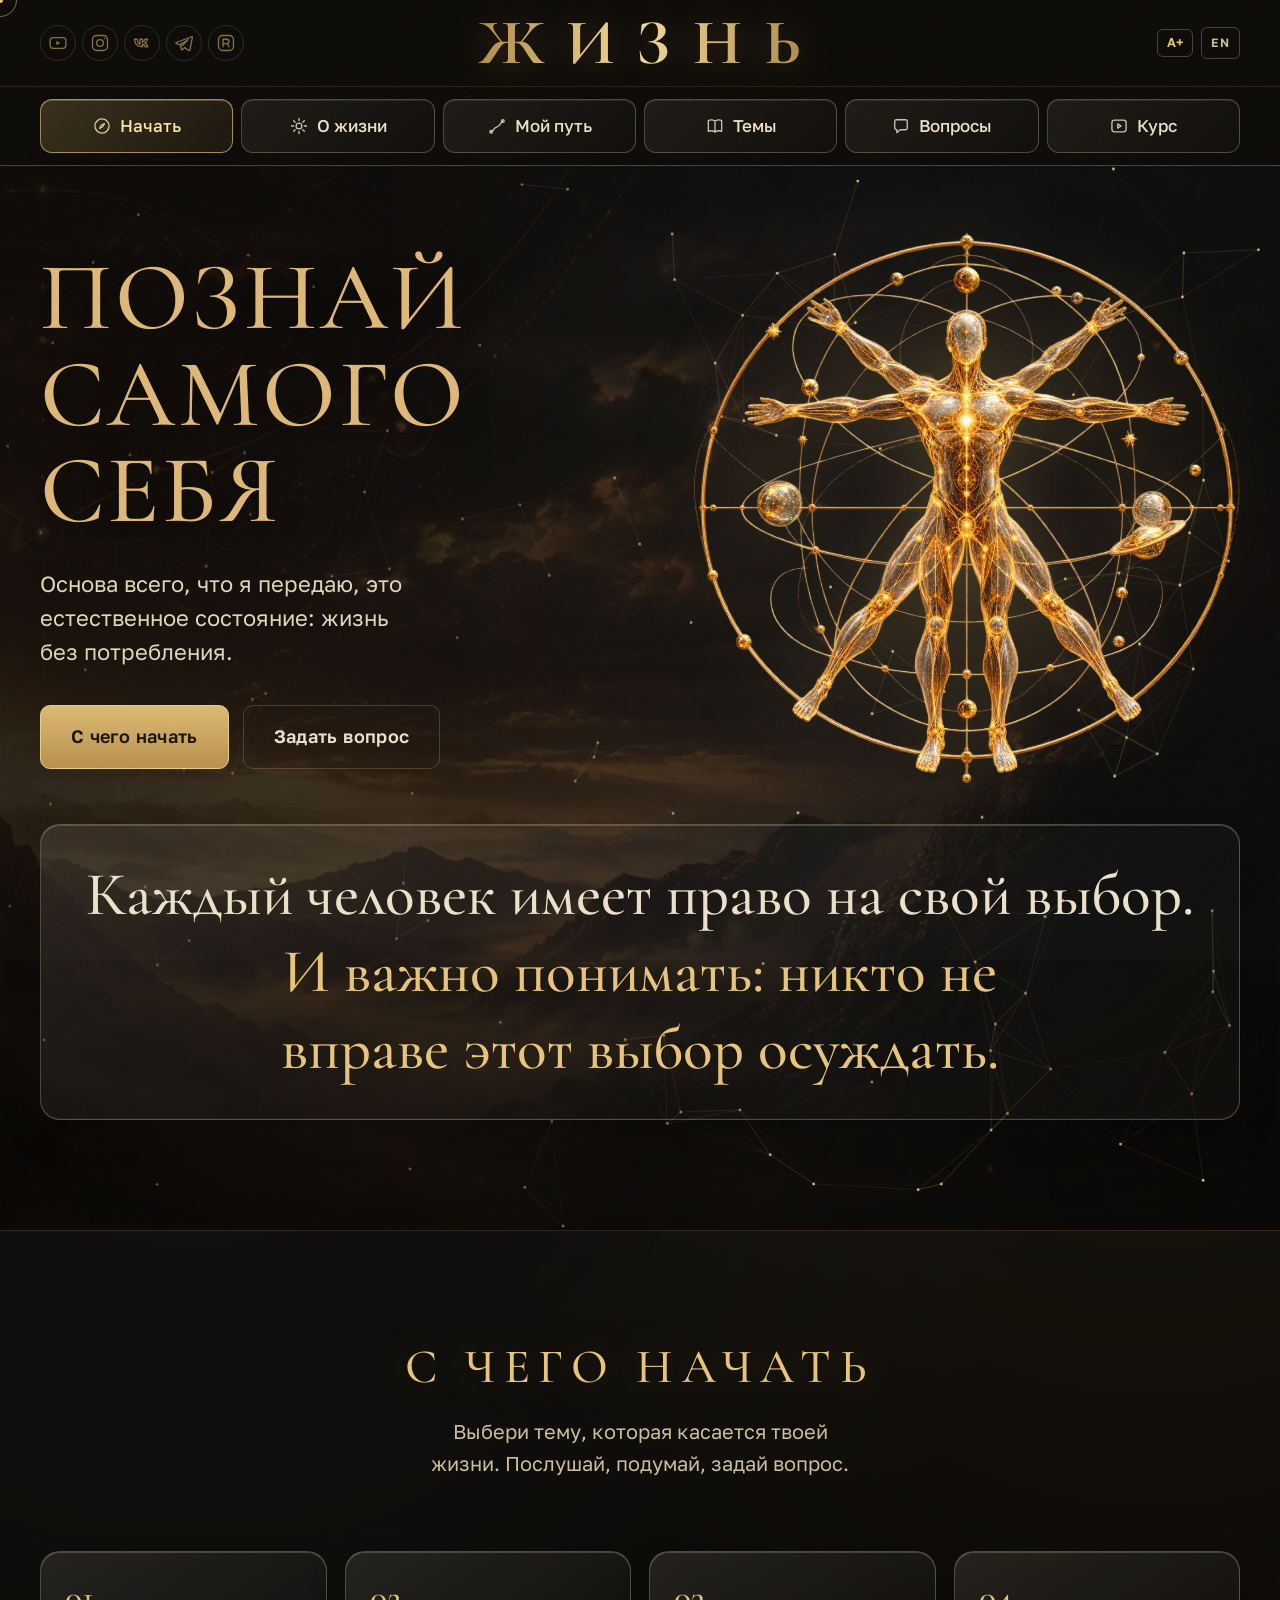
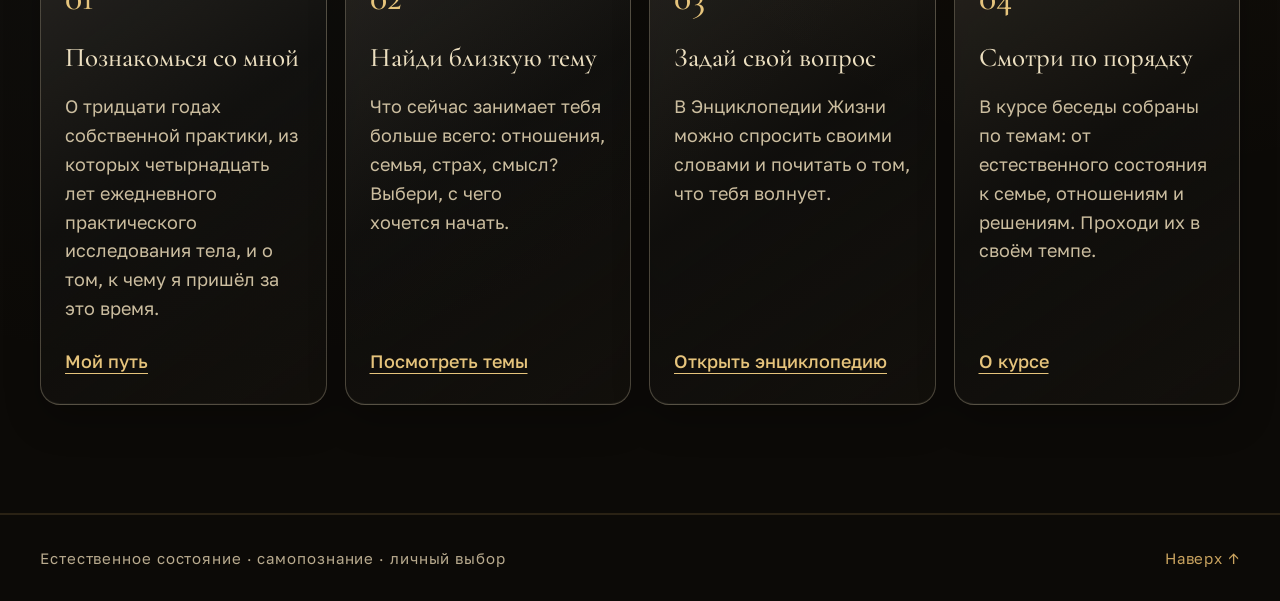
==== commit 40dd3972: "Listen in English too: 22 narrations in Vyacheslav's studio voice Co-Authored-By: Claude Opus 5.5 <n" ====
--- a/index.html
+++ b/index.html
@@ -1,2 +1,2 @@
-<!DOCTYPE html><html lang="ru"><head><meta charSet="utf-8"/><meta name="viewport" content="width=device-width, initial-scale=1"/><link rel="preload" as="image" imageSrcSet="/media/20260905/vitruvian-lite-420.webp 420w, /media/20260905/vitruvian-lite-960.webp 960w" imageSizes="(max-width: 780px) 80vw, 560px" fetchPriority="high"/><link rel="stylesheet" href="/_next/static/css/index.DcrGv6u0.css" data-rsc-css-href="/_next/static/css/index.DcrGv6u0.css" data-precedence="vite-rsc/importer-resources"/><link rel="modulepreload" fetchPriority="low" href="/_next/static/chunks/index-B8oy2kQz.js"/><script src="/_next/static/chunks/rolldown-runtime-C60lm6uB.js" type="module" async=""></script><script src="/_next/static/chunks/framework-D_rUT4EX.js" type="module" async=""></script><script src="/_next/static/chunks/app-elements-H_Dr48wG.js" type="module" async=""></script><script src="/_next/static/chunks/hash-Cp347hhd.js" type="module" async=""></script><script src="/_next/static/chunks/record-uXSNv6cl.js" type="module" async=""></script><script src="/_next/static/chunks/app-rsc-cache-busting-D3IT7Lnl.js" type="module" async=""></script><script src="/_next/static/chunks/app-rsc-render-mode-CvTCGruk.js" type="module" async=""></script><script src="/_next/static/chunks/headers-C_MtfdF4.js" type="module" async=""></script><script src="/_next/static/chunks/protocol-headers-B9-bVeat.js" type="module" async=""></script><script src="/_next/static/chunks/deployment-id-DFhHa9wO.js" type="module" async=""></script><script src="/_next/static/chunks/navigation-errors-D5LMQqDL.js" type="module" async=""></script><link rel="modulepreload" href="/_next/static/chunks/layout-segment-context-Bxgbs0Lt.js" crossorigin=""/><link rel="modulepreload" href="/_next/static/chunks/site-Bol51bwq.js" crossorigin=""/><title>Познай самого себя · Естественное состояние</title><meta name="description" content="Вячеслав Тимошенко: тридцать лет практики естественного состояния. Тело, привычки, семья и собственный выбор. Энциклопедия Жизни и курс."/><meta name="robots" content="index, follow"/><meta property="og:title" content="Познай самого себя · Естественное состояние"/><meta property="og:description" content="Вячеслав Тимошенко: тридцать лет практики естественного состояния. Тело, привычки, семья и собственный выбор. Энциклопедия Жизни и курс."/><meta property="og:url" content="https://vyhod-iz-matricy.pages.dev"/><meta property="og:site_name" content="Познай самого себя"/><meta property="og:type" content="website"/><meta property="og:locale" content="ru_RU"/><meta property="og:image" content="https://vyhod-iz-matricy.pages.dev/og-1200x630.jpg"/><meta property="og:image:width" content="1200"/><meta property="og:image:height" content="630"/><meta property="og:image:alt" content="Вячеслав Тимошенко"/><meta name="twitter:card" content="summary_large_image"/><meta name="twitter:title" content="Познай самого себя · Естественное состояние"/><meta name="twitter:description" content="Вячеслав Тимошенко: тридцать лет практики естественного состояния. Тело, привычки, семья и собственный выбор. Энциклопедия Жизни и курс."/><meta name="twitter:image" content="https://vyhod-iz-matricy.pages.dev/og-1200x630.jpg"/><link rel="icon" href="/favicon.svg" type="image/svg+xml"/><link rel="apple-touch-icon" href="/apple-touch-icon.png" type="image/png" sizes="180x180"/><link rel="manifest" href="/manifest.webmanifest"/><link rel="canonical" href="https://vyhod-iz-matricy.pages.dev"/><link rel="alternate" hrefLang="ru" href="https://vyhod-iz-matricy.pages.dev"/><link rel="alternate" hrefLang="en" href="https://vyhod-iz-matricy.pages.dev/en/"/><meta name="theme-color" content="#0c0a07"/><script>Object.assign(((self[Symbol.for("vinext.navigationRuntime")]??={bootstrap:{routeManifest:null},functions:{}}).bootstrap.rsc??={rsc:[]}),{params:{},nav:{"pathname":"/","searchParams":[]}})</script><link rel="modulepreload" href="/_next/static/chunks/index-B8oy2kQz.js" />
-</head><body><main lang="ru"><div class="progress" aria-hidden="true"></div><div class="spotlight" aria-hidden="true"></div><div class="cursor-dot" aria-hidden="true"></div><div class="cursor-ring" aria-hidden="true"></div><script type="application/ld+json">{"@context":"https://schema.org","@type":"WebSite","name":"Вячеслав Тимошенко","url":"https://vyhod-iz-matricy.pages.dev/","inLanguage":"ru","author":{"@type":"Person","name":"Вячеслав Тимошенко"},"description":"Вячеслав Тимошенко: тридцать лет практики естественного состояния. Тело, привычки, семья и собственный выбор."}</script><nav class="nav-glass" aria-label="Навигация"><div class="nav shell"><ul class="social" aria-label="Мы в соцсетях"><li><span class="social-soon" aria-label="YouTube, скоро" title="YouTube · скоро"><svg viewBox="0 0 24 24" width="20" height="20" fill="none" stroke="currentColor" stroke-width="1.6" stroke-linecap="round" stroke-linejoin="round" aria-hidden="true"><rect x="2.5" y="5.5" width="19" height="13" rx="4"></rect><path d="M10 9.2v5.6l4.8-2.8z" fill="currentColor" stroke="none"></path></svg></span></li><li><span class="social-soon" aria-label="Instagram, скоро" title="Instagram · скоро"><svg viewBox="0 0 24 24" width="20" height="20" fill="none" stroke="currentColor" stroke-width="1.6" stroke-linecap="round" stroke-linejoin="round" aria-hidden="true"><rect x="3" y="3" width="18" height="18" rx="5"></rect><circle cx="12" cy="12" r="4"></circle><circle cx="17.3" cy="6.7" r=".9" fill="currentColor" stroke="none"></circle></svg></span></li><li><span class="social-soon" aria-label="ВКонтакте, скоро" title="ВКонтакте · скоро"><svg viewBox="0 0 24 24" width="20" height="20" fill="none" stroke="currentColor" stroke-width="1.6" stroke-linecap="round" stroke-linejoin="round" aria-hidden="true"><path d="M3 7.5h3.2c.6 3.4 2 5.6 3.3 6V7.5h3v3.4c1.3-.1 2.6-1.6 3.1-3.4h3c-.4 2.2-2 3.9-3.1 4.6 1.1.5 2.9 1.9 3.6 4.4h-3.3c-.6-1.6-1.9-2.9-3.3-3v3h-.4C6.3 16.5 3.3 13.2 3 7.5z"></path></svg></span></li><li><span class="social-soon" aria-label="Telegram, скоро" title="Telegram · скоро"><svg viewBox="0 0 24 24" width="20" height="20" fill="none" stroke="currentColor" stroke-width="1.6" stroke-linecap="round" stroke-linejoin="round" aria-hidden="true"><path d="M21 4.5 2.8 11.4c-.9.4-.9 1.1 0 1.4l4.5 1.4 1.7 5.3c.2.6.9.8 1.4.3l2.5-2.3 4.7 3.5c.6.4 1.2.2 1.4-.6L22 5.6c.2-1-.3-1.4-1-1.1zM7.6 14l9.6-6.1-7.6 7.3"></path></svg></span></li><li><span class="social-soon" aria-label="Rutube, скоро" title="Rutube · скоро"><svg viewBox="0 0 24 24" width="20" height="20" fill="none" stroke="currentColor" stroke-width="1.6" stroke-linecap="round" stroke-linejoin="round" aria-hidden="true"><rect x="3" y="3" width="18" height="18" rx="5"></rect><path d="M8.5 16.5v-9h4.3c1.8 0 2.8 1 2.8 2.6 0 1.4-.9 2.4-2.4 2.6l2.5 3.8M8.5 12.7h4"></path></svg></span></li></ul><a class="brand-word" href="#top">ЖИЗНЬ</a><div class="nav-tools"><button type="button" class="text-size" aria-pressed="false" title="Крупный текст" aria-label="Крупный текст">А+</button><a class="lang-switch" href="/en/" hrefLang="en" title="English version">EN</a></div></div></nav><nav class="section-tabs" aria-label="Разделы сайта"><div class="section-tabs-inner shell"><a href="#top" class="active" aria-current="page"><svg class="tab-icon" viewBox="0 0 24 24" width="20" height="20" fill="none" stroke="currentColor" stroke-width="1.6" stroke-linecap="round" stroke-linejoin="round" aria-hidden="true"><circle cx="12" cy="12" r="8.5"></circle><path d="m14.8 9.2-1.9 3.7-3.7 1.9 1.9-3.7z"></path></svg><span>Начать</span></a><a href="#vision" class=""><svg class="tab-icon" viewBox="0 0 24 24" width="20" height="20" fill="none" stroke="currentColor" stroke-width="1.6" stroke-linecap="round" stroke-linejoin="round" aria-hidden="true"><circle cx="12" cy="12" r="3.5"></circle><path d="M12 3v2.5M12 18.5V21M3 12h2.5M18.5 12H21M5.6 5.6l1.8 1.8M16.6 16.6l1.8 1.8M5.6 18.4l1.8-1.8M16.6 7.4l1.8-1.8"></path></svg><span>О жизни</span></a><a href="#road" class=""><svg class="tab-icon" viewBox="0 0 24 24" width="20" height="20" fill="none" stroke="currentColor" stroke-width="1.6" stroke-linecap="round" stroke-linejoin="round" aria-hidden="true"><path d="M5 19c3-1 3-5 7-6s4-5 7-7"></path><circle cx="5" cy="19" r="1.6"></circle><circle cx="19" cy="6" r="1.6"></circle></svg><span>Мой путь</span></a><a href="#program" class=""><svg class="tab-icon" viewBox="0 0 24 24" width="20" height="20" fill="none" stroke="currentColor" stroke-width="1.6" stroke-linecap="round" stroke-linejoin="round" aria-hidden="true"><path d="M4 5.5C6 4.5 9 4.5 12 6c3-1.5 6-1.5 8-.5v13c-2-1-5-1-8 .5-3-1.5-6-1.5-8-.5zM12 6v13.5"></path></svg><span>Темы</span></a><a href="#encyclopedia" class=""><svg class="tab-icon" viewBox="0 0 24 24" width="20" height="20" fill="none" stroke="currentColor" stroke-width="1.6" stroke-linecap="round" stroke-linejoin="round" aria-hidden="true"><path d="M4.5 6.5a2 2 0 0 1 2-2h11a2 2 0 0 1 2 2v8a2 2 0 0 1-2 2H11l-4 3.5v-3.5h-.5a2 2 0 0 1-2-2z"></path></svg><span>Вопросы</span></a><a href="#buy" class=""><svg class="tab-icon" viewBox="0 0 24 24" width="20" height="20" fill="none" stroke="currentColor" stroke-width="1.6" stroke-linecap="round" stroke-linejoin="round" aria-hidden="true"><rect x="3.5" y="5" width="17" height="14" rx="3"></rect><path d="m10.5 9.5 4 2.5-4 2.5z"></path></svg><span>Курс</span></a></div></nav><header class="hero" id="top" data-tab="start"><div class="hero-art" data-para="0.14" aria-hidden="true"></div><div class="hero-veil" aria-hidden="true"></div><canvas class="threads" aria-hidden="true"></canvas><div class="shell hero-grid"><div class="hero-copy-side reveal"><h1><span class="line"><span>Познай</span></span><span class="line"><span>самого</span></span><span class="line"><span>себя</span></span></h1><p class="hero-lead">Основа всего, что я передаю, это естественное состояние: жизнь без потребления.</p><div class="hero-actions"><a class="button button-gold" href="#start">С чего начать</a><a class="button button-line" href="https://t.me/nutrition_encyclopedia_bot" target="_blank" rel="noopener">Задать вопрос</a></div></div><figure class="emblem reveal" aria-hidden="true"><img src="/media/20260905/vitruvian-lite-960.webp" srcSet="/media/20260905/vitruvian-lite-420.webp 420w, /media/20260905/vitruvian-lite-960.webp 960w" sizes="(max-width: 780px) 80vw, 560px" alt="" width="960" height="978" fetchPriority="high" decoding="async"/></figure><aside class="hero-quote glass reveal"><p>Каждый человек имеет право на свой выбор.<!-- --> <span class="quote-emphasis">И важно понимать: никто не вправе этот выбор осуждать.</span></p></aside></div></header><section class="section" id="vision" aria-label="О человеке и жизни" data-tab="life" hidden=""><div class="shell"><header class="section-head center reveal"><h2>Человек. Опыт. Жизнь.</h2><p>Кто мы? Что значит жить в этом теле? Эти вопросы много лет занимают меня. Здесь я делюсь своим пониманием.</p></header><aside class="pillar glass reveal reader-note" aria-label="Если ты читаешь эти строки"><h3>Если ты читаешь эти строки</h3><p>Раз ты здесь, значит, что-то в привычной жизни уже кажется тебе не тем. После плотной еды тяжело, сил не хватает, без кофе день не начинается. Это первые сигналы. Я никого не уговариваю и не тороплю. Здесь собрано то, к чему я пришёл сам, а как жить, решаешь ты.</p></aside><div class="pillar-grid"><article class="pillar glass reveal"><h3>Естественное состояние</h3><p>Основа всего, о чём я говорю. Так я называю жизнь без еды и <strong class="said">воды</strong>. Из неё вырастает моё понимание тела, человека и духовного развития.</p></article><article class="pillar glass reveal"><h3>Человек и тело</h3><p>Я понимаю человека как душу, как жизнь. Тело для меня является формой, в которой мы здесь живём. Мне важно узнавать его возможности и бережно относиться к нему.</p></article><article class="pillar glass reveal"><h3>Тридцать лет поиска</h3><p>Я посвятил этому около тридцати лет. Четырнадцать из них ежедневно исследовал собственное тело. Здесь рассказываю о том, через что прошёл сам.</p></article><article class="pillar glass reveal"><h3>Шаг за шагом</h3><p>Хочу передать свой опыт последовательно. Чтобы отдельные беседы складывались в понимание, а у тебя было время обдумать услышанное и задать вопросы.</p></article></div><p class="section-caption reveal"><a href="#author-position">Как я понимаю жизнь</a> · <a href="#road">Мой путь</a></p></div></section><section class="section" id="start" aria-label="С чего начать" data-tab="start"><div class="shell"><header class="section-head center reveal"><h2>С чего начать</h2><p>Выбери тему, которая касается твоей жизни. Послушай, подумай, задай вопрос.</p></header><ol class="start-grid"><li class="start-card glass reveal"><span class="step-number" aria-hidden="true">0<!-- -->1</span><h3>Познакомься со мной</h3><p>О тридцати годах собственной практики, из которых четырнадцать лет ежедневного практического исследования тела, и о том, к чему я пришёл за это время.</p><a href="#road">Мой путь</a></li><li class="start-card glass reveal"><span class="step-number" aria-hidden="true">0<!-- -->2</span><h3>Найди близкую тему</h3><p>Что сейчас занимает тебя больше всего: отношения, семья, страх, смысл? Выбери, с чего хочется начать.</p><a href="#program">Посмотреть темы</a></li><li class="start-card glass reveal"><span class="step-number" aria-hidden="true">0<!-- -->3</span><h3>Задай свой вопрос</h3><p>В Энциклопедии Жизни можно спросить своими словами и почитать о том, что тебя волнует.</p><a href="https://t.me/nutrition_encyclopedia_bot" target="_blank" rel="noopener">Открыть энциклопедию</a></li><li class="start-card glass reveal"><span class="step-number" aria-hidden="true">0<!-- -->4</span><h3>Смотри по порядку</h3><p>В курсе беседы собраны по темам: от естественного состояния к семье, отношениям и решениям. Проходи их в своём темпе.</p><a href="#buy">О курсе</a></li></ol></div></section><section class="section" id="encyclopedia" aria-label="Энциклопедия Жизни" data-tab="questions" hidden=""><div class="shell"><div class="encyclopedia-card glass reveal"><div><p class="hero-kicker">Вопросы в Telegram</p><h2>Энциклопедия Жизни</h2><p>О человеке, теле, привычках и выборе. Читай по темам или напиши, что тебя волнует. Бот поможет найти ответ в беседах и текстах.</p><p class="encyclopedia-facts">Читать темы можно без ограничений. Первые 10 вопросов своими словами бесплатны.</p></div><a class="button button-gold" href="https://t.me/nutrition_encyclopedia_bot" target="_blank" rel="noopener">Задать вопрос в Telegram</a></div></div></section><section class="section" id="author-position" aria-label="Как я понимаю жизнь" data-tab="life" hidden=""><div class="shell"><header class="section-head center reveal"><h2>Как я понимаю жизнь</h2><p>Я рассказываю о том, к чему пришёл за годы собственного поиска. Твой выбор остаётся за тобой.</p></header><div class="position-list reveal"><details class="position-item glass"><summary>Человек и тело</summary><button type="button" class="listen" aria-pressed="false" aria-label="Слушать голосом Вячеслава"><svg viewBox="0 0 24 24" width="18" height="18" aria-hidden="true"><path d="M8 5.5v13l10.5-6.5z" fill="currentColor"></path></svg><span>Слушать</span></button><p>Для меня человек является душой, жизнью. Тело является формой, через которую мы проживаем свой опыт. Поэтому самопознание для меня связано и с внутренней жизнью, и с отношением к своему телу.</p></details><details class="position-item glass"><summary>Естественное состояние</summary><button type="button" class="listen" aria-pressed="false" aria-label="Слушать голосом Вячеслава"><svg viewBox="0 0 24 24" width="18" height="18" aria-hidden="true"><path d="M8 5.5v13l10.5-6.5z" fill="currentColor"></path></svg><span>Слушать</span></button><p>Я знаю и утверждаю: человеку не нужна еда. Жить на еде можно, но за это приходится платить. Естественное состояние: это жизнь без еды и без <strong class="said">воды</strong>. Его я связываю с духовным развитием.</p></details><details class="position-item glass"><summary>Длительность жизни</summary><button type="button" class="listen" aria-pressed="false" aria-label="Слушать голосом Вячеслава"><svg viewBox="0 0 24 24" width="18" height="18" aria-hidden="true"><path d="M8 5.5v13l10.5-6.5z" fill="currentColor"></path></svg><span>Слушать</span></button><p>Я знаю, что возможности человека гораздо шире <strong class="said">привычных представлений</strong>. В потреблении человек может прожить до ста пятидесяти, двухсот лет. Без потребления можно жить триста, пятьсот, тысячу лет и уйти самому, когда сам решишь.</p></details><details class="position-item glass"><summary>Возможности мозга</summary><button type="button" class="listen" aria-pressed="false" aria-label="Слушать голосом Вячеслава"><svg viewBox="0 0 24 24" width="18" height="18" aria-hidden="true"><path d="M8 5.5v13l10.5-6.5z" fill="currentColor"></path></svg><span>Слушать</span></button><p>Говоря о возможностях человека, я сравнивал 1–2% с 5–7% и говорил о полном раскрытии мозга. Так я показываю, сколько в нас ещё не раскрыто.</p></details><details class="position-item glass"><summary>Духовное развитие</summary><button type="button" class="listen" aria-pressed="false" aria-label="Слушать голосом Вячеслава"><svg viewBox="0 0 24 24" width="18" height="18" aria-hidden="true"><path d="M8 5.5v13l10.5-6.5z" fill="currentColor"></path></svg><span>Слушать</span></button><p>Я связываю развитие человека с душой и Творцом. Для меня это касается всей жизни: мыслей, поступков, привычек и отношения к людям.</p></details><details class="position-item glass"><summary>Тело как проводник света</summary><button type="button" class="listen" aria-pressed="false" aria-label="Слушать голосом Вячеслава"><svg viewBox="0 0 24 24" width="18" height="18" aria-hidden="true"><path d="M8 5.5v13l10.5-6.5z" fill="currentColor"></path></svg><span>Слушать</span></button><p>Когда человек живёт в естественном состоянии, его тело становится проводником света и энергии. Через него проходит свет Творца. Такое тело легко притягивает энергию, а вместе с ней и всё нужное в материальной жизни.</p></details></div></div></section><section class="section road-section" id="road" data-spotlight="1" aria-label="Мой путь" data-tab="path" hidden=""><div class="shell"><header class="section-head reveal"><h2>Мой путь</h2><p>Тридцать лет собственной практики, из которых четырнадцать лет ежедневного практического исследования тела. Здесь я рассказываю, к чему пришёл и что хочу передать.</p></header><figure class="portrait reveal"><img class="reveal-img" src="/media/20261009/portrait-810.webp" srcSet="/media/20261009/portrait-480.webp 480w, /media/20261009/portrait-810.webp 810w" sizes="(max-width: 780px) min(70vw, 340px), 360px" alt="Вячеслав Тимошенко" width="810" height="1080" loading="lazy" decoding="async"/><figcaption><span>Вячеслав Тимошенко</span>автор проекта</figcaption></figure><ol class="timeline"><li class="timeline-point"><strong>30 лет</strong><span>собственной практики</span></li><li class="timeline-point"><strong>14 лет</strong><span>ежедневного исследования тела</span></li><li class="timeline-point"><strong>Сейчас</strong><span>собираю опыт по частицам и передаю его</span></li></ol><div class="path-chapters"><article class="path-chapter glass reveal"><h3>Проверять на себе</h3><button type="button" class="listen" aria-pressed="false" aria-label="Слушать голосом Вячеслава"><svg viewBox="0 0 24 24" width="18" height="18" aria-hidden="true"><path d="M8 5.5v13l10.5-6.5z" fill="currentColor"></path></svg><span>Слушать</span></button><p>Я посвятил собственной практике тридцать лет. Четырнадцать из них ежедневно исследовал своё тело. Сначала это было моё личное развитие, а потом всё это перешло в личное исследование для человечества. Меня это так заинтересовало, что я стал сам изучать себя, чтобы потом передать это людям.</p></article><article class="path-chapter glass reveal"><h3>Человек и тело</h3><button type="button" class="listen" aria-pressed="false" aria-label="Слушать голосом Вячеслава"><svg viewBox="0 0 24 24" width="18" height="18" aria-hidden="true"><path d="M8 5.5v13l10.5-6.5z" fill="currentColor"></path></svg><span>Слушать</span></button><p>Для меня человек не сводится к телу. Я понимаю человека как душу, как жизнь, а тело как форму, в которой мы здесь находимся. Из этого понимания вырос мой интерес к самопознанию и возможностям тела.</p></article><article class="path-chapter glass reveal"><h3>Естественное состояние</h3><button type="button" class="listen" aria-pressed="false" aria-label="Слушать голосом Вячеслава"><svg viewBox="0 0 24 24" width="18" height="18" aria-hidden="true"><path d="M8 5.5v13l10.5-6.5z" fill="currentColor"></path></svg><span>Слушать</span></button><p>Так я называю жизнь без потребления пищи и воды. Я знаю и утверждаю: человеку не нужна еда. Жить на еде можно, но за это приходится платить. Для меня этот вопрос связан с телом, привычками и духовным развитием.</p></article><article class="path-chapter glass reveal"><h3>Передать то, что прожил</h3><button type="button" class="listen" aria-pressed="false" aria-label="Слушать голосом Вячеслава"><svg viewBox="0 0 24 24" width="18" height="18" aria-hidden="true"><path d="M8 5.5v13l10.5-6.5z" fill="currentColor"></path></svg><span>Слушать</span></button><p>Вначале это не являлось целью. Это было просто исследование себя: улучшить свою форму, чтобы была энергия воспитать свою дочку. А потом это перешло в серьёзную работу. За эти годы осталось много записей: беседы, голосовые сообщения, тексты и видео. Сейчас я собираю свой опыт по частицам, по темам и по порядку. Чтобы ты мог начать с понятного вопроса, послушать, обдумать и постепенно разобраться глубже.</p></article></div><aside class="path-choice glass reveal" id="stop" aria-label="Право на свой выбор"><h3>Твой выбор остаётся за тобой</h3><p>Я не ставлю себя выше другого человека. Нет ни одного человека, который был бы выше или ниже другого. У всех нас одинаковые возможности и ресурсы, заложенные ещё до нашего рождения. У каждого свой путь и право выбирать, как жить. Я делюсь тем, что прошёл сам.</p><div class="path-links"><a href="https://t.me/nutrition_encyclopedia_bot" target="_blank" rel="noopener">Задать вопрос</a></div></aside></div></section><section class="section" id="pillars" aria-label="Четыре опоры" data-tab="life" hidden=""><div class="shell"><header class="section-head center reveal"><h2>Четыре опоры</h2><p>То, к чему я возвращаюсь в своих решениях и поступках.</p></header><div class="pillar-grid"><article class="pillar glass reveal"><h3>Замечать себя</h3><p>Что ты выбираешь сам, а что делаешь по привычке? Начни с простых наблюдений за своим днём.</p></article><article class="pillar glass reveal"><h3>Отвечать за свой выбор</h3><p>У каждого решения есть продолжение. Мне важно понимать, к чему ведут мои поступки.</p></article><article class="pillar glass reveal"><h3>Понимать через опыт</h3><p>Я наблюдал, пробовал, ошибался и снова искал. Так постепенно складывалось моё понимание жизни.</p></article><article class="pillar glass reveal"><h3>Уважать другого</h3><p>Нельзя ставить себя выше другого человека. У каждого свой путь и право выбирать.</p></article></div></div></section><section class="section" id="clips" aria-label="Ролики" data-tab="topics" hidden=""><div class="shell"><header class="section-head center reveal"><h2>Ролики</h2><p>Короткие фильмы с моими словами. Нажми, чтобы смотреть со звуком.</p></header><ul class="clip-rail" aria-label="Ролики"><li><button type="button" class="clip-card glass"><video class="clip-preview" src="/media/clips/clip-01-preview.mp4" poster="/media/clips/clip-01.webp" muted="" loop="" playsInline="" preload="none" aria-hidden="true"></video><span class="clip-title"><svg viewBox="0 0 24 24" width="16" height="16" aria-hidden="true"><path d="M8 5.5v13l10.5-6.5z" fill="currentColor"></path></svg>Сила в доброте</span></button></li><li><button type="button" class="clip-card glass"><video class="clip-preview" src="/media/clips/clip-02-preview.mp4" poster="/media/clips/clip-02.webp" muted="" loop="" playsInline="" preload="none" aria-hidden="true"></video><span class="clip-title"><svg viewBox="0 0 24 24" width="16" height="16" aria-hidden="true"><path d="M8 5.5v13l10.5-6.5z" fill="currentColor"></path></svg>Начни свой день</span></button></li><li><button type="button" class="clip-card glass"><video class="clip-preview" src="/media/clips/clip-03-preview.mp4" poster="/media/clips/clip-03.webp" muted="" loop="" playsInline="" preload="none" aria-hidden="true"></video><span class="clip-title"><svg viewBox="0 0 24 24" width="16" height="16" aria-hidden="true"><path d="M8 5.5v13l10.5-6.5z" fill="currentColor"></path></svg>Дети видят всё</span></button></li><li><button type="button" class="clip-card glass"><video class="clip-preview" src="/media/clips/clip-04-preview.mp4" poster="/media/clips/clip-04.webp" muted="" loop="" playsInline="" preload="none" aria-hidden="true"></video><span class="clip-title"><svg viewBox="0 0 24 24" width="16" height="16" aria-hidden="true"><path d="M8 5.5v13l10.5-6.5z" fill="currentColor"></path></svg>Победи себя</span></button></li><li><button type="button" class="clip-card glass"><video class="clip-preview" src="/media/clips/clip-05-preview.mp4" poster="/media/clips/clip-05.webp" muted="" loop="" playsInline="" preload="none" aria-hidden="true"></video><span class="clip-title"><svg viewBox="0 0 24 24" width="16" height="16" aria-hidden="true"><path d="M8 5.5v13l10.5-6.5z" fill="currentColor"></path></svg>Сила любви</span></button></li><li><button type="button" class="clip-card glass"><video class="clip-preview" src="/media/clips/clip-06-preview.mp4" poster="/media/clips/clip-06.webp" muted="" loop="" playsInline="" preload="none" aria-hidden="true"></video><span class="clip-title"><svg viewBox="0 0 24 24" width="16" height="16" aria-hidden="true"><path d="M8 5.5v13l10.5-6.5z" fill="currentColor"></path></svg>Настоящее</span></button></li><li><button type="button" class="clip-card glass"><video class="clip-preview" src="/media/clips/clip-07-preview.mp4" poster="/media/clips/clip-07.webp" muted="" loop="" playsInline="" preload="none" aria-hidden="true"></video><span class="clip-title"><svg viewBox="0 0 24 24" width="16" height="16" aria-hidden="true"><path d="M8 5.5v13l10.5-6.5z" fill="currentColor"></path></svg>Энергия</span></button></li><li><button type="button" class="clip-card glass"><video class="clip-preview" src="/media/clips/clip-08-preview.mp4" poster="/media/clips/clip-08.webp" muted="" loop="" playsInline="" preload="none" aria-hidden="true"></video><span class="clip-title"><svg viewBox="0 0 24 24" width="16" height="16" aria-hidden="true"><path d="M8 5.5v13l10.5-6.5z" fill="currentColor"></path></svg>Родная земля</span></button></li><li><button type="button" class="clip-card glass"><video class="clip-preview" src="/media/clips/clip-09-preview.mp4" poster="/media/clips/clip-09.webp" muted="" loop="" playsInline="" preload="none" aria-hidden="true"></video><span class="clip-title"><svg viewBox="0 0 24 24" width="16" height="16" aria-hidden="true"><path d="M8 5.5v13l10.5-6.5z" fill="currentColor"></path></svg>Не сдаваться</span></button></li><li><button type="button" class="clip-card glass"><video class="clip-preview" src="/media/clips/clip-10-preview.mp4" poster="/media/clips/clip-10.webp" muted="" loop="" playsInline="" preload="none" aria-hidden="true"></video><span class="clip-title"><svg viewBox="0 0 24 24" width="16" height="16" aria-hidden="true"><path d="M8 5.5v13l10.5-6.5z" fill="currentColor"></path></svg>Человеком стать обязан</span></button></li></ul><dialog id="clip-dialog" class="clip-dialog"></dialog></div></section><section class="section" id="program" aria-label="Программа" data-tab="topics" hidden=""><div class="shell"><header class="section-head center reveal"><h2>О чём говорим</h2><p>О том, что касается тебя каждый день. Выбирай, что сейчас ближе: смотреть, слушать или читать.</p></header><div class="program-grid"><article class="program-card glass reveal" data-tilt="1"><img class="reveal-img" src="/media/20260915/prog-video-640.webp" alt="Беседы" width="640" height="640" loading="lazy" decoding="async"/><div class="program-body"><h3>Беседы</h3><p>О том, что волнует в обычной жизни: семья, отношения, страх, деньги и смысл. Можно смотреть или слушать.</p></div></article><article class="program-card glass reveal" data-tilt="1"><img class="reveal-img" src="/media/20260915/prog-practice-640.webp" alt="Самонаблюдение" width="640" height="640" loading="lazy" decoding="async"/><div class="program-body"><h3>Самонаблюдение</h3><p>Как ты принимаешь решения? Что повторяется изо дня в день? Замечай это и возвращайся к своим вопросам.</p></div></article><article class="program-card glass reveal" data-tilt="1"><img class="reveal-img" src="/media/20260915/prog-live-640.webp" alt="Вопросы" width="640" height="640" loading="lazy" decoding="async"/><div class="program-body"><h3>Вопросы</h3><p>Что-то осталось непонятным? Напиши об этом в Энциклопедию Жизни. Начать можно с одного вопроса.</p></div></article><article class="program-card glass reveal" data-tilt="1"><img class="reveal-img" src="/media/20260915/prog-community-640.webp" alt="Свой темп" width="640" height="640" loading="lazy" decoding="async"/><div class="program-body"><h3>Свой темп</h3><p>Читай и слушай без спешки. К важной для тебя беседе можно вернуться позже.</p></div></article></div></div></section><section class="section" id="thoughts" aria-label="О пути и теле" data-tab="topics" hidden=""><div class="shell"><header class="section-head center reveal"><h2>О пути и теле</h2><p>Коротко о том, что я понял на себе. Открывай то, что откликается.</p></header><div class="position-list reveal"><details class="position-item glass"><summary>Еда как зависимость</summary><button type="button" class="listen" aria-pressed="false" aria-label="Слушать голосом Вячеслава"><svg viewBox="0 0 24 24" width="18" height="18" aria-hidden="true"><path d="M8 5.5v13l10.5-6.5z" fill="currentColor"></path></svg><span>Слушать</span></button><p>Я не делю еду на правильную и неправильную. Для меня любая еда держит человека в зависимости, только разной силы. Сильнее всего держит тяжёлая пища, особенно убиенные животные. Она сразу прибивает человека к земле. Сюда входит всё, что люди называют продуктами животного происхождения: даже формулу для этого придумали и повесили клише. На самом деле это мёртвая плоть. Мы становимся тем, что едим. Если мы едим мёртвое, то и сами становимся мёртвыми. Молоко животное даёт только своему ребёнку, так же как мать даёт молоко своему. Дальше держит убитое, сваренное, жареное, печёное: крупы, каши, приготовленные овощи. Это тоже мёртвая пища. Слабее держат фрукты, ещё слабее соки. Дальше выход в естественное состояние. Человек может есть, получать удовольствие и снимать этим стресс. Это его право, и за это его нельзя осуждать. Но за это он платит.</p></details><details class="position-item glass"><summary>Почему говорят: мне не подходит</summary><button type="button" class="listen" aria-pressed="false" aria-label="Слушать голосом Вячеслава"><svg viewBox="0 0 24 24" width="18" height="18" aria-hidden="true"><path d="M8 5.5v13l10.5-6.5z" fill="currentColor"></path></svg><span>Слушать</span></button><p>Когда человеку что-либо не нравится, мозг легко находит аргументы для возражений. Так мозг защищает себя. Чаще за этими словами стоит нежелание проходить трансформацию: перемены, связанные с перестройкой тела, работу над собой в физическом и психологическом плане, перемены во внешности. Холод, слабость, ломка привычек. Это трудно, я знаю по себе.</p></details><details class="position-item glass"><summary>Каждый на своём уровне</summary><button type="button" class="listen" aria-pressed="false" aria-label="Слушать голосом Вячеслава"><svg viewBox="0 0 24 24" width="18" height="18" aria-hidden="true"><path d="M8 5.5v13l10.5-6.5z" fill="currentColor"></path></svg><span>Слушать</span></button><p>Кто-то делает короткие перерывы в еде, кто-то стал вегетарианцем, кто-то сыроедом, кто-то фруктоедом. Я сам когда-то шёл через все эти пути: вегетарианство, веганство, сыроедение, фруктоедение, сокопитие. По всем этим пищевым цепочкам я проходил туда и обратно много раз. Я никого не осуждаю. Каждый стоит на своей ступени и пойдёт дальше в своё время, когда будет готов.</p></details><details class="position-item glass"><summary>Практика важнее теории</summary><button type="button" class="listen" aria-pressed="false" aria-label="Слушать голосом Вячеслава"><svg viewBox="0 0 24 24" width="18" height="18" aria-hidden="true"><path d="M8 5.5v13l10.5-6.5z" fill="currentColor"></path></svg><span>Слушать</span></button><p>Мир меняют практики. Те, кто прошёл всё на себе, а не изучал со стороны. На это я потратил тридцать лет жизни, из которых четырнадцать каждый день исследовал своё тело. Подходил к самой границе жизни и смерти. Поэтому говорю только о том, что проверил сам.</p></details><details class="position-item glass"><summary>Почему в начале трудно</summary><button type="button" class="listen" aria-pressed="false" aria-label="Слушать голосом Вячеслава"><svg viewBox="0 0 24 24" width="18" height="18" aria-hidden="true"><path d="M8 5.5v13l10.5-6.5z" fill="currentColor"></path></svg><span>Слушать</span></button><p>Когда ты становишься на путь познания самого себя и входишь в естественное состояние, люди вокруг привыкли видеть тебя другим. А перемены начинают происходить и в лице, и в теле, и во всём, и тебя самого это пугает. Особенно если ты спортсмен: в начале естественного состояния ты проиграешь любому спортсмену. Физические показатели падают, потому что тело перестраивается. Бывает слабость, вялость, голова тяжёлая. Многие говорят себе: лучше поем, посплю, и всё будет нормально. Это тоже выбор. Тот, у кого есть знания или поддержка, идёт дальше. Сегодня проходит три километра, завтра четыре, потом пять. Медленно, но с каждым днём легче.</p></details><details class="position-item glass"><summary>Почему не бывает быстро</summary><button type="button" class="listen" aria-pressed="false" aria-label="Слушать голосом Вячеслава"><svg viewBox="0 0 24 24" width="18" height="18" aria-hidden="true"><path d="M8 5.5v13l10.5-6.5z" fill="currentColor"></path></svg><span>Слушать</span></button><p>Тело человека является частью природы, а природа живая, и в ней ничего не происходит быстро. Саженец не становится большим деревом за ночь. Волосы и ногти тоже не отрастают быстро: на всё нужно время. Так же и в теле, в естественном состоянии. Первый, второй, третий год идут перемены. Многие сходят с пути именно здесь: не хватает терпения переждать.</p></details><details class="position-item glass"><summary>Как обновляется тело</summary><button type="button" class="listen" aria-pressed="false" aria-label="Слушать голосом Вячеслава"><svg viewBox="0 0 24 24" width="18" height="18" aria-hidden="true"><path d="M8 5.5v13l10.5-6.5z" fill="currentColor"></path></svg><span>Слушать</span></button><p>Когда человек перестаёт потреблять, тело больше не тратит силы на то, чтобы принять еду и вывести её. Все системы обновляются, клетки постепенно заменяются, и в том же теле выстраивается новая форма жизни. Внутренние органы включаются полностью. Человек молодеет. Мои сверстники стареют, а я с годами всё моложе.</p></details><details class="position-item glass"><summary>Возможности без предела</summary><button type="button" class="listen" aria-pressed="false" aria-label="Слушать голосом Вячеслава"><svg viewBox="0 0 24 24" width="18" height="18" aria-hidden="true"><path d="M8 5.5v13l10.5-6.5z" fill="currentColor"></path></svg><span>Слушать</span></button><p>Всё вокруг устроено как фрактал. Если сможешь пройти километр, сможешь пройти и десять. Сможешь десять, сможешь и сто. Сможешь сто, сможешь и тысячу. То же самое с бегом: если можешь пробежать десять километров, сможешь и двадцать, пятьдесят, сто, тысячу. Многое зависит от подготовки, но не меньше от того, в каком состоянии ты это делаешь, в потреблении или без него.</p></details><details class="position-item glass"><summary>Что тело делает ночью</summary><button type="button" class="listen" aria-pressed="false" aria-label="Слушать голосом Вячеслава"><svg viewBox="0 0 24 24" width="18" height="18" aria-hidden="true"><path d="M8 5.5v13l10.5-6.5z" fill="currentColor"></path></svg><span>Слушать</span></button><p>К вечеру тело, загруженное едой за день, отключается. Ему нужен сон, потому что ночью оно разбирает всё, что человек в себя накидал. Поэтому поздним вечером на улице почти никого нет. Я в это время спокойно бегаю.</p></details><details class="position-item glass"><summary>Как еда выходит из тела</summary><button type="button" class="listen" aria-pressed="false" aria-label="Слушать голосом Вячеслава"><svg viewBox="0 0 24 24" width="18" height="18" aria-hidden="true"><path d="M8 5.5v13l10.5-6.5z" fill="currentColor"></path></svg><span>Слушать</span></button><p>Фрукты проходят легко. Мясо, жареная картошка, вермишель, шоколад и весь этот мусор выходят месяцами. Поэтому тем, кто пока остаётся в потреблении и не идёт дальше из-за страха или по своему выбору, я рекомендую питаться только фруктами, больше двигаться и есть не больше одного-двух раз в день.</p></details><details class="position-item glass"><summary>Почему портятся зубы</summary><button type="button" class="listen" aria-pressed="false" aria-label="Слушать голосом Вячеслава"><svg viewBox="0 0 24 24" width="18" height="18" aria-hidden="true"><path d="M8 5.5v13l10.5-6.5z" fill="currentColor"></path></svg><span>Слушать</span></button><p>Я проверял на себе, от чего портятся зубы. Больше всего зубы портятся от любой пищи, приготовленной на огне. Сюда же относятся молочное, сыр, яйца, рыба и мясо.</p></details><details class="position-item glass"><summary>Помидоры</summary><button type="button" class="listen" aria-pressed="false" aria-label="Слушать голосом Вячеслава"><svg viewBox="0 0 24 24" width="18" height="18" aria-hidden="true"><path d="M8 5.5v13l10.5-6.5z" fill="currentColor"></path></svg><span>Слушать</span></button><p>Если ты пока ешь фрукты и овощи, присмотрись к помидорам. В них меньше сахара, чем во фруктах, и есть красный цвет, который важен для тела. Ешь их сами по себе, без соли и перца.</p></details></div><p class="section-caption reveal">Хочешь спросить своими словами?<!-- --> <a href="https://t.me/nutrition_encyclopedia_bot" target="_blank" rel="noopener">Энциклопедия Жизни</a></p></div></section><section class="section" id="directions" aria-label="Направления" data-tab="topics" hidden=""><div class="shell"><header class="section-head center reveal"><h2>Направления</h2><p>Начать можно с бесед о повседневной жизни. К более глубоким вопросам возвращайся, когда почувствуешь интерес.</p></header><div class="direction-grid"><article class="direction glass reveal direction-current"><p class="direction-status">Первое направление · для тех, кто начинает</p><h3>Естественное состояние</h3><p>Естественное состояние и всё, что из него вырастает: тело, путь жизни, семья, отношения и решения. С этого можно начать знакомство.</p><a class="direction-link" href="#buy">О курсе<!-- --> <span aria-hidden="true">→</span></a></article><article class="direction glass reveal"><p class="direction-status">Второе направление · работа вглубь</p><h3>Осознанное преображение</h3><p>О привычках, дисциплине и ответственности за собственные решения. О том, как замечать себя и менять то, с чем больше не хочешь жить.</p></article><article class="direction glass reveal"><p class="direction-status">В подготовке</p><h3>Полное раскрытие</h3><p>Мои знания о возможностях человека, теле и духовном развитии. Предела человеческих возможностей не существует: ни в физическом, ни в психологическом плане, ни в творчестве. Всё зависит от твоего намерения, готовности работать над собой и от того, куда ты направляешь внимание.</p></article></div></div></section><section class="section" id="buy" aria-label="Курс" data-tab="course" hidden=""><div class="shell"><header class="section-head center reveal"><h2>Курс</h2></header><div class="buy-card glass reveal"><p class="buy-lead">Начинается с естественного состояния тела, дальше смысл, семья, отношения, страх и деньги. Короткие уроки можно смотреть с телефона или компьютера, без спешки.</p><ol class="buy-modules"><li>Естественное состояние<small>жизнь без потребления, тело, очищение, холод</small></li><li>Тело и движение<small>бег босиком, холод, испытания</small></li><li>Встреча с собой<small>моя история и первые вопросы о себе</small></li><li>Смысл и благодарность<small>сила сердца, доброта, что значит быть счастливым</small></li><li>Семья и наследие<small>дети и внуки, папина школа, что мы оставляем после себя</small></li><li>Отношения<small>мужчина и женщина, любовь и ожидания, предательство</small></li><li>Страх и решения<small>как отпустить страх и решиться</small></li><li>Деньги и достаток<small>как относиться к деньгам и богатству</small></li></ol><p class="buy-facts">78 уроков: 74 видео и 4 текста · около 6 часов</p><a class="button button-gold button-buy" href="https://t.me/The_Path_of_the_Heart_bot" target="_blank" rel="noopener">Купить курс</a><p class="buy-hint">Откроется Telegram-бот курса.</p><p class="buy-note">Можно остановиться на важной для себя мысли, вернуться к уроку и посмотреть его ещё раз.</p></div></div></section><section class="section" id="system" aria-label="Как устроена система" data-tab="course" hidden=""><div class="shell"><header class="section-head center reveal"><h2>Как устроена система</h2><p>Я практик, но одной практики мало. Нужна система, где всё изложено по порядку: с чего начать, что делать дальше, что будет происходить. Мы собираем её из моих бесед, записей и опыта, шаг за шагом.</p></header><ol class="start-grid"><li class="start-card glass reveal"><span class="step-number" aria-hidden="true">0<!-- -->1</span><h3>Знакомство</h3><p>Читаешь, смотришь, задаёшь вопросы в Энциклопедии Жизни. Проверяешь себя без спешки.</p></li><li class="start-card glass reveal"><span class="step-number" aria-hidden="true">0<!-- -->2</span><h3>Курс</h3><p>Беседы по порядку, по темам. Можно возвращаться к тому, что задело.</p></li><li class="start-card glass reveal"><span class="step-number" aria-hidden="true">0<!-- -->3</span><h3>Пространство</h3><p>Место, куда можно приехать на практику и самому прикоснуться к естественному состоянию. Время, место и условия будут объявлены отдельно.</p></li></ol></div></section><section class="section final" id="project" data-spotlight="1" aria-label="Финал" data-tab="course" hidden=""><img class="final-art" data-para="0.12" data-para-self="1" src="/media/20260915/final-trail-1536.webp" alt="" aria-hidden="true" width="1536" height="1024" loading="lazy" decoding="async"/><div class="final-veil" aria-hidden="true"></div><canvas class="threads" aria-hidden="true"></canvas><div class="shell"><h2 class="reveal"><span class="line"><span>Твой главный путь</span></span><span class="line"><span>начинается внутри.</span></span></h2><a class="button button-line reveal" href="https://t.me/nutrition_encyclopedia_bot" target="_blank" rel="noopener">Задать вопрос</a></div></section><footer class="footer"><div class="shell footer-row"><span>Естественное состояние · самопознание · личный выбор</span><a href="#top">Наверх ↑</a></div></footer></main><script type="module" src="/_next/static/chunks/index-B8oy2kQz.js" id="_R_" async=""></script><script>((self[Symbol.for("vinext.navigationRuntime")]??={bootstrap:{routeManifest:null},functions:{}}).bootstrap.rsc??={rsc:[]}).rsc.push("0:{\"page:/\":\"$L1\",\"layout:/\":\"$L2\",\"route:/\":\"$L3\",\"__route\":\"route:/\",\"__interceptionContext\":null,\"__layoutIds\":[\"layout:/\"],\"__rootLayout\":\"/\",\"__bfcacheSegmentIdentities\":{\"layout:/\":\"[\\\"layout\\\",\\\"layout:/\\\",\\\"root-boundary:/\\\",\\\"\\\"]\",\"page:/\":\"[\\\"page\\\",\\\"page:/\\\",\\\"root-boundary:/\\\",\\\"\\\"]\"},\"__srcPage\":[\"page\"],\"__layoutFlags\":{\"layout:/\":\"s\"},\"__artifactCompatibility\":{\"schemaVersion\":1,\"graphVersion\":\"app-route-graph:1177fd80f83fa7b0\",\"deploymentVersion\":\"15b9a3be-1383-469b-82c8-c77af2e231c7\",\"appElementsSchemaVersion\":1,\"rscPayloadSchemaVersion\":1,\"rootBoundaryId\":\"/\",\"renderEpoch\":null},\"__dynamicStaleTime\":0}\n")</script><script>((self[Symbol.for("vinext.navigationRuntime")]??={bootstrap:{routeManifest:null},functions:{}}).bootstrap.rsc??={rsc:[]}).rsc.push("4:I[\"88664c582e82\",[],\"Children\",1]\n")</script><script>((self[Symbol.for("vinext.navigationRuntime")]??={bootstrap:{routeManifest:null},functions:{}}).bootstrap.rsc??={rsc:[]}).rsc.push("5:I[\"89e04654e283\",[],\"GlobalErrorBoundary\",1]\n")</script><script>((self[Symbol.for("vinext.navigationRuntime")]??={bootstrap:{routeManifest:null},functions:{}}).bootstrap.rsc??={rsc:[]}).rsc.push("6:I[\"516dba86d6f6\",[],\"default\",1]\n")</script><script>((self[Symbol.for("vinext.navigationRuntime")]??={bootstrap:{routeManifest:null},functions:{}}).bootstrap.rsc??={rsc:[]}).rsc.push("7:I[\"89e04654e283\",[],\"ErrorBoundary\",1]\n")</script><script>((self[Symbol.for("vinext.navigationRuntime")]??={bootstrap:{routeManifest:null},functions:{}}).bootstrap.rsc??={rsc:[]}).rsc.push("8:I[\"4c81dbf4bedb\",[],\"LayoutSegmentProvider\",1]\n")</script><script>((self[Symbol.for("vinext.navigationRuntime")]??={bootstrap:{routeManifest:null},functions:{}}).bootstrap.rsc??={rsc:[]}).rsc.push("9:I[\"88664c582e82\",[],\"Slot\",1]\n")</script><script>((self[Symbol.for("vinext.navigationRuntime")]??={bootstrap:{routeManifest:null},functions:{}}).bootstrap.rsc??={rsc:[]}).rsc.push("a:I[\"89e04654e283\",[],\"NotFoundBoundary\",1]\n")</script><script>((self[Symbol.for("vinext.navigationRuntime")]??={bootstrap:{routeManifest:null},functions:{}}).bootstrap.rsc??={rsc:[]}).rsc.push("b:I[\"c2747888630f\",[],\"default\",1]\n")</script><script>((self[Symbol.for("vinext.navigationRuntime")]??={bootstrap:{routeManifest:null},functions:{}}).bootstrap.rsc??={rsc:[]}).rsc.push(":HL[\"/_next/static/css/index.DcrGv6u0.css\",\"style\"     ]\n")</script><script>((self[Symbol.for("vinext.navigationRuntime")]??={bootstrap:{routeManifest:null},functions:{}}).bootstrap.rsc??={rsc:[]}).rsc.push("2:[[[\"$\",\"link\",\"css:/_next/static/css/index.DcrGv6u0.css\",{\"rel\":\"stylesheet\",\"precedence\":\"vite-rsc/importer-resources\",\"href\":\"/_next/static/css/index.DcrGv6u0.css\",\"data-rsc-css-href\":\"/_next/static/css/index.DcrGv6u0.css\"}],\"$undefined\"],[\"$\",\"html\",null,{\"lang\":\"ru\",\"children\":[\"$\",\"body\",null,{\"children\":[\"$\",\"$L4\",null,{}]}]}]]\n")</script><script>((self[Symbol.for("vinext.navigationRuntime")]??={bootstrap:{routeManifest:null},functions:{}}).bootstrap.rsc??={rsc:[]}).rsc.push("3:[[[\"$\",\"meta\",null,{\"charSet\":\"utf-8\"}],[[\"$\",\"title\",\"0\",{\"children\":\"Познай самого себя · Естественное состояние\"}],[\"$\",\"meta\",\"1\",{\"name\":\"description\",\"content\":\"Вячеслав Тимошенко: тридцать лет практики естественного состояния. Тело, привычки, семья и собственный выбор. Энциклопедия Жизни и курс.\"}],[\"$\",\"meta\",\"2\",{\"name\":\"robots\",\"content\":\"index, follow\"}],[\"$\",\"meta\",\"3\",{\"property\":\"og:title\",\"content\":\"Познай самого себя · Естественное состояние\"}],[\"$\",\"meta\",\"4\",{\"property\":\"og:description\",\"content\":\"Вячеслав Тимошенко: тридцать лет практики естественного состояния. Тело, привычки, семья и собственный выбор. Энциклопедия Жизни и курс.\"}],[\"$\",\"meta\",\"5\",{\"property\":\"og:url\",\"content\":\"https://vyhod-iz-matricy.pages.dev\"}],[\"$\",\"meta\",\"6\",{\"property\":\"og:site_name\",\"content\":\"Познай самого себя\"}],[\"$\",\"meta\",\"7\",{\"property\":\"og:type\",\"content\":\"website\"}],[\"$\",\"meta\",\"8\",{\"property\":\"og:locale\",\"content\":\"ru_RU\"}],[\"$\",\"meta\",\"9\",{\"property\":\"og:image\",\"content\":\"https://vyhod-iz-matricy.pages.dev/og-1200x630.jpg\"}],[\"$\",\"meta\",\"10\",{\"property\":\"og:image:width\",\"content\":\"1200\"}],[\"$\",\"meta\",\"11\",{\"property\":\"og:image:height\",\"content\":\"630\"}],[\"$\",\"meta\",\"12\",{\"property\":\"og:image:alt\",\"content\":\"Вячеслав Тимошенко\"}],[\"$\",\"meta\",\"13\",{\"name\":\"twitter:card\",\"content\":\"summary_large_image\"}],[\"$\",\"meta\",\"14\",{\"name\":\"twitter:title\",\"content\":\"Познай самого себя · Естественное состояние\"}],[\"$\",\"meta\",\"15\",{\"name\":\"twitter:description\",\"content\":\"Вячеслав Тимошенко: тридцать лет практики естественного состояния. Тело, привычки, семья и собственный выбор. Энциклопедия Жизни и курс.\"}],[\"$\",\"meta\",\"16\",{\"name\":\"twitter:image\",\"content\":\"https://vyhod-iz-matricy.pages.dev/og-1200x630.jpg\"}],[\"$\",\"link\",\"17\",{\"data-vinext-streamed-icon\":\"$undefined\",\"rel\":\"icon\",\"href\":\"/favicon.svg\",\"type\":\"image/svg+xml\",\"sizes\":\"$undefined\",\"color\":\"$undefined\",\"media\":\"$undefined\",\"fetchPriority\":\"$undefined\"}],[\"$\",\"link\",\"18\",{\"data-vinext-streamed-icon\":\"$undefined\",\"rel\":\"apple-touch-icon\",\"href\":\"/apple-touch-icon.png\",\"type\":\"image/png\",\"sizes\":\"180x180\",\"color\":\"$undefined\",\"media\":\"$undefined\",\"fetchPriority\":\"$undefined\"}],[\"$\",\"link\",\"19\",{\"rel\":\"manifest\",\"href\":\"/manifest.webmanifest\"}],[\"$\",\"link\",\"20\",{\"rel\":\"canonical\",\"href\":\"https://vyhod-iz-matricy.pages.dev\"}],[\"$\",\"link\",\"21\",{\"rel\":\"alternate\",\"hrefLang\":\"ru\",\"href\":\"https://vyhod-iz-matricy.pages.dev\"}],[\"$\",\"link\",\"22\",{\"rel\":\"alternate\",\"hrefLang\":\"en\",\"href\":\"https://vyhod-iz-matricy.pages.dev/en/\"}]],[[\"$\",\"meta\",\"0\",{\"name\":\"viewport\",\"content\":\"width=device-width, initial-scale=1\"}],[\"$\",\"meta\",\"1\",{\"name\":\"theme-color\",\"content\":\"#0c0a07\"}]]],[\"$\",\"$L5\",null,{\"fallback\":\"$6\",\"children\":[\"$\",\"$L7\",null,{\"fallback\":\"$6\",\"children\":[\"$\",\"$L8\",null,{\"providerId\":\"layout:/\",\"segmentMap\":{\"children\":[]},\"children\":[\"$\",\"$L9\",null,{\"id\":\"layout:/\",\"parallelSlots\":\"$undefined\",\"children\":[\"$\",\"$La\",null,{\"resetKey\":\"\",\"fallback\":[\"$\",\"main\",null,{\"style\":{\"minHeight\":\"100svh\",\"display\":\"grid\",\"placeItems\":\"center\",\"background\":\"#f4efe4\",\"color\":\"#211c14\",\"textAlign\":\"center\",\"padding\":\"24px\"},\"children\":[\"$\",\"div\",null,{\"children\":[[\"$\",\"p\",null,{\"style\":{\"color\":\"#a8482a\",\"fontSize\":\"10px\",\"fontWeight\":600,\"letterSpacing\":\".16em\",\"textTransform\":\"uppercase\",\"margin\":0},\"children\":\"Страница не найдена\"}],[\"$\",\"h1\",null,{\"style\":{\"fontFamily\":\"Prata, Georgia, 'Times New Roman', serif\",\"fontWeight\":400,\"fontSize\":\"clamp(40px, 8vw, 84px)\",\"letterSpacing\":\"-.02em\",\"margin\":\"22px 0 0\",\"lineHeight\":1.05},\"children\":\"Здесь дороги нет.\"}],[\"$\",\"p\",null,{\"style\":{\"color\":\"#5f5847\",\"margin\":\"26px auto 0\",\"maxWidth\":\"380px\",\"lineHeight\":1.6},\"children\":\"Такой страницы на сайте нет. Вернитесь на дорогу и продолжите оттуда.\"}],[\"$\",\"$Lb\",null,{\"href\":\"/\",\"style\":{\"display\":\"inline-flex\",\"alignItems\":\"center\",\"gap\":\"20px\",\"marginTop\":\"34px\",\"padding\":\"15px 20px\",\"background\":\"#211c14\",\"color\":\"#f4efe4\",\"fontSize\":\"10px\",\"fontWeight\":600,\"letterSpacing\":\".14em\",\"textTransform\":\"uppercase\",\"textDecoration\":\"none\"},\"children\":[\"На дорогу \",[\"$\",\"i\",null,{\"style\":{\"fontSize\":\"16px\",\"fontStyle\":\"normal\"},\"children\":\"←\"}]]}]]}]}],\"children\":[\"$\",\"$La\",null,{\"resetKey\":\"\",\"fallback\":[\"$\",\"main\",null,{\"style\":{\"minHeight\":\"100svh\",\"display\":\"grid\",\"placeItems\":\"center\",\"background\":\"#f4efe4\",\"color\":\"#211c14\",\"textAlign\":\"center\",\"padding\":\"24px\"},\"children\":[\"$\",\"div\",null,{\"children\":[[\"$\",\"p\",null,{\"style\":{\"color\":\"#a8482a\",\"fontSize\":\"10px\",\"fontWeight\":600,\"letterSpacing\":\".16em\",\"textTransform\":\"uppercase\",\"margin\":0},\"children\":\"Страница не найдена\"}],\"$Lc\",\"$Ld\",\"$Le\"]}]}],\"children\":\"$Lf\"}]}]}]}]}]}],null,null]\n")</script><script>((self[Symbol.for("vinext.navigationRuntime")]??={bootstrap:{routeManifest:null},functions:{}}).bootstrap.rsc??={rsc:[]}).rsc.push("10:I[\"b5e1778f2eff\",[],\"AppRouterScrollTarget\",1]\n")</script><script>((self[Symbol.for("vinext.navigationRuntime")]??={bootstrap:{routeManifest:null},functions:{}}).bootstrap.rsc??={rsc:[]}).rsc.push("11:I[\"89e04654e283\",[],\"RedirectBoundary\",1]\n")</script><script>((self[Symbol.for("vinext.navigationRuntime")]??={bootstrap:{routeManifest:null},functions:{}}).bootstrap.rsc??={rsc:[]}).rsc.push("c:[\"$\",\"h1\",null,{\"style\":{\"fontFamily\":\"Prata, Georgia, 'Times New Roman', serif\",\"fontWeight\":400,\"fontSize\":\"clamp(40px, 8vw, 84px)\",\"letterSpacing\":\"-.02em\",\"margin\":\"22px 0 0\",\"lineHeight\":1.05},\"children\":\"Здесь дороги нет.\"}]\n")</script><script>((self[Symbol.for("vinext.navigationRuntime")]??={bootstrap:{routeManifest:null},functions:{}}).bootstrap.rsc??={rsc:[]}).rsc.push("d:[\"$\",\"p\",null,{\"style\":{\"color\":\"#5f5847\",\"margin\":\"26px auto 0\",\"maxWidth\":\"380px\",\"lineHeight\":1.6},\"children\":\"Такой страницы на сайте нет. Вернитесь на дорогу и продолжите оттуда.\"}]\n")</script><script>((self[Symbol.for("vinext.navigationRuntime")]??={bootstrap:{routeManifest:null},functions:{}}).bootstrap.rsc??={rsc:[]}).rsc.push("e:[\"$\",\"$Lb\",null,{\"href\":\"/\",\"style\":{\"display\":\"inline-flex\",\"alignItems\":\"center\",\"gap\":\"20px\",\"marginTop\":\"34px\",\"padding\":\"15px 20px\",\"background\":\"#211c14\",\"color\":\"#f4efe4\",\"fontSize\":\"10px\",\"fontWeight\":600,\"letterSpacing\":\".14em\",\"textTransform\":\"uppercase\",\"textDecoration\":\"none\"},\"children\":[\"На дорогу \",[\"$\",\"i\",null,{\"style\":{\"fontSize\":\"16px\",\"fontStyle\":\"normal\"},\"children\":\"←\"}]]}]\n")</script><script>((self[Symbol.for("vinext.navigationRuntime")]??={bootstrap:{routeManifest:null},functions:{}}).bootstrap.rsc??={rsc:[]}).rsc.push("f:[\"$\",\"$L10\",null,{\"children\":[\"$\",\"$L11\",null,{\"children\":[[\"$\",\"$L8\",null,{\"providerId\":\"page:/\",\"segmentMap\":{\"children\":[\"__PAGE__\"]},\"children\":[\"$\",\"$L9\",null,{\"id\":\"page:/\"}]}],null]}]}]\n")</script><script>((self[Symbol.for("vinext.navigationRuntime")]??={bootstrap:{routeManifest:null},functions:{}}).bootstrap.rsc??={rsc:[]}).rsc.push("12:I[\"b85b39017127\",[],\"Site\",1]\n")</script><script>((self[Symbol.for("vinext.navigationRuntime")]??={bootstrap:{routeManifest:null},functions:{}}).bootstrap.rsc??={rsc:[]}).rsc.push("1:[\"$\",\"$L12\",null,{\"c\":{\"lang\":\"ru\",\"home\":\"/\",\"other\":{\"href\":\"/en/\",\"label\":\"EN\",\"title\":\"English version\"},\"encyclopediaHref\":\"https://t.me/nutrition_encyclopedia_bot\",\"buyHref\":\"https://t.me/The_Path_of_the_Heart_bot\",\"price\":\"\",\"wordmark\":\"ЖИЗНЬ\",\"social\":{\"label\":\"Мы в соцсетях\",\"soon\":\"скоро\",\"items\":[{\"id\":\"youtube\",\"name\":\"YouTube\",\"href\":\"\"},{\"id\":\"instagram\",\"name\":\"Instagram\",\"href\":\"\"},{\"id\":\"vk\",\"name\":\"ВКонтакте\",\"href\":\"\"},{\"id\":\"telegram\",\"name\":\"Telegram\",\"href\":\"\"},{\"id\":\"rutube\",\"name\":\"Rutube\",\"href\":\"\"}]},\"nav\":\"Навигация\",\"sections\":\"Разделы сайта\",\"tabs\":{\"start\":\"Начать\",\"life\":\"О жизни\",\"path\":\"Мой путь\",\"topics\":\"Темы\",\"questions\":\"Вопросы\",\"course\":\"Курс\"},\"voice\":{\"on\":true,\"play\":\"Слушать\",\"pause\":\"Пауза\",\"label\":\"Слушать голосом Вячеслава\"},\"text\":{\"larger\":\"Крупный текст\",\"normal\":\"Обычный текст\"},\"clips\":{\"label\":\"Ролики\",\"title\":\"Ролики\",\"lead\":\"Короткие фильмы с моими словами. Нажми, чтобы смотреть со звуком.\",\"close\":\"Закрыть\",\"items\":[\"Сила в доброте\",\"Начни свой день\",\"Дети видят всё\",\"Победи себя\",\"Сила любви\",\"Настоящее\",\"Энергия\",\"Родная земля\",\"Не сдаваться\",\"Человеком стать обязан\"]},\"ld\":{\"name\":\"Вячеслав Тимошенко\",\"description\":\"Вячеслав Тимошенко: тридцать лет практики естественного состояния. Тело, привычки, семья и собственный выбор.\"},\"hero\":{\"lines\":[\"Познай\",\"самого\",\"себя\"],\"lead\":\"Основа всего, что я передаю, это естественное состояние: жизнь без потребления.\",\"start\":\"С чего начать\",\"ask\":\"Задать вопрос\",\"quote\":[\"Каждый человек имеет право на свой выбор.\",\"И важно понимать: никто не вправе этот выбор осуждать.\"]},\"vision\":{\"label\":\"О человеке и жизни\",\"title\":\"Человек. Опыт. Жизнь.\",\"lead\":\"Кто мы? Что значит жить в этом теле? Эти вопросы много лет занимают меня. Здесь я делюсь своим пониманием.\",\"reader\":[\"Если ты читаешь эти строки\",\"Раз ты здесь, значит, что-то в привычной жизни уже кажется тебе не тем. После плотной еды тяжело, сил не хватает, без кофе день не начинается. Это первые сигналы. Я никого не уговариваю и не тороплю. Здесь собрано то, к чему я пришёл сам, а как жить, решаешь ты.\"],\"foundations\":[[\"Естественное состояние\",\"Основа всего, о чём я говорю. Так я называю жизнь без еды и **воды**. Из неё вырастает моё понимание тела, человека и духовного развития.\"],[\"Человек и тело\",\"Я понимаю человека как душу, как жизнь. Тело для меня является формой, в которой мы здесь живём. Мне важно узнавать его возможности и бережно относиться к нему.\"],[\"Тридцать лет поиска\",\"Я посвятил этому около тридцати лет. Четырнадцать из них ежедневно исследовал собственное тело. Здесь рассказываю о том, через что прошёл сам.\"],[\"Шаг за шагом\",\"Хочу передать свой опыт последовательно. Чтобы отдельные беседы складывались в понимание, а у тебя было время обдумать услышанное и задать вопросы.\"]],\"links\":[\"Как я понимаю жизнь\",\"Мой путь\"]},\"start\":{\"label\":\"С чего начать\",\"title\":\"С чего начать\",\"lead\":\"Выбери тему, которая касается твоей жизни. Послушай, подумай, задай вопрос.\",\"steps\":[{\"title\":\"Познакомься со мной\",\"text\":\"О тридцати годах собственной практики, из которых четырнадцать лет ежедневного практического исследования тела, и о том, к чему я пришёл за это время.\",\"href\":\"#road\",\"label\":\"Мой путь\"},{\"title\":\"Найди близкую тему\",\"text\":\"Что сейчас занимает тебя больше всего: отношения, семья, страх, смысл? Выбери, с чего хочется начать.\",\"href\":\"#program\",\"label\":\"Посмотреть темы\"},{\"title\":\"Задай свой вопрос\",\"text\":\"В Энциклопедии Жизни можно спросить своими словами и почитать о том, что тебя волнует.\",\"href\":\"https://t.me/nutrition_encyclopedia_bot\",\"label\":\"Открыть энциклопедию\"},{\"title\":\"Смотри по порядку\",\"text\":\"В курсе беседы собраны по темам: от естественного состояния к семье, отношениям и решениям. Проходи их в своём темпе.\",\"href\":\"#buy\",\"label\":\"О курсе\"}]},\"encyclopedia\":{\"label\":\"Энциклопедия Жизни\",\"kicker\":\"Вопросы в Telegram\",\"title\":\"Энциклопедия Жизни\",\"text\":\"О человеке, теле, привычках и выборе. Читай по темам или напиши, что тебя волнует. Бот поможет найти ответ в беседах и текстах.\",\"facts\":\"Читать темы можно без ограничений. Первые 10 вопросов своими словами бесплатны.\",\"button\":\"Задать вопрос в Telegram\"},\"position\":{\"label\":\"Как я понимаю жизнь\",\"title\":\"Как я понимаю жизнь\",\"lead\":\"Я рассказываю о том, к чему пришёл за годы собственного поиска. Твой выбор остаётся за тобой.\",\"items\":[[\"Человек и тело\",\"Для меня человек является душой, жизнью. Тело является формой, через которую мы проживаем свой опыт. Поэтому самопознание для меня связано и с внутренней жизнью, и с отношением к своему телу.\"],[\"Естественное состояние\",\"Я знаю и утверждаю: человеку не нужна еда. Жить на еде можно, но за это приходится платить. Естественное состояние: это жизнь без еды и без **воды**. Его я связываю с духовным развитием.\"],[\"Длительность жизни\",\"Я знаю, что возможности человека гораздо шире **привычных представлений**. В потреблении человек может прожить до ста пятидесяти, двухсот лет. Без потребления можно жить триста, пятьсот, тысячу лет и уйти самому, когда сам решишь.\"],[\"Возможности мозга\",\"Говоря о возможностях человека, я сравнивал 1–2% с 5–7% и говорил о полном раскрытии мозга. Так я показываю, сколько в нас ещё не раскрыто.\"],[\"Духовное развитие\",\"Я связываю развитие человека с душой и Творцом. Для меня это касается всей жизни: мыслей, поступков, привычек и отношения к людям.\"],[\"Тело как проводник света\",\"Когда человек живёт в естественном состоянии, его тело становится проводником света и энергии. Через него проходит свет Творца. Такое тело легко притягивает энергию, а вместе с ней и всё нужное в материальной жизни.\"]]},\"road\":{\"label\":\"Мой путь\",\"title\":\"Мой путь\",\"lead\":\"Тридцать лет собственной практики, из которых четырнадцать лет ежедневного практического исследования тела. Здесь я рассказываю, к чему пришёл и что хочу передать.\",\"portrait\":{\"alt\":\"Вячеслав Тимошенко\",\"name\":\"Вячеслав Тимошенко\",\"role\":\"автор проекта\"},\"facts\":[[\"30 лет\",\"собственной практики\"],[\"14 лет\",\"ежедневного исследования тела\"],[\"Сейчас\",\"собираю опыт по частицам и передаю его\"]],\"chapters\":[[\"Проверять на себе\",\"Я посвятил собственной практике тридцать лет. Четырнадцать из них ежедневно исследовал своё тело. Сначала это было моё личное развитие, а потом всё это перешло в личное исследование для человечества. Меня это так заинтересовало, что я стал сам изучать себя, чтобы потом передать это людям.\"],[\"Человек и тело\",\"Для меня человек не сводится к телу. Я понимаю человека как душу, как жизнь, а тело как форму, в которой мы здесь находимся. Из этого понимания вырос мой интерес к самопознанию и возможностям тела.\"],[\"Естественное состояние\",\"Так я называю жизнь без потребления пищи и воды. Я знаю и утверждаю: человеку не нужна еда. Жить на еде можно, но за это приходится платить. Для меня этот вопрос связан с телом, привычками и духовным развитием.\"],[\"Передать то, что прожил\",\"Вначале это не являлось целью. Это было просто исследование себя: улучшить свою форму, чтобы была энергия воспитать свою дочку. А потом это перешло в серьёзную работу. За эти годы осталось много записей: беседы, голосовые сообщения, тексты и видео. Сейчас я собираю свой опыт по частицам, по темам и по порядку. Чтобы ты мог начать с понятного вопроса, послушать, обдумать и постепенно разобраться глубже.\"]],\"choice\":{\"label\":\"Право на свой выбор\",\"title\":\"Твой выбор остаётся за тобой\",\"text\":\"Я не ставлю себя выше другого человека. Нет ни одного человека, который был бы выше или ниже другого. У всех нас одинаковые возможности и ресурсы, заложенные ещё до нашего рождения. У каждого свой путь и право выбирать, как жить. Я делюсь тем, что прошёл сам.\",\"ask\":\"Задать вопрос\"}},\"pillars\":{\"label\":\"Четыре опоры\",\"title\":\"Четыре опоры\",\"lead\":\"То, к чему я возвращаюсь в своих решениях и поступках.\",\"items\":[[\"Замечать себя\",\"Что ты выбираешь сам, а что делаешь по привычке? Начни с простых наблюдений за своим днём.\"],[\"Отвечать за свой выбор\",\"У каждого решения есть продолжение. Мне важно понимать, к чему ведут мои поступки.\"],[\"Понимать через опыт\",\"Я наблюдал, пробовал, ошибался и снова искал. Так постепенно складывалось моё понимание жизни.\"],[\"Уважать другого\",\"Нельзя ставить себя выше другого человека. У каждого свой путь и право выбирать.\"]]},\"program\":{\"label\":\"Программа\",\"title\":\"О чём говорим\",\"lead\":\"О том, что касается тебя каждый день. Выбирай, что сейчас ближе: смотреть, слушать или читать.\",\"items\":[[\"Беседы\",\"prog-video-640.webp\",\"О том, что волнует в обычной жизни: семья, отношения, страх, деньги и смысл. Можно смотреть или слушать.\"],[\"Самонаблюдение\",\"prog-practice-640.webp\",\"Как ты принимаешь решения? Что повторяется изо дня в день? Замечай это и возвращайся к своим вопросам.\"],[\"Вопросы\",\"prog-live-640.webp\",\"Что-то осталось непонятным? Напиши об этом в Энциклопедию Жизни. Начать можно с одного вопроса.\"],[\"Свой темп\",\"prog-community-640.webp\",\"Читай и слушай без спешки. К важной для тебя беседе можно вернуться позже.\"]]},\"thoughts\":{\"label\":\"О пути и теле\",\"title\":\"О пути и теле\",\"lead\":\"Коротко о том, что я понял на себе. Открывай то, что откликается.\",\"ask\":\"Хочешь спросить своими словами?\",\"link\":\"Энциклопедия Жизни\",\"items\":[[\"Еда как зависимость\",\"Я не делю еду на правильную и неправильную. Для меня любая еда держит человека в зависимости, только разной силы. Сильнее всего держит тяжёлая пища, особенно убиенные животные. Она сразу прибивает человека к земле. Сюда входит всё, что люди называют продуктами животного происхождения: даже формулу для этого придумали и повесили клише. На самом деле это мёртвая плоть. Мы становимся тем, что едим. Если мы едим мёртвое, то и сами становимся мёртвыми. Молоко животное даёт только своему ребёнку, так же как мать даёт молоко своему. Дальше держит убитое, сваренное, жареное, печёное: крупы, каши, приготовленные овощи. Это тоже мёртвая пища. Слабее держат фрукты, ещё слабее соки. Дальше выход в естественное состояние. Человек может есть, получать удовольствие и снимать этим стресс. Это его право, и за это его нельзя осуждать. Но за это он платит.\"],[\"Почему говорят: мне не подходит\",\"Когда человеку что-либо не нравится, мозг легко находит аргументы для возражений. Так мозг защищает себя. Чаще за этими словами стоит нежелание проходить трансформацию: перемены, связанные с перестройкой тела, работу над собой в физическом и психологическом плане, перемены во внешности. Холод, слабость, ломка привычек. Это трудно, я знаю по себе.\"],[\"Каждый на своём уровне\",\"Кто-то делает короткие перерывы в еде, кто-то стал вегетарианцем, кто-то сыроедом, кто-то фруктоедом. Я сам когда-то шёл через все эти пути: вегетарианство, веганство, сыроедение, фруктоедение, сокопитие. По всем этим пищевым цепочкам я проходил туда и обратно много раз. Я никого не осуждаю. Каждый стоит на своей ступени и пойдёт дальше в своё время, когда будет готов.\"],[\"Практика важнее теории\",\"Мир меняют практики. Те, кто прошёл всё на себе, а не изучал со стороны. На это я потратил тридцать лет жизни, из которых четырнадцать каждый день исследовал своё тело. Подходил к самой границе жизни и смерти. Поэтому говорю только о том, что проверил сам.\"],[\"Почему в начале трудно\",\"Когда ты становишься на путь познания самого себя и входишь в естественное состояние, люди вокруг привыкли видеть тебя другим. А перемены начинают происходить и в лице, и в теле, и во всём, и тебя самого это пугает. Особенно если ты спортсмен: в начале естественного состояния ты проиграешь любому спортсмену. Физические показатели падают, потому что тело перестраивается. Бывает слабость, вялость, голова тяжёлая. Многие говорят себе: лучше поем, посплю, и всё будет нормально. Это тоже выбор. Тот, у кого есть знания или поддержка, идёт дальше. Сегодня проходит три километра, завтра четыре, потом пять. Медленно, но с каждым днём легче.\"],[\"Почему не бывает быстро\",\"Тело человека является частью природы, а природа живая, и в ней ничего не происходит быстро. Саженец не становится большим деревом за ночь. Волосы и ногти тоже не отрастают быстро: на всё нужно время. Так же и в теле, в естественном состоянии. Первый, второй, третий год идут перемены. Многие сходят с пути именно здесь: не хватает терпения переждать.\"],[\"Как обновляется тело\",\"Когда человек перестаёт потреблять, тело больше не тратит силы на то, чтобы принять еду и вывести её. Все системы обновляются, клетки постепенно заменяются, и в том же теле выстраивается новая форма жизни. Внутренние органы включаются полностью. Человек молодеет. Мои сверстники стареют, а я с годами всё моложе.\"],[\"Возможности без предела\",\"Всё вокруг устроено как фрактал. Если сможешь пройти километр, сможешь пройти и десять. Сможешь десять, сможешь и сто. Сможешь сто, сможешь и тысячу. То же самое с бегом: если можешь пробежать десять километров, сможешь и двадцать, пятьдесят, сто, тысячу. Многое зависит от подготовки, но не меньше от того, в каком состоянии ты это делаешь, в потреблении или без него.\"],[\"Что тело делает ночью\",\"К вечеру тело, загруженное едой за день, отключается. Ему нужен сон, потому что ночью оно разбирает всё, что человек в себя накидал. Поэтому поздним вечером на улице почти никого нет. Я в это время спокойно бегаю.\"],[\"Как еда выходит из тела\",\"Фрукты проходят легко. Мясо, жареная картошка, вермишель, шоколад и весь этот мусор выходят месяцами. Поэтому тем, кто пока остаётся в потреблении и не идёт дальше из-за страха или по своему выбору, я рекомендую питаться только фруктами, больше двигаться и есть не больше одного-двух раз в день.\"],[\"Почему портятся зубы\",\"Я проверял на себе, от чего портятся зубы. Больше всего зубы портятся от любой пищи, приготовленной на огне. Сюда же относятся молочное, сыр, яйца, рыба и мясо.\"],[\"Помидоры\",\"Если ты пока ешь фрукты и овощи, присмотрись к помидорам. В них меньше сахара, чем во фруктах, и есть красный цвет, который важен для тела. Ешь их сами по себе, без соли и перца.\"]]},\"directions\":{\"label\":\"Направления\",\"title\":\"Направления\",\"lead\":\"Начать можно с бесед о повседневной жизни. К более глубоким вопросам возвращайся, когда почувствуешь интерес.\",\"link\":\"О курсе\",\"items\":[{\"name\":\"Естественное состояние\",\"status\":\"Первое направление · для тех, кто начинает\",\"text\":\"Естественное состояние и всё, что из него вырастает: тело, путь жизни, семья, отношения и решения. С этого можно начать знакомство.\",\"current\":true},{\"name\":\"Осознанное преображение\",\"status\":\"Второе направление · работа вглубь\",\"text\":\"О привычках, дисциплине и ответственности за собственные решения. О том, как замечать себя и менять то, с чем больше не хочешь жить.\",\"current\":false},{\"name\":\"Полное раскрытие\",\"status\":\"В подготовке\",\"text\":\"Мои знания о возможностях человека, теле и духовном развитии. Предела человеческих возможностей не существует: ни в физическом, ни в психологическом плане, ни в творчестве. Всё зависит от твоего намерения, готовности работать над собой и от того, куда ты направляешь внимание.\",\"current\":false}]},\"course\":{\"label\":\"Курс\",\"title\":\"Курс\",\"lead\":\"Начинается с естественного состояния тела, дальше смысл, семья, отношения, страх и деньги. Короткие уроки можно смотреть с телефона или компьютера, без спешки.\",\"modules\":[[\"Естественное состояние\",\"жизнь без потребления, тело, очищение, холод\"],[\"Тело и движение\",\"бег босиком, холод, испытания\"],[\"Встреча с собой\",\"моя история и первые вопросы о себе\"],[\"Смысл и благодарность\",\"сила сердца, доброта, что значит быть счастливым\"],[\"Семья и наследие\",\"дети и внуки, папина школа, что мы оставляем после себя\"],[\"Отношения\",\"мужчина и женщина, любовь и ожидания, предательство\"],[\"Страх и решения\",\"как отпустить страх и решиться\"],[\"Деньги и достаток\",\"как относиться к деньгам и богатству\"]],\"facts\":\"78 уроков: 74 видео и 4 текста · около 6 часов\",\"buy\":\"Купить курс\",\"hint\":\"Откроется Telegram-бот курса.\",\"note\":\"Можно остановиться на важной для себя мысли, вернуться к уроку и посмотреть его ещё раз.\"},\"system\":{\"label\":\"Как устроена система\",\"title\":\"Как устроена система\",\"lead\":\"Я практик, но одной практики мало. Нужна система, где всё изложено по порядку: с чего начать, что делать дальше, что будет происходить. Мы собираем её из моих бесед, записей и опыта, шаг за шагом.\",\"steps\":[[\"Знакомство\",\"Читаешь, смотришь, задаёшь вопросы в Энциклопедии Жизни. Проверяешь себя без спешки.\"],[\"Курс\",\"Беседы по порядку, по темам. Можно возвращаться к тому, что задело.\"],[\"Пространство\",\"Место, куда можно приехать на практику и самому прикоснуться к естественному состоянию. Время, место и условия будут объявлены отдельно.\"]]},\"final\":{\"label\":\"Финал\",\"lines\":[\"Твой главный путь\",\"начинается внутри.\"],\"ask\":\"Задать вопрос\"},\"footer\":{\"line\":\"Естественное состояние · самопознание · личный выбор\",\"top\":\"Наверх ↑\"}}}]\n")</script><script>Object.assign(((self[Symbol.for("vinext.navigationRuntime")]??={bootstrap:{routeManifest:null},functions:{}}).bootstrap.rsc??={rsc:[]}),{"initialCacheKind":"static"});((self[Symbol.for("vinext.navigationRuntime")]??={bootstrap:{routeManifest:null},functions:{}}).bootstrap.rsc??={rsc:[]}).done=true</script></body></html>+<!DOCTYPE html><html lang="ru"><head><meta charSet="utf-8"/><meta name="viewport" content="width=device-width, initial-scale=1"/><link rel="preload" as="image" imageSrcSet="/media/20260905/vitruvian-lite-420.webp 420w, /media/20260905/vitruvian-lite-960.webp 960w" imageSizes="(max-width: 780px) 80vw, 560px" fetchPriority="high"/><link rel="stylesheet" href="/_next/static/css/index.DcrGv6u0.css" data-rsc-css-href="/_next/static/css/index.DcrGv6u0.css" data-precedence="vite-rsc/importer-resources"/><link rel="modulepreload" fetchPriority="low" href="/_next/static/chunks/index-BkPsZNeC.js"/><script src="/_next/static/chunks/rolldown-runtime-C60lm6uB.js" type="module" async=""></script><script src="/_next/static/chunks/framework-D_rUT4EX.js" type="module" async=""></script><script src="/_next/static/chunks/app-elements-H_Dr48wG.js" type="module" async=""></script><script src="/_next/static/chunks/hash-Cp347hhd.js" type="module" async=""></script><script src="/_next/static/chunks/record-uXSNv6cl.js" type="module" async=""></script><script src="/_next/static/chunks/app-rsc-cache-busting-chLoYslc.js" type="module" async=""></script><script src="/_next/static/chunks/app-rsc-render-mode-CvTCGruk.js" type="module" async=""></script><script src="/_next/static/chunks/headers-C_MtfdF4.js" type="module" async=""></script><script src="/_next/static/chunks/protocol-headers-B9-bVeat.js" type="module" async=""></script><script src="/_next/static/chunks/deployment-id-DFhHa9wO.js" type="module" async=""></script><script src="/_next/static/chunks/navigation-errors-D5LMQqDL.js" type="module" async=""></script><link rel="modulepreload" href="/_next/static/chunks/layout-segment-context-BbYs6OjK.js" crossorigin=""/><link rel="modulepreload" href="/_next/static/chunks/site-DeAKEyxX.js" crossorigin=""/><title>Познай самого себя · Естественное состояние</title><meta name="description" content="Вячеслав Тимошенко: тридцать лет практики естественного состояния. Тело, привычки, семья и собственный выбор. Энциклопедия Жизни и курс."/><meta name="robots" content="index, follow"/><meta property="og:title" content="Познай самого себя · Естественное состояние"/><meta property="og:description" content="Вячеслав Тимошенко: тридцать лет практики естественного состояния. Тело, привычки, семья и собственный выбор. Энциклопедия Жизни и курс."/><meta property="og:url" content="https://vyhod-iz-matricy.pages.dev"/><meta property="og:site_name" content="Познай самого себя"/><meta property="og:type" content="website"/><meta property="og:locale" content="ru_RU"/><meta property="og:image" content="https://vyhod-iz-matricy.pages.dev/og-1200x630.jpg"/><meta property="og:image:width" content="1200"/><meta property="og:image:height" content="630"/><meta property="og:image:alt" content="Вячеслав Тимошенко"/><meta name="twitter:card" content="summary_large_image"/><meta name="twitter:title" content="Познай самого себя · Естественное состояние"/><meta name="twitter:description" content="Вячеслав Тимошенко: тридцать лет практики естественного состояния. Тело, привычки, семья и собственный выбор. Энциклопедия Жизни и курс."/><meta name="twitter:image" content="https://vyhod-iz-matricy.pages.dev/og-1200x630.jpg"/><link rel="icon" href="/favicon.svg" type="image/svg+xml"/><link rel="apple-touch-icon" href="/apple-touch-icon.png" type="image/png" sizes="180x180"/><link rel="manifest" href="/manifest.webmanifest"/><link rel="canonical" href="https://vyhod-iz-matricy.pages.dev"/><link rel="alternate" hrefLang="ru" href="https://vyhod-iz-matricy.pages.dev"/><link rel="alternate" hrefLang="en" href="https://vyhod-iz-matricy.pages.dev/en/"/><meta name="theme-color" content="#0c0a07"/><script>Object.assign(((self[Symbol.for("vinext.navigationRuntime")]??={bootstrap:{routeManifest:null},functions:{}}).bootstrap.rsc??={rsc:[]}),{params:{},nav:{"pathname":"/","searchParams":[]}})</script><link rel="modulepreload" href="/_next/static/chunks/index-BkPsZNeC.js" />
+</head><body><main lang="ru"><div class="progress" aria-hidden="true"></div><div class="spotlight" aria-hidden="true"></div><div class="cursor-dot" aria-hidden="true"></div><div class="cursor-ring" aria-hidden="true"></div><script type="application/ld+json">{"@context":"https://schema.org","@type":"WebSite","name":"Вячеслав Тимошенко","url":"https://vyhod-iz-matricy.pages.dev/","inLanguage":"ru","author":{"@type":"Person","name":"Вячеслав Тимошенко"},"description":"Вячеслав Тимошенко: тридцать лет практики естественного состояния. Тело, привычки, семья и собственный выбор."}</script><nav class="nav-glass" aria-label="Навигация"><div class="nav shell"><ul class="social" aria-label="Мы в соцсетях"><li><span class="social-soon" aria-label="YouTube, скоро" title="YouTube · скоро"><svg viewBox="0 0 24 24" width="20" height="20" fill="none" stroke="currentColor" stroke-width="1.6" stroke-linecap="round" stroke-linejoin="round" aria-hidden="true"><rect x="2.5" y="5.5" width="19" height="13" rx="4"></rect><path d="M10 9.2v5.6l4.8-2.8z" fill="currentColor" stroke="none"></path></svg></span></li><li><span class="social-soon" aria-label="Instagram, скоро" title="Instagram · скоро"><svg viewBox="0 0 24 24" width="20" height="20" fill="none" stroke="currentColor" stroke-width="1.6" stroke-linecap="round" stroke-linejoin="round" aria-hidden="true"><rect x="3" y="3" width="18" height="18" rx="5"></rect><circle cx="12" cy="12" r="4"></circle><circle cx="17.3" cy="6.7" r=".9" fill="currentColor" stroke="none"></circle></svg></span></li><li><span class="social-soon" aria-label="ВКонтакте, скоро" title="ВКонтакте · скоро"><svg viewBox="0 0 24 24" width="20" height="20" fill="none" stroke="currentColor" stroke-width="1.6" stroke-linecap="round" stroke-linejoin="round" aria-hidden="true"><path d="M3 7.5h3.2c.6 3.4 2 5.6 3.3 6V7.5h3v3.4c1.3-.1 2.6-1.6 3.1-3.4h3c-.4 2.2-2 3.9-3.1 4.6 1.1.5 2.9 1.9 3.6 4.4h-3.3c-.6-1.6-1.9-2.9-3.3-3v3h-.4C6.3 16.5 3.3 13.2 3 7.5z"></path></svg></span></li><li><span class="social-soon" aria-label="Telegram, скоро" title="Telegram · скоро"><svg viewBox="0 0 24 24" width="20" height="20" fill="none" stroke="currentColor" stroke-width="1.6" stroke-linecap="round" stroke-linejoin="round" aria-hidden="true"><path d="M21 4.5 2.8 11.4c-.9.4-.9 1.1 0 1.4l4.5 1.4 1.7 5.3c.2.6.9.8 1.4.3l2.5-2.3 4.7 3.5c.6.4 1.2.2 1.4-.6L22 5.6c.2-1-.3-1.4-1-1.1zM7.6 14l9.6-6.1-7.6 7.3"></path></svg></span></li><li><span class="social-soon" aria-label="Rutube, скоро" title="Rutube · скоро"><svg viewBox="0 0 24 24" width="20" height="20" fill="none" stroke="currentColor" stroke-width="1.6" stroke-linecap="round" stroke-linejoin="round" aria-hidden="true"><rect x="3" y="3" width="18" height="18" rx="5"></rect><path d="M8.5 16.5v-9h4.3c1.8 0 2.8 1 2.8 2.6 0 1.4-.9 2.4-2.4 2.6l2.5 3.8M8.5 12.7h4"></path></svg></span></li></ul><a class="brand-word" href="#top">ЖИЗНЬ</a><div class="nav-tools"><button type="button" class="text-size" aria-pressed="false" title="Крупный текст" aria-label="Крупный текст">А+</button><a class="lang-switch" href="/en/" hrefLang="en" title="English version">EN</a></div></div></nav><nav class="section-tabs" aria-label="Разделы сайта"><div class="section-tabs-inner shell"><a href="#top" class="active" aria-current="page"><svg class="tab-icon" viewBox="0 0 24 24" width="20" height="20" fill="none" stroke="currentColor" stroke-width="1.6" stroke-linecap="round" stroke-linejoin="round" aria-hidden="true"><circle cx="12" cy="12" r="8.5"></circle><path d="m14.8 9.2-1.9 3.7-3.7 1.9 1.9-3.7z"></path></svg><span>Начать</span></a><a href="#vision" class=""><svg class="tab-icon" viewBox="0 0 24 24" width="20" height="20" fill="none" stroke="currentColor" stroke-width="1.6" stroke-linecap="round" stroke-linejoin="round" aria-hidden="true"><circle cx="12" cy="12" r="3.5"></circle><path d="M12 3v2.5M12 18.5V21M3 12h2.5M18.5 12H21M5.6 5.6l1.8 1.8M16.6 16.6l1.8 1.8M5.6 18.4l1.8-1.8M16.6 7.4l1.8-1.8"></path></svg><span>О жизни</span></a><a href="#road" class=""><svg class="tab-icon" viewBox="0 0 24 24" width="20" height="20" fill="none" stroke="currentColor" stroke-width="1.6" stroke-linecap="round" stroke-linejoin="round" aria-hidden="true"><path d="M5 19c3-1 3-5 7-6s4-5 7-7"></path><circle cx="5" cy="19" r="1.6"></circle><circle cx="19" cy="6" r="1.6"></circle></svg><span>Мой путь</span></a><a href="#program" class=""><svg class="tab-icon" viewBox="0 0 24 24" width="20" height="20" fill="none" stroke="currentColor" stroke-width="1.6" stroke-linecap="round" stroke-linejoin="round" aria-hidden="true"><path d="M4 5.5C6 4.5 9 4.5 12 6c3-1.5 6-1.5 8-.5v13c-2-1-5-1-8 .5-3-1.5-6-1.5-8-.5zM12 6v13.5"></path></svg><span>Темы</span></a><a href="#encyclopedia" class=""><svg class="tab-icon" viewBox="0 0 24 24" width="20" height="20" fill="none" stroke="currentColor" stroke-width="1.6" stroke-linecap="round" stroke-linejoin="round" aria-hidden="true"><path d="M4.5 6.5a2 2 0 0 1 2-2h11a2 2 0 0 1 2 2v8a2 2 0 0 1-2 2H11l-4 3.5v-3.5h-.5a2 2 0 0 1-2-2z"></path></svg><span>Вопросы</span></a><a href="#buy" class=""><svg class="tab-icon" viewBox="0 0 24 24" width="20" height="20" fill="none" stroke="currentColor" stroke-width="1.6" stroke-linecap="round" stroke-linejoin="round" aria-hidden="true"><rect x="3.5" y="5" width="17" height="14" rx="3"></rect><path d="m10.5 9.5 4 2.5-4 2.5z"></path></svg><span>Курс</span></a></div></nav><header class="hero" id="top" data-tab="start"><div class="hero-art" data-para="0.14" aria-hidden="true"></div><div class="hero-veil" aria-hidden="true"></div><canvas class="threads" aria-hidden="true"></canvas><div class="shell hero-grid"><div class="hero-copy-side reveal"><h1><span class="line"><span>Познай</span></span><span class="line"><span>самого</span></span><span class="line"><span>себя</span></span></h1><p class="hero-lead">Основа всего, что я передаю, это естественное состояние: жизнь без потребления.</p><div class="hero-actions"><a class="button button-gold" href="#start">С чего начать</a><a class="button button-line" href="https://t.me/nutrition_encyclopedia_bot" target="_blank" rel="noopener">Задать вопрос</a></div></div><figure class="emblem reveal" aria-hidden="true"><img src="/media/20260905/vitruvian-lite-960.webp" srcSet="/media/20260905/vitruvian-lite-420.webp 420w, /media/20260905/vitruvian-lite-960.webp 960w" sizes="(max-width: 780px) 80vw, 560px" alt="" width="960" height="978" fetchPriority="high" decoding="async"/></figure><aside class="hero-quote glass reveal"><p>Каждый человек имеет право на свой выбор.<!-- --> <span class="quote-emphasis">И важно понимать: никто не вправе этот выбор осуждать.</span></p></aside></div></header><section class="section" id="vision" aria-label="О человеке и жизни" data-tab="life" hidden=""><div class="shell"><header class="section-head center reveal"><h2>Человек. Опыт. Жизнь.</h2><p>Кто мы? Что значит жить в этом теле? Эти вопросы много лет занимают меня. Здесь я делюсь своим пониманием.</p></header><aside class="pillar glass reveal reader-note" aria-label="Если ты читаешь эти строки"><h3>Если ты читаешь эти строки</h3><p>Раз ты здесь, значит, что-то в привычной жизни уже кажется тебе не тем. После плотной еды тяжело, сил не хватает, без кофе день не начинается. Это первые сигналы. Я никого не уговариваю и не тороплю. Здесь собрано то, к чему я пришёл сам, а как жить, решаешь ты.</p></aside><div class="pillar-grid"><article class="pillar glass reveal"><h3>Естественное состояние</h3><p>Основа всего, о чём я говорю. Так я называю жизнь без еды и <strong class="said">воды</strong>. Из неё вырастает моё понимание тела, человека и духовного развития.</p></article><article class="pillar glass reveal"><h3>Человек и тело</h3><p>Я понимаю человека как душу, как жизнь. Тело для меня является формой, в которой мы здесь живём. Мне важно узнавать его возможности и бережно относиться к нему.</p></article><article class="pillar glass reveal"><h3>Тридцать лет поиска</h3><p>Я посвятил этому около тридцати лет. Четырнадцать из них ежедневно исследовал собственное тело. Здесь рассказываю о том, через что прошёл сам.</p></article><article class="pillar glass reveal"><h3>Шаг за шагом</h3><p>Хочу передать свой опыт последовательно. Чтобы отдельные беседы складывались в понимание, а у тебя было время обдумать услышанное и задать вопросы.</p></article></div><p class="section-caption reveal"><a href="#author-position">Как я понимаю жизнь</a> · <a href="#road">Мой путь</a></p></div></section><section class="section" id="start" aria-label="С чего начать" data-tab="start"><div class="shell"><header class="section-head center reveal"><h2>С чего начать</h2><p>Выбери тему, которая касается твоей жизни. Послушай, подумай, задай вопрос.</p></header><ol class="start-grid"><li class="start-card glass reveal"><span class="step-number" aria-hidden="true">0<!-- -->1</span><h3>Познакомься со мной</h3><p>О тридцати годах собственной практики, из которых четырнадцать лет ежедневного практического исследования тела, и о том, к чему я пришёл за это время.</p><a href="#road">Мой путь</a></li><li class="start-card glass reveal"><span class="step-number" aria-hidden="true">0<!-- -->2</span><h3>Найди близкую тему</h3><p>Что сейчас занимает тебя больше всего: отношения, семья, страх, смысл? Выбери, с чего хочется начать.</p><a href="#program">Посмотреть темы</a></li><li class="start-card glass reveal"><span class="step-number" aria-hidden="true">0<!-- -->3</span><h3>Задай свой вопрос</h3><p>В Энциклопедии Жизни можно спросить своими словами и почитать о том, что тебя волнует.</p><a href="https://t.me/nutrition_encyclopedia_bot" target="_blank" rel="noopener">Открыть энциклопедию</a></li><li class="start-card glass reveal"><span class="step-number" aria-hidden="true">0<!-- -->4</span><h3>Смотри по порядку</h3><p>В курсе беседы собраны по темам: от естественного состояния к семье, отношениям и решениям. Проходи их в своём темпе.</p><a href="#buy">О курсе</a></li></ol></div></section><section class="section" id="encyclopedia" aria-label="Энциклопедия Жизни" data-tab="questions" hidden=""><div class="shell"><div class="encyclopedia-card glass reveal"><div><p class="hero-kicker">Вопросы в Telegram</p><h2>Энциклопедия Жизни</h2><p>О человеке, теле, привычках и выборе. Читай по темам или напиши, что тебя волнует. Бот поможет найти ответ в беседах и текстах.</p><p class="encyclopedia-facts">Читать темы можно без ограничений. Первые 10 вопросов своими словами бесплатны.</p></div><a class="button button-gold" href="https://t.me/nutrition_encyclopedia_bot" target="_blank" rel="noopener">Задать вопрос в Telegram</a></div></div></section><section class="section" id="author-position" aria-label="Как я понимаю жизнь" data-tab="life" hidden=""><div class="shell"><header class="section-head center reveal"><h2>Как я понимаю жизнь</h2><p>Я рассказываю о том, к чему пришёл за годы собственного поиска. Твой выбор остаётся за тобой.</p></header><div class="position-list reveal"><details class="position-item glass"><summary>Человек и тело</summary><button type="button" class="listen" aria-pressed="false" aria-label="Слушать голосом Вячеслава"><svg viewBox="0 0 24 24" width="18" height="18" aria-hidden="true"><path d="M8 5.5v13l10.5-6.5z" fill="currentColor"></path></svg><span>Слушать</span></button><p>Для меня человек является душой, жизнью. Тело является формой, через которую мы проживаем свой опыт. Поэтому самопознание для меня связано и с внутренней жизнью, и с отношением к своему телу.</p></details><details class="position-item glass"><summary>Естественное состояние</summary><button type="button" class="listen" aria-pressed="false" aria-label="Слушать голосом Вячеслава"><svg viewBox="0 0 24 24" width="18" height="18" aria-hidden="true"><path d="M8 5.5v13l10.5-6.5z" fill="currentColor"></path></svg><span>Слушать</span></button><p>Я знаю и утверждаю: человеку не нужна еда. Жить на еде можно, но за это приходится платить. Естественное состояние: это жизнь без еды и без <strong class="said">воды</strong>. Его я связываю с духовным развитием.</p></details><details class="position-item glass"><summary>Длительность жизни</summary><button type="button" class="listen" aria-pressed="false" aria-label="Слушать голосом Вячеслава"><svg viewBox="0 0 24 24" width="18" height="18" aria-hidden="true"><path d="M8 5.5v13l10.5-6.5z" fill="currentColor"></path></svg><span>Слушать</span></button><p>Я знаю, что возможности человека гораздо шире <strong class="said">привычных представлений</strong>. В потреблении человек может прожить до ста пятидесяти, двухсот лет. Без потребления можно жить триста, пятьсот, тысячу лет и уйти самому, когда сам решишь.</p></details><details class="position-item glass"><summary>Возможности мозга</summary><button type="button" class="listen" aria-pressed="false" aria-label="Слушать голосом Вячеслава"><svg viewBox="0 0 24 24" width="18" height="18" aria-hidden="true"><path d="M8 5.5v13l10.5-6.5z" fill="currentColor"></path></svg><span>Слушать</span></button><p>Говоря о возможностях человека, я сравнивал 1–2% с 5–7% и говорил о полном раскрытии мозга. Так я показываю, сколько в нас ещё не раскрыто.</p></details><details class="position-item glass"><summary>Духовное развитие</summary><button type="button" class="listen" aria-pressed="false" aria-label="Слушать голосом Вячеслава"><svg viewBox="0 0 24 24" width="18" height="18" aria-hidden="true"><path d="M8 5.5v13l10.5-6.5z" fill="currentColor"></path></svg><span>Слушать</span></button><p>Я связываю развитие человека с душой и Творцом. Для меня это касается всей жизни: мыслей, поступков, привычек и отношения к людям.</p></details><details class="position-item glass"><summary>Тело как проводник света</summary><button type="button" class="listen" aria-pressed="false" aria-label="Слушать голосом Вячеслава"><svg viewBox="0 0 24 24" width="18" height="18" aria-hidden="true"><path d="M8 5.5v13l10.5-6.5z" fill="currentColor"></path></svg><span>Слушать</span></button><p>Когда человек живёт в естественном состоянии, его тело становится проводником света и энергии. Через него проходит свет Творца. Такое тело легко притягивает энергию, а вместе с ней и всё нужное в материальной жизни.</p></details></div></div></section><section class="section road-section" id="road" data-spotlight="1" aria-label="Мой путь" data-tab="path" hidden=""><div class="shell"><header class="section-head reveal"><h2>Мой путь</h2><p>Тридцать лет собственной практики, из которых четырнадцать лет ежедневного практического исследования тела. Здесь я рассказываю, к чему пришёл и что хочу передать.</p></header><figure class="portrait reveal"><img class="reveal-img" src="/media/20261009/portrait-810.webp" srcSet="/media/20261009/portrait-480.webp 480w, /media/20261009/portrait-810.webp 810w" sizes="(max-width: 780px) min(70vw, 340px), 360px" alt="Вячеслав Тимошенко" width="810" height="1080" loading="lazy" decoding="async"/><figcaption><span>Вячеслав Тимошенко</span>автор проекта</figcaption></figure><ol class="timeline"><li class="timeline-point"><strong>30 лет</strong><span>собственной практики</span></li><li class="timeline-point"><strong>14 лет</strong><span>ежедневного исследования тела</span></li><li class="timeline-point"><strong>Сейчас</strong><span>собираю опыт по частицам и передаю его</span></li></ol><div class="path-chapters"><article class="path-chapter glass reveal"><h3>Проверять на себе</h3><button type="button" class="listen" aria-pressed="false" aria-label="Слушать голосом Вячеслава"><svg viewBox="0 0 24 24" width="18" height="18" aria-hidden="true"><path d="M8 5.5v13l10.5-6.5z" fill="currentColor"></path></svg><span>Слушать</span></button><p>Я посвятил собственной практике тридцать лет. Четырнадцать из них ежедневно исследовал своё тело. Сначала это было моё личное развитие, а потом всё это перешло в личное исследование для человечества. Меня это так заинтересовало, что я стал сам изучать себя, чтобы потом передать это людям.</p></article><article class="path-chapter glass reveal"><h3>Человек и тело</h3><button type="button" class="listen" aria-pressed="false" aria-label="Слушать голосом Вячеслава"><svg viewBox="0 0 24 24" width="18" height="18" aria-hidden="true"><path d="M8 5.5v13l10.5-6.5z" fill="currentColor"></path></svg><span>Слушать</span></button><p>Для меня человек не сводится к телу. Я понимаю человека как душу, как жизнь, а тело как форму, в которой мы здесь находимся. Из этого понимания вырос мой интерес к самопознанию и возможностям тела.</p></article><article class="path-chapter glass reveal"><h3>Естественное состояние</h3><button type="button" class="listen" aria-pressed="false" aria-label="Слушать голосом Вячеслава"><svg viewBox="0 0 24 24" width="18" height="18" aria-hidden="true"><path d="M8 5.5v13l10.5-6.5z" fill="currentColor"></path></svg><span>Слушать</span></button><p>Так я называю жизнь без потребления пищи и воды. Я знаю и утверждаю: человеку не нужна еда. Жить на еде можно, но за это приходится платить. Для меня этот вопрос связан с телом, привычками и духовным развитием.</p></article><article class="path-chapter glass reveal"><h3>Передать то, что прожил</h3><button type="button" class="listen" aria-pressed="false" aria-label="Слушать голосом Вячеслава"><svg viewBox="0 0 24 24" width="18" height="18" aria-hidden="true"><path d="M8 5.5v13l10.5-6.5z" fill="currentColor"></path></svg><span>Слушать</span></button><p>Вначале это не являлось целью. Это было просто исследование себя: улучшить свою форму, чтобы была энергия воспитать свою дочку. А потом это перешло в серьёзную работу. За эти годы осталось много записей: беседы, голосовые сообщения, тексты и видео. Сейчас я собираю свой опыт по частицам, по темам и по порядку. Чтобы ты мог начать с понятного вопроса, послушать, обдумать и постепенно разобраться глубже.</p></article></div><aside class="path-choice glass reveal" id="stop" aria-label="Право на свой выбор"><h3>Твой выбор остаётся за тобой</h3><p>Я не ставлю себя выше другого человека. Нет ни одного человека, который был бы выше или ниже другого. У всех нас одинаковые возможности и ресурсы, заложенные ещё до нашего рождения. У каждого свой путь и право выбирать, как жить. Я делюсь тем, что прошёл сам.</p><div class="path-links"><a href="https://t.me/nutrition_encyclopedia_bot" target="_blank" rel="noopener">Задать вопрос</a></div></aside></div></section><section class="section" id="pillars" aria-label="Четыре опоры" data-tab="life" hidden=""><div class="shell"><header class="section-head center reveal"><h2>Четыре опоры</h2><p>То, к чему я возвращаюсь в своих решениях и поступках.</p></header><div class="pillar-grid"><article class="pillar glass reveal"><h3>Замечать себя</h3><p>Что ты выбираешь сам, а что делаешь по привычке? Начни с простых наблюдений за своим днём.</p></article><article class="pillar glass reveal"><h3>Отвечать за свой выбор</h3><p>У каждого решения есть продолжение. Мне важно понимать, к чему ведут мои поступки.</p></article><article class="pillar glass reveal"><h3>Понимать через опыт</h3><p>Я наблюдал, пробовал, ошибался и снова искал. Так постепенно складывалось моё понимание жизни.</p></article><article class="pillar glass reveal"><h3>Уважать другого</h3><p>Нельзя ставить себя выше другого человека. У каждого свой путь и право выбирать.</p></article></div></div></section><section class="section" id="clips" aria-label="Ролики" data-tab="topics" hidden=""><div class="shell"><header class="section-head center reveal"><h2>Ролики</h2><p>Короткие фильмы с моими словами. Нажми, чтобы смотреть со звуком.</p></header><ul class="clip-rail" aria-label="Ролики"><li><button type="button" class="clip-card glass"><video class="clip-preview" src="/media/clips/clip-01-preview.mp4" poster="/media/clips/clip-01.webp" muted="" loop="" playsInline="" preload="none" aria-hidden="true"></video><span class="clip-title"><svg viewBox="0 0 24 24" width="16" height="16" aria-hidden="true"><path d="M8 5.5v13l10.5-6.5z" fill="currentColor"></path></svg>Сила в доброте</span></button></li><li><button type="button" class="clip-card glass"><video class="clip-preview" src="/media/clips/clip-02-preview.mp4" poster="/media/clips/clip-02.webp" muted="" loop="" playsInline="" preload="none" aria-hidden="true"></video><span class="clip-title"><svg viewBox="0 0 24 24" width="16" height="16" aria-hidden="true"><path d="M8 5.5v13l10.5-6.5z" fill="currentColor"></path></svg>Начни свой день</span></button></li><li><button type="button" class="clip-card glass"><video class="clip-preview" src="/media/clips/clip-03-preview.mp4" poster="/media/clips/clip-03.webp" muted="" loop="" playsInline="" preload="none" aria-hidden="true"></video><span class="clip-title"><svg viewBox="0 0 24 24" width="16" height="16" aria-hidden="true"><path d="M8 5.5v13l10.5-6.5z" fill="currentColor"></path></svg>Дети видят всё</span></button></li><li><button type="button" class="clip-card glass"><video class="clip-preview" src="/media/clips/clip-04-preview.mp4" poster="/media/clips/clip-04.webp" muted="" loop="" playsInline="" preload="none" aria-hidden="true"></video><span class="clip-title"><svg viewBox="0 0 24 24" width="16" height="16" aria-hidden="true"><path d="M8 5.5v13l10.5-6.5z" fill="currentColor"></path></svg>Победи себя</span></button></li><li><button type="button" class="clip-card glass"><video class="clip-preview" src="/media/clips/clip-05-preview.mp4" poster="/media/clips/clip-05.webp" muted="" loop="" playsInline="" preload="none" aria-hidden="true"></video><span class="clip-title"><svg viewBox="0 0 24 24" width="16" height="16" aria-hidden="true"><path d="M8 5.5v13l10.5-6.5z" fill="currentColor"></path></svg>Сила любви</span></button></li><li><button type="button" class="clip-card glass"><video class="clip-preview" src="/media/clips/clip-06-preview.mp4" poster="/media/clips/clip-06.webp" muted="" loop="" playsInline="" preload="none" aria-hidden="true"></video><span class="clip-title"><svg viewBox="0 0 24 24" width="16" height="16" aria-hidden="true"><path d="M8 5.5v13l10.5-6.5z" fill="currentColor"></path></svg>Настоящее</span></button></li><li><button type="button" class="clip-card glass"><video class="clip-preview" src="/media/clips/clip-07-preview.mp4" poster="/media/clips/clip-07.webp" muted="" loop="" playsInline="" preload="none" aria-hidden="true"></video><span class="clip-title"><svg viewBox="0 0 24 24" width="16" height="16" aria-hidden="true"><path d="M8 5.5v13l10.5-6.5z" fill="currentColor"></path></svg>Энергия</span></button></li><li><button type="button" class="clip-card glass"><video class="clip-preview" src="/media/clips/clip-08-preview.mp4" poster="/media/clips/clip-08.webp" muted="" loop="" playsInline="" preload="none" aria-hidden="true"></video><span class="clip-title"><svg viewBox="0 0 24 24" width="16" height="16" aria-hidden="true"><path d="M8 5.5v13l10.5-6.5z" fill="currentColor"></path></svg>Родная земля</span></button></li><li><button type="button" class="clip-card glass"><video class="clip-preview" src="/media/clips/clip-09-preview.mp4" poster="/media/clips/clip-09.webp" muted="" loop="" playsInline="" preload="none" aria-hidden="true"></video><span class="clip-title"><svg viewBox="0 0 24 24" width="16" height="16" aria-hidden="true"><path d="M8 5.5v13l10.5-6.5z" fill="currentColor"></path></svg>Не сдаваться</span></button></li><li><button type="button" class="clip-card glass"><video class="clip-preview" src="/media/clips/clip-10-preview.mp4" poster="/media/clips/clip-10.webp" muted="" loop="" playsInline="" preload="none" aria-hidden="true"></video><span class="clip-title"><svg viewBox="0 0 24 24" width="16" height="16" aria-hidden="true"><path d="M8 5.5v13l10.5-6.5z" fill="currentColor"></path></svg>Человеком стать обязан</span></button></li></ul><dialog id="clip-dialog" class="clip-dialog"></dialog></div></section><section class="section" id="program" aria-label="Программа" data-tab="topics" hidden=""><div class="shell"><header class="section-head center reveal"><h2>О чём говорим</h2><p>О том, что касается тебя каждый день. Выбирай, что сейчас ближе: смотреть, слушать или читать.</p></header><div class="program-grid"><article class="program-card glass reveal" data-tilt="1"><img class="reveal-img" src="/media/20260915/prog-video-640.webp" alt="Беседы" width="640" height="640" loading="lazy" decoding="async"/><div class="program-body"><h3>Беседы</h3><p>О том, что волнует в обычной жизни: семья, отношения, страх, деньги и смысл. Можно смотреть или слушать.</p></div></article><article class="program-card glass reveal" data-tilt="1"><img class="reveal-img" src="/media/20260915/prog-practice-640.webp" alt="Самонаблюдение" width="640" height="640" loading="lazy" decoding="async"/><div class="program-body"><h3>Самонаблюдение</h3><p>Как ты принимаешь решения? Что повторяется изо дня в день? Замечай это и возвращайся к своим вопросам.</p></div></article><article class="program-card glass reveal" data-tilt="1"><img class="reveal-img" src="/media/20260915/prog-live-640.webp" alt="Вопросы" width="640" height="640" loading="lazy" decoding="async"/><div class="program-body"><h3>Вопросы</h3><p>Что-то осталось непонятным? Напиши об этом в Энциклопедию Жизни. Начать можно с одного вопроса.</p></div></article><article class="program-card glass reveal" data-tilt="1"><img class="reveal-img" src="/media/20260915/prog-community-640.webp" alt="Свой темп" width="640" height="640" loading="lazy" decoding="async"/><div class="program-body"><h3>Свой темп</h3><p>Читай и слушай без спешки. К важной для тебя беседе можно вернуться позже.</p></div></article></div></div></section><section class="section" id="thoughts" aria-label="О пути и теле" data-tab="topics" hidden=""><div class="shell"><header class="section-head center reveal"><h2>О пути и теле</h2><p>Коротко о том, что я понял на себе. Открывай то, что откликается.</p></header><div class="position-list reveal"><details class="position-item glass"><summary>Еда как зависимость</summary><button type="button" class="listen" aria-pressed="false" aria-label="Слушать голосом Вячеслава"><svg viewBox="0 0 24 24" width="18" height="18" aria-hidden="true"><path d="M8 5.5v13l10.5-6.5z" fill="currentColor"></path></svg><span>Слушать</span></button><p>Я не делю еду на правильную и неправильную. Для меня любая еда держит человека в зависимости, только разной силы. Сильнее всего держит тяжёлая пища, особенно убиенные животные. Она сразу прибивает человека к земле. Сюда входит всё, что люди называют продуктами животного происхождения: даже формулу для этого придумали и повесили клише. На самом деле это мёртвая плоть. Мы становимся тем, что едим. Если мы едим мёртвое, то и сами становимся мёртвыми. Молоко животное даёт только своему ребёнку, так же как мать даёт молоко своему. Дальше держит убитое, сваренное, жареное, печёное: крупы, каши, приготовленные овощи. Это тоже мёртвая пища. Слабее держат фрукты, ещё слабее соки. Дальше выход в естественное состояние. Человек может есть, получать удовольствие и снимать этим стресс. Это его право, и за это его нельзя осуждать. Но за это он платит.</p></details><details class="position-item glass"><summary>Почему говорят: мне не подходит</summary><button type="button" class="listen" aria-pressed="false" aria-label="Слушать голосом Вячеслава"><svg viewBox="0 0 24 24" width="18" height="18" aria-hidden="true"><path d="M8 5.5v13l10.5-6.5z" fill="currentColor"></path></svg><span>Слушать</span></button><p>Когда человеку что-либо не нравится, мозг легко находит аргументы для возражений. Так мозг защищает себя. Чаще за этими словами стоит нежелание проходить трансформацию: перемены, связанные с перестройкой тела, работу над собой в физическом и психологическом плане, перемены во внешности. Холод, слабость, ломка привычек. Это трудно, я знаю по себе.</p></details><details class="position-item glass"><summary>Каждый на своём уровне</summary><button type="button" class="listen" aria-pressed="false" aria-label="Слушать голосом Вячеслава"><svg viewBox="0 0 24 24" width="18" height="18" aria-hidden="true"><path d="M8 5.5v13l10.5-6.5z" fill="currentColor"></path></svg><span>Слушать</span></button><p>Кто-то делает короткие перерывы в еде, кто-то стал вегетарианцем, кто-то сыроедом, кто-то фруктоедом. Я сам когда-то шёл через все эти пути: вегетарианство, веганство, сыроедение, фруктоедение, сокопитие. По всем этим пищевым цепочкам я проходил туда и обратно много раз. Я никого не осуждаю. Каждый стоит на своей ступени и пойдёт дальше в своё время, когда будет готов.</p></details><details class="position-item glass"><summary>Практика важнее теории</summary><button type="button" class="listen" aria-pressed="false" aria-label="Слушать голосом Вячеслава"><svg viewBox="0 0 24 24" width="18" height="18" aria-hidden="true"><path d="M8 5.5v13l10.5-6.5z" fill="currentColor"></path></svg><span>Слушать</span></button><p>Мир меняют практики. Те, кто прошёл всё на себе, а не изучал со стороны. На это я потратил тридцать лет жизни, из которых четырнадцать каждый день исследовал своё тело. Подходил к самой границе жизни и смерти. Поэтому говорю только о том, что проверил сам.</p></details><details class="position-item glass"><summary>Почему в начале трудно</summary><button type="button" class="listen" aria-pressed="false" aria-label="Слушать голосом Вячеслава"><svg viewBox="0 0 24 24" width="18" height="18" aria-hidden="true"><path d="M8 5.5v13l10.5-6.5z" fill="currentColor"></path></svg><span>Слушать</span></button><p>Когда ты становишься на путь познания самого себя и входишь в естественное состояние, люди вокруг привыкли видеть тебя другим. А перемены начинают происходить и в лице, и в теле, и во всём, и тебя самого это пугает. Особенно если ты спортсмен: в начале естественного состояния ты проиграешь любому спортсмену. Физические показатели падают, потому что тело перестраивается. Бывает слабость, вялость, голова тяжёлая. Многие говорят себе: лучше поем, посплю, и всё будет нормально. Это тоже выбор. Тот, у кого есть знания или поддержка, идёт дальше. Сегодня проходит три километра, завтра четыре, потом пять. Медленно, но с каждым днём легче.</p></details><details class="position-item glass"><summary>Почему не бывает быстро</summary><button type="button" class="listen" aria-pressed="false" aria-label="Слушать голосом Вячеслава"><svg viewBox="0 0 24 24" width="18" height="18" aria-hidden="true"><path d="M8 5.5v13l10.5-6.5z" fill="currentColor"></path></svg><span>Слушать</span></button><p>Тело человека является частью природы, а природа живая, и в ней ничего не происходит быстро. Саженец не становится большим деревом за ночь. Волосы и ногти тоже не отрастают быстро: на всё нужно время. Так же и в теле, в естественном состоянии. Первый, второй, третий год идут перемены. Многие сходят с пути именно здесь: не хватает терпения переждать.</p></details><details class="position-item glass"><summary>Как обновляется тело</summary><button type="button" class="listen" aria-pressed="false" aria-label="Слушать голосом Вячеслава"><svg viewBox="0 0 24 24" width="18" height="18" aria-hidden="true"><path d="M8 5.5v13l10.5-6.5z" fill="currentColor"></path></svg><span>Слушать</span></button><p>Когда человек перестаёт потреблять, тело больше не тратит силы на то, чтобы принять еду и вывести её. Все системы обновляются, клетки постепенно заменяются, и в том же теле выстраивается новая форма жизни. Внутренние органы включаются полностью. Человек молодеет. Мои сверстники стареют, а я с годами всё моложе.</p></details><details class="position-item glass"><summary>Возможности без предела</summary><button type="button" class="listen" aria-pressed="false" aria-label="Слушать голосом Вячеслава"><svg viewBox="0 0 24 24" width="18" height="18" aria-hidden="true"><path d="M8 5.5v13l10.5-6.5z" fill="currentColor"></path></svg><span>Слушать</span></button><p>Всё вокруг устроено как фрактал. Если сможешь пройти километр, сможешь пройти и десять. Сможешь десять, сможешь и сто. Сможешь сто, сможешь и тысячу. То же самое с бегом: если можешь пробежать десять километров, сможешь и двадцать, пятьдесят, сто, тысячу. Многое зависит от подготовки, но не меньше от того, в каком состоянии ты это делаешь, в потреблении или без него.</p></details><details class="position-item glass"><summary>Что тело делает ночью</summary><button type="button" class="listen" aria-pressed="false" aria-label="Слушать голосом Вячеслава"><svg viewBox="0 0 24 24" width="18" height="18" aria-hidden="true"><path d="M8 5.5v13l10.5-6.5z" fill="currentColor"></path></svg><span>Слушать</span></button><p>К вечеру тело, загруженное едой за день, отключается. Ему нужен сон, потому что ночью оно разбирает всё, что человек в себя накидал. Поэтому поздним вечером на улице почти никого нет. Я в это время спокойно бегаю.</p></details><details class="position-item glass"><summary>Как еда выходит из тела</summary><button type="button" class="listen" aria-pressed="false" aria-label="Слушать голосом Вячеслава"><svg viewBox="0 0 24 24" width="18" height="18" aria-hidden="true"><path d="M8 5.5v13l10.5-6.5z" fill="currentColor"></path></svg><span>Слушать</span></button><p>Фрукты проходят легко. Мясо, жареная картошка, вермишель, шоколад и весь этот мусор выходят месяцами. Поэтому тем, кто пока остаётся в потреблении и не идёт дальше из-за страха или по своему выбору, я рекомендую питаться только фруктами, больше двигаться и есть не больше одного-двух раз в день.</p></details><details class="position-item glass"><summary>Почему портятся зубы</summary><button type="button" class="listen" aria-pressed="false" aria-label="Слушать голосом Вячеслава"><svg viewBox="0 0 24 24" width="18" height="18" aria-hidden="true"><path d="M8 5.5v13l10.5-6.5z" fill="currentColor"></path></svg><span>Слушать</span></button><p>Я проверял на себе, от чего портятся зубы. Больше всего зубы портятся от любой пищи, приготовленной на огне. Сюда же относятся молочное, сыр, яйца, рыба и мясо.</p></details><details class="position-item glass"><summary>Помидоры</summary><button type="button" class="listen" aria-pressed="false" aria-label="Слушать голосом Вячеслава"><svg viewBox="0 0 24 24" width="18" height="18" aria-hidden="true"><path d="M8 5.5v13l10.5-6.5z" fill="currentColor"></path></svg><span>Слушать</span></button><p>Если ты пока ешь фрукты и овощи, присмотрись к помидорам. В них меньше сахара, чем во фруктах, и есть красный цвет, который важен для тела. Ешь их сами по себе, без соли и перца.</p></details></div><p class="section-caption reveal">Хочешь спросить своими словами?<!-- --> <a href="https://t.me/nutrition_encyclopedia_bot" target="_blank" rel="noopener">Энциклопедия Жизни</a></p></div></section><section class="section" id="directions" aria-label="Направления" data-tab="topics" hidden=""><div class="shell"><header class="section-head center reveal"><h2>Направления</h2><p>Начать можно с бесед о повседневной жизни. К более глубоким вопросам возвращайся, когда почувствуешь интерес.</p></header><div class="direction-grid"><article class="direction glass reveal direction-current"><p class="direction-status">Первое направление · для тех, кто начинает</p><h3>Естественное состояние</h3><p>Естественное состояние и всё, что из него вырастает: тело, путь жизни, семья, отношения и решения. С этого можно начать знакомство.</p><a class="direction-link" href="#buy">О курсе<!-- --> <span aria-hidden="true">→</span></a></article><article class="direction glass reveal"><p class="direction-status">Второе направление · работа вглубь</p><h3>Осознанное преображение</h3><p>О привычках, дисциплине и ответственности за собственные решения. О том, как замечать себя и менять то, с чем больше не хочешь жить.</p></article><article class="direction glass reveal"><p class="direction-status">В подготовке</p><h3>Полное раскрытие</h3><p>Мои знания о возможностях человека, теле и духовном развитии. Предела человеческих возможностей не существует: ни в физическом, ни в психологическом плане, ни в творчестве. Всё зависит от твоего намерения, готовности работать над собой и от того, куда ты направляешь внимание.</p></article></div></div></section><section class="section" id="buy" aria-label="Курс" data-tab="course" hidden=""><div class="shell"><header class="section-head center reveal"><h2>Курс</h2></header><div class="buy-card glass reveal"><p class="buy-lead">Начинается с естественного состояния тела, дальше смысл, семья, отношения, страх и деньги. Короткие уроки можно смотреть с телефона или компьютера, без спешки.</p><ol class="buy-modules"><li>Естественное состояние<small>жизнь без потребления, тело, очищение, холод</small></li><li>Тело и движение<small>бег босиком, холод, испытания</small></li><li>Встреча с собой<small>моя история и первые вопросы о себе</small></li><li>Смысл и благодарность<small>сила сердца, доброта, что значит быть счастливым</small></li><li>Семья и наследие<small>дети и внуки, папина школа, что мы оставляем после себя</small></li><li>Отношения<small>мужчина и женщина, любовь и ожидания, предательство</small></li><li>Страх и решения<small>как отпустить страх и решиться</small></li><li>Деньги и достаток<small>как относиться к деньгам и богатству</small></li></ol><p class="buy-facts">78 уроков: 74 видео и 4 текста · около 6 часов</p><a class="button button-gold button-buy" href="https://t.me/The_Path_of_the_Heart_bot" target="_blank" rel="noopener">Купить курс</a><p class="buy-hint">Откроется Telegram-бот курса.</p><p class="buy-note">Можно остановиться на важной для себя мысли, вернуться к уроку и посмотреть его ещё раз.</p></div></div></section><section class="section" id="system" aria-label="Как устроена система" data-tab="course" hidden=""><div class="shell"><header class="section-head center reveal"><h2>Как устроена система</h2><p>Я практик, но одной практики мало. Нужна система, где всё изложено по порядку: с чего начать, что делать дальше, что будет происходить. Мы собираем её из моих бесед, записей и опыта, шаг за шагом.</p></header><ol class="start-grid"><li class="start-card glass reveal"><span class="step-number" aria-hidden="true">0<!-- -->1</span><h3>Знакомство</h3><p>Читаешь, смотришь, задаёшь вопросы в Энциклопедии Жизни. Проверяешь себя без спешки.</p></li><li class="start-card glass reveal"><span class="step-number" aria-hidden="true">0<!-- -->2</span><h3>Курс</h3><p>Беседы по порядку, по темам. Можно возвращаться к тому, что задело.</p></li><li class="start-card glass reveal"><span class="step-number" aria-hidden="true">0<!-- -->3</span><h3>Пространство</h3><p>Место, куда можно приехать на практику и самому прикоснуться к естественному состоянию. Время, место и условия будут объявлены отдельно.</p></li></ol></div></section><section class="section final" id="project" data-spotlight="1" aria-label="Финал" data-tab="course" hidden=""><img class="final-art" data-para="0.12" data-para-self="1" src="/media/20260915/final-trail-1536.webp" alt="" aria-hidden="true" width="1536" height="1024" loading="lazy" decoding="async"/><div class="final-veil" aria-hidden="true"></div><canvas class="threads" aria-hidden="true"></canvas><div class="shell"><h2 class="reveal"><span class="line"><span>Твой главный путь</span></span><span class="line"><span>начинается внутри.</span></span></h2><a class="button button-line reveal" href="https://t.me/nutrition_encyclopedia_bot" target="_blank" rel="noopener">Задать вопрос</a></div></section><footer class="footer"><div class="shell footer-row"><span>Естественное состояние · самопознание · личный выбор</span><a href="#top">Наверх ↑</a></div></footer></main><script type="module" src="/_next/static/chunks/index-BkPsZNeC.js" id="_R_" async=""></script><script>((self[Symbol.for("vinext.navigationRuntime")]??={bootstrap:{routeManifest:null},functions:{}}).bootstrap.rsc??={rsc:[]}).rsc.push("0:{\"page:/\":\"$L1\",\"layout:/\":\"$L2\",\"route:/\":\"$L3\",\"__route\":\"route:/\",\"__interceptionContext\":null,\"__layoutIds\":[\"layout:/\"],\"__rootLayout\":\"/\",\"__bfcacheSegmentIdentities\":{\"layout:/\":\"[\\\"layout\\\",\\\"layout:/\\\",\\\"root-boundary:/\\\",\\\"\\\"]\",\"page:/\":\"[\\\"page\\\",\\\"page:/\\\",\\\"root-boundary:/\\\",\\\"\\\"]\"},\"__srcPage\":[\"page\"],\"__layoutFlags\":{\"layout:/\":\"s\"},\"__artifactCompatibility\":{\"schemaVersion\":1,\"graphVersion\":\"app-route-graph:1177fd80f83fa7b0\",\"deploymentVersion\":\"2f73cd0e-c213-44bd-a152-99a40e1b0dc8\",\"appElementsSchemaVersion\":1,\"rscPayloadSchemaVersion\":1,\"rootBoundaryId\":\"/\",\"renderEpoch\":null},\"__dynamicStaleTime\":0}\n")</script><script>((self[Symbol.for("vinext.navigationRuntime")]??={bootstrap:{routeManifest:null},functions:{}}).bootstrap.rsc??={rsc:[]}).rsc.push("4:I[\"88664c582e82\",[],\"Children\",1]\n")</script><script>((self[Symbol.for("vinext.navigationRuntime")]??={bootstrap:{routeManifest:null},functions:{}}).bootstrap.rsc??={rsc:[]}).rsc.push("5:I[\"89e04654e283\",[],\"GlobalErrorBoundary\",1]\n")</script><script>((self[Symbol.for("vinext.navigationRuntime")]??={bootstrap:{routeManifest:null},functions:{}}).bootstrap.rsc??={rsc:[]}).rsc.push("6:I[\"516dba86d6f6\",[],\"default\",1]\n")</script><script>((self[Symbol.for("vinext.navigationRuntime")]??={bootstrap:{routeManifest:null},functions:{}}).bootstrap.rsc??={rsc:[]}).rsc.push("7:I[\"89e04654e283\",[],\"ErrorBoundary\",1]\n")</script><script>((self[Symbol.for("vinext.navigationRuntime")]??={bootstrap:{routeManifest:null},functions:{}}).bootstrap.rsc??={rsc:[]}).rsc.push("8:I[\"4c81dbf4bedb\",[],\"LayoutSegmentProvider\",1]\n")</script><script>((self[Symbol.for("vinext.navigationRuntime")]??={bootstrap:{routeManifest:null},functions:{}}).bootstrap.rsc??={rsc:[]}).rsc.push("9:I[\"88664c582e82\",[],\"Slot\",1]\n")</script><script>((self[Symbol.for("vinext.navigationRuntime")]??={bootstrap:{routeManifest:null},functions:{}}).bootstrap.rsc??={rsc:[]}).rsc.push("a:I[\"89e04654e283\",[],\"NotFoundBoundary\",1]\n")</script><script>((self[Symbol.for("vinext.navigationRuntime")]??={bootstrap:{routeManifest:null},functions:{}}).bootstrap.rsc??={rsc:[]}).rsc.push("b:I[\"c2747888630f\",[],\"default\",1]\n")</script><script>((self[Symbol.for("vinext.navigationRuntime")]??={bootstrap:{routeManifest:null},functions:{}}).bootstrap.rsc??={rsc:[]}).rsc.push(":HL[\"/_next/static/css/index.DcrGv6u0.css\",\"style\"     ]\n")</script><script>((self[Symbol.for("vinext.navigationRuntime")]??={bootstrap:{routeManifest:null},functions:{}}).bootstrap.rsc??={rsc:[]}).rsc.push("2:[[[\"$\",\"link\",\"css:/_next/static/css/index.DcrGv6u0.css\",{\"rel\":\"stylesheet\",\"precedence\":\"vite-rsc/importer-resources\",\"href\":\"/_next/static/css/index.DcrGv6u0.css\",\"data-rsc-css-href\":\"/_next/static/css/index.DcrGv6u0.css\"}],\"$undefined\"],[\"$\",\"html\",null,{\"lang\":\"ru\",\"children\":[\"$\",\"body\",null,{\"children\":[\"$\",\"$L4\",null,{}]}]}]]\n")</script><script>((self[Symbol.for("vinext.navigationRuntime")]??={bootstrap:{routeManifest:null},functions:{}}).bootstrap.rsc??={rsc:[]}).rsc.push("3:[[[\"$\",\"meta\",null,{\"charSet\":\"utf-8\"}],[[\"$\",\"title\",\"0\",{\"children\":\"Познай самого себя · Естественное состояние\"}],[\"$\",\"meta\",\"1\",{\"name\":\"description\",\"content\":\"Вячеслав Тимошенко: тридцать лет практики естественного состояния. Тело, привычки, семья и собственный выбор. Энциклопедия Жизни и курс.\"}],[\"$\",\"meta\",\"2\",{\"name\":\"robots\",\"content\":\"index, follow\"}],[\"$\",\"meta\",\"3\",{\"property\":\"og:title\",\"content\":\"Познай самого себя · Естественное состояние\"}],[\"$\",\"meta\",\"4\",{\"property\":\"og:description\",\"content\":\"Вячеслав Тимошенко: тридцать лет практики естественного состояния. Тело, привычки, семья и собственный выбор. Энциклопедия Жизни и курс.\"}],[\"$\",\"meta\",\"5\",{\"property\":\"og:url\",\"content\":\"https://vyhod-iz-matricy.pages.dev\"}],[\"$\",\"meta\",\"6\",{\"property\":\"og:site_name\",\"content\":\"Познай самого себя\"}],[\"$\",\"meta\",\"7\",{\"property\":\"og:type\",\"content\":\"website\"}],[\"$\",\"meta\",\"8\",{\"property\":\"og:locale\",\"content\":\"ru_RU\"}],[\"$\",\"meta\",\"9\",{\"property\":\"og:image\",\"content\":\"https://vyhod-iz-matricy.pages.dev/og-1200x630.jpg\"}],[\"$\",\"meta\",\"10\",{\"property\":\"og:image:width\",\"content\":\"1200\"}],[\"$\",\"meta\",\"11\",{\"property\":\"og:image:height\",\"content\":\"630\"}],[\"$\",\"meta\",\"12\",{\"property\":\"og:image:alt\",\"content\":\"Вячеслав Тимошенко\"}],[\"$\",\"meta\",\"13\",{\"name\":\"twitter:card\",\"content\":\"summary_large_image\"}],[\"$\",\"meta\",\"14\",{\"name\":\"twitter:title\",\"content\":\"Познай самого себя · Естественное состояние\"}],[\"$\",\"meta\",\"15\",{\"name\":\"twitter:description\",\"content\":\"Вячеслав Тимошенко: тридцать лет практики естественного состояния. Тело, привычки, семья и собственный выбор. Энциклопедия Жизни и курс.\"}],[\"$\",\"meta\",\"16\",{\"name\":\"twitter:image\",\"content\":\"https://vyhod-iz-matricy.pages.dev/og-1200x630.jpg\"}],[\"$\",\"link\",\"17\",{\"data-vinext-streamed-icon\":\"$undefined\",\"rel\":\"icon\",\"href\":\"/favicon.svg\",\"type\":\"image/svg+xml\",\"sizes\":\"$undefined\",\"color\":\"$undefined\",\"media\":\"$undefined\",\"fetchPriority\":\"$undefined\"}],[\"$\",\"link\",\"18\",{\"data-vinext-streamed-icon\":\"$undefined\",\"rel\":\"apple-touch-icon\",\"href\":\"/apple-touch-icon.png\",\"type\":\"image/png\",\"sizes\":\"180x180\",\"color\":\"$undefined\",\"media\":\"$undefined\",\"fetchPriority\":\"$undefined\"}],[\"$\",\"link\",\"19\",{\"rel\":\"manifest\",\"href\":\"/manifest.webmanifest\"}],[\"$\",\"link\",\"20\",{\"rel\":\"canonical\",\"href\":\"https://vyhod-iz-matricy.pages.dev\"}],[\"$\",\"link\",\"21\",{\"rel\":\"alternate\",\"hrefLang\":\"ru\",\"href\":\"https://vyhod-iz-matricy.pages.dev\"}],[\"$\",\"link\",\"22\",{\"rel\":\"alternate\",\"hrefLang\":\"en\",\"href\":\"https://vyhod-iz-matricy.pages.dev/en/\"}]],[[\"$\",\"meta\",\"0\",{\"name\":\"viewport\",\"content\":\"width=device-width, initial-scale=1\"}],[\"$\",\"meta\",\"1\",{\"name\":\"theme-color\",\"content\":\"#0c0a07\"}]]],[\"$\",\"$L5\",null,{\"fallback\":\"$6\",\"children\":[\"$\",\"$L7\",null,{\"fallback\":\"$6\",\"children\":[\"$\",\"$L8\",null,{\"providerId\":\"layout:/\",\"segmentMap\":{\"children\":[]},\"children\":[\"$\",\"$L9\",null,{\"id\":\"layout:/\",\"parallelSlots\":\"$undefined\",\"children\":[\"$\",\"$La\",null,{\"resetKey\":\"\",\"fallback\":[\"$\",\"main\",null,{\"style\":{\"minHeight\":\"100svh\",\"display\":\"grid\",\"placeItems\":\"center\",\"background\":\"#f4efe4\",\"color\":\"#211c14\",\"textAlign\":\"center\",\"padding\":\"24px\"},\"children\":[\"$\",\"div\",null,{\"children\":[[\"$\",\"p\",null,{\"style\":{\"color\":\"#a8482a\",\"fontSize\":\"10px\",\"fontWeight\":600,\"letterSpacing\":\".16em\",\"textTransform\":\"uppercase\",\"margin\":0},\"children\":\"Страница не найдена\"}],[\"$\",\"h1\",null,{\"style\":{\"fontFamily\":\"Prata, Georgia, 'Times New Roman', serif\",\"fontWeight\":400,\"fontSize\":\"clamp(40px, 8vw, 84px)\",\"letterSpacing\":\"-.02em\",\"margin\":\"22px 0 0\",\"lineHeight\":1.05},\"children\":\"Здесь дороги нет.\"}],[\"$\",\"p\",null,{\"style\":{\"color\":\"#5f5847\",\"margin\":\"26px auto 0\",\"maxWidth\":\"380px\",\"lineHeight\":1.6},\"children\":\"Такой страницы на сайте нет. Вернитесь на дорогу и продолжите оттуда.\"}],[\"$\",\"$Lb\",null,{\"href\":\"/\",\"style\":{\"display\":\"inline-flex\",\"alignItems\":\"center\",\"gap\":\"20px\",\"marginTop\":\"34px\",\"padding\":\"15px 20px\",\"background\":\"#211c14\",\"color\":\"#f4efe4\",\"fontSize\":\"10px\",\"fontWeight\":600,\"letterSpacing\":\".14em\",\"textTransform\":\"uppercase\",\"textDecoration\":\"none\"},\"children\":[\"На дорогу \",[\"$\",\"i\",null,{\"style\":{\"fontSize\":\"16px\",\"fontStyle\":\"normal\"},\"children\":\"←\"}]]}]]}]}],\"children\":[\"$\",\"$La\",null,{\"resetKey\":\"\",\"fallback\":[\"$\",\"main\",null,{\"style\":{\"minHeight\":\"100svh\",\"display\":\"grid\",\"placeItems\":\"center\",\"background\":\"#f4efe4\",\"color\":\"#211c14\",\"textAlign\":\"center\",\"padding\":\"24px\"},\"children\":[\"$\",\"div\",null,{\"children\":[[\"$\",\"p\",null,{\"style\":{\"color\":\"#a8482a\",\"fontSize\":\"10px\",\"fontWeight\":600,\"letterSpacing\":\".16em\",\"textTransform\":\"uppercase\",\"margin\":0},\"children\":\"Страница не найдена\"}],\"$Lc\",\"$Ld\",\"$Le\"]}]}],\"children\":\"$Lf\"}]}]}]}]}]}],null,null]\n")</script><script>((self[Symbol.for("vinext.navigationRuntime")]??={bootstrap:{routeManifest:null},functions:{}}).bootstrap.rsc??={rsc:[]}).rsc.push("10:I[\"b5e1778f2eff\",[],\"AppRouterScrollTarget\",1]\n")</script><script>((self[Symbol.for("vinext.navigationRuntime")]??={bootstrap:{routeManifest:null},functions:{}}).bootstrap.rsc??={rsc:[]}).rsc.push("11:I[\"89e04654e283\",[],\"RedirectBoundary\",1]\n")</script><script>((self[Symbol.for("vinext.navigationRuntime")]??={bootstrap:{routeManifest:null},functions:{}}).bootstrap.rsc??={rsc:[]}).rsc.push("c:[\"$\",\"h1\",null,{\"style\":{\"fontFamily\":\"Prata, Georgia, 'Times New Roman', serif\",\"fontWeight\":400,\"fontSize\":\"clamp(40px, 8vw, 84px)\",\"letterSpacing\":\"-.02em\",\"margin\":\"22px 0 0\",\"lineHeight\":1.05},\"children\":\"Здесь дороги нет.\"}]\n")</script><script>((self[Symbol.for("vinext.navigationRuntime")]??={bootstrap:{routeManifest:null},functions:{}}).bootstrap.rsc??={rsc:[]}).rsc.push("d:[\"$\",\"p\",null,{\"style\":{\"color\":\"#5f5847\",\"margin\":\"26px auto 0\",\"maxWidth\":\"380px\",\"lineHeight\":1.6},\"children\":\"Такой страницы на сайте нет. Вернитесь на дорогу и продолжите оттуда.\"}]\n")</script><script>((self[Symbol.for("vinext.navigationRuntime")]??={bootstrap:{routeManifest:null},functions:{}}).bootstrap.rsc??={rsc:[]}).rsc.push("e:[\"$\",\"$Lb\",null,{\"href\":\"/\",\"style\":{\"display\":\"inline-flex\",\"alignItems\":\"center\",\"gap\":\"20px\",\"marginTop\":\"34px\",\"padding\":\"15px 20px\",\"background\":\"#211c14\",\"color\":\"#f4efe4\",\"fontSize\":\"10px\",\"fontWeight\":600,\"letterSpacing\":\".14em\",\"textTransform\":\"uppercase\",\"textDecoration\":\"none\"},\"children\":[\"На дорогу \",[\"$\",\"i\",null,{\"style\":{\"fontSize\":\"16px\",\"fontStyle\":\"normal\"},\"children\":\"←\"}]]}]\n")</script><script>((self[Symbol.for("vinext.navigationRuntime")]??={bootstrap:{routeManifest:null},functions:{}}).bootstrap.rsc??={rsc:[]}).rsc.push("f:[\"$\",\"$L10\",null,{\"children\":[\"$\",\"$L11\",null,{\"children\":[[\"$\",\"$L8\",null,{\"providerId\":\"page:/\",\"segmentMap\":{\"children\":[\"__PAGE__\"]},\"children\":[\"$\",\"$L9\",null,{\"id\":\"page:/\"}]}],null]}]}]\n")</script><script>((self[Symbol.for("vinext.navigationRuntime")]??={bootstrap:{routeManifest:null},functions:{}}).bootstrap.rsc??={rsc:[]}).rsc.push("12:I[\"b85b39017127\",[],\"Site\",1]\n")</script><script>((self[Symbol.for("vinext.navigationRuntime")]??={bootstrap:{routeManifest:null},functions:{}}).bootstrap.rsc??={rsc:[]}).rsc.push("1:[\"$\",\"$L12\",null,{\"c\":{\"lang\":\"ru\",\"home\":\"/\",\"other\":{\"href\":\"/en/\",\"label\":\"EN\",\"title\":\"English version\"},\"encyclopediaHref\":\"https://t.me/nutrition_encyclopedia_bot\",\"buyHref\":\"https://t.me/The_Path_of_the_Heart_bot\",\"price\":\"\",\"wordmark\":\"ЖИЗНЬ\",\"social\":{\"label\":\"Мы в соцсетях\",\"soon\":\"скоро\",\"items\":[{\"id\":\"youtube\",\"name\":\"YouTube\",\"href\":\"\"},{\"id\":\"instagram\",\"name\":\"Instagram\",\"href\":\"\"},{\"id\":\"vk\",\"name\":\"ВКонтакте\",\"href\":\"\"},{\"id\":\"telegram\",\"name\":\"Telegram\",\"href\":\"\"},{\"id\":\"rutube\",\"name\":\"Rutube\",\"href\":\"\"}]},\"nav\":\"Навигация\",\"sections\":\"Разделы сайта\",\"tabs\":{\"start\":\"Начать\",\"life\":\"О жизни\",\"path\":\"Мой путь\",\"topics\":\"Темы\",\"questions\":\"Вопросы\",\"course\":\"Курс\"},\"voice\":{\"on\":true,\"dir\":\"/media/voice\",\"play\":\"Слушать\",\"pause\":\"Пауза\",\"label\":\"Слушать голосом Вячеслава\"},\"text\":{\"larger\":\"Крупный текст\",\"normal\":\"Обычный текст\"},\"clips\":{\"label\":\"Ролики\",\"title\":\"Ролики\",\"lead\":\"Короткие фильмы с моими словами. Нажми, чтобы смотреть со звуком.\",\"close\":\"Закрыть\",\"items\":[\"Сила в доброте\",\"Начни свой день\",\"Дети видят всё\",\"Победи себя\",\"Сила любви\",\"Настоящее\",\"Энергия\",\"Родная земля\",\"Не сдаваться\",\"Человеком стать обязан\"]},\"ld\":{\"name\":\"Вячеслав Тимошенко\",\"description\":\"Вячеслав Тимошенко: тридцать лет практики естественного состояния. Тело, привычки, семья и собственный выбор.\"},\"hero\":{\"lines\":[\"Познай\",\"самого\",\"себя\"],\"lead\":\"Основа всего, что я передаю, это естественное состояние: жизнь без потребления.\",\"start\":\"С чего начать\",\"ask\":\"Задать вопрос\",\"quote\":[\"Каждый человек имеет право на свой выбор.\",\"И важно понимать: никто не вправе этот выбор осуждать.\"]},\"vision\":{\"label\":\"О человеке и жизни\",\"title\":\"Человек. Опыт. Жизнь.\",\"lead\":\"Кто мы? Что значит жить в этом теле? Эти вопросы много лет занимают меня. Здесь я делюсь своим пониманием.\",\"reader\":[\"Если ты читаешь эти строки\",\"Раз ты здесь, значит, что-то в привычной жизни уже кажется тебе не тем. После плотной еды тяжело, сил не хватает, без кофе день не начинается. Это первые сигналы. Я никого не уговариваю и не тороплю. Здесь собрано то, к чему я пришёл сам, а как жить, решаешь ты.\"],\"foundations\":[[\"Естественное состояние\",\"Основа всего, о чём я говорю. Так я называю жизнь без еды и **воды**. Из неё вырастает моё понимание тела, человека и духовного развития.\"],[\"Человек и тело\",\"Я понимаю человека как душу, как жизнь. Тело для меня является формой, в которой мы здесь живём. Мне важно узнавать его возможности и бережно относиться к нему.\"],[\"Тридцать лет поиска\",\"Я посвятил этому около тридцати лет. Четырнадцать из них ежедневно исследовал собственное тело. Здесь рассказываю о том, через что прошёл сам.\"],[\"Шаг за шагом\",\"Хочу передать свой опыт последовательно. Чтобы отдельные беседы складывались в понимание, а у тебя было время обдумать услышанное и задать вопросы.\"]],\"links\":[\"Как я понимаю жизнь\",\"Мой путь\"]},\"start\":{\"label\":\"С чего начать\",\"title\":\"С чего начать\",\"lead\":\"Выбери тему, которая касается твоей жизни. Послушай, подумай, задай вопрос.\",\"steps\":[{\"title\":\"Познакомься со мной\",\"text\":\"О тридцати годах собственной практики, из которых четырнадцать лет ежедневного практического исследования тела, и о том, к чему я пришёл за это время.\",\"href\":\"#road\",\"label\":\"Мой путь\"},{\"title\":\"Найди близкую тему\",\"text\":\"Что сейчас занимает тебя больше всего: отношения, семья, страх, смысл? Выбери, с чего хочется начать.\",\"href\":\"#program\",\"label\":\"Посмотреть темы\"},{\"title\":\"Задай свой вопрос\",\"text\":\"В Энциклопедии Жизни можно спросить своими словами и почитать о том, что тебя волнует.\",\"href\":\"https://t.me/nutrition_encyclopedia_bot\",\"label\":\"Открыть энциклопедию\"},{\"title\":\"Смотри по порядку\",\"text\":\"В курсе беседы собраны по темам: от естественного состояния к семье, отношениям и решениям. Проходи их в своём темпе.\",\"href\":\"#buy\",\"label\":\"О курсе\"}]},\"encyclopedia\":{\"label\":\"Энциклопедия Жизни\",\"kicker\":\"Вопросы в Telegram\",\"title\":\"Энциклопедия Жизни\",\"text\":\"О человеке, теле, привычках и выборе. Читай по темам или напиши, что тебя волнует. Бот поможет найти ответ в беседах и текстах.\",\"facts\":\"Читать темы можно без ограничений. Первые 10 вопросов своими словами бесплатны.\",\"button\":\"Задать вопрос в Telegram\"},\"position\":{\"label\":\"Как я понимаю жизнь\",\"title\":\"Как я понимаю жизнь\",\"lead\":\"Я рассказываю о том, к чему пришёл за годы собственного поиска. Твой выбор остаётся за тобой.\",\"items\":[[\"Человек и тело\",\"Для меня человек является душой, жизнью. Тело является формой, через которую мы проживаем свой опыт. Поэтому самопознание для меня связано и с внутренней жизнью, и с отношением к своему телу.\"],[\"Естественное состояние\",\"Я знаю и утверждаю: человеку не нужна еда. Жить на еде можно, но за это приходится платить. Естественное состояние: это жизнь без еды и без **воды**. Его я связываю с духовным развитием.\"],[\"Длительность жизни\",\"Я знаю, что возможности человека гораздо шире **привычных представлений**. В потреблении человек может прожить до ста пятидесяти, двухсот лет. Без потребления можно жить триста, пятьсот, тысячу лет и уйти самому, когда сам решишь.\"],[\"Возможности мозга\",\"Говоря о возможностях человека, я сравнивал 1–2% с 5–7% и говорил о полном раскрытии мозга. Так я показываю, сколько в нас ещё не раскрыто.\"],[\"Духовное развитие\",\"Я связываю развитие человека с душой и Творцом. Для меня это касается всей жизни: мыслей, поступков, привычек и отношения к людям.\"],[\"Тело как проводник света\",\"Когда человек живёт в естественном состоянии, его тело становится проводником света и энергии. Через него проходит свет Творца. Такое тело легко притягивает энергию, а вместе с ней и всё нужное в материальной жизни.\"]]},\"road\":{\"label\":\"Мой путь\",\"title\":\"Мой путь\",\"lead\":\"Тридцать лет собственной практики, из которых четырнадцать лет ежедневного практического исследования тела. Здесь я рассказываю, к чему пришёл и что хочу передать.\",\"portrait\":{\"alt\":\"Вячеслав Тимошенко\",\"name\":\"Вячеслав Тимошенко\",\"role\":\"автор проекта\"},\"facts\":[[\"30 лет\",\"собственной практики\"],[\"14 лет\",\"ежедневного исследования тела\"],[\"Сейчас\",\"собираю опыт по частицам и передаю его\"]],\"chapters\":[[\"Проверять на себе\",\"Я посвятил собственной практике тридцать лет. Четырнадцать из них ежедневно исследовал своё тело. Сначала это было моё личное развитие, а потом всё это перешло в личное исследование для человечества. Меня это так заинтересовало, что я стал сам изучать себя, чтобы потом передать это людям.\"],[\"Человек и тело\",\"Для меня человек не сводится к телу. Я понимаю человека как душу, как жизнь, а тело как форму, в которой мы здесь находимся. Из этого понимания вырос мой интерес к самопознанию и возможностям тела.\"],[\"Естественное состояние\",\"Так я называю жизнь без потребления пищи и воды. Я знаю и утверждаю: человеку не нужна еда. Жить на еде можно, но за это приходится платить. Для меня этот вопрос связан с телом, привычками и духовным развитием.\"],[\"Передать то, что прожил\",\"Вначале это не являлось целью. Это было просто исследование себя: улучшить свою форму, чтобы была энергия воспитать свою дочку. А потом это перешло в серьёзную работу. За эти годы осталось много записей: беседы, голосовые сообщения, тексты и видео. Сейчас я собираю свой опыт по частицам, по темам и по порядку. Чтобы ты мог начать с понятного вопроса, послушать, обдумать и постепенно разобраться глубже.\"]],\"choice\":{\"label\":\"Право на свой выбор\",\"title\":\"Твой выбор остаётся за тобой\",\"text\":\"Я не ставлю себя выше другого человека. Нет ни одного человека, который был бы выше или ниже другого. У всех нас одинаковые возможности и ресурсы, заложенные ещё до нашего рождения. У каждого свой путь и право выбирать, как жить. Я делюсь тем, что прошёл сам.\",\"ask\":\"Задать вопрос\"}},\"pillars\":{\"label\":\"Четыре опоры\",\"title\":\"Четыре опоры\",\"lead\":\"То, к чему я возвращаюсь в своих решениях и поступках.\",\"items\":[[\"Замечать себя\",\"Что ты выбираешь сам, а что делаешь по привычке? Начни с простых наблюдений за своим днём.\"],[\"Отвечать за свой выбор\",\"У каждого решения есть продолжение. Мне важно понимать, к чему ведут мои поступки.\"],[\"Понимать через опыт\",\"Я наблюдал, пробовал, ошибался и снова искал. Так постепенно складывалось моё понимание жизни.\"],[\"Уважать другого\",\"Нельзя ставить себя выше другого человека. У каждого свой путь и право выбирать.\"]]},\"program\":{\"label\":\"Программа\",\"title\":\"О чём говорим\",\"lead\":\"О том, что касается тебя каждый день. Выбирай, что сейчас ближе: смотреть, слушать или читать.\",\"items\":[[\"Беседы\",\"prog-video-640.webp\",\"О том, что волнует в обычной жизни: семья, отношения, страх, деньги и смысл. Можно смотреть или слушать.\"],[\"Самонаблюдение\",\"prog-practice-640.webp\",\"Как ты принимаешь решения? Что повторяется изо дня в день? Замечай это и возвращайся к своим вопросам.\"],[\"Вопросы\",\"prog-live-640.webp\",\"Что-то осталось непонятным? Напиши об этом в Энциклопедию Жизни. Начать можно с одного вопроса.\"],[\"Свой темп\",\"prog-community-640.webp\",\"Читай и слушай без спешки. К важной для тебя беседе можно вернуться позже.\"]]},\"thoughts\":{\"label\":\"О пути и теле\",\"title\":\"О пути и теле\",\"lead\":\"Коротко о том, что я понял на себе. Открывай то, что откликается.\",\"ask\":\"Хочешь спросить своими словами?\",\"link\":\"Энциклопедия Жизни\",\"items\":[[\"Еда как зависимость\",\"Я не делю еду на правильную и неправильную. Для меня любая еда держит человека в зависимости, только разной силы. Сильнее всего держит тяжёлая пища, особенно убиенные животные. Она сразу прибивает человека к земле. Сюда входит всё, что люди называют продуктами животного происхождения: даже формулу для этого придумали и повесили клише. На самом деле это мёртвая плоть. Мы становимся тем, что едим. Если мы едим мёртвое, то и сами становимся мёртвыми. Молоко животное даёт только своему ребёнку, так же как мать даёт молоко своему. Дальше держит убитое, сваренное, жареное, печёное: крупы, каши, приготовленные овощи. Это тоже мёртвая пища. Слабее держат фрукты, ещё слабее соки. Дальше выход в естественное состояние. Человек может есть, получать удовольствие и снимать этим стресс. Это его право, и за это его нельзя осуждать. Но за это он платит.\"],[\"Почему говорят: мне не подходит\",\"Когда человеку что-либо не нравится, мозг легко находит аргументы для возражений. Так мозг защищает себя. Чаще за этими словами стоит нежелание проходить трансформацию: перемены, связанные с перестройкой тела, работу над собой в физическом и психологическом плане, перемены во внешности. Холод, слабость, ломка привычек. Это трудно, я знаю по себе.\"],[\"Каждый на своём уровне\",\"Кто-то делает короткие перерывы в еде, кто-то стал вегетарианцем, кто-то сыроедом, кто-то фруктоедом. Я сам когда-то шёл через все эти пути: вегетарианство, веганство, сыроедение, фруктоедение, сокопитие. По всем этим пищевым цепочкам я проходил туда и обратно много раз. Я никого не осуждаю. Каждый стоит на своей ступени и пойдёт дальше в своё время, когда будет готов.\"],[\"Практика важнее теории\",\"Мир меняют практики. Те, кто прошёл всё на себе, а не изучал со стороны. На это я потратил тридцать лет жизни, из которых четырнадцать каждый день исследовал своё тело. Подходил к самой границе жизни и смерти. Поэтому говорю только о том, что проверил сам.\"],[\"Почему в начале трудно\",\"Когда ты становишься на путь познания самого себя и входишь в естественное состояние, люди вокруг привыкли видеть тебя другим. А перемены начинают происходить и в лице, и в теле, и во всём, и тебя самого это пугает. Особенно если ты спортсмен: в начале естественного состояния ты проиграешь любому спортсмену. Физические показатели падают, потому что тело перестраивается. Бывает слабость, вялость, голова тяжёлая. Многие говорят себе: лучше поем, посплю, и всё будет нормально. Это тоже выбор. Тот, у кого есть знания или поддержка, идёт дальше. Сегодня проходит три километра, завтра четыре, потом пять. Медленно, но с каждым днём легче.\"],[\"Почему не бывает быстро\",\"Тело человека является частью природы, а природа живая, и в ней ничего не происходит быстро. Саженец не становится большим деревом за ночь. Волосы и ногти тоже не отрастают быстро: на всё нужно время. Так же и в теле, в естественном состоянии. Первый, второй, третий год идут перемены. Многие сходят с пути именно здесь: не хватает терпения переждать.\"],[\"Как обновляется тело\",\"Когда человек перестаёт потреблять, тело больше не тратит силы на то, чтобы принять еду и вывести её. Все системы обновляются, клетки постепенно заменяются, и в том же теле выстраивается новая форма жизни. Внутренние органы включаются полностью. Человек молодеет. Мои сверстники стареют, а я с годами всё моложе.\"],[\"Возможности без предела\",\"Всё вокруг устроено как фрактал. Если сможешь пройти километр, сможешь пройти и десять. Сможешь десять, сможешь и сто. Сможешь сто, сможешь и тысячу. То же самое с бегом: если можешь пробежать десять километров, сможешь и двадцать, пятьдесят, сто, тысячу. Многое зависит от подготовки, но не меньше от того, в каком состоянии ты это делаешь, в потреблении или без него.\"],[\"Что тело делает ночью\",\"К вечеру тело, загруженное едой за день, отключается. Ему нужен сон, потому что ночью оно разбирает всё, что человек в себя накидал. Поэтому поздним вечером на улице почти никого нет. Я в это время спокойно бегаю.\"],[\"Как еда выходит из тела\",\"Фрукты проходят легко. Мясо, жареная картошка, вермишель, шоколад и весь этот мусор выходят месяцами. Поэтому тем, кто пока остаётся в потреблении и не идёт дальше из-за страха или по своему выбору, я рекомендую питаться только фруктами, больше двигаться и есть не больше одного-двух раз в день.\"],[\"Почему портятся зубы\",\"Я проверял на себе, от чего портятся зубы. Больше всего зубы портятся от любой пищи, приготовленной на огне. Сюда же относятся молочное, сыр, яйца, рыба и мясо.\"],[\"Помидоры\",\"Если ты пока ешь фрукты и овощи, присмотрись к помидорам. В них меньше сахара, чем во фруктах, и есть красный цвет, который важен для тела. Ешь их сами по себе, без соли и перца.\"]]},\"directions\":{\"label\":\"Направления\",\"title\":\"Направления\",\"lead\":\"Начать можно с бесед о повседневной жизни. К более глубоким вопросам возвращайся, когда почувствуешь интерес.\",\"link\":\"О курсе\",\"items\":[{\"name\":\"Естественное состояние\",\"status\":\"Первое направление · для тех, кто начинает\",\"text\":\"Естественное состояние и всё, что из него вырастает: тело, путь жизни, семья, отношения и решения. С этого можно начать знакомство.\",\"current\":true},{\"name\":\"Осознанное преображение\",\"status\":\"Второе направление · работа вглубь\",\"text\":\"О привычках, дисциплине и ответственности за собственные решения. О том, как замечать себя и менять то, с чем больше не хочешь жить.\",\"current\":false},{\"name\":\"Полное раскрытие\",\"status\":\"В подготовке\",\"text\":\"Мои знания о возможностях человека, теле и духовном развитии. Предела человеческих возможностей не существует: ни в физическом, ни в психологическом плане, ни в творчестве. Всё зависит от твоего намерения, готовности работать над собой и от того, куда ты направляешь внимание.\",\"current\":false}]},\"course\":{\"label\":\"Курс\",\"title\":\"Курс\",\"lead\":\"Начинается с естественного состояния тела, дальше смысл, семья, отношения, страх и деньги. Короткие уроки можно смотреть с телефона или компьютера, без спешки.\",\"modules\":[[\"Естественное состояние\",\"жизнь без потребления, тело, очищение, холод\"],[\"Тело и движение\",\"бег босиком, холод, испытания\"],[\"Встреча с собой\",\"моя история и первые вопросы о себе\"],[\"Смысл и благодарность\",\"сила сердца, доброта, что значит быть счастливым\"],[\"Семья и наследие\",\"дети и внуки, папина школа, что мы оставляем после себя\"],[\"Отношения\",\"мужчина и женщина, любовь и ожидания, предательство\"],[\"Страх и решения\",\"как отпустить страх и решиться\"],[\"Деньги и достаток\",\"как относиться к деньгам и богатству\"]],\"facts\":\"78 уроков: 74 видео и 4 текста · около 6 часов\",\"buy\":\"Купить курс\",\"hint\":\"Откроется Telegram-бот курса.\",\"note\":\"Можно остановиться на важной для себя мысли, вернуться к уроку и посмотреть его ещё раз.\"},\"system\":{\"label\":\"Как устроена система\",\"title\":\"Как устроена система\",\"lead\":\"Я практик, но одной практики мало. Нужна система, где всё изложено по порядку: с чего начать, что делать дальше, что будет происходить. Мы собираем её из моих бесед, записей и опыта, шаг за шагом.\",\"steps\":[[\"Знакомство\",\"Читаешь, смотришь, задаёшь вопросы в Энциклопедии Жизни. Проверяешь себя без спешки.\"],[\"Курс\",\"Беседы по порядку, по темам. Можно возвращаться к тому, что задело.\"],[\"Пространство\",\"Место, куда можно приехать на практику и самому прикоснуться к естественному состоянию. Время, место и условия будут объявлены отдельно.\"]]},\"final\":{\"label\":\"Финал\",\"lines\":[\"Твой главный путь\",\"начинается внутри.\"],\"ask\":\"Задать вопрос\"},\"footer\":{\"line\":\"Естественное состояние · самопознание · личный выбор\",\"top\":\"Наверх ↑\"}}}]\n")</script><script>Object.assign(((self[Symbol.for("vinext.navigationRuntime")]??={bootstrap:{routeManifest:null},functions:{}}).bootstrap.rsc??={rsc:[]}),{"initialCacheKind":"static"});((self[Symbol.for("vinext.navigationRuntime")]??={bootstrap:{routeManifest:null},functions:{}}).bootstrap.rsc??={rsc:[]}).done=true</script></body></html>
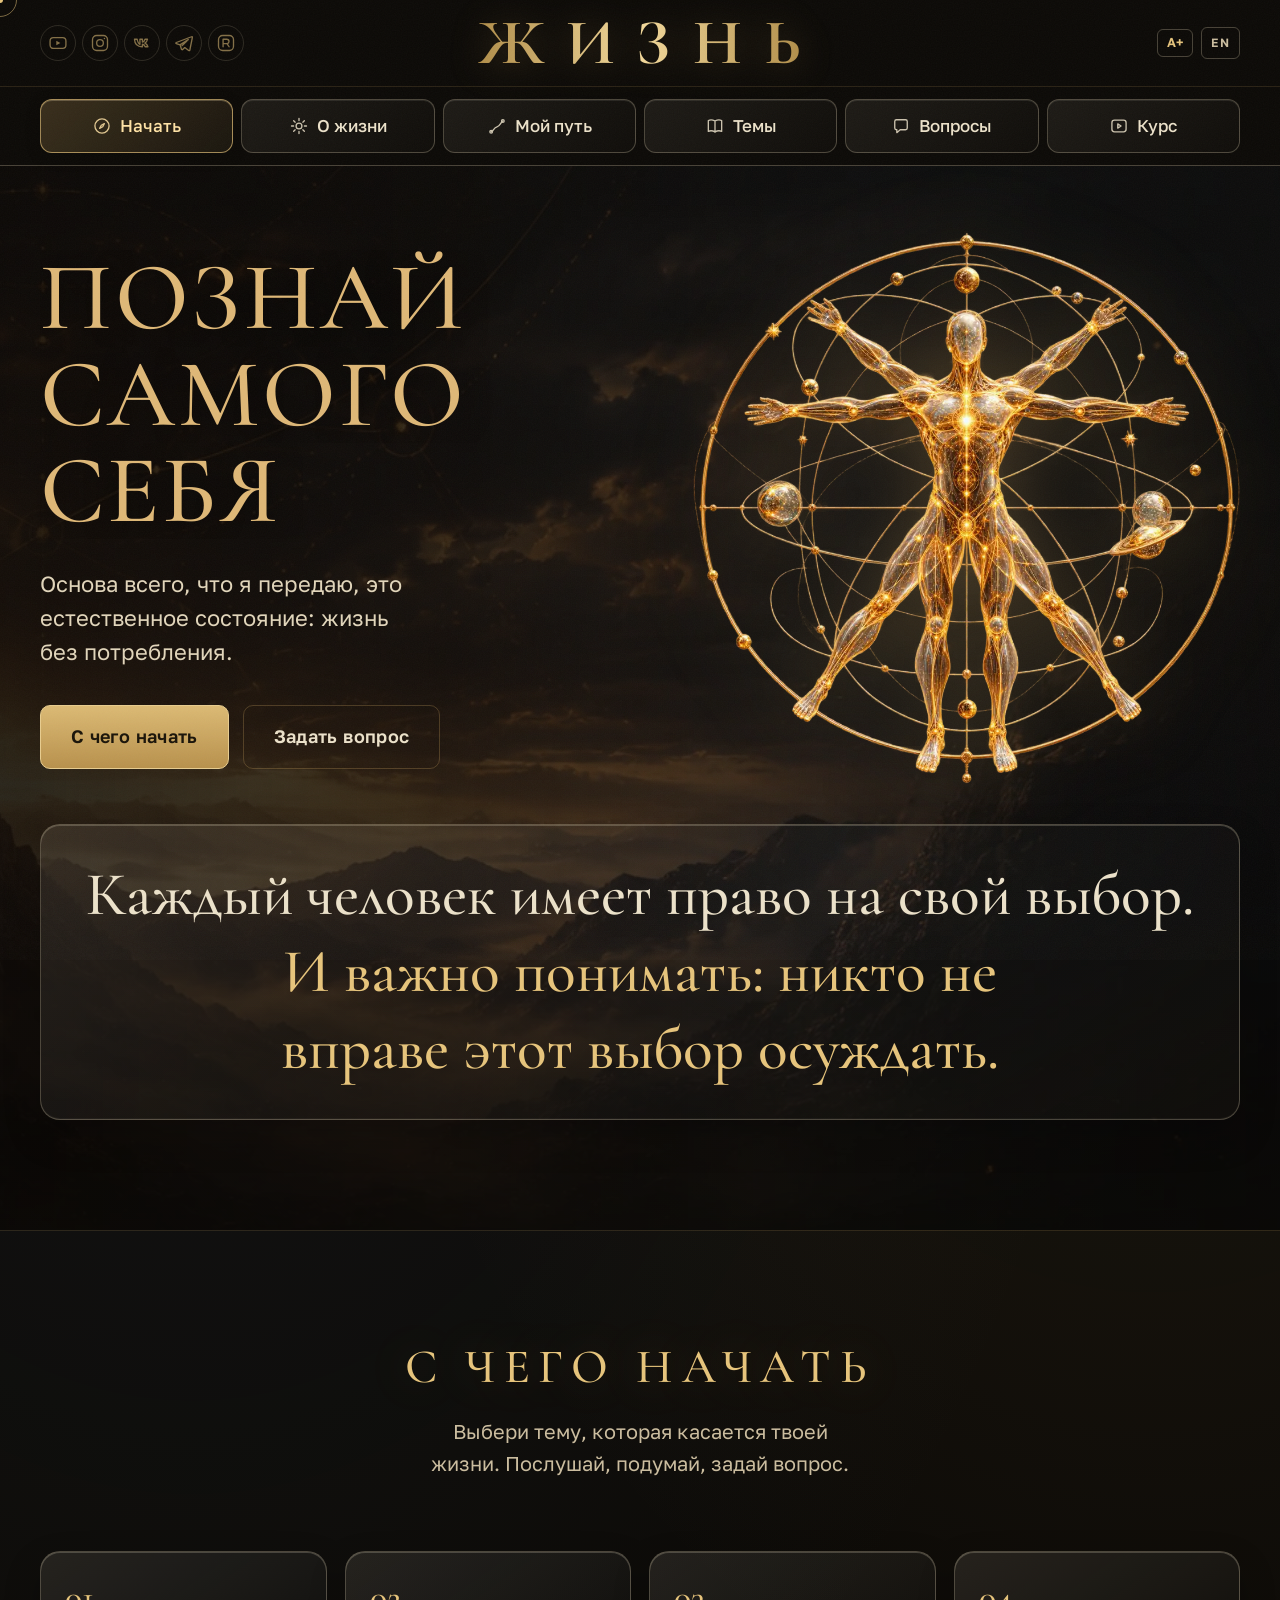
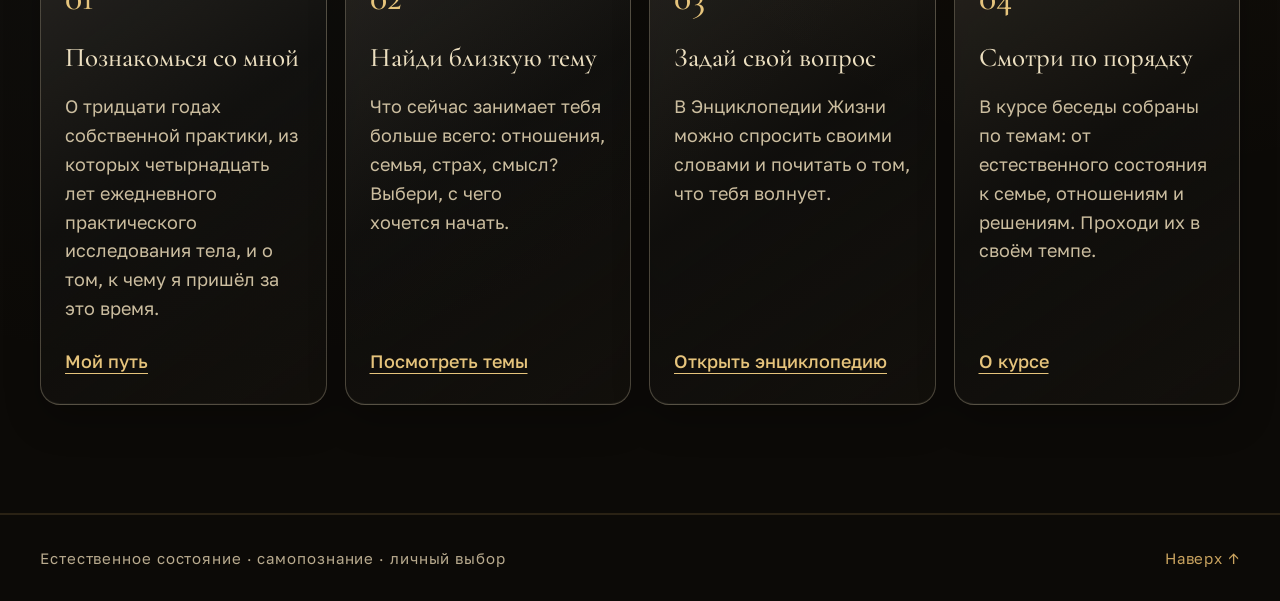
==== commit bcff9986: "Topics tab opens on the films; every tab opens from its start, linked sections clear the header Co-A" ====
--- a/index.html
+++ b/index.html
@@ -1,2 +1,2 @@
-<!DOCTYPE html><html lang="ru"><head><meta charSet="utf-8"/><meta name="viewport" content="width=device-width, initial-scale=1"/><link rel="preload" as="image" imageSrcSet="/media/20260905/vitruvian-lite-420.webp 420w, /media/20260905/vitruvian-lite-960.webp 960w" imageSizes="(max-width: 780px) 80vw, 560px" fetchPriority="high"/><link rel="stylesheet" href="/_next/static/css/index.DcrGv6u0.css" data-rsc-css-href="/_next/static/css/index.DcrGv6u0.css" data-precedence="vite-rsc/importer-resources"/><link rel="modulepreload" fetchPriority="low" href="/_next/static/chunks/index-BkPsZNeC.js"/><script src="/_next/static/chunks/rolldown-runtime-C60lm6uB.js" type="module" async=""></script><script src="/_next/static/chunks/framework-D_rUT4EX.js" type="module" async=""></script><script src="/_next/static/chunks/app-elements-H_Dr48wG.js" type="module" async=""></script><script src="/_next/static/chunks/hash-Cp347hhd.js" type="module" async=""></script><script src="/_next/static/chunks/record-uXSNv6cl.js" type="module" async=""></script><script src="/_next/static/chunks/app-rsc-cache-busting-chLoYslc.js" type="module" async=""></script><script src="/_next/static/chunks/app-rsc-render-mode-CvTCGruk.js" type="module" async=""></script><script src="/_next/static/chunks/headers-C_MtfdF4.js" type="module" async=""></script><script src="/_next/static/chunks/protocol-headers-B9-bVeat.js" type="module" async=""></script><script src="/_next/static/chunks/deployment-id-DFhHa9wO.js" type="module" async=""></script><script src="/_next/static/chunks/navigation-errors-D5LMQqDL.js" type="module" async=""></script><link rel="modulepreload" href="/_next/static/chunks/layout-segment-context-BbYs6OjK.js" crossorigin=""/><link rel="modulepreload" href="/_next/static/chunks/site-DeAKEyxX.js" crossorigin=""/><title>Познай самого себя · Естественное состояние</title><meta name="description" content="Вячеслав Тимошенко: тридцать лет практики естественного состояния. Тело, привычки, семья и собственный выбор. Энциклопедия Жизни и курс."/><meta name="robots" content="index, follow"/><meta property="og:title" content="Познай самого себя · Естественное состояние"/><meta property="og:description" content="Вячеслав Тимошенко: тридцать лет практики естественного состояния. Тело, привычки, семья и собственный выбор. Энциклопедия Жизни и курс."/><meta property="og:url" content="https://vyhod-iz-matricy.pages.dev"/><meta property="og:site_name" content="Познай самого себя"/><meta property="og:type" content="website"/><meta property="og:locale" content="ru_RU"/><meta property="og:image" content="https://vyhod-iz-matricy.pages.dev/og-1200x630.jpg"/><meta property="og:image:width" content="1200"/><meta property="og:image:height" content="630"/><meta property="og:image:alt" content="Вячеслав Тимошенко"/><meta name="twitter:card" content="summary_large_image"/><meta name="twitter:title" content="Познай самого себя · Естественное состояние"/><meta name="twitter:description" content="Вячеслав Тимошенко: тридцать лет практики естественного состояния. Тело, привычки, семья и собственный выбор. Энциклопедия Жизни и курс."/><meta name="twitter:image" content="https://vyhod-iz-matricy.pages.dev/og-1200x630.jpg"/><link rel="icon" href="/favicon.svg" type="image/svg+xml"/><link rel="apple-touch-icon" href="/apple-touch-icon.png" type="image/png" sizes="180x180"/><link rel="manifest" href="/manifest.webmanifest"/><link rel="canonical" href="https://vyhod-iz-matricy.pages.dev"/><link rel="alternate" hrefLang="ru" href="https://vyhod-iz-matricy.pages.dev"/><link rel="alternate" hrefLang="en" href="https://vyhod-iz-matricy.pages.dev/en/"/><meta name="theme-color" content="#0c0a07"/><script>Object.assign(((self[Symbol.for("vinext.navigationRuntime")]??={bootstrap:{routeManifest:null},functions:{}}).bootstrap.rsc??={rsc:[]}),{params:{},nav:{"pathname":"/","searchParams":[]}})</script><link rel="modulepreload" href="/_next/static/chunks/index-BkPsZNeC.js" />
-</head><body><main lang="ru"><div class="progress" aria-hidden="true"></div><div class="spotlight" aria-hidden="true"></div><div class="cursor-dot" aria-hidden="true"></div><div class="cursor-ring" aria-hidden="true"></div><script type="application/ld+json">{"@context":"https://schema.org","@type":"WebSite","name":"Вячеслав Тимошенко","url":"https://vyhod-iz-matricy.pages.dev/","inLanguage":"ru","author":{"@type":"Person","name":"Вячеслав Тимошенко"},"description":"Вячеслав Тимошенко: тридцать лет практики естественного состояния. Тело, привычки, семья и собственный выбор."}</script><nav class="nav-glass" aria-label="Навигация"><div class="nav shell"><ul class="social" aria-label="Мы в соцсетях"><li><span class="social-soon" aria-label="YouTube, скоро" title="YouTube · скоро"><svg viewBox="0 0 24 24" width="20" height="20" fill="none" stroke="currentColor" stroke-width="1.6" stroke-linecap="round" stroke-linejoin="round" aria-hidden="true"><rect x="2.5" y="5.5" width="19" height="13" rx="4"></rect><path d="M10 9.2v5.6l4.8-2.8z" fill="currentColor" stroke="none"></path></svg></span></li><li><span class="social-soon" aria-label="Instagram, скоро" title="Instagram · скоро"><svg viewBox="0 0 24 24" width="20" height="20" fill="none" stroke="currentColor" stroke-width="1.6" stroke-linecap="round" stroke-linejoin="round" aria-hidden="true"><rect x="3" y="3" width="18" height="18" rx="5"></rect><circle cx="12" cy="12" r="4"></circle><circle cx="17.3" cy="6.7" r=".9" fill="currentColor" stroke="none"></circle></svg></span></li><li><span class="social-soon" aria-label="ВКонтакте, скоро" title="ВКонтакте · скоро"><svg viewBox="0 0 24 24" width="20" height="20" fill="none" stroke="currentColor" stroke-width="1.6" stroke-linecap="round" stroke-linejoin="round" aria-hidden="true"><path d="M3 7.5h3.2c.6 3.4 2 5.6 3.3 6V7.5h3v3.4c1.3-.1 2.6-1.6 3.1-3.4h3c-.4 2.2-2 3.9-3.1 4.6 1.1.5 2.9 1.9 3.6 4.4h-3.3c-.6-1.6-1.9-2.9-3.3-3v3h-.4C6.3 16.5 3.3 13.2 3 7.5z"></path></svg></span></li><li><span class="social-soon" aria-label="Telegram, скоро" title="Telegram · скоро"><svg viewBox="0 0 24 24" width="20" height="20" fill="none" stroke="currentColor" stroke-width="1.6" stroke-linecap="round" stroke-linejoin="round" aria-hidden="true"><path d="M21 4.5 2.8 11.4c-.9.4-.9 1.1 0 1.4l4.5 1.4 1.7 5.3c.2.6.9.8 1.4.3l2.5-2.3 4.7 3.5c.6.4 1.2.2 1.4-.6L22 5.6c.2-1-.3-1.4-1-1.1zM7.6 14l9.6-6.1-7.6 7.3"></path></svg></span></li><li><span class="social-soon" aria-label="Rutube, скоро" title="Rutube · скоро"><svg viewBox="0 0 24 24" width="20" height="20" fill="none" stroke="currentColor" stroke-width="1.6" stroke-linecap="round" stroke-linejoin="round" aria-hidden="true"><rect x="3" y="3" width="18" height="18" rx="5"></rect><path d="M8.5 16.5v-9h4.3c1.8 0 2.8 1 2.8 2.6 0 1.4-.9 2.4-2.4 2.6l2.5 3.8M8.5 12.7h4"></path></svg></span></li></ul><a class="brand-word" href="#top">ЖИЗНЬ</a><div class="nav-tools"><button type="button" class="text-size" aria-pressed="false" title="Крупный текст" aria-label="Крупный текст">А+</button><a class="lang-switch" href="/en/" hrefLang="en" title="English version">EN</a></div></div></nav><nav class="section-tabs" aria-label="Разделы сайта"><div class="section-tabs-inner shell"><a href="#top" class="active" aria-current="page"><svg class="tab-icon" viewBox="0 0 24 24" width="20" height="20" fill="none" stroke="currentColor" stroke-width="1.6" stroke-linecap="round" stroke-linejoin="round" aria-hidden="true"><circle cx="12" cy="12" r="8.5"></circle><path d="m14.8 9.2-1.9 3.7-3.7 1.9 1.9-3.7z"></path></svg><span>Начать</span></a><a href="#vision" class=""><svg class="tab-icon" viewBox="0 0 24 24" width="20" height="20" fill="none" stroke="currentColor" stroke-width="1.6" stroke-linecap="round" stroke-linejoin="round" aria-hidden="true"><circle cx="12" cy="12" r="3.5"></circle><path d="M12 3v2.5M12 18.5V21M3 12h2.5M18.5 12H21M5.6 5.6l1.8 1.8M16.6 16.6l1.8 1.8M5.6 18.4l1.8-1.8M16.6 7.4l1.8-1.8"></path></svg><span>О жизни</span></a><a href="#road" class=""><svg class="tab-icon" viewBox="0 0 24 24" width="20" height="20" fill="none" stroke="currentColor" stroke-width="1.6" stroke-linecap="round" stroke-linejoin="round" aria-hidden="true"><path d="M5 19c3-1 3-5 7-6s4-5 7-7"></path><circle cx="5" cy="19" r="1.6"></circle><circle cx="19" cy="6" r="1.6"></circle></svg><span>Мой путь</span></a><a href="#program" class=""><svg class="tab-icon" viewBox="0 0 24 24" width="20" height="20" fill="none" stroke="currentColor" stroke-width="1.6" stroke-linecap="round" stroke-linejoin="round" aria-hidden="true"><path d="M4 5.5C6 4.5 9 4.5 12 6c3-1.5 6-1.5 8-.5v13c-2-1-5-1-8 .5-3-1.5-6-1.5-8-.5zM12 6v13.5"></path></svg><span>Темы</span></a><a href="#encyclopedia" class=""><svg class="tab-icon" viewBox="0 0 24 24" width="20" height="20" fill="none" stroke="currentColor" stroke-width="1.6" stroke-linecap="round" stroke-linejoin="round" aria-hidden="true"><path d="M4.5 6.5a2 2 0 0 1 2-2h11a2 2 0 0 1 2 2v8a2 2 0 0 1-2 2H11l-4 3.5v-3.5h-.5a2 2 0 0 1-2-2z"></path></svg><span>Вопросы</span></a><a href="#buy" class=""><svg class="tab-icon" viewBox="0 0 24 24" width="20" height="20" fill="none" stroke="currentColor" stroke-width="1.6" stroke-linecap="round" stroke-linejoin="round" aria-hidden="true"><rect x="3.5" y="5" width="17" height="14" rx="3"></rect><path d="m10.5 9.5 4 2.5-4 2.5z"></path></svg><span>Курс</span></a></div></nav><header class="hero" id="top" data-tab="start"><div class="hero-art" data-para="0.14" aria-hidden="true"></div><div class="hero-veil" aria-hidden="true"></div><canvas class="threads" aria-hidden="true"></canvas><div class="shell hero-grid"><div class="hero-copy-side reveal"><h1><span class="line"><span>Познай</span></span><span class="line"><span>самого</span></span><span class="line"><span>себя</span></span></h1><p class="hero-lead">Основа всего, что я передаю, это естественное состояние: жизнь без потребления.</p><div class="hero-actions"><a class="button button-gold" href="#start">С чего начать</a><a class="button button-line" href="https://t.me/nutrition_encyclopedia_bot" target="_blank" rel="noopener">Задать вопрос</a></div></div><figure class="emblem reveal" aria-hidden="true"><img src="/media/20260905/vitruvian-lite-960.webp" srcSet="/media/20260905/vitruvian-lite-420.webp 420w, /media/20260905/vitruvian-lite-960.webp 960w" sizes="(max-width: 780px) 80vw, 560px" alt="" width="960" height="978" fetchPriority="high" decoding="async"/></figure><aside class="hero-quote glass reveal"><p>Каждый человек имеет право на свой выбор.<!-- --> <span class="quote-emphasis">И важно понимать: никто не вправе этот выбор осуждать.</span></p></aside></div></header><section class="section" id="vision" aria-label="О человеке и жизни" data-tab="life" hidden=""><div class="shell"><header class="section-head center reveal"><h2>Человек. Опыт. Жизнь.</h2><p>Кто мы? Что значит жить в этом теле? Эти вопросы много лет занимают меня. Здесь я делюсь своим пониманием.</p></header><aside class="pillar glass reveal reader-note" aria-label="Если ты читаешь эти строки"><h3>Если ты читаешь эти строки</h3><p>Раз ты здесь, значит, что-то в привычной жизни уже кажется тебе не тем. После плотной еды тяжело, сил не хватает, без кофе день не начинается. Это первые сигналы. Я никого не уговариваю и не тороплю. Здесь собрано то, к чему я пришёл сам, а как жить, решаешь ты.</p></aside><div class="pillar-grid"><article class="pillar glass reveal"><h3>Естественное состояние</h3><p>Основа всего, о чём я говорю. Так я называю жизнь без еды и <strong class="said">воды</strong>. Из неё вырастает моё понимание тела, человека и духовного развития.</p></article><article class="pillar glass reveal"><h3>Человек и тело</h3><p>Я понимаю человека как душу, как жизнь. Тело для меня является формой, в которой мы здесь живём. Мне важно узнавать его возможности и бережно относиться к нему.</p></article><article class="pillar glass reveal"><h3>Тридцать лет поиска</h3><p>Я посвятил этому около тридцати лет. Четырнадцать из них ежедневно исследовал собственное тело. Здесь рассказываю о том, через что прошёл сам.</p></article><article class="pillar glass reveal"><h3>Шаг за шагом</h3><p>Хочу передать свой опыт последовательно. Чтобы отдельные беседы складывались в понимание, а у тебя было время обдумать услышанное и задать вопросы.</p></article></div><p class="section-caption reveal"><a href="#author-position">Как я понимаю жизнь</a> · <a href="#road">Мой путь</a></p></div></section><section class="section" id="start" aria-label="С чего начать" data-tab="start"><div class="shell"><header class="section-head center reveal"><h2>С чего начать</h2><p>Выбери тему, которая касается твоей жизни. Послушай, подумай, задай вопрос.</p></header><ol class="start-grid"><li class="start-card glass reveal"><span class="step-number" aria-hidden="true">0<!-- -->1</span><h3>Познакомься со мной</h3><p>О тридцати годах собственной практики, из которых четырнадцать лет ежедневного практического исследования тела, и о том, к чему я пришёл за это время.</p><a href="#road">Мой путь</a></li><li class="start-card glass reveal"><span class="step-number" aria-hidden="true">0<!-- -->2</span><h3>Найди близкую тему</h3><p>Что сейчас занимает тебя больше всего: отношения, семья, страх, смысл? Выбери, с чего хочется начать.</p><a href="#program">Посмотреть темы</a></li><li class="start-card glass reveal"><span class="step-number" aria-hidden="true">0<!-- -->3</span><h3>Задай свой вопрос</h3><p>В Энциклопедии Жизни можно спросить своими словами и почитать о том, что тебя волнует.</p><a href="https://t.me/nutrition_encyclopedia_bot" target="_blank" rel="noopener">Открыть энциклопедию</a></li><li class="start-card glass reveal"><span class="step-number" aria-hidden="true">0<!-- -->4</span><h3>Смотри по порядку</h3><p>В курсе беседы собраны по темам: от естественного состояния к семье, отношениям и решениям. Проходи их в своём темпе.</p><a href="#buy">О курсе</a></li></ol></div></section><section class="section" id="encyclopedia" aria-label="Энциклопедия Жизни" data-tab="questions" hidden=""><div class="shell"><div class="encyclopedia-card glass reveal"><div><p class="hero-kicker">Вопросы в Telegram</p><h2>Энциклопедия Жизни</h2><p>О человеке, теле, привычках и выборе. Читай по темам или напиши, что тебя волнует. Бот поможет найти ответ в беседах и текстах.</p><p class="encyclopedia-facts">Читать темы можно без ограничений. Первые 10 вопросов своими словами бесплатны.</p></div><a class="button button-gold" href="https://t.me/nutrition_encyclopedia_bot" target="_blank" rel="noopener">Задать вопрос в Telegram</a></div></div></section><section class="section" id="author-position" aria-label="Как я понимаю жизнь" data-tab="life" hidden=""><div class="shell"><header class="section-head center reveal"><h2>Как я понимаю жизнь</h2><p>Я рассказываю о том, к чему пришёл за годы собственного поиска. Твой выбор остаётся за тобой.</p></header><div class="position-list reveal"><details class="position-item glass"><summary>Человек и тело</summary><button type="button" class="listen" aria-pressed="false" aria-label="Слушать голосом Вячеслава"><svg viewBox="0 0 24 24" width="18" height="18" aria-hidden="true"><path d="M8 5.5v13l10.5-6.5z" fill="currentColor"></path></svg><span>Слушать</span></button><p>Для меня человек является душой, жизнью. Тело является формой, через которую мы проживаем свой опыт. Поэтому самопознание для меня связано и с внутренней жизнью, и с отношением к своему телу.</p></details><details class="position-item glass"><summary>Естественное состояние</summary><button type="button" class="listen" aria-pressed="false" aria-label="Слушать голосом Вячеслава"><svg viewBox="0 0 24 24" width="18" height="18" aria-hidden="true"><path d="M8 5.5v13l10.5-6.5z" fill="currentColor"></path></svg><span>Слушать</span></button><p>Я знаю и утверждаю: человеку не нужна еда. Жить на еде можно, но за это приходится платить. Естественное состояние: это жизнь без еды и без <strong class="said">воды</strong>. Его я связываю с духовным развитием.</p></details><details class="position-item glass"><summary>Длительность жизни</summary><button type="button" class="listen" aria-pressed="false" aria-label="Слушать голосом Вячеслава"><svg viewBox="0 0 24 24" width="18" height="18" aria-hidden="true"><path d="M8 5.5v13l10.5-6.5z" fill="currentColor"></path></svg><span>Слушать</span></button><p>Я знаю, что возможности человека гораздо шире <strong class="said">привычных представлений</strong>. В потреблении человек может прожить до ста пятидесяти, двухсот лет. Без потребления можно жить триста, пятьсот, тысячу лет и уйти самому, когда сам решишь.</p></details><details class="position-item glass"><summary>Возможности мозга</summary><button type="button" class="listen" aria-pressed="false" aria-label="Слушать голосом Вячеслава"><svg viewBox="0 0 24 24" width="18" height="18" aria-hidden="true"><path d="M8 5.5v13l10.5-6.5z" fill="currentColor"></path></svg><span>Слушать</span></button><p>Говоря о возможностях человека, я сравнивал 1–2% с 5–7% и говорил о полном раскрытии мозга. Так я показываю, сколько в нас ещё не раскрыто.</p></details><details class="position-item glass"><summary>Духовное развитие</summary><button type="button" class="listen" aria-pressed="false" aria-label="Слушать голосом Вячеслава"><svg viewBox="0 0 24 24" width="18" height="18" aria-hidden="true"><path d="M8 5.5v13l10.5-6.5z" fill="currentColor"></path></svg><span>Слушать</span></button><p>Я связываю развитие человека с душой и Творцом. Для меня это касается всей жизни: мыслей, поступков, привычек и отношения к людям.</p></details><details class="position-item glass"><summary>Тело как проводник света</summary><button type="button" class="listen" aria-pressed="false" aria-label="Слушать голосом Вячеслава"><svg viewBox="0 0 24 24" width="18" height="18" aria-hidden="true"><path d="M8 5.5v13l10.5-6.5z" fill="currentColor"></path></svg><span>Слушать</span></button><p>Когда человек живёт в естественном состоянии, его тело становится проводником света и энергии. Через него проходит свет Творца. Такое тело легко притягивает энергию, а вместе с ней и всё нужное в материальной жизни.</p></details></div></div></section><section class="section road-section" id="road" data-spotlight="1" aria-label="Мой путь" data-tab="path" hidden=""><div class="shell"><header class="section-head reveal"><h2>Мой путь</h2><p>Тридцать лет собственной практики, из которых четырнадцать лет ежедневного практического исследования тела. Здесь я рассказываю, к чему пришёл и что хочу передать.</p></header><figure class="portrait reveal"><img class="reveal-img" src="/media/20261009/portrait-810.webp" srcSet="/media/20261009/portrait-480.webp 480w, /media/20261009/portrait-810.webp 810w" sizes="(max-width: 780px) min(70vw, 340px), 360px" alt="Вячеслав Тимошенко" width="810" height="1080" loading="lazy" decoding="async"/><figcaption><span>Вячеслав Тимошенко</span>автор проекта</figcaption></figure><ol class="timeline"><li class="timeline-point"><strong>30 лет</strong><span>собственной практики</span></li><li class="timeline-point"><strong>14 лет</strong><span>ежедневного исследования тела</span></li><li class="timeline-point"><strong>Сейчас</strong><span>собираю опыт по частицам и передаю его</span></li></ol><div class="path-chapters"><article class="path-chapter glass reveal"><h3>Проверять на себе</h3><button type="button" class="listen" aria-pressed="false" aria-label="Слушать голосом Вячеслава"><svg viewBox="0 0 24 24" width="18" height="18" aria-hidden="true"><path d="M8 5.5v13l10.5-6.5z" fill="currentColor"></path></svg><span>Слушать</span></button><p>Я посвятил собственной практике тридцать лет. Четырнадцать из них ежедневно исследовал своё тело. Сначала это было моё личное развитие, а потом всё это перешло в личное исследование для человечества. Меня это так заинтересовало, что я стал сам изучать себя, чтобы потом передать это людям.</p></article><article class="path-chapter glass reveal"><h3>Человек и тело</h3><button type="button" class="listen" aria-pressed="false" aria-label="Слушать голосом Вячеслава"><svg viewBox="0 0 24 24" width="18" height="18" aria-hidden="true"><path d="M8 5.5v13l10.5-6.5z" fill="currentColor"></path></svg><span>Слушать</span></button><p>Для меня человек не сводится к телу. Я понимаю человека как душу, как жизнь, а тело как форму, в которой мы здесь находимся. Из этого понимания вырос мой интерес к самопознанию и возможностям тела.</p></article><article class="path-chapter glass reveal"><h3>Естественное состояние</h3><button type="button" class="listen" aria-pressed="false" aria-label="Слушать голосом Вячеслава"><svg viewBox="0 0 24 24" width="18" height="18" aria-hidden="true"><path d="M8 5.5v13l10.5-6.5z" fill="currentColor"></path></svg><span>Слушать</span></button><p>Так я называю жизнь без потребления пищи и воды. Я знаю и утверждаю: человеку не нужна еда. Жить на еде можно, но за это приходится платить. Для меня этот вопрос связан с телом, привычками и духовным развитием.</p></article><article class="path-chapter glass reveal"><h3>Передать то, что прожил</h3><button type="button" class="listen" aria-pressed="false" aria-label="Слушать голосом Вячеслава"><svg viewBox="0 0 24 24" width="18" height="18" aria-hidden="true"><path d="M8 5.5v13l10.5-6.5z" fill="currentColor"></path></svg><span>Слушать</span></button><p>Вначале это не являлось целью. Это было просто исследование себя: улучшить свою форму, чтобы была энергия воспитать свою дочку. А потом это перешло в серьёзную работу. За эти годы осталось много записей: беседы, голосовые сообщения, тексты и видео. Сейчас я собираю свой опыт по частицам, по темам и по порядку. Чтобы ты мог начать с понятного вопроса, послушать, обдумать и постепенно разобраться глубже.</p></article></div><aside class="path-choice glass reveal" id="stop" aria-label="Право на свой выбор"><h3>Твой выбор остаётся за тобой</h3><p>Я не ставлю себя выше другого человека. Нет ни одного человека, который был бы выше или ниже другого. У всех нас одинаковые возможности и ресурсы, заложенные ещё до нашего рождения. У каждого свой путь и право выбирать, как жить. Я делюсь тем, что прошёл сам.</p><div class="path-links"><a href="https://t.me/nutrition_encyclopedia_bot" target="_blank" rel="noopener">Задать вопрос</a></div></aside></div></section><section class="section" id="pillars" aria-label="Четыре опоры" data-tab="life" hidden=""><div class="shell"><header class="section-head center reveal"><h2>Четыре опоры</h2><p>То, к чему я возвращаюсь в своих решениях и поступках.</p></header><div class="pillar-grid"><article class="pillar glass reveal"><h3>Замечать себя</h3><p>Что ты выбираешь сам, а что делаешь по привычке? Начни с простых наблюдений за своим днём.</p></article><article class="pillar glass reveal"><h3>Отвечать за свой выбор</h3><p>У каждого решения есть продолжение. Мне важно понимать, к чему ведут мои поступки.</p></article><article class="pillar glass reveal"><h3>Понимать через опыт</h3><p>Я наблюдал, пробовал, ошибался и снова искал. Так постепенно складывалось моё понимание жизни.</p></article><article class="pillar glass reveal"><h3>Уважать другого</h3><p>Нельзя ставить себя выше другого человека. У каждого свой путь и право выбирать.</p></article></div></div></section><section class="section" id="clips" aria-label="Ролики" data-tab="topics" hidden=""><div class="shell"><header class="section-head center reveal"><h2>Ролики</h2><p>Короткие фильмы с моими словами. Нажми, чтобы смотреть со звуком.</p></header><ul class="clip-rail" aria-label="Ролики"><li><button type="button" class="clip-card glass"><video class="clip-preview" src="/media/clips/clip-01-preview.mp4" poster="/media/clips/clip-01.webp" muted="" loop="" playsInline="" preload="none" aria-hidden="true"></video><span class="clip-title"><svg viewBox="0 0 24 24" width="16" height="16" aria-hidden="true"><path d="M8 5.5v13l10.5-6.5z" fill="currentColor"></path></svg>Сила в доброте</span></button></li><li><button type="button" class="clip-card glass"><video class="clip-preview" src="/media/clips/clip-02-preview.mp4" poster="/media/clips/clip-02.webp" muted="" loop="" playsInline="" preload="none" aria-hidden="true"></video><span class="clip-title"><svg viewBox="0 0 24 24" width="16" height="16" aria-hidden="true"><path d="M8 5.5v13l10.5-6.5z" fill="currentColor"></path></svg>Начни свой день</span></button></li><li><button type="button" class="clip-card glass"><video class="clip-preview" src="/media/clips/clip-03-preview.mp4" poster="/media/clips/clip-03.webp" muted="" loop="" playsInline="" preload="none" aria-hidden="true"></video><span class="clip-title"><svg viewBox="0 0 24 24" width="16" height="16" aria-hidden="true"><path d="M8 5.5v13l10.5-6.5z" fill="currentColor"></path></svg>Дети видят всё</span></button></li><li><button type="button" class="clip-card glass"><video class="clip-preview" src="/media/clips/clip-04-preview.mp4" poster="/media/clips/clip-04.webp" muted="" loop="" playsInline="" preload="none" aria-hidden="true"></video><span class="clip-title"><svg viewBox="0 0 24 24" width="16" height="16" aria-hidden="true"><path d="M8 5.5v13l10.5-6.5z" fill="currentColor"></path></svg>Победи себя</span></button></li><li><button type="button" class="clip-card glass"><video class="clip-preview" src="/media/clips/clip-05-preview.mp4" poster="/media/clips/clip-05.webp" muted="" loop="" playsInline="" preload="none" aria-hidden="true"></video><span class="clip-title"><svg viewBox="0 0 24 24" width="16" height="16" aria-hidden="true"><path d="M8 5.5v13l10.5-6.5z" fill="currentColor"></path></svg>Сила любви</span></button></li><li><button type="button" class="clip-card glass"><video class="clip-preview" src="/media/clips/clip-06-preview.mp4" poster="/media/clips/clip-06.webp" muted="" loop="" playsInline="" preload="none" aria-hidden="true"></video><span class="clip-title"><svg viewBox="0 0 24 24" width="16" height="16" aria-hidden="true"><path d="M8 5.5v13l10.5-6.5z" fill="currentColor"></path></svg>Настоящее</span></button></li><li><button type="button" class="clip-card glass"><video class="clip-preview" src="/media/clips/clip-07-preview.mp4" poster="/media/clips/clip-07.webp" muted="" loop="" playsInline="" preload="none" aria-hidden="true"></video><span class="clip-title"><svg viewBox="0 0 24 24" width="16" height="16" aria-hidden="true"><path d="M8 5.5v13l10.5-6.5z" fill="currentColor"></path></svg>Энергия</span></button></li><li><button type="button" class="clip-card glass"><video class="clip-preview" src="/media/clips/clip-08-preview.mp4" poster="/media/clips/clip-08.webp" muted="" loop="" playsInline="" preload="none" aria-hidden="true"></video><span class="clip-title"><svg viewBox="0 0 24 24" width="16" height="16" aria-hidden="true"><path d="M8 5.5v13l10.5-6.5z" fill="currentColor"></path></svg>Родная земля</span></button></li><li><button type="button" class="clip-card glass"><video class="clip-preview" src="/media/clips/clip-09-preview.mp4" poster="/media/clips/clip-09.webp" muted="" loop="" playsInline="" preload="none" aria-hidden="true"></video><span class="clip-title"><svg viewBox="0 0 24 24" width="16" height="16" aria-hidden="true"><path d="M8 5.5v13l10.5-6.5z" fill="currentColor"></path></svg>Не сдаваться</span></button></li><li><button type="button" class="clip-card glass"><video class="clip-preview" src="/media/clips/clip-10-preview.mp4" poster="/media/clips/clip-10.webp" muted="" loop="" playsInline="" preload="none" aria-hidden="true"></video><span class="clip-title"><svg viewBox="0 0 24 24" width="16" height="16" aria-hidden="true"><path d="M8 5.5v13l10.5-6.5z" fill="currentColor"></path></svg>Человеком стать обязан</span></button></li></ul><dialog id="clip-dialog" class="clip-dialog"></dialog></div></section><section class="section" id="program" aria-label="Программа" data-tab="topics" hidden=""><div class="shell"><header class="section-head center reveal"><h2>О чём говорим</h2><p>О том, что касается тебя каждый день. Выбирай, что сейчас ближе: смотреть, слушать или читать.</p></header><div class="program-grid"><article class="program-card glass reveal" data-tilt="1"><img class="reveal-img" src="/media/20260915/prog-video-640.webp" alt="Беседы" width="640" height="640" loading="lazy" decoding="async"/><div class="program-body"><h3>Беседы</h3><p>О том, что волнует в обычной жизни: семья, отношения, страх, деньги и смысл. Можно смотреть или слушать.</p></div></article><article class="program-card glass reveal" data-tilt="1"><img class="reveal-img" src="/media/20260915/prog-practice-640.webp" alt="Самонаблюдение" width="640" height="640" loading="lazy" decoding="async"/><div class="program-body"><h3>Самонаблюдение</h3><p>Как ты принимаешь решения? Что повторяется изо дня в день? Замечай это и возвращайся к своим вопросам.</p></div></article><article class="program-card glass reveal" data-tilt="1"><img class="reveal-img" src="/media/20260915/prog-live-640.webp" alt="Вопросы" width="640" height="640" loading="lazy" decoding="async"/><div class="program-body"><h3>Вопросы</h3><p>Что-то осталось непонятным? Напиши об этом в Энциклопедию Жизни. Начать можно с одного вопроса.</p></div></article><article class="program-card glass reveal" data-tilt="1"><img class="reveal-img" src="/media/20260915/prog-community-640.webp" alt="Свой темп" width="640" height="640" loading="lazy" decoding="async"/><div class="program-body"><h3>Свой темп</h3><p>Читай и слушай без спешки. К важной для тебя беседе можно вернуться позже.</p></div></article></div></div></section><section class="section" id="thoughts" aria-label="О пути и теле" data-tab="topics" hidden=""><div class="shell"><header class="section-head center reveal"><h2>О пути и теле</h2><p>Коротко о том, что я понял на себе. Открывай то, что откликается.</p></header><div class="position-list reveal"><details class="position-item glass"><summary>Еда как зависимость</summary><button type="button" class="listen" aria-pressed="false" aria-label="Слушать голосом Вячеслава"><svg viewBox="0 0 24 24" width="18" height="18" aria-hidden="true"><path d="M8 5.5v13l10.5-6.5z" fill="currentColor"></path></svg><span>Слушать</span></button><p>Я не делю еду на правильную и неправильную. Для меня любая еда держит человека в зависимости, только разной силы. Сильнее всего держит тяжёлая пища, особенно убиенные животные. Она сразу прибивает человека к земле. Сюда входит всё, что люди называют продуктами животного происхождения: даже формулу для этого придумали и повесили клише. На самом деле это мёртвая плоть. Мы становимся тем, что едим. Если мы едим мёртвое, то и сами становимся мёртвыми. Молоко животное даёт только своему ребёнку, так же как мать даёт молоко своему. Дальше держит убитое, сваренное, жареное, печёное: крупы, каши, приготовленные овощи. Это тоже мёртвая пища. Слабее держат фрукты, ещё слабее соки. Дальше выход в естественное состояние. Человек может есть, получать удовольствие и снимать этим стресс. Это его право, и за это его нельзя осуждать. Но за это он платит.</p></details><details class="position-item glass"><summary>Почему говорят: мне не подходит</summary><button type="button" class="listen" aria-pressed="false" aria-label="Слушать голосом Вячеслава"><svg viewBox="0 0 24 24" width="18" height="18" aria-hidden="true"><path d="M8 5.5v13l10.5-6.5z" fill="currentColor"></path></svg><span>Слушать</span></button><p>Когда человеку что-либо не нравится, мозг легко находит аргументы для возражений. Так мозг защищает себя. Чаще за этими словами стоит нежелание проходить трансформацию: перемены, связанные с перестройкой тела, работу над собой в физическом и психологическом плане, перемены во внешности. Холод, слабость, ломка привычек. Это трудно, я знаю по себе.</p></details><details class="position-item glass"><summary>Каждый на своём уровне</summary><button type="button" class="listen" aria-pressed="false" aria-label="Слушать голосом Вячеслава"><svg viewBox="0 0 24 24" width="18" height="18" aria-hidden="true"><path d="M8 5.5v13l10.5-6.5z" fill="currentColor"></path></svg><span>Слушать</span></button><p>Кто-то делает короткие перерывы в еде, кто-то стал вегетарианцем, кто-то сыроедом, кто-то фруктоедом. Я сам когда-то шёл через все эти пути: вегетарианство, веганство, сыроедение, фруктоедение, сокопитие. По всем этим пищевым цепочкам я проходил туда и обратно много раз. Я никого не осуждаю. Каждый стоит на своей ступени и пойдёт дальше в своё время, когда будет готов.</p></details><details class="position-item glass"><summary>Практика важнее теории</summary><button type="button" class="listen" aria-pressed="false" aria-label="Слушать голосом Вячеслава"><svg viewBox="0 0 24 24" width="18" height="18" aria-hidden="true"><path d="M8 5.5v13l10.5-6.5z" fill="currentColor"></path></svg><span>Слушать</span></button><p>Мир меняют практики. Те, кто прошёл всё на себе, а не изучал со стороны. На это я потратил тридцать лет жизни, из которых четырнадцать каждый день исследовал своё тело. Подходил к самой границе жизни и смерти. Поэтому говорю только о том, что проверил сам.</p></details><details class="position-item glass"><summary>Почему в начале трудно</summary><button type="button" class="listen" aria-pressed="false" aria-label="Слушать голосом Вячеслава"><svg viewBox="0 0 24 24" width="18" height="18" aria-hidden="true"><path d="M8 5.5v13l10.5-6.5z" fill="currentColor"></path></svg><span>Слушать</span></button><p>Когда ты становишься на путь познания самого себя и входишь в естественное состояние, люди вокруг привыкли видеть тебя другим. А перемены начинают происходить и в лице, и в теле, и во всём, и тебя самого это пугает. Особенно если ты спортсмен: в начале естественного состояния ты проиграешь любому спортсмену. Физические показатели падают, потому что тело перестраивается. Бывает слабость, вялость, голова тяжёлая. Многие говорят себе: лучше поем, посплю, и всё будет нормально. Это тоже выбор. Тот, у кого есть знания или поддержка, идёт дальше. Сегодня проходит три километра, завтра четыре, потом пять. Медленно, но с каждым днём легче.</p></details><details class="position-item glass"><summary>Почему не бывает быстро</summary><button type="button" class="listen" aria-pressed="false" aria-label="Слушать голосом Вячеслава"><svg viewBox="0 0 24 24" width="18" height="18" aria-hidden="true"><path d="M8 5.5v13l10.5-6.5z" fill="currentColor"></path></svg><span>Слушать</span></button><p>Тело человека является частью природы, а природа живая, и в ней ничего не происходит быстро. Саженец не становится большим деревом за ночь. Волосы и ногти тоже не отрастают быстро: на всё нужно время. Так же и в теле, в естественном состоянии. Первый, второй, третий год идут перемены. Многие сходят с пути именно здесь: не хватает терпения переждать.</p></details><details class="position-item glass"><summary>Как обновляется тело</summary><button type="button" class="listen" aria-pressed="false" aria-label="Слушать голосом Вячеслава"><svg viewBox="0 0 24 24" width="18" height="18" aria-hidden="true"><path d="M8 5.5v13l10.5-6.5z" fill="currentColor"></path></svg><span>Слушать</span></button><p>Когда человек перестаёт потреблять, тело больше не тратит силы на то, чтобы принять еду и вывести её. Все системы обновляются, клетки постепенно заменяются, и в том же теле выстраивается новая форма жизни. Внутренние органы включаются полностью. Человек молодеет. Мои сверстники стареют, а я с годами всё моложе.</p></details><details class="position-item glass"><summary>Возможности без предела</summary><button type="button" class="listen" aria-pressed="false" aria-label="Слушать голосом Вячеслава"><svg viewBox="0 0 24 24" width="18" height="18" aria-hidden="true"><path d="M8 5.5v13l10.5-6.5z" fill="currentColor"></path></svg><span>Слушать</span></button><p>Всё вокруг устроено как фрактал. Если сможешь пройти километр, сможешь пройти и десять. Сможешь десять, сможешь и сто. Сможешь сто, сможешь и тысячу. То же самое с бегом: если можешь пробежать десять километров, сможешь и двадцать, пятьдесят, сто, тысячу. Многое зависит от подготовки, но не меньше от того, в каком состоянии ты это делаешь, в потреблении или без него.</p></details><details class="position-item glass"><summary>Что тело делает ночью</summary><button type="button" class="listen" aria-pressed="false" aria-label="Слушать голосом Вячеслава"><svg viewBox="0 0 24 24" width="18" height="18" aria-hidden="true"><path d="M8 5.5v13l10.5-6.5z" fill="currentColor"></path></svg><span>Слушать</span></button><p>К вечеру тело, загруженное едой за день, отключается. Ему нужен сон, потому что ночью оно разбирает всё, что человек в себя накидал. Поэтому поздним вечером на улице почти никого нет. Я в это время спокойно бегаю.</p></details><details class="position-item glass"><summary>Как еда выходит из тела</summary><button type="button" class="listen" aria-pressed="false" aria-label="Слушать голосом Вячеслава"><svg viewBox="0 0 24 24" width="18" height="18" aria-hidden="true"><path d="M8 5.5v13l10.5-6.5z" fill="currentColor"></path></svg><span>Слушать</span></button><p>Фрукты проходят легко. Мясо, жареная картошка, вермишель, шоколад и весь этот мусор выходят месяцами. Поэтому тем, кто пока остаётся в потреблении и не идёт дальше из-за страха или по своему выбору, я рекомендую питаться только фруктами, больше двигаться и есть не больше одного-двух раз в день.</p></details><details class="position-item glass"><summary>Почему портятся зубы</summary><button type="button" class="listen" aria-pressed="false" aria-label="Слушать голосом Вячеслава"><svg viewBox="0 0 24 24" width="18" height="18" aria-hidden="true"><path d="M8 5.5v13l10.5-6.5z" fill="currentColor"></path></svg><span>Слушать</span></button><p>Я проверял на себе, от чего портятся зубы. Больше всего зубы портятся от любой пищи, приготовленной на огне. Сюда же относятся молочное, сыр, яйца, рыба и мясо.</p></details><details class="position-item glass"><summary>Помидоры</summary><button type="button" class="listen" aria-pressed="false" aria-label="Слушать голосом Вячеслава"><svg viewBox="0 0 24 24" width="18" height="18" aria-hidden="true"><path d="M8 5.5v13l10.5-6.5z" fill="currentColor"></path></svg><span>Слушать</span></button><p>Если ты пока ешь фрукты и овощи, присмотрись к помидорам. В них меньше сахара, чем во фруктах, и есть красный цвет, который важен для тела. Ешь их сами по себе, без соли и перца.</p></details></div><p class="section-caption reveal">Хочешь спросить своими словами?<!-- --> <a href="https://t.me/nutrition_encyclopedia_bot" target="_blank" rel="noopener">Энциклопедия Жизни</a></p></div></section><section class="section" id="directions" aria-label="Направления" data-tab="topics" hidden=""><div class="shell"><header class="section-head center reveal"><h2>Направления</h2><p>Начать можно с бесед о повседневной жизни. К более глубоким вопросам возвращайся, когда почувствуешь интерес.</p></header><div class="direction-grid"><article class="direction glass reveal direction-current"><p class="direction-status">Первое направление · для тех, кто начинает</p><h3>Естественное состояние</h3><p>Естественное состояние и всё, что из него вырастает: тело, путь жизни, семья, отношения и решения. С этого можно начать знакомство.</p><a class="direction-link" href="#buy">О курсе<!-- --> <span aria-hidden="true">→</span></a></article><article class="direction glass reveal"><p class="direction-status">Второе направление · работа вглубь</p><h3>Осознанное преображение</h3><p>О привычках, дисциплине и ответственности за собственные решения. О том, как замечать себя и менять то, с чем больше не хочешь жить.</p></article><article class="direction glass reveal"><p class="direction-status">В подготовке</p><h3>Полное раскрытие</h3><p>Мои знания о возможностях человека, теле и духовном развитии. Предела человеческих возможностей не существует: ни в физическом, ни в психологическом плане, ни в творчестве. Всё зависит от твоего намерения, готовности работать над собой и от того, куда ты направляешь внимание.</p></article></div></div></section><section class="section" id="buy" aria-label="Курс" data-tab="course" hidden=""><div class="shell"><header class="section-head center reveal"><h2>Курс</h2></header><div class="buy-card glass reveal"><p class="buy-lead">Начинается с естественного состояния тела, дальше смысл, семья, отношения, страх и деньги. Короткие уроки можно смотреть с телефона или компьютера, без спешки.</p><ol class="buy-modules"><li>Естественное состояние<small>жизнь без потребления, тело, очищение, холод</small></li><li>Тело и движение<small>бег босиком, холод, испытания</small></li><li>Встреча с собой<small>моя история и первые вопросы о себе</small></li><li>Смысл и благодарность<small>сила сердца, доброта, что значит быть счастливым</small></li><li>Семья и наследие<small>дети и внуки, папина школа, что мы оставляем после себя</small></li><li>Отношения<small>мужчина и женщина, любовь и ожидания, предательство</small></li><li>Страх и решения<small>как отпустить страх и решиться</small></li><li>Деньги и достаток<small>как относиться к деньгам и богатству</small></li></ol><p class="buy-facts">78 уроков: 74 видео и 4 текста · около 6 часов</p><a class="button button-gold button-buy" href="https://t.me/The_Path_of_the_Heart_bot" target="_blank" rel="noopener">Купить курс</a><p class="buy-hint">Откроется Telegram-бот курса.</p><p class="buy-note">Можно остановиться на важной для себя мысли, вернуться к уроку и посмотреть его ещё раз.</p></div></div></section><section class="section" id="system" aria-label="Как устроена система" data-tab="course" hidden=""><div class="shell"><header class="section-head center reveal"><h2>Как устроена система</h2><p>Я практик, но одной практики мало. Нужна система, где всё изложено по порядку: с чего начать, что делать дальше, что будет происходить. Мы собираем её из моих бесед, записей и опыта, шаг за шагом.</p></header><ol class="start-grid"><li class="start-card glass reveal"><span class="step-number" aria-hidden="true">0<!-- -->1</span><h3>Знакомство</h3><p>Читаешь, смотришь, задаёшь вопросы в Энциклопедии Жизни. Проверяешь себя без спешки.</p></li><li class="start-card glass reveal"><span class="step-number" aria-hidden="true">0<!-- -->2</span><h3>Курс</h3><p>Беседы по порядку, по темам. Можно возвращаться к тому, что задело.</p></li><li class="start-card glass reveal"><span class="step-number" aria-hidden="true">0<!-- -->3</span><h3>Пространство</h3><p>Место, куда можно приехать на практику и самому прикоснуться к естественному состоянию. Время, место и условия будут объявлены отдельно.</p></li></ol></div></section><section class="section final" id="project" data-spotlight="1" aria-label="Финал" data-tab="course" hidden=""><img class="final-art" data-para="0.12" data-para-self="1" src="/media/20260915/final-trail-1536.webp" alt="" aria-hidden="true" width="1536" height="1024" loading="lazy" decoding="async"/><div class="final-veil" aria-hidden="true"></div><canvas class="threads" aria-hidden="true"></canvas><div class="shell"><h2 class="reveal"><span class="line"><span>Твой главный путь</span></span><span class="line"><span>начинается внутри.</span></span></h2><a class="button button-line reveal" href="https://t.me/nutrition_encyclopedia_bot" target="_blank" rel="noopener">Задать вопрос</a></div></section><footer class="footer"><div class="shell footer-row"><span>Естественное состояние · самопознание · личный выбор</span><a href="#top">Наверх ↑</a></div></footer></main><script type="module" src="/_next/static/chunks/index-BkPsZNeC.js" id="_R_" async=""></script><script>((self[Symbol.for("vinext.navigationRuntime")]??={bootstrap:{routeManifest:null},functions:{}}).bootstrap.rsc??={rsc:[]}).rsc.push("0:{\"page:/\":\"$L1\",\"layout:/\":\"$L2\",\"route:/\":\"$L3\",\"__route\":\"route:/\",\"__interceptionContext\":null,\"__layoutIds\":[\"layout:/\"],\"__rootLayout\":\"/\",\"__bfcacheSegmentIdentities\":{\"layout:/\":\"[\\\"layout\\\",\\\"layout:/\\\",\\\"root-boundary:/\\\",\\\"\\\"]\",\"page:/\":\"[\\\"page\\\",\\\"page:/\\\",\\\"root-boundary:/\\\",\\\"\\\"]\"},\"__srcPage\":[\"page\"],\"__layoutFlags\":{\"layout:/\":\"s\"},\"__artifactCompatibility\":{\"schemaVersion\":1,\"graphVersion\":\"app-route-graph:1177fd80f83fa7b0\",\"deploymentVersion\":\"2f73cd0e-c213-44bd-a152-99a40e1b0dc8\",\"appElementsSchemaVersion\":1,\"rscPayloadSchemaVersion\":1,\"rootBoundaryId\":\"/\",\"renderEpoch\":null},\"__dynamicStaleTime\":0}\n")</script><script>((self[Symbol.for("vinext.navigationRuntime")]??={bootstrap:{routeManifest:null},functions:{}}).bootstrap.rsc??={rsc:[]}).rsc.push("4:I[\"88664c582e82\",[],\"Children\",1]\n")</script><script>((self[Symbol.for("vinext.navigationRuntime")]??={bootstrap:{routeManifest:null},functions:{}}).bootstrap.rsc??={rsc:[]}).rsc.push("5:I[\"89e04654e283\",[],\"GlobalErrorBoundary\",1]\n")</script><script>((self[Symbol.for("vinext.navigationRuntime")]??={bootstrap:{routeManifest:null},functions:{}}).bootstrap.rsc??={rsc:[]}).rsc.push("6:I[\"516dba86d6f6\",[],\"default\",1]\n")</script><script>((self[Symbol.for("vinext.navigationRuntime")]??={bootstrap:{routeManifest:null},functions:{}}).bootstrap.rsc??={rsc:[]}).rsc.push("7:I[\"89e04654e283\",[],\"ErrorBoundary\",1]\n")</script><script>((self[Symbol.for("vinext.navigationRuntime")]??={bootstrap:{routeManifest:null},functions:{}}).bootstrap.rsc??={rsc:[]}).rsc.push("8:I[\"4c81dbf4bedb\",[],\"LayoutSegmentProvider\",1]\n")</script><script>((self[Symbol.for("vinext.navigationRuntime")]??={bootstrap:{routeManifest:null},functions:{}}).bootstrap.rsc??={rsc:[]}).rsc.push("9:I[\"88664c582e82\",[],\"Slot\",1]\n")</script><script>((self[Symbol.for("vinext.navigationRuntime")]??={bootstrap:{routeManifest:null},functions:{}}).bootstrap.rsc??={rsc:[]}).rsc.push("a:I[\"89e04654e283\",[],\"NotFoundBoundary\",1]\n")</script><script>((self[Symbol.for("vinext.navigationRuntime")]??={bootstrap:{routeManifest:null},functions:{}}).bootstrap.rsc??={rsc:[]}).rsc.push("b:I[\"c2747888630f\",[],\"default\",1]\n")</script><script>((self[Symbol.for("vinext.navigationRuntime")]??={bootstrap:{routeManifest:null},functions:{}}).bootstrap.rsc??={rsc:[]}).rsc.push(":HL[\"/_next/static/css/index.DcrGv6u0.css\",\"style\"     ]\n")</script><script>((self[Symbol.for("vinext.navigationRuntime")]??={bootstrap:{routeManifest:null},functions:{}}).bootstrap.rsc??={rsc:[]}).rsc.push("2:[[[\"$\",\"link\",\"css:/_next/static/css/index.DcrGv6u0.css\",{\"rel\":\"stylesheet\",\"precedence\":\"vite-rsc/importer-resources\",\"href\":\"/_next/static/css/index.DcrGv6u0.css\",\"data-rsc-css-href\":\"/_next/static/css/index.DcrGv6u0.css\"}],\"$undefined\"],[\"$\",\"html\",null,{\"lang\":\"ru\",\"children\":[\"$\",\"body\",null,{\"children\":[\"$\",\"$L4\",null,{}]}]}]]\n")</script><script>((self[Symbol.for("vinext.navigationRuntime")]??={bootstrap:{routeManifest:null},functions:{}}).bootstrap.rsc??={rsc:[]}).rsc.push("3:[[[\"$\",\"meta\",null,{\"charSet\":\"utf-8\"}],[[\"$\",\"title\",\"0\",{\"children\":\"Познай самого себя · Естественное состояние\"}],[\"$\",\"meta\",\"1\",{\"name\":\"description\",\"content\":\"Вячеслав Тимошенко: тридцать лет практики естественного состояния. Тело, привычки, семья и собственный выбор. Энциклопедия Жизни и курс.\"}],[\"$\",\"meta\",\"2\",{\"name\":\"robots\",\"content\":\"index, follow\"}],[\"$\",\"meta\",\"3\",{\"property\":\"og:title\",\"content\":\"Познай самого себя · Естественное состояние\"}],[\"$\",\"meta\",\"4\",{\"property\":\"og:description\",\"content\":\"Вячеслав Тимошенко: тридцать лет практики естественного состояния. Тело, привычки, семья и собственный выбор. Энциклопедия Жизни и курс.\"}],[\"$\",\"meta\",\"5\",{\"property\":\"og:url\",\"content\":\"https://vyhod-iz-matricy.pages.dev\"}],[\"$\",\"meta\",\"6\",{\"property\":\"og:site_name\",\"content\":\"Познай самого себя\"}],[\"$\",\"meta\",\"7\",{\"property\":\"og:type\",\"content\":\"website\"}],[\"$\",\"meta\",\"8\",{\"property\":\"og:locale\",\"content\":\"ru_RU\"}],[\"$\",\"meta\",\"9\",{\"property\":\"og:image\",\"content\":\"https://vyhod-iz-matricy.pages.dev/og-1200x630.jpg\"}],[\"$\",\"meta\",\"10\",{\"property\":\"og:image:width\",\"content\":\"1200\"}],[\"$\",\"meta\",\"11\",{\"property\":\"og:image:height\",\"content\":\"630\"}],[\"$\",\"meta\",\"12\",{\"property\":\"og:image:alt\",\"content\":\"Вячеслав Тимошенко\"}],[\"$\",\"meta\",\"13\",{\"name\":\"twitter:card\",\"content\":\"summary_large_image\"}],[\"$\",\"meta\",\"14\",{\"name\":\"twitter:title\",\"content\":\"Познай самого себя · Естественное состояние\"}],[\"$\",\"meta\",\"15\",{\"name\":\"twitter:description\",\"content\":\"Вячеслав Тимошенко: тридцать лет практики естественного состояния. Тело, привычки, семья и собственный выбор. Энциклопедия Жизни и курс.\"}],[\"$\",\"meta\",\"16\",{\"name\":\"twitter:image\",\"content\":\"https://vyhod-iz-matricy.pages.dev/og-1200x630.jpg\"}],[\"$\",\"link\",\"17\",{\"data-vinext-streamed-icon\":\"$undefined\",\"rel\":\"icon\",\"href\":\"/favicon.svg\",\"type\":\"image/svg+xml\",\"sizes\":\"$undefined\",\"color\":\"$undefined\",\"media\":\"$undefined\",\"fetchPriority\":\"$undefined\"}],[\"$\",\"link\",\"18\",{\"data-vinext-streamed-icon\":\"$undefined\",\"rel\":\"apple-touch-icon\",\"href\":\"/apple-touch-icon.png\",\"type\":\"image/png\",\"sizes\":\"180x180\",\"color\":\"$undefined\",\"media\":\"$undefined\",\"fetchPriority\":\"$undefined\"}],[\"$\",\"link\",\"19\",{\"rel\":\"manifest\",\"href\":\"/manifest.webmanifest\"}],[\"$\",\"link\",\"20\",{\"rel\":\"canonical\",\"href\":\"https://vyhod-iz-matricy.pages.dev\"}],[\"$\",\"link\",\"21\",{\"rel\":\"alternate\",\"hrefLang\":\"ru\",\"href\":\"https://vyhod-iz-matricy.pages.dev\"}],[\"$\",\"link\",\"22\",{\"rel\":\"alternate\",\"hrefLang\":\"en\",\"href\":\"https://vyhod-iz-matricy.pages.dev/en/\"}]],[[\"$\",\"meta\",\"0\",{\"name\":\"viewport\",\"content\":\"width=device-width, initial-scale=1\"}],[\"$\",\"meta\",\"1\",{\"name\":\"theme-color\",\"content\":\"#0c0a07\"}]]],[\"$\",\"$L5\",null,{\"fallback\":\"$6\",\"children\":[\"$\",\"$L7\",null,{\"fallback\":\"$6\",\"children\":[\"$\",\"$L8\",null,{\"providerId\":\"layout:/\",\"segmentMap\":{\"children\":[]},\"children\":[\"$\",\"$L9\",null,{\"id\":\"layout:/\",\"parallelSlots\":\"$undefined\",\"children\":[\"$\",\"$La\",null,{\"resetKey\":\"\",\"fallback\":[\"$\",\"main\",null,{\"style\":{\"minHeight\":\"100svh\",\"display\":\"grid\",\"placeItems\":\"center\",\"background\":\"#f4efe4\",\"color\":\"#211c14\",\"textAlign\":\"center\",\"padding\":\"24px\"},\"children\":[\"$\",\"div\",null,{\"children\":[[\"$\",\"p\",null,{\"style\":{\"color\":\"#a8482a\",\"fontSize\":\"10px\",\"fontWeight\":600,\"letterSpacing\":\".16em\",\"textTransform\":\"uppercase\",\"margin\":0},\"children\":\"Страница не найдена\"}],[\"$\",\"h1\",null,{\"style\":{\"fontFamily\":\"Prata, Georgia, 'Times New Roman', serif\",\"fontWeight\":400,\"fontSize\":\"clamp(40px, 8vw, 84px)\",\"letterSpacing\":\"-.02em\",\"margin\":\"22px 0 0\",\"lineHeight\":1.05},\"children\":\"Здесь дороги нет.\"}],[\"$\",\"p\",null,{\"style\":{\"color\":\"#5f5847\",\"margin\":\"26px auto 0\",\"maxWidth\":\"380px\",\"lineHeight\":1.6},\"children\":\"Такой страницы на сайте нет. Вернитесь на дорогу и продолжите оттуда.\"}],[\"$\",\"$Lb\",null,{\"href\":\"/\",\"style\":{\"display\":\"inline-flex\",\"alignItems\":\"center\",\"gap\":\"20px\",\"marginTop\":\"34px\",\"padding\":\"15px 20px\",\"background\":\"#211c14\",\"color\":\"#f4efe4\",\"fontSize\":\"10px\",\"fontWeight\":600,\"letterSpacing\":\".14em\",\"textTransform\":\"uppercase\",\"textDecoration\":\"none\"},\"children\":[\"На дорогу \",[\"$\",\"i\",null,{\"style\":{\"fontSize\":\"16px\",\"fontStyle\":\"normal\"},\"children\":\"←\"}]]}]]}]}],\"children\":[\"$\",\"$La\",null,{\"resetKey\":\"\",\"fallback\":[\"$\",\"main\",null,{\"style\":{\"minHeight\":\"100svh\",\"display\":\"grid\",\"placeItems\":\"center\",\"background\":\"#f4efe4\",\"color\":\"#211c14\",\"textAlign\":\"center\",\"padding\":\"24px\"},\"children\":[\"$\",\"div\",null,{\"children\":[[\"$\",\"p\",null,{\"style\":{\"color\":\"#a8482a\",\"fontSize\":\"10px\",\"fontWeight\":600,\"letterSpacing\":\".16em\",\"textTransform\":\"uppercase\",\"margin\":0},\"children\":\"Страница не найдена\"}],\"$Lc\",\"$Ld\",\"$Le\"]}]}],\"children\":\"$Lf\"}]}]}]}]}]}],null,null]\n")</script><script>((self[Symbol.for("vinext.navigationRuntime")]??={bootstrap:{routeManifest:null},functions:{}}).bootstrap.rsc??={rsc:[]}).rsc.push("10:I[\"b5e1778f2eff\",[],\"AppRouterScrollTarget\",1]\n")</script><script>((self[Symbol.for("vinext.navigationRuntime")]??={bootstrap:{routeManifest:null},functions:{}}).bootstrap.rsc??={rsc:[]}).rsc.push("11:I[\"89e04654e283\",[],\"RedirectBoundary\",1]\n")</script><script>((self[Symbol.for("vinext.navigationRuntime")]??={bootstrap:{routeManifest:null},functions:{}}).bootstrap.rsc??={rsc:[]}).rsc.push("c:[\"$\",\"h1\",null,{\"style\":{\"fontFamily\":\"Prata, Georgia, 'Times New Roman', serif\",\"fontWeight\":400,\"fontSize\":\"clamp(40px, 8vw, 84px)\",\"letterSpacing\":\"-.02em\",\"margin\":\"22px 0 0\",\"lineHeight\":1.05},\"children\":\"Здесь дороги нет.\"}]\n")</script><script>((self[Symbol.for("vinext.navigationRuntime")]??={bootstrap:{routeManifest:null},functions:{}}).bootstrap.rsc??={rsc:[]}).rsc.push("d:[\"$\",\"p\",null,{\"style\":{\"color\":\"#5f5847\",\"margin\":\"26px auto 0\",\"maxWidth\":\"380px\",\"lineHeight\":1.6},\"children\":\"Такой страницы на сайте нет. Вернитесь на дорогу и продолжите оттуда.\"}]\n")</script><script>((self[Symbol.for("vinext.navigationRuntime")]??={bootstrap:{routeManifest:null},functions:{}}).bootstrap.rsc??={rsc:[]}).rsc.push("e:[\"$\",\"$Lb\",null,{\"href\":\"/\",\"style\":{\"display\":\"inline-flex\",\"alignItems\":\"center\",\"gap\":\"20px\",\"marginTop\":\"34px\",\"padding\":\"15px 20px\",\"background\":\"#211c14\",\"color\":\"#f4efe4\",\"fontSize\":\"10px\",\"fontWeight\":600,\"letterSpacing\":\".14em\",\"textTransform\":\"uppercase\",\"textDecoration\":\"none\"},\"children\":[\"На дорогу \",[\"$\",\"i\",null,{\"style\":{\"fontSize\":\"16px\",\"fontStyle\":\"normal\"},\"children\":\"←\"}]]}]\n")</script><script>((self[Symbol.for("vinext.navigationRuntime")]??={bootstrap:{routeManifest:null},functions:{}}).bootstrap.rsc??={rsc:[]}).rsc.push("f:[\"$\",\"$L10\",null,{\"children\":[\"$\",\"$L11\",null,{\"children\":[[\"$\",\"$L8\",null,{\"providerId\":\"page:/\",\"segmentMap\":{\"children\":[\"__PAGE__\"]},\"children\":[\"$\",\"$L9\",null,{\"id\":\"page:/\"}]}],null]}]}]\n")</script><script>((self[Symbol.for("vinext.navigationRuntime")]??={bootstrap:{routeManifest:null},functions:{}}).bootstrap.rsc??={rsc:[]}).rsc.push("12:I[\"b85b39017127\",[],\"Site\",1]\n")</script><script>((self[Symbol.for("vinext.navigationRuntime")]??={bootstrap:{routeManifest:null},functions:{}}).bootstrap.rsc??={rsc:[]}).rsc.push("1:[\"$\",\"$L12\",null,{\"c\":{\"lang\":\"ru\",\"home\":\"/\",\"other\":{\"href\":\"/en/\",\"label\":\"EN\",\"title\":\"English version\"},\"encyclopediaHref\":\"https://t.me/nutrition_encyclopedia_bot\",\"buyHref\":\"https://t.me/The_Path_of_the_Heart_bot\",\"price\":\"\",\"wordmark\":\"ЖИЗНЬ\",\"social\":{\"label\":\"Мы в соцсетях\",\"soon\":\"скоро\",\"items\":[{\"id\":\"youtube\",\"name\":\"YouTube\",\"href\":\"\"},{\"id\":\"instagram\",\"name\":\"Instagram\",\"href\":\"\"},{\"id\":\"vk\",\"name\":\"ВКонтакте\",\"href\":\"\"},{\"id\":\"telegram\",\"name\":\"Telegram\",\"href\":\"\"},{\"id\":\"rutube\",\"name\":\"Rutube\",\"href\":\"\"}]},\"nav\":\"Навигация\",\"sections\":\"Разделы сайта\",\"tabs\":{\"start\":\"Начать\",\"life\":\"О жизни\",\"path\":\"Мой путь\",\"topics\":\"Темы\",\"questions\":\"Вопросы\",\"course\":\"Курс\"},\"voice\":{\"on\":true,\"dir\":\"/media/voice\",\"play\":\"Слушать\",\"pause\":\"Пауза\",\"label\":\"Слушать голосом Вячеслава\"},\"text\":{\"larger\":\"Крупный текст\",\"normal\":\"Обычный текст\"},\"clips\":{\"label\":\"Ролики\",\"title\":\"Ролики\",\"lead\":\"Короткие фильмы с моими словами. Нажми, чтобы смотреть со звуком.\",\"close\":\"Закрыть\",\"items\":[\"Сила в доброте\",\"Начни свой день\",\"Дети видят всё\",\"Победи себя\",\"Сила любви\",\"Настоящее\",\"Энергия\",\"Родная земля\",\"Не сдаваться\",\"Человеком стать обязан\"]},\"ld\":{\"name\":\"Вячеслав Тимошенко\",\"description\":\"Вячеслав Тимошенко: тридцать лет практики естественного состояния. Тело, привычки, семья и собственный выбор.\"},\"hero\":{\"lines\":[\"Познай\",\"самого\",\"себя\"],\"lead\":\"Основа всего, что я передаю, это естественное состояние: жизнь без потребления.\",\"start\":\"С чего начать\",\"ask\":\"Задать вопрос\",\"quote\":[\"Каждый человек имеет право на свой выбор.\",\"И важно понимать: никто не вправе этот выбор осуждать.\"]},\"vision\":{\"label\":\"О человеке и жизни\",\"title\":\"Человек. Опыт. Жизнь.\",\"lead\":\"Кто мы? Что значит жить в этом теле? Эти вопросы много лет занимают меня. Здесь я делюсь своим пониманием.\",\"reader\":[\"Если ты читаешь эти строки\",\"Раз ты здесь, значит, что-то в привычной жизни уже кажется тебе не тем. После плотной еды тяжело, сил не хватает, без кофе день не начинается. Это первые сигналы. Я никого не уговариваю и не тороплю. Здесь собрано то, к чему я пришёл сам, а как жить, решаешь ты.\"],\"foundations\":[[\"Естественное состояние\",\"Основа всего, о чём я говорю. Так я называю жизнь без еды и **воды**. Из неё вырастает моё понимание тела, человека и духовного развития.\"],[\"Человек и тело\",\"Я понимаю человека как душу, как жизнь. Тело для меня является формой, в которой мы здесь живём. Мне важно узнавать его возможности и бережно относиться к нему.\"],[\"Тридцать лет поиска\",\"Я посвятил этому около тридцати лет. Четырнадцать из них ежедневно исследовал собственное тело. Здесь рассказываю о том, через что прошёл сам.\"],[\"Шаг за шагом\",\"Хочу передать свой опыт последовательно. Чтобы отдельные беседы складывались в понимание, а у тебя было время обдумать услышанное и задать вопросы.\"]],\"links\":[\"Как я понимаю жизнь\",\"Мой путь\"]},\"start\":{\"label\":\"С чего начать\",\"title\":\"С чего начать\",\"lead\":\"Выбери тему, которая касается твоей жизни. Послушай, подумай, задай вопрос.\",\"steps\":[{\"title\":\"Познакомься со мной\",\"text\":\"О тридцати годах собственной практики, из которых четырнадцать лет ежедневного практического исследования тела, и о том, к чему я пришёл за это время.\",\"href\":\"#road\",\"label\":\"Мой путь\"},{\"title\":\"Найди близкую тему\",\"text\":\"Что сейчас занимает тебя больше всего: отношения, семья, страх, смысл? Выбери, с чего хочется начать.\",\"href\":\"#program\",\"label\":\"Посмотреть темы\"},{\"title\":\"Задай свой вопрос\",\"text\":\"В Энциклопедии Жизни можно спросить своими словами и почитать о том, что тебя волнует.\",\"href\":\"https://t.me/nutrition_encyclopedia_bot\",\"label\":\"Открыть энциклопедию\"},{\"title\":\"Смотри по порядку\",\"text\":\"В курсе беседы собраны по темам: от естественного состояния к семье, отношениям и решениям. Проходи их в своём темпе.\",\"href\":\"#buy\",\"label\":\"О курсе\"}]},\"encyclopedia\":{\"label\":\"Энциклопедия Жизни\",\"kicker\":\"Вопросы в Telegram\",\"title\":\"Энциклопедия Жизни\",\"text\":\"О человеке, теле, привычках и выборе. Читай по темам или напиши, что тебя волнует. Бот поможет найти ответ в беседах и текстах.\",\"facts\":\"Читать темы можно без ограничений. Первые 10 вопросов своими словами бесплатны.\",\"button\":\"Задать вопрос в Telegram\"},\"position\":{\"label\":\"Как я понимаю жизнь\",\"title\":\"Как я понимаю жизнь\",\"lead\":\"Я рассказываю о том, к чему пришёл за годы собственного поиска. Твой выбор остаётся за тобой.\",\"items\":[[\"Человек и тело\",\"Для меня человек является душой, жизнью. Тело является формой, через которую мы проживаем свой опыт. Поэтому самопознание для меня связано и с внутренней жизнью, и с отношением к своему телу.\"],[\"Естественное состояние\",\"Я знаю и утверждаю: человеку не нужна еда. Жить на еде можно, но за это приходится платить. Естественное состояние: это жизнь без еды и без **воды**. Его я связываю с духовным развитием.\"],[\"Длительность жизни\",\"Я знаю, что возможности человека гораздо шире **привычных представлений**. В потреблении человек может прожить до ста пятидесяти, двухсот лет. Без потребления можно жить триста, пятьсот, тысячу лет и уйти самому, когда сам решишь.\"],[\"Возможности мозга\",\"Говоря о возможностях человека, я сравнивал 1–2% с 5–7% и говорил о полном раскрытии мозга. Так я показываю, сколько в нас ещё не раскрыто.\"],[\"Духовное развитие\",\"Я связываю развитие человека с душой и Творцом. Для меня это касается всей жизни: мыслей, поступков, привычек и отношения к людям.\"],[\"Тело как проводник света\",\"Когда человек живёт в естественном состоянии, его тело становится проводником света и энергии. Через него проходит свет Творца. Такое тело легко притягивает энергию, а вместе с ней и всё нужное в материальной жизни.\"]]},\"road\":{\"label\":\"Мой путь\",\"title\":\"Мой путь\",\"lead\":\"Тридцать лет собственной практики, из которых четырнадцать лет ежедневного практического исследования тела. Здесь я рассказываю, к чему пришёл и что хочу передать.\",\"portrait\":{\"alt\":\"Вячеслав Тимошенко\",\"name\":\"Вячеслав Тимошенко\",\"role\":\"автор проекта\"},\"facts\":[[\"30 лет\",\"собственной практики\"],[\"14 лет\",\"ежедневного исследования тела\"],[\"Сейчас\",\"собираю опыт по частицам и передаю его\"]],\"chapters\":[[\"Проверять на себе\",\"Я посвятил собственной практике тридцать лет. Четырнадцать из них ежедневно исследовал своё тело. Сначала это было моё личное развитие, а потом всё это перешло в личное исследование для человечества. Меня это так заинтересовало, что я стал сам изучать себя, чтобы потом передать это людям.\"],[\"Человек и тело\",\"Для меня человек не сводится к телу. Я понимаю человека как душу, как жизнь, а тело как форму, в которой мы здесь находимся. Из этого понимания вырос мой интерес к самопознанию и возможностям тела.\"],[\"Естественное состояние\",\"Так я называю жизнь без потребления пищи и воды. Я знаю и утверждаю: человеку не нужна еда. Жить на еде можно, но за это приходится платить. Для меня этот вопрос связан с телом, привычками и духовным развитием.\"],[\"Передать то, что прожил\",\"Вначале это не являлось целью. Это было просто исследование себя: улучшить свою форму, чтобы была энергия воспитать свою дочку. А потом это перешло в серьёзную работу. За эти годы осталось много записей: беседы, голосовые сообщения, тексты и видео. Сейчас я собираю свой опыт по частицам, по темам и по порядку. Чтобы ты мог начать с понятного вопроса, послушать, обдумать и постепенно разобраться глубже.\"]],\"choice\":{\"label\":\"Право на свой выбор\",\"title\":\"Твой выбор остаётся за тобой\",\"text\":\"Я не ставлю себя выше другого человека. Нет ни одного человека, который был бы выше или ниже другого. У всех нас одинаковые возможности и ресурсы, заложенные ещё до нашего рождения. У каждого свой путь и право выбирать, как жить. Я делюсь тем, что прошёл сам.\",\"ask\":\"Задать вопрос\"}},\"pillars\":{\"label\":\"Четыре опоры\",\"title\":\"Четыре опоры\",\"lead\":\"То, к чему я возвращаюсь в своих решениях и поступках.\",\"items\":[[\"Замечать себя\",\"Что ты выбираешь сам, а что делаешь по привычке? Начни с простых наблюдений за своим днём.\"],[\"Отвечать за свой выбор\",\"У каждого решения есть продолжение. Мне важно понимать, к чему ведут мои поступки.\"],[\"Понимать через опыт\",\"Я наблюдал, пробовал, ошибался и снова искал. Так постепенно складывалось моё понимание жизни.\"],[\"Уважать другого\",\"Нельзя ставить себя выше другого человека. У каждого свой путь и право выбирать.\"]]},\"program\":{\"label\":\"Программа\",\"title\":\"О чём говорим\",\"lead\":\"О том, что касается тебя каждый день. Выбирай, что сейчас ближе: смотреть, слушать или читать.\",\"items\":[[\"Беседы\",\"prog-video-640.webp\",\"О том, что волнует в обычной жизни: семья, отношения, страх, деньги и смысл. Можно смотреть или слушать.\"],[\"Самонаблюдение\",\"prog-practice-640.webp\",\"Как ты принимаешь решения? Что повторяется изо дня в день? Замечай это и возвращайся к своим вопросам.\"],[\"Вопросы\",\"prog-live-640.webp\",\"Что-то осталось непонятным? Напиши об этом в Энциклопедию Жизни. Начать можно с одного вопроса.\"],[\"Свой темп\",\"prog-community-640.webp\",\"Читай и слушай без спешки. К важной для тебя беседе можно вернуться позже.\"]]},\"thoughts\":{\"label\":\"О пути и теле\",\"title\":\"О пути и теле\",\"lead\":\"Коротко о том, что я понял на себе. Открывай то, что откликается.\",\"ask\":\"Хочешь спросить своими словами?\",\"link\":\"Энциклопедия Жизни\",\"items\":[[\"Еда как зависимость\",\"Я не делю еду на правильную и неправильную. Для меня любая еда держит человека в зависимости, только разной силы. Сильнее всего держит тяжёлая пища, особенно убиенные животные. Она сразу прибивает человека к земле. Сюда входит всё, что люди называют продуктами животного происхождения: даже формулу для этого придумали и повесили клише. На самом деле это мёртвая плоть. Мы становимся тем, что едим. Если мы едим мёртвое, то и сами становимся мёртвыми. Молоко животное даёт только своему ребёнку, так же как мать даёт молоко своему. Дальше держит убитое, сваренное, жареное, печёное: крупы, каши, приготовленные овощи. Это тоже мёртвая пища. Слабее держат фрукты, ещё слабее соки. Дальше выход в естественное состояние. Человек может есть, получать удовольствие и снимать этим стресс. Это его право, и за это его нельзя осуждать. Но за это он платит.\"],[\"Почему говорят: мне не подходит\",\"Когда человеку что-либо не нравится, мозг легко находит аргументы для возражений. Так мозг защищает себя. Чаще за этими словами стоит нежелание проходить трансформацию: перемены, связанные с перестройкой тела, работу над собой в физическом и психологическом плане, перемены во внешности. Холод, слабость, ломка привычек. Это трудно, я знаю по себе.\"],[\"Каждый на своём уровне\",\"Кто-то делает короткие перерывы в еде, кто-то стал вегетарианцем, кто-то сыроедом, кто-то фруктоедом. Я сам когда-то шёл через все эти пути: вегетарианство, веганство, сыроедение, фруктоедение, сокопитие. По всем этим пищевым цепочкам я проходил туда и обратно много раз. Я никого не осуждаю. Каждый стоит на своей ступени и пойдёт дальше в своё время, когда будет готов.\"],[\"Практика важнее теории\",\"Мир меняют практики. Те, кто прошёл всё на себе, а не изучал со стороны. На это я потратил тридцать лет жизни, из которых четырнадцать каждый день исследовал своё тело. Подходил к самой границе жизни и смерти. Поэтому говорю только о том, что проверил сам.\"],[\"Почему в начале трудно\",\"Когда ты становишься на путь познания самого себя и входишь в естественное состояние, люди вокруг привыкли видеть тебя другим. А перемены начинают происходить и в лице, и в теле, и во всём, и тебя самого это пугает. Особенно если ты спортсмен: в начале естественного состояния ты проиграешь любому спортсмену. Физические показатели падают, потому что тело перестраивается. Бывает слабость, вялость, голова тяжёлая. Многие говорят себе: лучше поем, посплю, и всё будет нормально. Это тоже выбор. Тот, у кого есть знания или поддержка, идёт дальше. Сегодня проходит три километра, завтра четыре, потом пять. Медленно, но с каждым днём легче.\"],[\"Почему не бывает быстро\",\"Тело человека является частью природы, а природа живая, и в ней ничего не происходит быстро. Саженец не становится большим деревом за ночь. Волосы и ногти тоже не отрастают быстро: на всё нужно время. Так же и в теле, в естественном состоянии. Первый, второй, третий год идут перемены. Многие сходят с пути именно здесь: не хватает терпения переждать.\"],[\"Как обновляется тело\",\"Когда человек перестаёт потреблять, тело больше не тратит силы на то, чтобы принять еду и вывести её. Все системы обновляются, клетки постепенно заменяются, и в том же теле выстраивается новая форма жизни. Внутренние органы включаются полностью. Человек молодеет. Мои сверстники стареют, а я с годами всё моложе.\"],[\"Возможности без предела\",\"Всё вокруг устроено как фрактал. Если сможешь пройти километр, сможешь пройти и десять. Сможешь десять, сможешь и сто. Сможешь сто, сможешь и тысячу. То же самое с бегом: если можешь пробежать десять километров, сможешь и двадцать, пятьдесят, сто, тысячу. Многое зависит от подготовки, но не меньше от того, в каком состоянии ты это делаешь, в потреблении или без него.\"],[\"Что тело делает ночью\",\"К вечеру тело, загруженное едой за день, отключается. Ему нужен сон, потому что ночью оно разбирает всё, что человек в себя накидал. Поэтому поздним вечером на улице почти никого нет. Я в это время спокойно бегаю.\"],[\"Как еда выходит из тела\",\"Фрукты проходят легко. Мясо, жареная картошка, вермишель, шоколад и весь этот мусор выходят месяцами. Поэтому тем, кто пока остаётся в потреблении и не идёт дальше из-за страха или по своему выбору, я рекомендую питаться только фруктами, больше двигаться и есть не больше одного-двух раз в день.\"],[\"Почему портятся зубы\",\"Я проверял на себе, от чего портятся зубы. Больше всего зубы портятся от любой пищи, приготовленной на огне. Сюда же относятся молочное, сыр, яйца, рыба и мясо.\"],[\"Помидоры\",\"Если ты пока ешь фрукты и овощи, присмотрись к помидорам. В них меньше сахара, чем во фруктах, и есть красный цвет, который важен для тела. Ешь их сами по себе, без соли и перца.\"]]},\"directions\":{\"label\":\"Направления\",\"title\":\"Направления\",\"lead\":\"Начать можно с бесед о повседневной жизни. К более глубоким вопросам возвращайся, когда почувствуешь интерес.\",\"link\":\"О курсе\",\"items\":[{\"name\":\"Естественное состояние\",\"status\":\"Первое направление · для тех, кто начинает\",\"text\":\"Естественное состояние и всё, что из него вырастает: тело, путь жизни, семья, отношения и решения. С этого можно начать знакомство.\",\"current\":true},{\"name\":\"Осознанное преображение\",\"status\":\"Второе направление · работа вглубь\",\"text\":\"О привычках, дисциплине и ответственности за собственные решения. О том, как замечать себя и менять то, с чем больше не хочешь жить.\",\"current\":false},{\"name\":\"Полное раскрытие\",\"status\":\"В подготовке\",\"text\":\"Мои знания о возможностях человека, теле и духовном развитии. Предела человеческих возможностей не существует: ни в физическом, ни в психологическом плане, ни в творчестве. Всё зависит от твоего намерения, готовности работать над собой и от того, куда ты направляешь внимание.\",\"current\":false}]},\"course\":{\"label\":\"Курс\",\"title\":\"Курс\",\"lead\":\"Начинается с естественного состояния тела, дальше смысл, семья, отношения, страх и деньги. Короткие уроки можно смотреть с телефона или компьютера, без спешки.\",\"modules\":[[\"Естественное состояние\",\"жизнь без потребления, тело, очищение, холод\"],[\"Тело и движение\",\"бег босиком, холод, испытания\"],[\"Встреча с собой\",\"моя история и первые вопросы о себе\"],[\"Смысл и благодарность\",\"сила сердца, доброта, что значит быть счастливым\"],[\"Семья и наследие\",\"дети и внуки, папина школа, что мы оставляем после себя\"],[\"Отношения\",\"мужчина и женщина, любовь и ожидания, предательство\"],[\"Страх и решения\",\"как отпустить страх и решиться\"],[\"Деньги и достаток\",\"как относиться к деньгам и богатству\"]],\"facts\":\"78 уроков: 74 видео и 4 текста · около 6 часов\",\"buy\":\"Купить курс\",\"hint\":\"Откроется Telegram-бот курса.\",\"note\":\"Можно остановиться на важной для себя мысли, вернуться к уроку и посмотреть его ещё раз.\"},\"system\":{\"label\":\"Как устроена система\",\"title\":\"Как устроена система\",\"lead\":\"Я практик, но одной практики мало. Нужна система, где всё изложено по порядку: с чего начать, что делать дальше, что будет происходить. Мы собираем её из моих бесед, записей и опыта, шаг за шагом.\",\"steps\":[[\"Знакомство\",\"Читаешь, смотришь, задаёшь вопросы в Энциклопедии Жизни. Проверяешь себя без спешки.\"],[\"Курс\",\"Беседы по порядку, по темам. Можно возвращаться к тому, что задело.\"],[\"Пространство\",\"Место, куда можно приехать на практику и самому прикоснуться к естественному состоянию. Время, место и условия будут объявлены отдельно.\"]]},\"final\":{\"label\":\"Финал\",\"lines\":[\"Твой главный путь\",\"начинается внутри.\"],\"ask\":\"Задать вопрос\"},\"footer\":{\"line\":\"Естественное состояние · самопознание · личный выбор\",\"top\":\"Наверх ↑\"}}}]\n")</script><script>Object.assign(((self[Symbol.for("vinext.navigationRuntime")]??={bootstrap:{routeManifest:null},functions:{}}).bootstrap.rsc??={rsc:[]}),{"initialCacheKind":"static"});((self[Symbol.for("vinext.navigationRuntime")]??={bootstrap:{routeManifest:null},functions:{}}).bootstrap.rsc??={rsc:[]}).done=true</script></body></html>+<!DOCTYPE html><html lang="ru"><head><meta charSet="utf-8"/><meta name="viewport" content="width=device-width, initial-scale=1"/><link rel="preload" as="image" imageSrcSet="/media/20260905/vitruvian-lite-420.webp 420w, /media/20260905/vitruvian-lite-960.webp 960w" imageSizes="(max-width: 780px) 80vw, 560px" fetchPriority="high"/><link rel="stylesheet" href="/_next/static/css/index.CPSoDPZM.css" data-rsc-css-href="/_next/static/css/index.CPSoDPZM.css" data-precedence="vite-rsc/importer-resources"/><link rel="modulepreload" fetchPriority="low" href="/_next/static/chunks/index-XGZG42Bl.js"/><script src="/_next/static/chunks/rolldown-runtime-C60lm6uB.js" type="module" async=""></script><script src="/_next/static/chunks/framework-D_rUT4EX.js" type="module" async=""></script><script src="/_next/static/chunks/app-elements-H_Dr48wG.js" type="module" async=""></script><script src="/_next/static/chunks/hash-Cp347hhd.js" type="module" async=""></script><script src="/_next/static/chunks/record-uXSNv6cl.js" type="module" async=""></script><script src="/_next/static/chunks/app-rsc-cache-busting-upywEJOg.js" type="module" async=""></script><script src="/_next/static/chunks/app-rsc-render-mode-CvTCGruk.js" type="module" async=""></script><script src="/_next/static/chunks/headers-C_MtfdF4.js" type="module" async=""></script><script src="/_next/static/chunks/protocol-headers-B9-bVeat.js" type="module" async=""></script><script src="/_next/static/chunks/deployment-id-DFhHa9wO.js" type="module" async=""></script><script src="/_next/static/chunks/navigation-errors-D5LMQqDL.js" type="module" async=""></script><link rel="modulepreload" href="/_next/static/chunks/layout-segment-context-C2VWUDEF.js" crossorigin=""/><link rel="modulepreload" href="/_next/static/chunks/site-CiVg7xVp.js" crossorigin=""/><title>Познай самого себя · Естественное состояние</title><meta name="description" content="Вячеслав Тимошенко: тридцать лет практики естественного состояния. Тело, привычки, семья и собственный выбор. Энциклопедия Жизни и курс."/><meta name="robots" content="index, follow"/><meta property="og:title" content="Познай самого себя · Естественное состояние"/><meta property="og:description" content="Вячеслав Тимошенко: тридцать лет практики естественного состояния. Тело, привычки, семья и собственный выбор. Энциклопедия Жизни и курс."/><meta property="og:url" content="https://vyhod-iz-matricy.pages.dev"/><meta property="og:site_name" content="Познай самого себя"/><meta property="og:type" content="website"/><meta property="og:locale" content="ru_RU"/><meta property="og:image" content="https://vyhod-iz-matricy.pages.dev/og-1200x630.jpg"/><meta property="og:image:width" content="1200"/><meta property="og:image:height" content="630"/><meta property="og:image:alt" content="Вячеслав Тимошенко"/><meta name="twitter:card" content="summary_large_image"/><meta name="twitter:title" content="Познай самого себя · Естественное состояние"/><meta name="twitter:description" content="Вячеслав Тимошенко: тридцать лет практики естественного состояния. Тело, привычки, семья и собственный выбор. Энциклопедия Жизни и курс."/><meta name="twitter:image" content="https://vyhod-iz-matricy.pages.dev/og-1200x630.jpg"/><link rel="icon" href="/favicon.svg" type="image/svg+xml"/><link rel="apple-touch-icon" href="/apple-touch-icon.png" type="image/png" sizes="180x180"/><link rel="manifest" href="/manifest.webmanifest"/><link rel="canonical" href="https://vyhod-iz-matricy.pages.dev"/><link rel="alternate" hrefLang="ru" href="https://vyhod-iz-matricy.pages.dev"/><link rel="alternate" hrefLang="en" href="https://vyhod-iz-matricy.pages.dev/en/"/><meta name="theme-color" content="#0c0a07"/><script>Object.assign(((self[Symbol.for("vinext.navigationRuntime")]??={bootstrap:{routeManifest:null},functions:{}}).bootstrap.rsc??={rsc:[]}),{params:{},nav:{"pathname":"/","searchParams":[]}})</script><link rel="modulepreload" href="/_next/static/chunks/index-XGZG42Bl.js" />
+</head><body><main lang="ru"><div class="progress" aria-hidden="true"></div><div class="spotlight" aria-hidden="true"></div><div class="cursor-dot" aria-hidden="true"></div><div class="cursor-ring" aria-hidden="true"></div><script type="application/ld+json">{"@context":"https://schema.org","@type":"WebSite","name":"Вячеслав Тимошенко","url":"https://vyhod-iz-matricy.pages.dev/","inLanguage":"ru","author":{"@type":"Person","name":"Вячеслав Тимошенко"},"description":"Вячеслав Тимошенко: тридцать лет практики естественного состояния. Тело, привычки, семья и собственный выбор."}</script><nav class="nav-glass" aria-label="Навигация"><div class="nav shell"><ul class="social" aria-label="Мы в соцсетях"><li><span class="social-soon" aria-label="YouTube, скоро" title="YouTube · скоро"><svg viewBox="0 0 24 24" width="20" height="20" fill="none" stroke="currentColor" stroke-width="1.6" stroke-linecap="round" stroke-linejoin="round" aria-hidden="true"><rect x="2.5" y="5.5" width="19" height="13" rx="4"></rect><path d="M10 9.2v5.6l4.8-2.8z" fill="currentColor" stroke="none"></path></svg></span></li><li><span class="social-soon" aria-label="Instagram, скоро" title="Instagram · скоро"><svg viewBox="0 0 24 24" width="20" height="20" fill="none" stroke="currentColor" stroke-width="1.6" stroke-linecap="round" stroke-linejoin="round" aria-hidden="true"><rect x="3" y="3" width="18" height="18" rx="5"></rect><circle cx="12" cy="12" r="4"></circle><circle cx="17.3" cy="6.7" r=".9" fill="currentColor" stroke="none"></circle></svg></span></li><li><span class="social-soon" aria-label="ВКонтакте, скоро" title="ВКонтакте · скоро"><svg viewBox="0 0 24 24" width="20" height="20" fill="none" stroke="currentColor" stroke-width="1.6" stroke-linecap="round" stroke-linejoin="round" aria-hidden="true"><path d="M3 7.5h3.2c.6 3.4 2 5.6 3.3 6V7.5h3v3.4c1.3-.1 2.6-1.6 3.1-3.4h3c-.4 2.2-2 3.9-3.1 4.6 1.1.5 2.9 1.9 3.6 4.4h-3.3c-.6-1.6-1.9-2.9-3.3-3v3h-.4C6.3 16.5 3.3 13.2 3 7.5z"></path></svg></span></li><li><span class="social-soon" aria-label="Telegram, скоро" title="Telegram · скоро"><svg viewBox="0 0 24 24" width="20" height="20" fill="none" stroke="currentColor" stroke-width="1.6" stroke-linecap="round" stroke-linejoin="round" aria-hidden="true"><path d="M21 4.5 2.8 11.4c-.9.4-.9 1.1 0 1.4l4.5 1.4 1.7 5.3c.2.6.9.8 1.4.3l2.5-2.3 4.7 3.5c.6.4 1.2.2 1.4-.6L22 5.6c.2-1-.3-1.4-1-1.1zM7.6 14l9.6-6.1-7.6 7.3"></path></svg></span></li><li><span class="social-soon" aria-label="Rutube, скоро" title="Rutube · скоро"><svg viewBox="0 0 24 24" width="20" height="20" fill="none" stroke="currentColor" stroke-width="1.6" stroke-linecap="round" stroke-linejoin="round" aria-hidden="true"><rect x="3" y="3" width="18" height="18" rx="5"></rect><path d="M8.5 16.5v-9h4.3c1.8 0 2.8 1 2.8 2.6 0 1.4-.9 2.4-2.4 2.6l2.5 3.8M8.5 12.7h4"></path></svg></span></li></ul><a class="brand-word" href="#top">ЖИЗНЬ</a><div class="nav-tools"><button type="button" class="text-size" aria-pressed="false" title="Крупный текст" aria-label="Крупный текст">А+</button><a class="lang-switch" href="/en/" hrefLang="en" title="English version">EN</a></div></div></nav><nav class="section-tabs" aria-label="Разделы сайта"><div class="section-tabs-inner shell"><a href="#top" class="active" aria-current="page"><svg class="tab-icon" viewBox="0 0 24 24" width="20" height="20" fill="none" stroke="currentColor" stroke-width="1.6" stroke-linecap="round" stroke-linejoin="round" aria-hidden="true"><circle cx="12" cy="12" r="8.5"></circle><path d="m14.8 9.2-1.9 3.7-3.7 1.9 1.9-3.7z"></path></svg><span>Начать</span></a><a href="#vision" class=""><svg class="tab-icon" viewBox="0 0 24 24" width="20" height="20" fill="none" stroke="currentColor" stroke-width="1.6" stroke-linecap="round" stroke-linejoin="round" aria-hidden="true"><circle cx="12" cy="12" r="3.5"></circle><path d="M12 3v2.5M12 18.5V21M3 12h2.5M18.5 12H21M5.6 5.6l1.8 1.8M16.6 16.6l1.8 1.8M5.6 18.4l1.8-1.8M16.6 7.4l1.8-1.8"></path></svg><span>О жизни</span></a><a href="#road" class=""><svg class="tab-icon" viewBox="0 0 24 24" width="20" height="20" fill="none" stroke="currentColor" stroke-width="1.6" stroke-linecap="round" stroke-linejoin="round" aria-hidden="true"><path d="M5 19c3-1 3-5 7-6s4-5 7-7"></path><circle cx="5" cy="19" r="1.6"></circle><circle cx="19" cy="6" r="1.6"></circle></svg><span>Мой путь</span></a><a href="#clips" class=""><svg class="tab-icon" viewBox="0 0 24 24" width="20" height="20" fill="none" stroke="currentColor" stroke-width="1.6" stroke-linecap="round" stroke-linejoin="round" aria-hidden="true"><path d="M4 5.5C6 4.5 9 4.5 12 6c3-1.5 6-1.5 8-.5v13c-2-1-5-1-8 .5-3-1.5-6-1.5-8-.5zM12 6v13.5"></path></svg><span>Темы</span></a><a href="#encyclopedia" class=""><svg class="tab-icon" viewBox="0 0 24 24" width="20" height="20" fill="none" stroke="currentColor" stroke-width="1.6" stroke-linecap="round" stroke-linejoin="round" aria-hidden="true"><path d="M4.5 6.5a2 2 0 0 1 2-2h11a2 2 0 0 1 2 2v8a2 2 0 0 1-2 2H11l-4 3.5v-3.5h-.5a2 2 0 0 1-2-2z"></path></svg><span>Вопросы</span></a><a href="#buy" class=""><svg class="tab-icon" viewBox="0 0 24 24" width="20" height="20" fill="none" stroke="currentColor" stroke-width="1.6" stroke-linecap="round" stroke-linejoin="round" aria-hidden="true"><rect x="3.5" y="5" width="17" height="14" rx="3"></rect><path d="m10.5 9.5 4 2.5-4 2.5z"></path></svg><span>Курс</span></a></div></nav><header class="hero" id="top" data-tab="start"><div class="hero-art" data-para="0.14" aria-hidden="true"></div><div class="hero-veil" aria-hidden="true"></div><canvas class="threads" aria-hidden="true"></canvas><div class="shell hero-grid"><div class="hero-copy-side reveal"><h1><span class="line"><span>Познай</span></span><span class="line"><span>самого</span></span><span class="line"><span>себя</span></span></h1><p class="hero-lead">Основа всего, что я передаю, это естественное состояние: жизнь без потребления.</p><div class="hero-actions"><a class="button button-gold" href="#start">С чего начать</a><a class="button button-line" href="https://t.me/nutrition_encyclopedia_bot" target="_blank" rel="noopener">Задать вопрос</a></div></div><figure class="emblem reveal" aria-hidden="true"><img src="/media/20260905/vitruvian-lite-960.webp" srcSet="/media/20260905/vitruvian-lite-420.webp 420w, /media/20260905/vitruvian-lite-960.webp 960w" sizes="(max-width: 780px) 80vw, 560px" alt="" width="960" height="978" fetchPriority="high" decoding="async"/></figure><aside class="hero-quote glass reveal"><p>Каждый человек имеет право на свой выбор.<!-- --> <span class="quote-emphasis">И важно понимать: никто не вправе этот выбор осуждать.</span></p></aside></div></header><section class="section" id="vision" aria-label="О человеке и жизни" data-tab="life" hidden=""><div class="shell"><header class="section-head center reveal"><h2>Человек. Опыт. Жизнь.</h2><p>Кто мы? Что значит жить в этом теле? Эти вопросы много лет занимают меня. Здесь я делюсь своим пониманием.</p></header><aside class="pillar glass reveal reader-note" aria-label="Если ты читаешь эти строки"><h3>Если ты читаешь эти строки</h3><p>Раз ты здесь, значит, что-то в привычной жизни уже кажется тебе не тем. После плотной еды тяжело, сил не хватает, без кофе день не начинается. Это первые сигналы. Я никого не уговариваю и не тороплю. Здесь собрано то, к чему я пришёл сам, а как жить, решаешь ты.</p></aside><div class="pillar-grid"><article class="pillar glass reveal"><h3>Естественное состояние</h3><p>Основа всего, о чём я говорю. Так я называю жизнь без еды и <strong class="said">воды</strong>. Из неё вырастает моё понимание тела, человека и духовного развития.</p></article><article class="pillar glass reveal"><h3>Человек и тело</h3><p>Я понимаю человека как душу, как жизнь. Тело для меня является формой, в которой мы здесь живём. Мне важно узнавать его возможности и бережно относиться к нему.</p></article><article class="pillar glass reveal"><h3>Тридцать лет поиска</h3><p>Я посвятил этому около тридцати лет. Четырнадцать из них ежедневно исследовал собственное тело. Здесь рассказываю о том, через что прошёл сам.</p></article><article class="pillar glass reveal"><h3>Шаг за шагом</h3><p>Хочу передать свой опыт последовательно. Чтобы отдельные беседы складывались в понимание, а у тебя было время обдумать услышанное и задать вопросы.</p></article></div><p class="section-caption reveal"><a href="#author-position">Как я понимаю жизнь</a> · <a href="#road">Мой путь</a></p></div></section><section class="section" id="start" aria-label="С чего начать" data-tab="start"><div class="shell"><header class="section-head center reveal"><h2>С чего начать</h2><p>Выбери тему, которая касается твоей жизни. Послушай, подумай, задай вопрос.</p></header><ol class="start-grid"><li class="start-card glass reveal"><span class="step-number" aria-hidden="true">0<!-- -->1</span><h3>Познакомься со мной</h3><p>О тридцати годах собственной практики, из которых четырнадцать лет ежедневного практического исследования тела, и о том, к чему я пришёл за это время.</p><a href="#road">Мой путь</a></li><li class="start-card glass reveal"><span class="step-number" aria-hidden="true">0<!-- -->2</span><h3>Найди близкую тему</h3><p>Что сейчас занимает тебя больше всего: отношения, семья, страх, смысл? Выбери, с чего хочется начать.</p><a href="#program">Посмотреть темы</a></li><li class="start-card glass reveal"><span class="step-number" aria-hidden="true">0<!-- -->3</span><h3>Задай свой вопрос</h3><p>В Энциклопедии Жизни можно спросить своими словами и почитать о том, что тебя волнует.</p><a href="https://t.me/nutrition_encyclopedia_bot" target="_blank" rel="noopener">Открыть энциклопедию</a></li><li class="start-card glass reveal"><span class="step-number" aria-hidden="true">0<!-- -->4</span><h3>Смотри по порядку</h3><p>В курсе беседы собраны по темам: от естественного состояния к семье, отношениям и решениям. Проходи их в своём темпе.</p><a href="#buy">О курсе</a></li></ol></div></section><section class="section" id="encyclopedia" aria-label="Энциклопедия Жизни" data-tab="questions" hidden=""><div class="shell"><div class="encyclopedia-card glass reveal"><div><p class="hero-kicker">Вопросы в Telegram</p><h2>Энциклопедия Жизни</h2><p>О человеке, теле, привычках и выборе. Читай по темам или напиши, что тебя волнует. Бот поможет найти ответ в беседах и текстах.</p><p class="encyclopedia-facts">Читать темы можно без ограничений. Первые 10 вопросов своими словами бесплатны.</p></div><a class="button button-gold" href="https://t.me/nutrition_encyclopedia_bot" target="_blank" rel="noopener">Задать вопрос в Telegram</a></div></div></section><section class="section" id="author-position" aria-label="Как я понимаю жизнь" data-tab="life" hidden=""><div class="shell"><header class="section-head center reveal"><h2>Как я понимаю жизнь</h2><p>Я рассказываю о том, к чему пришёл за годы собственного поиска. Твой выбор остаётся за тобой.</p></header><div class="position-list reveal"><details class="position-item glass"><summary>Человек и тело</summary><button type="button" class="listen" aria-pressed="false" aria-label="Слушать голосом Вячеслава"><svg viewBox="0 0 24 24" width="18" height="18" aria-hidden="true"><path d="M8 5.5v13l10.5-6.5z" fill="currentColor"></path></svg><span>Слушать</span></button><p>Для меня человек является душой, жизнью. Тело является формой, через которую мы проживаем свой опыт. Поэтому самопознание для меня связано и с внутренней жизнью, и с отношением к своему телу.</p></details><details class="position-item glass"><summary>Естественное состояние</summary><button type="button" class="listen" aria-pressed="false" aria-label="Слушать голосом Вячеслава"><svg viewBox="0 0 24 24" width="18" height="18" aria-hidden="true"><path d="M8 5.5v13l10.5-6.5z" fill="currentColor"></path></svg><span>Слушать</span></button><p>Я знаю и утверждаю: человеку не нужна еда. Жить на еде можно, но за это приходится платить. Естественное состояние: это жизнь без еды и без <strong class="said">воды</strong>. Его я связываю с духовным развитием.</p></details><details class="position-item glass"><summary>Длительность жизни</summary><button type="button" class="listen" aria-pressed="false" aria-label="Слушать голосом Вячеслава"><svg viewBox="0 0 24 24" width="18" height="18" aria-hidden="true"><path d="M8 5.5v13l10.5-6.5z" fill="currentColor"></path></svg><span>Слушать</span></button><p>Я знаю, что возможности человека гораздо шире <strong class="said">привычных представлений</strong>. В потреблении человек может прожить до ста пятидесяти, двухсот лет. Без потребления можно жить триста, пятьсот, тысячу лет и уйти самому, когда сам решишь.</p></details><details class="position-item glass"><summary>Возможности мозга</summary><button type="button" class="listen" aria-pressed="false" aria-label="Слушать голосом Вячеслава"><svg viewBox="0 0 24 24" width="18" height="18" aria-hidden="true"><path d="M8 5.5v13l10.5-6.5z" fill="currentColor"></path></svg><span>Слушать</span></button><p>Говоря о возможностях человека, я сравнивал 1–2% с 5–7% и говорил о полном раскрытии мозга. Так я показываю, сколько в нас ещё не раскрыто.</p></details><details class="position-item glass"><summary>Духовное развитие</summary><button type="button" class="listen" aria-pressed="false" aria-label="Слушать голосом Вячеслава"><svg viewBox="0 0 24 24" width="18" height="18" aria-hidden="true"><path d="M8 5.5v13l10.5-6.5z" fill="currentColor"></path></svg><span>Слушать</span></button><p>Я связываю развитие человека с душой и Творцом. Для меня это касается всей жизни: мыслей, поступков, привычек и отношения к людям.</p></details><details class="position-item glass"><summary>Тело как проводник света</summary><button type="button" class="listen" aria-pressed="false" aria-label="Слушать голосом Вячеслава"><svg viewBox="0 0 24 24" width="18" height="18" aria-hidden="true"><path d="M8 5.5v13l10.5-6.5z" fill="currentColor"></path></svg><span>Слушать</span></button><p>Когда человек живёт в естественном состоянии, его тело становится проводником света и энергии. Через него проходит свет Творца. Такое тело легко притягивает энергию, а вместе с ней и всё нужное в материальной жизни.</p></details></div></div></section><section class="section road-section" id="road" data-spotlight="1" aria-label="Мой путь" data-tab="path" hidden=""><div class="shell"><header class="section-head reveal"><h2>Мой путь</h2><p>Тридцать лет собственной практики, из которых четырнадцать лет ежедневного практического исследования тела. Здесь я рассказываю, к чему пришёл и что хочу передать.</p></header><figure class="portrait reveal"><img class="reveal-img" src="/media/20261009/portrait-810.webp" srcSet="/media/20261009/portrait-480.webp 480w, /media/20261009/portrait-810.webp 810w" sizes="(max-width: 780px) min(70vw, 340px), 360px" alt="Вячеслав Тимошенко" width="810" height="1080" loading="lazy" decoding="async"/><figcaption><span>Вячеслав Тимошенко</span>автор проекта</figcaption></figure><ol class="timeline"><li class="timeline-point"><strong>30 лет</strong><span>собственной практики</span></li><li class="timeline-point"><strong>14 лет</strong><span>ежедневного исследования тела</span></li><li class="timeline-point"><strong>Сейчас</strong><span>собираю опыт по частицам и передаю его</span></li></ol><div class="path-chapters"><article class="path-chapter glass reveal"><h3>Проверять на себе</h3><button type="button" class="listen" aria-pressed="false" aria-label="Слушать голосом Вячеслава"><svg viewBox="0 0 24 24" width="18" height="18" aria-hidden="true"><path d="M8 5.5v13l10.5-6.5z" fill="currentColor"></path></svg><span>Слушать</span></button><p>Я посвятил собственной практике тридцать лет. Четырнадцать из них ежедневно исследовал своё тело. Сначала это было моё личное развитие, а потом всё это перешло в личное исследование для человечества. Меня это так заинтересовало, что я стал сам изучать себя, чтобы потом передать это людям.</p></article><article class="path-chapter glass reveal"><h3>Человек и тело</h3><button type="button" class="listen" aria-pressed="false" aria-label="Слушать голосом Вячеслава"><svg viewBox="0 0 24 24" width="18" height="18" aria-hidden="true"><path d="M8 5.5v13l10.5-6.5z" fill="currentColor"></path></svg><span>Слушать</span></button><p>Для меня человек не сводится к телу. Я понимаю человека как душу, как жизнь, а тело как форму, в которой мы здесь находимся. Из этого понимания вырос мой интерес к самопознанию и возможностям тела.</p></article><article class="path-chapter glass reveal"><h3>Естественное состояние</h3><button type="button" class="listen" aria-pressed="false" aria-label="Слушать голосом Вячеслава"><svg viewBox="0 0 24 24" width="18" height="18" aria-hidden="true"><path d="M8 5.5v13l10.5-6.5z" fill="currentColor"></path></svg><span>Слушать</span></button><p>Так я называю жизнь без потребления пищи и воды. Я знаю и утверждаю: человеку не нужна еда. Жить на еде можно, но за это приходится платить. Для меня этот вопрос связан с телом, привычками и духовным развитием.</p></article><article class="path-chapter glass reveal"><h3>Передать то, что прожил</h3><button type="button" class="listen" aria-pressed="false" aria-label="Слушать голосом Вячеслава"><svg viewBox="0 0 24 24" width="18" height="18" aria-hidden="true"><path d="M8 5.5v13l10.5-6.5z" fill="currentColor"></path></svg><span>Слушать</span></button><p>Вначале это не являлось целью. Это было просто исследование себя: улучшить свою форму, чтобы была энергия воспитать свою дочку. А потом это перешло в серьёзную работу. За эти годы осталось много записей: беседы, голосовые сообщения, тексты и видео. Сейчас я собираю свой опыт по частицам, по темам и по порядку. Чтобы ты мог начать с понятного вопроса, послушать, обдумать и постепенно разобраться глубже.</p></article></div><aside class="path-choice glass reveal" id="stop" aria-label="Право на свой выбор"><h3>Твой выбор остаётся за тобой</h3><p>Я не ставлю себя выше другого человека. Нет ни одного человека, который был бы выше или ниже другого. У всех нас одинаковые возможности и ресурсы, заложенные ещё до нашего рождения. У каждого свой путь и право выбирать, как жить. Я делюсь тем, что прошёл сам.</p><div class="path-links"><a href="https://t.me/nutrition_encyclopedia_bot" target="_blank" rel="noopener">Задать вопрос</a></div></aside></div></section><section class="section" id="pillars" aria-label="Четыре опоры" data-tab="life" hidden=""><div class="shell"><header class="section-head center reveal"><h2>Четыре опоры</h2><p>То, к чему я возвращаюсь в своих решениях и поступках.</p></header><div class="pillar-grid"><article class="pillar glass reveal"><h3>Замечать себя</h3><p>Что ты выбираешь сам, а что делаешь по привычке? Начни с простых наблюдений за своим днём.</p></article><article class="pillar glass reveal"><h3>Отвечать за свой выбор</h3><p>У каждого решения есть продолжение. Мне важно понимать, к чему ведут мои поступки.</p></article><article class="pillar glass reveal"><h3>Понимать через опыт</h3><p>Я наблюдал, пробовал, ошибался и снова искал. Так постепенно складывалось моё понимание жизни.</p></article><article class="pillar glass reveal"><h3>Уважать другого</h3><p>Нельзя ставить себя выше другого человека. У каждого свой путь и право выбирать.</p></article></div></div></section><section class="section" id="clips" aria-label="Ролики" data-tab="topics" hidden=""><div class="shell"><header class="section-head center reveal"><h2>Ролики</h2><p>Короткие фильмы с моими словами. Нажми, чтобы смотреть со звуком.</p></header><ul class="clip-rail" aria-label="Ролики"><li><button type="button" class="clip-card glass"><video class="clip-preview" src="/media/clips/clip-01-preview.mp4" poster="/media/clips/clip-01.webp" muted="" loop="" playsInline="" preload="none" aria-hidden="true"></video><span class="clip-title"><svg viewBox="0 0 24 24" width="16" height="16" aria-hidden="true"><path d="M8 5.5v13l10.5-6.5z" fill="currentColor"></path></svg>Сила в доброте</span></button></li><li><button type="button" class="clip-card glass"><video class="clip-preview" src="/media/clips/clip-02-preview.mp4" poster="/media/clips/clip-02.webp" muted="" loop="" playsInline="" preload="none" aria-hidden="true"></video><span class="clip-title"><svg viewBox="0 0 24 24" width="16" height="16" aria-hidden="true"><path d="M8 5.5v13l10.5-6.5z" fill="currentColor"></path></svg>Начни свой день</span></button></li><li><button type="button" class="clip-card glass"><video class="clip-preview" src="/media/clips/clip-03-preview.mp4" poster="/media/clips/clip-03.webp" muted="" loop="" playsInline="" preload="none" aria-hidden="true"></video><span class="clip-title"><svg viewBox="0 0 24 24" width="16" height="16" aria-hidden="true"><path d="M8 5.5v13l10.5-6.5z" fill="currentColor"></path></svg>Дети видят всё</span></button></li><li><button type="button" class="clip-card glass"><video class="clip-preview" src="/media/clips/clip-04-preview.mp4" poster="/media/clips/clip-04.webp" muted="" loop="" playsInline="" preload="none" aria-hidden="true"></video><span class="clip-title"><svg viewBox="0 0 24 24" width="16" height="16" aria-hidden="true"><path d="M8 5.5v13l10.5-6.5z" fill="currentColor"></path></svg>Победи себя</span></button></li><li><button type="button" class="clip-card glass"><video class="clip-preview" src="/media/clips/clip-05-preview.mp4" poster="/media/clips/clip-05.webp" muted="" loop="" playsInline="" preload="none" aria-hidden="true"></video><span class="clip-title"><svg viewBox="0 0 24 24" width="16" height="16" aria-hidden="true"><path d="M8 5.5v13l10.5-6.5z" fill="currentColor"></path></svg>Сила любви</span></button></li><li><button type="button" class="clip-card glass"><video class="clip-preview" src="/media/clips/clip-06-preview.mp4" poster="/media/clips/clip-06.webp" muted="" loop="" playsInline="" preload="none" aria-hidden="true"></video><span class="clip-title"><svg viewBox="0 0 24 24" width="16" height="16" aria-hidden="true"><path d="M8 5.5v13l10.5-6.5z" fill="currentColor"></path></svg>Настоящее</span></button></li><li><button type="button" class="clip-card glass"><video class="clip-preview" src="/media/clips/clip-07-preview.mp4" poster="/media/clips/clip-07.webp" muted="" loop="" playsInline="" preload="none" aria-hidden="true"></video><span class="clip-title"><svg viewBox="0 0 24 24" width="16" height="16" aria-hidden="true"><path d="M8 5.5v13l10.5-6.5z" fill="currentColor"></path></svg>Энергия</span></button></li><li><button type="button" class="clip-card glass"><video class="clip-preview" src="/media/clips/clip-08-preview.mp4" poster="/media/clips/clip-08.webp" muted="" loop="" playsInline="" preload="none" aria-hidden="true"></video><span class="clip-title"><svg viewBox="0 0 24 24" width="16" height="16" aria-hidden="true"><path d="M8 5.5v13l10.5-6.5z" fill="currentColor"></path></svg>Родная земля</span></button></li><li><button type="button" class="clip-card glass"><video class="clip-preview" src="/media/clips/clip-09-preview.mp4" poster="/media/clips/clip-09.webp" muted="" loop="" playsInline="" preload="none" aria-hidden="true"></video><span class="clip-title"><svg viewBox="0 0 24 24" width="16" height="16" aria-hidden="true"><path d="M8 5.5v13l10.5-6.5z" fill="currentColor"></path></svg>Не сдаваться</span></button></li><li><button type="button" class="clip-card glass"><video class="clip-preview" src="/media/clips/clip-10-preview.mp4" poster="/media/clips/clip-10.webp" muted="" loop="" playsInline="" preload="none" aria-hidden="true"></video><span class="clip-title"><svg viewBox="0 0 24 24" width="16" height="16" aria-hidden="true"><path d="M8 5.5v13l10.5-6.5z" fill="currentColor"></path></svg>Человеком стать обязан</span></button></li></ul><dialog id="clip-dialog" class="clip-dialog"></dialog></div></section><section class="section" id="program" aria-label="Программа" data-tab="topics" hidden=""><div class="shell"><header class="section-head center reveal"><h2>О чём говорим</h2><p>О том, что касается тебя каждый день. Выбирай, что сейчас ближе: смотреть, слушать или читать.</p></header><div class="program-grid"><article class="program-card glass reveal" data-tilt="1"><img class="reveal-img" src="/media/20260915/prog-video-640.webp" alt="Беседы" width="640" height="640" loading="lazy" decoding="async"/><div class="program-body"><h3>Беседы</h3><p>О том, что волнует в обычной жизни: семья, отношения, страх, деньги и смысл. Можно смотреть или слушать.</p></div></article><article class="program-card glass reveal" data-tilt="1"><img class="reveal-img" src="/media/20260915/prog-practice-640.webp" alt="Самонаблюдение" width="640" height="640" loading="lazy" decoding="async"/><div class="program-body"><h3>Самонаблюдение</h3><p>Как ты принимаешь решения? Что повторяется изо дня в день? Замечай это и возвращайся к своим вопросам.</p></div></article><article class="program-card glass reveal" data-tilt="1"><img class="reveal-img" src="/media/20260915/prog-live-640.webp" alt="Вопросы" width="640" height="640" loading="lazy" decoding="async"/><div class="program-body"><h3>Вопросы</h3><p>Что-то осталось непонятным? Напиши об этом в Энциклопедию Жизни. Начать можно с одного вопроса.</p></div></article><article class="program-card glass reveal" data-tilt="1"><img class="reveal-img" src="/media/20260915/prog-community-640.webp" alt="Свой темп" width="640" height="640" loading="lazy" decoding="async"/><div class="program-body"><h3>Свой темп</h3><p>Читай и слушай без спешки. К важной для тебя беседе можно вернуться позже.</p></div></article></div></div></section><section class="section" id="thoughts" aria-label="О пути и теле" data-tab="topics" hidden=""><div class="shell"><header class="section-head center reveal"><h2>О пути и теле</h2><p>Коротко о том, что я понял на себе. Открывай то, что откликается.</p></header><div class="position-list reveal"><details class="position-item glass"><summary>Еда как зависимость</summary><button type="button" class="listen" aria-pressed="false" aria-label="Слушать голосом Вячеслава"><svg viewBox="0 0 24 24" width="18" height="18" aria-hidden="true"><path d="M8 5.5v13l10.5-6.5z" fill="currentColor"></path></svg><span>Слушать</span></button><p>Я не делю еду на правильную и неправильную. Для меня любая еда держит человека в зависимости, только разной силы. Сильнее всего держит тяжёлая пища, особенно убиенные животные. Она сразу прибивает человека к земле. Сюда входит всё, что люди называют продуктами животного происхождения: даже формулу для этого придумали и повесили клише. На самом деле это мёртвая плоть. Мы становимся тем, что едим. Если мы едим мёртвое, то и сами становимся мёртвыми. Молоко животное даёт только своему ребёнку, так же как мать даёт молоко своему. Дальше держит убитое, сваренное, жареное, печёное: крупы, каши, приготовленные овощи. Это тоже мёртвая пища. Слабее держат фрукты, ещё слабее соки. Дальше выход в естественное состояние. Человек может есть, получать удовольствие и снимать этим стресс. Это его право, и за это его нельзя осуждать. Но за это он платит.</p></details><details class="position-item glass"><summary>Почему говорят: мне не подходит</summary><button type="button" class="listen" aria-pressed="false" aria-label="Слушать голосом Вячеслава"><svg viewBox="0 0 24 24" width="18" height="18" aria-hidden="true"><path d="M8 5.5v13l10.5-6.5z" fill="currentColor"></path></svg><span>Слушать</span></button><p>Когда человеку что-либо не нравится, мозг легко находит аргументы для возражений. Так мозг защищает себя. Чаще за этими словами стоит нежелание проходить трансформацию: перемены, связанные с перестройкой тела, работу над собой в физическом и психологическом плане, перемены во внешности. Холод, слабость, ломка привычек. Это трудно, я знаю по себе.</p></details><details class="position-item glass"><summary>Каждый на своём уровне</summary><button type="button" class="listen" aria-pressed="false" aria-label="Слушать голосом Вячеслава"><svg viewBox="0 0 24 24" width="18" height="18" aria-hidden="true"><path d="M8 5.5v13l10.5-6.5z" fill="currentColor"></path></svg><span>Слушать</span></button><p>Кто-то делает короткие перерывы в еде, кто-то стал вегетарианцем, кто-то сыроедом, кто-то фруктоедом. Я сам когда-то шёл через все эти пути: вегетарианство, веганство, сыроедение, фруктоедение, сокопитие. По всем этим пищевым цепочкам я проходил туда и обратно много раз. Я никого не осуждаю. Каждый стоит на своей ступени и пойдёт дальше в своё время, когда будет готов.</p></details><details class="position-item glass"><summary>Практика важнее теории</summary><button type="button" class="listen" aria-pressed="false" aria-label="Слушать голосом Вячеслава"><svg viewBox="0 0 24 24" width="18" height="18" aria-hidden="true"><path d="M8 5.5v13l10.5-6.5z" fill="currentColor"></path></svg><span>Слушать</span></button><p>Мир меняют практики. Те, кто прошёл всё на себе, а не изучал со стороны. На это я потратил тридцать лет жизни, из которых четырнадцать каждый день исследовал своё тело. Подходил к самой границе жизни и смерти. Поэтому говорю только о том, что проверил сам.</p></details><details class="position-item glass"><summary>Почему в начале трудно</summary><button type="button" class="listen" aria-pressed="false" aria-label="Слушать голосом Вячеслава"><svg viewBox="0 0 24 24" width="18" height="18" aria-hidden="true"><path d="M8 5.5v13l10.5-6.5z" fill="currentColor"></path></svg><span>Слушать</span></button><p>Когда ты становишься на путь познания самого себя и входишь в естественное состояние, люди вокруг привыкли видеть тебя другим. А перемены начинают происходить и в лице, и в теле, и во всём, и тебя самого это пугает. Особенно если ты спортсмен: в начале естественного состояния ты проиграешь любому спортсмену. Физические показатели падают, потому что тело перестраивается. Бывает слабость, вялость, голова тяжёлая. Многие говорят себе: лучше поем, посплю, и всё будет нормально. Это тоже выбор. Тот, у кого есть знания или поддержка, идёт дальше. Сегодня проходит три километра, завтра четыре, потом пять. Медленно, но с каждым днём легче.</p></details><details class="position-item glass"><summary>Почему не бывает быстро</summary><button type="button" class="listen" aria-pressed="false" aria-label="Слушать голосом Вячеслава"><svg viewBox="0 0 24 24" width="18" height="18" aria-hidden="true"><path d="M8 5.5v13l10.5-6.5z" fill="currentColor"></path></svg><span>Слушать</span></button><p>Тело человека является частью природы, а природа живая, и в ней ничего не происходит быстро. Саженец не становится большим деревом за ночь. Волосы и ногти тоже не отрастают быстро: на всё нужно время. Так же и в теле, в естественном состоянии. Первый, второй, третий год идут перемены. Многие сходят с пути именно здесь: не хватает терпения переждать.</p></details><details class="position-item glass"><summary>Как обновляется тело</summary><button type="button" class="listen" aria-pressed="false" aria-label="Слушать голосом Вячеслава"><svg viewBox="0 0 24 24" width="18" height="18" aria-hidden="true"><path d="M8 5.5v13l10.5-6.5z" fill="currentColor"></path></svg><span>Слушать</span></button><p>Когда человек перестаёт потреблять, тело больше не тратит силы на то, чтобы принять еду и вывести её. Все системы обновляются, клетки постепенно заменяются, и в том же теле выстраивается новая форма жизни. Внутренние органы включаются полностью. Человек молодеет. Мои сверстники стареют, а я с годами всё моложе.</p></details><details class="position-item glass"><summary>Возможности без предела</summary><button type="button" class="listen" aria-pressed="false" aria-label="Слушать голосом Вячеслава"><svg viewBox="0 0 24 24" width="18" height="18" aria-hidden="true"><path d="M8 5.5v13l10.5-6.5z" fill="currentColor"></path></svg><span>Слушать</span></button><p>Всё вокруг устроено как фрактал. Если сможешь пройти километр, сможешь пройти и десять. Сможешь десять, сможешь и сто. Сможешь сто, сможешь и тысячу. То же самое с бегом: если можешь пробежать десять километров, сможешь и двадцать, пятьдесят, сто, тысячу. Многое зависит от подготовки, но не меньше от того, в каком состоянии ты это делаешь, в потреблении или без него.</p></details><details class="position-item glass"><summary>Что тело делает ночью</summary><button type="button" class="listen" aria-pressed="false" aria-label="Слушать голосом Вячеслава"><svg viewBox="0 0 24 24" width="18" height="18" aria-hidden="true"><path d="M8 5.5v13l10.5-6.5z" fill="currentColor"></path></svg><span>Слушать</span></button><p>К вечеру тело, загруженное едой за день, отключается. Ему нужен сон, потому что ночью оно разбирает всё, что человек в себя накидал. Поэтому поздним вечером на улице почти никого нет. Я в это время спокойно бегаю.</p></details><details class="position-item glass"><summary>Как еда выходит из тела</summary><button type="button" class="listen" aria-pressed="false" aria-label="Слушать голосом Вячеслава"><svg viewBox="0 0 24 24" width="18" height="18" aria-hidden="true"><path d="M8 5.5v13l10.5-6.5z" fill="currentColor"></path></svg><span>Слушать</span></button><p>Фрукты проходят легко. Мясо, жареная картошка, вермишель, шоколад и весь этот мусор выходят месяцами. Поэтому тем, кто пока остаётся в потреблении и не идёт дальше из-за страха или по своему выбору, я рекомендую питаться только фруктами, больше двигаться и есть не больше одного-двух раз в день.</p></details><details class="position-item glass"><summary>Почему портятся зубы</summary><button type="button" class="listen" aria-pressed="false" aria-label="Слушать голосом Вячеслава"><svg viewBox="0 0 24 24" width="18" height="18" aria-hidden="true"><path d="M8 5.5v13l10.5-6.5z" fill="currentColor"></path></svg><span>Слушать</span></button><p>Я проверял на себе, от чего портятся зубы. Больше всего зубы портятся от любой пищи, приготовленной на огне. Сюда же относятся молочное, сыр, яйца, рыба и мясо.</p></details><details class="position-item glass"><summary>Помидоры</summary><button type="button" class="listen" aria-pressed="false" aria-label="Слушать голосом Вячеслава"><svg viewBox="0 0 24 24" width="18" height="18" aria-hidden="true"><path d="M8 5.5v13l10.5-6.5z" fill="currentColor"></path></svg><span>Слушать</span></button><p>Если ты пока ешь фрукты и овощи, присмотрись к помидорам. В них меньше сахара, чем во фруктах, и есть красный цвет, который важен для тела. Ешь их сами по себе, без соли и перца.</p></details></div><p class="section-caption reveal">Хочешь спросить своими словами?<!-- --> <a href="https://t.me/nutrition_encyclopedia_bot" target="_blank" rel="noopener">Энциклопедия Жизни</a></p></div></section><section class="section" id="directions" aria-label="Направления" data-tab="topics" hidden=""><div class="shell"><header class="section-head center reveal"><h2>Направления</h2><p>Начать можно с бесед о повседневной жизни. К более глубоким вопросам возвращайся, когда почувствуешь интерес.</p></header><div class="direction-grid"><article class="direction glass reveal direction-current"><p class="direction-status">Первое направление · для тех, кто начинает</p><h3>Естественное состояние</h3><p>Естественное состояние и всё, что из него вырастает: тело, путь жизни, семья, отношения и решения. С этого можно начать знакомство.</p><a class="direction-link" href="#buy">О курсе<!-- --> <span aria-hidden="true">→</span></a></article><article class="direction glass reveal"><p class="direction-status">Второе направление · работа вглубь</p><h3>Осознанное преображение</h3><p>О привычках, дисциплине и ответственности за собственные решения. О том, как замечать себя и менять то, с чем больше не хочешь жить.</p></article><article class="direction glass reveal"><p class="direction-status">В подготовке</p><h3>Полное раскрытие</h3><p>Мои знания о возможностях человека, теле и духовном развитии. Предела человеческих возможностей не существует: ни в физическом, ни в психологическом плане, ни в творчестве. Всё зависит от твоего намерения, готовности работать над собой и от того, куда ты направляешь внимание.</p></article></div></div></section><section class="section" id="buy" aria-label="Курс" data-tab="course" hidden=""><div class="shell"><header class="section-head center reveal"><h2>Курс</h2></header><div class="buy-card glass reveal"><p class="buy-lead">Начинается с естественного состояния тела, дальше смысл, семья, отношения, страх и деньги. Короткие уроки можно смотреть с телефона или компьютера, без спешки.</p><ol class="buy-modules"><li>Естественное состояние<small>жизнь без потребления, тело, очищение, холод</small></li><li>Тело и движение<small>бег босиком, холод, испытания</small></li><li>Встреча с собой<small>моя история и первые вопросы о себе</small></li><li>Смысл и благодарность<small>сила сердца, доброта, что значит быть счастливым</small></li><li>Семья и наследие<small>дети и внуки, папина школа, что мы оставляем после себя</small></li><li>Отношения<small>мужчина и женщина, любовь и ожидания, предательство</small></li><li>Страх и решения<small>как отпустить страх и решиться</small></li><li>Деньги и достаток<small>как относиться к деньгам и богатству</small></li></ol><p class="buy-facts">78 уроков: 74 видео и 4 текста · около 6 часов</p><a class="button button-gold button-buy" href="https://t.me/The_Path_of_the_Heart_bot" target="_blank" rel="noopener">Купить курс</a><p class="buy-hint">Откроется Telegram-бот курса.</p><p class="buy-note">Можно остановиться на важной для себя мысли, вернуться к уроку и посмотреть его ещё раз.</p></div></div></section><section class="section" id="system" aria-label="Как устроена система" data-tab="course" hidden=""><div class="shell"><header class="section-head center reveal"><h2>Как устроена система</h2><p>Я практик, но одной практики мало. Нужна система, где всё изложено по порядку: с чего начать, что делать дальше, что будет происходить. Мы собираем её из моих бесед, записей и опыта, шаг за шагом.</p></header><ol class="start-grid"><li class="start-card glass reveal"><span class="step-number" aria-hidden="true">0<!-- -->1</span><h3>Знакомство</h3><p>Читаешь, смотришь, задаёшь вопросы в Энциклопедии Жизни. Проверяешь себя без спешки.</p></li><li class="start-card glass reveal"><span class="step-number" aria-hidden="true">0<!-- -->2</span><h3>Курс</h3><p>Беседы по порядку, по темам. Можно возвращаться к тому, что задело.</p></li><li class="start-card glass reveal"><span class="step-number" aria-hidden="true">0<!-- -->3</span><h3>Пространство</h3><p>Место, куда можно приехать на практику и самому прикоснуться к естественному состоянию. Время, место и условия будут объявлены отдельно.</p></li></ol></div></section><section class="section final" id="project" data-spotlight="1" aria-label="Финал" data-tab="course" hidden=""><img class="final-art" data-para="0.12" data-para-self="1" src="/media/20260915/final-trail-1536.webp" alt="" aria-hidden="true" width="1536" height="1024" loading="lazy" decoding="async"/><div class="final-veil" aria-hidden="true"></div><canvas class="threads" aria-hidden="true"></canvas><div class="shell"><h2 class="reveal"><span class="line"><span>Твой главный путь</span></span><span class="line"><span>начинается внутри.</span></span></h2><a class="button button-line reveal" href="https://t.me/nutrition_encyclopedia_bot" target="_blank" rel="noopener">Задать вопрос</a></div></section><footer class="footer"><div class="shell footer-row"><span>Естественное состояние · самопознание · личный выбор</span><a href="#top">Наверх ↑</a></div></footer></main><script type="module" src="/_next/static/chunks/index-XGZG42Bl.js" id="_R_" async=""></script><script>((self[Symbol.for("vinext.navigationRuntime")]??={bootstrap:{routeManifest:null},functions:{}}).bootstrap.rsc??={rsc:[]}).rsc.push("0:{\"page:/\":\"$L1\",\"layout:/\":\"$L2\",\"route:/\":\"$L3\",\"__route\":\"route:/\",\"__interceptionContext\":null,\"__layoutIds\":[\"layout:/\"],\"__rootLayout\":\"/\",\"__bfcacheSegmentIdentities\":{\"layout:/\":\"[\\\"layout\\\",\\\"layout:/\\\",\\\"root-boundary:/\\\",\\\"\\\"]\",\"page:/\":\"[\\\"page\\\",\\\"page:/\\\",\\\"root-boundary:/\\\",\\\"\\\"]\"},\"__srcPage\":[\"page\"],\"__layoutFlags\":{\"layout:/\":\"s\"},\"__artifactCompatibility\":{\"schemaVersion\":1,\"graphVersion\":\"app-route-graph:1177fd80f83fa7b0\",\"deploymentVersion\":\"c1175003-484a-4d7e-87f6-074cc8cbbbea\",\"appElementsSchemaVersion\":1,\"rscPayloadSchemaVersion\":1,\"rootBoundaryId\":\"/\",\"renderEpoch\":null},\"__dynamicStaleTime\":0}\n")</script><script>((self[Symbol.for("vinext.navigationRuntime")]??={bootstrap:{routeManifest:null},functions:{}}).bootstrap.rsc??={rsc:[]}).rsc.push("4:I[\"88664c582e82\",[],\"Children\",1]\n")</script><script>((self[Symbol.for("vinext.navigationRuntime")]??={bootstrap:{routeManifest:null},functions:{}}).bootstrap.rsc??={rsc:[]}).rsc.push("5:I[\"89e04654e283\",[],\"GlobalErrorBoundary\",1]\n")</script><script>((self[Symbol.for("vinext.navigationRuntime")]??={bootstrap:{routeManifest:null},functions:{}}).bootstrap.rsc??={rsc:[]}).rsc.push("6:I[\"516dba86d6f6\",[],\"default\",1]\n")</script><script>((self[Symbol.for("vinext.navigationRuntime")]??={bootstrap:{routeManifest:null},functions:{}}).bootstrap.rsc??={rsc:[]}).rsc.push("7:I[\"89e04654e283\",[],\"ErrorBoundary\",1]\n")</script><script>((self[Symbol.for("vinext.navigationRuntime")]??={bootstrap:{routeManifest:null},functions:{}}).bootstrap.rsc??={rsc:[]}).rsc.push("8:I[\"4c81dbf4bedb\",[],\"LayoutSegmentProvider\",1]\n")</script><script>((self[Symbol.for("vinext.navigationRuntime")]??={bootstrap:{routeManifest:null},functions:{}}).bootstrap.rsc??={rsc:[]}).rsc.push("9:I[\"88664c582e82\",[],\"Slot\",1]\n")</script><script>((self[Symbol.for("vinext.navigationRuntime")]??={bootstrap:{routeManifest:null},functions:{}}).bootstrap.rsc??={rsc:[]}).rsc.push("a:I[\"89e04654e283\",[],\"NotFoundBoundary\",1]\n")</script><script>((self[Symbol.for("vinext.navigationRuntime")]??={bootstrap:{routeManifest:null},functions:{}}).bootstrap.rsc??={rsc:[]}).rsc.push("b:I[\"c2747888630f\",[],\"default\",1]\n")</script><script>((self[Symbol.for("vinext.navigationRuntime")]??={bootstrap:{routeManifest:null},functions:{}}).bootstrap.rsc??={rsc:[]}).rsc.push(":HL[\"/_next/static/css/index.CPSoDPZM.css\",\"style\"     ]\n")</script><script>((self[Symbol.for("vinext.navigationRuntime")]??={bootstrap:{routeManifest:null},functions:{}}).bootstrap.rsc??={rsc:[]}).rsc.push("2:[[[\"$\",\"link\",\"css:/_next/static/css/index.CPSoDPZM.css\",{\"rel\":\"stylesheet\",\"precedence\":\"vite-rsc/importer-resources\",\"href\":\"/_next/static/css/index.CPSoDPZM.css\",\"data-rsc-css-href\":\"/_next/static/css/index.CPSoDPZM.css\"}],\"$undefined\"],[\"$\",\"html\",null,{\"lang\":\"ru\",\"children\":[\"$\",\"body\",null,{\"children\":[\"$\",\"$L4\",null,{}]}]}]]\n")</script><script>((self[Symbol.for("vinext.navigationRuntime")]??={bootstrap:{routeManifest:null},functions:{}}).bootstrap.rsc??={rsc:[]}).rsc.push("3:[[[\"$\",\"meta\",null,{\"charSet\":\"utf-8\"}],[[\"$\",\"title\",\"0\",{\"children\":\"Познай самого себя · Естественное состояние\"}],[\"$\",\"meta\",\"1\",{\"name\":\"description\",\"content\":\"Вячеслав Тимошенко: тридцать лет практики естественного состояния. Тело, привычки, семья и собственный выбор. Энциклопедия Жизни и курс.\"}],[\"$\",\"meta\",\"2\",{\"name\":\"robots\",\"content\":\"index, follow\"}],[\"$\",\"meta\",\"3\",{\"property\":\"og:title\",\"content\":\"Познай самого себя · Естественное состояние\"}],[\"$\",\"meta\",\"4\",{\"property\":\"og:description\",\"content\":\"Вячеслав Тимошенко: тридцать лет практики естественного состояния. Тело, привычки, семья и собственный выбор. Энциклопедия Жизни и курс.\"}],[\"$\",\"meta\",\"5\",{\"property\":\"og:url\",\"content\":\"https://vyhod-iz-matricy.pages.dev\"}],[\"$\",\"meta\",\"6\",{\"property\":\"og:site_name\",\"content\":\"Познай самого себя\"}],[\"$\",\"meta\",\"7\",{\"property\":\"og:type\",\"content\":\"website\"}],[\"$\",\"meta\",\"8\",{\"property\":\"og:locale\",\"content\":\"ru_RU\"}],[\"$\",\"meta\",\"9\",{\"property\":\"og:image\",\"content\":\"https://vyhod-iz-matricy.pages.dev/og-1200x630.jpg\"}],[\"$\",\"meta\",\"10\",{\"property\":\"og:image:width\",\"content\":\"1200\"}],[\"$\",\"meta\",\"11\",{\"property\":\"og:image:height\",\"content\":\"630\"}],[\"$\",\"meta\",\"12\",{\"property\":\"og:image:alt\",\"content\":\"Вячеслав Тимошенко\"}],[\"$\",\"meta\",\"13\",{\"name\":\"twitter:card\",\"content\":\"summary_large_image\"}],[\"$\",\"meta\",\"14\",{\"name\":\"twitter:title\",\"content\":\"Познай самого себя · Естественное состояние\"}],[\"$\",\"meta\",\"15\",{\"name\":\"twitter:description\",\"content\":\"Вячеслав Тимошенко: тридцать лет практики естественного состояния. Тело, привычки, семья и собственный выбор. Энциклопедия Жизни и курс.\"}],[\"$\",\"meta\",\"16\",{\"name\":\"twitter:image\",\"content\":\"https://vyhod-iz-matricy.pages.dev/og-1200x630.jpg\"}],[\"$\",\"link\",\"17\",{\"data-vinext-streamed-icon\":\"$undefined\",\"rel\":\"icon\",\"href\":\"/favicon.svg\",\"type\":\"image/svg+xml\",\"sizes\":\"$undefined\",\"color\":\"$undefined\",\"media\":\"$undefined\",\"fetchPriority\":\"$undefined\"}],[\"$\",\"link\",\"18\",{\"data-vinext-streamed-icon\":\"$undefined\",\"rel\":\"apple-touch-icon\",\"href\":\"/apple-touch-icon.png\",\"type\":\"image/png\",\"sizes\":\"180x180\",\"color\":\"$undefined\",\"media\":\"$undefined\",\"fetchPriority\":\"$undefined\"}],[\"$\",\"link\",\"19\",{\"rel\":\"manifest\",\"href\":\"/manifest.webmanifest\"}],[\"$\",\"link\",\"20\",{\"rel\":\"canonical\",\"href\":\"https://vyhod-iz-matricy.pages.dev\"}],[\"$\",\"link\",\"21\",{\"rel\":\"alternate\",\"hrefLang\":\"ru\",\"href\":\"https://vyhod-iz-matricy.pages.dev\"}],[\"$\",\"link\",\"22\",{\"rel\":\"alternate\",\"hrefLang\":\"en\",\"href\":\"https://vyhod-iz-matricy.pages.dev/en/\"}]],[[\"$\",\"meta\",\"0\",{\"name\":\"viewport\",\"content\":\"width=device-width, initial-scale=1\"}],[\"$\",\"meta\",\"1\",{\"name\":\"theme-color\",\"content\":\"#0c0a07\"}]]],[\"$\",\"$L5\",null,{\"fallback\":\"$6\",\"children\":[\"$\",\"$L7\",null,{\"fallback\":\"$6\",\"children\":[\"$\",\"$L8\",null,{\"providerId\":\"layout:/\",\"segmentMap\":{\"children\":[]},\"children\":[\"$\",\"$L9\",null,{\"id\":\"layout:/\",\"parallelSlots\":\"$undefined\",\"children\":[\"$\",\"$La\",null,{\"resetKey\":\"\",\"fallback\":[\"$\",\"main\",null,{\"style\":{\"minHeight\":\"100svh\",\"display\":\"grid\",\"placeItems\":\"center\",\"background\":\"#f4efe4\",\"color\":\"#211c14\",\"textAlign\":\"center\",\"padding\":\"24px\"},\"children\":[\"$\",\"div\",null,{\"children\":[[\"$\",\"p\",null,{\"style\":{\"color\":\"#a8482a\",\"fontSize\":\"10px\",\"fontWeight\":600,\"letterSpacing\":\".16em\",\"textTransform\":\"uppercase\",\"margin\":0},\"children\":\"Страница не найдена\"}],[\"$\",\"h1\",null,{\"style\":{\"fontFamily\":\"Prata, Georgia, 'Times New Roman', serif\",\"fontWeight\":400,\"fontSize\":\"clamp(40px, 8vw, 84px)\",\"letterSpacing\":\"-.02em\",\"margin\":\"22px 0 0\",\"lineHeight\":1.05},\"children\":\"Здесь дороги нет.\"}],[\"$\",\"p\",null,{\"style\":{\"color\":\"#5f5847\",\"margin\":\"26px auto 0\",\"maxWidth\":\"380px\",\"lineHeight\":1.6},\"children\":\"Такой страницы на сайте нет. Вернитесь на дорогу и продолжите оттуда.\"}],[\"$\",\"$Lb\",null,{\"href\":\"/\",\"style\":{\"display\":\"inline-flex\",\"alignItems\":\"center\",\"gap\":\"20px\",\"marginTop\":\"34px\",\"padding\":\"15px 20px\",\"background\":\"#211c14\",\"color\":\"#f4efe4\",\"fontSize\":\"10px\",\"fontWeight\":600,\"letterSpacing\":\".14em\",\"textTransform\":\"uppercase\",\"textDecoration\":\"none\"},\"children\":[\"На дорогу \",[\"$\",\"i\",null,{\"style\":{\"fontSize\":\"16px\",\"fontStyle\":\"normal\"},\"children\":\"←\"}]]}]]}]}],\"children\":[\"$\",\"$La\",null,{\"resetKey\":\"\",\"fallback\":[\"$\",\"main\",null,{\"style\":{\"minHeight\":\"100svh\",\"display\":\"grid\",\"placeItems\":\"center\",\"background\":\"#f4efe4\",\"color\":\"#211c14\",\"textAlign\":\"center\",\"padding\":\"24px\"},\"children\":[\"$\",\"div\",null,{\"children\":[[\"$\",\"p\",null,{\"style\":{\"color\":\"#a8482a\",\"fontSize\":\"10px\",\"fontWeight\":600,\"letterSpacing\":\".16em\",\"textTransform\":\"uppercase\",\"margin\":0},\"children\":\"Страница не найдена\"}],\"$Lc\",\"$Ld\",\"$Le\"]}]}],\"children\":\"$Lf\"}]}]}]}]}]}],null,null]\n")</script><script>((self[Symbol.for("vinext.navigationRuntime")]??={bootstrap:{routeManifest:null},functions:{}}).bootstrap.rsc??={rsc:[]}).rsc.push("10:I[\"b5e1778f2eff\",[],\"AppRouterScrollTarget\",1]\n")</script><script>((self[Symbol.for("vinext.navigationRuntime")]??={bootstrap:{routeManifest:null},functions:{}}).bootstrap.rsc??={rsc:[]}).rsc.push("11:I[\"89e04654e283\",[],\"RedirectBoundary\",1]\n")</script><script>((self[Symbol.for("vinext.navigationRuntime")]??={bootstrap:{routeManifest:null},functions:{}}).bootstrap.rsc??={rsc:[]}).rsc.push("c:[\"$\",\"h1\",null,{\"style\":{\"fontFamily\":\"Prata, Georgia, 'Times New Roman', serif\",\"fontWeight\":400,\"fontSize\":\"clamp(40px, 8vw, 84px)\",\"letterSpacing\":\"-.02em\",\"margin\":\"22px 0 0\",\"lineHeight\":1.05},\"children\":\"Здесь дороги нет.\"}]\n")</script><script>((self[Symbol.for("vinext.navigationRuntime")]??={bootstrap:{routeManifest:null},functions:{}}).bootstrap.rsc??={rsc:[]}).rsc.push("d:[\"$\",\"p\",null,{\"style\":{\"color\":\"#5f5847\",\"margin\":\"26px auto 0\",\"maxWidth\":\"380px\",\"lineHeight\":1.6},\"children\":\"Такой страницы на сайте нет. Вернитесь на дорогу и продолжите оттуда.\"}]\n")</script><script>((self[Symbol.for("vinext.navigationRuntime")]??={bootstrap:{routeManifest:null},functions:{}}).bootstrap.rsc??={rsc:[]}).rsc.push("e:[\"$\",\"$Lb\",null,{\"href\":\"/\",\"style\":{\"display\":\"inline-flex\",\"alignItems\":\"center\",\"gap\":\"20px\",\"marginTop\":\"34px\",\"padding\":\"15px 20px\",\"background\":\"#211c14\",\"color\":\"#f4efe4\",\"fontSize\":\"10px\",\"fontWeight\":600,\"letterSpacing\":\".14em\",\"textTransform\":\"uppercase\",\"textDecoration\":\"none\"},\"children\":[\"На дорогу \",[\"$\",\"i\",null,{\"style\":{\"fontSize\":\"16px\",\"fontStyle\":\"normal\"},\"children\":\"←\"}]]}]\n")</script><script>((self[Symbol.for("vinext.navigationRuntime")]??={bootstrap:{routeManifest:null},functions:{}}).bootstrap.rsc??={rsc:[]}).rsc.push("f:[\"$\",\"$L10\",null,{\"children\":[\"$\",\"$L11\",null,{\"children\":[[\"$\",\"$L8\",null,{\"providerId\":\"page:/\",\"segmentMap\":{\"children\":[\"__PAGE__\"]},\"children\":[\"$\",\"$L9\",null,{\"id\":\"page:/\"}]}],null]}]}]\n")</script><script>((self[Symbol.for("vinext.navigationRuntime")]??={bootstrap:{routeManifest:null},functions:{}}).bootstrap.rsc??={rsc:[]}).rsc.push("12:I[\"b85b39017127\",[],\"Site\",1]\n")</script><script>((self[Symbol.for("vinext.navigationRuntime")]??={bootstrap:{routeManifest:null},functions:{}}).bootstrap.rsc??={rsc:[]}).rsc.push("1:[\"$\",\"$L12\",null,{\"c\":{\"lang\":\"ru\",\"home\":\"/\",\"other\":{\"href\":\"/en/\",\"label\":\"EN\",\"title\":\"English version\"},\"encyclopediaHref\":\"https://t.me/nutrition_encyclopedia_bot\",\"buyHref\":\"https://t.me/The_Path_of_the_Heart_bot\",\"price\":\"\",\"wordmark\":\"ЖИЗНЬ\",\"social\":{\"label\":\"Мы в соцсетях\",\"soon\":\"скоро\",\"items\":[{\"id\":\"youtube\",\"name\":\"YouTube\",\"href\":\"\"},{\"id\":\"instagram\",\"name\":\"Instagram\",\"href\":\"\"},{\"id\":\"vk\",\"name\":\"ВКонтакте\",\"href\":\"\"},{\"id\":\"telegram\",\"name\":\"Telegram\",\"href\":\"\"},{\"id\":\"rutube\",\"name\":\"Rutube\",\"href\":\"\"}]},\"nav\":\"Навигация\",\"sections\":\"Разделы сайта\",\"tabs\":{\"start\":\"Начать\",\"life\":\"О жизни\",\"path\":\"Мой путь\",\"topics\":\"Темы\",\"questions\":\"Вопросы\",\"course\":\"Курс\"},\"voice\":{\"on\":true,\"dir\":\"/media/voice\",\"play\":\"Слушать\",\"pause\":\"Пауза\",\"label\":\"Слушать голосом Вячеслава\"},\"text\":{\"larger\":\"Крупный текст\",\"normal\":\"Обычный текст\"},\"clips\":{\"label\":\"Ролики\",\"title\":\"Ролики\",\"lead\":\"Короткие фильмы с моими словами. Нажми, чтобы смотреть со звуком.\",\"close\":\"Закрыть\",\"items\":[\"Сила в доброте\",\"Начни свой день\",\"Дети видят всё\",\"Победи себя\",\"Сила любви\",\"Настоящее\",\"Энергия\",\"Родная земля\",\"Не сдаваться\",\"Человеком стать обязан\"]},\"ld\":{\"name\":\"Вячеслав Тимошенко\",\"description\":\"Вячеслав Тимошенко: тридцать лет практики естественного состояния. Тело, привычки, семья и собственный выбор.\"},\"hero\":{\"lines\":[\"Познай\",\"самого\",\"себя\"],\"lead\":\"Основа всего, что я передаю, это естественное состояние: жизнь без потребления.\",\"start\":\"С чего начать\",\"ask\":\"Задать вопрос\",\"quote\":[\"Каждый человек имеет право на свой выбор.\",\"И важно понимать: никто не вправе этот выбор осуждать.\"]},\"vision\":{\"label\":\"О человеке и жизни\",\"title\":\"Человек. Опыт. Жизнь.\",\"lead\":\"Кто мы? Что значит жить в этом теле? Эти вопросы много лет занимают меня. Здесь я делюсь своим пониманием.\",\"reader\":[\"Если ты читаешь эти строки\",\"Раз ты здесь, значит, что-то в привычной жизни уже кажется тебе не тем. После плотной еды тяжело, сил не хватает, без кофе день не начинается. Это первые сигналы. Я никого не уговариваю и не тороплю. Здесь собрано то, к чему я пришёл сам, а как жить, решаешь ты.\"],\"foundations\":[[\"Естественное состояние\",\"Основа всего, о чём я говорю. Так я называю жизнь без еды и **воды**. Из неё вырастает моё понимание тела, человека и духовного развития.\"],[\"Человек и тело\",\"Я понимаю человека как душу, как жизнь. Тело для меня является формой, в которой мы здесь живём. Мне важно узнавать его возможности и бережно относиться к нему.\"],[\"Тридцать лет поиска\",\"Я посвятил этому около тридцати лет. Четырнадцать из них ежедневно исследовал собственное тело. Здесь рассказываю о том, через что прошёл сам.\"],[\"Шаг за шагом\",\"Хочу передать свой опыт последовательно. Чтобы отдельные беседы складывались в понимание, а у тебя было время обдумать услышанное и задать вопросы.\"]],\"links\":[\"Как я понимаю жизнь\",\"Мой путь\"]},\"start\":{\"label\":\"С чего начать\",\"title\":\"С чего начать\",\"lead\":\"Выбери тему, которая касается твоей жизни. Послушай, подумай, задай вопрос.\",\"steps\":[{\"title\":\"Познакомься со мной\",\"text\":\"О тридцати годах собственной практики, из которых четырнадцать лет ежедневного практического исследования тела, и о том, к чему я пришёл за это время.\",\"href\":\"#road\",\"label\":\"Мой путь\"},{\"title\":\"Найди близкую тему\",\"text\":\"Что сейчас занимает тебя больше всего: отношения, семья, страх, смысл? Выбери, с чего хочется начать.\",\"href\":\"#program\",\"label\":\"Посмотреть темы\"},{\"title\":\"Задай свой вопрос\",\"text\":\"В Энциклопедии Жизни можно спросить своими словами и почитать о том, что тебя волнует.\",\"href\":\"https://t.me/nutrition_encyclopedia_bot\",\"label\":\"Открыть энциклопедию\"},{\"title\":\"Смотри по порядку\",\"text\":\"В курсе беседы собраны по темам: от естественного состояния к семье, отношениям и решениям. Проходи их в своём темпе.\",\"href\":\"#buy\",\"label\":\"О курсе\"}]},\"encyclopedia\":{\"label\":\"Энциклопедия Жизни\",\"kicker\":\"Вопросы в Telegram\",\"title\":\"Энциклопедия Жизни\",\"text\":\"О человеке, теле, привычках и выборе. Читай по темам или напиши, что тебя волнует. Бот поможет найти ответ в беседах и текстах.\",\"facts\":\"Читать темы можно без ограничений. Первые 10 вопросов своими словами бесплатны.\",\"button\":\"Задать вопрос в Telegram\"},\"position\":{\"label\":\"Как я понимаю жизнь\",\"title\":\"Как я понимаю жизнь\",\"lead\":\"Я рассказываю о том, к чему пришёл за годы собственного поиска. Твой выбор остаётся за тобой.\",\"items\":[[\"Человек и тело\",\"Для меня человек является душой, жизнью. Тело является формой, через которую мы проживаем свой опыт. Поэтому самопознание для меня связано и с внутренней жизнью, и с отношением к своему телу.\"],[\"Естественное состояние\",\"Я знаю и утверждаю: человеку не нужна еда. Жить на еде можно, но за это приходится платить. Естественное состояние: это жизнь без еды и без **воды**. Его я связываю с духовным развитием.\"],[\"Длительность жизни\",\"Я знаю, что возможности человека гораздо шире **привычных представлений**. В потреблении человек может прожить до ста пятидесяти, двухсот лет. Без потребления можно жить триста, пятьсот, тысячу лет и уйти самому, когда сам решишь.\"],[\"Возможности мозга\",\"Говоря о возможностях человека, я сравнивал 1–2% с 5–7% и говорил о полном раскрытии мозга. Так я показываю, сколько в нас ещё не раскрыто.\"],[\"Духовное развитие\",\"Я связываю развитие человека с душой и Творцом. Для меня это касается всей жизни: мыслей, поступков, привычек и отношения к людям.\"],[\"Тело как проводник света\",\"Когда человек живёт в естественном состоянии, его тело становится проводником света и энергии. Через него проходит свет Творца. Такое тело легко притягивает энергию, а вместе с ней и всё нужное в материальной жизни.\"]]},\"road\":{\"label\":\"Мой путь\",\"title\":\"Мой путь\",\"lead\":\"Тридцать лет собственной практики, из которых четырнадцать лет ежедневного практического исследования тела. Здесь я рассказываю, к чему пришёл и что хочу передать.\",\"portrait\":{\"alt\":\"Вячеслав Тимошенко\",\"name\":\"Вячеслав Тимошенко\",\"role\":\"автор проекта\"},\"facts\":[[\"30 лет\",\"собственной практики\"],[\"14 лет\",\"ежедневного исследования тела\"],[\"Сейчас\",\"собираю опыт по частицам и передаю его\"]],\"chapters\":[[\"Проверять на себе\",\"Я посвятил собственной практике тридцать лет. Четырнадцать из них ежедневно исследовал своё тело. Сначала это было моё личное развитие, а потом всё это перешло в личное исследование для человечества. Меня это так заинтересовало, что я стал сам изучать себя, чтобы потом передать это людям.\"],[\"Человек и тело\",\"Для меня человек не сводится к телу. Я понимаю человека как душу, как жизнь, а тело как форму, в которой мы здесь находимся. Из этого понимания вырос мой интерес к самопознанию и возможностям тела.\"],[\"Естественное состояние\",\"Так я называю жизнь без потребления пищи и воды. Я знаю и утверждаю: человеку не нужна еда. Жить на еде можно, но за это приходится платить. Для меня этот вопрос связан с телом, привычками и духовным развитием.\"],[\"Передать то, что прожил\",\"Вначале это не являлось целью. Это было просто исследование себя: улучшить свою форму, чтобы была энергия воспитать свою дочку. А потом это перешло в серьёзную работу. За эти годы осталось много записей: беседы, голосовые сообщения, тексты и видео. Сейчас я собираю свой опыт по частицам, по темам и по порядку. Чтобы ты мог начать с понятного вопроса, послушать, обдумать и постепенно разобраться глубже.\"]],\"choice\":{\"label\":\"Право на свой выбор\",\"title\":\"Твой выбор остаётся за тобой\",\"text\":\"Я не ставлю себя выше другого человека. Нет ни одного человека, который был бы выше или ниже другого. У всех нас одинаковые возможности и ресурсы, заложенные ещё до нашего рождения. У каждого свой путь и право выбирать, как жить. Я делюсь тем, что прошёл сам.\",\"ask\":\"Задать вопрос\"}},\"pillars\":{\"label\":\"Четыре опоры\",\"title\":\"Четыре опоры\",\"lead\":\"То, к чему я возвращаюсь в своих решениях и поступках.\",\"items\":[[\"Замечать себя\",\"Что ты выбираешь сам, а что делаешь по привычке? Начни с простых наблюдений за своим днём.\"],[\"Отвечать за свой выбор\",\"У каждого решения есть продолжение. Мне важно понимать, к чему ведут мои поступки.\"],[\"Понимать через опыт\",\"Я наблюдал, пробовал, ошибался и снова искал. Так постепенно складывалось моё понимание жизни.\"],[\"Уважать другого\",\"Нельзя ставить себя выше другого человека. У каждого свой путь и право выбирать.\"]]},\"program\":{\"label\":\"Программа\",\"title\":\"О чём говорим\",\"lead\":\"О том, что касается тебя каждый день. Выбирай, что сейчас ближе: смотреть, слушать или читать.\",\"items\":[[\"Беседы\",\"prog-video-640.webp\",\"О том, что волнует в обычной жизни: семья, отношения, страх, деньги и смысл. Можно смотреть или слушать.\"],[\"Самонаблюдение\",\"prog-practice-640.webp\",\"Как ты принимаешь решения? Что повторяется изо дня в день? Замечай это и возвращайся к своим вопросам.\"],[\"Вопросы\",\"prog-live-640.webp\",\"Что-то осталось непонятным? Напиши об этом в Энциклопедию Жизни. Начать можно с одного вопроса.\"],[\"Свой темп\",\"prog-community-640.webp\",\"Читай и слушай без спешки. К важной для тебя беседе можно вернуться позже.\"]]},\"thoughts\":{\"label\":\"О пути и теле\",\"title\":\"О пути и теле\",\"lead\":\"Коротко о том, что я понял на себе. Открывай то, что откликается.\",\"ask\":\"Хочешь спросить своими словами?\",\"link\":\"Энциклопедия Жизни\",\"items\":[[\"Еда как зависимость\",\"Я не делю еду на правильную и неправильную. Для меня любая еда держит человека в зависимости, только разной силы. Сильнее всего держит тяжёлая пища, особенно убиенные животные. Она сразу прибивает человека к земле. Сюда входит всё, что люди называют продуктами животного происхождения: даже формулу для этого придумали и повесили клише. На самом деле это мёртвая плоть. Мы становимся тем, что едим. Если мы едим мёртвое, то и сами становимся мёртвыми. Молоко животное даёт только своему ребёнку, так же как мать даёт молоко своему. Дальше держит убитое, сваренное, жареное, печёное: крупы, каши, приготовленные овощи. Это тоже мёртвая пища. Слабее держат фрукты, ещё слабее соки. Дальше выход в естественное состояние. Человек может есть, получать удовольствие и снимать этим стресс. Это его право, и за это его нельзя осуждать. Но за это он платит.\"],[\"Почему говорят: мне не подходит\",\"Когда человеку что-либо не нравится, мозг легко находит аргументы для возражений. Так мозг защищает себя. Чаще за этими словами стоит нежелание проходить трансформацию: перемены, связанные с перестройкой тела, работу над собой в физическом и психологическом плане, перемены во внешности. Холод, слабость, ломка привычек. Это трудно, я знаю по себе.\"],[\"Каждый на своём уровне\",\"Кто-то делает короткие перерывы в еде, кто-то стал вегетарианцем, кто-то сыроедом, кто-то фруктоедом. Я сам когда-то шёл через все эти пути: вегетарианство, веганство, сыроедение, фруктоедение, сокопитие. По всем этим пищевым цепочкам я проходил туда и обратно много раз. Я никого не осуждаю. Каждый стоит на своей ступени и пойдёт дальше в своё время, когда будет готов.\"],[\"Практика важнее теории\",\"Мир меняют практики. Те, кто прошёл всё на себе, а не изучал со стороны. На это я потратил тридцать лет жизни, из которых четырнадцать каждый день исследовал своё тело. Подходил к самой границе жизни и смерти. Поэтому говорю только о том, что проверил сам.\"],[\"Почему в начале трудно\",\"Когда ты становишься на путь познания самого себя и входишь в естественное состояние, люди вокруг привыкли видеть тебя другим. А перемены начинают происходить и в лице, и в теле, и во всём, и тебя самого это пугает. Особенно если ты спортсмен: в начале естественного состояния ты проиграешь любому спортсмену. Физические показатели падают, потому что тело перестраивается. Бывает слабость, вялость, голова тяжёлая. Многие говорят себе: лучше поем, посплю, и всё будет нормально. Это тоже выбор. Тот, у кого есть знания или поддержка, идёт дальше. Сегодня проходит три километра, завтра четыре, потом пять. Медленно, но с каждым днём легче.\"],[\"Почему не бывает быстро\",\"Тело человека является частью природы, а природа живая, и в ней ничего не происходит быстро. Саженец не становится большим деревом за ночь. Волосы и ногти тоже не отрастают быстро: на всё нужно время. Так же и в теле, в естественном состоянии. Первый, второй, третий год идут перемены. Многие сходят с пути именно здесь: не хватает терпения переждать.\"],[\"Как обновляется тело\",\"Когда человек перестаёт потреблять, тело больше не тратит силы на то, чтобы принять еду и вывести её. Все системы обновляются, клетки постепенно заменяются, и в том же теле выстраивается новая форма жизни. Внутренние органы включаются полностью. Человек молодеет. Мои сверстники стареют, а я с годами всё моложе.\"],[\"Возможности без предела\",\"Всё вокруг устроено как фрактал. Если сможешь пройти километр, сможешь пройти и десять. Сможешь десять, сможешь и сто. Сможешь сто, сможешь и тысячу. То же самое с бегом: если можешь пробежать десять километров, сможешь и двадцать, пятьдесят, сто, тысячу. Многое зависит от подготовки, но не меньше от того, в каком состоянии ты это делаешь, в потреблении или без него.\"],[\"Что тело делает ночью\",\"К вечеру тело, загруженное едой за день, отключается. Ему нужен сон, потому что ночью оно разбирает всё, что человек в себя накидал. Поэтому поздним вечером на улице почти никого нет. Я в это время спокойно бегаю.\"],[\"Как еда выходит из тела\",\"Фрукты проходят легко. Мясо, жареная картошка, вермишель, шоколад и весь этот мусор выходят месяцами. Поэтому тем, кто пока остаётся в потреблении и не идёт дальше из-за страха или по своему выбору, я рекомендую питаться только фруктами, больше двигаться и есть не больше одного-двух раз в день.\"],[\"Почему портятся зубы\",\"Я проверял на себе, от чего портятся зубы. Больше всего зубы портятся от любой пищи, приготовленной на огне. Сюда же относятся молочное, сыр, яйца, рыба и мясо.\"],[\"Помидоры\",\"Если ты пока ешь фрукты и овощи, присмотрись к помидорам. В них меньше сахара, чем во фруктах, и есть красный цвет, который важен для тела. Ешь их сами по себе, без соли и перца.\"]]},\"directions\":{\"label\":\"Направления\",\"title\":\"Направления\",\"lead\":\"Начать можно с бесед о повседневной жизни. К более глубоким вопросам возвращайся, когда почувствуешь интерес.\",\"link\":\"О курсе\",\"items\":[{\"name\":\"Естественное состояние\",\"status\":\"Первое направление · для тех, кто начинает\",\"text\":\"Естественное состояние и всё, что из него вырастает: тело, путь жизни, семья, отношения и решения. С этого можно начать знакомство.\",\"current\":true},{\"name\":\"Осознанное преображение\",\"status\":\"Второе направление · работа вглубь\",\"text\":\"О привычках, дисциплине и ответственности за собственные решения. О том, как замечать себя и менять то, с чем больше не хочешь жить.\",\"current\":false},{\"name\":\"Полное раскрытие\",\"status\":\"В подготовке\",\"text\":\"Мои знания о возможностях человека, теле и духовном развитии. Предела человеческих возможностей не существует: ни в физическом, ни в психологическом плане, ни в творчестве. Всё зависит от твоего намерения, готовности работать над собой и от того, куда ты направляешь внимание.\",\"current\":false}]},\"course\":{\"label\":\"Курс\",\"title\":\"Курс\",\"lead\":\"Начинается с естественного состояния тела, дальше смысл, семья, отношения, страх и деньги. Короткие уроки можно смотреть с телефона или компьютера, без спешки.\",\"modules\":[[\"Естественное состояние\",\"жизнь без потребления, тело, очищение, холод\"],[\"Тело и движение\",\"бег босиком, холод, испытания\"],[\"Встреча с собой\",\"моя история и первые вопросы о себе\"],[\"Смысл и благодарность\",\"сила сердца, доброта, что значит быть счастливым\"],[\"Семья и наследие\",\"дети и внуки, папина школа, что мы оставляем после себя\"],[\"Отношения\",\"мужчина и женщина, любовь и ожидания, предательство\"],[\"Страх и решения\",\"как отпустить страх и решиться\"],[\"Деньги и достаток\",\"как относиться к деньгам и богатству\"]],\"facts\":\"78 уроков: 74 видео и 4 текста · около 6 часов\",\"buy\":\"Купить курс\",\"hint\":\"Откроется Telegram-бот курса.\",\"note\":\"Можно остановиться на важной для себя мысли, вернуться к уроку и посмотреть его ещё раз.\"},\"system\":{\"label\":\"Как устроена система\",\"title\":\"Как устроена система\",\"lead\":\"Я практик, но одной практики мало. Нужна система, где всё изложено по порядку: с чего начать, что делать дальше, что будет происходить. Мы собираем её из моих бесед, записей и опыта, шаг за шагом.\",\"steps\":[[\"Знакомство\",\"Читаешь, смотришь, задаёшь вопросы в Энциклопедии Жизни. Проверяешь себя без спешки.\"],[\"Курс\",\"Беседы по порядку, по темам. Можно возвращаться к тому, что задело.\"],[\"Пространство\",\"Место, куда можно приехать на практику и самому прикоснуться к естественному состоянию. Время, место и условия будут объявлены отдельно.\"]]},\"final\":{\"label\":\"Финал\",\"lines\":[\"Твой главный путь\",\"начинается внутри.\"],\"ask\":\"Задать вопрос\"},\"footer\":{\"line\":\"Естественное состояние · самопознание · личный выбор\",\"top\":\"Наверх ↑\"}}}]\n")</script><script>Object.assign(((self[Symbol.for("vinext.navigationRuntime")]??={bootstrap:{routeManifest:null},functions:{}}).bootstrap.rsc??={rsc:[]}),{"initialCacheKind":"static"});((self[Symbol.for("vinext.navigationRuntime")]??={bootstrap:{routeManifest:null},functions:{}}).bootstrap.rsc??={rsc:[]}).done=true</script></body></html>
--- a/_next/static/css/index.CPSoDPZM.css
+++ b/_next/static/css/index.CPSoDPZM.css
@@ -0,0 +1 @@
+html:after{content:"";z-index:90;pointer-events:none;opacity:.038;background-image:url("data:image/svg+xml,%3Csvg xmlns='http://www.w3.org/2000/svg' width='180' height='180'%3E%3Cfilter id='n'%3E%3CfeTurbulence type='fractalNoise' baseFrequency='0.82' numOctaves='2' stitchTiles='stitch'/%3E%3C/filter%3E%3Crect width='100%25' height='100%25' filter='url(%23n)'/%3E%3C/svg%3E");animation:16s steps(8,end) infinite grain;position:fixed;inset:-60px}@keyframes grain{0%,to{transform:translate(0)}25%{transform:translate(-14px,10px)}50%{transform:translate(10px,-12px)}75%{transform:translate(-8px,-6px)}}body:after{content:"";z-index:-9;pointer-events:none;opacity:var(--journey,0);background:radial-gradient(90vw 70vh at 50% 108%,#d6af6329,#0000 62%),radial-gradient(70vw 60vh at 88% 96%,#c89b4a1a,#0000 60%);position:fixed;inset:0}.progress{z-index:80;pointer-events:none;transform-origin:0;background:linear-gradient(90deg,#c9a35f8c,#e6c47c);height:2px;position:fixed;top:0;left:0;right:0;transform:scaleX(0)}.spotlight{z-index:40;pointer-events:none;opacity:0;mix-blend-mode:screen;transition:opacity .6s;position:fixed;inset:0}body.has-cursor,body.has-cursor a,body.has-cursor button{cursor:none}.cursor-dot{z-index:99;background:var(--gold-bright);pointer-events:none;opacity:0;border-radius:50%;width:6px;height:6px;position:fixed;top:-3px;left:-3px}.cursor-ring{z-index:98;pointer-events:none;opacity:0;border:1px solid #e6c47c80;border-radius:50%;width:34px;height:34px;transition:width .25s,height .25s,top .25s,left .25s,border-color .25s,opacity .3s;position:fixed;top:-17px;left:-17px}body.has-cursor .cursor-dot,body.has-cursor .cursor-ring{opacity:1}.cursor-ring.on{border-color:#f0d49ae6;width:54px;height:54px;top:-27px;left:-27px}.waypoint:before{transition:background .5s,box-shadow .5s,border-color .5s}.waypoint.active:before{background:var(--gold-bright);border-color:var(--gold-bright);box-shadow:0 0 20px #e6c47cbf}.waypoint .stage-tag{transition:color .5s}.waypoint.active .stage-tag{color:var(--gold-bright)}.stop{position:relative}.stop:before{content:"";pointer-events:none;opacity:0;background:radial-gradient(52% 64%,#d6af6321,#0000 70%);transition:opacity 1.6s;position:absolute;inset:-24% 0}.stop.lit:before{opacity:1}.stop .shell{z-index:1;position:relative}.stop-quote{transition:border-color 1.2s,box-shadow 1.2s}.stop.lit .stop-quote{border-color:#e6c47c66;box-shadow:0 24px 90px #00000080,0 0 70px #d6af631f,inset 0 1px #e6c47c2e}.glass{border-radius:var(--glass-radius);-webkit-backdrop-filter:blur(12px)saturate(1.1);border:1px solid var(--glass-border);background:linear-gradient(145deg,#f1e6cf1a,#7588960a 45%,#1916117a);position:relative;box-shadow:0 16px 36px #0000003d,inset 0 1px #fff4dc33,inset 0 -1px #fff4dc0a}.glass:after{content:"";border-radius:inherit;pointer-events:none;background:radial-gradient(430px circle at var(--mx,50%) var(--my,50%), #f0d49a1a, transparent 46%);opacity:0;transition:opacity .45s;position:absolute;inset:0}.glass:hover:after{opacity:1}.program-card .program-body{z-index:1;position:relative}.road-section{z-index:2;background:linear-gradient(180deg, #0c0a07f0 0%, var(--bg) 190px);border-radius:22px 22px 0 0;margin-top:0;position:relative;box-shadow:0 -34px 90px #00000080}.embers{z-index:0;pointer-events:none;width:100%;height:100%;position:absolute;inset:0}.reveal{opacity:1;transform:none}.motion-ready .reveal:not(.in){opacity:0;transform:translateY(14px)}.motion-ready .reveal{transition:opacity .35s,transform .35s}.motion-ready .reveal.in,.reveal-img{opacity:1;transform:none}h1 .line,.final h2 .line{display:block;overflow:hidden}h1 .line>span,.final h2 .line>span{display:block}h1 .line:nth-child(2)>span{transition-delay:.14s}h1 .line:nth-child(3)>span{transition-delay:.28s}.final h2 .line:nth-child(2)>span{transition-delay:.16s}.reveal.in .line>span{transform:none}.section-head h2{text-shadow:0 0 46px #d6af634d}.button{transition:transform .25s,background .25s,border-color .25s,box-shadow .25s}.button:hover{transform:translateY(-2px)}.button-gold{position:relative;overflow:hidden}.button-gold:after{content:"";pointer-events:none;background:linear-gradient(105deg,#0000 42%,#ffeec861 50%,#0000 58%);transition:transform .8s;position:absolute;inset:-30% -60%;transform:translate(-80%)}.button-gold:hover:after{transform:translate(80%)}.button-gold:hover{box-shadow:0 10px 34px #d6af6347}.nav-links a{position:relative}.nav-links a:after{content:"";background:var(--gold);transform-origin:0;height:1px;transition:transform .35s;position:absolute;bottom:-6px;left:0;right:0;transform:scaleX(0)}.nav-links a:hover:after{transform:scaleX(1)}.nav-glass{background:var(--bg);border-bottom-color:var(--hairline);transition:background .5s,border-color .5s}.nav-glass.scrolled{background:var(--bg);border-bottom-color:var(--hairline);-webkit-backdrop-filter:blur(14px)saturate(1.1)}.program-card{will-change:transform;transition:border-color .3s,box-shadow .3s}.program-card:hover{border-color:#e6c47c73;box-shadow:0 30px 70px #00000080,0 0 50px #d6af631a,inset 0 1px #f0d49a33}.pillar,.direction{transition:transform .35s,border-color .35s,box-shadow .35s}.pillar:hover,.direction:hover{border-color:#e6c47c73;transform:translateY(-4px);box-shadow:0 26px 60px #00000073,inset 0 1px #f0d49a33}@media (max-width:780px){.glass{-webkit-backdrop-filter:none}html:after{animation:none}.motion-ready .reveal:not(.in){opacity:1;transform:none}.motion-ready .reveal{transition:none}.road-section{border-radius:16px 16px 0 0;margin-top:0}.nav-glass{background:var(--bg);-webkit-backdrop-filter:blur(12px)}}@media (prefers-reduced-motion:reduce){html:after{animation:none}.embers{display:none}.motion-ready .reveal:not(.in),.reveal,.reveal-img{opacity:1;filter:none;transition:none;transform:none}h1 .line>span,.final h2 .line>span{transition:none;transform:none}.hero-art,.vitruvian,.final-art{transform:none!important}.spotlight,.cursor-dot,.cursor-ring{display:none}.pillar,.direction,.program-card,.button,.nav-glass,.stop-quote,.glass:after{transition:none}}*,:before,:after{box-sizing:border-box;border:0 solid;margin:0;padding:0}html{-webkit-text-size-adjust:100%}img,svg,video{max-width:100%;height:auto;display:block}@font-face{font-family:Cormorant Garamond;font-style:normal;font-weight:300 700;font-display:swap;src:url(/fonts/cormorant-cyrillic.woff2)format("woff2");unicode-range:U+301,U+400-45F,U+490-491,U+4B0-4B1,U+2116}@font-face{font-family:Cormorant Garamond;font-style:normal;font-weight:300 700;font-display:swap;src:url(/fonts/cormorant-latin.woff2)format("woff2");unicode-range:U+??,U+131,U+152-153,U+2BB-2BC,U+2C6,U+2DA,U+2DC,U+304,U+308,U+329,U+2000-206F,U+20AC,U+2122,U+2191,U+2193,U+2212,U+2215,U+FEFF,U+FFFD}@font-face{font-family:Prata;font-style:normal;font-weight:400;font-display:swap;src:url(/fonts/prata-cyrillic.woff2)format("woff2");unicode-range:U+301,U+400-45F,U+490-491,U+4B0-4B1,U+2116}@font-face{font-family:Prata;font-style:normal;font-weight:400;font-display:swap;src:url(/fonts/prata-latin.woff2)format("woff2");unicode-range:U+??,U+2000-206F,U+2212,U+2215}@font-face{font-family:Golos Text;font-style:normal;font-weight:400 900;font-display:swap;src:url(/fonts/golos-400-cyrillic.woff2)format("woff2");unicode-range:U+301,U+400-45F,U+490-491,U+4B0-4B1,U+2116}@font-face{font-family:Golos Text;font-style:normal;font-weight:400 900;font-display:swap;src:url(/fonts/golos-400-latin.woff2)format("woff2");unicode-range:U+??,U+131,U+152-153,U+2BB-2BC,U+2C6,U+2DA,U+2DC,U+304,U+308,U+329,U+2000-206F,U+20AC,U+2122,U+2191,U+2193,U+2212,U+2215,U+FEFF,U+FFFD}:root{--header-height:87px;--bg:#0c0a07;--panel:#14110b;--panel-2:#191510;--gold:#c9a35f;--gold-bright:#e6c47c;--gold-line:#c9a35f47;--hairline:#c9a35f29;--glass-border:#e1d2b447;--glass-radius:20px;--bone:#ece2ca;--muted:#cbbd9f;--sans:"Golos Text", "Segoe UI", system-ui, Arial, sans-serif;--serif:"Cormorant Garamond", Prata, Georgia, "Times New Roman", serif}html{background:var(--bg);scroll-behavior:smooth}body{background:radial-gradient(ellipse at 15% 35%, #526a801a, transparent 60%), radial-gradient(ellipse at 90% 15%, #c9a35f1f, transparent 55%), var(--bg);color:var(--bone);font-family:var(--sans);margin:0;font-size:19px;line-height:1.65;overflow-x:clip}body:before{content:"";z-index:-10;background:radial-gradient(58vw 46vh at 86% -4%, #c9a35f1f, transparent 62%), radial-gradient(46vw 42vh at -6% 58%, #6074921a, transparent 62%), radial-gradient(64vw 54vh at 96% 104%, #a8482a1c, transparent 62%), var(--bg);position:fixed;inset:0}a{color:inherit;text-decoration:none}:is(a:focus-visible,button:focus-visible){outline:2px solid var(--gold);outline-offset:4px}.shell{width:min(1200px,100% - 64px);margin:0 auto}[id]{scroll-margin-top:176px}[hidden]{display:none!important}main{padding-top:var(--header-height)}.section-tabs{top:var(--header-height);z-index:49;background:var(--bg);border-bottom:1px solid var(--glass-border);-webkit-backdrop-filter:blur(12px);padding:12px 0;position:sticky}.section-tabs-inner{grid-template-columns:repeat(6,minmax(0,1fr));gap:8px;display:grid}.section-tabs a{border:1px solid var(--glass-border);min-height:54px;color:var(--bone);white-space:nowrap;background:linear-gradient(135deg,#eae0cb14,#eae0cb05);border-radius:12px;justify-content:center;align-items:center;padding:10px 12px;font-size:17px;font-weight:500;display:inline-flex;box-shadow:inset 0 1px #fff8e517}.section-tabs a.active{color:#ffe3a6;background:linear-gradient(135deg,#c9a35f3d,#c9a35f14);border-color:#e6c47ca6;box-shadow:inset 0 1px #ffe7b740,0 4px 16px #00000029}.section-tabs a:hover{border-color:var(--gold);color:var(--gold-bright)}.hero{isolation:isolate;border-bottom:1px solid var(--hairline);position:relative;overflow:clip}.hero-art{z-index:-3;background:var(--bg) url(/media/20260905/hero-1672.webp) center / cover no-repeat;--para-scale:1.05;will-change:transform;height:124%;position:absolute;inset:-12% 0}.hero-veil{z-index:-2;background:linear-gradient(90deg, #090705f5 0%, #0a0806d1 34%, #0a08064d 66%, #0a0806b8 100%), linear-gradient(0deg, var(--bg) 0%, #0a08061a 30%, #0a080659 100%);position:absolute;inset:0}.emblem{place-self:center;width:min(100%,560px);margin:0}.emblem img{filter:drop-shadow(0 0 38px #d6aa5a47);width:100%;height:auto;animation:9s ease-in-out infinite emblem-breathe;display:block}@keyframes emblem-breathe{0%,to{opacity:.92;transform:scale(1)}50%{opacity:1;transform:scale(1.025)}}@media (prefers-reduced-motion:reduce){.emblem img{animation:none}}.nav-glass{z-index:50;background:var(--bg);-webkit-backdrop-filter:blur(14px)saturate(1.1);border-bottom:1px solid var(--hairline);position:fixed;top:0;left:0;right:0}.nav{letter-spacing:.04em;justify-content:space-between;align-items:center;gap:24px;height:86px;font-size:16px;font-weight:600;display:flex;position:relative}.brand{letter-spacing:.16em;color:var(--gold-bright);white-space:nowrap;font-size:14px;line-height:1.4}.brand small{letter-spacing:.03em;color:var(--muted);margin-top:4px;font-size:12px;font-weight:400;display:block}.nav:has(.brand-word){grid-template-columns:1fr auto 1fr;gap:16px;display:grid}.brand-word{font:700 clamp(34px, 5vw, 68px)/1 var(--serif);letter-spacing:.34em;text-transform:uppercase;background:linear-gradient(90deg,#a8843f 0%,#f3d99b 50%,#a8843f 100%);color:#0000;filter:drop-shadow(0 2px 18px #d6aa5a47);-webkit-background-clip:text;background-clip:text;grid-column:2;padding-left:.34em}.social{grid-column:1;justify-self:start;gap:6px;margin:0;padding:0;list-style:none;display:flex}.social a,.social-soon{border:1px solid var(--glass-border);width:36px;height:36px;color:var(--gold-bright);border-radius:50%;place-items:center;display:grid}.social a:hover{border-color:var(--gold);background:#d6b2681f}.social-soon{opacity:.55;cursor:default}.nav-links{color:#e2d6bb;gap:28px;display:flex}.nav-links a:hover,.footer a:hover,.direction-link:hover{color:var(--gold-bright)}.nav-action{color:#1a1409;white-space:nowrap;background:linear-gradient(#dcba74,#b8914c);border-radius:8px;padding:13px 22px;font-size:17px}.nav-action:hover{background:linear-gradient(#e6c77f,#c49b52)}.hero-grid{z-index:1;padding:calc(152px - var(--header-height)) 0 110px;grid-template-columns:minmax(0,1.05fr) minmax(320px,.95fr);align-items:center;gap:48px;display:grid;position:relative}h1{font:500 clamp(59px, 7.52vw, 114px)/1 var(--serif);letter-spacing:.03em;text-transform:uppercase;color:#dfb877;text-shadow:0 2px 30px #0009;margin:0}.hero-lead{color:#e2d6bb;width:min(480px,100%);margin:28px 0 0;font-size:22px;line-height:1.55}.hero-actions{flex-wrap:wrap;gap:14px;margin-top:36px;display:flex}.button{letter-spacing:.02em;border-radius:10px;justify-content:center;align-items:center;min-height:58px;padding:16px 30px;font-size:18px;font-weight:600;display:inline-flex}.button-gold{color:#1a1409;background:linear-gradient(#dcba74,#b8914c);border:1px solid #e8cd8f}.button-gold:hover{background:linear-gradient(#e6c77f,#c49b52)}.button-line{border:1px solid var(--gold-line);color:var(--bone)}.button-line:hover{border-color:var(--gold);color:var(--gold-bright)}.portrait{width:min(100%,360px);margin:0 auto 32px;position:relative}.portrait>img{z-index:1;border:1px solid var(--gold-line);border-radius:10px;width:100%;height:auto;display:block;position:relative}.portrait figcaption{z-index:1;color:var(--muted);letter-spacing:.22em;text-transform:uppercase;text-align:center;margin-top:18px;font-size:13px;position:relative}.portrait figcaption span{color:#ecdfc0;font:500 24px/1.3 var(--serif);letter-spacing:.08em;text-transform:none;margin-bottom:6px;display:block}.hero-quote{z-index:2;grid-column:1/-1;grid-template-columns:minmax(0,1fr);place-items:center;gap:28px;margin-top:-12px;padding:32px 36px;display:grid;position:relative}.hero-quote p{font:500 clamp(34px, 4.79vw, 64px)/1.25 var(--serif);color:var(--bone);text-align:center;margin:0}.quote-emphasis{color:var(--gold-bright);display:block}.hero-quote footer{border-left:1px solid var(--glass-border);color:var(--muted);padding-left:28px;font-size:17px;line-height:1.5}.section{border-bottom:1px solid var(--hairline);padding:108px 0;position:relative}.section-head{text-align:center;max-width:640px;margin:0 auto 72px}.section-head h2{font:500 clamp(30px, 3.88vw, 48px)/1.2 var(--serif);letter-spacing:.18em;text-transform:uppercase;color:var(--gold-bright);margin:0}.section-head p{max-width:580px;color:var(--muted);margin:18px auto 0;font-size:20px;line-height:1.6}.path-facts{grid-template-columns:repeat(2,minmax(0,1fr));max-width:940px;margin:0 auto 24px;padding:32px 36px;display:grid}.path-facts>div{padding:0 24px}.path-facts>div+div{border-left:1px solid var(--glass-border)}.path-facts dt{color:var(--gold-bright);font:500 clamp(36px, 4.56vw, 55px)/1.2 var(--serif)}.path-facts dd{color:var(--muted);margin:12px 0 0;font-size:19px}.path-chapters{grid-template-columns:repeat(2,minmax(0,1fr));gap:24px;max-width:940px;margin:0 auto;display:grid}.path-chapter{padding:32px}.path-chapter h3,.path-choice h3{color:#ecdfc0;font:500 clamp(26px, 2.74vw, 32px)/1.35 var(--serif);margin:0}.path-chapter p,.path-choice p{color:var(--muted);margin:20px 0 0;font-size:19px;line-height:1.7}.path-choice{max-width:940px;margin:24px auto 0;padding:32px}.path-choice p{max-width:68ch}.path-links{flex-wrap:wrap;gap:12px 32px;margin-top:24px;display:flex}.path-links a{min-height:44px;color:var(--gold-bright);text-underline-offset:5px;align-items:center;text-decoration:underline;display:inline-flex}.hero-kicker{color:var(--gold-bright);letter-spacing:.12em;text-transform:uppercase;margin:0 0 18px;font-size:15px;font-weight:600}.section-caption{max-width:800px;color:var(--muted);text-align:center;margin:32px auto 0;font-size:18px;line-height:1.65}.section-caption a{color:var(--gold-bright);text-underline-offset:5px;text-decoration:underline}.start-grid{grid-template-columns:repeat(4,1fr);gap:18px;padding:0;list-style:none;display:grid}.start-card{flex-direction:column;padding:28px 24px;display:flex}.step-number{color:var(--gold-bright);font:500 36px/1 var(--serif)}.start-card h3{color:#ecdfc0;font:500 27px/1.35 var(--serif);margin:24px 0 0}.start-card p{color:var(--muted);margin:16px 0 24px;font-size:18px;line-height:1.6}.start-card a{color:var(--gold-bright);text-underline-offset:5px;margin-top:auto;font-size:18px;font-weight:500;text-decoration:underline}.encyclopedia-card{grid-template-columns:1fr auto;align-items:center;gap:40px;padding:44px;display:grid}.encyclopedia-card h2{color:#ecdfc0;font:500 clamp(30px, 3.42vw, 46px)/1.3 var(--serif);margin:0}.encyclopedia-card p:not(.hero-kicker){color:var(--muted);margin:20px 0 0;font-size:20px;line-height:1.65}.encyclopedia-card .encyclopedia-facts{font-size:17px}.position-list{gap:16px;max-width:900px;margin:0 auto;display:grid}.position-item{padding:24px 28px}.position-item summary{cursor:pointer;color:#ecdfc0;font:500 27px/1.4 var(--serif)}.position-item p{color:#e2d6bb;margin:20px 0 0;font-size:19px;line-height:1.7}.position-item summary:focus-visible{outline:2px solid var(--gold);outline-offset:6px}.pillar-grid,.program-grid{grid-template-columns:repeat(4,minmax(0,1fr));gap:18px;display:grid}.pillar,.program-card{min-width:0}.pillar{min-height:190px;padding:26px 24px}.program-card{overflow:hidden}.program-card img{aspect-ratio:1;object-fit:cover;width:100%;height:auto}.program-body{padding:20px 22px 24px}.program-body h3{font:500 26px/1.3 var(--serif);color:#ecdfc0;margin:0}.program-body p{color:var(--muted);margin:10px 0 0;font-size:18px;line-height:1.55}.pillar h3{font:500 26px/1.3 var(--serif);color:#ecdfc0;margin:0}.reader-note{min-height:0;margin:0 0 18px}.reader-note p{max-width:72ch}.pillar p{color:var(--muted);margin:12px 0 0;font-size:18px;line-height:1.55}.program-grid{margin-top:0}#pillars{border-bottom:0;padding-bottom:96px}#program{padding-top:96px}.direction-grid{grid-template-columns:1.15fr 1fr 1fr;gap:18px;display:grid}.direction{flex-direction:column;min-height:300px;padding:28px;display:flex}.direction-current{border-color:#e6c47c99;box-shadow:0 18px 50px #0006,inset 0 0 60px #c9a35f12}.direction-status{color:var(--gold-bright);letter-spacing:.1em;text-transform:uppercase;margin:0;font-size:14px;font-weight:600}.direction h3{font:500 clamp(25px, 2.51vw, 34px)/1.25 var(--serif);color:#ecdfc0;overflow-wrap:anywhere;margin:42px 0 0}.direction>p:not(.direction-status){color:var(--muted);margin:16px 0 0;font-size:18px;line-height:1.6}.direction-link{width:fit-content;color:var(--gold-bright);margin-top:auto;padding-top:24px;font-size:18px;font-weight:600}.limits{text-align:center;color:#b8aa8e;max-width:760px;margin:40px auto 0;font-size:17px;line-height:1.6}.buy-card{text-align:center;max-width:900px;margin:0 auto;padding:44px 48px}.buy-lead{color:#e2d6bb;max-width:620px;margin:0 auto;font-size:21px;line-height:1.55}.buy-modules{text-align:left;counter-reset:module;grid-template-columns:1fr 1fr;gap:14px 32px;margin:34px 0 0;padding:0;list-style:none;display:grid}.buy-modules li{font:500 24px/1.4 var(--serif);color:#ecdfc0;counter-increment:module;padding-left:50px;position:relative}.buy-modules li:before{content:counter(module);border:1px solid var(--gold);width:36px;height:36px;font:600 17px/1 var(--sans);color:var(--gold-bright);border-radius:50%;place-items:center;display:grid;position:absolute;top:-2px;left:0}.buy-modules small{font:400 16px/1.4 var(--sans);color:var(--muted);margin-top:2px;display:block}.buy-facts{color:var(--muted);margin:32px 0 0;font-size:19px}.buy-price{font:500 41px/1.2 var(--serif);color:var(--gold-bright);margin:18px 0 0}.button-buy{min-height:68px;margin-top:26px;padding:18px 48px;font-size:22px}.buy-hint{color:var(--muted);margin:12px 0 0;font-size:17px}.buy-note{color:#b8aa8e;max-width:620px;margin:22px auto 0;font-size:17px;line-height:1.55}.final{isolation:isolate;text-align:center;border-bottom:1px solid var(--hairline);padding:170px 0 150px;position:relative;overflow:clip}.final-art{z-index:-2;object-fit:cover;opacity:.85;--para-scale:1.12;will-change:transform;width:100%;height:114%;position:absolute;top:-7%;left:0}.final-veil{z-index:-1;background:radial-gradient(ellipse at 50% 100%, #c9a35f24, transparent 55%), linear-gradient(0deg, var(--bg) 4%, #0c0a076b 45%, #0c0a07ad);position:absolute;inset:0}.final h2{font:500 clamp(34px, 5.24vw, 66px)/1.2 var(--serif);letter-spacing:.1em;text-transform:uppercase;color:#e9c988;margin:0}.final .button{margin-top:42px}.footer-row{color:#b8aa8e;letter-spacing:.06em;justify-content:space-between;align-items:center;gap:16px;min-height:86px;font-size:15px;display:flex}.footer-row a{color:var(--gold)}.footer{border-top:1px solid var(--hairline)}@media (min-width:781px) and (max-width:1100px){.pillar-grid,.program-grid{grid-template-columns:repeat(2,minmax(0,1fr))}}@media (max-width:780px){:root{--header-height:71px}[id]{scroll-margin-top:202px}.section-tabs{padding:10px 0}.section-tabs-inner{grid-template-columns:repeat(3,minmax(0,1fr));gap:6px;width:calc(100% - 24px)}.section-tabs a{min-height:50px;padding:8px 4px;font-size:16px}.start-grid{grid-template-columns:1fr}.start-card{padding:24px}.encyclopedia-card{grid-template-columns:1fr;gap:28px;padding:28px 22px}.encyclopedia-card .button{white-space:normal;text-align:center}.position-item{padding:22px}.position-item summary{font-size:22px}.shell{width:min(100% - 40px,620px)}.nav{height:70px}.nav-links{display:none}.hero-grid{padding:calc(118px - var(--header-height)) 0 72px;grid-template-columns:1fr;gap:36px}h1{text-shadow:none}.portrait{justify-self:center;width:min(64vw,320px)}.hero-quote{grid-template-columns:1fr;gap:20px;margin-top:0;padding:28px 24px}.hero-quote footer{border-left:0;border-top:1px solid var(--glass-border);padding:16px 0 0;font-size:16px}.emblem{width:min(82vw,380px)}.section{padding:76px 0}.section-head{margin-bottom:52px}.path-facts{gap:24px;margin-bottom:16px;padding:28px 22px}.path-facts>div{padding:0}.path-facts>div+div{padding-left:18px}.path-facts dt{font-size:32px}.path-facts dd{font-size:17px}.path-chapters{grid-template-columns:1fr;gap:16px}.path-chapter,.path-choice{padding:26px 22px}.path-choice{margin-top:16px}.nav-action{padding:11px 16px;font-size:16px}.brand{letter-spacing:.12em;font-size:13px}.hero-lead{font-size:20px}.hero-art{background-image:url(/media/20260905/hero-lite-840.webp)}.pillar-grid,.program-grid{grid-template-columns:1fr;gap:14px}.buy-card{padding:30px 20px}.buy-modules{grid-template-columns:1fr}.pillar{min-height:0;padding:20px 18px}.reader-note{margin-bottom:14px}.program-card{min-height:0}.program-body{padding:16px 16px 20px}.direction-grid{grid-template-columns:1fr}.direction{min-height:0}.direction h3{margin-top:26px}.footer-row{flex-direction:column;align-items:flex-start;gap:10px;padding:26px 0}}.threads{pointer-events:none;z-index:1;width:100%;height:100%;position:absolute;inset:0}.hero-grid,.final .shell{z-index:2;position:relative}.nav-ask{color:var(--gold-bright);border:1px solid var(--glass-border);box-shadow:none;background:0 0}.nav-ask:hover{background:#d6b2681a}.hero .threads{-webkit-mask-image:linear-gradient(90deg,#00000059 0%,#00000073 40%,#000 62%);mask-image:linear-gradient(90deg,#00000059 0%,#00000073 40%,#000 62%)}@media (max-width:780px){.hero .threads{-webkit-mask-image:linear-gradient(#0000004d 0% 55%,#000 80%);mask-image:linear-gradient(#0000004d 0% 55%,#000 80%)}}.lang-switch{border:1px solid var(--glass-border);color:var(--muted);letter-spacing:.12em;border-radius:6px;grid-column:3;justify-self:end;padding:5px 9px;font-size:12px;font-weight:600}.lang-switch:hover{color:var(--gold-bright);background:#d6b2681a}@media (max-width:780px){.social{gap:2px}.social a,.social-soon{width:28px;height:28px}.social svg{width:15px;height:15px}.lang-switch{padding:4px 7px;font-size:11px}}@media (max-width:520px){.nav:has(.brand-word){gap:8px}.brand-word{letter-spacing:.2em;padding-left:.2em;font-size:30px}.social li:nth-child(n+3){display:none}}@media (max-width:360px){.social li:nth-child(n+2){display:none}}html{--lightningcss-light: ;--lightningcss-dark:initial;color-scheme:dark;accent-color:var(--gold);scrollbar-color:#d6b26873 transparent;interpolate-size:allow-keywords}::selection{color:#fff6df;background:#d6b26859}h1,h2,h3,.hero-quote p,.section-head p,summary{text-wrap:balance}p,li,dd{text-wrap:pretty}main{flex-direction:column;min-height:100dvh;display:flex}.footer{margin-top:auto}main:has(#encyclopedia:not([hidden])) #encyclopedia{flex:1;align-content:center;display:grid}.nav-glass{view-transition-name:site-header}.section-tabs{view-transition-name:site-tabs}::view-transition-old(root){animation:.22s both tab-out}::view-transition-new(root){animation:.38s cubic-bezier(.2,.7,.2,1) both tab-in}@keyframes tab-out{to{opacity:0}}@keyframes tab-in{0%{opacity:0;transform:translateY(14px)}}.position-item::details-content{block-size:0;transition:block-size .35s ease, content-visibility .35s allow-discrete;overflow:clip}.position-item[open]::details-content{block-size:auto}.position-item summary{align-items:baseline;gap:14px;list-style:none;display:flex}.position-item summary::-webkit-details-marker{display:none}.position-item summary:before{content:"";border-right:2px solid var(--gold);border-bottom:2px solid var(--gold);flex:none;width:10px;height:10px;transition:transform .3s;transform:translateY(-3px)rotate(-45deg)}.position-item[open] summary:before{transform:translateY(-6px)rotate(45deg)}.position-item{transition:border-color .3s,background-color .3s}.position-item:hover,.position-item[open]{border-color:#e6c47c73}@supports (animation-timeline:scroll()){.brand-word{animation:linear both brand-shrink;animation-timeline:scroll(root);animation-range:0 220px}@keyframes brand-shrink{to{font-size:clamp(28px,3.4vw,44px)}}}@media (prefers-reduced-motion:reduce){::view-transition-old(root){animation:none}::view-transition-new(root){animation:none}.position-item summary:before{transition:none}.position-item::details-content{transition:none}.brand-word{animation:none}}.said{color:var(--gold-bright);font-weight:700}.section-tabs a{gap:8px}.tab-icon{opacity:.85;flex:none}@media (max-width:780px){.section-tabs{padding:6px 0 calc(6px + env(safe-area-inset-bottom));border-top:1px solid var(--glass-border);border-bottom:0;position:fixed;inset:auto 0 0}.section-tabs-inner{grid-template-columns:repeat(6,minmax(0,1fr));gap:2px;width:calc(100% - 12px)}.section-tabs a{min-height:54px;box-shadow:none;background:0 0;border-color:#0000;flex-direction:column;gap:3px;padding:6px 0;font-size:11.5px;line-height:1.1}.section-tabs a.active{background:#c9a35f24;border-color:#e6c47c66}.tab-icon{width:22px;height:22px}main{padding-bottom:calc(68px + env(safe-area-inset-bottom))}}.nav-tools{grid-column:3;justify-self:end;align-items:center;gap:8px;display:flex}.nav-tools .lang-switch{grid-column:auto}.text-size{border:1px solid var(--glass-border);color:var(--gold-bright);font:600 13px/1.2 var(--sans);cursor:pointer;background:0 0;border-radius:6px;padding:5px 9px}.text-size[aria-pressed=true]{background:#c9a35f2e}.listen{color:var(--gold-bright);font:600 16px/1 var(--sans);cursor:pointer;background:#c9a35f1a;border:1px solid #e6c47c73;border-radius:999px;align-items:center;gap:8px;margin:18px 0 0;padding:9px 16px 9px 12px;transition:background-color .25s;display:inline-flex}.listen:hover,.listen.playing{background:#c9a35f38}.path-chapter .listen{margin:4px 0 6px}.listen-wave{align-items:end;gap:2px;height:14px;display:inline-flex}.listen-wave b{background:currentColor;border-radius:2px;width:3px;animation:1s ease-in-out infinite wave}.listen-wave b:nth-child(2){animation-delay:-.3s}.listen-wave b:nth-child(3){animation-delay:-.6s}@keyframes wave{0%,to{height:4px}50%{height:14px}}.clip-rail{scroll-snap-type:x mandatory;overscroll-behavior-x:contain;scrollbar-width:thin;grid-auto-columns:min(420px,78%);grid-auto-flow:column;gap:18px;margin:0;padding:4px 4px 18px;list-style:none;display:grid;overflow-x:auto}.clip-rail li{scroll-snap-align:start}.clip-card{width:100%;color:inherit;text-align:left;cursor:pointer;padding:0;display:block;overflow:hidden}.clip-card video{aspect-ratio:16/9;object-fit:cover;background:#000;width:100%;display:block}.clip-title{color:#ecdfc0;font:500 24px/1.3 var(--serif);align-items:center;gap:10px;padding:16px 18px;display:flex}.clip-title svg{color:var(--gold-bright);flex:none}.clip-card:hover{border-color:var(--gold)}.clip-dialog{border:1px solid var(--glass-border);width:min(1100px,94vw);color:var(--bone);background:#000;border-radius:16px;margin:auto;padding:0}.clip-dialog::backdrop{-webkit-backdrop-filter:blur(6px);backdrop-filter:blur(6px);background:#050403d1}.clip-dialog video{width:100%;max-height:80dvh;display:block}.clip-dialog p{font:500 22px var(--serif);margin:0;padding:14px 20px}.clip-close{color:#fff;cursor:pointer;background:#0009;border:0;border-radius:50%;width:40px;height:40px;font-size:26px;position:absolute;top:8px;right:10px}.timeline{gap:34px;max-width:760px;margin:0 auto 40px;padding:8px 0 8px 52px;list-style:none;display:grid;position:relative}.timeline:before{content:"";background:linear-gradient(var(--gold-bright), var(--gold) 70%, transparent);transform-origin:top;width:2px;position:absolute;top:14px;bottom:14px;left:15px}.timeline-point{gap:4px;display:grid;position:relative}.timeline-point:before{content:"";background:var(--bg);border:2px solid var(--gold-bright);border-radius:50%;width:16px;height:16px;position:absolute;top:14px;left:-45px;box-shadow:0 0 18px #e6c47c73}.timeline-point strong{color:var(--gold-bright);font:500 clamp(34px, 4.2vw, 52px)/1.1 var(--serif)}.timeline-point span{color:var(--muted);font-size:19px}@supports (animation-timeline:view()){.timeline:before{animation:linear both draw;animation-timeline:view();animation-range:entry 10% cover 55%}.timeline-point{animation:linear both point-in;animation-timeline:view();animation-range:entry entry 80%}@keyframes draw{0%{transform:scaleY(0)}}@keyframes point-in{0%{opacity:0;transform:translate(-12px)}}}@media (prefers-reduced-motion:reduce){.listen-wave b,.timeline:before,.timeline-point{animation:none}}body.has-cursor .clip-dialog,body.has-cursor .clip-dialog *{cursor:auto}body.has-cursor .clip-close{cursor:pointer}body:has(.clip-dialog[open]) :is(.cursor-dot,.cursor-ring){opacity:0}main>:is(section,header)[id]{scroll-margin-top:calc(var(--header-height) + 84px)}@media (max-width:780px){main>:is(section,header)[id]{scroll-margin-top:calc(var(--header-height) + 8px)}}html[data-large-text] :is(body){font-size:21.85px}html[data-large-text] :is(h1){font-size:calc(1.15*clamp(59px,7.52vw,114px))}html[data-large-text] .hero-lead{font-size:25.3px}html[data-large-text] .button{font-size:20.7px}html[data-large-text] :is(.hero-quote p){font-size:calc(1.15*clamp(34px,4.79vw,64px))}html[data-large-text] :is(.section-head h2){font-size:calc(1.15*clamp(30px,3.88vw,48px))}html[data-large-text] :is(.section-head p){font-size:23px}html[data-large-text] :is(.path-facts dt){font-size:calc(1.15*clamp(36px,4.56vw,55px))}html[data-large-text] :is(.path-facts dd){font-size:21.85px}html[data-large-text] :is(.path-chapter h3,.path-choice h3){font-size:calc(1.15*clamp(26px,2.74vw,32px))}html[data-large-text] :is(.path-chapter p,.path-choice p){font-size:21.85px}html[data-large-text] .section-caption{font-size:20.7px}html[data-large-text] :is(.start-card h3){font-size:31.05px}html[data-large-text] :is(.start-card p),html[data-large-text] :is(.start-card a){font-size:20.7px}html[data-large-text] :is(.encyclopedia-card h2){font-size:calc(1.15*clamp(30px,3.42vw,46px))}html[data-large-text] :is(.encyclopedia-card .encyclopedia-facts){font-size:19.55px}html[data-large-text] :is(.position-item summary){font-size:31.05px}html[data-large-text] :is(.position-item p){font-size:21.85px}html[data-large-text] :is(.program-body h3){font-size:29.9px}html[data-large-text] :is(.program-body p){font-size:20.7px}html[data-large-text] :is(.pillar h3){font-size:29.9px}html[data-large-text] :is(.pillar p){font-size:20.7px}html[data-large-text] :is(.direction h3){font-size:calc(1.15*clamp(25px,2.51vw,34px))}html[data-large-text] .direction-link{font-size:20.7px}html[data-large-text] .limits{font-size:19.55px}html[data-large-text] .buy-lead{font-size:24.15px}html[data-large-text] :is(.buy-modules li){font-size:27.6px}html[data-large-text] :is(){font-size:19.55px}html[data-large-text] :is(.buy-modules small){font-size:18.4px}html[data-large-text] .buy-facts{font-size:21.85px}html[data-large-text] .buy-price{font-size:47.15px}html[data-large-text] .button-buy{font-size:25.3px}html[data-large-text] .buy-hint,html[data-large-text] .buy-note{font-size:19.55px}html[data-large-text] :is(.final h2){font-size:calc(1.15*clamp(34px,5.24vw,66px))}html[data-large-text] .listen{font-size:18.4px}html[data-large-text] .clip-title{font-size:27.6px}html[data-large-text] :is(.clip-dialog p){font-size:25.3px}html[data-large-text] :is(.timeline-point strong){font-size:calc(1.15*clamp(34px,4.2vw,52px))}html[data-large-text] :is(.timeline-point span){font-size:21.85px}@media (max-width:780px){html[data-large-text] :is(.position-item summary){font-size:25.3px}html[data-large-text] :is(.path-facts dt){font-size:36.8px}html[data-large-text] :is(.path-facts dd){font-size:19.55px}html[data-large-text] .hero-lead{font-size:23px}}html[data-large-text] body{font-size:21.85px}
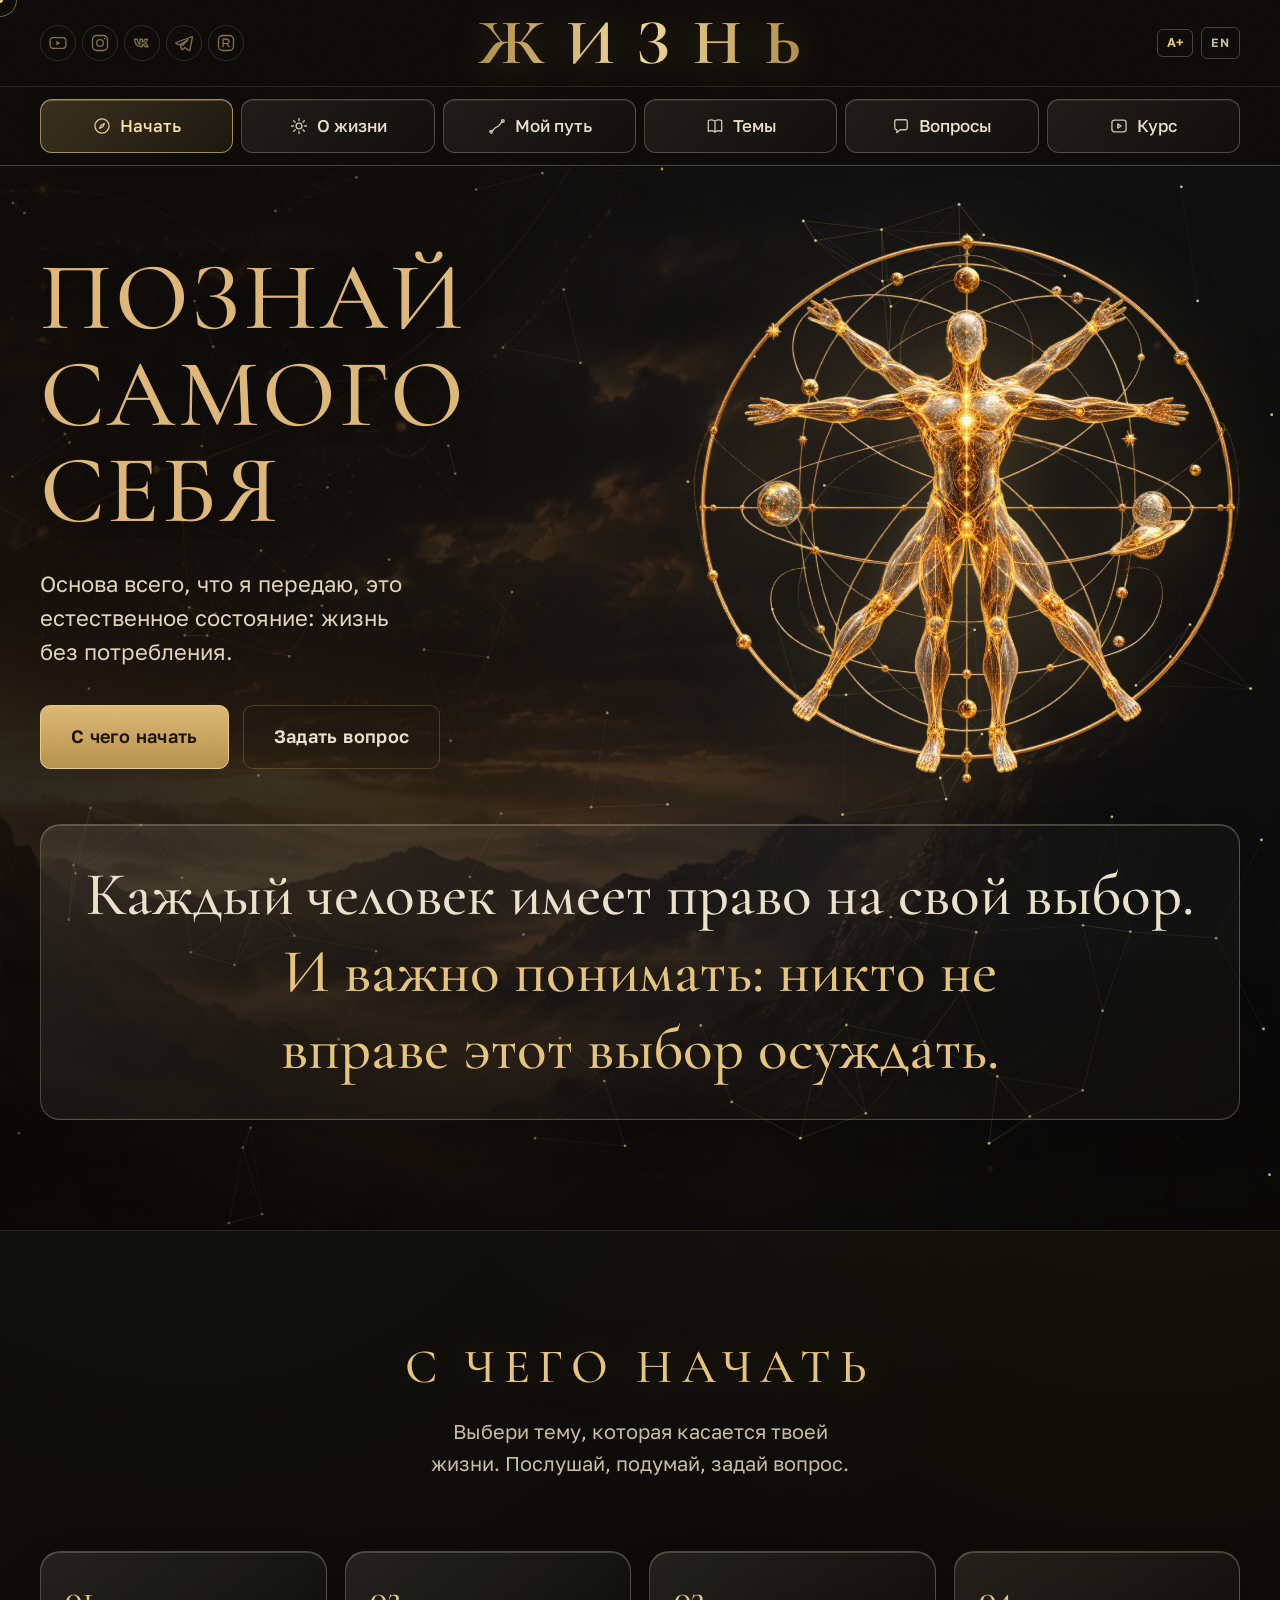
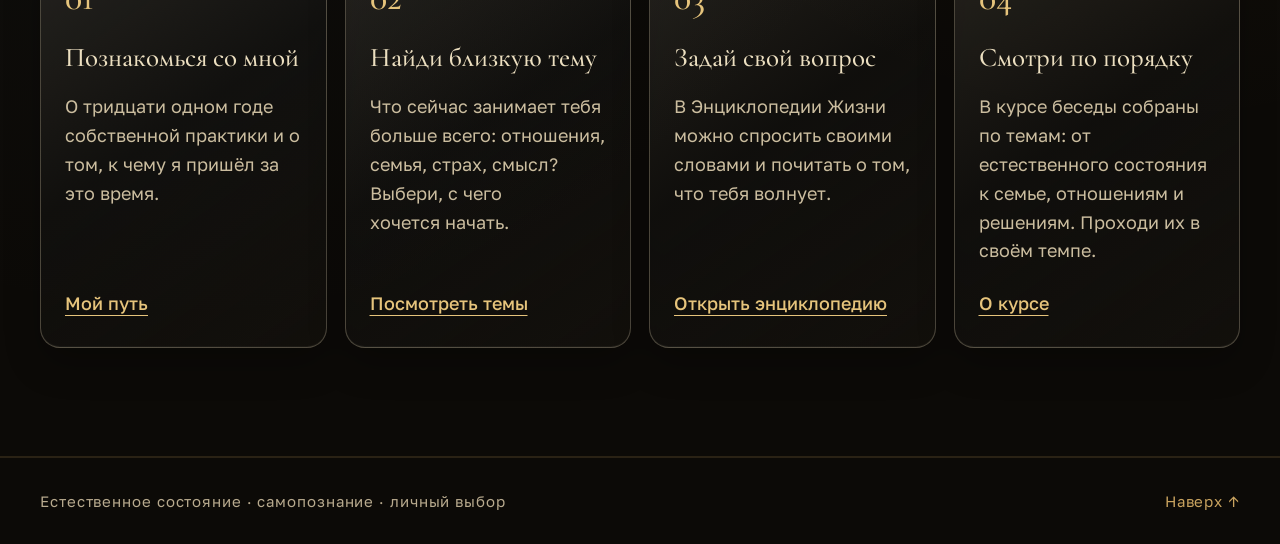
==== commit 36a1e9d5: "Правки Славы 25.10: три записи, помидоры сняты, переозвучка Co-Authored-By: Claude Opus 5.5 <noreply" ====
--- a/index.html
+++ b/index.html
@@ -1,2 +1,2 @@
-<!DOCTYPE html><html lang="ru"><head><meta charSet="utf-8"/><meta name="viewport" content="width=device-width, initial-scale=1"/><link rel="preload" as="image" imageSrcSet="/media/20260905/vitruvian-lite-420.webp 420w, /media/20260905/vitruvian-lite-960.webp 960w" imageSizes="(max-width: 780px) 80vw, 560px" fetchPriority="high"/><link rel="stylesheet" href="/_next/static/css/index.CPSoDPZM.css" data-rsc-css-href="/_next/static/css/index.CPSoDPZM.css" data-precedence="vite-rsc/importer-resources"/><link rel="modulepreload" fetchPriority="low" href="/_next/static/chunks/index-XGZG42Bl.js"/><script src="/_next/static/chunks/rolldown-runtime-C60lm6uB.js" type="module" async=""></script><script src="/_next/static/chunks/framework-D_rUT4EX.js" type="module" async=""></script><script src="/_next/static/chunks/app-elements-H_Dr48wG.js" type="module" async=""></script><script src="/_next/static/chunks/hash-Cp347hhd.js" type="module" async=""></script><script src="/_next/static/chunks/record-uXSNv6cl.js" type="module" async=""></script><script src="/_next/static/chunks/app-rsc-cache-busting-upywEJOg.js" type="module" async=""></script><script src="/_next/static/chunks/app-rsc-render-mode-CvTCGruk.js" type="module" async=""></script><script src="/_next/static/chunks/headers-C_MtfdF4.js" type="module" async=""></script><script src="/_next/static/chunks/protocol-headers-B9-bVeat.js" type="module" async=""></script><script src="/_next/static/chunks/deployment-id-DFhHa9wO.js" type="module" async=""></script><script src="/_next/static/chunks/navigation-errors-D5LMQqDL.js" type="module" async=""></script><link rel="modulepreload" href="/_next/static/chunks/layout-segment-context-C2VWUDEF.js" crossorigin=""/><link rel="modulepreload" href="/_next/static/chunks/site-CiVg7xVp.js" crossorigin=""/><title>Познай самого себя · Естественное состояние</title><meta name="description" content="Вячеслав Тимошенко: тридцать лет практики естественного состояния. Тело, привычки, семья и собственный выбор. Энциклопедия Жизни и курс."/><meta name="robots" content="index, follow"/><meta property="og:title" content="Познай самого себя · Естественное состояние"/><meta property="og:description" content="Вячеслав Тимошенко: тридцать лет практики естественного состояния. Тело, привычки, семья и собственный выбор. Энциклопедия Жизни и курс."/><meta property="og:url" content="https://vyhod-iz-matricy.pages.dev"/><meta property="og:site_name" content="Познай самого себя"/><meta property="og:type" content="website"/><meta property="og:locale" content="ru_RU"/><meta property="og:image" content="https://vyhod-iz-matricy.pages.dev/og-1200x630.jpg"/><meta property="og:image:width" content="1200"/><meta property="og:image:height" content="630"/><meta property="og:image:alt" content="Вячеслав Тимошенко"/><meta name="twitter:card" content="summary_large_image"/><meta name="twitter:title" content="Познай самого себя · Естественное состояние"/><meta name="twitter:description" content="Вячеслав Тимошенко: тридцать лет практики естественного состояния. Тело, привычки, семья и собственный выбор. Энциклопедия Жизни и курс."/><meta name="twitter:image" content="https://vyhod-iz-matricy.pages.dev/og-1200x630.jpg"/><link rel="icon" href="/favicon.svg" type="image/svg+xml"/><link rel="apple-touch-icon" href="/apple-touch-icon.png" type="image/png" sizes="180x180"/><link rel="manifest" href="/manifest.webmanifest"/><link rel="canonical" href="https://vyhod-iz-matricy.pages.dev"/><link rel="alternate" hrefLang="ru" href="https://vyhod-iz-matricy.pages.dev"/><link rel="alternate" hrefLang="en" href="https://vyhod-iz-matricy.pages.dev/en/"/><meta name="theme-color" content="#0c0a07"/><script>Object.assign(((self[Symbol.for("vinext.navigationRuntime")]??={bootstrap:{routeManifest:null},functions:{}}).bootstrap.rsc??={rsc:[]}),{params:{},nav:{"pathname":"/","searchParams":[]}})</script><link rel="modulepreload" href="/_next/static/chunks/index-XGZG42Bl.js" />
-</head><body><main lang="ru"><div class="progress" aria-hidden="true"></div><div class="spotlight" aria-hidden="true"></div><div class="cursor-dot" aria-hidden="true"></div><div class="cursor-ring" aria-hidden="true"></div><script type="application/ld+json">{"@context":"https://schema.org","@type":"WebSite","name":"Вячеслав Тимошенко","url":"https://vyhod-iz-matricy.pages.dev/","inLanguage":"ru","author":{"@type":"Person","name":"Вячеслав Тимошенко"},"description":"Вячеслав Тимошенко: тридцать лет практики естественного состояния. Тело, привычки, семья и собственный выбор."}</script><nav class="nav-glass" aria-label="Навигация"><div class="nav shell"><ul class="social" aria-label="Мы в соцсетях"><li><span class="social-soon" aria-label="YouTube, скоро" title="YouTube · скоро"><svg viewBox="0 0 24 24" width="20" height="20" fill="none" stroke="currentColor" stroke-width="1.6" stroke-linecap="round" stroke-linejoin="round" aria-hidden="true"><rect x="2.5" y="5.5" width="19" height="13" rx="4"></rect><path d="M10 9.2v5.6l4.8-2.8z" fill="currentColor" stroke="none"></path></svg></span></li><li><span class="social-soon" aria-label="Instagram, скоро" title="Instagram · скоро"><svg viewBox="0 0 24 24" width="20" height="20" fill="none" stroke="currentColor" stroke-width="1.6" stroke-linecap="round" stroke-linejoin="round" aria-hidden="true"><rect x="3" y="3" width="18" height="18" rx="5"></rect><circle cx="12" cy="12" r="4"></circle><circle cx="17.3" cy="6.7" r=".9" fill="currentColor" stroke="none"></circle></svg></span></li><li><span class="social-soon" aria-label="ВКонтакте, скоро" title="ВКонтакте · скоро"><svg viewBox="0 0 24 24" width="20" height="20" fill="none" stroke="currentColor" stroke-width="1.6" stroke-linecap="round" stroke-linejoin="round" aria-hidden="true"><path d="M3 7.5h3.2c.6 3.4 2 5.6 3.3 6V7.5h3v3.4c1.3-.1 2.6-1.6 3.1-3.4h3c-.4 2.2-2 3.9-3.1 4.6 1.1.5 2.9 1.9 3.6 4.4h-3.3c-.6-1.6-1.9-2.9-3.3-3v3h-.4C6.3 16.5 3.3 13.2 3 7.5z"></path></svg></span></li><li><span class="social-soon" aria-label="Telegram, скоро" title="Telegram · скоро"><svg viewBox="0 0 24 24" width="20" height="20" fill="none" stroke="currentColor" stroke-width="1.6" stroke-linecap="round" stroke-linejoin="round" aria-hidden="true"><path d="M21 4.5 2.8 11.4c-.9.4-.9 1.1 0 1.4l4.5 1.4 1.7 5.3c.2.6.9.8 1.4.3l2.5-2.3 4.7 3.5c.6.4 1.2.2 1.4-.6L22 5.6c.2-1-.3-1.4-1-1.1zM7.6 14l9.6-6.1-7.6 7.3"></path></svg></span></li><li><span class="social-soon" aria-label="Rutube, скоро" title="Rutube · скоро"><svg viewBox="0 0 24 24" width="20" height="20" fill="none" stroke="currentColor" stroke-width="1.6" stroke-linecap="round" stroke-linejoin="round" aria-hidden="true"><rect x="3" y="3" width="18" height="18" rx="5"></rect><path d="M8.5 16.5v-9h4.3c1.8 0 2.8 1 2.8 2.6 0 1.4-.9 2.4-2.4 2.6l2.5 3.8M8.5 12.7h4"></path></svg></span></li></ul><a class="brand-word" href="#top">ЖИЗНЬ</a><div class="nav-tools"><button type="button" class="text-size" aria-pressed="false" title="Крупный текст" aria-label="Крупный текст">А+</button><a class="lang-switch" href="/en/" hrefLang="en" title="English version">EN</a></div></div></nav><nav class="section-tabs" aria-label="Разделы сайта"><div class="section-tabs-inner shell"><a href="#top" class="active" aria-current="page"><svg class="tab-icon" viewBox="0 0 24 24" width="20" height="20" fill="none" stroke="currentColor" stroke-width="1.6" stroke-linecap="round" stroke-linejoin="round" aria-hidden="true"><circle cx="12" cy="12" r="8.5"></circle><path d="m14.8 9.2-1.9 3.7-3.7 1.9 1.9-3.7z"></path></svg><span>Начать</span></a><a href="#vision" class=""><svg class="tab-icon" viewBox="0 0 24 24" width="20" height="20" fill="none" stroke="currentColor" stroke-width="1.6" stroke-linecap="round" stroke-linejoin="round" aria-hidden="true"><circle cx="12" cy="12" r="3.5"></circle><path d="M12 3v2.5M12 18.5V21M3 12h2.5M18.5 12H21M5.6 5.6l1.8 1.8M16.6 16.6l1.8 1.8M5.6 18.4l1.8-1.8M16.6 7.4l1.8-1.8"></path></svg><span>О жизни</span></a><a href="#road" class=""><svg class="tab-icon" viewBox="0 0 24 24" width="20" height="20" fill="none" stroke="currentColor" stroke-width="1.6" stroke-linecap="round" stroke-linejoin="round" aria-hidden="true"><path d="M5 19c3-1 3-5 7-6s4-5 7-7"></path><circle cx="5" cy="19" r="1.6"></circle><circle cx="19" cy="6" r="1.6"></circle></svg><span>Мой путь</span></a><a href="#clips" class=""><svg class="tab-icon" viewBox="0 0 24 24" width="20" height="20" fill="none" stroke="currentColor" stroke-width="1.6" stroke-linecap="round" stroke-linejoin="round" aria-hidden="true"><path d="M4 5.5C6 4.5 9 4.5 12 6c3-1.5 6-1.5 8-.5v13c-2-1-5-1-8 .5-3-1.5-6-1.5-8-.5zM12 6v13.5"></path></svg><span>Темы</span></a><a href="#encyclopedia" class=""><svg class="tab-icon" viewBox="0 0 24 24" width="20" height="20" fill="none" stroke="currentColor" stroke-width="1.6" stroke-linecap="round" stroke-linejoin="round" aria-hidden="true"><path d="M4.5 6.5a2 2 0 0 1 2-2h11a2 2 0 0 1 2 2v8a2 2 0 0 1-2 2H11l-4 3.5v-3.5h-.5a2 2 0 0 1-2-2z"></path></svg><span>Вопросы</span></a><a href="#buy" class=""><svg class="tab-icon" viewBox="0 0 24 24" width="20" height="20" fill="none" stroke="currentColor" stroke-width="1.6" stroke-linecap="round" stroke-linejoin="round" aria-hidden="true"><rect x="3.5" y="5" width="17" height="14" rx="3"></rect><path d="m10.5 9.5 4 2.5-4 2.5z"></path></svg><span>Курс</span></a></div></nav><header class="hero" id="top" data-tab="start"><div class="hero-art" data-para="0.14" aria-hidden="true"></div><div class="hero-veil" aria-hidden="true"></div><canvas class="threads" aria-hidden="true"></canvas><div class="shell hero-grid"><div class="hero-copy-side reveal"><h1><span class="line"><span>Познай</span></span><span class="line"><span>самого</span></span><span class="line"><span>себя</span></span></h1><p class="hero-lead">Основа всего, что я передаю, это естественное состояние: жизнь без потребления.</p><div class="hero-actions"><a class="button button-gold" href="#start">С чего начать</a><a class="button button-line" href="https://t.me/nutrition_encyclopedia_bot" target="_blank" rel="noopener">Задать вопрос</a></div></div><figure class="emblem reveal" aria-hidden="true"><img src="/media/20260905/vitruvian-lite-960.webp" srcSet="/media/20260905/vitruvian-lite-420.webp 420w, /media/20260905/vitruvian-lite-960.webp 960w" sizes="(max-width: 780px) 80vw, 560px" alt="" width="960" height="978" fetchPriority="high" decoding="async"/></figure><aside class="hero-quote glass reveal"><p>Каждый человек имеет право на свой выбор.<!-- --> <span class="quote-emphasis">И важно понимать: никто не вправе этот выбор осуждать.</span></p></aside></div></header><section class="section" id="vision" aria-label="О человеке и жизни" data-tab="life" hidden=""><div class="shell"><header class="section-head center reveal"><h2>Человек. Опыт. Жизнь.</h2><p>Кто мы? Что значит жить в этом теле? Эти вопросы много лет занимают меня. Здесь я делюсь своим пониманием.</p></header><aside class="pillar glass reveal reader-note" aria-label="Если ты читаешь эти строки"><h3>Если ты читаешь эти строки</h3><p>Раз ты здесь, значит, что-то в привычной жизни уже кажется тебе не тем. После плотной еды тяжело, сил не хватает, без кофе день не начинается. Это первые сигналы. Я никого не уговариваю и не тороплю. Здесь собрано то, к чему я пришёл сам, а как жить, решаешь ты.</p></aside><div class="pillar-grid"><article class="pillar glass reveal"><h3>Естественное состояние</h3><p>Основа всего, о чём я говорю. Так я называю жизнь без еды и <strong class="said">воды</strong>. Из неё вырастает моё понимание тела, человека и духовного развития.</p></article><article class="pillar glass reveal"><h3>Человек и тело</h3><p>Я понимаю человека как душу, как жизнь. Тело для меня является формой, в которой мы здесь живём. Мне важно узнавать его возможности и бережно относиться к нему.</p></article><article class="pillar glass reveal"><h3>Тридцать лет поиска</h3><p>Я посвятил этому около тридцати лет. Четырнадцать из них ежедневно исследовал собственное тело. Здесь рассказываю о том, через что прошёл сам.</p></article><article class="pillar glass reveal"><h3>Шаг за шагом</h3><p>Хочу передать свой опыт последовательно. Чтобы отдельные беседы складывались в понимание, а у тебя было время обдумать услышанное и задать вопросы.</p></article></div><p class="section-caption reveal"><a href="#author-position">Как я понимаю жизнь</a> · <a href="#road">Мой путь</a></p></div></section><section class="section" id="start" aria-label="С чего начать" data-tab="start"><div class="shell"><header class="section-head center reveal"><h2>С чего начать</h2><p>Выбери тему, которая касается твоей жизни. Послушай, подумай, задай вопрос.</p></header><ol class="start-grid"><li class="start-card glass reveal"><span class="step-number" aria-hidden="true">0<!-- -->1</span><h3>Познакомься со мной</h3><p>О тридцати годах собственной практики, из которых четырнадцать лет ежедневного практического исследования тела, и о том, к чему я пришёл за это время.</p><a href="#road">Мой путь</a></li><li class="start-card glass reveal"><span class="step-number" aria-hidden="true">0<!-- -->2</span><h3>Найди близкую тему</h3><p>Что сейчас занимает тебя больше всего: отношения, семья, страх, смысл? Выбери, с чего хочется начать.</p><a href="#program">Посмотреть темы</a></li><li class="start-card glass reveal"><span class="step-number" aria-hidden="true">0<!-- -->3</span><h3>Задай свой вопрос</h3><p>В Энциклопедии Жизни можно спросить своими словами и почитать о том, что тебя волнует.</p><a href="https://t.me/nutrition_encyclopedia_bot" target="_blank" rel="noopener">Открыть энциклопедию</a></li><li class="start-card glass reveal"><span class="step-number" aria-hidden="true">0<!-- -->4</span><h3>Смотри по порядку</h3><p>В курсе беседы собраны по темам: от естественного состояния к семье, отношениям и решениям. Проходи их в своём темпе.</p><a href="#buy">О курсе</a></li></ol></div></section><section class="section" id="encyclopedia" aria-label="Энциклопедия Жизни" data-tab="questions" hidden=""><div class="shell"><div class="encyclopedia-card glass reveal"><div><p class="hero-kicker">Вопросы в Telegram</p><h2>Энциклопедия Жизни</h2><p>О человеке, теле, привычках и выборе. Читай по темам или напиши, что тебя волнует. Бот поможет найти ответ в беседах и текстах.</p><p class="encyclopedia-facts">Читать темы можно без ограничений. Первые 10 вопросов своими словами бесплатны.</p></div><a class="button button-gold" href="https://t.me/nutrition_encyclopedia_bot" target="_blank" rel="noopener">Задать вопрос в Telegram</a></div></div></section><section class="section" id="author-position" aria-label="Как я понимаю жизнь" data-tab="life" hidden=""><div class="shell"><header class="section-head center reveal"><h2>Как я понимаю жизнь</h2><p>Я рассказываю о том, к чему пришёл за годы собственного поиска. Твой выбор остаётся за тобой.</p></header><div class="position-list reveal"><details class="position-item glass"><summary>Человек и тело</summary><button type="button" class="listen" aria-pressed="false" aria-label="Слушать голосом Вячеслава"><svg viewBox="0 0 24 24" width="18" height="18" aria-hidden="true"><path d="M8 5.5v13l10.5-6.5z" fill="currentColor"></path></svg><span>Слушать</span></button><p>Для меня человек является душой, жизнью. Тело является формой, через которую мы проживаем свой опыт. Поэтому самопознание для меня связано и с внутренней жизнью, и с отношением к своему телу.</p></details><details class="position-item glass"><summary>Естественное состояние</summary><button type="button" class="listen" aria-pressed="false" aria-label="Слушать голосом Вячеслава"><svg viewBox="0 0 24 24" width="18" height="18" aria-hidden="true"><path d="M8 5.5v13l10.5-6.5z" fill="currentColor"></path></svg><span>Слушать</span></button><p>Я знаю и утверждаю: человеку не нужна еда. Жить на еде можно, но за это приходится платить. Естественное состояние: это жизнь без еды и без <strong class="said">воды</strong>. Его я связываю с духовным развитием.</p></details><details class="position-item glass"><summary>Длительность жизни</summary><button type="button" class="listen" aria-pressed="false" aria-label="Слушать голосом Вячеслава"><svg viewBox="0 0 24 24" width="18" height="18" aria-hidden="true"><path d="M8 5.5v13l10.5-6.5z" fill="currentColor"></path></svg><span>Слушать</span></button><p>Я знаю, что возможности человека гораздо шире <strong class="said">привычных представлений</strong>. В потреблении человек может прожить до ста пятидесяти, двухсот лет. Без потребления можно жить триста, пятьсот, тысячу лет и уйти самому, когда сам решишь.</p></details><details class="position-item glass"><summary>Возможности мозга</summary><button type="button" class="listen" aria-pressed="false" aria-label="Слушать голосом Вячеслава"><svg viewBox="0 0 24 24" width="18" height="18" aria-hidden="true"><path d="M8 5.5v13l10.5-6.5z" fill="currentColor"></path></svg><span>Слушать</span></button><p>Говоря о возможностях человека, я сравнивал 1–2% с 5–7% и говорил о полном раскрытии мозга. Так я показываю, сколько в нас ещё не раскрыто.</p></details><details class="position-item glass"><summary>Духовное развитие</summary><button type="button" class="listen" aria-pressed="false" aria-label="Слушать голосом Вячеслава"><svg viewBox="0 0 24 24" width="18" height="18" aria-hidden="true"><path d="M8 5.5v13l10.5-6.5z" fill="currentColor"></path></svg><span>Слушать</span></button><p>Я связываю развитие человека с душой и Творцом. Для меня это касается всей жизни: мыслей, поступков, привычек и отношения к людям.</p></details><details class="position-item glass"><summary>Тело как проводник света</summary><button type="button" class="listen" aria-pressed="false" aria-label="Слушать голосом Вячеслава"><svg viewBox="0 0 24 24" width="18" height="18" aria-hidden="true"><path d="M8 5.5v13l10.5-6.5z" fill="currentColor"></path></svg><span>Слушать</span></button><p>Когда человек живёт в естественном состоянии, его тело становится проводником света и энергии. Через него проходит свет Творца. Такое тело легко притягивает энергию, а вместе с ней и всё нужное в материальной жизни.</p></details></div></div></section><section class="section road-section" id="road" data-spotlight="1" aria-label="Мой путь" data-tab="path" hidden=""><div class="shell"><header class="section-head reveal"><h2>Мой путь</h2><p>Тридцать лет собственной практики, из которых четырнадцать лет ежедневного практического исследования тела. Здесь я рассказываю, к чему пришёл и что хочу передать.</p></header><figure class="portrait reveal"><img class="reveal-img" src="/media/20261009/portrait-810.webp" srcSet="/media/20261009/portrait-480.webp 480w, /media/20261009/portrait-810.webp 810w" sizes="(max-width: 780px) min(70vw, 340px), 360px" alt="Вячеслав Тимошенко" width="810" height="1080" loading="lazy" decoding="async"/><figcaption><span>Вячеслав Тимошенко</span>автор проекта</figcaption></figure><ol class="timeline"><li class="timeline-point"><strong>30 лет</strong><span>собственной практики</span></li><li class="timeline-point"><strong>14 лет</strong><span>ежедневного исследования тела</span></li><li class="timeline-point"><strong>Сейчас</strong><span>собираю опыт по частицам и передаю его</span></li></ol><div class="path-chapters"><article class="path-chapter glass reveal"><h3>Проверять на себе</h3><button type="button" class="listen" aria-pressed="false" aria-label="Слушать голосом Вячеслава"><svg viewBox="0 0 24 24" width="18" height="18" aria-hidden="true"><path d="M8 5.5v13l10.5-6.5z" fill="currentColor"></path></svg><span>Слушать</span></button><p>Я посвятил собственной практике тридцать лет. Четырнадцать из них ежедневно исследовал своё тело. Сначала это было моё личное развитие, а потом всё это перешло в личное исследование для человечества. Меня это так заинтересовало, что я стал сам изучать себя, чтобы потом передать это людям.</p></article><article class="path-chapter glass reveal"><h3>Человек и тело</h3><button type="button" class="listen" aria-pressed="false" aria-label="Слушать голосом Вячеслава"><svg viewBox="0 0 24 24" width="18" height="18" aria-hidden="true"><path d="M8 5.5v13l10.5-6.5z" fill="currentColor"></path></svg><span>Слушать</span></button><p>Для меня человек не сводится к телу. Я понимаю человека как душу, как жизнь, а тело как форму, в которой мы здесь находимся. Из этого понимания вырос мой интерес к самопознанию и возможностям тела.</p></article><article class="path-chapter glass reveal"><h3>Естественное состояние</h3><button type="button" class="listen" aria-pressed="false" aria-label="Слушать голосом Вячеслава"><svg viewBox="0 0 24 24" width="18" height="18" aria-hidden="true"><path d="M8 5.5v13l10.5-6.5z" fill="currentColor"></path></svg><span>Слушать</span></button><p>Так я называю жизнь без потребления пищи и воды. Я знаю и утверждаю: человеку не нужна еда. Жить на еде можно, но за это приходится платить. Для меня этот вопрос связан с телом, привычками и духовным развитием.</p></article><article class="path-chapter glass reveal"><h3>Передать то, что прожил</h3><button type="button" class="listen" aria-pressed="false" aria-label="Слушать голосом Вячеслава"><svg viewBox="0 0 24 24" width="18" height="18" aria-hidden="true"><path d="M8 5.5v13l10.5-6.5z" fill="currentColor"></path></svg><span>Слушать</span></button><p>Вначале это не являлось целью. Это было просто исследование себя: улучшить свою форму, чтобы была энергия воспитать свою дочку. А потом это перешло в серьёзную работу. За эти годы осталось много записей: беседы, голосовые сообщения, тексты и видео. Сейчас я собираю свой опыт по частицам, по темам и по порядку. Чтобы ты мог начать с понятного вопроса, послушать, обдумать и постепенно разобраться глубже.</p></article></div><aside class="path-choice glass reveal" id="stop" aria-label="Право на свой выбор"><h3>Твой выбор остаётся за тобой</h3><p>Я не ставлю себя выше другого человека. Нет ни одного человека, который был бы выше или ниже другого. У всех нас одинаковые возможности и ресурсы, заложенные ещё до нашего рождения. У каждого свой путь и право выбирать, как жить. Я делюсь тем, что прошёл сам.</p><div class="path-links"><a href="https://t.me/nutrition_encyclopedia_bot" target="_blank" rel="noopener">Задать вопрос</a></div></aside></div></section><section class="section" id="pillars" aria-label="Четыре опоры" data-tab="life" hidden=""><div class="shell"><header class="section-head center reveal"><h2>Четыре опоры</h2><p>То, к чему я возвращаюсь в своих решениях и поступках.</p></header><div class="pillar-grid"><article class="pillar glass reveal"><h3>Замечать себя</h3><p>Что ты выбираешь сам, а что делаешь по привычке? Начни с простых наблюдений за своим днём.</p></article><article class="pillar glass reveal"><h3>Отвечать за свой выбор</h3><p>У каждого решения есть продолжение. Мне важно понимать, к чему ведут мои поступки.</p></article><article class="pillar glass reveal"><h3>Понимать через опыт</h3><p>Я наблюдал, пробовал, ошибался и снова искал. Так постепенно складывалось моё понимание жизни.</p></article><article class="pillar glass reveal"><h3>Уважать другого</h3><p>Нельзя ставить себя выше другого человека. У каждого свой путь и право выбирать.</p></article></div></div></section><section class="section" id="clips" aria-label="Ролики" data-tab="topics" hidden=""><div class="shell"><header class="section-head center reveal"><h2>Ролики</h2><p>Короткие фильмы с моими словами. Нажми, чтобы смотреть со звуком.</p></header><ul class="clip-rail" aria-label="Ролики"><li><button type="button" class="clip-card glass"><video class="clip-preview" src="/media/clips/clip-01-preview.mp4" poster="/media/clips/clip-01.webp" muted="" loop="" playsInline="" preload="none" aria-hidden="true"></video><span class="clip-title"><svg viewBox="0 0 24 24" width="16" height="16" aria-hidden="true"><path d="M8 5.5v13l10.5-6.5z" fill="currentColor"></path></svg>Сила в доброте</span></button></li><li><button type="button" class="clip-card glass"><video class="clip-preview" src="/media/clips/clip-02-preview.mp4" poster="/media/clips/clip-02.webp" muted="" loop="" playsInline="" preload="none" aria-hidden="true"></video><span class="clip-title"><svg viewBox="0 0 24 24" width="16" height="16" aria-hidden="true"><path d="M8 5.5v13l10.5-6.5z" fill="currentColor"></path></svg>Начни свой день</span></button></li><li><button type="button" class="clip-card glass"><video class="clip-preview" src="/media/clips/clip-03-preview.mp4" poster="/media/clips/clip-03.webp" muted="" loop="" playsInline="" preload="none" aria-hidden="true"></video><span class="clip-title"><svg viewBox="0 0 24 24" width="16" height="16" aria-hidden="true"><path d="M8 5.5v13l10.5-6.5z" fill="currentColor"></path></svg>Дети видят всё</span></button></li><li><button type="button" class="clip-card glass"><video class="clip-preview" src="/media/clips/clip-04-preview.mp4" poster="/media/clips/clip-04.webp" muted="" loop="" playsInline="" preload="none" aria-hidden="true"></video><span class="clip-title"><svg viewBox="0 0 24 24" width="16" height="16" aria-hidden="true"><path d="M8 5.5v13l10.5-6.5z" fill="currentColor"></path></svg>Победи себя</span></button></li><li><button type="button" class="clip-card glass"><video class="clip-preview" src="/media/clips/clip-05-preview.mp4" poster="/media/clips/clip-05.webp" muted="" loop="" playsInline="" preload="none" aria-hidden="true"></video><span class="clip-title"><svg viewBox="0 0 24 24" width="16" height="16" aria-hidden="true"><path d="M8 5.5v13l10.5-6.5z" fill="currentColor"></path></svg>Сила любви</span></button></li><li><button type="button" class="clip-card glass"><video class="clip-preview" src="/media/clips/clip-06-preview.mp4" poster="/media/clips/clip-06.webp" muted="" loop="" playsInline="" preload="none" aria-hidden="true"></video><span class="clip-title"><svg viewBox="0 0 24 24" width="16" height="16" aria-hidden="true"><path d="M8 5.5v13l10.5-6.5z" fill="currentColor"></path></svg>Настоящее</span></button></li><li><button type="button" class="clip-card glass"><video class="clip-preview" src="/media/clips/clip-07-preview.mp4" poster="/media/clips/clip-07.webp" muted="" loop="" playsInline="" preload="none" aria-hidden="true"></video><span class="clip-title"><svg viewBox="0 0 24 24" width="16" height="16" aria-hidden="true"><path d="M8 5.5v13l10.5-6.5z" fill="currentColor"></path></svg>Энергия</span></button></li><li><button type="button" class="clip-card glass"><video class="clip-preview" src="/media/clips/clip-08-preview.mp4" poster="/media/clips/clip-08.webp" muted="" loop="" playsInline="" preload="none" aria-hidden="true"></video><span class="clip-title"><svg viewBox="0 0 24 24" width="16" height="16" aria-hidden="true"><path d="M8 5.5v13l10.5-6.5z" fill="currentColor"></path></svg>Родная земля</span></button></li><li><button type="button" class="clip-card glass"><video class="clip-preview" src="/media/clips/clip-09-preview.mp4" poster="/media/clips/clip-09.webp" muted="" loop="" playsInline="" preload="none" aria-hidden="true"></video><span class="clip-title"><svg viewBox="0 0 24 24" width="16" height="16" aria-hidden="true"><path d="M8 5.5v13l10.5-6.5z" fill="currentColor"></path></svg>Не сдаваться</span></button></li><li><button type="button" class="clip-card glass"><video class="clip-preview" src="/media/clips/clip-10-preview.mp4" poster="/media/clips/clip-10.webp" muted="" loop="" playsInline="" preload="none" aria-hidden="true"></video><span class="clip-title"><svg viewBox="0 0 24 24" width="16" height="16" aria-hidden="true"><path d="M8 5.5v13l10.5-6.5z" fill="currentColor"></path></svg>Человеком стать обязан</span></button></li></ul><dialog id="clip-dialog" class="clip-dialog"></dialog></div></section><section class="section" id="program" aria-label="Программа" data-tab="topics" hidden=""><div class="shell"><header class="section-head center reveal"><h2>О чём говорим</h2><p>О том, что касается тебя каждый день. Выбирай, что сейчас ближе: смотреть, слушать или читать.</p></header><div class="program-grid"><article class="program-card glass reveal" data-tilt="1"><img class="reveal-img" src="/media/20260915/prog-video-640.webp" alt="Беседы" width="640" height="640" loading="lazy" decoding="async"/><div class="program-body"><h3>Беседы</h3><p>О том, что волнует в обычной жизни: семья, отношения, страх, деньги и смысл. Можно смотреть или слушать.</p></div></article><article class="program-card glass reveal" data-tilt="1"><img class="reveal-img" src="/media/20260915/prog-practice-640.webp" alt="Самонаблюдение" width="640" height="640" loading="lazy" decoding="async"/><div class="program-body"><h3>Самонаблюдение</h3><p>Как ты принимаешь решения? Что повторяется изо дня в день? Замечай это и возвращайся к своим вопросам.</p></div></article><article class="program-card glass reveal" data-tilt="1"><img class="reveal-img" src="/media/20260915/prog-live-640.webp" alt="Вопросы" width="640" height="640" loading="lazy" decoding="async"/><div class="program-body"><h3>Вопросы</h3><p>Что-то осталось непонятным? Напиши об этом в Энциклопедию Жизни. Начать можно с одного вопроса.</p></div></article><article class="program-card glass reveal" data-tilt="1"><img class="reveal-img" src="/media/20260915/prog-community-640.webp" alt="Свой темп" width="640" height="640" loading="lazy" decoding="async"/><div class="program-body"><h3>Свой темп</h3><p>Читай и слушай без спешки. К важной для тебя беседе можно вернуться позже.</p></div></article></div></div></section><section class="section" id="thoughts" aria-label="О пути и теле" data-tab="topics" hidden=""><div class="shell"><header class="section-head center reveal"><h2>О пути и теле</h2><p>Коротко о том, что я понял на себе. Открывай то, что откликается.</p></header><div class="position-list reveal"><details class="position-item glass"><summary>Еда как зависимость</summary><button type="button" class="listen" aria-pressed="false" aria-label="Слушать голосом Вячеслава"><svg viewBox="0 0 24 24" width="18" height="18" aria-hidden="true"><path d="M8 5.5v13l10.5-6.5z" fill="currentColor"></path></svg><span>Слушать</span></button><p>Я не делю еду на правильную и неправильную. Для меня любая еда держит человека в зависимости, только разной силы. Сильнее всего держит тяжёлая пища, особенно убиенные животные. Она сразу прибивает человека к земле. Сюда входит всё, что люди называют продуктами животного происхождения: даже формулу для этого придумали и повесили клише. На самом деле это мёртвая плоть. Мы становимся тем, что едим. Если мы едим мёртвое, то и сами становимся мёртвыми. Молоко животное даёт только своему ребёнку, так же как мать даёт молоко своему. Дальше держит убитое, сваренное, жареное, печёное: крупы, каши, приготовленные овощи. Это тоже мёртвая пища. Слабее держат фрукты, ещё слабее соки. Дальше выход в естественное состояние. Человек может есть, получать удовольствие и снимать этим стресс. Это его право, и за это его нельзя осуждать. Но за это он платит.</p></details><details class="position-item glass"><summary>Почему говорят: мне не подходит</summary><button type="button" class="listen" aria-pressed="false" aria-label="Слушать голосом Вячеслава"><svg viewBox="0 0 24 24" width="18" height="18" aria-hidden="true"><path d="M8 5.5v13l10.5-6.5z" fill="currentColor"></path></svg><span>Слушать</span></button><p>Когда человеку что-либо не нравится, мозг легко находит аргументы для возражений. Так мозг защищает себя. Чаще за этими словами стоит нежелание проходить трансформацию: перемены, связанные с перестройкой тела, работу над собой в физическом и психологическом плане, перемены во внешности. Холод, слабость, ломка привычек. Это трудно, я знаю по себе.</p></details><details class="position-item glass"><summary>Каждый на своём уровне</summary><button type="button" class="listen" aria-pressed="false" aria-label="Слушать голосом Вячеслава"><svg viewBox="0 0 24 24" width="18" height="18" aria-hidden="true"><path d="M8 5.5v13l10.5-6.5z" fill="currentColor"></path></svg><span>Слушать</span></button><p>Кто-то делает короткие перерывы в еде, кто-то стал вегетарианцем, кто-то сыроедом, кто-то фруктоедом. Я сам когда-то шёл через все эти пути: вегетарианство, веганство, сыроедение, фруктоедение, сокопитие. По всем этим пищевым цепочкам я проходил туда и обратно много раз. Я никого не осуждаю. Каждый стоит на своей ступени и пойдёт дальше в своё время, когда будет готов.</p></details><details class="position-item glass"><summary>Практика важнее теории</summary><button type="button" class="listen" aria-pressed="false" aria-label="Слушать голосом Вячеслава"><svg viewBox="0 0 24 24" width="18" height="18" aria-hidden="true"><path d="M8 5.5v13l10.5-6.5z" fill="currentColor"></path></svg><span>Слушать</span></button><p>Мир меняют практики. Те, кто прошёл всё на себе, а не изучал со стороны. На это я потратил тридцать лет жизни, из которых четырнадцать каждый день исследовал своё тело. Подходил к самой границе жизни и смерти. Поэтому говорю только о том, что проверил сам.</p></details><details class="position-item glass"><summary>Почему в начале трудно</summary><button type="button" class="listen" aria-pressed="false" aria-label="Слушать голосом Вячеслава"><svg viewBox="0 0 24 24" width="18" height="18" aria-hidden="true"><path d="M8 5.5v13l10.5-6.5z" fill="currentColor"></path></svg><span>Слушать</span></button><p>Когда ты становишься на путь познания самого себя и входишь в естественное состояние, люди вокруг привыкли видеть тебя другим. А перемены начинают происходить и в лице, и в теле, и во всём, и тебя самого это пугает. Особенно если ты спортсмен: в начале естественного состояния ты проиграешь любому спортсмену. Физические показатели падают, потому что тело перестраивается. Бывает слабость, вялость, голова тяжёлая. Многие говорят себе: лучше поем, посплю, и всё будет нормально. Это тоже выбор. Тот, у кого есть знания или поддержка, идёт дальше. Сегодня проходит три километра, завтра четыре, потом пять. Медленно, но с каждым днём легче.</p></details><details class="position-item glass"><summary>Почему не бывает быстро</summary><button type="button" class="listen" aria-pressed="false" aria-label="Слушать голосом Вячеслава"><svg viewBox="0 0 24 24" width="18" height="18" aria-hidden="true"><path d="M8 5.5v13l10.5-6.5z" fill="currentColor"></path></svg><span>Слушать</span></button><p>Тело человека является частью природы, а природа живая, и в ней ничего не происходит быстро. Саженец не становится большим деревом за ночь. Волосы и ногти тоже не отрастают быстро: на всё нужно время. Так же и в теле, в естественном состоянии. Первый, второй, третий год идут перемены. Многие сходят с пути именно здесь: не хватает терпения переждать.</p></details><details class="position-item glass"><summary>Как обновляется тело</summary><button type="button" class="listen" aria-pressed="false" aria-label="Слушать голосом Вячеслава"><svg viewBox="0 0 24 24" width="18" height="18" aria-hidden="true"><path d="M8 5.5v13l10.5-6.5z" fill="currentColor"></path></svg><span>Слушать</span></button><p>Когда человек перестаёт потреблять, тело больше не тратит силы на то, чтобы принять еду и вывести её. Все системы обновляются, клетки постепенно заменяются, и в том же теле выстраивается новая форма жизни. Внутренние органы включаются полностью. Человек молодеет. Мои сверстники стареют, а я с годами всё моложе.</p></details><details class="position-item glass"><summary>Возможности без предела</summary><button type="button" class="listen" aria-pressed="false" aria-label="Слушать голосом Вячеслава"><svg viewBox="0 0 24 24" width="18" height="18" aria-hidden="true"><path d="M8 5.5v13l10.5-6.5z" fill="currentColor"></path></svg><span>Слушать</span></button><p>Всё вокруг устроено как фрактал. Если сможешь пройти километр, сможешь пройти и десять. Сможешь десять, сможешь и сто. Сможешь сто, сможешь и тысячу. То же самое с бегом: если можешь пробежать десять километров, сможешь и двадцать, пятьдесят, сто, тысячу. Многое зависит от подготовки, но не меньше от того, в каком состоянии ты это делаешь, в потреблении или без него.</p></details><details class="position-item glass"><summary>Что тело делает ночью</summary><button type="button" class="listen" aria-pressed="false" aria-label="Слушать голосом Вячеслава"><svg viewBox="0 0 24 24" width="18" height="18" aria-hidden="true"><path d="M8 5.5v13l10.5-6.5z" fill="currentColor"></path></svg><span>Слушать</span></button><p>К вечеру тело, загруженное едой за день, отключается. Ему нужен сон, потому что ночью оно разбирает всё, что человек в себя накидал. Поэтому поздним вечером на улице почти никого нет. Я в это время спокойно бегаю.</p></details><details class="position-item glass"><summary>Как еда выходит из тела</summary><button type="button" class="listen" aria-pressed="false" aria-label="Слушать голосом Вячеслава"><svg viewBox="0 0 24 24" width="18" height="18" aria-hidden="true"><path d="M8 5.5v13l10.5-6.5z" fill="currentColor"></path></svg><span>Слушать</span></button><p>Фрукты проходят легко. Мясо, жареная картошка, вермишель, шоколад и весь этот мусор выходят месяцами. Поэтому тем, кто пока остаётся в потреблении и не идёт дальше из-за страха или по своему выбору, я рекомендую питаться только фруктами, больше двигаться и есть не больше одного-двух раз в день.</p></details><details class="position-item glass"><summary>Почему портятся зубы</summary><button type="button" class="listen" aria-pressed="false" aria-label="Слушать голосом Вячеслава"><svg viewBox="0 0 24 24" width="18" height="18" aria-hidden="true"><path d="M8 5.5v13l10.5-6.5z" fill="currentColor"></path></svg><span>Слушать</span></button><p>Я проверял на себе, от чего портятся зубы. Больше всего зубы портятся от любой пищи, приготовленной на огне. Сюда же относятся молочное, сыр, яйца, рыба и мясо.</p></details><details class="position-item glass"><summary>Помидоры</summary><button type="button" class="listen" aria-pressed="false" aria-label="Слушать голосом Вячеслава"><svg viewBox="0 0 24 24" width="18" height="18" aria-hidden="true"><path d="M8 5.5v13l10.5-6.5z" fill="currentColor"></path></svg><span>Слушать</span></button><p>Если ты пока ешь фрукты и овощи, присмотрись к помидорам. В них меньше сахара, чем во фруктах, и есть красный цвет, который важен для тела. Ешь их сами по себе, без соли и перца.</p></details></div><p class="section-caption reveal">Хочешь спросить своими словами?<!-- --> <a href="https://t.me/nutrition_encyclopedia_bot" target="_blank" rel="noopener">Энциклопедия Жизни</a></p></div></section><section class="section" id="directions" aria-label="Направления" data-tab="topics" hidden=""><div class="shell"><header class="section-head center reveal"><h2>Направления</h2><p>Начать можно с бесед о повседневной жизни. К более глубоким вопросам возвращайся, когда почувствуешь интерес.</p></header><div class="direction-grid"><article class="direction glass reveal direction-current"><p class="direction-status">Первое направление · для тех, кто начинает</p><h3>Естественное состояние</h3><p>Естественное состояние и всё, что из него вырастает: тело, путь жизни, семья, отношения и решения. С этого можно начать знакомство.</p><a class="direction-link" href="#buy">О курсе<!-- --> <span aria-hidden="true">→</span></a></article><article class="direction glass reveal"><p class="direction-status">Второе направление · работа вглубь</p><h3>Осознанное преображение</h3><p>О привычках, дисциплине и ответственности за собственные решения. О том, как замечать себя и менять то, с чем больше не хочешь жить.</p></article><article class="direction glass reveal"><p class="direction-status">В подготовке</p><h3>Полное раскрытие</h3><p>Мои знания о возможностях человека, теле и духовном развитии. Предела человеческих возможностей не существует: ни в физическом, ни в психологическом плане, ни в творчестве. Всё зависит от твоего намерения, готовности работать над собой и от того, куда ты направляешь внимание.</p></article></div></div></section><section class="section" id="buy" aria-label="Курс" data-tab="course" hidden=""><div class="shell"><header class="section-head center reveal"><h2>Курс</h2></header><div class="buy-card glass reveal"><p class="buy-lead">Начинается с естественного состояния тела, дальше смысл, семья, отношения, страх и деньги. Короткие уроки можно смотреть с телефона или компьютера, без спешки.</p><ol class="buy-modules"><li>Естественное состояние<small>жизнь без потребления, тело, очищение, холод</small></li><li>Тело и движение<small>бег босиком, холод, испытания</small></li><li>Встреча с собой<small>моя история и первые вопросы о себе</small></li><li>Смысл и благодарность<small>сила сердца, доброта, что значит быть счастливым</small></li><li>Семья и наследие<small>дети и внуки, папина школа, что мы оставляем после себя</small></li><li>Отношения<small>мужчина и женщина, любовь и ожидания, предательство</small></li><li>Страх и решения<small>как отпустить страх и решиться</small></li><li>Деньги и достаток<small>как относиться к деньгам и богатству</small></li></ol><p class="buy-facts">78 уроков: 74 видео и 4 текста · около 6 часов</p><a class="button button-gold button-buy" href="https://t.me/The_Path_of_the_Heart_bot" target="_blank" rel="noopener">Купить курс</a><p class="buy-hint">Откроется Telegram-бот курса.</p><p class="buy-note">Можно остановиться на важной для себя мысли, вернуться к уроку и посмотреть его ещё раз.</p></div></div></section><section class="section" id="system" aria-label="Как устроена система" data-tab="course" hidden=""><div class="shell"><header class="section-head center reveal"><h2>Как устроена система</h2><p>Я практик, но одной практики мало. Нужна система, где всё изложено по порядку: с чего начать, что делать дальше, что будет происходить. Мы собираем её из моих бесед, записей и опыта, шаг за шагом.</p></header><ol class="start-grid"><li class="start-card glass reveal"><span class="step-number" aria-hidden="true">0<!-- -->1</span><h3>Знакомство</h3><p>Читаешь, смотришь, задаёшь вопросы в Энциклопедии Жизни. Проверяешь себя без спешки.</p></li><li class="start-card glass reveal"><span class="step-number" aria-hidden="true">0<!-- -->2</span><h3>Курс</h3><p>Беседы по порядку, по темам. Можно возвращаться к тому, что задело.</p></li><li class="start-card glass reveal"><span class="step-number" aria-hidden="true">0<!-- -->3</span><h3>Пространство</h3><p>Место, куда можно приехать на практику и самому прикоснуться к естественному состоянию. Время, место и условия будут объявлены отдельно.</p></li></ol></div></section><section class="section final" id="project" data-spotlight="1" aria-label="Финал" data-tab="course" hidden=""><img class="final-art" data-para="0.12" data-para-self="1" src="/media/20260915/final-trail-1536.webp" alt="" aria-hidden="true" width="1536" height="1024" loading="lazy" decoding="async"/><div class="final-veil" aria-hidden="true"></div><canvas class="threads" aria-hidden="true"></canvas><div class="shell"><h2 class="reveal"><span class="line"><span>Твой главный путь</span></span><span class="line"><span>начинается внутри.</span></span></h2><a class="button button-line reveal" href="https://t.me/nutrition_encyclopedia_bot" target="_blank" rel="noopener">Задать вопрос</a></div></section><footer class="footer"><div class="shell footer-row"><span>Естественное состояние · самопознание · личный выбор</span><a href="#top">Наверх ↑</a></div></footer></main><script type="module" src="/_next/static/chunks/index-XGZG42Bl.js" id="_R_" async=""></script><script>((self[Symbol.for("vinext.navigationRuntime")]??={bootstrap:{routeManifest:null},functions:{}}).bootstrap.rsc??={rsc:[]}).rsc.push("0:{\"page:/\":\"$L1\",\"layout:/\":\"$L2\",\"route:/\":\"$L3\",\"__route\":\"route:/\",\"__interceptionContext\":null,\"__layoutIds\":[\"layout:/\"],\"__rootLayout\":\"/\",\"__bfcacheSegmentIdentities\":{\"layout:/\":\"[\\\"layout\\\",\\\"layout:/\\\",\\\"root-boundary:/\\\",\\\"\\\"]\",\"page:/\":\"[\\\"page\\\",\\\"page:/\\\",\\\"root-boundary:/\\\",\\\"\\\"]\"},\"__srcPage\":[\"page\"],\"__layoutFlags\":{\"layout:/\":\"s\"},\"__artifactCompatibility\":{\"schemaVersion\":1,\"graphVersion\":\"app-route-graph:1177fd80f83fa7b0\",\"deploymentVersion\":\"c1175003-484a-4d7e-87f6-074cc8cbbbea\",\"appElementsSchemaVersion\":1,\"rscPayloadSchemaVersion\":1,\"rootBoundaryId\":\"/\",\"renderEpoch\":null},\"__dynamicStaleTime\":0}\n")</script><script>((self[Symbol.for("vinext.navigationRuntime")]??={bootstrap:{routeManifest:null},functions:{}}).bootstrap.rsc??={rsc:[]}).rsc.push("4:I[\"88664c582e82\",[],\"Children\",1]\n")</script><script>((self[Symbol.for("vinext.navigationRuntime")]??={bootstrap:{routeManifest:null},functions:{}}).bootstrap.rsc??={rsc:[]}).rsc.push("5:I[\"89e04654e283\",[],\"GlobalErrorBoundary\",1]\n")</script><script>((self[Symbol.for("vinext.navigationRuntime")]??={bootstrap:{routeManifest:null},functions:{}}).bootstrap.rsc??={rsc:[]}).rsc.push("6:I[\"516dba86d6f6\",[],\"default\",1]\n")</script><script>((self[Symbol.for("vinext.navigationRuntime")]??={bootstrap:{routeManifest:null},functions:{}}).bootstrap.rsc??={rsc:[]}).rsc.push("7:I[\"89e04654e283\",[],\"ErrorBoundary\",1]\n")</script><script>((self[Symbol.for("vinext.navigationRuntime")]??={bootstrap:{routeManifest:null},functions:{}}).bootstrap.rsc??={rsc:[]}).rsc.push("8:I[\"4c81dbf4bedb\",[],\"LayoutSegmentProvider\",1]\n")</script><script>((self[Symbol.for("vinext.navigationRuntime")]??={bootstrap:{routeManifest:null},functions:{}}).bootstrap.rsc??={rsc:[]}).rsc.push("9:I[\"88664c582e82\",[],\"Slot\",1]\n")</script><script>((self[Symbol.for("vinext.navigationRuntime")]??={bootstrap:{routeManifest:null},functions:{}}).bootstrap.rsc??={rsc:[]}).rsc.push("a:I[\"89e04654e283\",[],\"NotFoundBoundary\",1]\n")</script><script>((self[Symbol.for("vinext.navigationRuntime")]??={bootstrap:{routeManifest:null},functions:{}}).bootstrap.rsc??={rsc:[]}).rsc.push("b:I[\"c2747888630f\",[],\"default\",1]\n")</script><script>((self[Symbol.for("vinext.navigationRuntime")]??={bootstrap:{routeManifest:null},functions:{}}).bootstrap.rsc??={rsc:[]}).rsc.push(":HL[\"/_next/static/css/index.CPSoDPZM.css\",\"style\"     ]\n")</script><script>((self[Symbol.for("vinext.navigationRuntime")]??={bootstrap:{routeManifest:null},functions:{}}).bootstrap.rsc??={rsc:[]}).rsc.push("2:[[[\"$\",\"link\",\"css:/_next/static/css/index.CPSoDPZM.css\",{\"rel\":\"stylesheet\",\"precedence\":\"vite-rsc/importer-resources\",\"href\":\"/_next/static/css/index.CPSoDPZM.css\",\"data-rsc-css-href\":\"/_next/static/css/index.CPSoDPZM.css\"}],\"$undefined\"],[\"$\",\"html\",null,{\"lang\":\"ru\",\"children\":[\"$\",\"body\",null,{\"children\":[\"$\",\"$L4\",null,{}]}]}]]\n")</script><script>((self[Symbol.for("vinext.navigationRuntime")]??={bootstrap:{routeManifest:null},functions:{}}).bootstrap.rsc??={rsc:[]}).rsc.push("3:[[[\"$\",\"meta\",null,{\"charSet\":\"utf-8\"}],[[\"$\",\"title\",\"0\",{\"children\":\"Познай самого себя · Естественное состояние\"}],[\"$\",\"meta\",\"1\",{\"name\":\"description\",\"content\":\"Вячеслав Тимошенко: тридцать лет практики естественного состояния. Тело, привычки, семья и собственный выбор. Энциклопедия Жизни и курс.\"}],[\"$\",\"meta\",\"2\",{\"name\":\"robots\",\"content\":\"index, follow\"}],[\"$\",\"meta\",\"3\",{\"property\":\"og:title\",\"content\":\"Познай самого себя · Естественное состояние\"}],[\"$\",\"meta\",\"4\",{\"property\":\"og:description\",\"content\":\"Вячеслав Тимошенко: тридцать лет практики естественного состояния. Тело, привычки, семья и собственный выбор. Энциклопедия Жизни и курс.\"}],[\"$\",\"meta\",\"5\",{\"property\":\"og:url\",\"content\":\"https://vyhod-iz-matricy.pages.dev\"}],[\"$\",\"meta\",\"6\",{\"property\":\"og:site_name\",\"content\":\"Познай самого себя\"}],[\"$\",\"meta\",\"7\",{\"property\":\"og:type\",\"content\":\"website\"}],[\"$\",\"meta\",\"8\",{\"property\":\"og:locale\",\"content\":\"ru_RU\"}],[\"$\",\"meta\",\"9\",{\"property\":\"og:image\",\"content\":\"https://vyhod-iz-matricy.pages.dev/og-1200x630.jpg\"}],[\"$\",\"meta\",\"10\",{\"property\":\"og:image:width\",\"content\":\"1200\"}],[\"$\",\"meta\",\"11\",{\"property\":\"og:image:height\",\"content\":\"630\"}],[\"$\",\"meta\",\"12\",{\"property\":\"og:image:alt\",\"content\":\"Вячеслав Тимошенко\"}],[\"$\",\"meta\",\"13\",{\"name\":\"twitter:card\",\"content\":\"summary_large_image\"}],[\"$\",\"meta\",\"14\",{\"name\":\"twitter:title\",\"content\":\"Познай самого себя · Естественное состояние\"}],[\"$\",\"meta\",\"15\",{\"name\":\"twitter:description\",\"content\":\"Вячеслав Тимошенко: тридцать лет практики естественного состояния. Тело, привычки, семья и собственный выбор. Энциклопедия Жизни и курс.\"}],[\"$\",\"meta\",\"16\",{\"name\":\"twitter:image\",\"content\":\"https://vyhod-iz-matricy.pages.dev/og-1200x630.jpg\"}],[\"$\",\"link\",\"17\",{\"data-vinext-streamed-icon\":\"$undefined\",\"rel\":\"icon\",\"href\":\"/favicon.svg\",\"type\":\"image/svg+xml\",\"sizes\":\"$undefined\",\"color\":\"$undefined\",\"media\":\"$undefined\",\"fetchPriority\":\"$undefined\"}],[\"$\",\"link\",\"18\",{\"data-vinext-streamed-icon\":\"$undefined\",\"rel\":\"apple-touch-icon\",\"href\":\"/apple-touch-icon.png\",\"type\":\"image/png\",\"sizes\":\"180x180\",\"color\":\"$undefined\",\"media\":\"$undefined\",\"fetchPriority\":\"$undefined\"}],[\"$\",\"link\",\"19\",{\"rel\":\"manifest\",\"href\":\"/manifest.webmanifest\"}],[\"$\",\"link\",\"20\",{\"rel\":\"canonical\",\"href\":\"https://vyhod-iz-matricy.pages.dev\"}],[\"$\",\"link\",\"21\",{\"rel\":\"alternate\",\"hrefLang\":\"ru\",\"href\":\"https://vyhod-iz-matricy.pages.dev\"}],[\"$\",\"link\",\"22\",{\"rel\":\"alternate\",\"hrefLang\":\"en\",\"href\":\"https://vyhod-iz-matricy.pages.dev/en/\"}]],[[\"$\",\"meta\",\"0\",{\"name\":\"viewport\",\"content\":\"width=device-width, initial-scale=1\"}],[\"$\",\"meta\",\"1\",{\"name\":\"theme-color\",\"content\":\"#0c0a07\"}]]],[\"$\",\"$L5\",null,{\"fallback\":\"$6\",\"children\":[\"$\",\"$L7\",null,{\"fallback\":\"$6\",\"children\":[\"$\",\"$L8\",null,{\"providerId\":\"layout:/\",\"segmentMap\":{\"children\":[]},\"children\":[\"$\",\"$L9\",null,{\"id\":\"layout:/\",\"parallelSlots\":\"$undefined\",\"children\":[\"$\",\"$La\",null,{\"resetKey\":\"\",\"fallback\":[\"$\",\"main\",null,{\"style\":{\"minHeight\":\"100svh\",\"display\":\"grid\",\"placeItems\":\"center\",\"background\":\"#f4efe4\",\"color\":\"#211c14\",\"textAlign\":\"center\",\"padding\":\"24px\"},\"children\":[\"$\",\"div\",null,{\"children\":[[\"$\",\"p\",null,{\"style\":{\"color\":\"#a8482a\",\"fontSize\":\"10px\",\"fontWeight\":600,\"letterSpacing\":\".16em\",\"textTransform\":\"uppercase\",\"margin\":0},\"children\":\"Страница не найдена\"}],[\"$\",\"h1\",null,{\"style\":{\"fontFamily\":\"Prata, Georgia, 'Times New Roman', serif\",\"fontWeight\":400,\"fontSize\":\"clamp(40px, 8vw, 84px)\",\"letterSpacing\":\"-.02em\",\"margin\":\"22px 0 0\",\"lineHeight\":1.05},\"children\":\"Здесь дороги нет.\"}],[\"$\",\"p\",null,{\"style\":{\"color\":\"#5f5847\",\"margin\":\"26px auto 0\",\"maxWidth\":\"380px\",\"lineHeight\":1.6},\"children\":\"Такой страницы на сайте нет. Вернитесь на дорогу и продолжите оттуда.\"}],[\"$\",\"$Lb\",null,{\"href\":\"/\",\"style\":{\"display\":\"inline-flex\",\"alignItems\":\"center\",\"gap\":\"20px\",\"marginTop\":\"34px\",\"padding\":\"15px 20px\",\"background\":\"#211c14\",\"color\":\"#f4efe4\",\"fontSize\":\"10px\",\"fontWeight\":600,\"letterSpacing\":\".14em\",\"textTransform\":\"uppercase\",\"textDecoration\":\"none\"},\"children\":[\"На дорогу \",[\"$\",\"i\",null,{\"style\":{\"fontSize\":\"16px\",\"fontStyle\":\"normal\"},\"children\":\"←\"}]]}]]}]}],\"children\":[\"$\",\"$La\",null,{\"resetKey\":\"\",\"fallback\":[\"$\",\"main\",null,{\"style\":{\"minHeight\":\"100svh\",\"display\":\"grid\",\"placeItems\":\"center\",\"background\":\"#f4efe4\",\"color\":\"#211c14\",\"textAlign\":\"center\",\"padding\":\"24px\"},\"children\":[\"$\",\"div\",null,{\"children\":[[\"$\",\"p\",null,{\"style\":{\"color\":\"#a8482a\",\"fontSize\":\"10px\",\"fontWeight\":600,\"letterSpacing\":\".16em\",\"textTransform\":\"uppercase\",\"margin\":0},\"children\":\"Страница не найдена\"}],\"$Lc\",\"$Ld\",\"$Le\"]}]}],\"children\":\"$Lf\"}]}]}]}]}]}],null,null]\n")</script><script>((self[Symbol.for("vinext.navigationRuntime")]??={bootstrap:{routeManifest:null},functions:{}}).bootstrap.rsc??={rsc:[]}).rsc.push("10:I[\"b5e1778f2eff\",[],\"AppRouterScrollTarget\",1]\n")</script><script>((self[Symbol.for("vinext.navigationRuntime")]??={bootstrap:{routeManifest:null},functions:{}}).bootstrap.rsc??={rsc:[]}).rsc.push("11:I[\"89e04654e283\",[],\"RedirectBoundary\",1]\n")</script><script>((self[Symbol.for("vinext.navigationRuntime")]??={bootstrap:{routeManifest:null},functions:{}}).bootstrap.rsc??={rsc:[]}).rsc.push("c:[\"$\",\"h1\",null,{\"style\":{\"fontFamily\":\"Prata, Georgia, 'Times New Roman', serif\",\"fontWeight\":400,\"fontSize\":\"clamp(40px, 8vw, 84px)\",\"letterSpacing\":\"-.02em\",\"margin\":\"22px 0 0\",\"lineHeight\":1.05},\"children\":\"Здесь дороги нет.\"}]\n")</script><script>((self[Symbol.for("vinext.navigationRuntime")]??={bootstrap:{routeManifest:null},functions:{}}).bootstrap.rsc??={rsc:[]}).rsc.push("d:[\"$\",\"p\",null,{\"style\":{\"color\":\"#5f5847\",\"margin\":\"26px auto 0\",\"maxWidth\":\"380px\",\"lineHeight\":1.6},\"children\":\"Такой страницы на сайте нет. Вернитесь на дорогу и продолжите оттуда.\"}]\n")</script><script>((self[Symbol.for("vinext.navigationRuntime")]??={bootstrap:{routeManifest:null},functions:{}}).bootstrap.rsc??={rsc:[]}).rsc.push("e:[\"$\",\"$Lb\",null,{\"href\":\"/\",\"style\":{\"display\":\"inline-flex\",\"alignItems\":\"center\",\"gap\":\"20px\",\"marginTop\":\"34px\",\"padding\":\"15px 20px\",\"background\":\"#211c14\",\"color\":\"#f4efe4\",\"fontSize\":\"10px\",\"fontWeight\":600,\"letterSpacing\":\".14em\",\"textTransform\":\"uppercase\",\"textDecoration\":\"none\"},\"children\":[\"На дорогу \",[\"$\",\"i\",null,{\"style\":{\"fontSize\":\"16px\",\"fontStyle\":\"normal\"},\"children\":\"←\"}]]}]\n")</script><script>((self[Symbol.for("vinext.navigationRuntime")]??={bootstrap:{routeManifest:null},functions:{}}).bootstrap.rsc??={rsc:[]}).rsc.push("f:[\"$\",\"$L10\",null,{\"children\":[\"$\",\"$L11\",null,{\"children\":[[\"$\",\"$L8\",null,{\"providerId\":\"page:/\",\"segmentMap\":{\"children\":[\"__PAGE__\"]},\"children\":[\"$\",\"$L9\",null,{\"id\":\"page:/\"}]}],null]}]}]\n")</script><script>((self[Symbol.for("vinext.navigationRuntime")]??={bootstrap:{routeManifest:null},functions:{}}).bootstrap.rsc??={rsc:[]}).rsc.push("12:I[\"b85b39017127\",[],\"Site\",1]\n")</script><script>((self[Symbol.for("vinext.navigationRuntime")]??={bootstrap:{routeManifest:null},functions:{}}).bootstrap.rsc??={rsc:[]}).rsc.push("1:[\"$\",\"$L12\",null,{\"c\":{\"lang\":\"ru\",\"home\":\"/\",\"other\":{\"href\":\"/en/\",\"label\":\"EN\",\"title\":\"English version\"},\"encyclopediaHref\":\"https://t.me/nutrition_encyclopedia_bot\",\"buyHref\":\"https://t.me/The_Path_of_the_Heart_bot\",\"price\":\"\",\"wordmark\":\"ЖИЗНЬ\",\"social\":{\"label\":\"Мы в соцсетях\",\"soon\":\"скоро\",\"items\":[{\"id\":\"youtube\",\"name\":\"YouTube\",\"href\":\"\"},{\"id\":\"instagram\",\"name\":\"Instagram\",\"href\":\"\"},{\"id\":\"vk\",\"name\":\"ВКонтакте\",\"href\":\"\"},{\"id\":\"telegram\",\"name\":\"Telegram\",\"href\":\"\"},{\"id\":\"rutube\",\"name\":\"Rutube\",\"href\":\"\"}]},\"nav\":\"Навигация\",\"sections\":\"Разделы сайта\",\"tabs\":{\"start\":\"Начать\",\"life\":\"О жизни\",\"path\":\"Мой путь\",\"topics\":\"Темы\",\"questions\":\"Вопросы\",\"course\":\"Курс\"},\"voice\":{\"on\":true,\"dir\":\"/media/voice\",\"play\":\"Слушать\",\"pause\":\"Пауза\",\"label\":\"Слушать голосом Вячеслава\"},\"text\":{\"larger\":\"Крупный текст\",\"normal\":\"Обычный текст\"},\"clips\":{\"label\":\"Ролики\",\"title\":\"Ролики\",\"lead\":\"Короткие фильмы с моими словами. Нажми, чтобы смотреть со звуком.\",\"close\":\"Закрыть\",\"items\":[\"Сила в доброте\",\"Начни свой день\",\"Дети видят всё\",\"Победи себя\",\"Сила любви\",\"Настоящее\",\"Энергия\",\"Родная земля\",\"Не сдаваться\",\"Человеком стать обязан\"]},\"ld\":{\"name\":\"Вячеслав Тимошенко\",\"description\":\"Вячеслав Тимошенко: тридцать лет практики естественного состояния. Тело, привычки, семья и собственный выбор.\"},\"hero\":{\"lines\":[\"Познай\",\"самого\",\"себя\"],\"lead\":\"Основа всего, что я передаю, это естественное состояние: жизнь без потребления.\",\"start\":\"С чего начать\",\"ask\":\"Задать вопрос\",\"quote\":[\"Каждый человек имеет право на свой выбор.\",\"И важно понимать: никто не вправе этот выбор осуждать.\"]},\"vision\":{\"label\":\"О человеке и жизни\",\"title\":\"Человек. Опыт. Жизнь.\",\"lead\":\"Кто мы? Что значит жить в этом теле? Эти вопросы много лет занимают меня. Здесь я делюсь своим пониманием.\",\"reader\":[\"Если ты читаешь эти строки\",\"Раз ты здесь, значит, что-то в привычной жизни уже кажется тебе не тем. После плотной еды тяжело, сил не хватает, без кофе день не начинается. Это первые сигналы. Я никого не уговариваю и не тороплю. Здесь собрано то, к чему я пришёл сам, а как жить, решаешь ты.\"],\"foundations\":[[\"Естественное состояние\",\"Основа всего, о чём я говорю. Так я называю жизнь без еды и **воды**. Из неё вырастает моё понимание тела, человека и духовного развития.\"],[\"Человек и тело\",\"Я понимаю человека как душу, как жизнь. Тело для меня является формой, в которой мы здесь живём. Мне важно узнавать его возможности и бережно относиться к нему.\"],[\"Тридцать лет поиска\",\"Я посвятил этому около тридцати лет. Четырнадцать из них ежедневно исследовал собственное тело. Здесь рассказываю о том, через что прошёл сам.\"],[\"Шаг за шагом\",\"Хочу передать свой опыт последовательно. Чтобы отдельные беседы складывались в понимание, а у тебя было время обдумать услышанное и задать вопросы.\"]],\"links\":[\"Как я понимаю жизнь\",\"Мой путь\"]},\"start\":{\"label\":\"С чего начать\",\"title\":\"С чего начать\",\"lead\":\"Выбери тему, которая касается твоей жизни. Послушай, подумай, задай вопрос.\",\"steps\":[{\"title\":\"Познакомься со мной\",\"text\":\"О тридцати годах собственной практики, из которых четырнадцать лет ежедневного практического исследования тела, и о том, к чему я пришёл за это время.\",\"href\":\"#road\",\"label\":\"Мой путь\"},{\"title\":\"Найди близкую тему\",\"text\":\"Что сейчас занимает тебя больше всего: отношения, семья, страх, смысл? Выбери, с чего хочется начать.\",\"href\":\"#program\",\"label\":\"Посмотреть темы\"},{\"title\":\"Задай свой вопрос\",\"text\":\"В Энциклопедии Жизни можно спросить своими словами и почитать о том, что тебя волнует.\",\"href\":\"https://t.me/nutrition_encyclopedia_bot\",\"label\":\"Открыть энциклопедию\"},{\"title\":\"Смотри по порядку\",\"text\":\"В курсе беседы собраны по темам: от естественного состояния к семье, отношениям и решениям. Проходи их в своём темпе.\",\"href\":\"#buy\",\"label\":\"О курсе\"}]},\"encyclopedia\":{\"label\":\"Энциклопедия Жизни\",\"kicker\":\"Вопросы в Telegram\",\"title\":\"Энциклопедия Жизни\",\"text\":\"О человеке, теле, привычках и выборе. Читай по темам или напиши, что тебя волнует. Бот поможет найти ответ в беседах и текстах.\",\"facts\":\"Читать темы можно без ограничений. Первые 10 вопросов своими словами бесплатны.\",\"button\":\"Задать вопрос в Telegram\"},\"position\":{\"label\":\"Как я понимаю жизнь\",\"title\":\"Как я понимаю жизнь\",\"lead\":\"Я рассказываю о том, к чему пришёл за годы собственного поиска. Твой выбор остаётся за тобой.\",\"items\":[[\"Человек и тело\",\"Для меня человек является душой, жизнью. Тело является формой, через которую мы проживаем свой опыт. Поэтому самопознание для меня связано и с внутренней жизнью, и с отношением к своему телу.\"],[\"Естественное состояние\",\"Я знаю и утверждаю: человеку не нужна еда. Жить на еде можно, но за это приходится платить. Естественное состояние: это жизнь без еды и без **воды**. Его я связываю с духовным развитием.\"],[\"Длительность жизни\",\"Я знаю, что возможности человека гораздо шире **привычных представлений**. В потреблении человек может прожить до ста пятидесяти, двухсот лет. Без потребления можно жить триста, пятьсот, тысячу лет и уйти самому, когда сам решишь.\"],[\"Возможности мозга\",\"Говоря о возможностях человека, я сравнивал 1–2% с 5–7% и говорил о полном раскрытии мозга. Так я показываю, сколько в нас ещё не раскрыто.\"],[\"Духовное развитие\",\"Я связываю развитие человека с душой и Творцом. Для меня это касается всей жизни: мыслей, поступков, привычек и отношения к людям.\"],[\"Тело как проводник света\",\"Когда человек живёт в естественном состоянии, его тело становится проводником света и энергии. Через него проходит свет Творца. Такое тело легко притягивает энергию, а вместе с ней и всё нужное в материальной жизни.\"]]},\"road\":{\"label\":\"Мой путь\",\"title\":\"Мой путь\",\"lead\":\"Тридцать лет собственной практики, из которых четырнадцать лет ежедневного практического исследования тела. Здесь я рассказываю, к чему пришёл и что хочу передать.\",\"portrait\":{\"alt\":\"Вячеслав Тимошенко\",\"name\":\"Вячеслав Тимошенко\",\"role\":\"автор проекта\"},\"facts\":[[\"30 лет\",\"собственной практики\"],[\"14 лет\",\"ежедневного исследования тела\"],[\"Сейчас\",\"собираю опыт по частицам и передаю его\"]],\"chapters\":[[\"Проверять на себе\",\"Я посвятил собственной практике тридцать лет. Четырнадцать из них ежедневно исследовал своё тело. Сначала это было моё личное развитие, а потом всё это перешло в личное исследование для человечества. Меня это так заинтересовало, что я стал сам изучать себя, чтобы потом передать это людям.\"],[\"Человек и тело\",\"Для меня человек не сводится к телу. Я понимаю человека как душу, как жизнь, а тело как форму, в которой мы здесь находимся. Из этого понимания вырос мой интерес к самопознанию и возможностям тела.\"],[\"Естественное состояние\",\"Так я называю жизнь без потребления пищи и воды. Я знаю и утверждаю: человеку не нужна еда. Жить на еде можно, но за это приходится платить. Для меня этот вопрос связан с телом, привычками и духовным развитием.\"],[\"Передать то, что прожил\",\"Вначале это не являлось целью. Это было просто исследование себя: улучшить свою форму, чтобы была энергия воспитать свою дочку. А потом это перешло в серьёзную работу. За эти годы осталось много записей: беседы, голосовые сообщения, тексты и видео. Сейчас я собираю свой опыт по частицам, по темам и по порядку. Чтобы ты мог начать с понятного вопроса, послушать, обдумать и постепенно разобраться глубже.\"]],\"choice\":{\"label\":\"Право на свой выбор\",\"title\":\"Твой выбор остаётся за тобой\",\"text\":\"Я не ставлю себя выше другого человека. Нет ни одного человека, который был бы выше или ниже другого. У всех нас одинаковые возможности и ресурсы, заложенные ещё до нашего рождения. У каждого свой путь и право выбирать, как жить. Я делюсь тем, что прошёл сам.\",\"ask\":\"Задать вопрос\"}},\"pillars\":{\"label\":\"Четыре опоры\",\"title\":\"Четыре опоры\",\"lead\":\"То, к чему я возвращаюсь в своих решениях и поступках.\",\"items\":[[\"Замечать себя\",\"Что ты выбираешь сам, а что делаешь по привычке? Начни с простых наблюдений за своим днём.\"],[\"Отвечать за свой выбор\",\"У каждого решения есть продолжение. Мне важно понимать, к чему ведут мои поступки.\"],[\"Понимать через опыт\",\"Я наблюдал, пробовал, ошибался и снова искал. Так постепенно складывалось моё понимание жизни.\"],[\"Уважать другого\",\"Нельзя ставить себя выше другого человека. У каждого свой путь и право выбирать.\"]]},\"program\":{\"label\":\"Программа\",\"title\":\"О чём говорим\",\"lead\":\"О том, что касается тебя каждый день. Выбирай, что сейчас ближе: смотреть, слушать или читать.\",\"items\":[[\"Беседы\",\"prog-video-640.webp\",\"О том, что волнует в обычной жизни: семья, отношения, страх, деньги и смысл. Можно смотреть или слушать.\"],[\"Самонаблюдение\",\"prog-practice-640.webp\",\"Как ты принимаешь решения? Что повторяется изо дня в день? Замечай это и возвращайся к своим вопросам.\"],[\"Вопросы\",\"prog-live-640.webp\",\"Что-то осталось непонятным? Напиши об этом в Энциклопедию Жизни. Начать можно с одного вопроса.\"],[\"Свой темп\",\"prog-community-640.webp\",\"Читай и слушай без спешки. К важной для тебя беседе можно вернуться позже.\"]]},\"thoughts\":{\"label\":\"О пути и теле\",\"title\":\"О пути и теле\",\"lead\":\"Коротко о том, что я понял на себе. Открывай то, что откликается.\",\"ask\":\"Хочешь спросить своими словами?\",\"link\":\"Энциклопедия Жизни\",\"items\":[[\"Еда как зависимость\",\"Я не делю еду на правильную и неправильную. Для меня любая еда держит человека в зависимости, только разной силы. Сильнее всего держит тяжёлая пища, особенно убиенные животные. Она сразу прибивает человека к земле. Сюда входит всё, что люди называют продуктами животного происхождения: даже формулу для этого придумали и повесили клише. На самом деле это мёртвая плоть. Мы становимся тем, что едим. Если мы едим мёртвое, то и сами становимся мёртвыми. Молоко животное даёт только своему ребёнку, так же как мать даёт молоко своему. Дальше держит убитое, сваренное, жареное, печёное: крупы, каши, приготовленные овощи. Это тоже мёртвая пища. Слабее держат фрукты, ещё слабее соки. Дальше выход в естественное состояние. Человек может есть, получать удовольствие и снимать этим стресс. Это его право, и за это его нельзя осуждать. Но за это он платит.\"],[\"Почему говорят: мне не подходит\",\"Когда человеку что-либо не нравится, мозг легко находит аргументы для возражений. Так мозг защищает себя. Чаще за этими словами стоит нежелание проходить трансформацию: перемены, связанные с перестройкой тела, работу над собой в физическом и психологическом плане, перемены во внешности. Холод, слабость, ломка привычек. Это трудно, я знаю по себе.\"],[\"Каждый на своём уровне\",\"Кто-то делает короткие перерывы в еде, кто-то стал вегетарианцем, кто-то сыроедом, кто-то фруктоедом. Я сам когда-то шёл через все эти пути: вегетарианство, веганство, сыроедение, фруктоедение, сокопитие. По всем этим пищевым цепочкам я проходил туда и обратно много раз. Я никого не осуждаю. Каждый стоит на своей ступени и пойдёт дальше в своё время, когда будет готов.\"],[\"Практика важнее теории\",\"Мир меняют практики. Те, кто прошёл всё на себе, а не изучал со стороны. На это я потратил тридцать лет жизни, из которых четырнадцать каждый день исследовал своё тело. Подходил к самой границе жизни и смерти. Поэтому говорю только о том, что проверил сам.\"],[\"Почему в начале трудно\",\"Когда ты становишься на путь познания самого себя и входишь в естественное состояние, люди вокруг привыкли видеть тебя другим. А перемены начинают происходить и в лице, и в теле, и во всём, и тебя самого это пугает. Особенно если ты спортсмен: в начале естественного состояния ты проиграешь любому спортсмену. Физические показатели падают, потому что тело перестраивается. Бывает слабость, вялость, голова тяжёлая. Многие говорят себе: лучше поем, посплю, и всё будет нормально. Это тоже выбор. Тот, у кого есть знания или поддержка, идёт дальше. Сегодня проходит три километра, завтра четыре, потом пять. Медленно, но с каждым днём легче.\"],[\"Почему не бывает быстро\",\"Тело человека является частью природы, а природа живая, и в ней ничего не происходит быстро. Саженец не становится большим деревом за ночь. Волосы и ногти тоже не отрастают быстро: на всё нужно время. Так же и в теле, в естественном состоянии. Первый, второй, третий год идут перемены. Многие сходят с пути именно здесь: не хватает терпения переждать.\"],[\"Как обновляется тело\",\"Когда человек перестаёт потреблять, тело больше не тратит силы на то, чтобы принять еду и вывести её. Все системы обновляются, клетки постепенно заменяются, и в том же теле выстраивается новая форма жизни. Внутренние органы включаются полностью. Человек молодеет. Мои сверстники стареют, а я с годами всё моложе.\"],[\"Возможности без предела\",\"Всё вокруг устроено как фрактал. Если сможешь пройти километр, сможешь пройти и десять. Сможешь десять, сможешь и сто. Сможешь сто, сможешь и тысячу. То же самое с бегом: если можешь пробежать десять километров, сможешь и двадцать, пятьдесят, сто, тысячу. Многое зависит от подготовки, но не меньше от того, в каком состоянии ты это делаешь, в потреблении или без него.\"],[\"Что тело делает ночью\",\"К вечеру тело, загруженное едой за день, отключается. Ему нужен сон, потому что ночью оно разбирает всё, что человек в себя накидал. Поэтому поздним вечером на улице почти никого нет. Я в это время спокойно бегаю.\"],[\"Как еда выходит из тела\",\"Фрукты проходят легко. Мясо, жареная картошка, вермишель, шоколад и весь этот мусор выходят месяцами. Поэтому тем, кто пока остаётся в потреблении и не идёт дальше из-за страха или по своему выбору, я рекомендую питаться только фруктами, больше двигаться и есть не больше одного-двух раз в день.\"],[\"Почему портятся зубы\",\"Я проверял на себе, от чего портятся зубы. Больше всего зубы портятся от любой пищи, приготовленной на огне. Сюда же относятся молочное, сыр, яйца, рыба и мясо.\"],[\"Помидоры\",\"Если ты пока ешь фрукты и овощи, присмотрись к помидорам. В них меньше сахара, чем во фруктах, и есть красный цвет, который важен для тела. Ешь их сами по себе, без соли и перца.\"]]},\"directions\":{\"label\":\"Направления\",\"title\":\"Направления\",\"lead\":\"Начать можно с бесед о повседневной жизни. К более глубоким вопросам возвращайся, когда почувствуешь интерес.\",\"link\":\"О курсе\",\"items\":[{\"name\":\"Естественное состояние\",\"status\":\"Первое направление · для тех, кто начинает\",\"text\":\"Естественное состояние и всё, что из него вырастает: тело, путь жизни, семья, отношения и решения. С этого можно начать знакомство.\",\"current\":true},{\"name\":\"Осознанное преображение\",\"status\":\"Второе направление · работа вглубь\",\"text\":\"О привычках, дисциплине и ответственности за собственные решения. О том, как замечать себя и менять то, с чем больше не хочешь жить.\",\"current\":false},{\"name\":\"Полное раскрытие\",\"status\":\"В подготовке\",\"text\":\"Мои знания о возможностях человека, теле и духовном развитии. Предела человеческих возможностей не существует: ни в физическом, ни в психологическом плане, ни в творчестве. Всё зависит от твоего намерения, готовности работать над собой и от того, куда ты направляешь внимание.\",\"current\":false}]},\"course\":{\"label\":\"Курс\",\"title\":\"Курс\",\"lead\":\"Начинается с естественного состояния тела, дальше смысл, семья, отношения, страх и деньги. Короткие уроки можно смотреть с телефона или компьютера, без спешки.\",\"modules\":[[\"Естественное состояние\",\"жизнь без потребления, тело, очищение, холод\"],[\"Тело и движение\",\"бег босиком, холод, испытания\"],[\"Встреча с собой\",\"моя история и первые вопросы о себе\"],[\"Смысл и благодарность\",\"сила сердца, доброта, что значит быть счастливым\"],[\"Семья и наследие\",\"дети и внуки, папина школа, что мы оставляем после себя\"],[\"Отношения\",\"мужчина и женщина, любовь и ожидания, предательство\"],[\"Страх и решения\",\"как отпустить страх и решиться\"],[\"Деньги и достаток\",\"как относиться к деньгам и богатству\"]],\"facts\":\"78 уроков: 74 видео и 4 текста · около 6 часов\",\"buy\":\"Купить курс\",\"hint\":\"Откроется Telegram-бот курса.\",\"note\":\"Можно остановиться на важной для себя мысли, вернуться к уроку и посмотреть его ещё раз.\"},\"system\":{\"label\":\"Как устроена система\",\"title\":\"Как устроена система\",\"lead\":\"Я практик, но одной практики мало. Нужна система, где всё изложено по порядку: с чего начать, что делать дальше, что будет происходить. Мы собираем её из моих бесед, записей и опыта, шаг за шагом.\",\"steps\":[[\"Знакомство\",\"Читаешь, смотришь, задаёшь вопросы в Энциклопедии Жизни. Проверяешь себя без спешки.\"],[\"Курс\",\"Беседы по порядку, по темам. Можно возвращаться к тому, что задело.\"],[\"Пространство\",\"Место, куда можно приехать на практику и самому прикоснуться к естественному состоянию. Время, место и условия будут объявлены отдельно.\"]]},\"final\":{\"label\":\"Финал\",\"lines\":[\"Твой главный путь\",\"начинается внутри.\"],\"ask\":\"Задать вопрос\"},\"footer\":{\"line\":\"Естественное состояние · самопознание · личный выбор\",\"top\":\"Наверх ↑\"}}}]\n")</script><script>Object.assign(((self[Symbol.for("vinext.navigationRuntime")]??={bootstrap:{routeManifest:null},functions:{}}).bootstrap.rsc??={rsc:[]}),{"initialCacheKind":"static"});((self[Symbol.for("vinext.navigationRuntime")]??={bootstrap:{routeManifest:null},functions:{}}).bootstrap.rsc??={rsc:[]}).done=true</script></body></html>+<!DOCTYPE html><html lang="ru"><head><meta charSet="utf-8"/><meta name="viewport" content="width=device-width, initial-scale=1"/><link rel="preload" as="image" imageSrcSet="/media/20260905/vitruvian-lite-420.webp 420w, /media/20260905/vitruvian-lite-960.webp 960w" imageSizes="(max-width: 780px) 80vw, 560px" fetchPriority="high"/><link rel="stylesheet" href="/_next/static/css/index.DhAYpNsx.css" data-rsc-css-href="/_next/static/css/index.DhAYpNsx.css" data-precedence="vite-rsc/importer-resources"/><link rel="modulepreload" fetchPriority="low" href="/_next/static/chunks/index-DhQwFuBl.js"/><script src="/_next/static/chunks/rolldown-runtime-C60lm6uB.js" type="module" async=""></script><script src="/_next/static/chunks/framework-D_rUT4EX.js" type="module" async=""></script><script src="/_next/static/chunks/app-elements-H_Dr48wG.js" type="module" async=""></script><script src="/_next/static/chunks/hash-Cp347hhd.js" type="module" async=""></script><script src="/_next/static/chunks/record-uXSNv6cl.js" type="module" async=""></script><script src="/_next/static/chunks/app-rsc-cache-busting-ClEClINr.js" type="module" async=""></script><script src="/_next/static/chunks/app-rsc-render-mode-CvTCGruk.js" type="module" async=""></script><script src="/_next/static/chunks/headers-C_MtfdF4.js" type="module" async=""></script><script src="/_next/static/chunks/protocol-headers-B9-bVeat.js" type="module" async=""></script><script src="/_next/static/chunks/deployment-id-DFhHa9wO.js" type="module" async=""></script><script src="/_next/static/chunks/navigation-errors-D5LMQqDL.js" type="module" async=""></script><link rel="modulepreload" href="/_next/static/chunks/layout-segment-context-Bcg0dL95.js" crossorigin=""/><link rel="modulepreload" href="/_next/static/chunks/site-BpwRKD_8.js" crossorigin=""/><title>Познай самого себя · Естественное состояние</title><meta name="description" content="Вячеслав Тимошенко: тридцать лет практики естественного состояния. Тело, привычки, семья и собственный выбор. Энциклопедия Жизни и курс."/><meta name="robots" content="index, follow"/><meta property="og:title" content="Познай самого себя · Естественное состояние"/><meta property="og:description" content="Вячеслав Тимошенко: тридцать лет практики естественного состояния. Тело, привычки, семья и собственный выбор. Энциклопедия Жизни и курс."/><meta property="og:url" content="https://vyhod-iz-matricy.pages.dev"/><meta property="og:site_name" content="Познай самого себя"/><meta property="og:type" content="website"/><meta property="og:locale" content="ru_RU"/><meta property="og:image" content="https://vyhod-iz-matricy.pages.dev/og-1200x630.jpg"/><meta property="og:image:width" content="1200"/><meta property="og:image:height" content="630"/><meta property="og:image:alt" content="Вячеслав Тимошенко"/><meta name="twitter:card" content="summary_large_image"/><meta name="twitter:title" content="Познай самого себя · Естественное состояние"/><meta name="twitter:description" content="Вячеслав Тимошенко: тридцать лет практики естественного состояния. Тело, привычки, семья и собственный выбор. Энциклопедия Жизни и курс."/><meta name="twitter:image" content="https://vyhod-iz-matricy.pages.dev/og-1200x630.jpg"/><link rel="icon" href="/favicon.svg" type="image/svg+xml"/><link rel="apple-touch-icon" href="/apple-touch-icon.png" type="image/png" sizes="180x180"/><link rel="manifest" href="/manifest.webmanifest"/><link rel="canonical" href="https://vyhod-iz-matricy.pages.dev"/><link rel="alternate" hrefLang="ru" href="https://vyhod-iz-matricy.pages.dev"/><link rel="alternate" hrefLang="en" href="https://vyhod-iz-matricy.pages.dev/en/"/><meta name="theme-color" content="#0c0a07"/><script>Object.assign(((self[Symbol.for("vinext.navigationRuntime")]??={bootstrap:{routeManifest:null},functions:{}}).bootstrap.rsc??={rsc:[]}),{params:{},nav:{"pathname":"/","searchParams":[]}})</script><link rel="modulepreload" href="/_next/static/chunks/index-DhQwFuBl.js" />
+</head><body><main lang="ru"><div class="progress" aria-hidden="true"></div><div class="spotlight" aria-hidden="true"></div><div class="cursor-dot" aria-hidden="true"></div><div class="cursor-ring" aria-hidden="true"></div><script type="application/ld+json">{"@context":"https://schema.org","@type":"WebSite","name":"Вячеслав Тимошенко","url":"https://vyhod-iz-matricy.pages.dev/","inLanguage":"ru","author":{"@type":"Person","name":"Вячеслав Тимошенко"},"description":"Вячеслав Тимошенко: тридцать один год практики естественного состояния. Тело, привычки, семья и собственный выбор."}</script><nav class="nav-glass" aria-label="Навигация"><div class="nav shell"><ul class="social" aria-label="Мы в соцсетях"><li><span class="social-soon" aria-label="YouTube, скоро" title="YouTube · скоро"><svg viewBox="0 0 24 24" width="20" height="20" fill="none" stroke="currentColor" stroke-width="1.6" stroke-linecap="round" stroke-linejoin="round" aria-hidden="true"><rect x="2.5" y="5.5" width="19" height="13" rx="4"></rect><path d="M10 9.2v5.6l4.8-2.8z" fill="currentColor" stroke="none"></path></svg></span></li><li><span class="social-soon" aria-label="Instagram, скоро" title="Instagram · скоро"><svg viewBox="0 0 24 24" width="20" height="20" fill="none" stroke="currentColor" stroke-width="1.6" stroke-linecap="round" stroke-linejoin="round" aria-hidden="true"><rect x="3" y="3" width="18" height="18" rx="5"></rect><circle cx="12" cy="12" r="4"></circle><circle cx="17.3" cy="6.7" r=".9" fill="currentColor" stroke="none"></circle></svg></span></li><li><span class="social-soon" aria-label="ВКонтакте, скоро" title="ВКонтакте · скоро"><svg viewBox="0 0 24 24" width="20" height="20" fill="none" stroke="currentColor" stroke-width="1.6" stroke-linecap="round" stroke-linejoin="round" aria-hidden="true"><path d="M3 7.5h3.2c.6 3.4 2 5.6 3.3 6V7.5h3v3.4c1.3-.1 2.6-1.6 3.1-3.4h3c-.4 2.2-2 3.9-3.1 4.6 1.1.5 2.9 1.9 3.6 4.4h-3.3c-.6-1.6-1.9-2.9-3.3-3v3h-.4C6.3 16.5 3.3 13.2 3 7.5z"></path></svg></span></li><li><span class="social-soon" aria-label="Telegram, скоро" title="Telegram · скоро"><svg viewBox="0 0 24 24" width="20" height="20" fill="none" stroke="currentColor" stroke-width="1.6" stroke-linecap="round" stroke-linejoin="round" aria-hidden="true"><path d="M21 4.5 2.8 11.4c-.9.4-.9 1.1 0 1.4l4.5 1.4 1.7 5.3c.2.6.9.8 1.4.3l2.5-2.3 4.7 3.5c.6.4 1.2.2 1.4-.6L22 5.6c.2-1-.3-1.4-1-1.1zM7.6 14l9.6-6.1-7.6 7.3"></path></svg></span></li><li><span class="social-soon" aria-label="Rutube, скоро" title="Rutube · скоро"><svg viewBox="0 0 24 24" width="20" height="20" fill="none" stroke="currentColor" stroke-width="1.6" stroke-linecap="round" stroke-linejoin="round" aria-hidden="true"><rect x="3" y="3" width="18" height="18" rx="5"></rect><path d="M8.5 16.5v-9h4.3c1.8 0 2.8 1 2.8 2.6 0 1.4-.9 2.4-2.4 2.6l2.5 3.8M8.5 12.7h4"></path></svg></span></li></ul><a class="brand-word" href="#top">ЖИЗНЬ</a><div class="nav-tools"><button type="button" class="text-size" aria-pressed="false" title="Крупный текст" aria-label="Крупный текст">А+</button><a class="lang-switch" href="/en/" hrefLang="en" title="English version">EN</a></div></div></nav><nav class="section-tabs" aria-label="Разделы сайта"><div class="section-tabs-inner shell"><a href="#top" class="active" aria-current="page"><svg class="tab-icon" viewBox="0 0 24 24" width="20" height="20" fill="none" stroke="currentColor" stroke-width="1.6" stroke-linecap="round" stroke-linejoin="round" aria-hidden="true"><circle cx="12" cy="12" r="8.5"></circle><path d="m14.8 9.2-1.9 3.7-3.7 1.9 1.9-3.7z"></path></svg><span>Начать</span></a><a href="#vision" class=""><svg class="tab-icon" viewBox="0 0 24 24" width="20" height="20" fill="none" stroke="currentColor" stroke-width="1.6" stroke-linecap="round" stroke-linejoin="round" aria-hidden="true"><circle cx="12" cy="12" r="3.5"></circle><path d="M12 3v2.5M12 18.5V21M3 12h2.5M18.5 12H21M5.6 5.6l1.8 1.8M16.6 16.6l1.8 1.8M5.6 18.4l1.8-1.8M16.6 7.4l1.8-1.8"></path></svg><span>О жизни</span></a><a href="#road" class=""><svg class="tab-icon" viewBox="0 0 24 24" width="20" height="20" fill="none" stroke="currentColor" stroke-width="1.6" stroke-linecap="round" stroke-linejoin="round" aria-hidden="true"><path d="M5 19c3-1 3-5 7-6s4-5 7-7"></path><circle cx="5" cy="19" r="1.6"></circle><circle cx="19" cy="6" r="1.6"></circle></svg><span>Мой путь</span></a><a href="#clips" class=""><svg class="tab-icon" viewBox="0 0 24 24" width="20" height="20" fill="none" stroke="currentColor" stroke-width="1.6" stroke-linecap="round" stroke-linejoin="round" aria-hidden="true"><path d="M4 5.5C6 4.5 9 4.5 12 6c3-1.5 6-1.5 8-.5v13c-2-1-5-1-8 .5-3-1.5-6-1.5-8-.5zM12 6v13.5"></path></svg><span>Темы</span></a><a href="#encyclopedia" class=""><svg class="tab-icon" viewBox="0 0 24 24" width="20" height="20" fill="none" stroke="currentColor" stroke-width="1.6" stroke-linecap="round" stroke-linejoin="round" aria-hidden="true"><path d="M4.5 6.5a2 2 0 0 1 2-2h11a2 2 0 0 1 2 2v8a2 2 0 0 1-2 2H11l-4 3.5v-3.5h-.5a2 2 0 0 1-2-2z"></path></svg><span>Вопросы</span></a><a href="#buy" class=""><svg class="tab-icon" viewBox="0 0 24 24" width="20" height="20" fill="none" stroke="currentColor" stroke-width="1.6" stroke-linecap="round" stroke-linejoin="round" aria-hidden="true"><rect x="3.5" y="5" width="17" height="14" rx="3"></rect><path d="m10.5 9.5 4 2.5-4 2.5z"></path></svg><span>Курс</span></a></div></nav><header class="hero" id="top" data-tab="start"><div class="hero-art" data-para="0.14" aria-hidden="true"></div><div class="hero-veil" aria-hidden="true"></div><canvas class="threads" aria-hidden="true"></canvas><div class="shell hero-grid"><div class="hero-copy-side reveal"><h1><span class="line"><span>Познай</span></span><span class="line"><span>самого</span></span><span class="line"><span>себя</span></span></h1><p class="hero-lead">Основа всего, что я передаю, это естественное состояние: жизнь без потребления.</p><div class="hero-actions"><a class="button button-gold" href="#start">С чего начать</a><a class="button button-line" href="https://t.me/nutrition_encyclopedia_bot" target="_blank" rel="noopener">Задать вопрос</a></div></div><figure class="emblem reveal" aria-hidden="true"><img src="/media/20260905/vitruvian-lite-960.webp" srcSet="/media/20260905/vitruvian-lite-420.webp 420w, /media/20260905/vitruvian-lite-960.webp 960w" sizes="(max-width: 780px) 80vw, 560px" alt="" width="960" height="978" fetchPriority="high" decoding="async"/></figure><aside class="hero-quote glass reveal"><p>Каждый человек имеет право на свой выбор.<!-- --> <span class="quote-emphasis">И важно понимать: никто не вправе этот выбор осуждать.</span></p></aside></div></header><section class="section" id="vision" aria-label="О человеке и жизни" data-tab="life" hidden=""><div class="shell"><header class="section-head center reveal"><h2>Человек. Опыт. Жизнь.</h2><p>Кто мы? Что значит жить в этом теле? Эти вопросы много лет занимают меня. Здесь я делюсь своим пониманием.</p></header><aside class="pillar glass reveal reader-note" aria-label="Если ты читаешь эти строки"><h3>Если ты читаешь эти строки</h3><p>Раз ты здесь, значит, что-то в привычной жизни уже кажется тебе не тем. После плотной еды тяжело, сил не хватает, без кофе день не начинается. Это первые сигналы. Я никого не уговариваю и не тороплю. Здесь собрано то, к чему я пришёл сам, а как жить, решаешь ты.</p></aside><div class="pillar-grid"><article class="pillar glass reveal"><h3>Естественное состояние</h3><p>Основа всего, о чём я говорю. Так я называю жизнь без <strong class="said">еды</strong> и <strong class="said">воды</strong>. Из неё вырастает моё понимание тела, человека и духовного развития.</p></article><article class="pillar glass reveal"><h3>Человек и тело</h3><p>Я понимаю человека как душу, как жизнь. Тело для меня является формой, в которой мы здесь живём. Мне важно узнавать его возможности и бережно относиться к нему.</p></article><article class="pillar glass reveal"><h3>Тридцать один год поиска</h3><p>Я посвятил этому тридцать один год. Четырнадцать из них ежедневно исследовал собственное тело. Здесь рассказываю о том, через что прошёл сам.</p></article><article class="pillar glass reveal"><h3>Шаг за шагом</h3><p>Хочу передать свой опыт последовательно. Чтобы отдельные беседы складывались в понимание, а у тебя было время обдумать услышанное и задать вопросы.</p></article></div><p class="section-caption reveal"><a href="#author-position">Как я понимаю жизнь</a> · <a href="#road">Мой путь</a></p></div></section><section class="section" id="start" aria-label="С чего начать" data-tab="start"><div class="shell"><header class="section-head center reveal"><h2>С чего начать</h2><p>Выбери тему, которая касается твоей жизни. Послушай, подумай, задай вопрос.</p></header><ol class="start-grid"><li class="start-card glass reveal"><span class="step-number" aria-hidden="true">0<!-- -->1</span><h3>Познакомься со мной</h3><p>О тридцати одном годе собственной практики и о том, к чему я пришёл за это время.</p><a href="#road">Мой путь</a></li><li class="start-card glass reveal"><span class="step-number" aria-hidden="true">0<!-- -->2</span><h3>Найди близкую тему</h3><p>Что сейчас занимает тебя больше всего: отношения, семья, страх, смысл? Выбери, с чего хочется начать.</p><a href="#program">Посмотреть темы</a></li><li class="start-card glass reveal"><span class="step-number" aria-hidden="true">0<!-- -->3</span><h3>Задай свой вопрос</h3><p>В Энциклопедии Жизни можно спросить своими словами и почитать о том, что тебя волнует.</p><a href="https://t.me/nutrition_encyclopedia_bot" target="_blank" rel="noopener">Открыть энциклопедию</a></li><li class="start-card glass reveal"><span class="step-number" aria-hidden="true">0<!-- -->4</span><h3>Смотри по порядку</h3><p>В курсе беседы собраны по темам: от естественного состояния к семье, отношениям и решениям. Проходи их в своём темпе.</p><a href="#buy">О курсе</a></li></ol></div></section><section class="section" id="encyclopedia" aria-label="Энциклопедия Жизни" data-tab="questions" hidden=""><div class="shell"><div class="encyclopedia-card glass reveal"><div><p class="hero-kicker">Вопросы в Telegram</p><h2>Энциклопедия Жизни</h2><p>О человеке, теле, привычках и выборе. Читай по темам или напиши, что тебя волнует. Бот поможет найти ответ в беседах и текстах.</p><p class="encyclopedia-facts">Читать темы можно без ограничений. Первые 10 вопросов своими словами бесплатны.</p></div><a class="button button-gold" href="https://t.me/nutrition_encyclopedia_bot" target="_blank" rel="noopener">Задать вопрос в Telegram</a></div></div></section><section class="section" id="author-position" aria-label="Как я понимаю жизнь" data-tab="life" hidden=""><div class="shell"><header class="section-head center reveal"><h2>Как я понимаю жизнь</h2><p>Я рассказываю о том, к чему пришёл за годы собственного поиска.</p></header><div class="position-list reveal"><details class="position-item glass"><summary>Длительность жизни</summary><button type="button" class="listen" aria-pressed="false" aria-label="Слушать голосом Вячеслава"><svg viewBox="0 0 24 24" width="18" height="18" aria-hidden="true"><path d="M8 5.5v13l10.5-6.5z" fill="currentColor"></path></svg><span>Слушать</span></button><p>Я знаю, что возможности человека гораздо шире <strong class="said">привычных представлений</strong>. В потреблении человек может прожить до ста пятидесяти, двухсот лет. Без потребления можно жить триста, пятьсот, тысячу и более лет и уйти самому, когда сам решишь.</p></details><details class="position-item glass"><summary>Возможности мозга</summary><button type="button" class="listen" aria-pressed="false" aria-label="Слушать голосом Вячеслава"><svg viewBox="0 0 24 24" width="18" height="18" aria-hidden="true"><path d="M8 5.5v13l10.5-6.5z" fill="currentColor"></path></svg><span>Слушать</span></button><p>Говоря о возможностях человека, я сравнивал 1–2% с 5–7% и говорил о раскрытии мозга на 100%. Так я показываю, сколько в нас ещё не раскрыто.</p></details><details class="position-item glass"><summary>Духовное развитие</summary><button type="button" class="listen" aria-pressed="false" aria-label="Слушать голосом Вячеслава"><svg viewBox="0 0 24 24" width="18" height="18" aria-hidden="true"><path d="M8 5.5v13l10.5-6.5z" fill="currentColor"></path></svg><span>Слушать</span></button><p>Я связываю развитие человека с душой и Творцом. Для меня это касается всей жизни: мыслей, поступков, привычек и отношения к людям.</p></details><details class="position-item glass"><summary>Тело как проводник света</summary><button type="button" class="listen" aria-pressed="false" aria-label="Слушать голосом Вячеслава"><svg viewBox="0 0 24 24" width="18" height="18" aria-hidden="true"><path d="M8 5.5v13l10.5-6.5z" fill="currentColor"></path></svg><span>Слушать</span></button><p>Когда человек живёт в естественном состоянии, его тело становится проводником света и энергии. Через него проходит свет Творца. Такое тело легко притягивает энергию, а вместе с ней и всё нужное в материальной жизни.</p></details></div></div></section><section class="section road-section" id="road" data-spotlight="1" aria-label="Мой путь" data-tab="path" hidden=""><div class="shell"><header class="section-head reveal"><h2>Мой путь</h2><p>Здесь я рассказываю, к чему пришёл и что хочу передать.</p></header><figure class="portrait reveal"><img class="reveal-img" src="/media/20261009/portrait-810.webp" srcSet="/media/20261009/portrait-480.webp 480w, /media/20261009/portrait-810.webp 810w" sizes="(max-width: 780px) min(70vw, 340px), 360px" alt="Вячеслав Тимошенко" width="810" height="1080" loading="lazy" decoding="async"/><figcaption><span>Вячеслав Тимошенко</span>автор проекта</figcaption></figure><ol class="timeline"><li class="timeline-point"><strong>31 год</strong><span>собственной практики</span></li><li class="timeline-point"><strong>14 лет</strong><span>ежедневного исследования тела</span></li><li class="timeline-point"><strong>Сейчас</strong><span>собираю опыт по частицам и передаю его</span></li></ol><div class="path-chapters"><article class="path-chapter glass reveal"><h3>Проверять на себе</h3><button type="button" class="listen" aria-pressed="false" aria-label="Слушать голосом Вячеслава"><svg viewBox="0 0 24 24" width="18" height="18" aria-hidden="true"><path d="M8 5.5v13l10.5-6.5z" fill="currentColor"></path></svg><span>Слушать</span></button><p>Я посвятил собственной практике тридцать один год. Сначала это было моё личное развитие, а потом всё это перешло в личное исследование для человечества. Меня это так заинтересовало, что я стал сам изучать себя, чтобы потом передать это людям.</p></article><article class="path-chapter glass reveal"><h3>Естественное состояние</h3><button type="button" class="listen" aria-pressed="false" aria-label="Слушать голосом Вячеслава"><svg viewBox="0 0 24 24" width="18" height="18" aria-hidden="true"><path d="M8 5.5v13l10.5-6.5z" fill="currentColor"></path></svg><span>Слушать</span></button><p>Я знаю и утверждаю: человеку не нужна еда. Жить на еде можно, но за это приходится заплатить здоровьем и впоследствии жизнью. Для меня этот вопрос связан с телом, привычками и духовным развитием.</p></article><article class="path-chapter glass reveal"><h3>Передать то, что прожил</h3><button type="button" class="listen" aria-pressed="false" aria-label="Слушать голосом Вячеслава"><svg viewBox="0 0 24 24" width="18" height="18" aria-hidden="true"><path d="M8 5.5v13l10.5-6.5z" fill="currentColor"></path></svg><span>Слушать</span></button><p>Вначале это не являлось целью. Это было просто исследование себя: улучшить свою форму, чтобы была энергия воспитать свою дочку. А потом это перешло в серьёзную работу. За эти годы осталось много записей: беседы, голосовые сообщения, тексты и видео. Сейчас я собираю свой опыт по частицам, по темам и по порядку. Чтобы ты мог начать с понятного вопроса, послушать, обдумать и постепенно разобраться глубже.</p></article></div><aside class="path-choice glass reveal" id="stop" aria-label="Право на свой выбор"><h3>Твой выбор остаётся за тобой</h3><p>Я не ставлю себя выше другого человека. Нет ни одного человека, который был бы выше или ниже другого. У всех нас одинаковые возможности и ресурсы, заложенные ещё до нашего рождения. У каждого свой путь и право выбирать, как жить. Я делюсь тем, что прошёл сам.</p><div class="path-links"><a href="https://t.me/nutrition_encyclopedia_bot" target="_blank" rel="noopener">Задать вопрос</a></div></aside></div></section><section class="section" id="pillars" aria-label="Три опоры" data-tab="life" hidden=""><div class="shell"><header class="section-head center reveal"><h2>Три опоры</h2><p>То, к чему я возвращаюсь в своих решениях и поступках.</p></header><div class="pillar-grid"><article class="pillar glass reveal"><h3>Замечать себя</h3><p>Что ты выбираешь сам, а что делаешь по привычке? Начни с простых наблюдений за своим днём.</p></article><article class="pillar glass reveal"><h3>Отвечать за свой выбор</h3><p>У каждого решения есть продолжение. Мне важно понимать, к чему ведут мои поступки.</p></article><article class="pillar glass reveal"><h3>Понимать через опыт</h3><p>Я наблюдал, пробовал, ошибался и снова искал. Так постепенно складывалось моё понимание жизни.</p></article></div></div></section><section class="section" id="clips" aria-label="Ролики" data-tab="topics" hidden=""><div class="shell"><header class="section-head center reveal"><h2>Ролики</h2><p>Короткие фильмы с моими словами. Нажми, чтобы смотреть со звуком.</p></header><ul class="clip-rail" aria-label="Ролики"><li><button type="button" class="clip-card glass"><video class="clip-preview" src="/media/clips/clip-01-preview.mp4" poster="/media/clips/clip-01.webp" muted="" loop="" playsInline="" preload="none" aria-hidden="true"></video><span class="clip-title"><svg viewBox="0 0 24 24" width="16" height="16" aria-hidden="true"><path d="M8 5.5v13l10.5-6.5z" fill="currentColor"></path></svg>Сила в доброте</span></button></li><li><button type="button" class="clip-card glass"><video class="clip-preview" src="/media/clips/clip-02-preview.mp4" poster="/media/clips/clip-02.webp" muted="" loop="" playsInline="" preload="none" aria-hidden="true"></video><span class="clip-title"><svg viewBox="0 0 24 24" width="16" height="16" aria-hidden="true"><path d="M8 5.5v13l10.5-6.5z" fill="currentColor"></path></svg>Начни свой день</span></button></li><li><button type="button" class="clip-card glass"><video class="clip-preview" src="/media/clips/clip-03-preview.mp4" poster="/media/clips/clip-03.webp" muted="" loop="" playsInline="" preload="none" aria-hidden="true"></video><span class="clip-title"><svg viewBox="0 0 24 24" width="16" height="16" aria-hidden="true"><path d="M8 5.5v13l10.5-6.5z" fill="currentColor"></path></svg>Дети видят всё</span></button></li><li><button type="button" class="clip-card glass"><video class="clip-preview" src="/media/clips/clip-04-preview.mp4" poster="/media/clips/clip-04.webp" muted="" loop="" playsInline="" preload="none" aria-hidden="true"></video><span class="clip-title"><svg viewBox="0 0 24 24" width="16" height="16" aria-hidden="true"><path d="M8 5.5v13l10.5-6.5z" fill="currentColor"></path></svg>Победи себя</span></button></li><li><button type="button" class="clip-card glass"><video class="clip-preview" src="/media/clips/clip-05-preview.mp4" poster="/media/clips/clip-05.webp" muted="" loop="" playsInline="" preload="none" aria-hidden="true"></video><span class="clip-title"><svg viewBox="0 0 24 24" width="16" height="16" aria-hidden="true"><path d="M8 5.5v13l10.5-6.5z" fill="currentColor"></path></svg>Сила любви</span></button></li><li><button type="button" class="clip-card glass"><video class="clip-preview" src="/media/clips/clip-06-preview.mp4" poster="/media/clips/clip-06.webp" muted="" loop="" playsInline="" preload="none" aria-hidden="true"></video><span class="clip-title"><svg viewBox="0 0 24 24" width="16" height="16" aria-hidden="true"><path d="M8 5.5v13l10.5-6.5z" fill="currentColor"></path></svg>Настоящее</span></button></li><li><button type="button" class="clip-card glass"><video class="clip-preview" src="/media/clips/clip-07-preview.mp4" poster="/media/clips/clip-07.webp" muted="" loop="" playsInline="" preload="none" aria-hidden="true"></video><span class="clip-title"><svg viewBox="0 0 24 24" width="16" height="16" aria-hidden="true"><path d="M8 5.5v13l10.5-6.5z" fill="currentColor"></path></svg>Энергия</span></button></li><li><button type="button" class="clip-card glass"><video class="clip-preview" src="/media/clips/clip-08-preview.mp4" poster="/media/clips/clip-08.webp" muted="" loop="" playsInline="" preload="none" aria-hidden="true"></video><span class="clip-title"><svg viewBox="0 0 24 24" width="16" height="16" aria-hidden="true"><path d="M8 5.5v13l10.5-6.5z" fill="currentColor"></path></svg>Родная земля</span></button></li><li><button type="button" class="clip-card glass"><video class="clip-preview" src="/media/clips/clip-09-preview.mp4" poster="/media/clips/clip-09.webp" muted="" loop="" playsInline="" preload="none" aria-hidden="true"></video><span class="clip-title"><svg viewBox="0 0 24 24" width="16" height="16" aria-hidden="true"><path d="M8 5.5v13l10.5-6.5z" fill="currentColor"></path></svg>Не сдаваться</span></button></li><li><button type="button" class="clip-card glass"><video class="clip-preview" src="/media/clips/clip-10-preview.mp4" poster="/media/clips/clip-10.webp" muted="" loop="" playsInline="" preload="none" aria-hidden="true"></video><span class="clip-title"><svg viewBox="0 0 24 24" width="16" height="16" aria-hidden="true"><path d="M8 5.5v13l10.5-6.5z" fill="currentColor"></path></svg>Человеком стать обязан</span></button></li></ul><dialog id="clip-dialog" class="clip-dialog"></dialog></div></section><section class="section" id="program" aria-label="Программа" data-tab="topics" hidden=""><div class="shell"><header class="section-head center reveal"><h2>О чём говорим</h2><p>О том, что касается тебя каждый день. Выбирай, что сейчас ближе: смотреть, слушать или читать.</p></header><div class="program-grid"><article class="program-card glass reveal" data-tilt="1"><img class="reveal-img" src="/media/20260915/prog-video-640.webp" alt="Беседы" width="640" height="640" loading="lazy" decoding="async"/><div class="program-body"><h3>Беседы</h3><p>О том, что волнует в обычной жизни: семья, отношения, страх, деньги и смысл. Можно смотреть или слушать.</p></div></article><article class="program-card glass reveal" data-tilt="1"><img class="reveal-img" src="/media/20260915/prog-practice-640.webp" alt="Самонаблюдение" width="640" height="640" loading="lazy" decoding="async"/><div class="program-body"><h3>Самонаблюдение</h3><p>Как ты принимаешь решения? Что повторяется изо дня в день? Замечай это и возвращайся к своим вопросам.</p></div></article><article class="program-card glass reveal" data-tilt="1"><img class="reveal-img" src="/media/20260915/prog-live-640.webp" alt="Вопросы" width="640" height="640" loading="lazy" decoding="async"/><div class="program-body"><h3>Вопросы</h3><p>Что-то осталось непонятным? Напиши об этом в Энциклопедию Жизни. Начать можно с одного вопроса.</p></div></article><article class="program-card glass reveal" data-tilt="1"><img class="reveal-img" src="/media/20260915/prog-community-640.webp" alt="Свой темп" width="640" height="640" loading="lazy" decoding="async"/><div class="program-body"><h3>Свой темп</h3><p>Читай и слушай без спешки. К важной для тебя беседе можно вернуться позже.</p></div></article></div></div></section><section class="section" id="thoughts" aria-label="О пути и теле" data-tab="topics" hidden=""><div class="shell"><header class="section-head center reveal"><h2>О пути и теле</h2><p>Коротко о том, что я понял на себе. Открывай то, что откликается.</p></header><div class="position-list reveal"><details class="position-item glass"><summary>Еда как зависимость</summary><button type="button" class="listen" aria-pressed="false" aria-label="Слушать голосом Вячеслава"><svg viewBox="0 0 24 24" width="18" height="18" aria-hidden="true"><path d="M8 5.5v13l10.5-6.5z" fill="currentColor"></path></svg><span>Слушать</span></button><p>Я не делю еду на правильную и неправильную. Для меня любая еда держит человека в зависимости, только разной силы. Сильнее всего держит тяжёлая пища, особенно убиенные животные. Она сразу прибивает человека к земле. Сюда входит всё, что люди называют продуктами животного происхождения: даже формулировку для этого придумали и повесили клише. На самом деле это мёртвая плоть. Мы становимся тем, что едим. Если мы едим мёртвое, то и сами становимся мёртвыми. Молоко животное даёт только своему ребёнку, так же как мать даёт молоко своему. Дальше держит убитое, сваренное, жареное, печёное: крупы, каши, приготовленные овощи. Это тоже мёртвая пища. Слабее держат сырые овощи, потом сырые фрукты, ещё слабее соки. Дальше выход в естественное состояние. Человек может есть, получать удовольствие и снимать этим стресс. Это его право, и за это его нельзя осуждать. Но за это он уже платит своим здоровьем и в результате жизнью, если не выйдет из состояния потребления.</p></details><details class="position-item glass"><summary>Почему говорят: мне не подходит</summary><button type="button" class="listen" aria-pressed="false" aria-label="Слушать голосом Вячеслава"><svg viewBox="0 0 24 24" width="18" height="18" aria-hidden="true"><path d="M8 5.5v13l10.5-6.5z" fill="currentColor"></path></svg><span>Слушать</span></button><p>Когда человеку что-либо не нравится, мозг легко находит аргументы для возражений. Так мозг — эго — защищает себя. Чаще за этими словами стоит нежелание проходить трансформацию: перемены, связанные с перестройкой тела, работу над собой в физическом и психологическом плане, перемены во внешности. Холод, слабость, ломка привычек. Это трудно, я знаю по себе.</p></details><details class="position-item glass"><summary>Каждый на своём уровне</summary><button type="button" class="listen" aria-pressed="false" aria-label="Слушать голосом Вячеслава"><svg viewBox="0 0 24 24" width="18" height="18" aria-hidden="true"><path d="M8 5.5v13l10.5-6.5z" fill="currentColor"></path></svg><span>Слушать</span></button><p>Кто-то делает короткие перерывы в еде, кто-то стал вегетарианцем, кто-то сыроедом, кто-то фруктоедом. Я сам когда-то шёл через все эти пути: вегетарианство, веганство, сыроедение, фруктоедение, сокопитие. По всем этим пищевым цепочкам я проходил туда и обратно много раз. Я никого не осуждаю. Каждый стоит на своей ступени и пойдёт дальше в своё время, когда будет готов.</p></details><details class="position-item glass"><summary>Практика — критерий истины</summary><button type="button" class="listen" aria-pressed="false" aria-label="Слушать голосом Вячеслава"><svg viewBox="0 0 24 24" width="18" height="18" aria-hidden="true"><path d="M8 5.5v13l10.5-6.5z" fill="currentColor"></path></svg><span>Слушать</span></button><p>Мир меняют практики. Те, кто прошёл всё на себе, а не изучал со стороны. На это я потратил тридцать один год жизни и почти пять миллиардов рублей. Четырнадцать лет из них каждый день исследовал своё тело. Подходил к самой границе жизни и смерти. Поэтому говорю только о том, что проверил сам.</p></details><details class="position-item glass"><summary>Почему в начале трудно</summary><button type="button" class="listen" aria-pressed="false" aria-label="Слушать голосом Вячеслава"><svg viewBox="0 0 24 24" width="18" height="18" aria-hidden="true"><path d="M8 5.5v13l10.5-6.5z" fill="currentColor"></path></svg><span>Слушать</span></button><p>Когда ты становишься на путь познания самого себя и входишь в естественное состояние, люди вокруг привыкли видеть тебя другим. А перемены начинают происходить и в лице, и в теле, и в мыслях, и в поступках, и тебя самого это пугает. Особенно если ты спортсмен: в начале естественного состояния ты проигрываешь любому спортсмену. Физические показатели падают, потому что тело перестраивается. Бывает слабость, вялость, голова тяжёлая. Многие говорят себе: лучше поем, посплю, и всё будет нормально. Это тоже выбор. Тот, у кого есть знания или поддержка, идёт дальше. Сегодня проходит три километра, завтра четыре, потом пять. Медленно, но с каждым днём легче.</p></details><details class="position-item glass"><summary>Почему не бывает быстро</summary><button type="button" class="listen" aria-pressed="false" aria-label="Слушать голосом Вячеслава"><svg viewBox="0 0 24 24" width="18" height="18" aria-hidden="true"><path d="M8 5.5v13l10.5-6.5z" fill="currentColor"></path></svg><span>Слушать</span></button><p>Тело человека является частью природы, а природа живая, и в ней ничего не происходит быстро. Саженец не становится большим деревом за ночь. Волосы и ногти тоже не отрастают быстро: на всё нужно время. Так же и в теле, в естественном состоянии. Первый, второй, третий год идут перемены. Многие сходят с пути именно здесь: не хватает терпения переждать.</p></details><details class="position-item glass"><summary>Как обновляется тело</summary><button type="button" class="listen" aria-pressed="false" aria-label="Слушать голосом Вячеслава"><svg viewBox="0 0 24 24" width="18" height="18" aria-hidden="true"><path d="M8 5.5v13l10.5-6.5z" fill="currentColor"></path></svg><span>Слушать</span></button><p>Когда человек перестаёт потреблять, тело больше не тратит силы на то, чтобы принять еду и вывести её. Все системы обновляются, клетки постепенно заменяются, и в том же теле выстраивается новая форма жизни. Внутренние органы включаются полностью. Человек молодеет. Мои сверстники стареют, а я с годами всё моложе.</p></details><details class="position-item glass"><summary>Возможности без предела</summary><button type="button" class="listen" aria-pressed="false" aria-label="Слушать голосом Вячеслава"><svg viewBox="0 0 24 24" width="18" height="18" aria-hidden="true"><path d="M8 5.5v13l10.5-6.5z" fill="currentColor"></path></svg><span>Слушать</span></button><p>Всё вокруг устроено как фрактал. Если сможешь пройти километр, сможешь пройти и десять. Сможешь десять, сможешь и сто. Сможешь сто, сможешь и тысячу. И так бесконечно. То же самое с бегом: если можешь пробежать десять километров, сможешь и двадцать, пятьдесят, сто, тысячу, и так бесконечно. Если ты можешь представить что-то в своём воображении, значит, это может быть и в твоей жизни. Многое зависит от подготовки, но не меньше от того, в каком состоянии ты это делаешь, в потреблении или без него.</p></details><details class="position-item glass"><summary>Что тело делает ночью</summary><button type="button" class="listen" aria-pressed="false" aria-label="Слушать голосом Вячеслава"><svg viewBox="0 0 24 24" width="18" height="18" aria-hidden="true"><path d="M8 5.5v13l10.5-6.5z" fill="currentColor"></path></svg><span>Слушать</span></button><p>К вечеру тело, загруженное едой за день, отключается. Ему нужен сон, потому что ночью оно разбирает всё, что человек в себя накидал. Поэтому поздним вечером на улице почти никого нет. Я в это время спокойно хожу или бегаю.</p></details><details class="position-item glass"><summary>Как еда выходит из тела</summary><button type="button" class="listen" aria-pressed="false" aria-label="Слушать голосом Вячеслава"><svg viewBox="0 0 24 24" width="18" height="18" aria-hidden="true"><path d="M8 5.5v13l10.5-6.5z" fill="currentColor"></path></svg><span>Слушать</span></button><p>Фрукты проходят легко. Мясо, жареная картошка, вермишель, шоколад и весь этот мусор выходят месяцами. Поэтому тем, кто пока остаётся в потреблении и не идёт дальше из-за страха или по своему выбору, я рекомендую питаться только фруктами, больше двигаться и есть не больше одного-двух раз в день.</p></details><details class="position-item glass"><summary>Почему портятся зубы</summary><button type="button" class="listen" aria-pressed="false" aria-label="Слушать голосом Вячеслава"><svg viewBox="0 0 24 24" width="18" height="18" aria-hidden="true"><path d="M8 5.5v13l10.5-6.5z" fill="currentColor"></path></svg><span>Слушать</span></button><p>Я исследовал на себе, от чего портятся зубы. Больше всего зубы портятся от любой пищи, приготовленной на огне. Сюда же относятся молочное, сыр, яйца, рыба и мясо.</p></details></div><p class="section-caption reveal">Хочешь спросить своими словами?<!-- --> <a href="https://t.me/nutrition_encyclopedia_bot" target="_blank" rel="noopener">Энциклопедия Жизни</a></p></div></section><section class="section" id="directions" aria-label="Направления" data-tab="topics" hidden=""><div class="shell"><header class="section-head center reveal"><h2>Направления</h2><p>Начать можно с бесед о повседневной жизни. К более глубоким вопросам возвращайся, когда почувствуешь интерес.</p></header><div class="direction-grid"><article class="direction glass reveal direction-current"><p class="direction-status">Первое направление · для тех, кто начинает</p><h3>Естественное состояние</h3><p>Естественное состояние и всё, что из него вырастает: тело, путь жизни, семья, отношения и решения. С этого можно начать знакомство.</p><a class="direction-link" href="#buy">О курсе<!-- --> <span aria-hidden="true">→</span></a></article><article class="direction glass reveal"><p class="direction-status">Второе направление · работа вглубь</p><h3>Осознанное преображение</h3><p>О привычках, дисциплине и ответственности за собственные решения. О том, как замечать себя и менять то, с чем больше не хочешь жить.</p></article><article class="direction glass reveal"><p class="direction-status">В подготовке</p><h3>Полное раскрытие</h3><p>Мои знания о возможностях человека, теле и духовном развитии. Предела человеческих возможностей не существует: ни в физическом, ни в психологическом плане, ни в творчестве. Всё зависит от твоего намерения, готовности работать над собой и от того, куда ты направляешь внимание.</p></article></div></div></section><section class="section" id="buy" aria-label="Курс" data-tab="course" hidden=""><div class="shell"><header class="section-head center reveal"><h2>Курс</h2></header><div class="buy-card glass reveal"><p class="buy-lead">Начинается с естественного состояния тела, дальше смысл, семья, отношения, страх и деньги. Короткие уроки можно смотреть с телефона или компьютера, без спешки.</p><ol class="buy-modules"><li>Естественное состояние<small>жизнь без потребления, тело, очищение, холод</small></li><li>Тело и движение<small>бег босиком, холод, испытания</small></li><li>Встреча с собой<small>моя история и первые вопросы о себе</small></li><li>Смысл и благодарность<small>сила сердца, доброта, что значит быть счастливым</small></li><li>Семья и наследие<small>дети и внуки, папина школа, что мы оставляем после себя</small></li><li>Отношения<small>мужчина и женщина, любовь и ожидания, предательство</small></li><li>Страх и решения<small>как отпустить страх и решиться</small></li><li>Деньги и достаток<small>как относиться к деньгам и богатству</small></li></ol><p class="buy-facts">78 уроков: 74 видео и 4 текста · около 6 часов</p><a class="button button-gold button-buy" href="https://t.me/The_Path_of_the_Heart_bot" target="_blank" rel="noopener">Купить курс</a><p class="buy-hint">Откроется Telegram-бот курса.</p><p class="buy-note">Можно остановиться на важной для себя мысли, вернуться к уроку и посмотреть его ещё раз.</p></div></div></section><section class="section" id="system" aria-label="Как устроена система" data-tab="course" hidden=""><div class="shell"><header class="section-head center reveal"><h2>Как устроена система</h2><p>Я практик, но одной практики мало. Нужна система, где всё изложено по порядку: с чего начать, что делать дальше, что будет происходить. Мы собираем её из моих бесед, записей и опыта, шаг за шагом.</p></header><ol class="start-grid"><li class="start-card glass reveal"><span class="step-number" aria-hidden="true">0<!-- -->1</span><h3>Знакомство</h3><p>Читаешь, смотришь, задаёшь вопросы в Энциклопедии Жизни. Проверяешь себя без спешки.</p></li><li class="start-card glass reveal"><span class="step-number" aria-hidden="true">0<!-- -->2</span><h3>Курс</h3><p>Беседы по порядку, по темам. Можно возвращаться к тому, что задело.</p></li><li class="start-card glass reveal"><span class="step-number" aria-hidden="true">0<!-- -->3</span><h3>Пространство</h3><p>Место, куда можно приехать на практику и самому прикоснуться к естественному состоянию. Время, место и условия будут объявлены отдельно.</p></li></ol></div></section><section class="section final" id="project" data-spotlight="1" aria-label="Финал" data-tab="course" hidden=""><img class="final-art" data-para="0.12" data-para-self="1" src="/media/20260915/final-trail-1536.webp" alt="" aria-hidden="true" width="1536" height="1024" loading="lazy" decoding="async"/><div class="final-veil" aria-hidden="true"></div><canvas class="threads" aria-hidden="true"></canvas><div class="shell"><h2 class="reveal"><span class="line"><span>Твой главный путь</span></span><span class="line"><span>начинается внутри.</span></span></h2><a class="button button-line reveal" href="https://t.me/nutrition_encyclopedia_bot" target="_blank" rel="noopener">Задать вопрос</a></div></section><footer class="footer"><div class="shell footer-row"><span>Естественное состояние · самопознание · личный выбор</span><a href="#top">Наверх ↑</a></div></footer></main><script type="module" src="/_next/static/chunks/index-DhQwFuBl.js" id="_R_" async=""></script><script>((self[Symbol.for("vinext.navigationRuntime")]??={bootstrap:{routeManifest:null},functions:{}}).bootstrap.rsc??={rsc:[]}).rsc.push("0:{\"page:/\":\"$L1\",\"layout:/\":\"$L2\",\"route:/\":\"$L3\",\"__route\":\"route:/\",\"__interceptionContext\":null,\"__layoutIds\":[\"layout:/\"],\"__rootLayout\":\"/\",\"__bfcacheSegmentIdentities\":{\"layout:/\":\"[\\\"layout\\\",\\\"layout:/\\\",\\\"root-boundary:/\\\",\\\"\\\"]\",\"page:/\":\"[\\\"page\\\",\\\"page:/\\\",\\\"root-boundary:/\\\",\\\"\\\"]\"},\"__srcPage\":[\"page\"],\"__layoutFlags\":{\"layout:/\":\"s\"},\"__artifactCompatibility\":{\"schemaVersion\":1,\"graphVersion\":\"app-route-graph:1177fd80f83fa7b0\",\"deploymentVersion\":\"45c5c229-5902-49a5-be49-57fe70c13bc5\",\"appElementsSchemaVersion\":1,\"rscPayloadSchemaVersion\":1,\"rootBoundaryId\":\"/\",\"renderEpoch\":null},\"__dynamicStaleTime\":0}\n")</script><script>((self[Symbol.for("vinext.navigationRuntime")]??={bootstrap:{routeManifest:null},functions:{}}).bootstrap.rsc??={rsc:[]}).rsc.push("4:I[\"88664c582e82\",[],\"Children\",1]\n")</script><script>((self[Symbol.for("vinext.navigationRuntime")]??={bootstrap:{routeManifest:null},functions:{}}).bootstrap.rsc??={rsc:[]}).rsc.push("5:I[\"89e04654e283\",[],\"GlobalErrorBoundary\",1]\n")</script><script>((self[Symbol.for("vinext.navigationRuntime")]??={bootstrap:{routeManifest:null},functions:{}}).bootstrap.rsc??={rsc:[]}).rsc.push("6:I[\"516dba86d6f6\",[],\"default\",1]\n")</script><script>((self[Symbol.for("vinext.navigationRuntime")]??={bootstrap:{routeManifest:null},functions:{}}).bootstrap.rsc??={rsc:[]}).rsc.push("7:I[\"89e04654e283\",[],\"ErrorBoundary\",1]\n")</script><script>((self[Symbol.for("vinext.navigationRuntime")]??={bootstrap:{routeManifest:null},functions:{}}).bootstrap.rsc??={rsc:[]}).rsc.push("8:I[\"4c81dbf4bedb\",[],\"LayoutSegmentProvider\",1]\n")</script><script>((self[Symbol.for("vinext.navigationRuntime")]??={bootstrap:{routeManifest:null},functions:{}}).bootstrap.rsc??={rsc:[]}).rsc.push("9:I[\"88664c582e82\",[],\"Slot\",1]\n")</script><script>((self[Symbol.for("vinext.navigationRuntime")]??={bootstrap:{routeManifest:null},functions:{}}).bootstrap.rsc??={rsc:[]}).rsc.push("a:I[\"89e04654e283\",[],\"NotFoundBoundary\",1]\n")</script><script>((self[Symbol.for("vinext.navigationRuntime")]??={bootstrap:{routeManifest:null},functions:{}}).bootstrap.rsc??={rsc:[]}).rsc.push("b:I[\"c2747888630f\",[],\"default\",1]\n")</script><script>((self[Symbol.for("vinext.navigationRuntime")]??={bootstrap:{routeManifest:null},functions:{}}).bootstrap.rsc??={rsc:[]}).rsc.push(":HL[\"/_next/static/css/index.DhAYpNsx.css\",\"style\"     ]\n")</script><script>((self[Symbol.for("vinext.navigationRuntime")]??={bootstrap:{routeManifest:null},functions:{}}).bootstrap.rsc??={rsc:[]}).rsc.push("2:[[[\"$\",\"link\",\"css:/_next/static/css/index.DhAYpNsx.css\",{\"rel\":\"stylesheet\",\"precedence\":\"vite-rsc/importer-resources\",\"href\":\"/_next/static/css/index.DhAYpNsx.css\",\"data-rsc-css-href\":\"/_next/static/css/index.DhAYpNsx.css\"}],\"$undefined\"],[\"$\",\"html\",null,{\"lang\":\"ru\",\"children\":[\"$\",\"body\",null,{\"children\":[\"$\",\"$L4\",null,{}]}]}]]\n")</script><script>((self[Symbol.for("vinext.navigationRuntime")]??={bootstrap:{routeManifest:null},functions:{}}).bootstrap.rsc??={rsc:[]}).rsc.push("3:[[[\"$\",\"meta\",null,{\"charSet\":\"utf-8\"}],[[\"$\",\"title\",\"0\",{\"children\":\"Познай самого себя · Естественное состояние\"}],[\"$\",\"meta\",\"1\",{\"name\":\"description\",\"content\":\"Вячеслав Тимошенко: тридцать лет практики естественного состояния. Тело, привычки, семья и собственный выбор. Энциклопедия Жизни и курс.\"}],[\"$\",\"meta\",\"2\",{\"name\":\"robots\",\"content\":\"index, follow\"}],[\"$\",\"meta\",\"3\",{\"property\":\"og:title\",\"content\":\"Познай самого себя · Естественное состояние\"}],[\"$\",\"meta\",\"4\",{\"property\":\"og:description\",\"content\":\"Вячеслав Тимошенко: тридцать лет практики естественного состояния. Тело, привычки, семья и собственный выбор. Энциклопедия Жизни и курс.\"}],[\"$\",\"meta\",\"5\",{\"property\":\"og:url\",\"content\":\"https://vyhod-iz-matricy.pages.dev\"}],[\"$\",\"meta\",\"6\",{\"property\":\"og:site_name\",\"content\":\"Познай самого себя\"}],[\"$\",\"meta\",\"7\",{\"property\":\"og:type\",\"content\":\"website\"}],[\"$\",\"meta\",\"8\",{\"property\":\"og:locale\",\"content\":\"ru_RU\"}],[\"$\",\"meta\",\"9\",{\"property\":\"og:image\",\"content\":\"https://vyhod-iz-matricy.pages.dev/og-1200x630.jpg\"}],[\"$\",\"meta\",\"10\",{\"property\":\"og:image:width\",\"content\":\"1200\"}],[\"$\",\"meta\",\"11\",{\"property\":\"og:image:height\",\"content\":\"630\"}],[\"$\",\"meta\",\"12\",{\"property\":\"og:image:alt\",\"content\":\"Вячеслав Тимошенко\"}],[\"$\",\"meta\",\"13\",{\"name\":\"twitter:card\",\"content\":\"summary_large_image\"}],[\"$\",\"meta\",\"14\",{\"name\":\"twitter:title\",\"content\":\"Познай самого себя · Естественное состояние\"}],[\"$\",\"meta\",\"15\",{\"name\":\"twitter:description\",\"content\":\"Вячеслав Тимошенко: тридцать лет практики естественного состояния. Тело, привычки, семья и собственный выбор. Энциклопедия Жизни и курс.\"}],[\"$\",\"meta\",\"16\",{\"name\":\"twitter:image\",\"content\":\"https://vyhod-iz-matricy.pages.dev/og-1200x630.jpg\"}],[\"$\",\"link\",\"17\",{\"data-vinext-streamed-icon\":\"$undefined\",\"rel\":\"icon\",\"href\":\"/favicon.svg\",\"type\":\"image/svg+xml\",\"sizes\":\"$undefined\",\"color\":\"$undefined\",\"media\":\"$undefined\",\"fetchPriority\":\"$undefined\"}],[\"$\",\"link\",\"18\",{\"data-vinext-streamed-icon\":\"$undefined\",\"rel\":\"apple-touch-icon\",\"href\":\"/apple-touch-icon.png\",\"type\":\"image/png\",\"sizes\":\"180x180\",\"color\":\"$undefined\",\"media\":\"$undefined\",\"fetchPriority\":\"$undefined\"}],[\"$\",\"link\",\"19\",{\"rel\":\"manifest\",\"href\":\"/manifest.webmanifest\"}],[\"$\",\"link\",\"20\",{\"rel\":\"canonical\",\"href\":\"https://vyhod-iz-matricy.pages.dev\"}],[\"$\",\"link\",\"21\",{\"rel\":\"alternate\",\"hrefLang\":\"ru\",\"href\":\"https://vyhod-iz-matricy.pages.dev\"}],[\"$\",\"link\",\"22\",{\"rel\":\"alternate\",\"hrefLang\":\"en\",\"href\":\"https://vyhod-iz-matricy.pages.dev/en/\"}]],[[\"$\",\"meta\",\"0\",{\"name\":\"viewport\",\"content\":\"width=device-width, initial-scale=1\"}],[\"$\",\"meta\",\"1\",{\"name\":\"theme-color\",\"content\":\"#0c0a07\"}]]],[\"$\",\"$L5\",null,{\"fallback\":\"$6\",\"children\":[\"$\",\"$L7\",null,{\"fallback\":\"$6\",\"children\":[\"$\",\"$L8\",null,{\"providerId\":\"layout:/\",\"segmentMap\":{\"children\":[]},\"children\":[\"$\",\"$L9\",null,{\"id\":\"layout:/\",\"parallelSlots\":\"$undefined\",\"children\":[\"$\",\"$La\",null,{\"resetKey\":\"\",\"fallback\":[\"$\",\"main\",null,{\"style\":{\"minHeight\":\"100svh\",\"display\":\"grid\",\"placeItems\":\"center\",\"background\":\"#f4efe4\",\"color\":\"#211c14\",\"textAlign\":\"center\",\"padding\":\"24px\"},\"children\":[\"$\",\"div\",null,{\"children\":[[\"$\",\"p\",null,{\"style\":{\"color\":\"#a8482a\",\"fontSize\":\"10px\",\"fontWeight\":600,\"letterSpacing\":\".16em\",\"textTransform\":\"uppercase\",\"margin\":0},\"children\":\"Страница не найдена\"}],[\"$\",\"h1\",null,{\"style\":{\"fontFamily\":\"Prata, Georgia, 'Times New Roman', serif\",\"fontWeight\":400,\"fontSize\":\"clamp(40px, 8vw, 84px)\",\"letterSpacing\":\"-.02em\",\"margin\":\"22px 0 0\",\"lineHeight\":1.05},\"children\":\"Здесь дороги нет.\"}],[\"$\",\"p\",null,{\"style\":{\"color\":\"#5f5847\",\"margin\":\"26px auto 0\",\"maxWidth\":\"380px\",\"lineHeight\":1.6},\"children\":\"Такой страницы на сайте нет. Вернитесь на дорогу и продолжите оттуда.\"}],[\"$\",\"$Lb\",null,{\"href\":\"/\",\"style\":{\"display\":\"inline-flex\",\"alignItems\":\"center\",\"gap\":\"20px\",\"marginTop\":\"34px\",\"padding\":\"15px 20px\",\"background\":\"#211c14\",\"color\":\"#f4efe4\",\"fontSize\":\"10px\",\"fontWeight\":600,\"letterSpacing\":\".14em\",\"textTransform\":\"uppercase\",\"textDecoration\":\"none\"},\"children\":[\"На дорогу \",[\"$\",\"i\",null,{\"style\":{\"fontSize\":\"16px\",\"fontStyle\":\"normal\"},\"children\":\"←\"}]]}]]}]}],\"children\":[\"$\",\"$La\",null,{\"resetKey\":\"\",\"fallback\":[\"$\",\"main\",null,{\"style\":{\"minHeight\":\"100svh\",\"display\":\"grid\",\"placeItems\":\"center\",\"background\":\"#f4efe4\",\"color\":\"#211c14\",\"textAlign\":\"center\",\"padding\":\"24px\"},\"children\":[\"$\",\"div\",null,{\"children\":[[\"$\",\"p\",null,{\"style\":{\"color\":\"#a8482a\",\"fontSize\":\"10px\",\"fontWeight\":600,\"letterSpacing\":\".16em\",\"textTransform\":\"uppercase\",\"margin\":0},\"children\":\"Страница не найдена\"}],\"$Lc\",\"$Ld\",\"$Le\"]}]}],\"children\":\"$Lf\"}]}]}]}]}]}],null,null]\n")</script><script>((self[Symbol.for("vinext.navigationRuntime")]??={bootstrap:{routeManifest:null},functions:{}}).bootstrap.rsc??={rsc:[]}).rsc.push("10:I[\"b5e1778f2eff\",[],\"AppRouterScrollTarget\",1]\n")</script><script>((self[Symbol.for("vinext.navigationRuntime")]??={bootstrap:{routeManifest:null},functions:{}}).bootstrap.rsc??={rsc:[]}).rsc.push("11:I[\"89e04654e283\",[],\"RedirectBoundary\",1]\n")</script><script>((self[Symbol.for("vinext.navigationRuntime")]??={bootstrap:{routeManifest:null},functions:{}}).bootstrap.rsc??={rsc:[]}).rsc.push("c:[\"$\",\"h1\",null,{\"style\":{\"fontFamily\":\"Prata, Georgia, 'Times New Roman', serif\",\"fontWeight\":400,\"fontSize\":\"clamp(40px, 8vw, 84px)\",\"letterSpacing\":\"-.02em\",\"margin\":\"22px 0 0\",\"lineHeight\":1.05},\"children\":\"Здесь дороги нет.\"}]\n")</script><script>((self[Symbol.for("vinext.navigationRuntime")]??={bootstrap:{routeManifest:null},functions:{}}).bootstrap.rsc??={rsc:[]}).rsc.push("d:[\"$\",\"p\",null,{\"style\":{\"color\":\"#5f5847\",\"margin\":\"26px auto 0\",\"maxWidth\":\"380px\",\"lineHeight\":1.6},\"children\":\"Такой страницы на сайте нет. Вернитесь на дорогу и продолжите оттуда.\"}]\n")</script><script>((self[Symbol.for("vinext.navigationRuntime")]??={bootstrap:{routeManifest:null},functions:{}}).bootstrap.rsc??={rsc:[]}).rsc.push("e:[\"$\",\"$Lb\",null,{\"href\":\"/\",\"style\":{\"display\":\"inline-flex\",\"alignItems\":\"center\",\"gap\":\"20px\",\"marginTop\":\"34px\",\"padding\":\"15px 20px\",\"background\":\"#211c14\",\"color\":\"#f4efe4\",\"fontSize\":\"10px\",\"fontWeight\":600,\"letterSpacing\":\".14em\",\"textTransform\":\"uppercase\",\"textDecoration\":\"none\"},\"children\":[\"На дорогу \",[\"$\",\"i\",null,{\"style\":{\"fontSize\":\"16px\",\"fontStyle\":\"normal\"},\"children\":\"←\"}]]}]\n")</script><script>((self[Symbol.for("vinext.navigationRuntime")]??={bootstrap:{routeManifest:null},functions:{}}).bootstrap.rsc??={rsc:[]}).rsc.push("f:[\"$\",\"$L10\",null,{\"children\":[\"$\",\"$L11\",null,{\"children\":[[\"$\",\"$L8\",null,{\"providerId\":\"page:/\",\"segmentMap\":{\"children\":[\"__PAGE__\"]},\"children\":[\"$\",\"$L9\",null,{\"id\":\"page:/\"}]}],null]}]}]\n")</script><script>((self[Symbol.for("vinext.navigationRuntime")]??={bootstrap:{routeManifest:null},functions:{}}).bootstrap.rsc??={rsc:[]}).rsc.push("12:I[\"b85b39017127\",[],\"Site\",1]\n")</script><script>((self[Symbol.for("vinext.navigationRuntime")]??={bootstrap:{routeManifest:null},functions:{}}).bootstrap.rsc??={rsc:[]}).rsc.push("1:[\"$\",\"$L12\",null,{\"c\":{\"lang\":\"ru\",\"home\":\"/\",\"other\":{\"href\":\"/en/\",\"label\":\"EN\",\"title\":\"English version\"},\"encyclopediaHref\":\"https://t.me/nutrition_encyclopedia_bot\",\"buyHref\":\"https://t.me/The_Path_of_the_Heart_bot\",\"price\":\"\",\"wordmark\":\"ЖИЗНЬ\",\"social\":{\"label\":\"Мы в соцсетях\",\"soon\":\"скоро\",\"items\":[{\"id\":\"youtube\",\"name\":\"YouTube\",\"href\":\"\"},{\"id\":\"instagram\",\"name\":\"Instagram\",\"href\":\"\"},{\"id\":\"vk\",\"name\":\"ВКонтакте\",\"href\":\"\"},{\"id\":\"telegram\",\"name\":\"Telegram\",\"href\":\"\"},{\"id\":\"rutube\",\"name\":\"Rutube\",\"href\":\"\"}]},\"nav\":\"Навигация\",\"sections\":\"Разделы сайта\",\"tabs\":{\"start\":\"Начать\",\"life\":\"О жизни\",\"path\":\"Мой путь\",\"topics\":\"Темы\",\"questions\":\"Вопросы\",\"course\":\"Курс\"},\"voice\":{\"on\":true,\"dir\":\"/media/voice\",\"play\":\"Слушать\",\"pause\":\"Пауза\",\"label\":\"Слушать голосом Вячеслава\"},\"text\":{\"larger\":\"Крупный текст\",\"normal\":\"Обычный текст\"},\"clips\":{\"label\":\"Ролики\",\"title\":\"Ролики\",\"lead\":\"Короткие фильмы с моими словами. Нажми, чтобы смотреть со звуком.\",\"close\":\"Закрыть\",\"items\":[\"Сила в доброте\",\"Начни свой день\",\"Дети видят всё\",\"Победи себя\",\"Сила любви\",\"Настоящее\",\"Энергия\",\"Родная земля\",\"Не сдаваться\",\"Человеком стать обязан\"]},\"ld\":{\"name\":\"Вячеслав Тимошенко\",\"description\":\"Вячеслав Тимошенко: тридцать один год практики естественного состояния. Тело, привычки, семья и собственный выбор.\"},\"hero\":{\"lines\":[\"Познай\",\"самого\",\"себя\"],\"lead\":\"Основа всего, что я передаю, это естественное состояние: жизнь без потребления.\",\"start\":\"С чего начать\",\"ask\":\"Задать вопрос\",\"quote\":[\"Каждый человек имеет право на свой выбор.\",\"И важно понимать: никто не вправе этот выбор осуждать.\"]},\"vision\":{\"label\":\"О человеке и жизни\",\"title\":\"Человек. Опыт. Жизнь.\",\"lead\":\"Кто мы? Что значит жить в этом теле? Эти вопросы много лет занимают меня. Здесь я делюсь своим пониманием.\",\"reader\":[\"Если ты читаешь эти строки\",\"Раз ты здесь, значит, что-то в привычной жизни уже кажется тебе не тем. После плотной еды тяжело, сил не хватает, без кофе день не начинается. Это первые сигналы. Я никого не уговариваю и не тороплю. Здесь собрано то, к чему я пришёл сам, а как жить, решаешь ты.\"],\"foundations\":[[\"Естественное состояние\",\"Основа всего, о чём я говорю. Так я называю жизнь без **еды** и **воды**. Из неё вырастает моё понимание тела, человека и духовного развития.\"],[\"Человек и тело\",\"Я понимаю человека как душу, как жизнь. Тело для меня является формой, в которой мы здесь живём. Мне важно узнавать его возможности и бережно относиться к нему.\"],[\"Тридцать один год поиска\",\"Я посвятил этому тридцать один год. Четырнадцать из них ежедневно исследовал собственное тело. Здесь рассказываю о том, через что прошёл сам.\"],[\"Шаг за шагом\",\"Хочу передать свой опыт последовательно. Чтобы отдельные беседы складывались в понимание, а у тебя было время обдумать услышанное и задать вопросы.\"]],\"links\":[\"Как я понимаю жизнь\",\"Мой путь\"]},\"start\":{\"label\":\"С чего начать\",\"title\":\"С чего начать\",\"lead\":\"Выбери тему, которая касается твоей жизни. Послушай, подумай, задай вопрос.\",\"steps\":[{\"title\":\"Познакомься со мной\",\"text\":\"О тридцати одном годе собственной практики и о том, к чему я пришёл за это время.\",\"href\":\"#road\",\"label\":\"Мой путь\"},{\"title\":\"Найди близкую тему\",\"text\":\"Что сейчас занимает тебя больше всего: отношения, семья, страх, смысл? Выбери, с чего хочется начать.\",\"href\":\"#program\",\"label\":\"Посмотреть темы\"},{\"title\":\"Задай свой вопрос\",\"text\":\"В Энциклопедии Жизни можно спросить своими словами и почитать о том, что тебя волнует.\",\"href\":\"https://t.me/nutrition_encyclopedia_bot\",\"label\":\"Открыть энциклопедию\"},{\"title\":\"Смотри по порядку\",\"text\":\"В курсе беседы собраны по темам: от естественного состояния к семье, отношениям и решениям. Проходи их в своём темпе.\",\"href\":\"#buy\",\"label\":\"О курсе\"}]},\"encyclopedia\":{\"label\":\"Энциклопедия Жизни\",\"kicker\":\"Вопросы в Telegram\",\"title\":\"Энциклопедия Жизни\",\"text\":\"О человеке, теле, привычках и выборе. Читай по темам или напиши, что тебя волнует. Бот поможет найти ответ в беседах и текстах.\",\"facts\":\"Читать темы можно без ограничений. Первые 10 вопросов своими словами бесплатны.\",\"button\":\"Задать вопрос в Telegram\"},\"position\":{\"label\":\"Как я понимаю жизнь\",\"title\":\"Как я понимаю жизнь\",\"lead\":\"Я рассказываю о том, к чему пришёл за годы собственного поиска.\",\"items\":[[\"Длительность жизни\",\"Я знаю, что возможности человека гораздо шире **привычных представлений**. В потреблении человек может прожить до ста пятидесяти, двухсот лет. Без потребления можно жить триста, пятьсот, тысячу и более лет и уйти самому, когда сам решишь.\"],[\"Возможности мозга\",\"Говоря о возможностях человека, я сравнивал 1–2% с 5–7% и говорил о раскрытии мозга на 100%. Так я показываю, сколько в нас ещё не раскрыто.\"],[\"Духовное развитие\",\"Я связываю развитие человека с душой и Творцом. Для меня это касается всей жизни: мыслей, поступков, привычек и отношения к людям.\"],[\"Тело как проводник света\",\"Когда человек живёт в естественном состоянии, его тело становится проводником света и энергии. Через него проходит свет Творца. Такое тело легко притягивает энергию, а вместе с ней и всё нужное в материальной жизни.\"]]},\"road\":{\"label\":\"Мой путь\",\"title\":\"Мой путь\",\"lead\":\"Здесь я рассказываю, к чему пришёл и что хочу передать.\",\"portrait\":{\"alt\":\"Вячеслав Тимошенко\",\"name\":\"Вячеслав Тимошенко\",\"role\":\"автор проекта\"},\"facts\":[[\"31 год\",\"собственной практики\"],[\"14 лет\",\"ежедневного исследования тела\"],[\"Сейчас\",\"собираю опыт по частицам и передаю его\"]],\"chapters\":[[\"Проверять на себе\",\"Я посвятил собственной практике тридцать один год. Сначала это было моё личное развитие, а потом всё это перешло в личное исследование для человечества. Меня это так заинтересовало, что я стал сам изучать себя, чтобы потом передать это людям.\"],[\"Естественное состояние\",\"Я знаю и утверждаю: человеку не нужна еда. Жить на еде можно, но за это приходится заплатить здоровьем и впоследствии жизнью. Для меня этот вопрос связан с телом, привычками и духовным развитием.\"],[\"Передать то, что прожил\",\"Вначале это не являлось целью. Это было просто исследование себя: улучшить свою форму, чтобы была энергия воспитать свою дочку. А потом это перешло в серьёзную работу. За эти годы осталось много записей: беседы, голосовые сообщения, тексты и видео. Сейчас я собираю свой опыт по частицам, по темам и по порядку. Чтобы ты мог начать с понятного вопроса, послушать, обдумать и постепенно разобраться глубже.\"]],\"choice\":{\"label\":\"Право на свой выбор\",\"title\":\"Твой выбор остаётся за тобой\",\"text\":\"Я не ставлю себя выше другого человека. Нет ни одного человека, который был бы выше или ниже другого. У всех нас одинаковые возможности и ресурсы, заложенные ещё до нашего рождения. У каждого свой путь и право выбирать, как жить. Я делюсь тем, что прошёл сам.\",\"ask\":\"Задать вопрос\"}},\"pillars\":{\"label\":\"Три опоры\",\"title\":\"Три опоры\",\"lead\":\"То, к чему я возвращаюсь в своих решениях и поступках.\",\"items\":[[\"Замечать себя\",\"Что ты выбираешь сам, а что делаешь по привычке? Начни с простых наблюдений за своим днём.\"],[\"Отвечать за свой выбор\",\"У каждого решения есть продолжение. Мне важно понимать, к чему ведут мои поступки.\"],[\"Понимать через опыт\",\"Я наблюдал, пробовал, ошибался и снова искал. Так постепенно складывалось моё понимание жизни.\"]]},\"program\":{\"label\":\"Программа\",\"title\":\"О чём говорим\",\"lead\":\"О том, что касается тебя каждый день. Выбирай, что сейчас ближе: смотреть, слушать или читать.\",\"items\":[[\"Беседы\",\"prog-video-640.webp\",\"О том, что волнует в обычной жизни: семья, отношения, страх, деньги и смысл. Можно смотреть или слушать.\"],[\"Самонаблюдение\",\"prog-practice-640.webp\",\"Как ты принимаешь решения? Что повторяется изо дня в день? Замечай это и возвращайся к своим вопросам.\"],[\"Вопросы\",\"prog-live-640.webp\",\"Что-то осталось непонятным? Напиши об этом в Энциклопедию Жизни. Начать можно с одного вопроса.\"],[\"Свой темп\",\"prog-community-640.webp\",\"Читай и слушай без спешки. К важной для тебя беседе можно вернуться позже.\"]]},\"thoughts\":{\"label\":\"О пути и теле\",\"title\":\"О пути и теле\",\"lead\":\"Коротко о том, что я понял на себе. Открывай то, что откликается.\",\"ask\":\"Хочешь спросить своими словами?\",\"link\":\"Энциклопедия Жизни\",\"items\":[[\"Еда как зависимость\",\"Я не делю еду на правильную и неправильную. Для меня любая еда держит человека в зависимости, только разной силы. Сильнее всего держит тяжёлая пища, особенно убиенные животные. Она сразу прибивает человека к земле. Сюда входит всё, что люди называют продуктами животного происхождения: даже формулировку для этого придумали и повесили клише. На самом деле это мёртвая плоть. Мы становимся тем, что едим. Если мы едим мёртвое, то и сами становимся мёртвыми. Молоко животное даёт только своему ребёнку, так же как мать даёт молоко своему. Дальше держит убитое, сваренное, жареное, печёное: крупы, каши, приготовленные овощи. Это тоже мёртвая пища. Слабее держат сырые овощи, потом сырые фрукты, ещё слабее соки. Дальше выход в естественное состояние. Человек может есть, получать удовольствие и снимать этим стресс. Это его право, и за это его нельзя осуждать. Но за это он уже платит своим здоровьем и в результате жизнью, если не выйдет из состояния потребления.\"],[\"Почему говорят: мне не подходит\",\"Когда человеку что-либо не нравится, мозг легко находит аргументы для возражений. Так мозг — эго — защищает себя. Чаще за этими словами стоит нежелание проходить трансформацию: перемены, связанные с перестройкой тела, работу над собой в физическом и психологическом плане, перемены во внешности. Холод, слабость, ломка привычек. Это трудно, я знаю по себе.\"],[\"Каждый на своём уровне\",\"Кто-то делает короткие перерывы в еде, кто-то стал вегетарианцем, кто-то сыроедом, кто-то фруктоедом. Я сам когда-то шёл через все эти пути: вегетарианство, веганство, сыроедение, фруктоедение, сокопитие. По всем этим пищевым цепочкам я проходил туда и обратно много раз. Я никого не осуждаю. Каждый стоит на своей ступени и пойдёт дальше в своё время, когда будет готов.\"],[\"Практика — критерий истины\",\"Мир меняют практики. Те, кто прошёл всё на себе, а не изучал со стороны. На это я потратил тридцать один год жизни и почти пять миллиардов рублей. Четырнадцать лет из них каждый день исследовал своё тело. Подходил к самой границе жизни и смерти. Поэтому говорю только о том, что проверил сам.\"],[\"Почему в начале трудно\",\"Когда ты становишься на путь познания самого себя и входишь в естественное состояние, люди вокруг привыкли видеть тебя другим. А перемены начинают происходить и в лице, и в теле, и в мыслях, и в поступках, и тебя самого это пугает. Особенно если ты спортсмен: в начале естественного состояния ты проигрываешь любому спортсмену. Физические показатели падают, потому что тело перестраивается. Бывает слабость, вялость, голова тяжёлая. Многие говорят себе: лучше поем, посплю, и всё будет нормально. Это тоже выбор. Тот, у кого есть знания или поддержка, идёт дальше. Сегодня проходит три километра, завтра четыре, потом пять. Медленно, но с каждым днём легче.\"],[\"Почему не бывает быстро\",\"Тело человека является частью природы, а природа живая, и в ней ничего не происходит быстро. Саженец не становится большим деревом за ночь. Волосы и ногти тоже не отрастают быстро: на всё нужно время. Так же и в теле, в естественном состоянии. Первый, второй, третий год идут перемены. Многие сходят с пути именно здесь: не хватает терпения переждать.\"],[\"Как обновляется тело\",\"Когда человек перестаёт потреблять, тело больше не тратит силы на то, чтобы принять еду и вывести её. Все системы обновляются, клетки постепенно заменяются, и в том же теле выстраивается новая форма жизни. Внутренние органы включаются полностью. Человек молодеет. Мои сверстники стареют, а я с годами всё моложе.\"],[\"Возможности без предела\",\"Всё вокруг устроено как фрактал. Если сможешь пройти километр, сможешь пройти и десять. Сможешь десять, сможешь и сто. Сможешь сто, сможешь и тысячу. И так бесконечно. То же самое с бегом: если можешь пробежать десять километров, сможешь и двадцать, пятьдесят, сто, тысячу, и так бесконечно. Если ты можешь представить что-то в своём воображении, значит, это может быть и в твоей жизни. Многое зависит от подготовки, но не меньше от того, в каком состоянии ты это делаешь, в потреблении или без него.\"],[\"Что тело делает ночью\",\"К вечеру тело, загруженное едой за день, отключается. Ему нужен сон, потому что ночью оно разбирает всё, что человек в себя накидал. Поэтому поздним вечером на улице почти никого нет. Я в это время спокойно хожу или бегаю.\"],[\"Как еда выходит из тела\",\"Фрукты проходят легко. Мясо, жареная картошка, вермишель, шоколад и весь этот мусор выходят месяцами. Поэтому тем, кто пока остаётся в потреблении и не идёт дальше из-за страха или по своему выбору, я рекомендую питаться только фруктами, больше двигаться и есть не больше одного-двух раз в день.\"],[\"Почему портятся зубы\",\"Я исследовал на себе, от чего портятся зубы. Больше всего зубы портятся от любой пищи, приготовленной на огне. Сюда же относятся молочное, сыр, яйца, рыба и мясо.\"]]},\"directions\":{\"label\":\"Направления\",\"title\":\"Направления\",\"lead\":\"Начать можно с бесед о повседневной жизни. К более глубоким вопросам возвращайся, когда почувствуешь интерес.\",\"link\":\"О курсе\",\"items\":[{\"name\":\"Естественное состояние\",\"status\":\"Первое направление · для тех, кто начинает\",\"text\":\"Естественное состояние и всё, что из него вырастает: тело, путь жизни, семья, отношения и решения. С этого можно начать знакомство.\",\"current\":true},{\"name\":\"Осознанное преображение\",\"status\":\"Второе направление · работа вглубь\",\"text\":\"О привычках, дисциплине и ответственности за собственные решения. О том, как замечать себя и менять то, с чем больше не хочешь жить.\",\"current\":false},{\"name\":\"Полное раскрытие\",\"status\":\"В подготовке\",\"text\":\"Мои знания о возможностях человека, теле и духовном развитии. Предела человеческих возможностей не существует: ни в физическом, ни в психологическом плане, ни в творчестве. Всё зависит от твоего намерения, готовности работать над собой и от того, куда ты направляешь внимание.\",\"current\":false}]},\"course\":{\"label\":\"Курс\",\"title\":\"Курс\",\"lead\":\"Начинается с естественного состояния тела, дальше смысл, семья, отношения, страх и деньги. Короткие уроки можно смотреть с телефона или компьютера, без спешки.\",\"modules\":[[\"Естественное состояние\",\"жизнь без потребления, тело, очищение, холод\"],[\"Тело и движение\",\"бег босиком, холод, испытания\"],[\"Встреча с собой\",\"моя история и первые вопросы о себе\"],[\"Смысл и благодарность\",\"сила сердца, доброта, что значит быть счастливым\"],[\"Семья и наследие\",\"дети и внуки, папина школа, что мы оставляем после себя\"],[\"Отношения\",\"мужчина и женщина, любовь и ожидания, предательство\"],[\"Страх и решения\",\"как отпустить страх и решиться\"],[\"Деньги и достаток\",\"как относиться к деньгам и богатству\"]],\"facts\":\"78 уроков: 74 видео и 4 текста · около 6 часов\",\"buy\":\"Купить курс\",\"hint\":\"Откроется Telegram-бот курса.\",\"note\":\"Можно остановиться на важной для себя мысли, вернуться к уроку и посмотреть его ещё раз.\"},\"system\":{\"label\":\"Как устроена система\",\"title\":\"Как устроена система\",\"lead\":\"Я практик, но одной практики мало. Нужна система, где всё изложено по порядку: с чего начать, что делать дальше, что будет происходить. Мы собираем её из моих бесед, записей и опыта, шаг за шагом.\",\"steps\":[[\"Знакомство\",\"Читаешь, смотришь, задаёшь вопросы в Энциклопедии Жизни. Проверяешь себя без спешки.\"],[\"Курс\",\"Беседы по порядку, по темам. Можно возвращаться к тому, что задело.\"],[\"Пространство\",\"Место, куда можно приехать на практику и самому прикоснуться к естественному состоянию. Время, место и условия будут объявлены отдельно.\"]]},\"final\":{\"label\":\"Финал\",\"lines\":[\"Твой главный путь\",\"начинается внутри.\"],\"ask\":\"Задать вопрос\"},\"footer\":{\"line\":\"Естественное состояние · самопознание · личный выбор\",\"top\":\"Наверх ↑\"}}}]\n")</script><script>Object.assign(((self[Symbol.for("vinext.navigationRuntime")]??={bootstrap:{routeManifest:null},functions:{}}).bootstrap.rsc??={rsc:[]}),{"initialCacheKind":"static"});((self[Symbol.for("vinext.navigationRuntime")]??={bootstrap:{routeManifest:null},functions:{}}).bootstrap.rsc??={rsc:[]}).done=true</script></body></html>
--- a/_next/static/css/index.DhAYpNsx.css
+++ b/_next/static/css/index.DhAYpNsx.css
@@ -0,0 +1 @@
+html:after{content:"";z-index:90;pointer-events:none;opacity:.038;background-image:url("data:image/svg+xml,%3Csvg xmlns='http://www.w3.org/2000/svg' width='180' height='180'%3E%3Cfilter id='n'%3E%3CfeTurbulence type='fractalNoise' baseFrequency='0.82' numOctaves='2' stitchTiles='stitch'/%3E%3C/filter%3E%3Crect width='100%25' height='100%25' filter='url(%23n)'/%3E%3C/svg%3E");animation:16s steps(8,end) infinite grain;position:fixed;inset:-60px}@keyframes grain{0%,to{transform:translate(0)}25%{transform:translate(-14px,10px)}50%{transform:translate(10px,-12px)}75%{transform:translate(-8px,-6px)}}body:after{content:"";z-index:-9;pointer-events:none;opacity:var(--journey,0);background:radial-gradient(90vw 70vh at 50% 108%,#d6af6329,#0000 62%),radial-gradient(70vw 60vh at 88% 96%,#c89b4a1a,#0000 60%);position:fixed;inset:0}.progress{z-index:80;pointer-events:none;transform-origin:0;background:linear-gradient(90deg,#c9a35f8c,#e6c47c);height:2px;position:fixed;top:0;left:0;right:0;transform:scaleX(0)}.spotlight{z-index:40;pointer-events:none;opacity:0;mix-blend-mode:screen;transition:opacity .6s;position:fixed;inset:0}body.has-cursor,body.has-cursor a,body.has-cursor button{cursor:none}.cursor-dot{z-index:99;background:var(--gold-bright);pointer-events:none;opacity:0;border-radius:50%;width:6px;height:6px;position:fixed;top:-3px;left:-3px}.cursor-ring{z-index:98;pointer-events:none;opacity:0;border:1px solid #e6c47c80;border-radius:50%;width:34px;height:34px;transition:width .25s,height .25s,top .25s,left .25s,border-color .25s,opacity .3s;position:fixed;top:-17px;left:-17px}body.has-cursor .cursor-dot,body.has-cursor .cursor-ring{opacity:1}.cursor-ring.on{border-color:#f0d49ae6;width:54px;height:54px;top:-27px;left:-27px}.waypoint:before{transition:background .5s,box-shadow .5s,border-color .5s}.waypoint.active:before{background:var(--gold-bright);border-color:var(--gold-bright);box-shadow:0 0 20px #e6c47cbf}.waypoint .stage-tag{transition:color .5s}.waypoint.active .stage-tag{color:var(--gold-bright)}.stop{position:relative}.stop:before{content:"";pointer-events:none;opacity:0;background:radial-gradient(52% 64%,#d6af6321,#0000 70%);transition:opacity 1.6s;position:absolute;inset:-24% 0}.stop.lit:before{opacity:1}.stop .shell{z-index:1;position:relative}.stop-quote{transition:border-color 1.2s,box-shadow 1.2s}.stop.lit .stop-quote{border-color:#e6c47c66;box-shadow:0 24px 90px #00000080,0 0 70px #d6af631f,inset 0 1px #e6c47c2e}.glass{border-radius:var(--glass-radius);-webkit-backdrop-filter:blur(12px)saturate(1.1);border:1px solid var(--glass-border);background:linear-gradient(145deg,#f1e6cf1a,#7588960a 45%,#1916117a);position:relative;box-shadow:0 16px 36px #0000003d,inset 0 1px #fff4dc33,inset 0 -1px #fff4dc0a}.glass:after{content:"";border-radius:inherit;pointer-events:none;background:radial-gradient(430px circle at var(--mx,50%) var(--my,50%), #f0d49a1a, transparent 46%);opacity:0;transition:opacity .45s;position:absolute;inset:0}.glass:hover:after{opacity:1}.program-card .program-body{z-index:1;position:relative}.road-section{z-index:2;background:linear-gradient(180deg, #0c0a07f0 0%, var(--bg) 190px);border-radius:22px 22px 0 0;margin-top:0;position:relative;box-shadow:0 -34px 90px #00000080}.embers{z-index:0;pointer-events:none;width:100%;height:100%;position:absolute;inset:0}.reveal{opacity:1;transform:none}.motion-ready .reveal:not(.in){opacity:0;transform:translateY(14px)}.motion-ready .reveal{transition:opacity .35s,transform .35s}.motion-ready .reveal.in,.reveal-img{opacity:1;transform:none}h1 .line,.final h2 .line{display:block;overflow:hidden}h1 .line>span,.final h2 .line>span{display:block}h1 .line:nth-child(2)>span{transition-delay:.14s}h1 .line:nth-child(3)>span{transition-delay:.28s}.final h2 .line:nth-child(2)>span{transition-delay:.16s}.reveal.in .line>span{transform:none}.section-head h2{text-shadow:0 0 46px #d6af634d}.button{transition:transform .25s,background .25s,border-color .25s,box-shadow .25s}.button:hover{transform:translateY(-2px)}.button-gold{position:relative;overflow:hidden}.button-gold:after{content:"";pointer-events:none;background:linear-gradient(105deg,#0000 42%,#ffeec861 50%,#0000 58%);transition:transform .8s;position:absolute;inset:-30% -60%;transform:translate(-80%)}.button-gold:hover:after{transform:translate(80%)}.button-gold:hover{box-shadow:0 10px 34px #d6af6347}.nav-links a{position:relative}.nav-links a:after{content:"";background:var(--gold);transform-origin:0;height:1px;transition:transform .35s;position:absolute;bottom:-6px;left:0;right:0;transform:scaleX(0)}.nav-links a:hover:after{transform:scaleX(1)}.nav-glass{background:var(--bg);border-bottom-color:var(--hairline);transition:background .5s,border-color .5s}.nav-glass.scrolled{background:var(--bg);border-bottom-color:var(--hairline);-webkit-backdrop-filter:blur(14px)saturate(1.1)}.program-card{will-change:transform;transition:border-color .3s,box-shadow .3s}.program-card:hover{border-color:#e6c47c73;box-shadow:0 30px 70px #00000080,0 0 50px #d6af631a,inset 0 1px #f0d49a33}.pillar,.direction{transition:transform .35s,border-color .35s,box-shadow .35s}.pillar:hover,.direction:hover{border-color:#e6c47c73;transform:translateY(-4px);box-shadow:0 26px 60px #00000073,inset 0 1px #f0d49a33}@media (max-width:780px){.glass{-webkit-backdrop-filter:none}html:after{animation:none}.motion-ready .reveal:not(.in){opacity:1;transform:none}.motion-ready .reveal{transition:none}.road-section{border-radius:16px 16px 0 0;margin-top:0}.nav-glass{background:var(--bg);-webkit-backdrop-filter:blur(12px)}}@media (prefers-reduced-motion:reduce){html:after{animation:none}.embers{display:none}.motion-ready .reveal:not(.in),.reveal,.reveal-img{opacity:1;filter:none;transition:none;transform:none}h1 .line>span,.final h2 .line>span{transition:none;transform:none}.hero-art,.vitruvian,.final-art{transform:none!important}.spotlight,.cursor-dot,.cursor-ring{display:none}.pillar,.direction,.program-card,.button,.nav-glass,.stop-quote,.glass:after{transition:none}}*,:before,:after{box-sizing:border-box;border:0 solid;margin:0;padding:0}html{-webkit-text-size-adjust:100%}img,svg,video{max-width:100%;height:auto;display:block}@font-face{font-family:Cormorant Garamond;font-style:normal;font-weight:300 700;font-display:swap;src:url(/fonts/cormorant-cyrillic.woff2)format("woff2");unicode-range:U+301,U+400-45F,U+490-491,U+4B0-4B1,U+2116}@font-face{font-family:Cormorant Garamond;font-style:normal;font-weight:300 700;font-display:swap;src:url(/fonts/cormorant-latin.woff2)format("woff2");unicode-range:U+??,U+131,U+152-153,U+2BB-2BC,U+2C6,U+2DA,U+2DC,U+304,U+308,U+329,U+2000-206F,U+20AC,U+2122,U+2191,U+2193,U+2212,U+2215,U+FEFF,U+FFFD}@font-face{font-family:Prata;font-style:normal;font-weight:400;font-display:swap;src:url(/fonts/prata-cyrillic.woff2)format("woff2");unicode-range:U+301,U+400-45F,U+490-491,U+4B0-4B1,U+2116}@font-face{font-family:Prata;font-style:normal;font-weight:400;font-display:swap;src:url(/fonts/prata-latin.woff2)format("woff2");unicode-range:U+??,U+2000-206F,U+2212,U+2215}@font-face{font-family:Golos Text;font-style:normal;font-weight:400 900;font-display:swap;src:url(/fonts/golos-400-cyrillic.woff2)format("woff2");unicode-range:U+301,U+400-45F,U+490-491,U+4B0-4B1,U+2116}@font-face{font-family:Golos Text;font-style:normal;font-weight:400 900;font-display:swap;src:url(/fonts/golos-400-latin.woff2)format("woff2");unicode-range:U+??,U+131,U+152-153,U+2BB-2BC,U+2C6,U+2DA,U+2DC,U+304,U+308,U+329,U+2000-206F,U+20AC,U+2122,U+2191,U+2193,U+2212,U+2215,U+FEFF,U+FFFD}:root{--header-height:87px;--bg:#0c0a07;--panel:#14110b;--panel-2:#191510;--gold:#c9a35f;--gold-bright:#e6c47c;--gold-line:#c9a35f47;--hairline:#c9a35f29;--glass-border:#e1d2b447;--glass-radius:20px;--bone:#ece2ca;--muted:#cbbd9f;--sans:"Golos Text", "Segoe UI", system-ui, Arial, sans-serif;--serif:"Cormorant Garamond", Prata, Georgia, "Times New Roman", serif}html{background:var(--bg);scroll-behavior:smooth}body{background:radial-gradient(ellipse at 15% 35%, #526a801a, transparent 60%), radial-gradient(ellipse at 90% 15%, #c9a35f1f, transparent 55%), var(--bg);color:var(--bone);font-family:var(--sans);margin:0;font-size:19px;line-height:1.65;overflow-x:clip}body:before{content:"";z-index:-10;background:radial-gradient(58vw 46vh at 86% -4%, #c9a35f1f, transparent 62%), radial-gradient(46vw 42vh at -6% 58%, #6074921a, transparent 62%), radial-gradient(64vw 54vh at 96% 104%, #a8482a1c, transparent 62%), var(--bg);position:fixed;inset:0}a{color:inherit;text-decoration:none}:is(a:focus-visible,button:focus-visible){outline:2px solid var(--gold);outline-offset:4px}.shell{width:min(1200px,100% - 64px);margin:0 auto}[id]{scroll-margin-top:176px}[hidden]{display:none!important}main{padding-top:var(--header-height)}.section-tabs{top:var(--header-height);z-index:49;background:var(--bg);border-bottom:1px solid var(--glass-border);-webkit-backdrop-filter:blur(12px);padding:12px 0;position:sticky}.section-tabs-inner{grid-template-columns:repeat(6,minmax(0,1fr));gap:8px;display:grid}.section-tabs a{border:1px solid var(--glass-border);min-height:54px;color:var(--bone);white-space:nowrap;background:linear-gradient(135deg,#eae0cb14,#eae0cb05);border-radius:12px;justify-content:center;align-items:center;padding:10px 12px;font-size:17px;font-weight:500;display:inline-flex;box-shadow:inset 0 1px #fff8e517}.section-tabs a.active{color:#ffe3a6;background:linear-gradient(135deg,#c9a35f3d,#c9a35f14);border-color:#e6c47ca6;box-shadow:inset 0 1px #ffe7b740,0 4px 16px #00000029}.section-tabs a:hover{border-color:var(--gold);color:var(--gold-bright)}.hero{isolation:isolate;border-bottom:1px solid var(--hairline);position:relative;overflow:clip}.hero-art{z-index:-3;background:var(--bg) url(/media/20260905/hero-1672.webp) center / cover no-repeat;--para-scale:1.05;will-change:transform;height:124%;position:absolute;inset:-12% 0}.hero-veil{z-index:-2;background:linear-gradient(90deg, #090705f5 0%, #0a0806d1 34%, #0a08064d 66%, #0a0806b8 100%), linear-gradient(0deg, var(--bg) 0%, #0a08061a 30%, #0a080659 100%);position:absolute;inset:0}.emblem{place-self:center;width:min(100%,560px);margin:0}.emblem img{filter:drop-shadow(0 0 38px #d6aa5a47);width:100%;height:auto;animation:9s ease-in-out infinite emblem-breathe;display:block}@keyframes emblem-breathe{0%,to{opacity:.92;transform:scale(1)}50%{opacity:1;transform:scale(1.025)}}@media (prefers-reduced-motion:reduce){.emblem img{animation:none}}.nav-glass{z-index:50;background:var(--bg);-webkit-backdrop-filter:blur(14px)saturate(1.1);border-bottom:1px solid var(--hairline);position:fixed;top:0;left:0;right:0}.nav{letter-spacing:.04em;justify-content:space-between;align-items:center;gap:24px;height:86px;font-size:16px;font-weight:600;display:flex;position:relative}.brand{letter-spacing:.16em;color:var(--gold-bright);white-space:nowrap;font-size:14px;line-height:1.4}.brand small{letter-spacing:.03em;color:var(--muted);margin-top:4px;font-size:12px;font-weight:400;display:block}.nav:has(.brand-word){grid-template-columns:1fr auto 1fr;gap:16px;display:grid}.brand-word{font:700 clamp(34px, 5vw, 68px)/1 var(--serif);letter-spacing:.34em;text-transform:uppercase;background:linear-gradient(90deg,#a8843f 0%,#f3d99b 50%,#a8843f 100%);color:#0000;filter:drop-shadow(0 2px 18px #d6aa5a47);-webkit-background-clip:text;background-clip:text;grid-column:2;padding-left:.34em}.social{grid-column:1;justify-self:start;gap:6px;margin:0;padding:0;list-style:none;display:flex}.social a,.social-soon{border:1px solid var(--glass-border);width:36px;height:36px;color:var(--gold-bright);border-radius:50%;place-items:center;display:grid}.social a:hover{border-color:var(--gold);background:#d6b2681f}.social-soon{opacity:.55;cursor:default}.nav-links{color:#e2d6bb;gap:28px;display:flex}.nav-links a:hover,.footer a:hover,.direction-link:hover{color:var(--gold-bright)}.nav-action{color:#1a1409;white-space:nowrap;background:linear-gradient(#dcba74,#b8914c);border-radius:8px;padding:13px 22px;font-size:17px}.nav-action:hover{background:linear-gradient(#e6c77f,#c49b52)}.hero-grid{z-index:1;padding:calc(152px - var(--header-height)) 0 110px;grid-template-columns:minmax(0,1.05fr) minmax(320px,.95fr);align-items:center;gap:48px;display:grid;position:relative}h1{font:500 clamp(59px, 7.52vw, 114px)/1 var(--serif);letter-spacing:.03em;text-transform:uppercase;color:#dfb877;text-shadow:0 2px 30px #0009;margin:0}.hero-lead{color:#e2d6bb;width:min(480px,100%);margin:28px 0 0;font-size:22px;line-height:1.55}.hero-actions{flex-wrap:wrap;gap:14px;margin-top:36px;display:flex}.button{letter-spacing:.02em;border-radius:10px;justify-content:center;align-items:center;min-height:58px;padding:16px 30px;font-size:18px;font-weight:600;display:inline-flex}.button-gold{color:#1a1409;background:linear-gradient(#dcba74,#b8914c);border:1px solid #e8cd8f}.button-gold:hover{background:linear-gradient(#e6c77f,#c49b52)}.button-line{border:1px solid var(--gold-line);color:var(--bone)}.button-line:hover{border-color:var(--gold);color:var(--gold-bright)}.portrait{width:min(100%,360px);margin:0 auto 32px;position:relative}.portrait>img{z-index:1;border:1px solid var(--gold-line);border-radius:10px;width:100%;height:auto;display:block;position:relative}.portrait figcaption{z-index:1;color:var(--muted);letter-spacing:.22em;text-transform:uppercase;text-align:center;margin-top:18px;font-size:13px;position:relative}.portrait figcaption span{color:#ecdfc0;font:500 24px/1.3 var(--serif);letter-spacing:.08em;text-transform:none;margin-bottom:6px;display:block}.hero-quote{z-index:2;grid-column:1/-1;grid-template-columns:minmax(0,1fr);place-items:center;gap:28px;margin-top:-12px;padding:32px 36px;display:grid;position:relative}.hero-quote p{font:500 clamp(34px, 4.79vw, 64px)/1.25 var(--serif);color:var(--bone);text-align:center;margin:0}.quote-emphasis{color:var(--gold-bright);display:block}.hero-quote footer{border-left:1px solid var(--glass-border);color:var(--muted);padding-left:28px;font-size:17px;line-height:1.5}.section{border-bottom:1px solid var(--hairline);padding:108px 0;position:relative}.section-head{text-align:center;max-width:640px;margin:0 auto 72px}.section-head h2{font:500 clamp(30px, 3.88vw, 48px)/1.2 var(--serif);letter-spacing:.18em;text-transform:uppercase;color:var(--gold-bright);margin:0}.section-head p{max-width:580px;color:var(--muted);margin:18px auto 0;font-size:20px;line-height:1.6}.path-facts{grid-template-columns:repeat(2,minmax(0,1fr));max-width:940px;margin:0 auto 24px;padding:32px 36px;display:grid}.path-facts>div{padding:0 24px}.path-facts>div+div{border-left:1px solid var(--glass-border)}.path-facts dt{color:var(--gold-bright);font:500 clamp(36px, 4.56vw, 55px)/1.2 var(--serif)}.path-facts dd{color:var(--muted);margin:12px 0 0;font-size:19px}.path-chapters{grid-template-columns:repeat(2,minmax(0,1fr));gap:24px;max-width:940px;margin:0 auto;display:grid}.path-chapter{padding:32px}.path-chapter h3,.path-choice h3{color:#ecdfc0;font:500 clamp(26px, 2.74vw, 32px)/1.35 var(--serif);margin:0}.path-chapter p,.path-choice p{color:var(--muted);margin:20px 0 0;font-size:19px;line-height:1.7}.path-choice{max-width:940px;margin:24px auto 0;padding:32px}.path-choice p{max-width:68ch}.path-links{flex-wrap:wrap;gap:12px 32px;margin-top:24px;display:flex}.path-links a{min-height:44px;color:var(--gold-bright);text-underline-offset:5px;align-items:center;text-decoration:underline;display:inline-flex}.hero-kicker{color:var(--gold-bright);letter-spacing:.12em;text-transform:uppercase;margin:0 0 18px;font-size:15px;font-weight:600}.section-caption{max-width:800px;color:var(--muted);text-align:center;margin:32px auto 0;font-size:18px;line-height:1.65}.section-caption a{color:var(--gold-bright);text-underline-offset:5px;text-decoration:underline}.start-grid{grid-template-columns:repeat(4,1fr);gap:18px;padding:0;list-style:none;display:grid}.start-card{flex-direction:column;padding:28px 24px;display:flex}.step-number{color:var(--gold-bright);font:500 36px/1 var(--serif)}.start-card h3{color:#ecdfc0;font:500 27px/1.35 var(--serif);margin:24px 0 0}.start-card p{color:var(--muted);margin:16px 0 24px;font-size:18px;line-height:1.6}.start-card a{color:var(--gold-bright);text-underline-offset:5px;margin-top:auto;font-size:18px;font-weight:500;text-decoration:underline}.encyclopedia-card{grid-template-columns:1fr auto;align-items:center;gap:40px;padding:44px;display:grid}.encyclopedia-card h2{color:#ecdfc0;font:500 clamp(30px, 3.42vw, 46px)/1.3 var(--serif);margin:0}.encyclopedia-card p:not(.hero-kicker){color:var(--muted);margin:20px 0 0;font-size:20px;line-height:1.65}.encyclopedia-card .encyclopedia-facts{font-size:17px}.position-list{gap:16px;max-width:900px;margin:0 auto;display:grid}.position-item{padding:24px 28px}.position-item summary{cursor:pointer;color:#ecdfc0;font:500 27px/1.4 var(--serif)}.position-item p{color:#e2d6bb;margin:20px 0 0;font-size:19px;line-height:1.7}.position-item summary:focus-visible{outline:2px solid var(--gold);outline-offset:6px}.pillar-grid,.program-grid{grid-template-columns:repeat(4,minmax(0,1fr));gap:18px;display:grid}.pillar-grid{grid-template-columns:repeat(3,minmax(0,1fr))}.pillar,.program-card{min-width:0}.pillar{min-height:190px;padding:26px 24px}.program-card{overflow:hidden}.program-card img{aspect-ratio:1;object-fit:cover;width:100%;height:auto}.program-body{padding:20px 22px 24px}.program-body h3{font:500 26px/1.3 var(--serif);color:#ecdfc0;margin:0}.program-body p{color:var(--muted);margin:10px 0 0;font-size:18px;line-height:1.55}.pillar h3{font:500 26px/1.3 var(--serif);color:#ecdfc0;margin:0}.reader-note{min-height:0;margin:0 0 18px}.reader-note p{max-width:72ch}.pillar p{color:var(--muted);margin:12px 0 0;font-size:18px;line-height:1.55}.program-grid{margin-top:0}#pillars{border-bottom:0;padding-bottom:96px}#program{padding-top:96px}.direction-grid{grid-template-columns:1.15fr 1fr 1fr;gap:18px;display:grid}.direction{flex-direction:column;min-height:300px;padding:28px;display:flex}.direction-current{border-color:#e6c47c99;box-shadow:0 18px 50px #0006,inset 0 0 60px #c9a35f12}.direction-status{color:var(--gold-bright);letter-spacing:.1em;text-transform:uppercase;margin:0;font-size:14px;font-weight:600}.direction h3{font:500 clamp(25px, 2.51vw, 34px)/1.25 var(--serif);color:#ecdfc0;overflow-wrap:anywhere;margin:42px 0 0}.direction>p:not(.direction-status){color:var(--muted);margin:16px 0 0;font-size:18px;line-height:1.6}.direction-link{width:fit-content;color:var(--gold-bright);margin-top:auto;padding-top:24px;font-size:18px;font-weight:600}.limits{text-align:center;color:#b8aa8e;max-width:760px;margin:40px auto 0;font-size:17px;line-height:1.6}.buy-card{text-align:center;max-width:900px;margin:0 auto;padding:44px 48px}.buy-lead{color:#e2d6bb;max-width:620px;margin:0 auto;font-size:21px;line-height:1.55}.buy-modules{text-align:left;counter-reset:module;grid-template-columns:1fr 1fr;gap:14px 32px;margin:34px 0 0;padding:0;list-style:none;display:grid}.buy-modules li{font:500 24px/1.4 var(--serif);color:#ecdfc0;counter-increment:module;padding-left:50px;position:relative}.buy-modules li:before{content:counter(module);border:1px solid var(--gold);width:36px;height:36px;font:600 17px/1 var(--sans);color:var(--gold-bright);border-radius:50%;place-items:center;display:grid;position:absolute;top:-2px;left:0}.buy-modules small{font:400 16px/1.4 var(--sans);color:var(--muted);margin-top:2px;display:block}.buy-facts{color:var(--muted);margin:32px 0 0;font-size:19px}.buy-price{font:500 41px/1.2 var(--serif);color:var(--gold-bright);margin:18px 0 0}.button-buy{min-height:68px;margin-top:26px;padding:18px 48px;font-size:22px}.buy-hint{color:var(--muted);margin:12px 0 0;font-size:17px}.buy-note{color:#b8aa8e;max-width:620px;margin:22px auto 0;font-size:17px;line-height:1.55}.final{isolation:isolate;text-align:center;border-bottom:1px solid var(--hairline);padding:170px 0 150px;position:relative;overflow:clip}.final-art{z-index:-2;object-fit:cover;opacity:.85;--para-scale:1.12;will-change:transform;width:100%;height:114%;position:absolute;top:-7%;left:0}.final-veil{z-index:-1;background:radial-gradient(ellipse at 50% 100%, #c9a35f24, transparent 55%), linear-gradient(0deg, var(--bg) 4%, #0c0a076b 45%, #0c0a07ad);position:absolute;inset:0}.final h2{font:500 clamp(34px, 5.24vw, 66px)/1.2 var(--serif);letter-spacing:.1em;text-transform:uppercase;color:#e9c988;margin:0}.final .button{margin-top:42px}.footer-row{color:#b8aa8e;letter-spacing:.06em;justify-content:space-between;align-items:center;gap:16px;min-height:86px;font-size:15px;display:flex}.footer-row a{color:var(--gold)}.footer{border-top:1px solid var(--hairline)}@media (min-width:781px) and (max-width:1100px){.program-grid{grid-template-columns:repeat(2,minmax(0,1fr))}}@media (max-width:780px){:root{--header-height:71px}[id]{scroll-margin-top:202px}.section-tabs{padding:10px 0}.section-tabs-inner{grid-template-columns:repeat(3,minmax(0,1fr));gap:6px;width:calc(100% - 24px)}.section-tabs a{min-height:50px;padding:8px 4px;font-size:16px}.start-grid{grid-template-columns:1fr}.start-card{padding:24px}.encyclopedia-card{grid-template-columns:1fr;gap:28px;padding:28px 22px}.encyclopedia-card .button{white-space:normal;text-align:center}.position-item{padding:22px}.position-item summary{font-size:22px}.shell{width:min(100% - 40px,620px)}.nav{height:70px}.nav-links{display:none}.hero-grid{padding:calc(118px - var(--header-height)) 0 72px;grid-template-columns:1fr;gap:36px}h1{text-shadow:none}.portrait{justify-self:center;width:min(64vw,320px)}.hero-quote{grid-template-columns:1fr;gap:20px;margin-top:0;padding:28px 24px}.hero-quote footer{border-left:0;border-top:1px solid var(--glass-border);padding:16px 0 0;font-size:16px}.emblem{width:min(82vw,380px)}.section{padding:76px 0}.section-head{margin-bottom:52px}.path-facts{gap:24px;margin-bottom:16px;padding:28px 22px}.path-facts>div{padding:0}.path-facts>div+div{padding-left:18px}.path-facts dt{font-size:32px}.path-facts dd{font-size:17px}.path-chapters{grid-template-columns:1fr;gap:16px}.path-chapter,.path-choice{padding:26px 22px}.path-choice{margin-top:16px}.nav-action{padding:11px 16px;font-size:16px}.brand{letter-spacing:.12em;font-size:13px}.hero-lead{font-size:20px}.hero-art{background-image:url(/media/20260905/hero-lite-840.webp)}.pillar-grid,.program-grid{grid-template-columns:1fr;gap:14px}.buy-card{padding:30px 20px}.buy-modules{grid-template-columns:1fr}.pillar{min-height:0;padding:20px 18px}.reader-note{margin-bottom:14px}.program-card{min-height:0}.program-body{padding:16px 16px 20px}.direction-grid{grid-template-columns:1fr}.direction{min-height:0}.direction h3{margin-top:26px}.footer-row{flex-direction:column;align-items:flex-start;gap:10px;padding:26px 0}}.threads{pointer-events:none;z-index:1;width:100%;height:100%;position:absolute;inset:0}.hero-grid,.final .shell{z-index:2;position:relative}.nav-ask{color:var(--gold-bright);border:1px solid var(--glass-border);box-shadow:none;background:0 0}.nav-ask:hover{background:#d6b2681a}.hero .threads{-webkit-mask-image:linear-gradient(90deg,#00000059 0%,#00000073 40%,#000 62%);mask-image:linear-gradient(90deg,#00000059 0%,#00000073 40%,#000 62%)}@media (max-width:780px){.hero .threads{-webkit-mask-image:linear-gradient(#0000004d 0% 55%,#000 80%);mask-image:linear-gradient(#0000004d 0% 55%,#000 80%)}}.lang-switch{border:1px solid var(--glass-border);color:var(--muted);letter-spacing:.12em;border-radius:6px;grid-column:3;justify-self:end;padding:5px 9px;font-size:12px;font-weight:600}.lang-switch:hover{color:var(--gold-bright);background:#d6b2681a}@media (max-width:780px){.social{gap:2px}.social a,.social-soon{width:28px;height:28px}.social svg{width:15px;height:15px}.lang-switch{padding:4px 7px;font-size:11px}}@media (max-width:520px){.nav:has(.brand-word){gap:8px}.brand-word{letter-spacing:.2em;padding-left:.2em;font-size:30px}.social li:nth-child(n+3){display:none}}@media (max-width:360px){.social li:nth-child(n+2){display:none}}html{--lightningcss-light: ;--lightningcss-dark:initial;color-scheme:dark;accent-color:var(--gold);scrollbar-color:#d6b26873 transparent;interpolate-size:allow-keywords}::selection{color:#fff6df;background:#d6b26859}h1,h2,h3,.hero-quote p,.section-head p,summary{text-wrap:balance}p,li,dd{text-wrap:pretty}main{flex-direction:column;min-height:100dvh;display:flex}.footer{margin-top:auto}main:has(#encyclopedia:not([hidden])) #encyclopedia{flex:1;align-content:center;display:grid}.nav-glass{view-transition-name:site-header}.section-tabs{view-transition-name:site-tabs}::view-transition-old(root){animation:.22s both tab-out}::view-transition-new(root){animation:.38s cubic-bezier(.2,.7,.2,1) both tab-in}@keyframes tab-out{to{opacity:0}}@keyframes tab-in{0%{opacity:0;transform:translateY(14px)}}.position-item::details-content{block-size:0;transition:block-size .35s ease, content-visibility .35s allow-discrete;overflow:clip}.position-item[open]::details-content{block-size:auto}.position-item summary{align-items:baseline;gap:14px;list-style:none;display:flex}.position-item summary::-webkit-details-marker{display:none}.position-item summary:before{content:"";border-right:2px solid var(--gold);border-bottom:2px solid var(--gold);flex:none;width:10px;height:10px;transition:transform .3s;transform:translateY(-3px)rotate(-45deg)}.position-item[open] summary:before{transform:translateY(-6px)rotate(45deg)}.position-item{transition:border-color .3s,background-color .3s}.position-item:hover,.position-item[open]{border-color:#e6c47c73}@supports (animation-timeline:scroll()){.brand-word{animation:linear both brand-shrink;animation-timeline:scroll(root);animation-range:0 220px}@keyframes brand-shrink{to{font-size:clamp(28px,3.4vw,44px)}}}@media (prefers-reduced-motion:reduce){::view-transition-old(root){animation:none}::view-transition-new(root){animation:none}.position-item summary:before{transition:none}.position-item::details-content{transition:none}.brand-word{animation:none}}.said{color:var(--gold-bright);font-weight:700}.section-tabs a{gap:8px}.tab-icon{opacity:.85;flex:none}@media (max-width:780px){.section-tabs{padding:6px 0 calc(6px + env(safe-area-inset-bottom));border-top:1px solid var(--glass-border);border-bottom:0;position:fixed;inset:auto 0 0}.section-tabs-inner{grid-template-columns:repeat(6,minmax(0,1fr));gap:2px;width:calc(100% - 12px)}.section-tabs a{min-height:54px;box-shadow:none;background:0 0;border-color:#0000;flex-direction:column;gap:3px;padding:6px 0;font-size:11.5px;line-height:1.1}.section-tabs a.active{background:#c9a35f24;border-color:#e6c47c66}.tab-icon{width:22px;height:22px}main{padding-bottom:calc(68px + env(safe-area-inset-bottom))}}.nav-tools{grid-column:3;justify-self:end;align-items:center;gap:8px;display:flex}.nav-tools .lang-switch{grid-column:auto}.text-size{border:1px solid var(--glass-border);color:var(--gold-bright);font:600 13px/1.2 var(--sans);cursor:pointer;background:0 0;border-radius:6px;padding:5px 9px}.text-size[aria-pressed=true]{background:#c9a35f2e}.listen{color:var(--gold-bright);font:600 16px/1 var(--sans);cursor:pointer;background:#c9a35f1a;border:1px solid #e6c47c73;border-radius:999px;align-items:center;gap:8px;margin:18px 0 0;padding:9px 16px 9px 12px;transition:background-color .25s;display:inline-flex}.listen:hover,.listen.playing{background:#c9a35f38}.path-chapter .listen{margin:4px 0 6px}.listen-wave{align-items:end;gap:2px;height:14px;display:inline-flex}.listen-wave b{background:currentColor;border-radius:2px;width:3px;animation:1s ease-in-out infinite wave}.listen-wave b:nth-child(2){animation-delay:-.3s}.listen-wave b:nth-child(3){animation-delay:-.6s}@keyframes wave{0%,to{height:4px}50%{height:14px}}.clip-rail{scroll-snap-type:x mandatory;overscroll-behavior-x:contain;scrollbar-width:thin;grid-auto-columns:min(420px,78%);grid-auto-flow:column;gap:18px;margin:0;padding:4px 4px 18px;list-style:none;display:grid;overflow-x:auto}.clip-rail li{scroll-snap-align:start}.clip-card{width:100%;color:inherit;text-align:left;cursor:pointer;padding:0;display:block;overflow:hidden}.clip-card video{aspect-ratio:16/9;object-fit:cover;background:#000;width:100%;display:block}.clip-title{color:#ecdfc0;font:500 24px/1.3 var(--serif);align-items:center;gap:10px;padding:16px 18px;display:flex}.clip-title svg{color:var(--gold-bright);flex:none}.clip-card:hover{border-color:var(--gold)}.clip-dialog{border:1px solid var(--glass-border);width:min(1100px,94vw);color:var(--bone);background:#000;border-radius:16px;margin:auto;padding:0}.clip-dialog::backdrop{-webkit-backdrop-filter:blur(6px);backdrop-filter:blur(6px);background:#050403d1}.clip-dialog video{width:100%;max-height:80dvh;display:block}.clip-dialog p{font:500 22px var(--serif);margin:0;padding:14px 20px}.clip-close{color:#fff;cursor:pointer;background:#0009;border:0;border-radius:50%;width:40px;height:40px;font-size:26px;position:absolute;top:8px;right:10px}.timeline{gap:34px;max-width:760px;margin:0 auto 40px;padding:8px 0 8px 52px;list-style:none;display:grid;position:relative}.timeline:before{content:"";background:linear-gradient(var(--gold-bright), var(--gold) 70%, transparent);transform-origin:top;width:2px;position:absolute;top:14px;bottom:14px;left:15px}.timeline-point{gap:4px;display:grid;position:relative}.timeline-point:before{content:"";background:var(--bg);border:2px solid var(--gold-bright);border-radius:50%;width:16px;height:16px;position:absolute;top:14px;left:-45px;box-shadow:0 0 18px #e6c47c73}.timeline-point strong{color:var(--gold-bright);font:500 clamp(34px, 4.2vw, 52px)/1.1 var(--serif)}.timeline-point span{color:var(--muted);font-size:19px}@supports (animation-timeline:view()){.timeline:before{animation:linear both draw;animation-timeline:view();animation-range:entry 10% cover 55%}.timeline-point{animation:linear both point-in;animation-timeline:view();animation-range:entry entry 80%}@keyframes draw{0%{transform:scaleY(0)}}@keyframes point-in{0%{opacity:0;transform:translate(-12px)}}}@media (prefers-reduced-motion:reduce){.listen-wave b,.timeline:before,.timeline-point{animation:none}}body.has-cursor .clip-dialog,body.has-cursor .clip-dialog *{cursor:auto}body.has-cursor .clip-close{cursor:pointer}body:has(.clip-dialog[open]) :is(.cursor-dot,.cursor-ring){opacity:0}main>:is(section,header)[id]{scroll-margin-top:calc(var(--header-height) + 84px)}@media (max-width:780px){main>:is(section,header)[id]{scroll-margin-top:calc(var(--header-height) + 8px)}}html[data-large-text] :is(body){font-size:21.85px}html[data-large-text] :is(h1){font-size:calc(1.15*clamp(59px,7.52vw,114px))}html[data-large-text] .hero-lead{font-size:25.3px}html[data-large-text] .button{font-size:20.7px}html[data-large-text] :is(.hero-quote p){font-size:calc(1.15*clamp(34px,4.79vw,64px))}html[data-large-text] :is(.section-head h2){font-size:calc(1.15*clamp(30px,3.88vw,48px))}html[data-large-text] :is(.section-head p){font-size:23px}html[data-large-text] :is(.path-facts dt){font-size:calc(1.15*clamp(36px,4.56vw,55px))}html[data-large-text] :is(.path-facts dd){font-size:21.85px}html[data-large-text] :is(.path-chapter h3,.path-choice h3){font-size:calc(1.15*clamp(26px,2.74vw,32px))}html[data-large-text] :is(.path-chapter p,.path-choice p){font-size:21.85px}html[data-large-text] .section-caption{font-size:20.7px}html[data-large-text] :is(.start-card h3){font-size:31.05px}html[data-large-text] :is(.start-card p),html[data-large-text] :is(.start-card a){font-size:20.7px}html[data-large-text] :is(.encyclopedia-card h2){font-size:calc(1.15*clamp(30px,3.42vw,46px))}html[data-large-text] :is(.encyclopedia-card .encyclopedia-facts){font-size:19.55px}html[data-large-text] :is(.position-item summary){font-size:31.05px}html[data-large-text] :is(.position-item p){font-size:21.85px}html[data-large-text] :is(.program-body h3){font-size:29.9px}html[data-large-text] :is(.program-body p){font-size:20.7px}html[data-large-text] :is(.pillar h3){font-size:29.9px}html[data-large-text] :is(.pillar p){font-size:20.7px}html[data-large-text] :is(.direction h3){font-size:calc(1.15*clamp(25px,2.51vw,34px))}html[data-large-text] .direction-link{font-size:20.7px}html[data-large-text] .limits{font-size:19.55px}html[data-large-text] .buy-lead{font-size:24.15px}html[data-large-text] :is(.buy-modules li){font-size:27.6px}html[data-large-text] :is(){font-size:19.55px}html[data-large-text] :is(.buy-modules small){font-size:18.4px}html[data-large-text] .buy-facts{font-size:21.85px}html[data-large-text] .buy-price{font-size:47.15px}html[data-large-text] .button-buy{font-size:25.3px}html[data-large-text] .buy-hint,html[data-large-text] .buy-note{font-size:19.55px}html[data-large-text] :is(.final h2){font-size:calc(1.15*clamp(34px,5.24vw,66px))}html[data-large-text] .listen{font-size:18.4px}html[data-large-text] .clip-title{font-size:27.6px}html[data-large-text] :is(.clip-dialog p){font-size:25.3px}html[data-large-text] :is(.timeline-point strong){font-size:calc(1.15*clamp(34px,4.2vw,52px))}html[data-large-text] :is(.timeline-point span){font-size:21.85px}@media (max-width:780px){html[data-large-text] :is(.position-item summary){font-size:25.3px}html[data-large-text] :is(.path-facts dt){font-size:36.8px}html[data-large-text] :is(.path-facts dd){font-size:19.55px}html[data-large-text] .hero-lead{font-size:23px}}html[data-large-text] body{font-size:21.85px}
